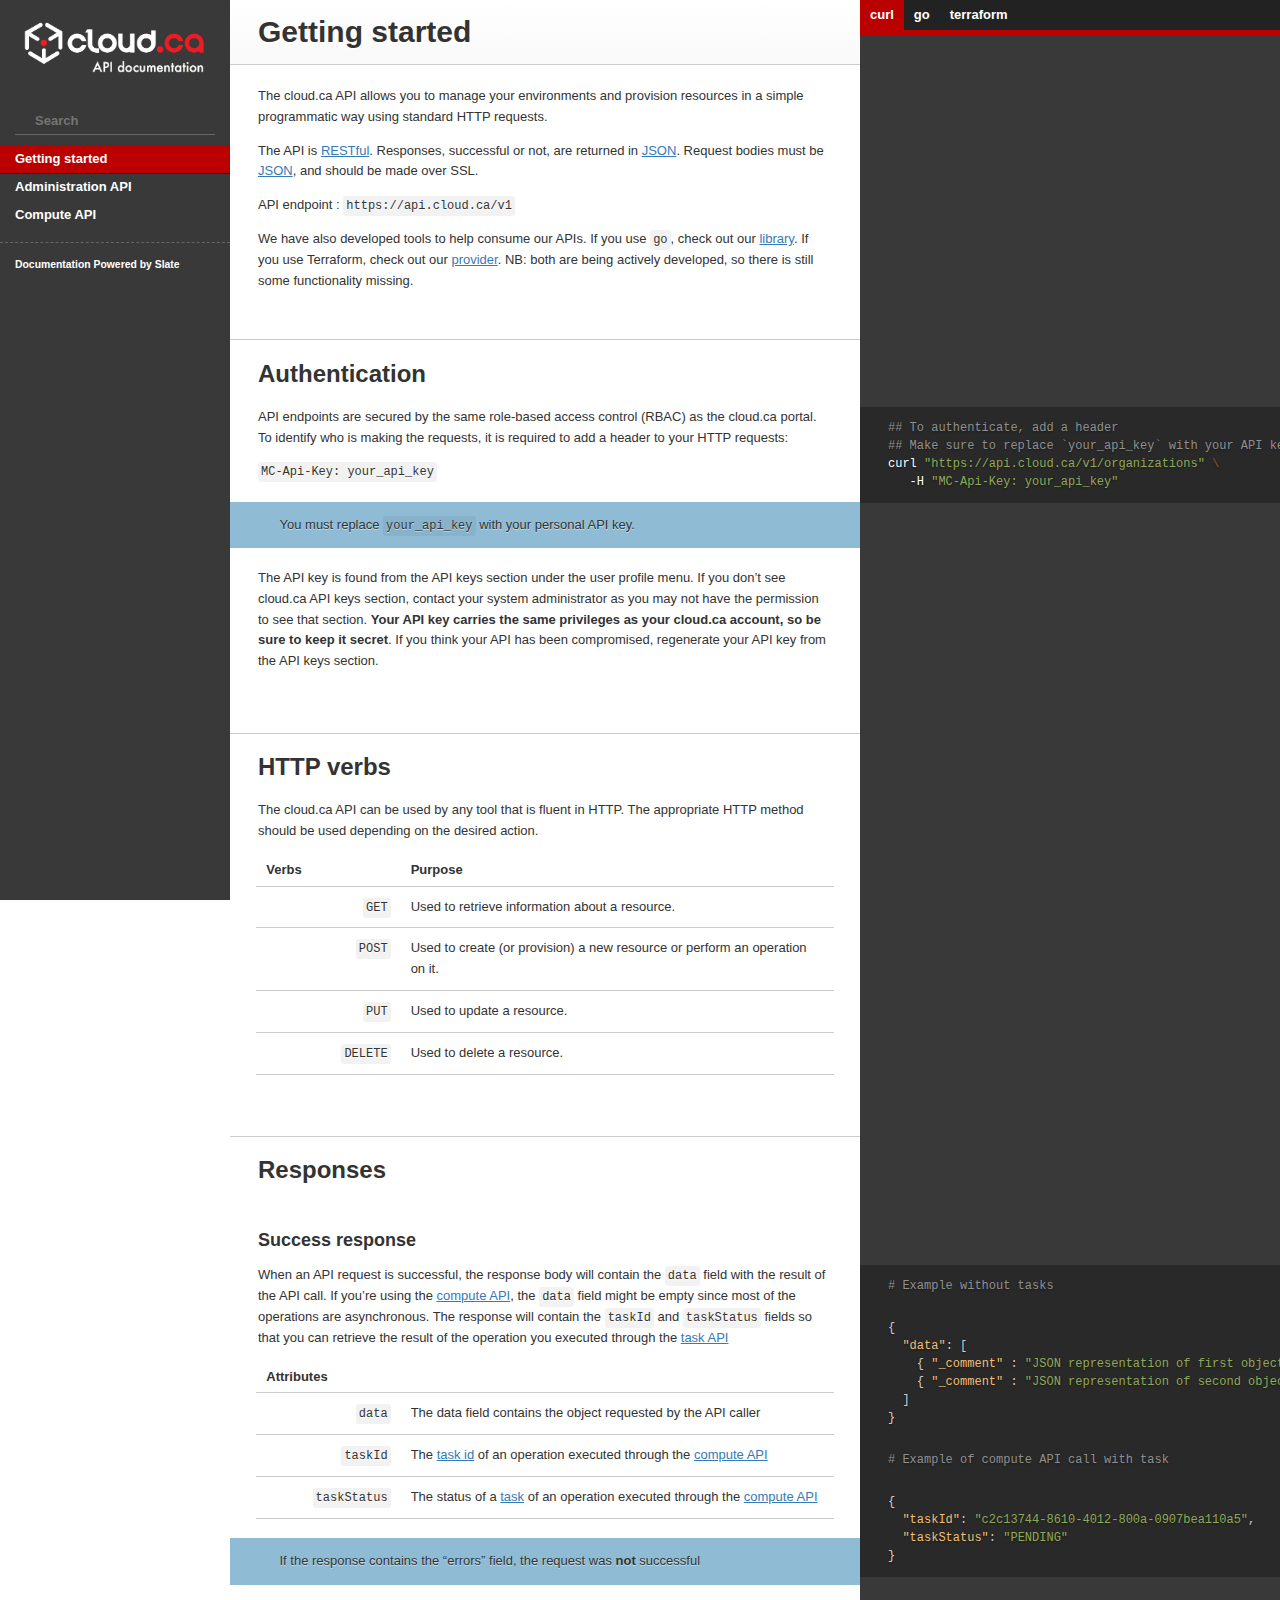
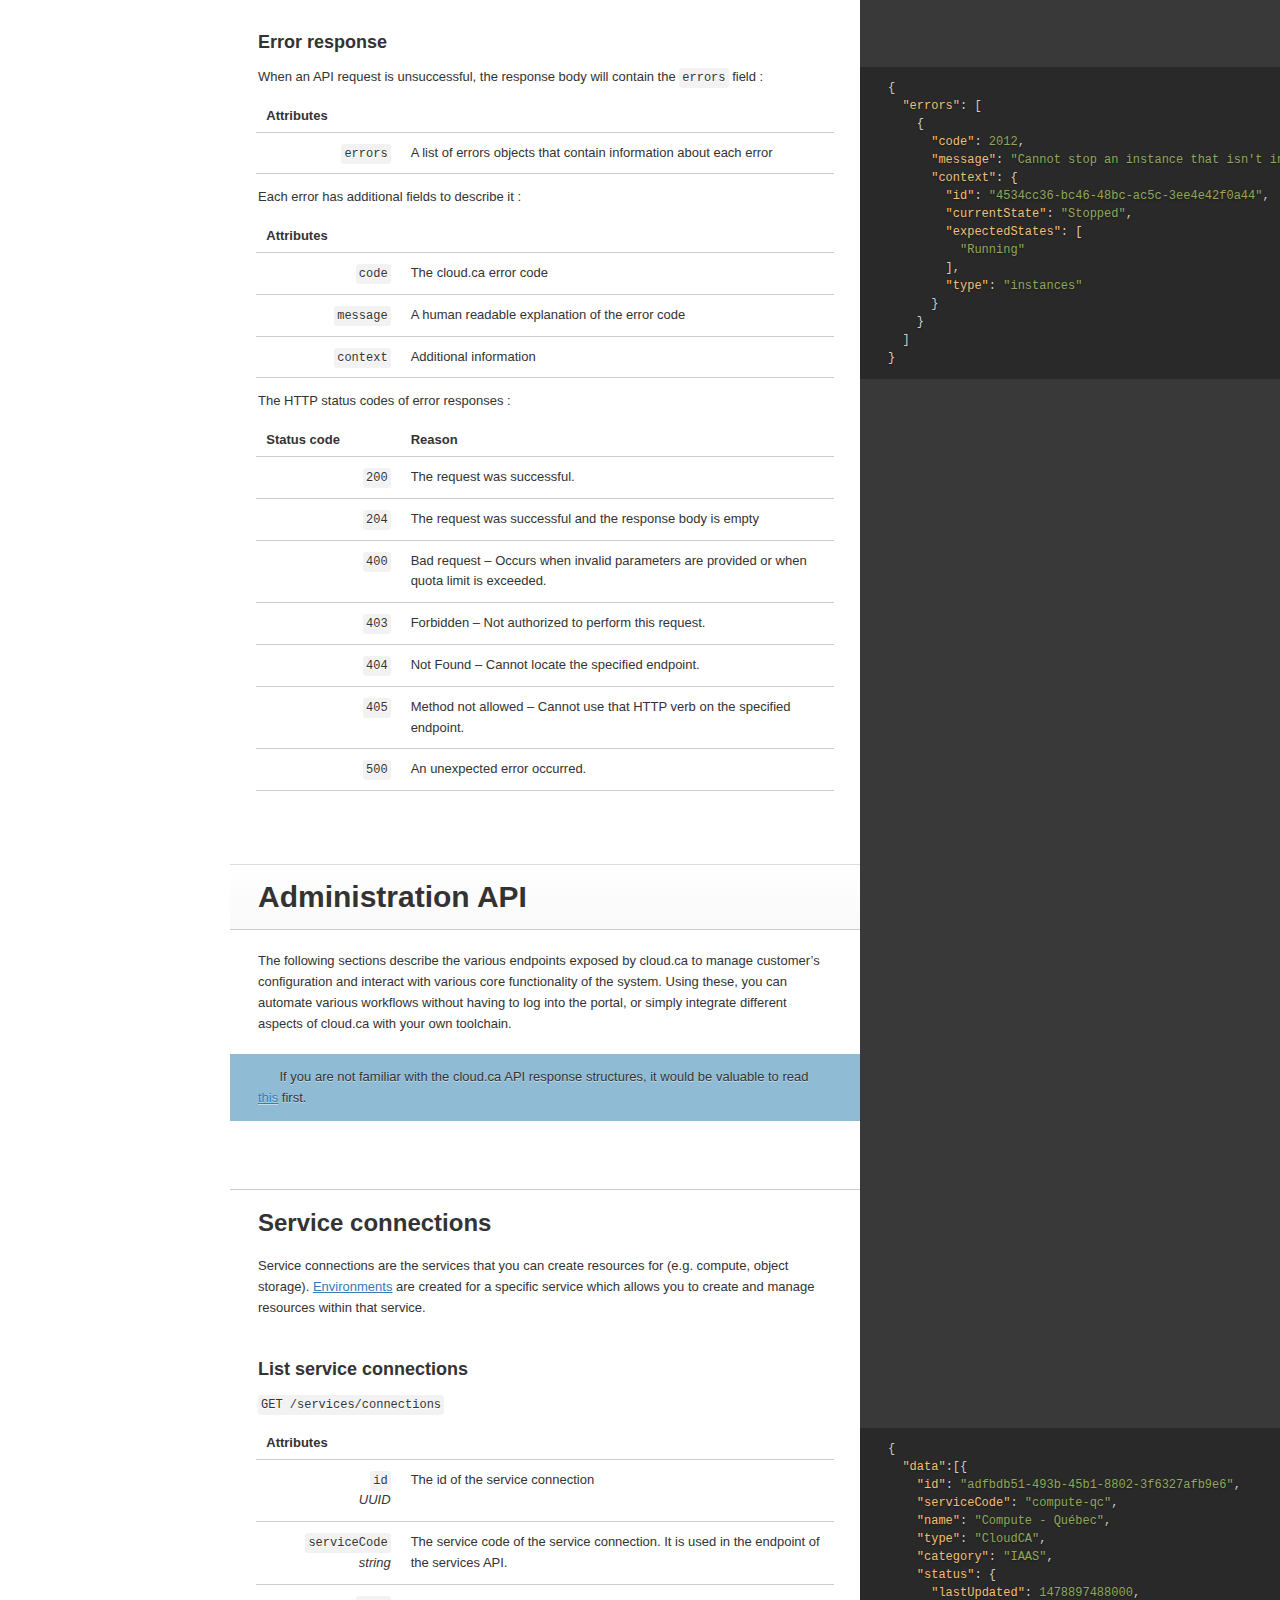
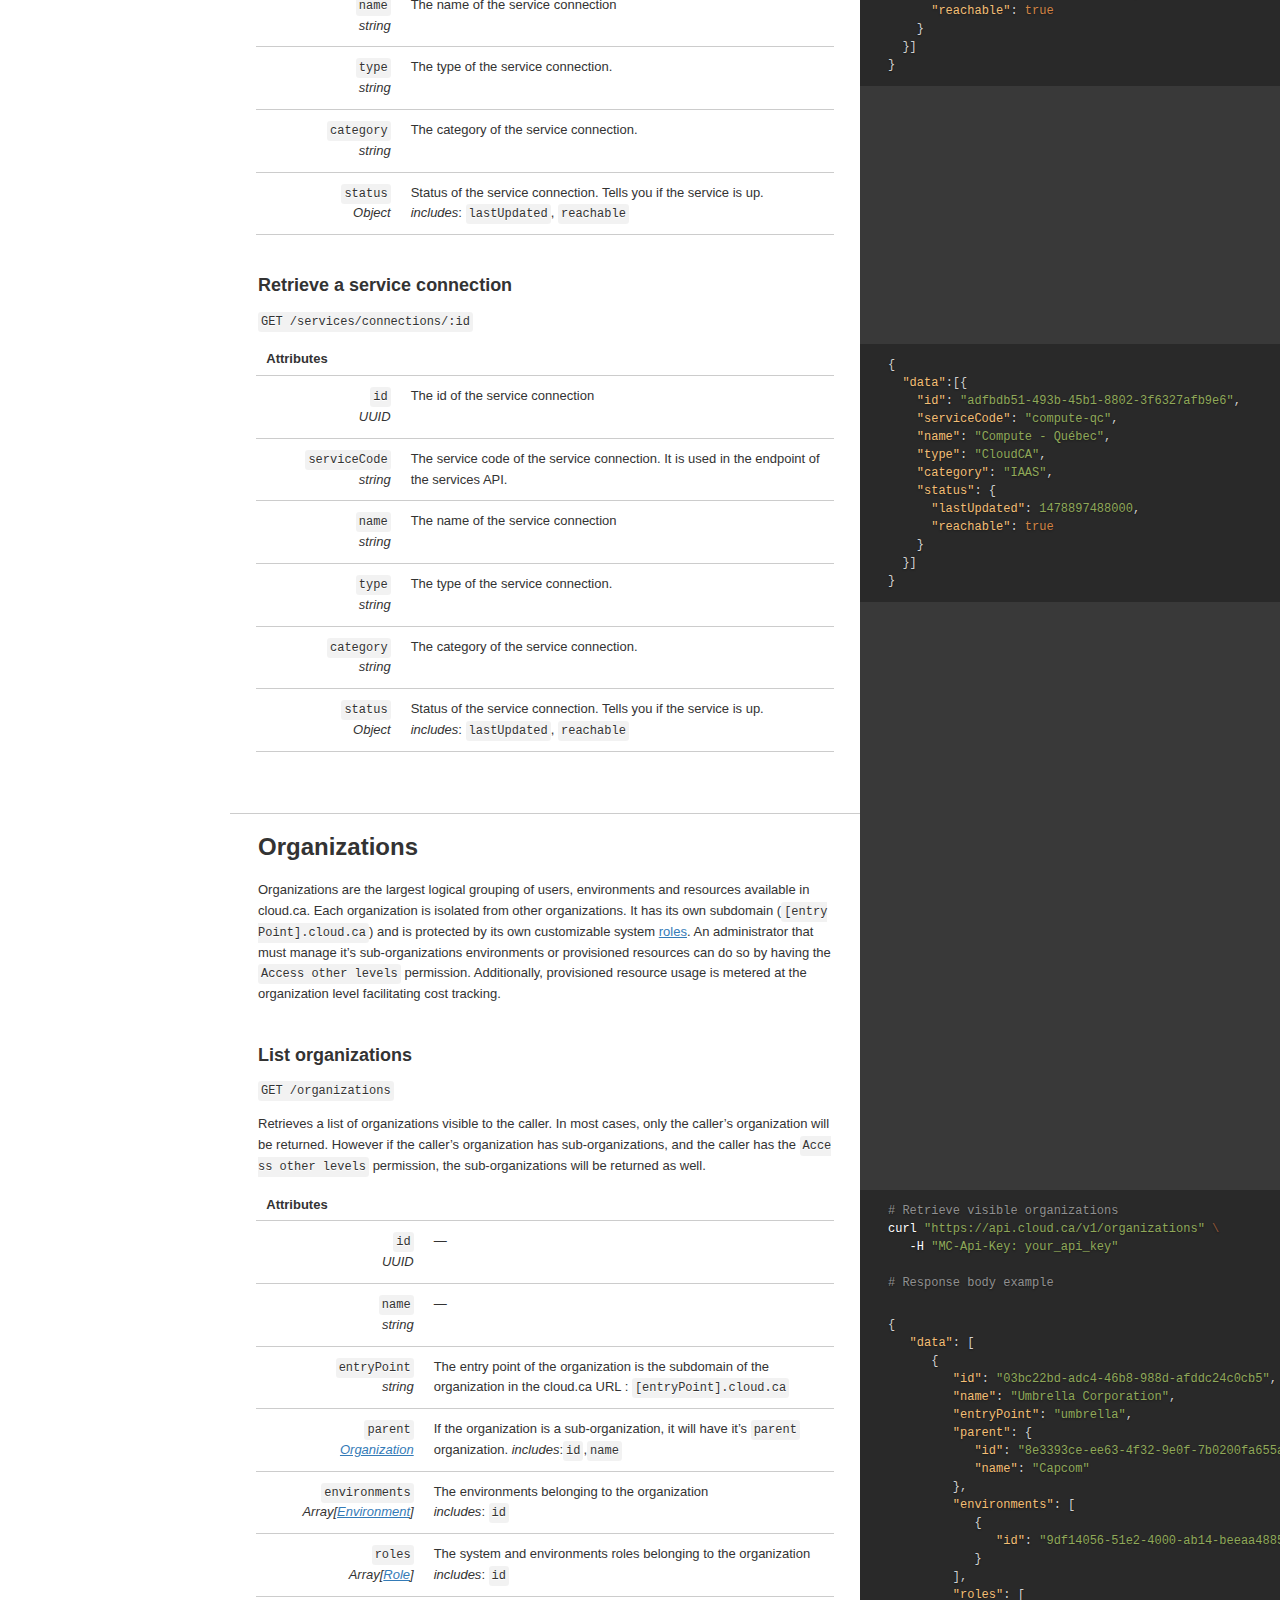
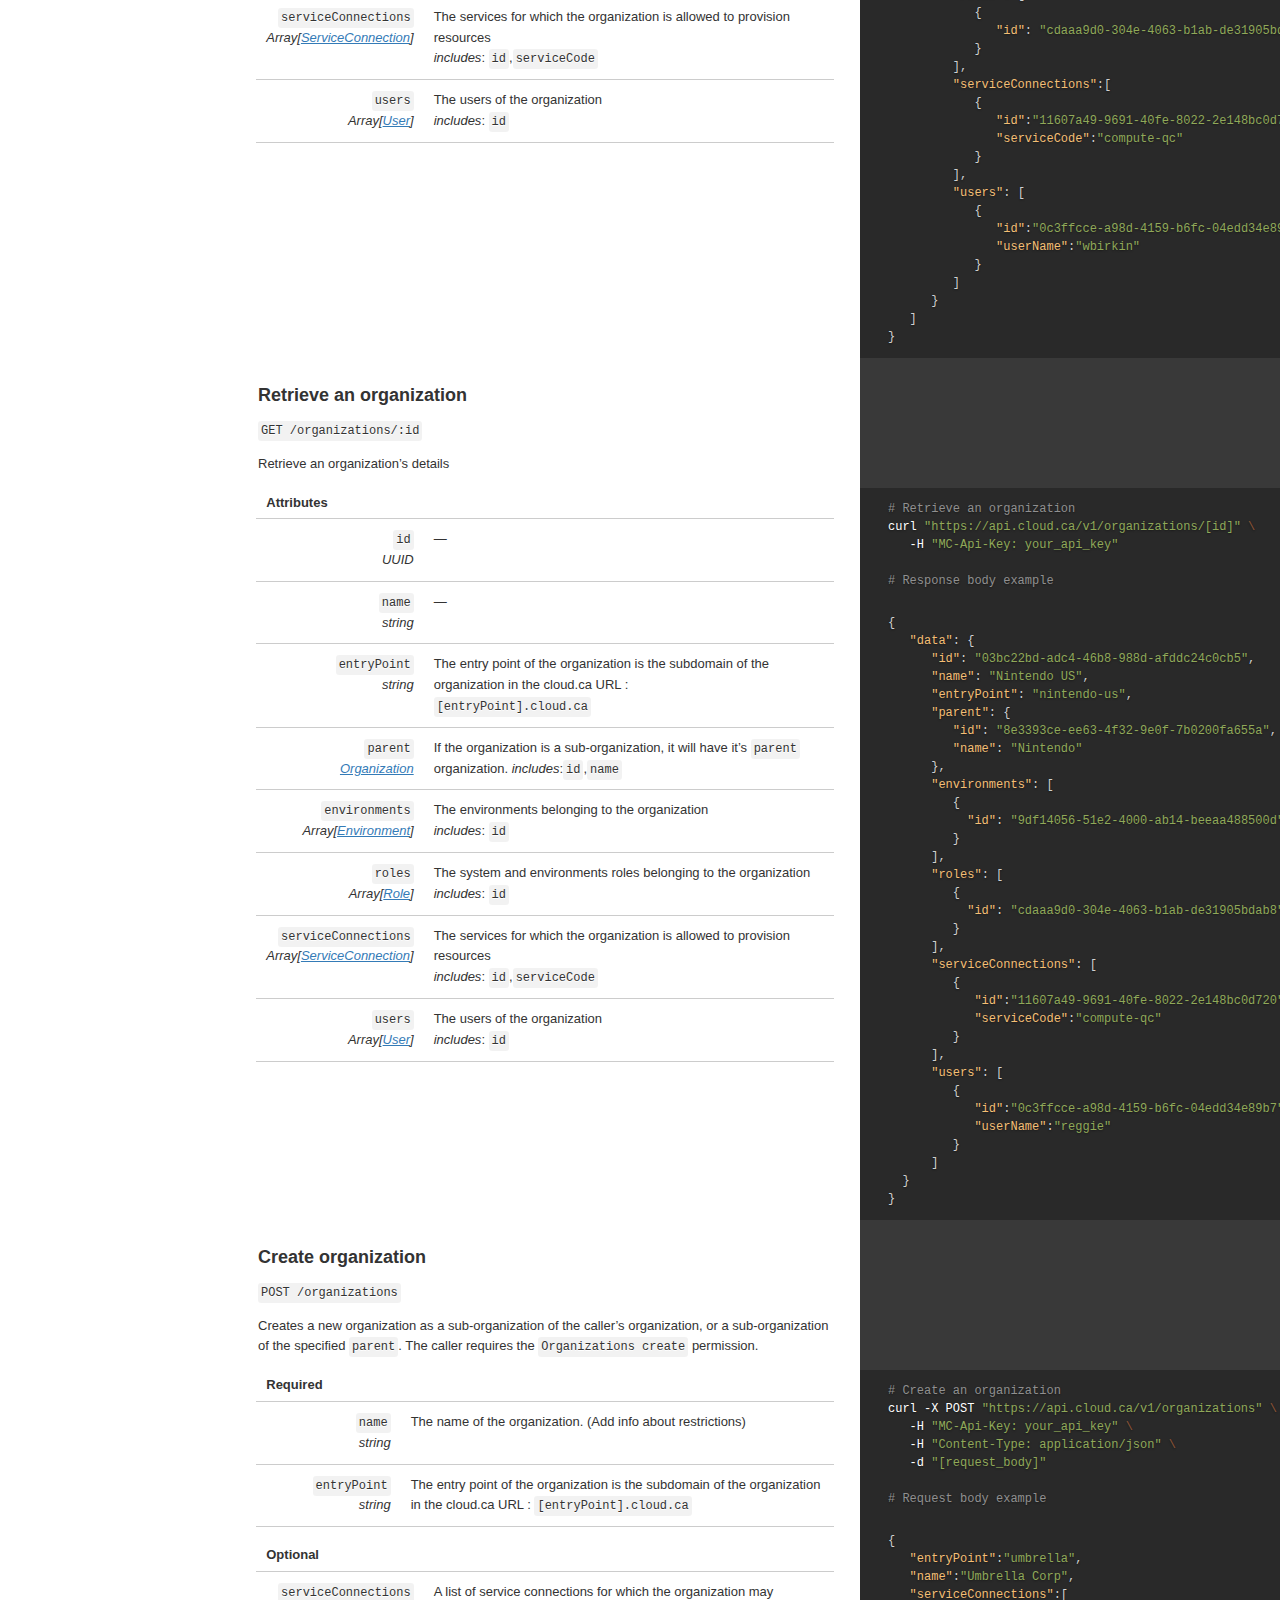
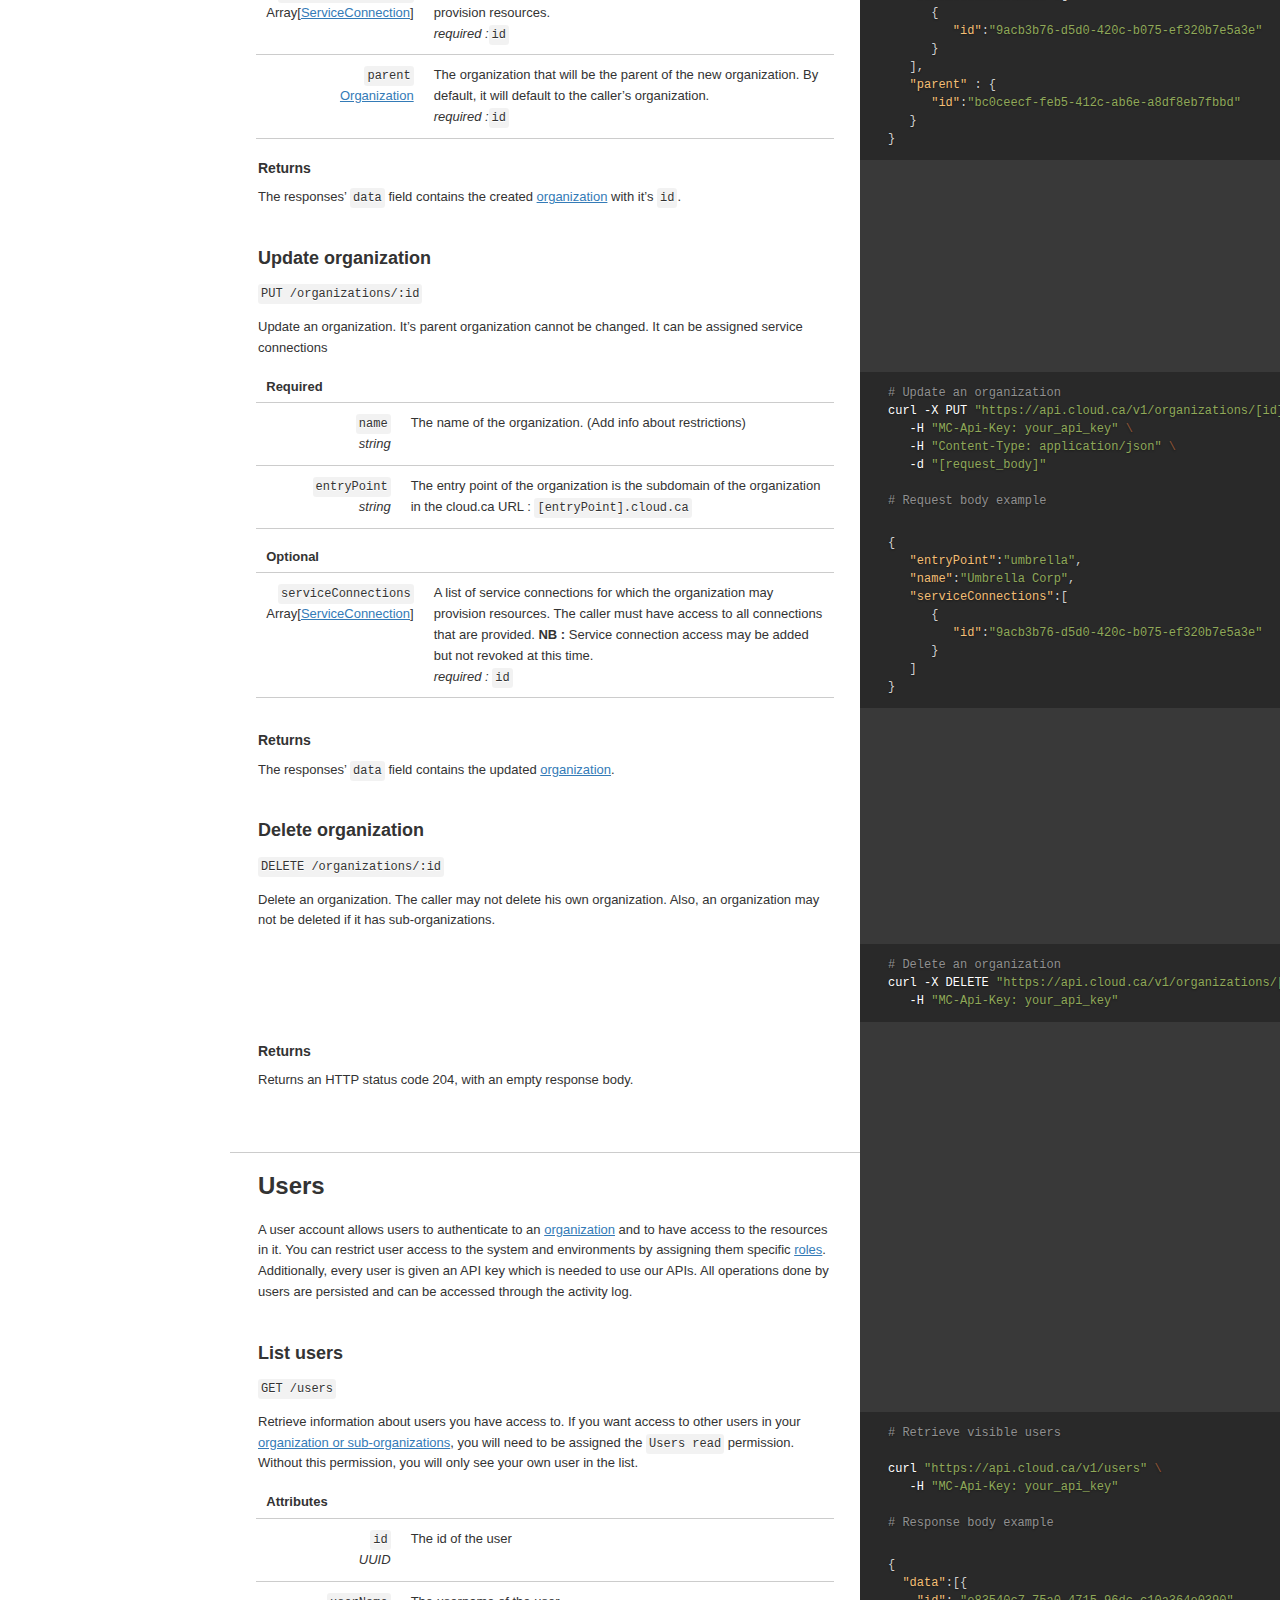
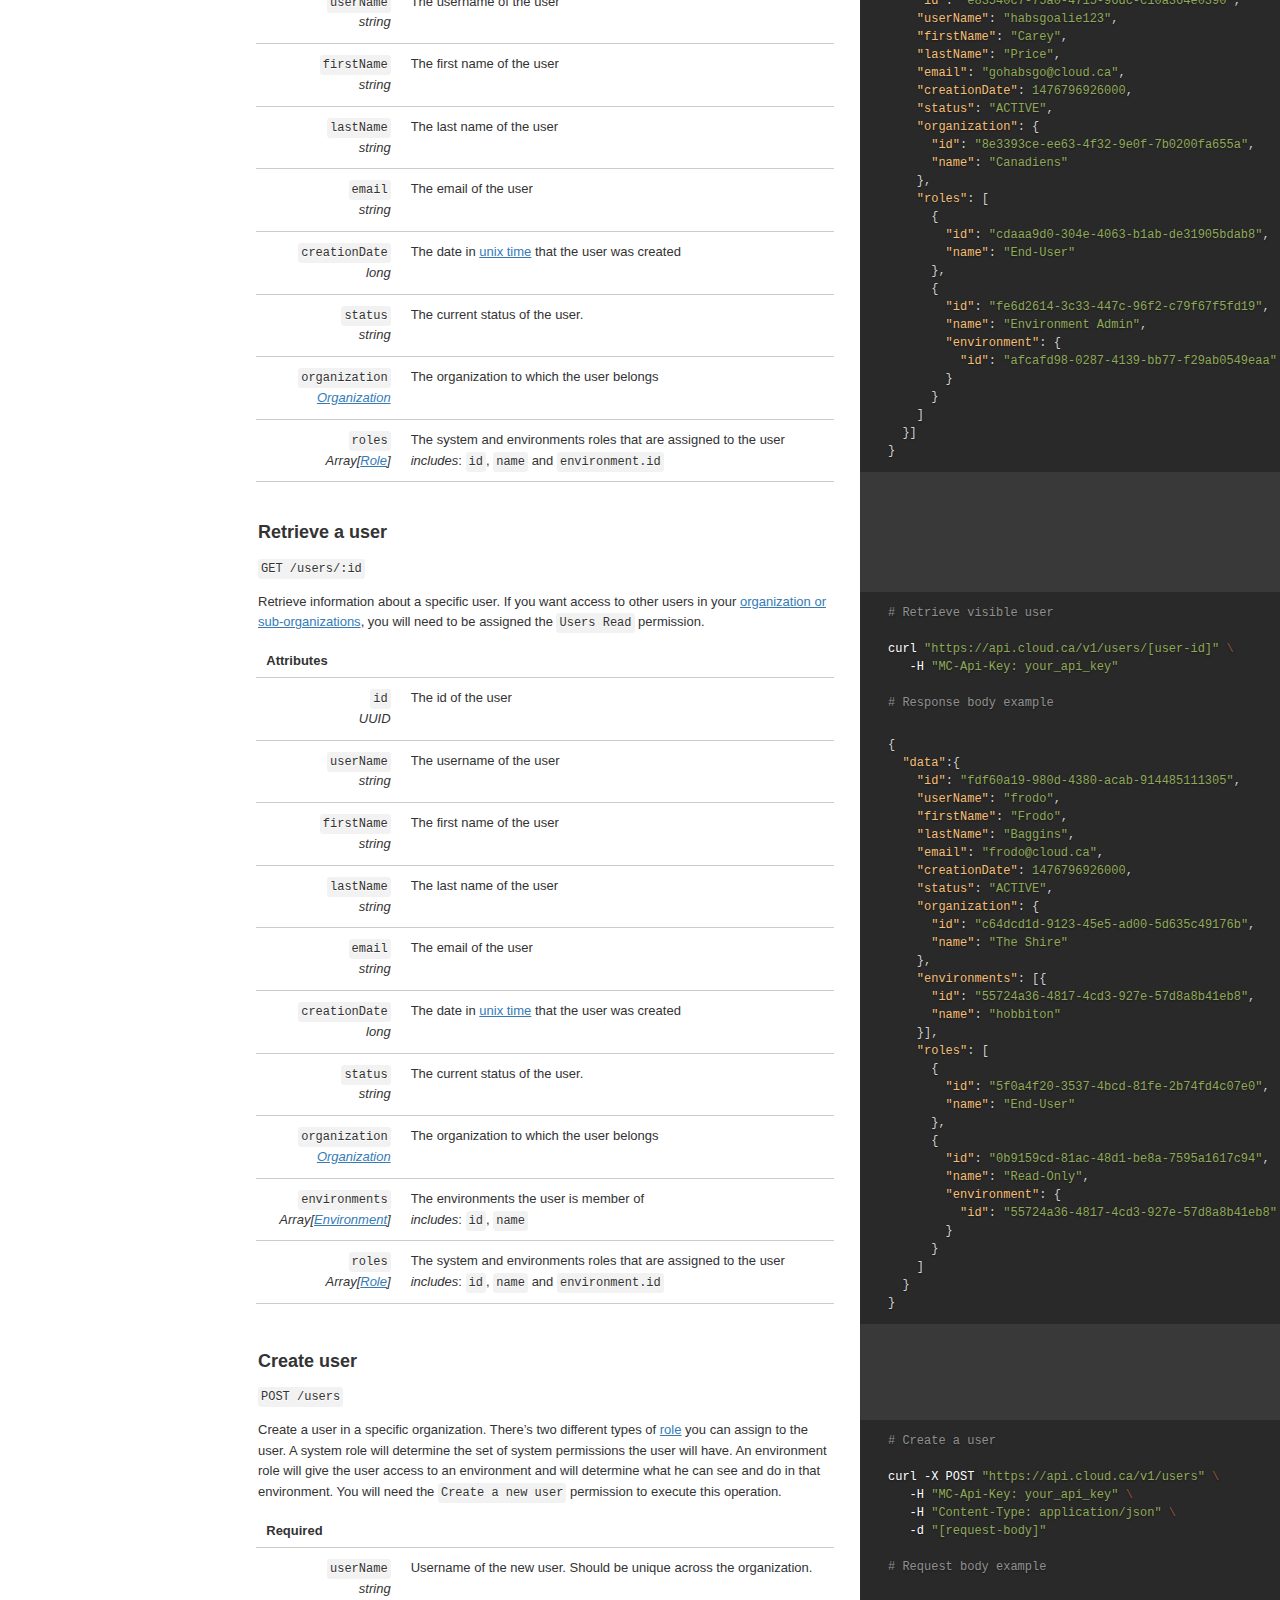
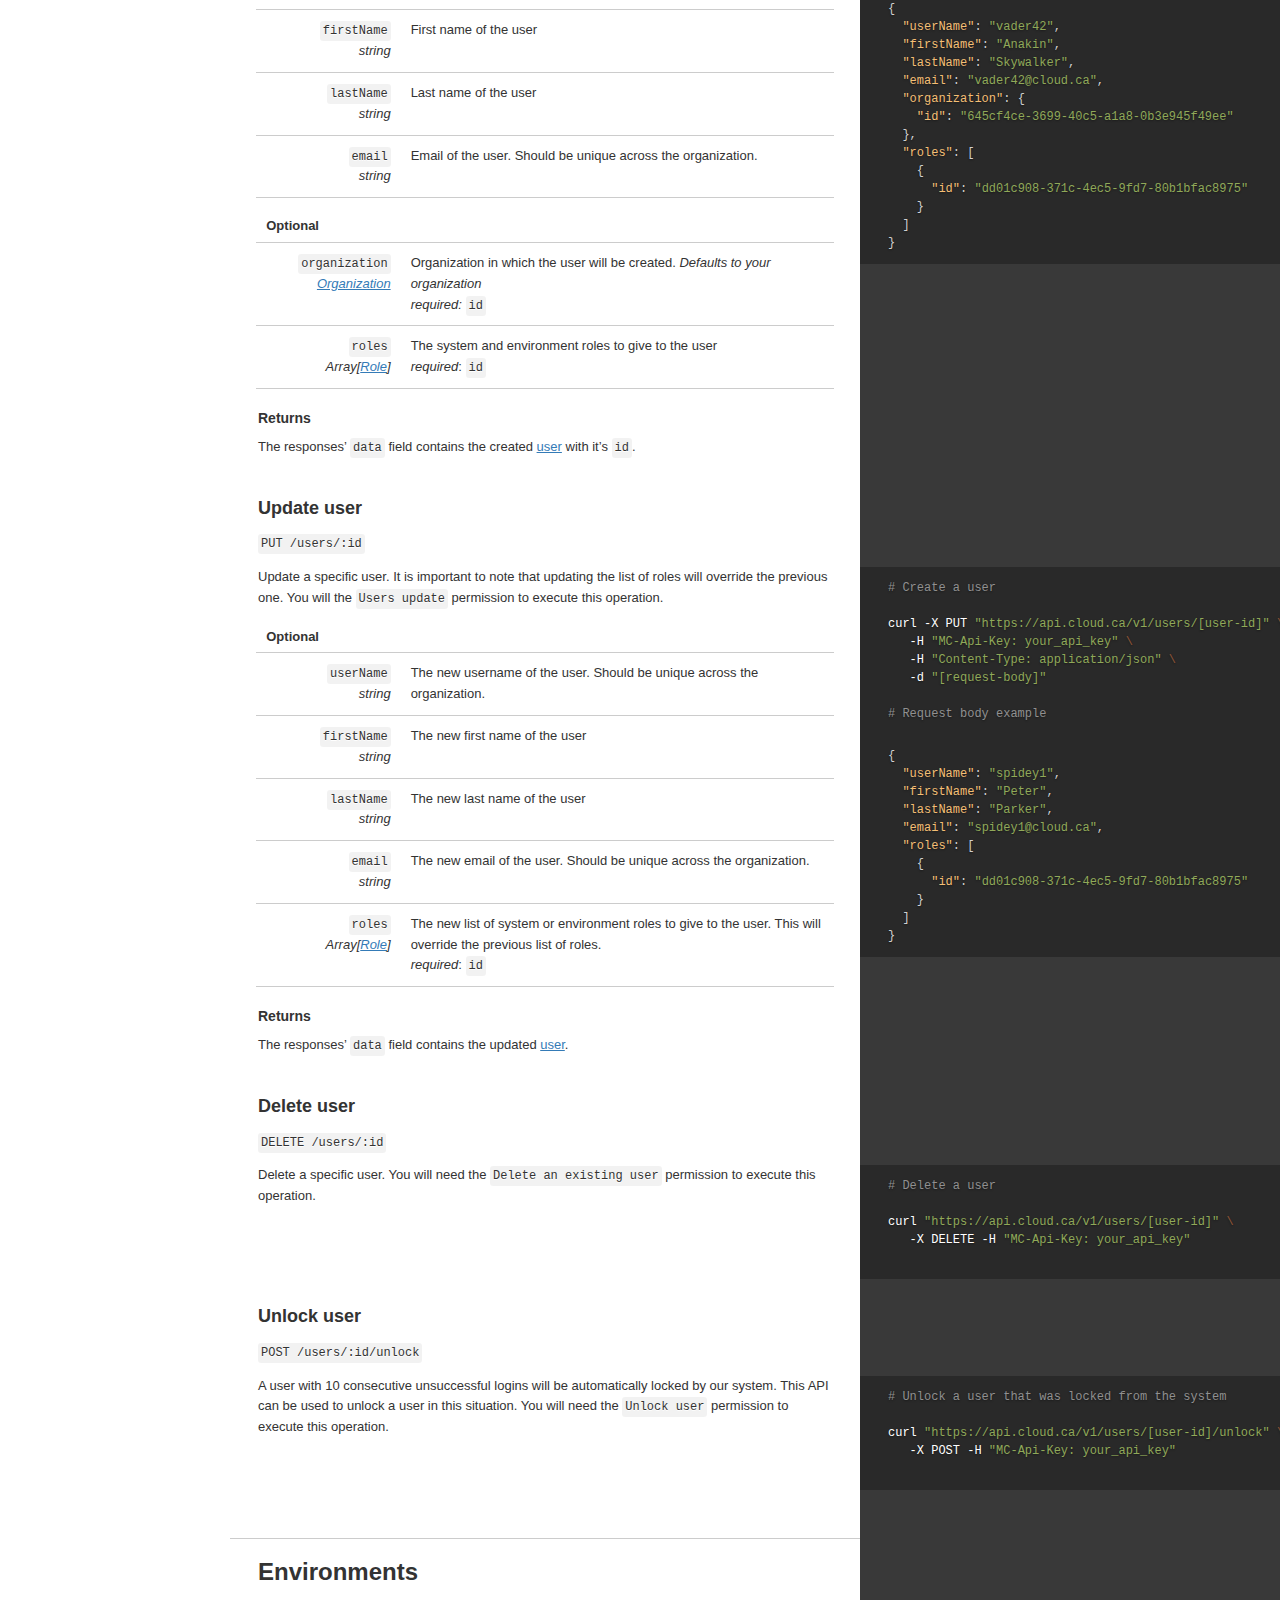
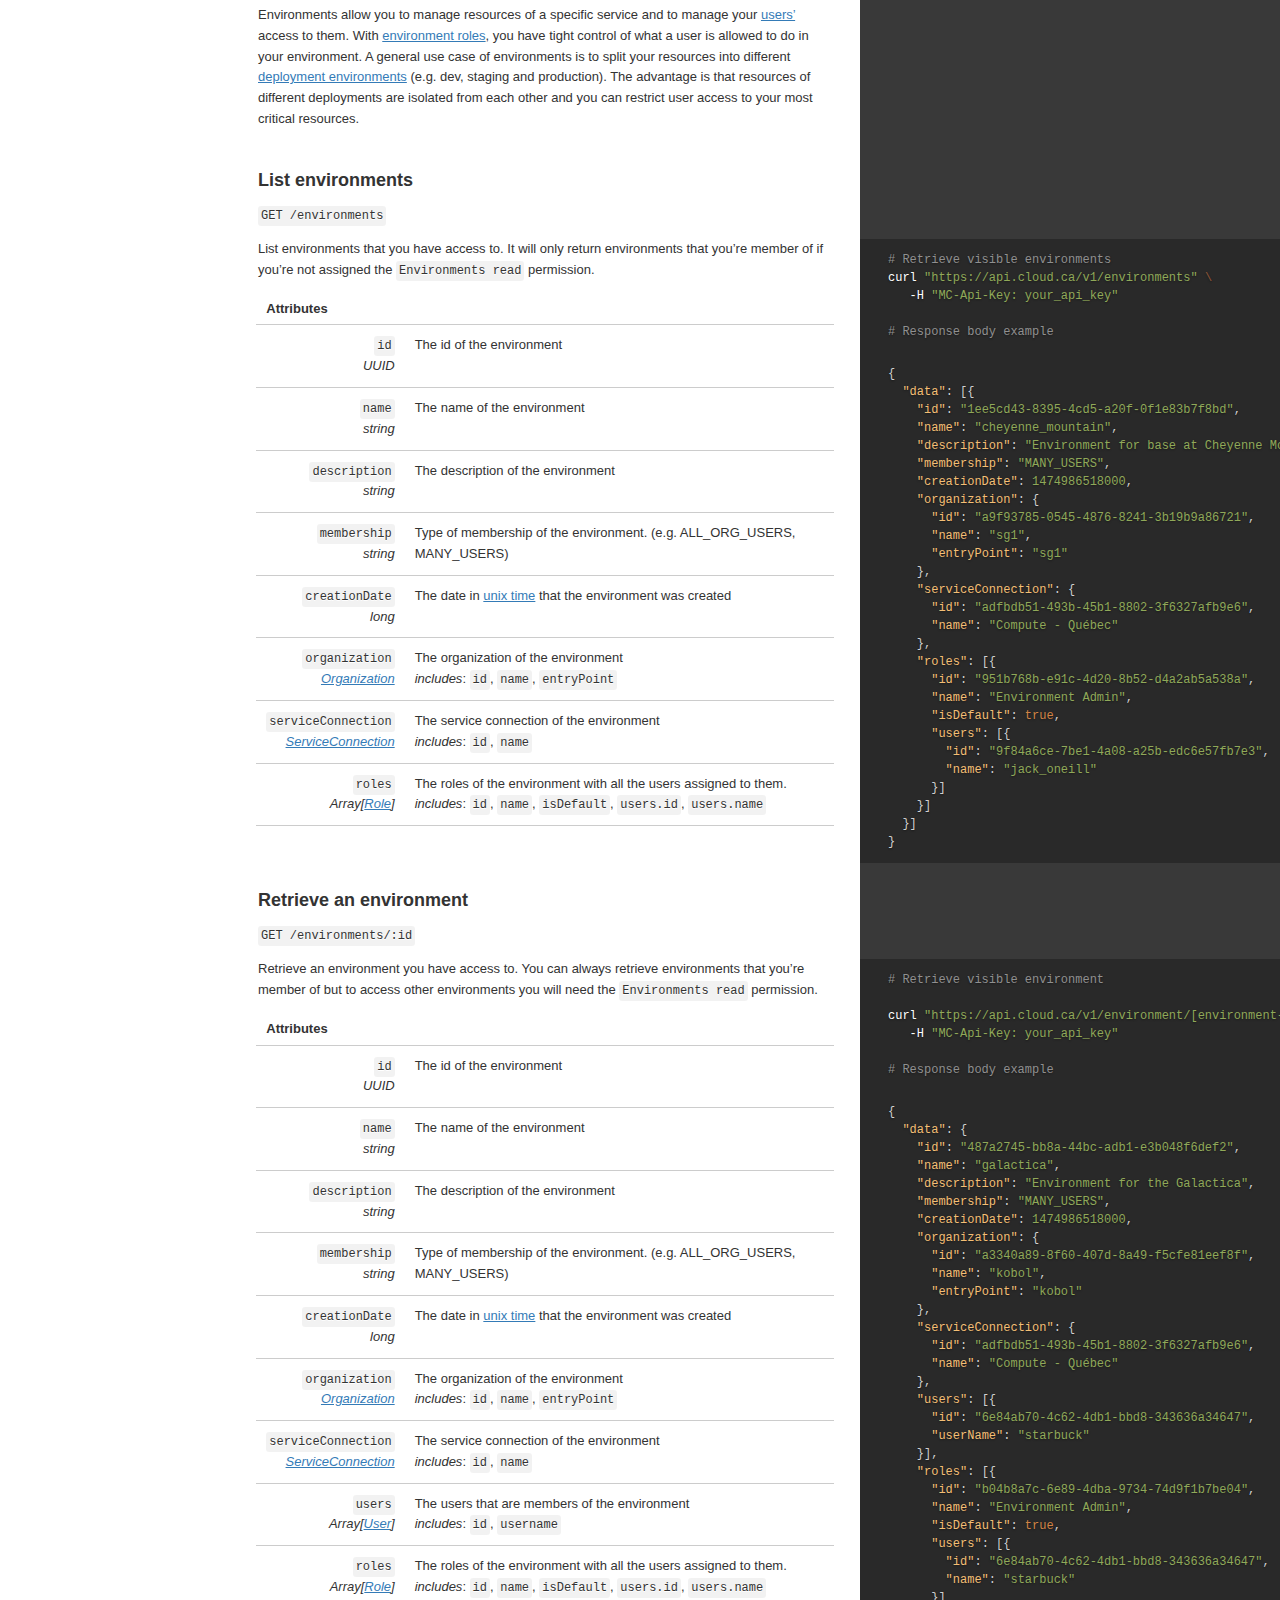
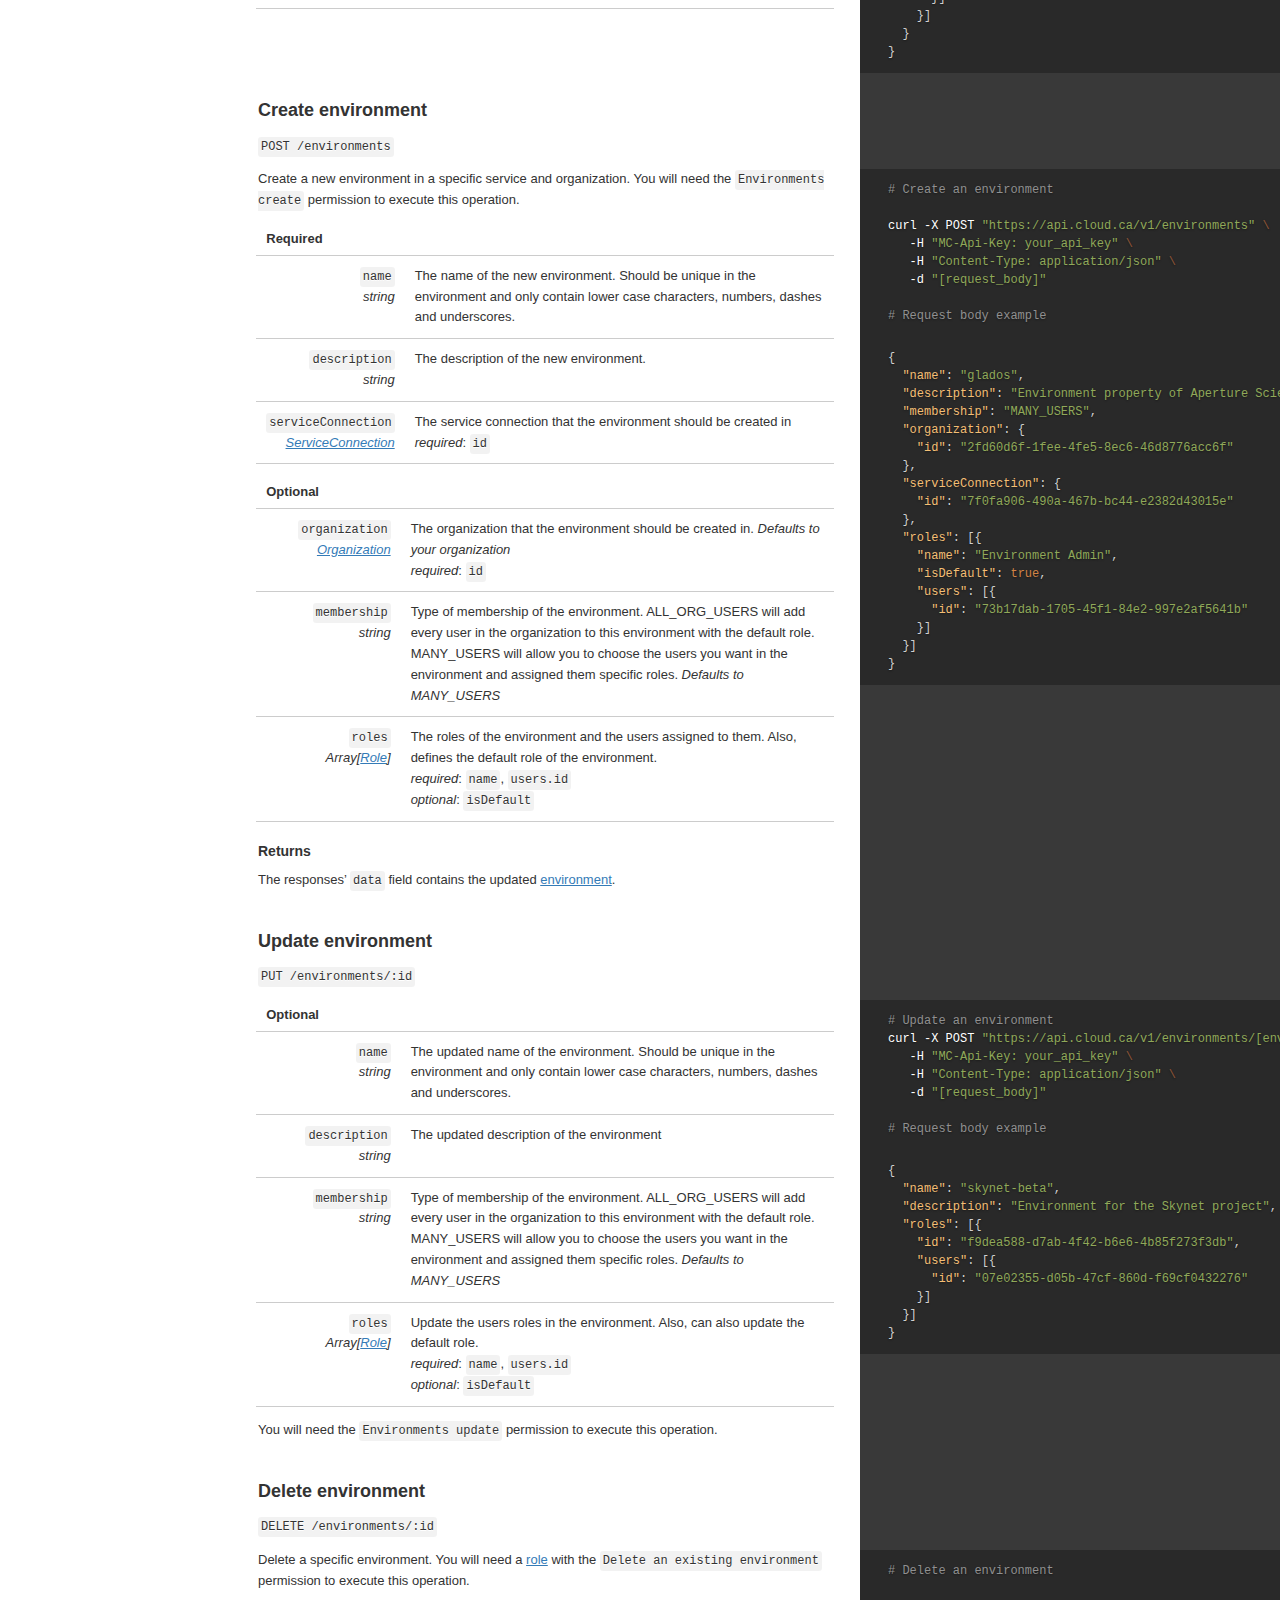
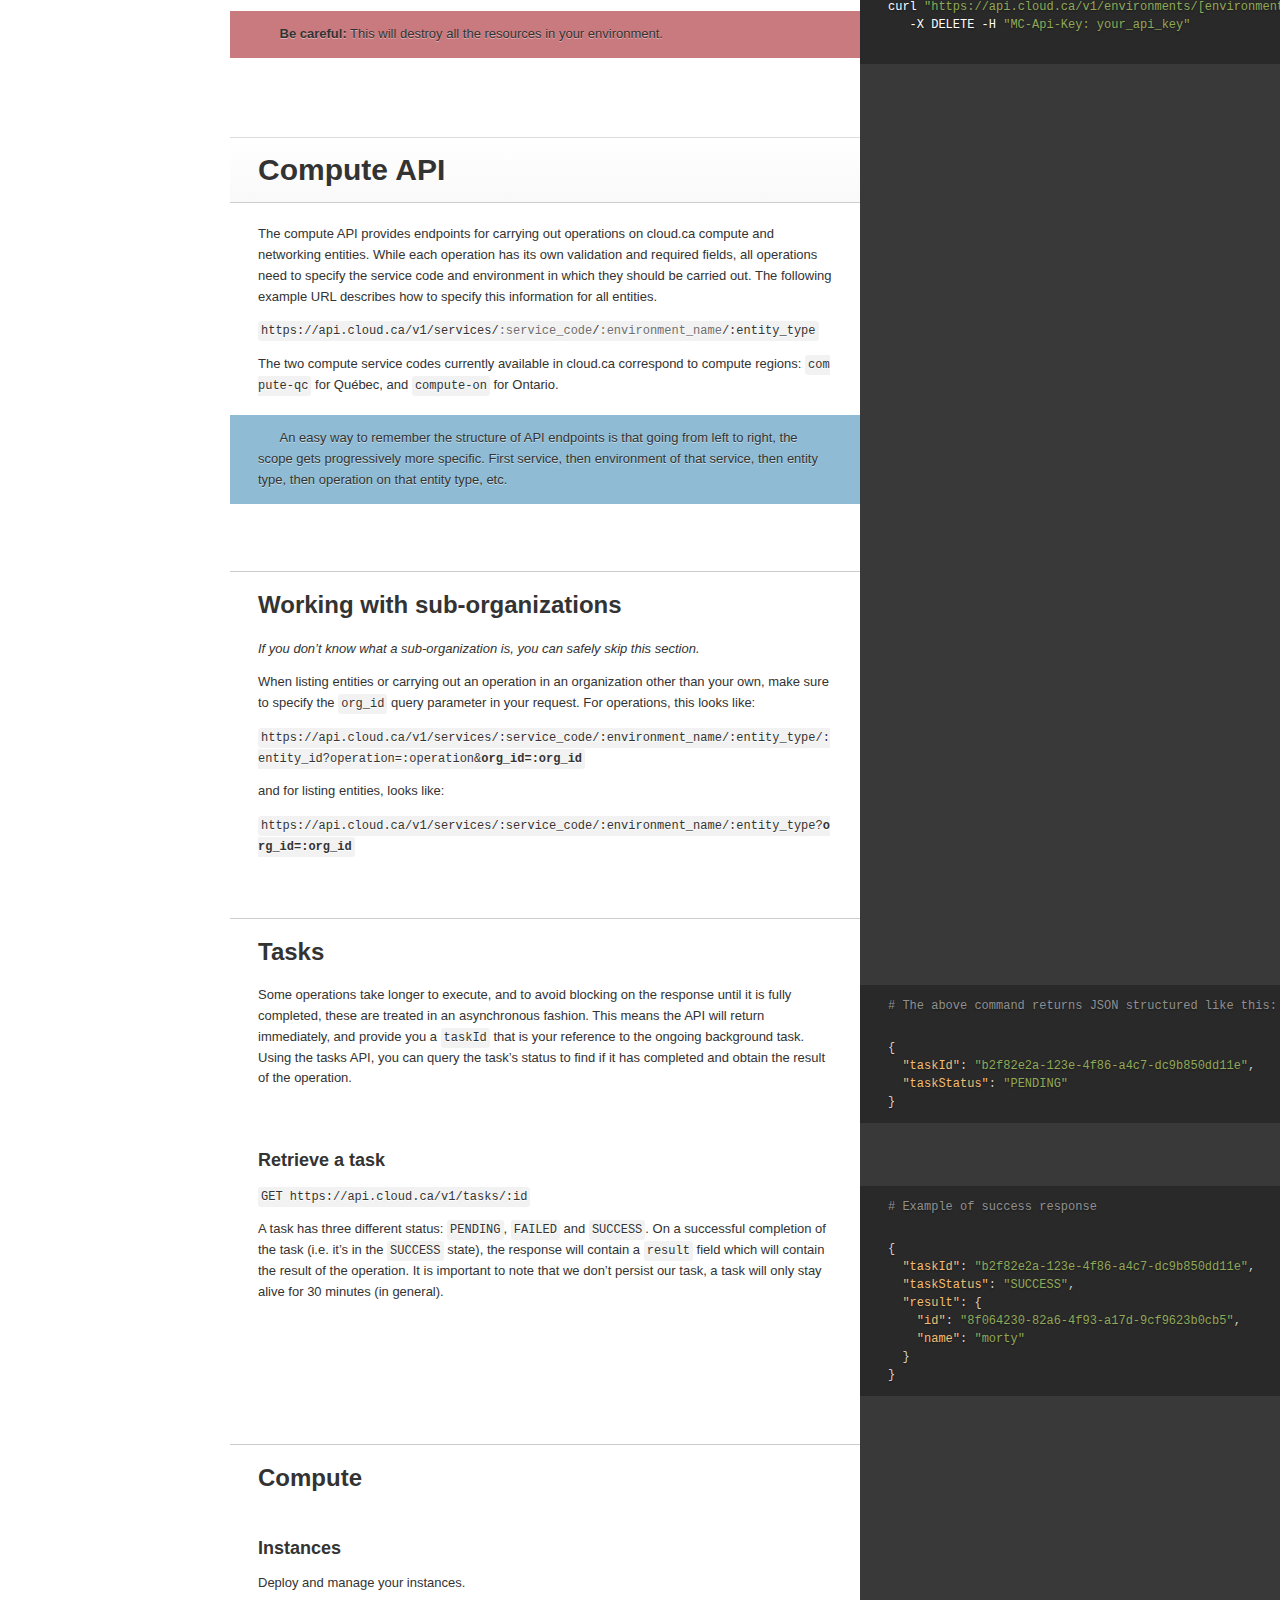
==== index.html @ 2f255aeb "publish: Merge branch 'master' into deployment" ====
<!doctype html>
<html>
  <head>
    <meta charset="utf-8">
    <meta content="IE=edge,chrome=1" http-equiv="X-UA-Compatible">
    <meta name="viewport" content="width=device-width, initial-scale=1, maximum-scale=1">

    <link href="favicon.png" rel="icon" type="image/png" />

    <title>cloud.ca API Documentation</title>

    <style>
      .highlight table td { padding: 5px; }
.highlight table pre { margin: 0; }
.highlight, .highlight .w {
  color: #f8f8f2;
  background-color: #272822;
}
.highlight .err {
  color: #151515;
  background-color: #ac4142;
}
.highlight .c, .highlight .cd, .highlight .cm, .highlight .c1, .highlight .cs {
  color: #505050;
}
.highlight .cp {
  color: #f4bf75;
}
.highlight .nt {
  color: #f4bf75;
}
.highlight .o, .highlight .ow {
  color: #d0d0d0;
}
.highlight .p, .highlight .pi {
  color: #d0d0d0;
}
.highlight .gi {
  color: #90a959;
}
.highlight .gd {
  color: #ac4142;
}
.highlight .gh {
  color: #6a9fb5;
  background-color: #151515;
  font-weight: bold;
}
.highlight .k, .highlight .kn, .highlight .kp, .highlight .kr, .highlight .kv {
  color: #aa759f;
}
.highlight .kc {
  color: #d28445;
}
.highlight .kt {
  color: #d28445;
}
.highlight .kd {
  color: #d28445;
}
.highlight .s, .highlight .sb, .highlight .sc, .highlight .sd, .highlight .s2, .highlight .sh, .highlight .sx, .highlight .s1 {
  color: #90a959;
}
.highlight .sr {
  color: #75b5aa;
}
.highlight .si {
  color: #8f5536;
}
.highlight .se {
  color: #8f5536;
}
.highlight .nn {
  color: #f4bf75;
}
.highlight .nc {
  color: #f4bf75;
}
.highlight .no {
  color: #f4bf75;
}
.highlight .na {
  color: #6a9fb5;
}
.highlight .m, .highlight .mf, .highlight .mh, .highlight .mi, .highlight .il, .highlight .mo, .highlight .mb, .highlight .mx {
  color: #90a959;
}
.highlight .ss {
  color: #90a959;
}
    </style>
    <link href="stylesheets/screen.css" rel="stylesheet" media="screen" />
    <link href="stylesheets/print.css" rel="stylesheet" media="print" />
      <script src="javascripts/all.js"></script>
  </head>

  <body class="index" data-languages="[&quot;shell&quot;,&quot;go&quot;,&quot;hcl&quot;]">
    <a href="#" id="nav-button">
      <span>
        NAV
        <img src="images/navbar.png" />
      </span>
    </a>
    <div class="tocify-wrapper">
      <img src="images/logo.png" />
        <div class="lang-selector">
              <a href="#" data-language-name="shell">curl</a>
              <a href="#" data-language-name="go">go</a>
              <a href="#" data-language-name="hcl">terraform</a>
        </div>
        <div class="search">
          <input type="text" class="search" id="input-search" placeholder="Search">
        </div>
        <ul class="search-results"></ul>
      <div id="toc">
      </div>
        <ul class="toc-footer">
            <li><a href='https://github.com/tripit/slate'>Documentation Powered by Slate</a></li>
        </ul>
    </div>
    <div class="page-wrapper">
      <div class="dark-box"></div>
      <div class="content">
        
          <h1 id="getting-started">Getting started</h1>

<p>The cloud.ca API allows you to manage your environments and provision resources in a simple programmatic way using standard HTTP requests.</p>

<p>The API is  <a href="https://en.wikipedia.org/wiki/Representational_state_transfer">RESTful</a>. Responses, successful or not, are returned in <a href="http://www.json.org/">JSON</a>. Request bodies must be <a href="http://www.json.org/">JSON</a>, and should be made over SSL.</p>

<p>API endpoint : <code class="prettyprint">https://api.cloud.ca/v1</code></p>

<p>We have also developed tools to help consume our APIs. If you use <code class="prettyprint">go</code>, check out our <a href="https://github.com/cloud-ca/go-cloudca">library</a>. If you use Terraform, check out our <a href="https://github.com/cloud-ca/terraform-cloudca">provider</a>. NB: both are being actively developed, so there is still some functionality missing.</p>

<h2 id="authentication">Authentication</h2>
<pre class="highlight go"><code><span class="k">import</span><span class="x"> </span><span class="s">"github.com/cloud-ca/go-cloudca"</span><span class="x">
</span><span class="n">ccaClient</span><span class="x"> </span><span class="o">:=</span><span class="x"> </span><span class="n">cca</span><span class="o">.</span><span class="n">NewCcaClient</span><span class="p">(</span><span class="s">"your_api_key"</span><span class="p">)</span><span class="x">
</span></code></pre>
<pre class="highlight shell"><code><span class="c">## To authenticate, add a header</span>
<span class="c">## Make sure to replace `your_api_key` with your API key.</span>
curl <span class="s2">"https://api.cloud.ca/v1/organizations"</span> <span class="se">\</span>
   -H <span class="s2">"MC-Api-Key: your_api_key"</span>
</code></pre>
<pre class="highlight dart"><code><span class="n">provider</span> <span class="s">"cloudca"</span> <span class="o">{</span>
    <span class="n">api_key</span> <span class="o">=</span> <span class="s">"</span><span class="si">${var.my_api_key}</span><span class="s">"</span>
<span class="o">}</span>
</code></pre>

<p>API endpoints are secured by the same role-based access control (RBAC) as the cloud.ca portal. To identify who is making the requests, it is required to add a header to your HTTP requests:</p>

<p><code class="prettyprint">MC-Api-Key: your_api_key</code></p>

<aside class="notice">
You must replace <code>your_api_key</code> with your personal API key.
</aside>

<p>The API key is found from the API keys section under the user profile menu. If you don&rsquo;t see cloud.ca API keys section, contact your system administrator as you may not have the permission to see that section. <strong>Your API key carries the same privileges as your cloud.ca account, so be sure to keep it secret</strong>. If you think your API has been compromised, regenerate your API key from the API keys section.</p>

<h2 id="http-verbs">HTTP verbs</h2>

<p>The cloud.ca API can be used by any tool that is fluent in HTTP. The appropriate HTTP method should be used depending on the desired action.</p>

<table><thead>
<tr>
<th>Verbs</th>
<th>Purpose</th>
</tr>
</thead><tbody>
<tr>
<td><code class="prettyprint">GET</code></td>
<td>Used to retrieve information about a resource.</td>
</tr>
<tr>
<td><code class="prettyprint">POST</code></td>
<td>Used to create (or provision) a new resource or perform an operation on it.</td>
</tr>
<tr>
<td><code class="prettyprint">PUT</code></td>
<td>Used to update a resource.</td>
</tr>
<tr>
<td><code class="prettyprint">DELETE</code></td>
<td>Used to delete a resource.</td>
</tr>
</tbody></table>

<h2 id="responses">Responses</h2>

<h3 id="success-response">Success response</h3>

<!--
```json
{
  "data": [
    { "_comment" : "JSON representation of first object goes here" },
    { "_comment" : "JSON representation of second object goes here" }
  ],
  "metadata": {
    "pageSize": 2,
    "pageCurrent": 1,
    "recordCount": 2,
    "sortField": "templateName",
    "sortOrder": "ASC"
  }
}
```
-->
<pre class="highlight shell"><code><span class="c"># Example without tasks</span>
</code></pre>
<pre class="highlight json"><code><span class="p">{</span><span class="w">
  </span><span class="nt">"data"</span><span class="p">:</span><span class="w"> </span><span class="p">[</span><span class="w">
    </span><span class="p">{</span><span class="w"> </span><span class="nt">"_comment"</span><span class="w"> </span><span class="p">:</span><span class="w"> </span><span class="s2">"JSON representation of first object goes here"</span><span class="w"> </span><span class="p">},</span><span class="w">
    </span><span class="p">{</span><span class="w"> </span><span class="nt">"_comment"</span><span class="w"> </span><span class="p">:</span><span class="w"> </span><span class="s2">"JSON representation of second object goes here"</span><span class="w"> </span><span class="p">}</span><span class="w">
  </span><span class="p">]</span><span class="w">
</span><span class="p">}</span><span class="w">
</span></code></pre>
<pre class="highlight shell"><code><span class="c"># Example of compute API call with task</span>
</code></pre>
<pre class="highlight json"><code><span class="p">{</span><span class="w">
  </span><span class="nt">"taskId"</span><span class="p">:</span><span class="w"> </span><span class="s2">"c2c13744-8610-4012-800a-0907bea110a5"</span><span class="p">,</span><span class="w">
  </span><span class="nt">"taskStatus"</span><span class="p">:</span><span class="w"> </span><span class="s2">"PENDING"</span><span class="w">
</span><span class="p">}</span><span class="w">
</span></code></pre>

<p>When an API request is successful, the response body will contain the <code class="prettyprint">data</code> field with the result of the API call. If you&rsquo;re using the <a href="#compute-api">compute API</a>, the <code class="prettyprint">data</code> field might be empty since most of the operations are asynchronous. The response will contain the <code class="prettyprint">taskId</code> and <code class="prettyprint">taskStatus</code> fields so that you can retrieve the result of the operation you executed through the <a href="#tasks">task API</a></p>

<table><thead>
<tr>
<th>Attributes</th>
<th>&nbsp;</th>
</tr>
</thead><tbody>
<tr>
<td><code class="prettyprint">data</code></td>
<td>The data field contains the object requested by the API caller</td>
</tr>
<tr>
<td><code class="prettyprint">taskId</code></td>
<td>The <a href="#tasks">task id</a> of an operation executed through the <a href="#compute-api">compute API</a></td>
</tr>
<tr>
<td><code class="prettyprint">taskStatus</code></td>
<td>The status of a <a href="#tasks">task</a> of an operation executed through the <a href="#compute-api">compute API</a></td>
</tr>
</tbody></table>

<!--
`metadata` | The metadata is an optionally returned field containing paging and sorting information
-->

<aside class="notice">
If the response contains the &ldquo;errors&rdquo; field, the request was <strong>not</strong> successful
</aside>

<h3 id="error-response">Error response</h3>
<pre class="highlight json"><code><span class="p">{</span><span class="w">
  </span><span class="nt">"errors"</span><span class="p">:</span><span class="w"> </span><span class="p">[</span><span class="w">
    </span><span class="p">{</span><span class="w">
      </span><span class="nt">"code"</span><span class="p">:</span><span class="w"> </span><span class="mi">2012</span><span class="p">,</span><span class="w">
      </span><span class="nt">"message"</span><span class="p">:</span><span class="w"> </span><span class="s2">"Cannot stop an instance that isn't in the running state"</span><span class="p">,</span><span class="w">
      </span><span class="nt">"context"</span><span class="p">:</span><span class="w"> </span><span class="p">{</span><span class="w">
        </span><span class="nt">"id"</span><span class="p">:</span><span class="w"> </span><span class="s2">"4534cc36-bc46-48bc-ac5c-3ee4e42f0a44"</span><span class="p">,</span><span class="w">
        </span><span class="nt">"currentState"</span><span class="p">:</span><span class="w"> </span><span class="s2">"Stopped"</span><span class="p">,</span><span class="w">
        </span><span class="nt">"expectedStates"</span><span class="p">:</span><span class="w"> </span><span class="p">[</span><span class="w">
          </span><span class="s2">"Running"</span><span class="w">
        </span><span class="p">],</span><span class="w">
        </span><span class="nt">"type"</span><span class="p">:</span><span class="w"> </span><span class="s2">"instances"</span><span class="w">
      </span><span class="p">}</span><span class="w">
    </span><span class="p">}</span><span class="w">
  </span><span class="p">]</span><span class="w">
</span><span class="p">}</span><span class="w">
</span></code></pre>
<pre class="highlight go"><code><span class="n">_</span><span class="p">,</span><span class="x"> </span><span class="n">err</span><span class="x"> </span><span class="o">:=</span><span class="x"> </span><span class="n">ccaResources</span><span class="o">.</span><span class="n">Volumes</span><span class="o">.</span><span class="n">Get</span><span class="p">(</span><span class="s">"[some-volume-id]"</span><span class="p">)</span><span class="x">
</span><span class="k">if</span><span class="x"> </span><span class="n">err</span><span class="x"> </span><span class="o">!=</span><span class="x"> </span><span class="no">nil</span><span class="x"> </span><span class="p">{</span><span class="x">
   </span><span class="k">if</span><span class="x"> </span><span class="n">errorResponse</span><span class="p">,</span><span class="x"> </span><span class="n">ok</span><span class="x"> </span><span class="o">:=</span><span class="x"> </span><span class="n">err</span><span class="o">.</span><span class="p">(</span><span class="n">api</span><span class="o">.</span><span class="n">CcaErrorResponse</span><span class="p">);</span><span class="x"> </span><span class="n">ok</span><span class="x"> </span><span class="p">{</span><span class="x">
      </span><span class="k">if</span><span class="x"> </span><span class="n">errorResponse</span><span class="o">.</span><span class="n">StatusCode</span><span class="x"> </span><span class="o">==</span><span class="x"> </span><span class="n">api</span><span class="o">.</span><span class="n">NOT_FOUND</span><span class="x"> </span><span class="p">{</span><span class="x">
         </span><span class="n">fmt</span><span class="o">.</span><span class="n">Println</span><span class="p">(</span><span class="s">"Volume was not found"</span><span class="p">)</span><span class="x">
      </span><span class="p">}</span><span class="x"> </span><span class="k">else</span><span class="x"> </span><span class="p">{</span><span class="x">
         </span><span class="c">//Can get more details from the CcaErrors</span><span class="x">
         </span><span class="n">fmt</span><span class="o">.</span><span class="n">Println</span><span class="p">(</span><span class="n">errorResponse</span><span class="o">.</span><span class="n">Errors</span><span class="p">)</span><span class="x">
      </span><span class="p">}</span><span class="x">
   </span><span class="p">}</span><span class="x"> </span><span class="k">else</span><span class="x"> </span><span class="p">{</span><span class="x">
      </span><span class="c">//handle unexpected error</span><span class="x">
      </span><span class="nb">panic</span><span class="p">(</span><span class="s">"Unexpected error"</span><span class="p">)</span><span class="x">
   </span><span class="p">}</span><span class="x">
</span><span class="p">}</span><span class="x">
</span></code></pre>

<p>When an API request is unsuccessful, the response body will contain the <code class="prettyprint">errors</code> field :</p>

<table><thead>
<tr>
<th>Attributes</th>
<th>&nbsp;</th>
</tr>
</thead><tbody>
<tr>
<td><code class="prettyprint">errors</code></td>
<td>A list of errors objects that contain information about each error</td>
</tr>
</tbody></table>

<p>Each error has additional fields to describe it :</p>

<table><thead>
<tr>
<th>Attributes</th>
<th>&nbsp;</th>
</tr>
</thead><tbody>
<tr>
<td><code class="prettyprint">code</code></td>
<td>The cloud.ca error code</td>
</tr>
<tr>
<td><code class="prettyprint">message</code></td>
<td>A human readable explanation of the error code</td>
</tr>
<tr>
<td><code class="prettyprint">context</code></td>
<td>Additional information</td>
</tr>
</tbody></table>

<p>The HTTP status codes of error responses :</p>

<table><thead>
<tr>
<th>Status code</th>
<th>Reason</th>
</tr>
</thead><tbody>
<tr>
<td><code class="prettyprint">200</code></td>
<td>The request was successful.</td>
</tr>
<tr>
<td><code class="prettyprint">204</code></td>
<td>The request was successful and the response body is empty</td>
</tr>
<tr>
<td><code class="prettyprint">400</code></td>
<td>Bad request &ndash; Occurs when invalid parameters are provided or when quota limit is exceeded.</td>
</tr>
<tr>
<td><code class="prettyprint">403</code></td>
<td>Forbidden &ndash; Not authorized to perform this request.</td>
</tr>
<tr>
<td><code class="prettyprint">404</code></td>
<td>Not Found &ndash; Cannot locate the specified endpoint.</td>
</tr>
<tr>
<td><code class="prettyprint">405</code></td>
<td>Method not allowed &ndash; Cannot use that HTTP verb on the specified endpoint.</td>
</tr>
<tr>
<td><code class="prettyprint">500</code></td>
<td>An unexpected error occurred.</td>
</tr>
</tbody></table>

<!--
## Paging & sorting
All `GET` endpoints returning a list of objects support pagination. The desired page of result is specified by providing the following HTTP query parameters:

Name | Description
------------------- | -----------
`page_number` | The page of data to retrieve
`page_size` | The number of items to display per page
`sort_by` | The field name to sort by
`sort_order` | The sort order (ASC or DESC)
-->

          <h1 id="administration-api">Administration API</h1>

<p>The following sections describe the various endpoints exposed by cloud.ca to manage customer&rsquo;s configuration and interact with various core functionality of the system. Using these, you can automate various workflows without having to log into the portal, or simply integrate different aspects of cloud.ca with your own toolchain.
<aside class="notice">
If you are not familiar with the cloud.ca API response structures, it would be valuable to read <a href="#responses">this</a> first.
</aside></p>

              <h2 id="service-connections">Service connections</h2>

<p>Service connections are the services that you can create resources for (e.g. compute, object storage). <a href="#environments">Environments</a> are created for a specific service which allows you to create and manage resources within that service.</p>

<!---- The service APIs are documented [here](#serviceApis) ---->

<!-------------------- LIST ORGANIZATIONS -------------------->

<h3 id="list-service-connections">List service connections</h3>

<p><code class="prettyprint">GET /services/connections</code></p>
<pre class="highlight json"><code><span class="p">{</span><span class="w">
  </span><span class="nt">"data"</span><span class="p">:[{</span><span class="w">
    </span><span class="nt">"id"</span><span class="p">:</span><span class="w"> </span><span class="s2">"adfbdb51-493b-45b1-8802-3f6327afb9e6"</span><span class="p">,</span><span class="w">
    </span><span class="nt">"serviceCode"</span><span class="p">:</span><span class="w"> </span><span class="s2">"compute-qc"</span><span class="p">,</span><span class="w">
    </span><span class="nt">"name"</span><span class="p">:</span><span class="w"> </span><span class="s2">"Compute - Québec"</span><span class="p">,</span><span class="w">
    </span><span class="nt">"type"</span><span class="p">:</span><span class="w"> </span><span class="s2">"CloudCA"</span><span class="p">,</span><span class="w">
    </span><span class="nt">"category"</span><span class="p">:</span><span class="w"> </span><span class="s2">"IAAS"</span><span class="p">,</span><span class="w">
    </span><span class="nt">"status"</span><span class="p">:</span><span class="w"> </span><span class="p">{</span><span class="w">  
      </span><span class="nt">"lastUpdated"</span><span class="p">:</span><span class="w"> </span><span class="mi">1478897488000</span><span class="p">,</span><span class="w">
      </span><span class="nt">"reachable"</span><span class="p">:</span><span class="w"> </span><span class="kc">true</span><span class="w">
    </span><span class="p">}</span><span class="w">
  </span><span class="p">}]</span><span class="w">
</span><span class="p">}</span><span class="w">
</span></code></pre>
<pre class="highlight go"><code><span class="n">ccaClient</span><span class="x"> </span><span class="o">:=</span><span class="x"> </span><span class="n">cca</span><span class="o">.</span><span class="n">NewCcaClient</span><span class="p">(</span><span class="s">"your_api_key"</span><span class="p">)</span><span class="x">
</span><span class="n">serviceConnection</span><span class="p">,</span><span class="x"> </span><span class="n">err</span><span class="x"> </span><span class="o">:=</span><span class="x"> </span><span class="n">ccaClient</span><span class="o">.</span><span class="n">ServiceConnections</span><span class="o">.</span><span class="n">List</span><span class="p">()</span><span class="x">
</span></code></pre>

<table><thead>
<tr>
<th>Attributes</th>
<th>&nbsp;</th>
</tr>
</thead><tbody>
<tr>
<td><code class="prettyprint">id</code><br/><em>UUID</em></td>
<td>The id of the service connection</td>
</tr>
<tr>
<td><code class="prettyprint">serviceCode</code><br/><em>string</em></td>
<td>The service code of the service connection. It is used in the endpoint of the services API.</td>
</tr>
<tr>
<td><code class="prettyprint">name</code><br/><em>string</em></td>
<td>The name of the service connection</td>
</tr>
<tr>
<td><code class="prettyprint">type</code><br/><em>string</em></td>
<td>The type of the service connection.</td>
</tr>
<tr>
<td><code class="prettyprint">category</code><br/><em>string</em></td>
<td>The category of the service connection.</td>
</tr>
<tr>
<td><code class="prettyprint">status</code><br/><em>Object</em></td>
<td>Status of the service connection. Tells you if the service is up.<br/><em>includes</em>: <code class="prettyprint">lastUpdated</code>, <code class="prettyprint">reachable</code></td>
</tr>
</tbody></table>

<!-------------------- GET ORGANIZATION -------------------->

<h3 id="retrieve-a-service-connection">Retrieve a service connection</h3>

<p><code class="prettyprint">GET /services/connections/:id</code></p>
<pre class="highlight json"><code><span class="p">{</span><span class="w">
  </span><span class="nt">"data"</span><span class="p">:[{</span><span class="w">
    </span><span class="nt">"id"</span><span class="p">:</span><span class="w"> </span><span class="s2">"adfbdb51-493b-45b1-8802-3f6327afb9e6"</span><span class="p">,</span><span class="w">
    </span><span class="nt">"serviceCode"</span><span class="p">:</span><span class="w"> </span><span class="s2">"compute-qc"</span><span class="p">,</span><span class="w">
    </span><span class="nt">"name"</span><span class="p">:</span><span class="w"> </span><span class="s2">"Compute - Québec"</span><span class="p">,</span><span class="w">
    </span><span class="nt">"type"</span><span class="p">:</span><span class="w"> </span><span class="s2">"CloudCA"</span><span class="p">,</span><span class="w">
    </span><span class="nt">"category"</span><span class="p">:</span><span class="w"> </span><span class="s2">"IAAS"</span><span class="p">,</span><span class="w">
    </span><span class="nt">"status"</span><span class="p">:</span><span class="w"> </span><span class="p">{</span><span class="w">  
      </span><span class="nt">"lastUpdated"</span><span class="p">:</span><span class="w"> </span><span class="mi">1478897488000</span><span class="p">,</span><span class="w">
      </span><span class="nt">"reachable"</span><span class="p">:</span><span class="w"> </span><span class="kc">true</span><span class="w">
    </span><span class="p">}</span><span class="w">
  </span><span class="p">}]</span><span class="w">
</span><span class="p">}</span><span class="w">
</span></code></pre>
<pre class="highlight go"><code><span class="n">ccaClient</span><span class="x"> </span><span class="o">:=</span><span class="x"> </span><span class="n">cca</span><span class="o">.</span><span class="n">NewCcaClient</span><span class="p">(</span><span class="s">"your_api_key"</span><span class="p">)</span><span class="x">
</span><span class="n">serviceConnections</span><span class="p">,</span><span class="x"> </span><span class="n">err</span><span class="x"> </span><span class="o">:=</span><span class="x"> </span><span class="n">ccaClient</span><span class="o">.</span><span class="n">ServiceConnections</span><span class="o">.</span><span class="n">Get</span><span class="p">(</span><span class="s">"[service-connection-id]"</span><span class="p">)</span><span class="x">
</span></code></pre>

<table><thead>
<tr>
<th>Attributes</th>
<th>&nbsp;</th>
</tr>
</thead><tbody>
<tr>
<td><code class="prettyprint">id</code><br/><em>UUID</em></td>
<td>The id of the service connection</td>
</tr>
<tr>
<td><code class="prettyprint">serviceCode</code><br/><em>string</em></td>
<td>The service code of the service connection. It is used in the endpoint of the services API.</td>
</tr>
<tr>
<td><code class="prettyprint">name</code><br/><em>string</em></td>
<td>The name of the service connection</td>
</tr>
<tr>
<td><code class="prettyprint">type</code><br/><em>string</em></td>
<td>The type of the service connection.</td>
</tr>
<tr>
<td><code class="prettyprint">category</code><br/><em>string</em></td>
<td>The category of the service connection.</td>
</tr>
<tr>
<td><code class="prettyprint">status</code><br/><em>Object</em></td>
<td>Status of the service connection. Tells you if the service is up.<br/><em>includes</em>: <code class="prettyprint">lastUpdated</code>, <code class="prettyprint">reachable</code></td>
</tr>
</tbody></table>

              <h2 id="organizations">Organizations</h2>

<p>Organizations are the largest logical grouping of users, environments and resources available in cloud.ca. Each organization is isolated from other organizations. It has its own subdomain (<code class="prettyprint">[entryPoint].cloud.ca</code>) and is protected by its own customizable system <a href="#roles">roles</a>. An administrator that must manage it&rsquo;s sub-organizations environments or provisioned resources can do so by having the <code class="prettyprint">Access other levels</code> permission. Additionally, provisioned resource usage is metered at the organization level facilitating cost tracking.</p>

<!-------------------- LIST ORGANIZATIONS -------------------->

<h3 id="list-organizations">List organizations</h3>

<p><code class="prettyprint">GET /organizations</code></p>

<p>Retrieves a list of organizations visible to the caller. In most cases, only the caller&rsquo;s organization will be returned. However if the caller&rsquo;s organization has sub-organizations, and the caller has the <code class="prettyprint">Access other levels</code> permission, the sub-organizations will be returned as well.</p>
<pre class="highlight go"><code><span class="c">// List organizations</span><span class="x">
</span><span class="n">ccaClient</span><span class="x"> </span><span class="o">:=</span><span class="x"> </span><span class="n">cca</span><span class="o">.</span><span class="n">NewCcaClient</span><span class="p">(</span><span class="s">"your_api_key"</span><span class="p">)</span><span class="x">
</span><span class="n">organizations</span><span class="p">,</span><span class="x"> </span><span class="n">err</span><span class="x"> </span><span class="o">:=</span><span class="x"> </span><span class="n">ccaClient</span><span class="o">.</span><span class="n">Organizations</span><span class="o">.</span><span class="n">List</span><span class="p">()</span><span class="x">
</span></code></pre>
<pre class="highlight shell"><code><span class="c"># Retrieve visible organizations</span>
curl <span class="s2">"https://api.cloud.ca/v1/organizations"</span> <span class="se">\</span>
   -H <span class="s2">"MC-Api-Key: your_api_key"</span>

<span class="c"># Response body example</span>
</code></pre>
<pre class="highlight json"><code><span class="p">{</span><span class="w">
   </span><span class="nt">"data"</span><span class="p">:</span><span class="w"> </span><span class="p">[</span><span class="w">
      </span><span class="p">{</span><span class="w">
         </span><span class="nt">"id"</span><span class="p">:</span><span class="w"> </span><span class="s2">"03bc22bd-adc4-46b8-988d-afddc24c0cb5"</span><span class="p">,</span><span class="w">
         </span><span class="nt">"name"</span><span class="p">:</span><span class="w"> </span><span class="s2">"Umbrella Corporation"</span><span class="p">,</span><span class="w">
         </span><span class="nt">"entryPoint"</span><span class="p">:</span><span class="w"> </span><span class="s2">"umbrella"</span><span class="p">,</span><span class="w">
         </span><span class="nt">"parent"</span><span class="p">:</span><span class="w"> </span><span class="p">{</span><span class="w">
            </span><span class="nt">"id"</span><span class="p">:</span><span class="w"> </span><span class="s2">"8e3393ce-ee63-4f32-9e0f-7b0200fa655a"</span><span class="p">,</span><span class="w">
            </span><span class="nt">"name"</span><span class="p">:</span><span class="w"> </span><span class="s2">"Capcom"</span><span class="w">
         </span><span class="p">},</span><span class="w">
         </span><span class="nt">"environments"</span><span class="p">:</span><span class="w"> </span><span class="p">[</span><span class="w">
            </span><span class="p">{</span><span class="w">
               </span><span class="nt">"id"</span><span class="p">:</span><span class="w"> </span><span class="s2">"9df14056-51e2-4000-ab14-beeaa488500d"</span><span class="w">
            </span><span class="p">}</span><span class="w">
         </span><span class="p">],</span><span class="w">
         </span><span class="nt">"roles"</span><span class="p">:</span><span class="w"> </span><span class="p">[</span><span class="w">
            </span><span class="p">{</span><span class="w">
               </span><span class="nt">"id"</span><span class="p">:</span><span class="w"> </span><span class="s2">"cdaaa9d0-304e-4063-b1ab-de31905bdab8"</span><span class="w">
            </span><span class="p">}</span><span class="w">
         </span><span class="p">],</span><span class="w">
         </span><span class="nt">"serviceConnections"</span><span class="p">:[</span><span class="w">
            </span><span class="p">{</span><span class="w">
               </span><span class="nt">"id"</span><span class="p">:</span><span class="s2">"11607a49-9691-40fe-8022-2e148bc0d720"</span><span class="p">,</span><span class="w">
               </span><span class="nt">"serviceCode"</span><span class="p">:</span><span class="s2">"compute-qc"</span><span class="w">
            </span><span class="p">}</span><span class="w">
         </span><span class="p">],</span><span class="w">
         </span><span class="nt">"users"</span><span class="p">:</span><span class="w"> </span><span class="p">[</span><span class="w">
            </span><span class="p">{</span><span class="w">
               </span><span class="nt">"id"</span><span class="p">:</span><span class="s2">"0c3ffcce-a98d-4159-b6fc-04edd34e89b7"</span><span class="p">,</span><span class="w">
               </span><span class="nt">"userName"</span><span class="p">:</span><span class="s2">"wbirkin"</span><span class="w">
            </span><span class="p">}</span><span class="w">
         </span><span class="p">]</span><span class="w">
      </span><span class="p">}</span><span class="w">
   </span><span class="p">]</span><span class="w">
</span><span class="p">}</span><span class="w">
</span></code></pre>

<table><thead>
<tr>
<th>Attributes</th>
<th>&nbsp;</th>
</tr>
</thead><tbody>
<tr>
<td><code class="prettyprint">id</code><br/><em>UUID</em></td>
<td>&mdash;</td>
</tr>
<tr>
<td><code class="prettyprint">name</code><br/><em>string</em></td>
<td>&mdash;</td>
</tr>
<tr>
<td><code class="prettyprint">entryPoint</code><br/><em>string</em></td>
<td>The entry point of the organization is the subdomain of the organization in the cloud.ca URL : <code class="prettyprint">[entryPoint].cloud.ca</code></td>
</tr>
<tr>
<td><code class="prettyprint">parent</code><br/><em><a href="#organizations">Organization</a></em></td>
<td>If the organization is a sub-organization, it will have it&rsquo;s <code class="prettyprint">parent</code> organization. <em>includes</em>:<code class="prettyprint">id</code>,<code class="prettyprint">name</code></td>
</tr>
<tr>
<td><code class="prettyprint">environments</code><br/><em>Array[<a href="#environments">Environment</a>]</em></td>
<td>The environments belonging to the organization<br/><em>includes</em>: <code class="prettyprint">id</code></td>
</tr>
<tr>
<td><code class="prettyprint">roles</code><br/><em>Array[<a href="#roles">Role</a>]</em></td>
<td>The system and environments roles belonging to the organization<br/><em>includes</em>: <code class="prettyprint">id</code></td>
</tr>
<tr>
<td><code class="prettyprint">serviceConnections</code><br/><em>Array[<a href="#service-connections">ServiceConnection</a>]</em></td>
<td>The services for which the organization is allowed to provision resources<br/><em>includes</em>: <code class="prettyprint">id</code>,<code class="prettyprint">serviceCode</code></td>
</tr>
<tr>
<td><code class="prettyprint">users</code><br/><em>Array[<a href="#users">User</a>]</em></td>
<td>The users of the organization<br/><em>includes</em>: <code class="prettyprint">id</code></td>
</tr>
</tbody></table>

<!-------------------- FIND ORGANIZATION -------------------->

<h3 id="retrieve-an-organization">Retrieve an organization</h3>

<p><code class="prettyprint">GET /organizations/:id</code></p>

<p>Retrieve an organization&rsquo;s details</p>
<pre class="highlight shell"><code><span class="c"># Retrieve an organization</span>
curl <span class="s2">"https://api.cloud.ca/v1/organizations/[id]"</span> <span class="se">\</span>
   -H <span class="s2">"MC-Api-Key: your_api_key"</span>

<span class="c"># Response body example</span>
</code></pre>
<pre class="highlight json"><code><span class="p">{</span><span class="w">
   </span><span class="nt">"data"</span><span class="p">:</span><span class="w"> </span><span class="p">{</span><span class="w">
      </span><span class="nt">"id"</span><span class="p">:</span><span class="w"> </span><span class="s2">"03bc22bd-adc4-46b8-988d-afddc24c0cb5"</span><span class="p">,</span><span class="w">
      </span><span class="nt">"name"</span><span class="p">:</span><span class="w"> </span><span class="s2">"Nintendo US"</span><span class="p">,</span><span class="w">
      </span><span class="nt">"entryPoint"</span><span class="p">:</span><span class="w"> </span><span class="s2">"nintendo-us"</span><span class="p">,</span><span class="w">
      </span><span class="nt">"parent"</span><span class="p">:</span><span class="w"> </span><span class="p">{</span><span class="w">
         </span><span class="nt">"id"</span><span class="p">:</span><span class="w"> </span><span class="s2">"8e3393ce-ee63-4f32-9e0f-7b0200fa655a"</span><span class="p">,</span><span class="w">
         </span><span class="nt">"name"</span><span class="p">:</span><span class="w"> </span><span class="s2">"Nintendo"</span><span class="w">
      </span><span class="p">},</span><span class="w">
      </span><span class="nt">"environments"</span><span class="p">:</span><span class="w"> </span><span class="p">[</span><span class="w">
         </span><span class="p">{</span><span class="w">
           </span><span class="nt">"id"</span><span class="p">:</span><span class="w"> </span><span class="s2">"9df14056-51e2-4000-ab14-beeaa488500d"</span><span class="w">
         </span><span class="p">}</span><span class="w">
      </span><span class="p">],</span><span class="w">
      </span><span class="nt">"roles"</span><span class="p">:</span><span class="w"> </span><span class="p">[</span><span class="w">
         </span><span class="p">{</span><span class="w">
           </span><span class="nt">"id"</span><span class="p">:</span><span class="w"> </span><span class="s2">"cdaaa9d0-304e-4063-b1ab-de31905bdab8"</span><span class="w">
         </span><span class="p">}</span><span class="w">
      </span><span class="p">],</span><span class="w">
      </span><span class="nt">"serviceConnections"</span><span class="p">:</span><span class="w"> </span><span class="p">[</span><span class="w">
         </span><span class="p">{</span><span class="w">
            </span><span class="nt">"id"</span><span class="p">:</span><span class="s2">"11607a49-9691-40fe-8022-2e148bc0d720"</span><span class="p">,</span><span class="w">
            </span><span class="nt">"serviceCode"</span><span class="p">:</span><span class="s2">"compute-qc"</span><span class="w">
         </span><span class="p">}</span><span class="w">
      </span><span class="p">],</span><span class="w">
      </span><span class="nt">"users"</span><span class="p">:</span><span class="w"> </span><span class="p">[</span><span class="w">
         </span><span class="p">{</span><span class="w">
            </span><span class="nt">"id"</span><span class="p">:</span><span class="s2">"0c3ffcce-a98d-4159-b6fc-04edd34e89b7"</span><span class="p">,</span><span class="w">
            </span><span class="nt">"userName"</span><span class="p">:</span><span class="s2">"reggie"</span><span class="w">
         </span><span class="p">}</span><span class="w">
      </span><span class="p">]</span><span class="w">
  </span><span class="p">}</span><span class="w">
</span><span class="p">}</span><span class="w">
</span></code></pre>

<table><thead>
<tr>
<th>Attributes</th>
<th>&nbsp;</th>
</tr>
</thead><tbody>
<tr>
<td><code class="prettyprint">id</code><br/><em>UUID</em></td>
<td>&mdash;</td>
</tr>
<tr>
<td><code class="prettyprint">name</code><br/><em>string</em></td>
<td>&mdash;</td>
</tr>
<tr>
<td><code class="prettyprint">entryPoint</code><br/><em>string</em></td>
<td>The entry point of the organization is the subdomain of the organization in the cloud.ca URL :<br/><code class="prettyprint">[entryPoint].cloud.ca</code></td>
</tr>
<tr>
<td><code class="prettyprint">parent</code><br/><em><a href="#organizations">Organization</a></em></td>
<td>If the organization is a sub-organization, it will have it&rsquo;s <code class="prettyprint">parent</code> organization. <em>includes</em>:<code class="prettyprint">id</code>,<code class="prettyprint">name</code></td>
</tr>
<tr>
<td><code class="prettyprint">environments</code><br/><em>Array[<a href="#environments">Environment</a>]</em></td>
<td>The environments belonging to the organization<br/><em>includes</em>: <code class="prettyprint">id</code></td>
</tr>
<tr>
<td><code class="prettyprint">roles</code><br/><em>Array[<a href="#roles">Role</a>]</em></td>
<td>The system and environments roles belonging to the organization<br/><em>includes</em>: <code class="prettyprint">id</code></td>
</tr>
<tr>
<td><code class="prettyprint">serviceConnections</code><br/><em>Array[<a href="#service-connections">ServiceConnection</a>]</em></td>
<td>The services for which the organization is allowed to provision resources<br/><em>includes</em>: <code class="prettyprint">id</code>,<code class="prettyprint">serviceCode</code></td>
</tr>
<tr>
<td><code class="prettyprint">users</code><br/><em>Array[<a href="#users">User</a>]</em></td>
<td>The users of the organization<br/><em>includes</em>: <code class="prettyprint">id</code></td>
</tr>
</tbody></table>

<!-------------------- CREATE ORGANIZATION -------------------->

<h3 id="create-organization">Create organization</h3>

<p><code class="prettyprint">POST /organizations</code></p>

<p>Creates a new organization as a sub-organization of the caller&rsquo;s organization, or a sub-organization of the specified <code class="prettyprint">parent</code>. The caller requires the <code class="prettyprint">Organizations create</code> permission.</p>
<pre class="highlight shell"><code><span class="c"># Create an organization</span>
curl -X POST <span class="s2">"https://api.cloud.ca/v1/organizations"</span> <span class="se">\</span>
   -H <span class="s2">"MC-Api-Key: your_api_key"</span> <span class="se">\</span>
   -H <span class="s2">"Content-Type: application/json"</span> <span class="se">\</span>
   -d <span class="s2">"[request_body]"</span>

<span class="c"># Request body example</span>
</code></pre>
<pre class="highlight json"><code><span class="p">{</span><span class="w">
   </span><span class="nt">"entryPoint"</span><span class="p">:</span><span class="s2">"umbrella"</span><span class="p">,</span><span class="w">
   </span><span class="nt">"name"</span><span class="p">:</span><span class="s2">"Umbrella Corp"</span><span class="p">,</span><span class="w">
   </span><span class="nt">"serviceConnections"</span><span class="p">:[</span><span class="w">
      </span><span class="p">{</span><span class="w">
         </span><span class="nt">"id"</span><span class="p">:</span><span class="s2">"9acb3b76-d5d0-420c-b075-ef320b7e5a3e"</span><span class="w">
      </span><span class="p">}</span><span class="w">
   </span><span class="p">],</span><span class="w">
   </span><span class="nt">"parent"</span><span class="w"> </span><span class="p">:</span><span class="w"> </span><span class="p">{</span><span class="w">
      </span><span class="nt">"id"</span><span class="p">:</span><span class="s2">"bc0ceecf-feb5-412c-ab6e-a8df8eb7fbbd"</span><span class="w">
   </span><span class="p">}</span><span class="w">
</span><span class="p">}</span><span class="w">
</span></code></pre>

<table><thead>
<tr>
<th>Required</th>
<th>&nbsp;</th>
</tr>
</thead><tbody>
<tr>
<td><code class="prettyprint">name</code><br/><em>string</em></td>
<td>The name of the organization. (Add info about restrictions)</td>
</tr>
<tr>
<td><code class="prettyprint">entryPoint</code><br/><em>string</em></td>
<td>The entry point of the organization is the subdomain of the organization in the cloud.ca URL : <code class="prettyprint">[entryPoint].cloud.ca</code></td>
</tr>
</tbody></table>

<table><thead>
<tr>
<th>Optional</th>
<th>&nbsp;</th>
</tr>
</thead><tbody>
<tr>
<td><code class="prettyprint">serviceConnections</code><br/>Array[<a href="#service-connections">ServiceConnection</a>]</td>
<td>A list of service connections for which the organization may provision resources.<br/><em>required :</em><code class="prettyprint">id</code></td>
</tr>
<tr>
<td><code class="prettyprint">parent</code><br/><a href="#organization">Organization</a></td>
<td>The organization that will be the parent of the new organization. By default, it will default to the caller&rsquo;s organization.<br/><em>required :</em><code class="prettyprint">id</code></td>
</tr>
</tbody></table>

<h5 id="returns">Returns</h5>

<p>The responses&rsquo; <code class="prettyprint">data</code> field contains the created <a href="#organizations">organization</a> with it&rsquo;s <code class="prettyprint">id</code>.</p>

<!-------------------- UPDATE ORGANIZATION -------------------->

<h3 id="update-organization">Update organization</h3>

<p><code class="prettyprint">PUT /organizations/:id</code></p>

<p>Update an organization. It&rsquo;s parent organization cannot be changed. It can be assigned service connections</p>
<pre class="highlight shell"><code><span class="c"># Update an organization</span>
curl -X PUT <span class="s2">"https://api.cloud.ca/v1/organizations/[id]"</span> <span class="se">\</span>
   -H <span class="s2">"MC-Api-Key: your_api_key"</span> <span class="se">\</span>
   -H <span class="s2">"Content-Type: application/json"</span> <span class="se">\</span>
   -d <span class="s2">"[request_body]"</span>

<span class="c"># Request body example</span>
</code></pre>
<pre class="highlight json"><code><span class="p">{</span><span class="w">
   </span><span class="nt">"entryPoint"</span><span class="p">:</span><span class="s2">"umbrella"</span><span class="p">,</span><span class="w">
   </span><span class="nt">"name"</span><span class="p">:</span><span class="s2">"Umbrella Corp"</span><span class="p">,</span><span class="w">
   </span><span class="nt">"serviceConnections"</span><span class="p">:[</span><span class="w">
      </span><span class="p">{</span><span class="w">
         </span><span class="nt">"id"</span><span class="p">:</span><span class="s2">"9acb3b76-d5d0-420c-b075-ef320b7e5a3e"</span><span class="w">
      </span><span class="p">}</span><span class="w">
   </span><span class="p">]</span><span class="w">
</span><span class="p">}</span><span class="w">
</span></code></pre>

<table><thead>
<tr>
<th>Required</th>
<th>&nbsp;</th>
</tr>
</thead><tbody>
<tr>
<td><code class="prettyprint">name</code><br/><em>string</em></td>
<td>The name of the organization. (Add info about restrictions)</td>
</tr>
<tr>
<td><code class="prettyprint">entryPoint</code><br/><em>string</em></td>
<td>The entry point of the organization is the subdomain of the organization in the cloud.ca URL : <code class="prettyprint">[entryPoint].cloud.ca</code></td>
</tr>
</tbody></table>

<table><thead>
<tr>
<th>Optional</th>
<th>&nbsp;</th>
</tr>
</thead><tbody>
<tr>
<td><code class="prettyprint">serviceConnections</code><br/>Array[<a href="#service-connections">ServiceConnection</a>]</td>
<td>A list of service connections for which the organization may provision resources. The caller must have access to all connections that are provided. <strong>NB :</strong> Service connection access may be added but not revoked at this time.<br/><em>required :</em> <code class="prettyprint">id</code></td>
</tr>
</tbody></table>

<h4 id="returns">Returns</h4>

<p>The responses&rsquo; <code class="prettyprint">data</code> field contains the updated <a href="#organizations">organization</a>.</p>

<!-------------------- DELETE ORGANIZATION -------------------->

<h3 id="delete-organization">Delete organization</h3>

<p><code class="prettyprint">DELETE /organizations/:id</code></p>

<p>Delete an organization. The caller may not delete his own organization. Also, an organization may not be deleted if it has sub-organizations.</p>
<pre class="highlight shell"><code><span class="c"># Delete an organization</span>
curl -X DELETE <span class="s2">"https://api.cloud.ca/v1/organizations/[id]"</span> <span class="se">\</span>
   -H <span class="s2">"MC-Api-Key: your_api_key"</span>
</code></pre>

<h4 id="returns">Returns</h4>

<p>Returns an HTTP status code 204, with an empty response body.</p>

              <h2 id="users">Users</h2>

<p>A user account allows users to authenticate to an <a href="#organizations">organization</a> and to have access to the resources in it. You can restrict user access to the system and environments by assigning them specific <a href="#roles">roles</a>. Additionally, every user is given an API key which is needed to use our APIs. All operations done by users are persisted and can be accessed through the activity log.</p>

<!-------------------- LIST USERS -------------------->

<h3 id="list-users">List users</h3>

<p><code class="prettyprint">GET /users</code></p>
<pre class="highlight shell"><code><span class="c"># Retrieve visible users</span>

curl <span class="s2">"https://api.cloud.ca/v1/users"</span> <span class="se">\</span>
   -H <span class="s2">"MC-Api-Key: your_api_key"</span>

<span class="c"># Response body example</span>
</code></pre>
<pre class="highlight json"><code><span class="p">{</span><span class="w">
  </span><span class="nt">"data"</span><span class="p">:[{</span><span class="w">
    </span><span class="nt">"id"</span><span class="p">:</span><span class="w"> </span><span class="s2">"e83540c7-75a0-4715-96dc-c10a364e0390"</span><span class="p">,</span><span class="w">
    </span><span class="nt">"userName"</span><span class="p">:</span><span class="w"> </span><span class="s2">"habsgoalie123"</span><span class="p">,</span><span class="w">
    </span><span class="nt">"firstName"</span><span class="p">:</span><span class="w"> </span><span class="s2">"Carey"</span><span class="p">,</span><span class="w">
    </span><span class="nt">"lastName"</span><span class="p">:</span><span class="w"> </span><span class="s2">"Price"</span><span class="p">,</span><span class="w">
    </span><span class="nt">"email"</span><span class="p">:</span><span class="w"> </span><span class="s2">"gohabsgo@cloud.ca"</span><span class="p">,</span><span class="w">
    </span><span class="nt">"creationDate"</span><span class="p">:</span><span class="w"> </span><span class="mi">1476796926000</span><span class="p">,</span><span class="w">
    </span><span class="nt">"status"</span><span class="p">:</span><span class="w"> </span><span class="s2">"ACTIVE"</span><span class="p">,</span><span class="w">
    </span><span class="nt">"organization"</span><span class="p">:</span><span class="w"> </span><span class="p">{</span><span class="w">
      </span><span class="nt">"id"</span><span class="p">:</span><span class="w"> </span><span class="s2">"8e3393ce-ee63-4f32-9e0f-7b0200fa655a"</span><span class="p">,</span><span class="w">
      </span><span class="nt">"name"</span><span class="p">:</span><span class="w"> </span><span class="s2">"Canadiens"</span><span class="w">
    </span><span class="p">},</span><span class="w">
    </span><span class="nt">"roles"</span><span class="p">:</span><span class="w"> </span><span class="p">[</span><span class="w">
      </span><span class="p">{</span><span class="w">
        </span><span class="nt">"id"</span><span class="p">:</span><span class="w"> </span><span class="s2">"cdaaa9d0-304e-4063-b1ab-de31905bdab8"</span><span class="p">,</span><span class="w">
        </span><span class="nt">"name"</span><span class="p">:</span><span class="w"> </span><span class="s2">"End-User"</span><span class="w">
      </span><span class="p">},</span><span class="w">
      </span><span class="p">{</span><span class="w">
        </span><span class="nt">"id"</span><span class="p">:</span><span class="w"> </span><span class="s2">"fe6d2614-3c33-447c-96f2-c79f67f5fd19"</span><span class="p">,</span><span class="w">
        </span><span class="nt">"name"</span><span class="p">:</span><span class="w"> </span><span class="s2">"Environment Admin"</span><span class="p">,</span><span class="w">
        </span><span class="nt">"environment"</span><span class="p">:</span><span class="w"> </span><span class="p">{</span><span class="w">
          </span><span class="nt">"id"</span><span class="p">:</span><span class="w"> </span><span class="s2">"afcafd98-0287-4139-bb77-f29ab0549eaa"</span><span class="w">
        </span><span class="p">}</span><span class="w">
      </span><span class="p">}</span><span class="w">
    </span><span class="p">]</span><span class="w">
  </span><span class="p">}]</span><span class="w">
</span><span class="p">}</span><span class="w">
</span></code></pre>
<pre class="highlight go"><code><span class="n">ccaClient</span><span class="x"> </span><span class="o">:=</span><span class="x"> </span><span class="n">cca</span><span class="o">.</span><span class="n">NewCcaClient</span><span class="p">(</span><span class="s">"your_api_key"</span><span class="p">)</span><span class="x">
</span><span class="n">users</span><span class="p">,</span><span class="x"> </span><span class="n">err</span><span class="x"> </span><span class="o">:=</span><span class="x"> </span><span class="n">ccaClient</span><span class="o">.</span><span class="n">Users</span><span class="o">.</span><span class="n">List</span><span class="p">()</span><span class="x">
</span></code></pre>

<p>Retrieve information about users you have access to. If you want access to other users in your <a href="#organizations">organization or sub-organizations</a>, you will need to be assigned the <code class="prettyprint">Users read</code> permission. Without this permission, you will only see your own user in the list.</p>

<table><thead>
<tr>
<th>Attributes</th>
<th>&nbsp;</th>
</tr>
</thead><tbody>
<tr>
<td><code class="prettyprint">id</code><br/><em>UUID</em></td>
<td>The id of the user</td>
</tr>
<tr>
<td><code class="prettyprint">userName</code><br/><em>string</em></td>
<td>The username of the user</td>
</tr>
<tr>
<td><code class="prettyprint">firstName</code><br/><em>string</em></td>
<td>The first name of the user</td>
</tr>
<tr>
<td><code class="prettyprint">lastName</code><br/><em>string</em></td>
<td>The last name of the user</td>
</tr>
<tr>
<td><code class="prettyprint">email</code><br/><em>string</em></td>
<td>The email of the user</td>
</tr>
<tr>
<td><code class="prettyprint">creationDate</code><br/><em>long</em></td>
<td>The date in <a href="https://en.wikipedia.org/wiki/Unix_time">unix time</a> that the user was created</td>
</tr>
<tr>
<td><code class="prettyprint">status</code><br/><em>string</em></td>
<td>The current status of the user.</td>
</tr>
<tr>
<td><code class="prettyprint">organization</code><br/><em><a href="#organization">Organization</a></em></td>
<td>The organization to which the user belongs</td>
</tr>
<tr>
<td><code class="prettyprint">roles</code><br/><em>Array[<a href="#roles">Role</a>]</em></td>
<td>The system and environments roles that are assigned to the user<br/><em>includes</em>: <code class="prettyprint">id</code>, <code class="prettyprint">name</code> and <code class="prettyprint">environment.id</code></td>
</tr>
</tbody></table>

<!-------------------- GET USER -------------------->

<h3 id="retrieve-a-user">Retrieve a user</h3>

<p><code class="prettyprint">GET /users/:id</code></p>
<pre class="highlight shell"><code><span class="c"># Retrieve visible user</span>

curl <span class="s2">"https://api.cloud.ca/v1/users/[user-id]"</span> <span class="se">\</span>
   -H <span class="s2">"MC-Api-Key: your_api_key"</span>

<span class="c"># Response body example</span>
</code></pre>
<pre class="highlight json"><code><span class="p">{</span><span class="w">
  </span><span class="nt">"data"</span><span class="p">:{</span><span class="w">
    </span><span class="nt">"id"</span><span class="p">:</span><span class="w"> </span><span class="s2">"fdf60a19-980d-4380-acab-914485111305"</span><span class="p">,</span><span class="w">
    </span><span class="nt">"userName"</span><span class="p">:</span><span class="w"> </span><span class="s2">"frodo"</span><span class="p">,</span><span class="w">
    </span><span class="nt">"firstName"</span><span class="p">:</span><span class="w"> </span><span class="s2">"Frodo"</span><span class="p">,</span><span class="w">
    </span><span class="nt">"lastName"</span><span class="p">:</span><span class="w"> </span><span class="s2">"Baggins"</span><span class="p">,</span><span class="w">
    </span><span class="nt">"email"</span><span class="p">:</span><span class="w"> </span><span class="s2">"frodo@cloud.ca"</span><span class="p">,</span><span class="w">
    </span><span class="nt">"creationDate"</span><span class="p">:</span><span class="w"> </span><span class="mi">1476796926000</span><span class="p">,</span><span class="w">
    </span><span class="nt">"status"</span><span class="p">:</span><span class="w"> </span><span class="s2">"ACTIVE"</span><span class="p">,</span><span class="w">
    </span><span class="nt">"organization"</span><span class="p">:</span><span class="w"> </span><span class="p">{</span><span class="w">
      </span><span class="nt">"id"</span><span class="p">:</span><span class="w"> </span><span class="s2">"c64dcd1d-9123-45e5-ad00-5d635c49176b"</span><span class="p">,</span><span class="w">
      </span><span class="nt">"name"</span><span class="p">:</span><span class="w"> </span><span class="s2">"The Shire"</span><span class="w">
    </span><span class="p">},</span><span class="w">
    </span><span class="nt">"environments"</span><span class="p">:</span><span class="w"> </span><span class="p">[{</span><span class="w">
      </span><span class="nt">"id"</span><span class="p">:</span><span class="w"> </span><span class="s2">"55724a36-4817-4cd3-927e-57d8a8b41eb8"</span><span class="p">,</span><span class="w">
      </span><span class="nt">"name"</span><span class="p">:</span><span class="w"> </span><span class="s2">"hobbiton"</span><span class="w">
    </span><span class="p">}],</span><span class="w">
    </span><span class="nt">"roles"</span><span class="p">:</span><span class="w"> </span><span class="p">[</span><span class="w">
      </span><span class="p">{</span><span class="w">
        </span><span class="nt">"id"</span><span class="p">:</span><span class="w"> </span><span class="s2">"5f0a4f20-3537-4bcd-81fe-2b74fd4c07e0"</span><span class="p">,</span><span class="w">
        </span><span class="nt">"name"</span><span class="p">:</span><span class="w"> </span><span class="s2">"End-User"</span><span class="w">
      </span><span class="p">},</span><span class="w">
      </span><span class="p">{</span><span class="w">
        </span><span class="nt">"id"</span><span class="p">:</span><span class="w"> </span><span class="s2">"0b9159cd-81ac-48d1-be8a-7595a1617c94"</span><span class="p">,</span><span class="w">
        </span><span class="nt">"name"</span><span class="p">:</span><span class="w"> </span><span class="s2">"Read-Only"</span><span class="p">,</span><span class="w">
        </span><span class="nt">"environment"</span><span class="p">:</span><span class="w"> </span><span class="p">{</span><span class="w">
          </span><span class="nt">"id"</span><span class="p">:</span><span class="w"> </span><span class="s2">"55724a36-4817-4cd3-927e-57d8a8b41eb8"</span><span class="w">
        </span><span class="p">}</span><span class="w">
      </span><span class="p">}</span><span class="w">
    </span><span class="p">]</span><span class="w">
  </span><span class="p">}</span><span class="w">
</span><span class="p">}</span><span class="w">
</span></code></pre>
<pre class="highlight go"><code><span class="n">ccaClient</span><span class="x"> </span><span class="o">:=</span><span class="x"> </span><span class="n">cca</span><span class="o">.</span><span class="n">NewCcaClient</span><span class="p">(</span><span class="s">"your_api_key"</span><span class="p">)</span><span class="x">
</span><span class="n">user</span><span class="p">,</span><span class="x"> </span><span class="n">err</span><span class="x"> </span><span class="o">:=</span><span class="x"> </span><span class="n">ccaClient</span><span class="o">.</span><span class="n">Users</span><span class="o">.</span><span class="n">Get</span><span class="p">(</span><span class="s">"[user-id]"</span><span class="p">)</span><span class="x">
</span></code></pre>

<p>Retrieve information about a specific user. If you want access to other users in your <a href="#organizations">organization or sub-organizations</a>, you will need to be assigned the <code class="prettyprint">Users Read</code> permission.</p>

<table><thead>
<tr>
<th>Attributes</th>
<th>&nbsp;</th>
</tr>
</thead><tbody>
<tr>
<td><code class="prettyprint">id</code><br/><em>UUID</em></td>
<td>The id of the user</td>
</tr>
<tr>
<td><code class="prettyprint">userName</code><br/><em>string</em></td>
<td>The username of the user</td>
</tr>
<tr>
<td><code class="prettyprint">firstName</code><br/><em>string</em></td>
<td>The first name of the user</td>
</tr>
<tr>
<td><code class="prettyprint">lastName</code><br/><em>string</em></td>
<td>The last name of the user</td>
</tr>
<tr>
<td><code class="prettyprint">email</code><br/><em>string</em></td>
<td>The email of the user</td>
</tr>
<tr>
<td><code class="prettyprint">creationDate</code><br/><em>long</em></td>
<td>The date in <a href="https://en.wikipedia.org/wiki/Unix_time">unix time</a> that the user was created</td>
</tr>
<tr>
<td><code class="prettyprint">status</code><br/><em>string</em></td>
<td>The current status of the user.</td>
</tr>
<tr>
<td><code class="prettyprint">organization</code><br/><em><a href="#organization">Organization</a></em></td>
<td>The organization to which the user belongs</td>
</tr>
<tr>
<td><code class="prettyprint">environments</code><br/><em>Array[<a href="#environments">Environment</a>]</em></td>
<td>The environments the user is member of<br/><em>includes</em>: <code class="prettyprint">id</code>, <code class="prettyprint">name</code></td>
</tr>
<tr>
<td><code class="prettyprint">roles</code><br/><em>Array[<a href="#roles">Role</a>]</em></td>
<td>The system and environments roles that are assigned to the user<br/><em>includes</em>: <code class="prettyprint">id</code>, <code class="prettyprint">name</code> and <code class="prettyprint">environment.id</code></td>
</tr>
</tbody></table>

<!-------------------- CREATE USER -------------------->

<h3 id="create-user">Create user</h3>

<p><code class="prettyprint">POST /users</code></p>
<pre class="highlight shell"><code><span class="c"># Create a user</span>

curl -X POST <span class="s2">"https://api.cloud.ca/v1/users"</span> <span class="se">\</span>
   -H <span class="s2">"MC-Api-Key: your_api_key"</span> <span class="se">\</span>
   -H <span class="s2">"Content-Type: application/json"</span> <span class="se">\</span>
   -d <span class="s2">"[request-body]"</span>

<span class="c"># Request body example</span>
</code></pre>
<pre class="highlight json"><code><span class="p">{</span><span class="w">
  </span><span class="nt">"userName"</span><span class="p">:</span><span class="w"> </span><span class="s2">"vader42"</span><span class="p">,</span><span class="w">
  </span><span class="nt">"firstName"</span><span class="p">:</span><span class="w"> </span><span class="s2">"Anakin"</span><span class="p">,</span><span class="w">
  </span><span class="nt">"lastName"</span><span class="p">:</span><span class="w"> </span><span class="s2">"Skywalker"</span><span class="p">,</span><span class="w">
  </span><span class="nt">"email"</span><span class="p">:</span><span class="w"> </span><span class="s2">"vader42@cloud.ca"</span><span class="p">,</span><span class="w">
  </span><span class="nt">"organization"</span><span class="p">:</span><span class="w"> </span><span class="p">{</span><span class="w">
    </span><span class="nt">"id"</span><span class="p">:</span><span class="w"> </span><span class="s2">"645cf4ce-3699-40c5-a1a8-0b3e945f49ee"</span><span class="w">
  </span><span class="p">},</span><span class="w">
  </span><span class="nt">"roles"</span><span class="p">:</span><span class="w"> </span><span class="p">[</span><span class="w">
    </span><span class="p">{</span><span class="w">
      </span><span class="nt">"id"</span><span class="p">:</span><span class="w"> </span><span class="s2">"dd01c908-371c-4ec5-9fd7-80b1bfac8975"</span><span class="w">
    </span><span class="p">}</span><span class="w">
  </span><span class="p">]</span><span class="w">
</span><span class="p">}</span><span class="w">
</span></code></pre>

<p>Create a user in a specific organization. There&rsquo;s two different types of <a href="#roles">role</a> you can assign to the user. A system role will determine the set of system permissions the user will have. An environment role will give the user access to an environment and will determine what he can see and do in that environment. You will need the <code class="prettyprint">Create a new user</code> permission to execute this operation.</p>

<table><thead>
<tr>
<th>Required</th>
<th>&nbsp;</th>
</tr>
</thead><tbody>
<tr>
<td><code class="prettyprint">userName</code><br/><em>string</em></td>
<td>Username of the new user. Should be unique across the organization.</td>
</tr>
<tr>
<td><code class="prettyprint">firstName</code><br/><em>string</em></td>
<td>First name of the user</td>
</tr>
<tr>
<td><code class="prettyprint">lastName</code><br/><em>string</em></td>
<td>Last name of the user</td>
</tr>
<tr>
<td><code class="prettyprint">email</code><br/><em>string</em></td>
<td>Email of the user. Should be unique across the organization.</td>
</tr>
</tbody></table>

<table><thead>
<tr>
<th>Optional</th>
<th>&nbsp;</th>
</tr>
</thead><tbody>
<tr>
<td><code class="prettyprint">organization</code></br><em><a href="#organization">Organization</a></em></td>
<td>Organization in which the user will be created. <em>Defaults to your organization</em><br/><em>required:</em> <code class="prettyprint">id</code></td>
</tr>
<tr>
<td><code class="prettyprint">roles</code><br/><em>Array[<a href="#roles">Role</a>]</em></td>
<td>The system and environment roles to give to the user<br/><em>required</em>: <code class="prettyprint">id</code></td>
</tr>
</tbody></table>

<h5 id="returns">Returns</h5>

<p>The responses&rsquo; <code class="prettyprint">data</code> field contains the created <a href="#users">user</a> with it&rsquo;s <code class="prettyprint">id</code>.</p>

<!-------------------- UPDATE USER -------------------->

<h3 id="update-user">Update user</h3>

<p><code class="prettyprint">PUT /users/:id</code></p>
<pre class="highlight shell"><code><span class="c"># Create a user</span>

curl -X PUT <span class="s2">"https://api.cloud.ca/v1/users/[user-id]"</span> <span class="se">\</span>
   -H <span class="s2">"MC-Api-Key: your_api_key"</span> <span class="se">\</span>
   -H <span class="s2">"Content-Type: application/json"</span> <span class="se">\</span>
   -d <span class="s2">"[request-body]"</span>

<span class="c"># Request body example</span>
</code></pre>
<pre class="highlight json"><code><span class="p">{</span><span class="w">
  </span><span class="nt">"userName"</span><span class="p">:</span><span class="w"> </span><span class="s2">"spidey1"</span><span class="p">,</span><span class="w">
  </span><span class="nt">"firstName"</span><span class="p">:</span><span class="w"> </span><span class="s2">"Peter"</span><span class="p">,</span><span class="w">
  </span><span class="nt">"lastName"</span><span class="p">:</span><span class="w"> </span><span class="s2">"Parker"</span><span class="p">,</span><span class="w">
  </span><span class="nt">"email"</span><span class="p">:</span><span class="w"> </span><span class="s2">"spidey1@cloud.ca"</span><span class="p">,</span><span class="w">
  </span><span class="nt">"roles"</span><span class="p">:</span><span class="w"> </span><span class="p">[</span><span class="w">
    </span><span class="p">{</span><span class="w">
      </span><span class="nt">"id"</span><span class="p">:</span><span class="w"> </span><span class="s2">"dd01c908-371c-4ec5-9fd7-80b1bfac8975"</span><span class="w">
    </span><span class="p">}</span><span class="w">
  </span><span class="p">]</span><span class="w">
</span><span class="p">}</span><span class="w">
</span></code></pre>

<p>Update a specific user. It is important to note that updating the list of roles will override the previous one. You will the <code class="prettyprint">Users update</code> permission to execute this operation.</p>

<table><thead>
<tr>
<th>Optional</th>
<th>&nbsp;</th>
</tr>
</thead><tbody>
<tr>
<td><code class="prettyprint">userName</code><br/><em>string</em></td>
<td>The new username of the user. Should be unique across the organization.</td>
</tr>
<tr>
<td><code class="prettyprint">firstName</code><br/><em>string</em></td>
<td>The new first name of the user</td>
</tr>
<tr>
<td><code class="prettyprint">lastName</code><br/><em>string</em></td>
<td>The new last name of the user</td>
</tr>
<tr>
<td><code class="prettyprint">email</code><br/><em>string</em></td>
<td>The new email of the user. Should be unique across the organization.</td>
</tr>
<tr>
<td><code class="prettyprint">roles</code><br/><em>Array[<a href="#roles">Role</a>]</em></td>
<td>The new list of system or environment roles to give to the user. This will override the previous list of roles.<br/><em>required</em>: <code class="prettyprint">id</code></td>
</tr>
</tbody></table>

<h5 id="returns">Returns</h5>

<p>The responses&rsquo; <code class="prettyprint">data</code> field contains the updated <a href="#users">user</a>.</p>

<!-------------------- DELETE USER -------------------->

<h3 id="delete-user">Delete user</h3>

<p><code class="prettyprint">DELETE /users/:id</code></p>
<pre class="highlight shell"><code><span class="c"># Delete a user</span>

curl <span class="s2">"https://api.cloud.ca/v1/users/[user-id]"</span> <span class="se">\</span>
   -X DELETE -H <span class="s2">"MC-Api-Key: your_api_key"</span>

</code></pre>

<p>Delete a specific user. You will need the <code class="prettyprint">Delete an existing user</code> permission to execute this operation.</p>

<!-------------------- UNLOCK USER -------------------->

<h3 id="unlock-user">Unlock user</h3>

<p><code class="prettyprint">POST /users/:id/unlock</code></p>
<pre class="highlight shell"><code><span class="c"># Unlock a user that was locked from the system</span>

curl <span class="s2">"https://api.cloud.ca/v1/users/[user-id]/unlock"</span> <span class="se">\</span>
   -X POST -H <span class="s2">"MC-Api-Key: your_api_key"</span>

</code></pre>

<p>A user with 10 consecutive unsuccessful logins will be automatically locked by our system. This API can be used to unlock a user in this situation. You will need the <code class="prettyprint">Unlock user</code> permission to execute this operation.</p>

              <h2 id="environments">Environments</h2>

<p>Environments allow you to manage resources of a specific service and to manage your <a href="#users">users&rsquo;</a> access to them. With <a href="#roles">environment roles</a>, you have tight control of what a user is allowed to do in your environment. A general use case of environments is to split your resources into different <a href="https://en.wikipedia.org/wiki/Deployment_environment">deployment environments</a> (e.g. dev, staging and production). The advantage is that resources of different deployments are isolated from each other and you can restrict user access to your most critical resources.</p>

<!-------------------- LIST ENVIRONMENTS -------------------->

<h3 id="list-environments">List environments</h3>

<p><code class="prettyprint">GET /environments</code></p>
<pre class="highlight shell"><code><span class="c"># Retrieve visible environments</span>
curl <span class="s2">"https://api.cloud.ca/v1/environments"</span> <span class="se">\</span>
   -H <span class="s2">"MC-Api-Key: your_api_key"</span>

<span class="c"># Response body example</span>
</code></pre>
<pre class="highlight json"><code><span class="p">{</span><span class="w">
  </span><span class="nt">"data"</span><span class="p">:</span><span class="w"> </span><span class="p">[{</span><span class="w">
    </span><span class="nt">"id"</span><span class="p">:</span><span class="w"> </span><span class="s2">"1ee5cd43-8395-4cd5-a20f-0f1e83b7f8bd"</span><span class="p">,</span><span class="w">
    </span><span class="nt">"name"</span><span class="p">:</span><span class="w"> </span><span class="s2">"cheyenne_mountain"</span><span class="p">,</span><span class="w">
    </span><span class="nt">"description"</span><span class="p">:</span><span class="w"> </span><span class="s2">"Environment for base at Cheyenne Mountain"</span><span class="p">,</span><span class="w">
    </span><span class="nt">"membership"</span><span class="p">:</span><span class="w"> </span><span class="s2">"MANY_USERS"</span><span class="p">,</span><span class="w">
    </span><span class="nt">"creationDate"</span><span class="p">:</span><span class="w"> </span><span class="mi">1474986518000</span><span class="p">,</span><span class="w">
    </span><span class="nt">"organization"</span><span class="p">:</span><span class="w"> </span><span class="p">{</span><span class="w">
      </span><span class="nt">"id"</span><span class="p">:</span><span class="w"> </span><span class="s2">"a9f93785-0545-4876-8241-3b19b9a86721"</span><span class="p">,</span><span class="w">
      </span><span class="nt">"name"</span><span class="p">:</span><span class="w"> </span><span class="s2">"sg1"</span><span class="p">,</span><span class="w">
      </span><span class="nt">"entryPoint"</span><span class="p">:</span><span class="w"> </span><span class="s2">"sg1"</span><span class="w">
    </span><span class="p">},</span><span class="w">
    </span><span class="nt">"serviceConnection"</span><span class="p">:</span><span class="w"> </span><span class="p">{</span><span class="w">
      </span><span class="nt">"id"</span><span class="p">:</span><span class="w"> </span><span class="s2">"adfbdb51-493b-45b1-8802-3f6327afb9e6"</span><span class="p">,</span><span class="w">
      </span><span class="nt">"name"</span><span class="p">:</span><span class="w"> </span><span class="s2">"Compute - Québec"</span><span class="w">
    </span><span class="p">},</span><span class="w">
    </span><span class="nt">"roles"</span><span class="p">:</span><span class="w"> </span><span class="p">[{</span><span class="w">
      </span><span class="nt">"id"</span><span class="p">:</span><span class="w"> </span><span class="s2">"951b768b-e91c-4d20-8b52-d4a2ab5a538a"</span><span class="p">,</span><span class="w">
      </span><span class="nt">"name"</span><span class="p">:</span><span class="w"> </span><span class="s2">"Environment Admin"</span><span class="p">,</span><span class="w">
      </span><span class="nt">"isDefault"</span><span class="p">:</span><span class="w"> </span><span class="kc">true</span><span class="p">,</span><span class="w">
      </span><span class="nt">"users"</span><span class="p">:</span><span class="w"> </span><span class="p">[{</span><span class="w">
        </span><span class="nt">"id"</span><span class="p">:</span><span class="w"> </span><span class="s2">"9f84a6ce-7be1-4a08-a25b-edc6e57fb7e3"</span><span class="p">,</span><span class="w">
        </span><span class="nt">"name"</span><span class="p">:</span><span class="w"> </span><span class="s2">"jack_oneill"</span><span class="w">
      </span><span class="p">}]</span><span class="w">
    </span><span class="p">}]</span><span class="w">
  </span><span class="p">}]</span><span class="w">
</span><span class="p">}</span><span class="w">
</span></code></pre>
<pre class="highlight go"><code><span class="n">ccaClient</span><span class="x"> </span><span class="o">:=</span><span class="x"> </span><span class="n">cca</span><span class="o">.</span><span class="n">NewCcaClient</span><span class="p">(</span><span class="s">"your_api_key"</span><span class="p">)</span><span class="x">
</span><span class="n">environments</span><span class="p">,</span><span class="x"> </span><span class="n">err</span><span class="x"> </span><span class="o">:=</span><span class="x"> </span><span class="n">ccaClient</span><span class="o">.</span><span class="n">Environments</span><span class="o">.</span><span class="n">List</span><span class="p">()</span><span class="x">
</span></code></pre>

<p>List environments that you have access to. It will only return environments that you&rsquo;re member of if you&rsquo;re not assigned the <code class="prettyprint">Environments read</code> permission.</p>

<table><thead>
<tr>
<th>Attributes</th>
<th>&nbsp;</th>
</tr>
</thead><tbody>
<tr>
<td><code class="prettyprint">id</code><br/><em>UUID</em></td>
<td>The id of the environment</td>
</tr>
<tr>
<td><code class="prettyprint">name</code><br/><em>string</em></td>
<td>The name of the environment</td>
</tr>
<tr>
<td><code class="prettyprint">description</code><br/><em>string</em></td>
<td>The description of the environment</td>
</tr>
<tr>
<td><code class="prettyprint">membership</code><br/><em>string</em></td>
<td>Type of membership of the environment. (e.g. ALL_ORG_USERS, MANY_USERS)</td>
</tr>
<tr>
<td><code class="prettyprint">creationDate</code><br/><em>long</em></td>
<td>The date in <a href="https://en.wikipedia.org/wiki/Unix_time">unix time</a> that the environment was created</td>
</tr>
<tr>
<td><code class="prettyprint">organization</code><br/><em><a href="#organizations">Organization</a></em></td>
<td>The organization of the environment<br/><em>includes</em>: <code class="prettyprint">id</code>, <code class="prettyprint">name</code>, <code class="prettyprint">entryPoint</code></td>
</tr>
<tr>
<td><code class="prettyprint">serviceConnection</code><br/><em><a href="#service-connections">ServiceConnection</a></em></td>
<td>The service connection of the environment<br/><em>includes</em>: <code class="prettyprint">id</code>, <code class="prettyprint">name</code></td>
</tr>
<tr>
<td><code class="prettyprint">roles</code><br/><em>Array[<a href="#roles">Role</a>]</em></td>
<td>The roles of the environment with all the users assigned to them.<br/><em>includes</em>: <code class="prettyprint">id</code>, <code class="prettyprint">name</code>, <code class="prettyprint">isDefault</code>, <code class="prettyprint">users.id</code>, <code class="prettyprint">users.name</code></td>
</tr>
</tbody></table>

<!-------------------- GET ENVIRONMENT -------------------->

<h3 id="retrieve-an-environment">Retrieve an environment</h3>

<p><code class="prettyprint">GET /environments/:id</code></p>
<pre class="highlight shell"><code><span class="c"># Retrieve visible environment</span>

curl <span class="s2">"https://api.cloud.ca/v1/environment/[environment-id]"</span> <span class="se">\</span>
   -H <span class="s2">"MC-Api-Key: your_api_key"</span>

<span class="c"># Response body example</span>
</code></pre>
<pre class="highlight json"><code><span class="p">{</span><span class="w">
  </span><span class="nt">"data"</span><span class="p">:</span><span class="w"> </span><span class="p">{</span><span class="w">
    </span><span class="nt">"id"</span><span class="p">:</span><span class="w"> </span><span class="s2">"487a2745-bb8a-44bc-adb1-e3b048f6def2"</span><span class="p">,</span><span class="w">
    </span><span class="nt">"name"</span><span class="p">:</span><span class="w"> </span><span class="s2">"galactica"</span><span class="p">,</span><span class="w">
    </span><span class="nt">"description"</span><span class="p">:</span><span class="w"> </span><span class="s2">"Environment for the Galactica"</span><span class="p">,</span><span class="w">
    </span><span class="nt">"membership"</span><span class="p">:</span><span class="w"> </span><span class="s2">"MANY_USERS"</span><span class="p">,</span><span class="w">
    </span><span class="nt">"creationDate"</span><span class="p">:</span><span class="w"> </span><span class="mi">1474986518000</span><span class="p">,</span><span class="w">
    </span><span class="nt">"organization"</span><span class="p">:</span><span class="w"> </span><span class="p">{</span><span class="w">
      </span><span class="nt">"id"</span><span class="p">:</span><span class="w"> </span><span class="s2">"a3340a89-8f60-407d-8a49-f5cfe81eef8f"</span><span class="p">,</span><span class="w">
      </span><span class="nt">"name"</span><span class="p">:</span><span class="w"> </span><span class="s2">"kobol"</span><span class="p">,</span><span class="w">
      </span><span class="nt">"entryPoint"</span><span class="p">:</span><span class="w"> </span><span class="s2">"kobol"</span><span class="w">
    </span><span class="p">},</span><span class="w">
    </span><span class="nt">"serviceConnection"</span><span class="p">:</span><span class="w"> </span><span class="p">{</span><span class="w">
      </span><span class="nt">"id"</span><span class="p">:</span><span class="w"> </span><span class="s2">"adfbdb51-493b-45b1-8802-3f6327afb9e6"</span><span class="p">,</span><span class="w">
      </span><span class="nt">"name"</span><span class="p">:</span><span class="w"> </span><span class="s2">"Compute - Québec"</span><span class="w">
    </span><span class="p">},</span><span class="w">
    </span><span class="nt">"users"</span><span class="p">:</span><span class="w"> </span><span class="p">[{</span><span class="w">
      </span><span class="nt">"id"</span><span class="p">:</span><span class="w"> </span><span class="s2">"6e84ab70-4c62-4db1-bbd8-343636a34647"</span><span class="p">,</span><span class="w">
      </span><span class="nt">"userName"</span><span class="p">:</span><span class="w"> </span><span class="s2">"starbuck"</span><span class="w">
    </span><span class="p">}],</span><span class="w">
    </span><span class="nt">"roles"</span><span class="p">:</span><span class="w"> </span><span class="p">[{</span><span class="w">
      </span><span class="nt">"id"</span><span class="p">:</span><span class="w"> </span><span class="s2">"b04b8a7c-6e89-4dba-9734-74d9f1b7be04"</span><span class="p">,</span><span class="w">
      </span><span class="nt">"name"</span><span class="p">:</span><span class="w"> </span><span class="s2">"Environment Admin"</span><span class="p">,</span><span class="w">
      </span><span class="nt">"isDefault"</span><span class="p">:</span><span class="w"> </span><span class="kc">true</span><span class="p">,</span><span class="w">
      </span><span class="nt">"users"</span><span class="p">:</span><span class="w"> </span><span class="p">[{</span><span class="w">
        </span><span class="nt">"id"</span><span class="p">:</span><span class="w"> </span><span class="s2">"6e84ab70-4c62-4db1-bbd8-343636a34647"</span><span class="p">,</span><span class="w">
        </span><span class="nt">"name"</span><span class="p">:</span><span class="w"> </span><span class="s2">"starbuck"</span><span class="w">
      </span><span class="p">}]</span><span class="w">
    </span><span class="p">}]</span><span class="w">
  </span><span class="p">}</span><span class="w">
</span><span class="p">}</span><span class="w">
</span></code></pre>
<pre class="highlight go"><code><span class="n">ccaClient</span><span class="x"> </span><span class="o">:=</span><span class="x"> </span><span class="n">cca</span><span class="o">.</span><span class="n">NewCcaClient</span><span class="p">(</span><span class="s">"your_api_key"</span><span class="p">)</span><span class="x">
</span><span class="n">environment</span><span class="p">,</span><span class="x"> </span><span class="n">err</span><span class="x"> </span><span class="o">:=</span><span class="x"> </span><span class="n">ccaClient</span><span class="o">.</span><span class="n">Environments</span><span class="o">.</span><span class="n">Get</span><span class="p">(</span><span class="s">"[environment-id]"</span><span class="p">)</span><span class="x">
</span></code></pre>

<p>Retrieve an environment you have access to. You can always retrieve environments that you&rsquo;re member of but to access other environments you will need the <code class="prettyprint">Environments read</code> permission.</p>

<table><thead>
<tr>
<th>Attributes</th>
<th>&nbsp;</th>
</tr>
</thead><tbody>
<tr>
<td><code class="prettyprint">id</code><br/><em>UUID</em></td>
<td>The id of the environment</td>
</tr>
<tr>
<td><code class="prettyprint">name</code><br/><em>string</em></td>
<td>The name of the environment</td>
</tr>
<tr>
<td><code class="prettyprint">description</code><br/><em>string</em></td>
<td>The description of the environment</td>
</tr>
<tr>
<td><code class="prettyprint">membership</code><br/><em>string</em></td>
<td>Type of membership of the environment. (e.g. ALL_ORG_USERS, MANY_USERS)</td>
</tr>
<tr>
<td><code class="prettyprint">creationDate</code><br/><em>long</em></td>
<td>The date in <a href="https://en.wikipedia.org/wiki/Unix_time">unix time</a> that the environment was created</td>
</tr>
<tr>
<td><code class="prettyprint">organization</code><br/><em><a href="#organizations">Organization</a></em></td>
<td>The organization of the environment<br/><em>includes</em>: <code class="prettyprint">id</code>, <code class="prettyprint">name</code>, <code class="prettyprint">entryPoint</code></td>
</tr>
<tr>
<td><code class="prettyprint">serviceConnection</code><br/><em><a href="#service-connections">ServiceConnection</a></em></td>
<td>The service connection of the environment<br/><em>includes</em>: <code class="prettyprint">id</code>, <code class="prettyprint">name</code></td>
</tr>
<tr>
<td><code class="prettyprint">users</code><br/><em>Array[<a href="#users">User</a>]</em></td>
<td>The users that are members of the environment<br/><em>includes</em>: <code class="prettyprint">id</code>, <code class="prettyprint">username</code></td>
</tr>
<tr>
<td><code class="prettyprint">roles</code><br/><em>Array[<a href="#roles">Role</a>]</em></td>
<td>The roles of the environment with all the users assigned to them.<br/><em>includes</em>: <code class="prettyprint">id</code>, <code class="prettyprint">name</code>, <code class="prettyprint">isDefault</code>, <code class="prettyprint">users.id</code>, <code class="prettyprint">users.name</code></td>
</tr>
</tbody></table>

<!-------------------- CREATE ENVIRONMENT -------------------->

<h3 id="create-environment">Create environment</h3>

<p><code class="prettyprint">POST /environments</code></p>
<pre class="highlight shell"><code><span class="c"># Create an environment</span>

curl -X POST <span class="s2">"https://api.cloud.ca/v1/environments"</span> <span class="se">\</span>
   -H <span class="s2">"MC-Api-Key: your_api_key"</span> <span class="se">\</span>
   -H <span class="s2">"Content-Type: application/json"</span> <span class="se">\</span>
   -d <span class="s2">"[request_body]"</span>

<span class="c"># Request body example</span>
</code></pre>
<pre class="highlight json"><code><span class="p">{</span><span class="w">
  </span><span class="nt">"name"</span><span class="p">:</span><span class="w"> </span><span class="s2">"glados"</span><span class="p">,</span><span class="w">
  </span><span class="nt">"description"</span><span class="p">:</span><span class="w"> </span><span class="s2">"Environment property of Aperture Science"</span><span class="p">,</span><span class="w">
  </span><span class="nt">"membership"</span><span class="p">:</span><span class="w"> </span><span class="s2">"MANY_USERS"</span><span class="p">,</span><span class="w">
  </span><span class="nt">"organization"</span><span class="p">:</span><span class="w"> </span><span class="p">{</span><span class="w">
    </span><span class="nt">"id"</span><span class="p">:</span><span class="w"> </span><span class="s2">"2fd60d6f-1fee-4fe5-8ec6-46d8776acc6f"</span><span class="w">
  </span><span class="p">},</span><span class="w">
  </span><span class="nt">"serviceConnection"</span><span class="p">:</span><span class="w"> </span><span class="p">{</span><span class="w">
    </span><span class="nt">"id"</span><span class="p">:</span><span class="w"> </span><span class="s2">"7f0fa906-490a-467b-bc44-e2382d43015e"</span><span class="w">
  </span><span class="p">},</span><span class="w">
  </span><span class="nt">"roles"</span><span class="p">:</span><span class="w"> </span><span class="p">[{</span><span class="w">
    </span><span class="nt">"name"</span><span class="p">:</span><span class="w"> </span><span class="s2">"Environment Admin"</span><span class="p">,</span><span class="w">
    </span><span class="nt">"isDefault"</span><span class="p">:</span><span class="w"> </span><span class="kc">true</span><span class="p">,</span><span class="w">
    </span><span class="nt">"users"</span><span class="p">:</span><span class="w"> </span><span class="p">[{</span><span class="w">
      </span><span class="nt">"id"</span><span class="p">:</span><span class="w"> </span><span class="s2">"73b17dab-1705-45f1-84e2-997e2af5641b"</span><span class="w">
    </span><span class="p">}]</span><span class="w">
  </span><span class="p">}]</span><span class="w">
</span><span class="p">}</span><span class="w">
</span></code></pre>
<pre class="highlight go"><code><span class="n">ccaClient</span><span class="x"> </span><span class="o">:=</span><span class="x"> </span><span class="n">cca</span><span class="o">.</span><span class="n">NewCcaClient</span><span class="p">(</span><span class="s">"your_api_key"</span><span class="p">)</span><span class="x">
</span><span class="n">environment</span><span class="p">,</span><span class="x"> </span><span class="n">err</span><span class="x"> </span><span class="o">:=</span><span class="x"> </span><span class="n">ccaClient</span><span class="o">.</span><span class="n">Environments</span><span class="o">.</span><span class="n">Create</span><span class="p">(</span><span class="n">configuration</span><span class="o">.</span><span class="n">Environment</span><span class="p">{</span><span class="x">
  </span><span class="n">Name</span><span class="o">:</span><span class="x"> </span><span class="s">"[environment-name]"</span><span class="p">,</span><span class="x">
  </span><span class="n">Description</span><span class="o">:</span><span class="x"> </span><span class="s">"[environment-description]"</span><span class="p">,</span><span class="x">
  </span><span class="n">ServiceConnection</span><span class="o">:</span><span class="x"> </span><span class="n">configuration</span><span class="o">.</span><span class="n">ServiceConnection</span><span class="x"> </span><span class="p">{</span><span class="x">
    </span><span class="n">Id</span><span class="o">:</span><span class="x"> </span><span class="s">"[service-connection-id]"</span><span class="p">,</span><span class="x">
  </span><span class="p">},</span><span class="x">
  </span><span class="n">Organization</span><span class="o">:</span><span class="x"> </span><span class="n">configuration</span><span class="o">.</span><span class="n">Organization</span><span class="x"> </span><span class="p">{</span><span class="x">
    </span><span class="n">Id</span><span class="o">:</span><span class="x"> </span><span class="s">"[organization-id]"</span><span class="p">,</span><span class="x">
  </span><span class="p">},</span><span class="x">
  </span><span class="n">Roles</span><span class="o">:</span><span class="x"> </span><span class="p">[</span><span class="n">configuration</span><span class="o">.</span><span class="n">Role</span><span class="p">{</span><span class="x">
    </span><span class="n">Id</span><span class="o">:</span><span class="x"> </span><span class="s">"[role-id]"</span><span class="p">,</span><span class="x">
    </span><span class="n">Users</span><span class="o">:</span><span class="x"> </span><span class="p">[</span><span class="n">configuration</span><span class="o">.</span><span class="n">User</span><span class="p">{</span><span class="x">
      </span><span class="n">Id</span><span class="o">:</span><span class="x"> </span><span class="s">"[user-id]"</span><span class="p">,</span><span class="x">
    </span><span class="p">}],</span><span class="x">
  </span><span class="p">}],</span><span class="x">
</span><span class="p">})</span><span class="x">
</span></code></pre>
<pre class="highlight dart"><code><span class="n">resource</span> <span class="s">"cloudca_environment"</span> <span class="s">"my_environment"</span> <span class="o">{</span>
    <span class="n">service_code</span> <span class="o">=</span> <span class="s">"compute-qc"</span>
    <span class="n">organization_code</span> <span class="o">=</span> <span class="s">"kamar-taj"</span>
    <span class="n">name</span> <span class="o">=</span> <span class="s">"production"</span>
    <span class="n">description</span> <span class="o">=</span> <span class="s">"Environment for production workloads"</span>
    <span class="n">admin_role</span> <span class="o">=</span> <span class="o">[</span><span class="s">"pat"</span><span class="o">]</span>
    <span class="n">read_only_role</span> <span class="o">=</span> <span class="o">[</span><span class="s">"dr_strange"</span><span class="o">,</span><span class="s">"ancient_one"</span><span class="o">]</span>
<span class="o">}</span>
</code></pre>

<p>Create a new environment in a specific service and organization. You will need the <code class="prettyprint">Environments create</code> permission to execute this operation.</p>

<table><thead>
<tr>
<th>Required</th>
<th>&nbsp;</th>
</tr>
</thead><tbody>
<tr>
<td><code class="prettyprint">name</code><br/><em>string</em></td>
<td>The name of the new environment. Should be unique in the environment and only contain lower case characters, numbers, dashes and underscores.</td>
</tr>
<tr>
<td><code class="prettyprint">description</code><br/><em>string</em></td>
<td>The description of the new environment.</td>
</tr>
<tr>
<td><code class="prettyprint">serviceConnection</code><br/><em><a href="#service-connections">ServiceConnection</a></em></td>
<td>The service connection that the environment should be created in<br/><em>required</em>: <code class="prettyprint">id</code></td>
</tr>
</tbody></table>

<table><thead>
<tr>
<th>Optional</th>
<th>&nbsp;</th>
</tr>
</thead><tbody>
<tr>
<td><code class="prettyprint">organization</code><br/><em><a href="#organizations">Organization</a></em></td>
<td>The organization that the environment should be created in. <em>Defaults to your organization</em><br/><em>required</em>: <code class="prettyprint">id</code></td>
</tr>
<tr>
<td><code class="prettyprint">membership</code><br/><em>string</em></td>
<td>Type of membership of the environment. ALL_ORG_USERS will add every user in the organization to this environment with the default role. MANY_USERS will allow you to  choose the users you want in the environment and assigned them specific roles. <em>Defaults to MANY_USERS</em></td>
</tr>
<tr>
<td><code class="prettyprint">roles</code><br/><em>Array[<a href="#roles">Role</a>]</em></td>
<td>The roles of the environment and the users assigned to them. Also, defines the default role of the environment.<br/><em>required</em>: <code class="prettyprint">name</code>, <code class="prettyprint">users.id</code><br/><em>optional</em>: <code class="prettyprint">isDefault</code></td>
</tr>
</tbody></table>

<h5 id="returns">Returns</h5>

<p>The responses&rsquo; <code class="prettyprint">data</code> field contains the updated <a href="#environments">environment</a>.</p>

<!-------------------- UPDATE ENVIRONMENT -------------------->

<h3 id="update-environment">Update environment</h3>

<p><code class="prettyprint">PUT /environments/:id</code></p>
<pre class="highlight shell"><code><span class="c"># Update an environment</span>
curl -X POST <span class="s2">"https://api.cloud.ca/v1/environments/[environment-id]"</span> <span class="se">\</span>
   -H <span class="s2">"MC-Api-Key: your_api_key"</span> <span class="se">\</span>
   -H <span class="s2">"Content-Type: application/json"</span> <span class="se">\</span>
   -d <span class="s2">"[request_body]"</span>

<span class="c"># Request body example</span>
</code></pre>
<pre class="highlight json"><code><span class="p">{</span><span class="w">
  </span><span class="nt">"name"</span><span class="p">:</span><span class="w"> </span><span class="s2">"skynet-beta"</span><span class="p">,</span><span class="w">
  </span><span class="nt">"description"</span><span class="p">:</span><span class="w"> </span><span class="s2">"Environment for the Skynet project"</span><span class="p">,</span><span class="w">
  </span><span class="nt">"roles"</span><span class="p">:</span><span class="w"> </span><span class="p">[{</span><span class="w">
    </span><span class="nt">"id"</span><span class="p">:</span><span class="w"> </span><span class="s2">"f9dea588-d7ab-4f42-b6e6-4b85f273f3db"</span><span class="p">,</span><span class="w">
    </span><span class="nt">"users"</span><span class="p">:</span><span class="w"> </span><span class="p">[{</span><span class="w">
      </span><span class="nt">"id"</span><span class="p">:</span><span class="w"> </span><span class="s2">"07e02355-d05b-47cf-860d-f69cf0432276"</span><span class="w">
    </span><span class="p">}]</span><span class="w">
  </span><span class="p">}]</span><span class="w">
</span><span class="p">}</span><span class="w">
</span></code></pre>
<pre class="highlight go"><code><span class="n">ccaClient</span><span class="x"> </span><span class="o">:=</span><span class="x"> </span><span class="n">cca</span><span class="o">.</span><span class="n">NewCcaClient</span><span class="p">(</span><span class="s">"your_api_key"</span><span class="p">)</span><span class="x">
</span><span class="n">environment</span><span class="p">,</span><span class="x"> </span><span class="n">err</span><span class="x"> </span><span class="o">:=</span><span class="x"> </span><span class="n">ccaClient</span><span class="o">.</span><span class="n">Environments</span><span class="o">.</span><span class="n">Update</span><span class="p">(</span><span class="n">configuration</span><span class="o">.</span><span class="n">Environment</span><span class="p">{</span><span class="x">
  </span><span class="n">Name</span><span class="o">:</span><span class="x"> </span><span class="s">"[environment-name]"</span><span class="p">,</span><span class="x">
  </span><span class="n">Description</span><span class="o">:</span><span class="x"> </span><span class="s">"[environment-description]"</span><span class="p">,</span><span class="x">
  </span><span class="n">Roles</span><span class="o">:</span><span class="x"> </span><span class="p">[</span><span class="n">configuration</span><span class="o">.</span><span class="n">Role</span><span class="p">{</span><span class="x">
    </span><span class="n">Id</span><span class="o">:</span><span class="x"> </span><span class="s">"[role-id]"</span><span class="p">,</span><span class="x">
    </span><span class="n">Users</span><span class="o">:</span><span class="x"> </span><span class="p">[</span><span class="n">configuration</span><span class="o">.</span><span class="n">User</span><span class="p">{</span><span class="x">
      </span><span class="n">Id</span><span class="o">:</span><span class="x"> </span><span class="s">"[user-id]"</span><span class="p">,</span><span class="x">
    </span><span class="p">}],</span><span class="x">
  </span><span class="p">}],</span><span class="x">
</span><span class="p">})</span><span class="x">
</span></code></pre>

<table><thead>
<tr>
<th>Optional</th>
<th>&nbsp;</th>
</tr>
</thead><tbody>
<tr>
<td><code class="prettyprint">name</code><br/><em>string</em></td>
<td>The updated name of the environment. Should be unique in the environment and only contain lower case characters, numbers, dashes and underscores.</td>
</tr>
<tr>
<td><code class="prettyprint">description</code><br/><em>string</em></td>
<td>The updated description of the environment</td>
</tr>
<tr>
<td><code class="prettyprint">membership</code><br/><em>string</em></td>
<td>Type of membership of the environment. ALL_ORG_USERS will add every user in the organization to this environment with the default role. MANY_USERS will allow you to  choose the users you want in the environment and assigned them specific roles. <em>Defaults to MANY_USERS</em></td>
</tr>
<tr>
<td><code class="prettyprint">roles</code><br/><em>Array[<a href="#roles">Role</a>]</em></td>
<td>Update the users roles in the environment. Also, can also update the default role.<br/><em>required</em>: <code class="prettyprint">name</code>, <code class="prettyprint">users.id</code><br/><em>optional</em>: <code class="prettyprint">isDefault</code></td>
</tr>
</tbody></table>

<p>You will need the <code class="prettyprint">Environments update</code> permission to execute this operation.</p>

<!-------------------- DELETE ENVIRONMENT -------------------->

<h3 id="delete-environment">Delete environment</h3>

<p><code class="prettyprint">DELETE /environments/:id</code></p>
<pre class="highlight shell"><code><span class="c"># Delete an environment</span>

curl <span class="s2">"https://api.cloud.ca/v1/environments/[environment-id]"</span> <span class="se">\</span>
   -X DELETE -H <span class="s2">"MC-Api-Key: your_api_key"</span>

</code></pre>
<pre class="highlight go"><code><span class="n">ccaClient</span><span class="x"> </span><span class="o">:=</span><span class="x"> </span><span class="n">cca</span><span class="o">.</span><span class="n">NewCcaClient</span><span class="p">(</span><span class="s">"your_api_key"</span><span class="p">)</span><span class="x">
</span><span class="n">deleted</span><span class="p">,</span><span class="x"> </span><span class="n">err</span><span class="x"> </span><span class="o">:=</span><span class="x"> </span><span class="n">ccaClient</span><span class="o">.</span><span class="n">Environments</span><span class="o">.</span><span class="n">Delete</span><span class="p">(</span><span class="s">"[environment-id]"</span><span class="p">)</span><span class="x">
</span></code></pre>

<p>Delete a specific environment. You will need a <a href="#roles">role</a> with the <code class="prettyprint">Delete an existing environment</code> permission to execute this operation.</p>

<aside class="warning">
  <strong>Be careful:</strong> This will destroy all the resources in your environment.
</aside>

          <h1 id="compute-api">Compute API</h1>

<p>The compute API provides endpoints for carrying out operations on cloud.ca compute and networking entities. While each operation has its own validation and required fields, all operations need to specify the service code and environment in which they should be carried out. The following example URL describes how to specify this information for all entities.</p>

<p><code>https://api.cloud.ca/v1/services/<a href="#service-connections">:service_code</a>/<a href="#environments">:environment_name</a>/:entity_type</code></p>

<p>The two compute service codes currently available in cloud.ca correspond to compute regions: <code class="prettyprint">compute-qc</code> for Québec, and <code class="prettyprint">compute-on</code> for Ontario.</p>

<aside class="notice">
An easy way to remember the structure of API endpoints is that going from left to right, the scope gets progressively more specific. First service, then environment of that service, then entity type, then operation on that entity type, etc.
</aside>

<h2 id="working-with-sub-organizations">Working with sub-organizations</h2>

<p><em>If you don&rsquo;t know what a sub-organization is, you can safely skip this section.</em></p>

<p>When listing entities or carrying out an operation in an organization other than your own, make sure to specify the <code class="prettyprint">org_id</code> query parameter in your request. For operations, this looks like:</p>

<p><code>https://api.cloud.ca/v1/services/:service_code/:environment_name/:entity_type/:entity_id?operation=:operation&amp;<strong>org_id=:org_id</strong></code></p>

<p>and for listing entities, looks like:</p>

<p><code>https://api.cloud.ca/v1/services/:service_code/:environment_name/:entity_type?<strong>org_id=:org_id</strong></code></p>

<h2 id="tasks">Tasks</h2>
<pre class="highlight shell"><code><span class="c"># The above command returns JSON structured like this:</span>
</code></pre>
<pre class="highlight json"><code><span class="p">{</span><span class="w">
  </span><span class="nt">"taskId"</span><span class="p">:</span><span class="w"> </span><span class="s2">"b2f82e2a-123e-4f86-a4c7-dc9b850dd11e"</span><span class="p">,</span><span class="w">
  </span><span class="nt">"taskStatus"</span><span class="p">:</span><span class="w"> </span><span class="s2">"PENDING"</span><span class="w">
</span><span class="p">}</span><span class="w">
</span></code></pre>

<p>Some operations take longer to execute, and to avoid blocking on the response until it is fully completed, these are treated in an asynchronous fashion. This means the API will return immediately, and provide you a <code class="prettyprint">taskId</code> that is your reference to the ongoing background task. Using the tasks API, you can query the task&rsquo;s status to find if it has completed and obtain the result of the operation.</p>

<h3 id="retrieve-a-task">Retrieve a task</h3>
<pre class="highlight shell"><code><span class="c"># Example of success response</span>
</code></pre>
<pre class="highlight json"><code><span class="p">{</span><span class="w">
  </span><span class="nt">"taskId"</span><span class="p">:</span><span class="w"> </span><span class="s2">"b2f82e2a-123e-4f86-a4c7-dc9b850dd11e"</span><span class="p">,</span><span class="w">
  </span><span class="nt">"taskStatus"</span><span class="p">:</span><span class="w"> </span><span class="s2">"SUCCESS"</span><span class="p">,</span><span class="w">
  </span><span class="nt">"result"</span><span class="p">:</span><span class="w"> </span><span class="p">{</span><span class="w">
    </span><span class="nt">"id"</span><span class="p">:</span><span class="w"> </span><span class="s2">"8f064230-82a6-4f93-a17d-9cf9623b0cb5"</span><span class="p">,</span><span class="w">
    </span><span class="nt">"name"</span><span class="p">:</span><span class="w"> </span><span class="s2">"morty"</span><span class="w">
  </span><span class="p">}</span><span class="w">
</span><span class="p">}</span><span class="w">
</span></code></pre>

<p><code class="prettyprint">GET https://api.cloud.ca/v1/tasks/:id</code></p>

<p>A task has three different status: <code class="prettyprint">PENDING</code>, <code class="prettyprint">FAILED</code> and <code class="prettyprint">SUCCESS</code>. On a successful completion of the task (i.e. it&rsquo;s in the <code class="prettyprint">SUCCESS</code> state), the response will contain a <code class="prettyprint">result</code> field which will contain the result of the operation. It is important to note that we don&rsquo;t persist our task, a task will only stay alive for 30 minutes (in general).</p>

              <h2 id="compute">Compute</h2>

              <h3 id="instances">Instances</h3>

<p>Deploy and manage your instances.</p>

<!-------------------- LIST INSTANCES -------------------->

<h4 id="list-instances">List instances</h4>
<pre class="highlight shell"><code>curl -X GET <span class="se">\</span>
   -H <span class="s2">"MC-Api-Key: your_api_key"</span> <span class="se">\</span>
   <span class="s2">"https://api.cloud.ca/v1/services/compute-on/test_area/instances"</span>

<span class="c"># The above command returns JSON structured like this:</span>
</code></pre>
<pre class="highlight json"><code><span class="p">{</span><span class="w">
  </span><span class="nt">"data"</span><span class="p">:</span><span class="w"> </span><span class="p">[</span><span class="w">
    </span><span class="p">{</span><span class="w">
      </span><span class="nt">"id"</span><span class="p">:</span><span class="w"> </span><span class="s2">"9db8ff2f-b49b-466d-a2f3-c1e6def408f4"</span><span class="p">,</span><span class="w">
      </span><span class="nt">"name"</span><span class="p">:</span><span class="w"> </span><span class="s2">"my_instance"</span><span class="p">,</span><span class="w">
      </span><span class="nt">"state"</span><span class="p">:</span><span class="w"> </span><span class="s2">"Running"</span><span class="p">,</span><span class="w">
      </span><span class="nt">"zoneId"</span><span class="p">:</span><span class="w"> </span><span class="s2">"04afdbd1-e32d-4999-86d0-96703736dded"</span><span class="p">,</span><span class="w">
      </span><span class="nt">"zoneName"</span><span class="p">:</span><span class="w"> </span><span class="s2">"QC-1"</span><span class="p">,</span><span class="w">
      </span><span class="nt">"templateId"</span><span class="p">:</span><span class="w"> </span><span class="s2">"5f968ad6-56d0-4d0d-ad7e-f8f4a5b5d986"</span><span class="p">,</span><span class="w">
      </span><span class="nt">"templateName"</span><span class="p">:</span><span class="w"> </span><span class="s2">"CentOS 6.8 PV"</span><span class="p">,</span><span class="w">
      </span><span class="nt">"computeOfferingId"</span><span class="p">:</span><span class="w"> </span><span class="s2">"3caab5ed-b5a2-4d8a-82e4-51c46168ee6c"</span><span class="p">,</span><span class="w">
      </span><span class="nt">"computeOfferingName"</span><span class="p">:</span><span class="w"> </span><span class="s2">"1vCPU.512MB"</span><span class="p">,</span><span class="w">
      </span><span class="nt">"networkId"</span><span class="p">:</span><span class="w"> </span><span class="s2">"d5a68379-a9ee-404f-9492-a1964b374d6f"</span><span class="p">,</span><span class="w">
      </span><span class="nt">"networkName"</span><span class="p">:</span><span class="w"> </span><span class="s2">"Web-test_area"</span><span class="p">,</span><span class="w">
      </span><span class="nt">"vpcId"</span><span class="p">:</span><span class="w"> </span><span class="s2">"9eb1592c-f92f-4ddd-9799-b58caf896328"</span><span class="p">,</span><span class="w">
      </span><span class="nt">"vpcName"</span><span class="p">:</span><span class="w"> </span><span class="s2">"prod-VPC"</span><span class="p">,</span><span class="w">
      </span><span class="nt">"ipAddress"</span><span class="p">:</span><span class="w"> </span><span class="s2">"10.164.212.68"</span><span class="p">,</span><span class="w">
      </span><span class="nt">"isPasswordEnabled"</span><span class="p">:</span><span class="w"> </span><span class="kc">true</span><span class="p">,</span><span class="w">
      </span><span class="nt">"macAddress"</span><span class="p">:</span><span class="w"> </span><span class="s2">"02:00:2b:67:00:30"</span><span class="p">,</span><span class="w">
      </span><span class="nt">"cpuCount"</span><span class="p">:</span><span class="w"> </span><span class="mi">1</span><span class="p">,</span><span class="w">
      </span><span class="nt">"memoryInMB"</span><span class="p">:</span><span class="w"> </span><span class="mi">512</span><span class="p">,</span><span class="w">
      </span><span class="nt">"hostname"</span><span class="p">:</span><span class="w"> </span><span class="s2">"my_instance"</span><span class="p">,</span><span class="w">
      </span><span class="nt">"username"</span><span class="p">:</span><span class="w"> </span><span class="s2">"cca-user"</span><span class="p">,</span><span class="w">
      </span><span class="nt">"affinityGroupIds"</span><span class="p">:</span><span class="w"> </span><span class="p">[]</span><span class="w">
    </span><span class="p">}</span><span class="w">
  </span><span class="p">],</span><span class="w">
  </span><span class="nt">"metadata"</span><span class="p">:</span><span class="w"> </span><span class="p">{</span><span class="w">
    </span><span class="nt">"recordCount"</span><span class="p">:</span><span class="w"> </span><span class="mi">1</span><span class="w">
  </span><span class="p">}</span><span class="w">
</span><span class="p">}</span><span class="w">
</span></code></pre>
<pre class="highlight go"><code><span class="n">resources</span><span class="p">,</span><span class="x"> </span><span class="n">_</span><span class="x"> </span><span class="o">:=</span><span class="x"> </span><span class="n">ccaClient</span><span class="o">.</span><span class="n">GetResources</span><span class="p">(</span><span class="s">"compute-on"</span><span class="p">,</span><span class="x"> </span><span class="s">"test_area"</span><span class="p">)</span><span class="x">
</span><span class="n">ccaResources</span><span class="x"> </span><span class="o">:=</span><span class="x"> </span><span class="n">resources</span><span class="o">.</span><span class="p">(</span><span class="n">cloudca</span><span class="o">.</span><span class="n">Resources</span><span class="p">)</span><span class="x">
</span><span class="n">instances</span><span class="p">,</span><span class="x"> </span><span class="n">err</span><span class="x"> </span><span class="o">:=</span><span class="x"> </span><span class="n">ccaResources</span><span class="o">.</span><span class="n">Instances</span><span class="o">.</span><span class="n">List</span><span class="p">()</span><span class="x">
</span></code></pre>

<p><code>GET /services/<a href="#service-connections">:service_code</a>/<a href="#environments">:environment_name</a>/instances</code></p>

<p>Retrieve a list of all instances in a given <a href="#environments">environment</a></p>

<table><thead>
<tr>
<th>Attributes</th>
<th>&nbsp;</th>
</tr>
</thead><tbody>
<tr>
<td><code class="prettyprint">id</code><br/><em>UUID</em></td>
<td>The id of the instance</td>
</tr>
<tr>
<td><code class="prettyprint">name</code><br/><em>string</em></td>
<td>The display name of the instance</td>
</tr>
<tr>
<td><code class="prettyprint">state</code><br/><em>string</em></td>
<td>The current state of the instance</td>
</tr>
<tr>
<td><code class="prettyprint">templateId</code><br/><em>UUID</em></td>
<td>The <a href="#templates">template</a> id of the instance</td>
</tr>
<tr>
<td><code class="prettyprint">templateName</code><br/><em>string</em></td>
<td>The <a href="#templates">template</a> name of the instance</td>
</tr>
<tr>
<td><code class="prettyprint">computeOfferingId</code><br/><em>UUID</em></td>
<td>The <a href="#compute-offerings">compute offering</a> id of the instance</td>
</tr>
<tr>
<td><code class="prettyprint">computeOfferingName</code><br/><em>string</em></td>
<td>The <a href="#compute-offerings">compute offering</a> name of the instance</td>
</tr>
<tr>
<td><code class="prettyprint">cpuCount</code><br/><em>int</em></td>
<td>The number of vCPUs associated with the instance&rsquo;s <a href="#compute-offerings">compute offering</a></td>
</tr>
<tr>
<td><code class="prettyprint">memoryInMB</code><br/><em>int</em></td>
<td>The number of megabytes associated with the instance&rsquo;s <a href="#compute-offerings">compute offering</a></td>
</tr>
<tr>
<td><code class="prettyprint">networkId</code><br/><em>UUID</em></td>
<td>The id of the <a href="#tiers">tier</a> where instance is deployed</td>
</tr>
<tr>
<td><code class="prettyprint">networkName</code><br/><em>string</em></td>
<td>The name of the <a href="#tiers">tier</a> where instance is deployed</td>
</tr>
<tr>
<td><code class="prettyprint">hostname</code><br/><em>string</em></td>
<td>The host name of the instance</td>
</tr>
<tr>
<td><code class="prettyprint">username</code><br/><em>string</em></td>
<td>The username that can be used to connect to the instance</td>
</tr>
<tr>
<td><code class="prettyprint">affinityGroupIds</code><br/><em>Array[UUID]</em></td>
<td>The id(s) of the <a href="#affinity-groups">affinity groups</a> to which the instance is associated.</td>
</tr>
<tr>
<td><code class="prettyprint">zoneId</code><br/><em>UUID</em></td>
<td>The id of the <a href="#zones">zone</a> where instance is deployed</td>
</tr>
<tr>
<td><code class="prettyprint">zoneName</code><br/><em>string</em></td>
<td>The name of associated <a href="#zones">zone</a></td>
</tr>
<tr>
<td><code class="prettyprint">vpcId</code><br/><em>UUID</em></td>
<td>The id of the associated <a href="#vpcs">VPC</a></td>
</tr>
<tr>
<td><code class="prettyprint">vpcName</code><br/><em>string</em></td>
<td>The name of associated <a href="#vpcs">VPC</a></td>
</tr>
<tr>
<td><code class="prettyprint">ipAddress</code><br/><em>string</em></td>
<td>The instance&rsquo;s private IPv4 address</td>
</tr>
<tr>
<td><code class="prettyprint">isPasswordEnabled</code><br/><em>boolean</em></td>
<td>Indicate whether a password can be used for remote connections</td>
</tr>
<tr>
<td><code class="prettyprint">macAddress</code><br/><em>string</em></td>
<td>The instance&rsquo;s MAC address</td>
</tr>
</tbody></table>

<!-------------------- RETRIEVE AN INSTANCE -------------------->

<h4 id="retrieve-an-instance">Retrieve an instance</h4>
<pre class="highlight shell"><code>curl -X GET <span class="se">\</span>
   -H <span class="s2">"MC-Api-Key: your_api_key"</span> <span class="se">\</span>
   <span class="s2">"https://api.cloud.ca/v1/services/compute-on/test_area/instances/5951c2b8-e901-4c01-8ae0-cb8d7c508d29"</span>


<span class="c"># The above command returns JSON structured like this:</span>
</code></pre>
<pre class="highlight json"><code><span class="p">{</span><span class="w">
  </span><span class="nt">"data"</span><span class="p">:</span><span class="w"> </span><span class="p">{</span><span class="w">
    </span><span class="nt">"id"</span><span class="p">:</span><span class="w"> </span><span class="s2">"9db8ff2f-b49b-466d-a2f3-c1e6def408f4"</span><span class="p">,</span><span class="w">
    </span><span class="nt">"name"</span><span class="p">:</span><span class="w"> </span><span class="s2">"backup_instance"</span><span class="p">,</span><span class="w">
    </span><span class="nt">"state"</span><span class="p">:</span><span class="w"> </span><span class="s2">"Running"</span><span class="p">,</span><span class="w">
    </span><span class="nt">"zoneId"</span><span class="p">:</span><span class="w"> </span><span class="s2">"04afdbd1-e32d-4999-86d0-96703736dded"</span><span class="p">,</span><span class="w">
    </span><span class="nt">"zoneName"</span><span class="p">:</span><span class="w"> </span><span class="s2">"QC-1"</span><span class="p">,</span><span class="w">
    </span><span class="nt">"templateId"</span><span class="p">:</span><span class="w"> </span><span class="s2">"5f968ad6-56d0-4d0d-ad7e-f8f4a5b5d986"</span><span class="p">,</span><span class="w">
    </span><span class="nt">"templateName"</span><span class="p">:</span><span class="w"> </span><span class="s2">"CentOS 6.8 PV"</span><span class="p">,</span><span class="w">
    </span><span class="nt">"computeOfferingId"</span><span class="p">:</span><span class="w"> </span><span class="s2">"3caab5ed-b5a2-4d8a-82e4-51c46168ee6c"</span><span class="p">,</span><span class="w">
    </span><span class="nt">"computeOfferingName"</span><span class="p">:</span><span class="w"> </span><span class="s2">"1vCPU.512MB"</span><span class="p">,</span><span class="w">
    </span><span class="nt">"networkId"</span><span class="p">:</span><span class="w"> </span><span class="s2">"d5a68379-a9ee-404f-9492-a1964b374d6f"</span><span class="p">,</span><span class="w">
    </span><span class="nt">"networkName"</span><span class="p">:</span><span class="w"> </span><span class="s2">"Web-test_area"</span><span class="p">,</span><span class="w">
    </span><span class="nt">"vpcId"</span><span class="p">:</span><span class="w"> </span><span class="s2">"9eb1592c-f92f-4ddd-9799-b58caf896328"</span><span class="p">,</span><span class="w">
    </span><span class="nt">"vpcName"</span><span class="p">:</span><span class="w"> </span><span class="s2">"prod-VPC"</span><span class="p">,</span><span class="w">
    </span><span class="nt">"ipAddress"</span><span class="p">:</span><span class="w"> </span><span class="s2">"10.164.212.68"</span><span class="p">,</span><span class="w">
    </span><span class="nt">"isPasswordEnabled"</span><span class="p">:</span><span class="w"> </span><span class="kc">true</span><span class="p">,</span><span class="w">
    </span><span class="nt">"macAddress"</span><span class="p">:</span><span class="w"> </span><span class="s2">"02:00:2b:67:00:30"</span><span class="p">,</span><span class="w">
    </span><span class="nt">"cpuCount"</span><span class="p">:</span><span class="w"> </span><span class="mi">1</span><span class="p">,</span><span class="w">
    </span><span class="nt">"memoryInMB"</span><span class="p">:</span><span class="w"> </span><span class="mi">512</span><span class="p">,</span><span class="w">
    </span><span class="nt">"hostname"</span><span class="p">:</span><span class="w"> </span><span class="s2">"backup_instance"</span><span class="p">,</span><span class="w">
    </span><span class="nt">"username"</span><span class="p">:</span><span class="w"> </span><span class="s2">"cca-user"</span><span class="p">,</span><span class="w">
    </span><span class="nt">"affinityGroupIds"</span><span class="p">:</span><span class="w"> </span><span class="p">[],</span><span class="w">
    </span><span class="nt">"userData"</span><span class="p">:</span><span class="w"> </span><span class="s2">""</span><span class="p">,</span><span class="w">
    </span><span class="nt">"publicIps"</span><span class="p">:</span><span class="w"> </span><span class="p">[{</span><span class="w">
      </span><span class="nt">"id"</span><span class="p">:</span><span class="w"> </span><span class="s2">"7a204b7f-1039-4867-8971-c1e4f778ef33"</span><span class="p">,</span><span class="w">
      </span><span class="nt">"ipAddress"</span><span class="p">:</span><span class="w"> </span><span class="s2">"199.215.226.46"</span><span class="p">,</span><span class="w">
      </span><span class="nt">"purposes"</span><span class="p">:</span><span class="w"> </span><span class="p">[</span><span class="w">
        </span><span class="s2">"PORT_FORWARDING"</span><span class="w">
      </span><span class="p">],</span><span class="w">
      </span><span class="nt">"ports"</span><span class="p">:</span><span class="w"> </span><span class="p">[</span><span class="w">
        </span><span class="s2">"22"</span><span class="w">
      </span><span class="p">]</span><span class="w">
    </span><span class="p">}],</span><span class="w">
    </span><span class="nt">"nics"</span><span class="p">:</span><span class="w"> </span><span class="p">[{</span><span class="w">
      </span><span class="nt">"id"</span><span class="p">:</span><span class="w"> </span><span class="s2">"f401d989-b149-4870-99f3-1991fec31454"</span><span class="p">,</span><span class="w">
      </span><span class="nt">"isDefault"</span><span class="p">:</span><span class="w"> </span><span class="kc">true</span><span class="p">,</span><span class="w">
      </span><span class="nt">"networkId"</span><span class="p">:</span><span class="w"> </span><span class="s2">"d5a68379-a9ee-404f-9492-a1964b374d6f"</span><span class="w">
    </span><span class="p">}]</span><span class="w">
  </span><span class="p">}</span><span class="w">
</span><span class="p">}</span><span class="w">
</span></code></pre>
<pre class="highlight go"><code><span class="n">resources</span><span class="p">,</span><span class="x"> </span><span class="n">_</span><span class="x"> </span><span class="o">:=</span><span class="x"> </span><span class="n">ccaClient</span><span class="o">.</span><span class="n">GetResources</span><span class="p">(</span><span class="s">"compute-on"</span><span class="p">,</span><span class="x"> </span><span class="s">"test_area"</span><span class="p">)</span><span class="x">
</span><span class="n">ccaResources</span><span class="x"> </span><span class="o">:=</span><span class="x"> </span><span class="n">resources</span><span class="o">.</span><span class="p">(</span><span class="n">cloudca</span><span class="o">.</span><span class="n">Resources</span><span class="p">)</span><span class="x">
</span><span class="n">instance</span><span class="p">,</span><span class="x"> </span><span class="n">err</span><span class="x"> </span><span class="o">:=</span><span class="x"> </span><span class="n">ccaResources</span><span class="o">.</span><span class="n">Instances</span><span class="o">.</span><span class="n">Get</span><span class="p">(</span><span class="s">"9db8ff2f-b49b-466d-a2f3-c1e6def408f4"</span><span class="p">)</span><span class="x">
</span></code></pre>

<p><code>GET /services/<a href="#service-connections">:service_code</a>/<a href="#environments">:environment_name</a>/instances/:id</code></p>

<p>Retrieve information about a specific instance.</p>

<table><thead>
<tr>
<th>Attributes</th>
<th>&nbsp;</th>
</tr>
</thead><tbody>
<tr>
<td><code class="prettyprint">id</code><br/><em>UUID</em></td>
<td>The id of the instance</td>
</tr>
<tr>
<td><code class="prettyprint">name</code><br/><em>string</em></td>
<td>The display name of the instance</td>
</tr>
<tr>
<td><code class="prettyprint">state</code><br/><em>string</em></td>
<td>The current state of the instance</td>
</tr>
<tr>
<td><code class="prettyprint">templateId</code><br/><em>UUID</em></td>
<td>The <a href="#templates">template</a> id of the instance</td>
</tr>
<tr>
<td><code class="prettyprint">templateName</code><br/><em>string</em></td>
<td>The <a href="#templates">template</a> name of the instance</td>
</tr>
<tr>
<td><code class="prettyprint">computeOfferingId</code><br/><em>UUID</em></td>
<td>The <a href="#compute-offerings">compute offering</a> id of the instance</td>
</tr>
<tr>
<td><code class="prettyprint">computeOfferingName</code><br/><em>string</em></td>
<td>The <a href="#compute-offerings">compute offering</a> name of the instance</td>
</tr>
<tr>
<td><code class="prettyprint">cpuCount</code><br/><em>int</em></td>
<td>The number of vCPUs associated with the instance&rsquo;s <a href="#compute-offerings">compute offering</a></td>
</tr>
<tr>
<td><code class="prettyprint">memoryInMB</code><br/><em>int</em></td>
<td>The number of megabytes associated with the instance&rsquo;s <a href="#compute-offerings">compute offering</a></td>
</tr>
<tr>
<td><code class="prettyprint">networkId</code><br/><em>UUID</em></td>
<td>The id of the <a href="#tiers">tier</a> where instance is deployed</td>
</tr>
<tr>
<td><code class="prettyprint">networkName</code><br/><em>string</em></td>
<td>The name of the <a href="#tiers">tier</a> where instance is deployed</td>
</tr>
<tr>
<td><code class="prettyprint">hostname</code><br/><em>string</em></td>
<td>The host name of the instance</td>
</tr>
<tr>
<td><code class="prettyprint">username</code><br/><em>string</em></td>
<td>The username that can be used to connect to the instance</td>
</tr>
<tr>
<td><code class="prettyprint">affinityGroupIds</code><br/><em>Array[UUID]</em></td>
<td>The id(s) of the <a href="#affinity-groups">affinity groups</a> to which the instance is associated.</td>
</tr>
<tr>
<td><code class="prettyprint">zoneId</code><br/><em>UUID</em></td>
<td>The id of the <a href="#zones">zone</a> where instance is deployed</td>
</tr>
<tr>
<td><code class="prettyprint">zoneName</code><br/><em>string</em></td>
<td>The name of associated <a href="#zones">zone</a></td>
</tr>
<tr>
<td><code class="prettyprint">vpcId</code><br/><em>UUID</em></td>
<td>The id of the associated <a href="#vpcs">VPC</a></td>
</tr>
<tr>
<td><code class="prettyprint">vpcName</code><br/><em>string</em></td>
<td>The name of associated <a href="#vpcs">VPC</a></td>
</tr>
<tr>
<td><code class="prettyprint">ipAddress</code><br/><em>string</em></td>
<td>The instance&rsquo;s private IPv4 address</td>
</tr>
<tr>
<td><code class="prettyprint">isPasswordEnabled</code><br/><em>boolean</em></td>
<td>Indicate whether a password can be used for remote connections</td>
</tr>
<tr>
<td><code class="prettyprint">macAddress</code><br/><em>string</em></td>
<td>The instance&rsquo;s MAC address</td>
</tr>
<tr>
<td><code class="prettyprint">userData</code><br/><em>string</em></td>
<td>The user data of the instance</td>
</tr>
<tr>
<td><code class="prettyprint">publicIps</code><br/><em>Array[<a href="#public-ips">PublicIp</a>]</em></td>
<td>The public IP addresses associated to the instance<br/><em>includes:</em> <code class="prettyprint">id</code>, <code class="prettyprint">purposes</code>, <code class="prettyprint">ipAddress</code>, <code class="prettyprint">ports</code></td>
</tr>
<tr>
<td><code class="prettyprint">nics</code><br/><em>Array[<a href="#nics">NIC</a>]</em></td>
<td>The NICs of the instance<br/><em>includes:</em> <code class="prettyprint">id</code>, <code class="prettyprint">isDefault</code>, <code class="prettyprint">networkId</code></td>
</tr>
</tbody></table>

<!-------------------- CREATE AN INSTANCE -------------------->

<h4 id="create-an-instance">Create an instance</h4>
<pre class="highlight shell"><code>
<span class="c"># Here is the absolute minimum information required to create a new instance:</span>

curl -X POST <span class="se">\</span>
   -H <span class="s2">"Content-Type: application/json"</span> <span class="se">\</span>
   -H <span class="s2">"MC-Api-Key: your_api_key"</span> <span class="se">\</span>
   -d <span class="s2">"request_body"</span> <span class="se">\</span>
   <span class="s2">"https://api.cloud.ca/v1/services/compute-on/test_area/instances"</span>

<span class="c"># Request should look like this</span>
</code></pre>
<pre class="highlight json"><code><span class="p">{</span><span class="w">
   </span><span class="nt">"name"</span><span class="p">:</span><span class="w"> </span><span class="s2">"jarvis"</span><span class="p">,</span><span class="w">
   </span><span class="nt">"templateId"</span><span class="p">:</span><span class="w"> </span><span class="s2">"5f968ad6-56d0-4d0d-ad7e-f8f4a5b5d986"</span><span class="p">,</span><span class="w">
   </span><span class="nt">"computeOfferingId"</span><span class="p">:</span><span class="w"> </span><span class="s2">"3caab5ed-b5a2-4d8a-82e4-51c46168ee6c"</span><span class="p">,</span><span class="w">
   </span><span class="nt">"networkId"</span><span class="p">:</span><span class="w"> </span><span class="s2">"55ccea7f-8286-479e-a648-dd4a45866daf"</span><span class="p">,</span><span class="w">
   </span><span class="nt">"diskOfferingId"</span><span class="p">:</span><span class="w"> </span><span class="s2">"f16f7f1b-462d-47b9-97bb-25a19e47a648"</span><span class="p">,</span><span class="w">
   </span><span class="nt">"additionalDiskSizeInGb"</span><span class="p">:</span><span class="w"> </span><span class="mi">20</span><span class="p">,</span><span class="w">
   </span><span class="nt">"additionalDiskIops"</span><span class="p">:</span><span class="w"> </span><span class="mi">1000</span><span class="p">,</span><span class="w">
   </span><span class="nt">"sshKeyName"</span><span class="p">:</span><span class="w"> </span><span class="s2">"mysshkey"</span><span class="p">,</span><span class="w">
   </span><span class="nt">"volumeIdToAttach"</span><span class="p">:</span><span class="w"> </span><span class="s2">"2478012b-3cf3-4eef-a8d6-85eb8599df6d"</span><span class="p">,</span><span class="w">
   </span><span class="nt">"affinityGroupId"</span><span class="p">:</span><span class="w"> </span><span class="s2">"1c0bfd2b-d609-4892-a43e-273654532d26"</span><span class="p">,</span><span class="w">
   </span><span class="nt">"portsToForward"</span><span class="p">:</span><span class="w"> </span><span class="p">[</span><span class="s2">"80"</span><span class="p">,</span><span class="w"> </span><span class="s2">"9999"</span><span class="p">],</span><span class="w">
   </span><span class="nt">"userData"</span><span class="p">:</span><span class="w"> </span><span class="s2">"#!/bin/bash\necho 'hello world'"</span><span class="w">
</span><span class="p">}</span><span class="w">
</span></code></pre>
<pre class="highlight go"><code><span class="n">resources</span><span class="p">,</span><span class="x"> </span><span class="n">_</span><span class="x"> </span><span class="o">:=</span><span class="x"> </span><span class="n">ccaClient</span><span class="o">.</span><span class="n">GetResources</span><span class="p">(</span><span class="s">"compute-on"</span><span class="p">,</span><span class="x"> </span><span class="s">"test_area"</span><span class="p">)</span><span class="x">
</span><span class="n">ccaResources</span><span class="x"> </span><span class="o">:=</span><span class="x"> </span><span class="n">resources</span><span class="o">.</span><span class="p">(</span><span class="n">cloudca</span><span class="o">.</span><span class="n">Resources</span><span class="p">)</span><span class="x">
</span><span class="n">createdInstance</span><span class="p">,</span><span class="x"> </span><span class="n">err</span><span class="x"> </span><span class="o">:=</span><span class="x"> </span><span class="n">ccaResources</span><span class="o">.</span><span class="n">Instances</span><span class="o">.</span><span class="n">Create</span><span class="p">(</span><span class="n">cloudca</span><span class="o">.</span><span class="n">Instance</span><span class="p">{</span><span class="x">
        </span><span class="n">Name</span><span class="o">:</span><span class="x"> </span><span class="s">"jarvis"</span><span class="p">,</span><span class="x">
        </span><span class="n">TemplateId</span><span class="o">:</span><span class="x"> </span><span class="s">"5f968ad6-56d0-4d0d-ad7e-f8f4a5b5d986"</span><span class="p">,</span><span class="x">
        </span><span class="n">ComputeOfferingId</span><span class="o">:</span><span class="s">"3caab5ed-b5a2-4d8a-82e4-51c46168ee6c"</span><span class="p">,</span><span class="x">
        </span><span class="n">NetworkId</span><span class="o">:</span><span class="s">"55ccea7f-8286-479e-a648-dd4a45866daf"</span><span class="p">,</span><span class="x">
    </span><span class="p">})</span><span class="x">
</span></code></pre>
<pre class="highlight dart"><code><span class="n">resource</span> <span class="s">"cloudca_instance"</span> <span class="s">"my_instance"</span> <span class="o">{</span>
    <span class="n">service_code</span> <span class="o">=</span> <span class="s">"compute-on"</span>
    <span class="n">environment_name</span> <span class="o">=</span> <span class="s">"test_area"</span>
    <span class="n">name</span> <span class="o">=</span> <span class="s">"jarvis"</span>
    <span class="n">network_id</span> <span class="o">=</span> <span class="s">"55ccea7f-8286-479e-a648-dd4a45866daf"</span>
    <span class="n">template</span> <span class="o">=</span> <span class="s">"CentOS 6.8 PV"</span>
    <span class="n">compute_offering</span> <span class="o">=</span> <span class="s">"1vCPU.512MB"</span>
    <span class="n">ssh_key_name</span> <span class="o">=</span> <span class="s">"my_ssh_key"</span>
<span class="o">}</span>
</code></pre>

<p><code>POST /services/<a href="#service-connections">:service_code</a>/<a href="#environments">:environment_name</a>/instances</code></p>

<p>Create an instance in an <a href="#environments">environment</a>. This endpoint allows you to easily attach a new or existing data volume and add port forwarding rules to the new instance without doing additional API calls.</p>

<table><thead>
<tr>
<th>Required</th>
<th>&nbsp;</th>
</tr>
</thead><tbody>
<tr>
<td><code class="prettyprint">name</code><br/><em>string</em></td>
<td>Name of the newly created instance</td>
</tr>
<tr>
<td><code class="prettyprint">templateId</code><br/><em>UUID</em></td>
<td>The <a href="#templates">template</a> to use for this instance</td>
</tr>
<tr>
<td><code class="prettyprint">computeOfferingId</code><br/><em>UUID</em></td>
<td>The <a href="#compute-offerings">compute offering</a> will determine the number of CPU and RAM of your instance</td>
</tr>
<tr>
<td><code class="prettyprint">networkId</code><br/><em>UUID</em></td>
<td>The <a href="#tiers">tier</a> in which the instance will be created. If you don&rsquo;t have a tier, it can be created through the <a href="#create-tier">create tier</a> api.</td>
</tr>
</tbody></table>

<table><thead>
<tr>
<th>Optional</th>
<th>&nbsp;</th>
</tr>
</thead><tbody>
<tr>
<td><code class="prettyprint">diskOfferingId</code><br/><em>UUID</em></td>
<td>The <a href="#disk-offerings">disk offering</a> to be used for a new volume to attach to this instance</td>
</tr>
<tr>
<td><code class="prettyprint">additionalDiskSizeInGb</code><br/><em>int</em></td>
<td>The number of GB the additional disk should have. You must choose a <a href="#disk-offerings">disk offering</a> with custom disk size enabled.</td>
</tr>
<tr>
<td><code class="prettyprint">additionalDiskIops</code><br/><em>int</em></td>
<td>The number of IOPS the additional disk should have. You must choose a <a href="#disk-offerings">disk offering</a> with custom IOPS enabled.</td>
</tr>
<tr>
<td><code class="prettyprint">sshKeyName</code><br/><em>string</em></td>
<td>The name of the <a href="#ssh-keys">SSH key</a> to use for this instance. If you don&rsquo;t have an SSH key registered, you can do so through this <a href="#create-ssh-key">api</a>.</td>
</tr>
<tr>
<td><code class="prettyprint">publicKey</code><br/><em>string</em></td>
<td>The public key to use for this instance.</td>
</tr>
<tr>
<td><code class="prettyprint">volumeIdToAttach</code><br/><em>UUID</em></td>
<td>The <a href="#volumes">volume</a> to attach to this instance.</td>
</tr>
<tr>
<td><code class="prettyprint">affinityGroupId</code><br/><em>UUID</em></td>
<td>The <a href="#affinity-groups">affinity group</a> where to create the instance.</td>
</tr>
<tr>
<td><code class="prettyprint">portsToForward</code><br/><em>array[string]</em></td>
<td>The <a href="#port-forwarding-rules">ports</a> you would like to open on the instance. It will try to use an existing <a href="#public-ips">public IP address</a>, if it can&rsquo;t find one it will <a href="#acquire-a-public-ip">acquire a new public IP</a>.</td>
</tr>
<tr>
<td><code class="prettyprint">userData</code><br/><em>string</em></td>
<td>User data is data that can be accessed and interpreted in the instance. You can read about common use cases <a href="https://cloudops.cloud.ca/kb/en?id=9">here</a>.</td>
</tr>
<tr>
<td><code class="prettyprint">cpuCount</code><br/><em>int</em></td>
<td>If the <a href="#compute-offerings">compute offering</a> requires custom values (i.e. <code class="prettyprint">&quot;custom&quot;: true</code>), this value must be provided.</td>
</tr>
<tr>
<td><code class="prettyprint">memoryInMB</code><br/><em>int</em></td>
<td>If the <a href="#compute-offerings">compute offering</a> requires custom values (i.e. <code class="prettyprint">&quot;custom&quot;: true</code>), this value must be provided.</td>
</tr>
</tbody></table>

<!-------------------- UPDATE AN INSTANCE -------------------->

<h4 id="update-an-instance">Update an instance</h4>
<pre class="highlight shell"><code>
<span class="c"># Here is the absolute minimum information required to create a new instance:</span>

curl -X PUT <span class="se">\</span>
   -H <span class="s2">"Content-Type: application/json"</span> <span class="se">\</span>
   -H <span class="s2">"MC-Api-Key: your_api_key"</span> <span class="se">\</span>
   -d <span class="s2">"request_body"</span> <span class="se">\</span>
   <span class="s2">"https://api.cloud.ca/v1/services/compute-on/test_area/instances/5951c2b8-e901-4c01-8ae0-cb8d7c508d29"</span>

<span class="c"># Request example:</span>
</code></pre>
<pre class="highlight json"><code><span class="p">{</span><span class="w">
   </span><span class="nt">"name"</span><span class="p">:</span><span class="w"> </span><span class="s2">"hal"</span><span class="p">,</span><span class="w">
   </span><span class="nt">"hostname"</span><span class="p">:</span><span class="w"> </span><span class="s2">"hal_9000"</span><span class="w">
</span><span class="p">}</span><span class="w">
</span></code></pre>

<p><code>POST /services/<a href="#service-connections">:service_code</a>/<a href="#environments">:environment_name</a>/instances/:id</code></p>

<p>Update the name and hostname of an existing instance.
<aside class="caution">
  Changing the hostname will force a reboot of your instance.
</aside></p>

<table><thead>
<tr>
<th>Optional</th>
<th>&nbsp;</th>
</tr>
</thead><tbody>
<tr>
<td><code class="prettyprint">name</code><br/><em>string</em></td>
<td>Updated name of instance</td>
</tr>
<tr>
<td><code class="prettyprint">hostname</code><br/><em>string</em></td>
<td>Updated hostname of instance.</td>
</tr>
</tbody></table>

<!-------------------- DELETE AN INSTANCE -------------------->

<h4 id="destroy-an-instance">Destroy an instance</h4>
<pre class="highlight shell"><code>curl -X DELETE <span class="se">\</span>
   -H <span class="s2">"MC-Api-Key: your_api_key"</span> <span class="se">\</span>
   <span class="s2">"https://api.cloud.ca:443/v1/services/compute-on/test_area/instances/5bf7352c-eed2-43dc-83f1-89917fb893ca"</span> <span class="se">\</span>

<span class="c"># Request example:</span>
</code></pre>
<pre class="highlight json"><code><span class="p">{</span><span class="w">
   </span><span class="nt">"purgeImmediately"</span><span class="p">:</span><span class="kc">true</span><span class="p">,</span><span class="w">
   </span><span class="nt">"deleteSnapshots"</span><span class="p">:</span><span class="kc">true</span><span class="p">,</span><span class="w">
   </span><span class="nt">"publicIpIdsToRelease"</span><span class="p">:[</span><span class="w">
      </span><span class="s2">"fe446d61-a22c-403a-87bf-5351e65dc54d"</span><span class="w">
   </span><span class="p">],</span><span class="w">
   </span><span class="nt">"volumeIdsToDelete"</span><span class="p">:[</span><span class="w">
      </span><span class="s2">"e3d4045d-3ef7-464d-92a3-fc18269f36e2"</span><span class="w">
   </span><span class="p">]</span><span class="w">
</span><span class="p">}</span><span class="w">
</span></code></pre>
<pre class="highlight go"><code><span class="n">resources</span><span class="p">,</span><span class="x"> </span><span class="n">_</span><span class="x"> </span><span class="o">:=</span><span class="x"> </span><span class="n">ccaClient</span><span class="o">.</span><span class="n">GetResources</span><span class="p">(</span><span class="s">"compute-on"</span><span class="p">,</span><span class="x"> </span><span class="s">"test_area"</span><span class="p">)</span><span class="x">
</span><span class="n">ccaResources</span><span class="x"> </span><span class="o">:=</span><span class="x"> </span><span class="n">resources</span><span class="o">.</span><span class="p">(</span><span class="n">cloudca</span><span class="o">.</span><span class="n">Resources</span><span class="p">)</span><span class="x">
</span><span class="n">success</span><span class="p">,</span><span class="x"> </span><span class="n">err</span><span class="x"> </span><span class="o">:=</span><span class="x"> </span><span class="n">ccaResources</span><span class="o">.</span><span class="n">Instances</span><span class="o">.</span><span class="n">Destroy</span><span class="p">(</span><span class="s">"5951c2b8-e901-4c01-8ae0-cb8d7c508d29"</span><span class="p">,</span><span class="x"> </span><span class="no">true</span><span class="p">)</span><span class="x"> </span><span class="c">// purge flag</span><span class="x">
</span></code></pre>

<p><code>DELETE /services/<a href="#service-connections">:service_code</a>/<a href="#environments">:environment_name</a>/instances/:id</code></p>

<p>Destroys an existing instance. The instance needs to be in the <em>Running</em>, <em>Stopped</em> or <em>Error</em> state for the operation to work. This endpoint allows you to do additional cleanup of resources attached to this instance such as <a href="#public-ips">public IPs</a>, <a href="#volumes">volumes</a> and <a href="#snapshots">snapshots</a>. If the purgeImmediately flag is not true, then it will not completely remove the instance from the <a href="#environments">environment</a>. (i.e. the instance could still be recovered).</p>

<table><thead>
<tr>
<th>Optional</th>
<th>&nbsp;</th>
</tr>
</thead><tbody>
<tr>
<td><code class="prettyprint">purgeImmediately</code><br/><em>boolean</em></td>
<td>Will destroy and purge the instance if true, puts the instance in destroyed state otherwise. An instance that wasn&rsquo;t purged can be recovered.</td>
</tr>
<tr>
<td><code class="prettyprint">deleteSnapshots</code><br/><em>boolean</em></td>
<td>Will delete all <a href="#snapshots">snapshots</a> of volumes attached to this instance if true, will keep snapshots otherwise.</td>
</tr>
<tr>
<td><code class="prettyprint">publicIpIdsToRelease</code><br/><em>Array[UUID]</em></td>
<td>List of IDs of the <a href="#public-ips">public IP addresses</a> to release with the instance. Can only release public IPs of the instance being destroyed and they must not be used by other instances.</td>
</tr>
<tr>
<td><code class="prettyprint">volumeIdsToDelete</code><br/><em>Array[UUID]</em></td>
<td>List of IDs of the <a href="#volumes">data volumes</a> to delete with the instance. Can only destroy data volumes that are attached to this instance.</td>
</tr>
</tbody></table>

<!-------------------- START AN INSTANCE -------------------->

<h4 id="start-an-instance">Start an instance</h4>
<pre class="highlight shell"><code>
<span class="c"># Example:</span>

curl -X POST <span class="se">\</span>
   -H <span class="s2">"Content-Type: application/json"</span> <span class="se">\</span>
   -H <span class="s2">"MC-Api-Key: your_api_key"</span> <span class="se">\</span>
   <span class="s2">"https://api.cloud.ca/v1/services/compute-on/test_area/instances/5951c2b8-e901-4c01-8ae0-cb8d7c508d29?operation=start"</span>

</code></pre>
<pre class="highlight go"><code><span class="n">resources</span><span class="p">,</span><span class="x"> </span><span class="n">_</span><span class="x"> </span><span class="o">:=</span><span class="x"> </span><span class="n">ccaClient</span><span class="o">.</span><span class="n">GetResources</span><span class="p">(</span><span class="s">"compute-on"</span><span class="p">,</span><span class="x"> </span><span class="s">"test_area"</span><span class="p">)</span><span class="x">
</span><span class="n">ccaResources</span><span class="x"> </span><span class="o">:=</span><span class="x"> </span><span class="n">resources</span><span class="o">.</span><span class="p">(</span><span class="n">cloudca</span><span class="o">.</span><span class="n">Resources</span><span class="p">)</span><span class="x">
</span><span class="n">success</span><span class="p">,</span><span class="x"> </span><span class="n">err</span><span class="x"> </span><span class="o">:=</span><span class="x"> </span><span class="n">ccaResources</span><span class="o">.</span><span class="n">Instances</span><span class="o">.</span><span class="n">Start</span><span class="p">(</span><span class="s">"5951c2b8-e901-4c01-8ae0-cb8d7c508d29"</span><span class="p">)</span><span class="x">
</span></code></pre>

<p><code>POST /services/<a href="#service-connections">:service_code</a>/<a href="#environments">:environment_name</a>/instances/:id?operation=start</code></p>

<p>Start an existing instance. The instance must be in the <em>Stopped</em> state for this operation to work.</p>

<!-------------------- STOP AN INSTANCE -------------------->

<h4 id="stop-an-instance">Stop an instance</h4>
<pre class="highlight shell"><code>
<span class="c"># Example:</span>

curl -X POST <span class="se">\</span>
   -H <span class="s2">"Content-Type: application/json"</span> <span class="se">\</span>
   -H <span class="s2">"MC-Api-Key: your_api_key"</span> <span class="se">\</span>
   <span class="s2">"https://api.cloud.ca/v1/services/compute-on/test_area/instances/5951c2b8-e901-4c01-8ae0-cb8d7c508d29?operation=stop"</span>
</code></pre>
<pre class="highlight go"><code><span class="n">resources</span><span class="p">,</span><span class="x"> </span><span class="n">_</span><span class="x"> </span><span class="o">:=</span><span class="x"> </span><span class="n">ccaClient</span><span class="o">.</span><span class="n">GetResources</span><span class="p">(</span><span class="s">"compute-on"</span><span class="p">,</span><span class="x"> </span><span class="s">"test_area"</span><span class="p">)</span><span class="x">
</span><span class="n">ccaResources</span><span class="x"> </span><span class="o">:=</span><span class="x"> </span><span class="n">resources</span><span class="o">.</span><span class="p">(</span><span class="n">cloudca</span><span class="o">.</span><span class="n">Resources</span><span class="p">)</span><span class="x">
</span><span class="n">success</span><span class="p">,</span><span class="x"> </span><span class="n">err</span><span class="x"> </span><span class="o">:=</span><span class="x"> </span><span class="n">ccaResources</span><span class="o">.</span><span class="n">Instances</span><span class="o">.</span><span class="n">Stop</span><span class="p">(</span><span class="s">"5951c2b8-e901-4c01-8ae0-cb8d7c508d29"</span><span class="p">)</span><span class="x">
</span></code></pre>

<p><code>POST /services/<a href="#service-connections">:service_code</a>/<a href="#environments">:environment_name</a>/instances/:id?operation=stop</code></p>

<p>Stop an existing instance. The instance must be in the <em>Running</em> state for this operation to work.</p>

<!-------------------- REBOOT AN INSTANCE -------------------->

<h4 id="reboot-an-instance">Reboot an instance</h4>
<pre class="highlight shell"><code>
<span class="c"># Example:</span>

curl -X POST <span class="se">\</span>
   -H <span class="s2">"Content-Type: application/json"</span> <span class="se">\</span>
   -H <span class="s2">"MC-Api-Key: your_api_key"</span> <span class="se">\</span>
   <span class="s2">"https://api.cloud.ca/v1/services/compute-on/test_area/instances/5951c2b8-e901-4c01-8ae0-cb8d7c508d29?operation=reboot"</span>
</code></pre>
<pre class="highlight go"><code><span class="n">resources</span><span class="p">,</span><span class="x"> </span><span class="n">_</span><span class="x"> </span><span class="o">:=</span><span class="x"> </span><span class="n">ccaClient</span><span class="o">.</span><span class="n">GetResources</span><span class="p">(</span><span class="s">"compute-on"</span><span class="p">,</span><span class="x"> </span><span class="s">"test_area"</span><span class="p">)</span><span class="x">
</span><span class="n">ccaResources</span><span class="x"> </span><span class="o">:=</span><span class="x"> </span><span class="n">resources</span><span class="o">.</span><span class="p">(</span><span class="n">cloudca</span><span class="o">.</span><span class="n">Resources</span><span class="p">)</span><span class="x">
</span><span class="n">success</span><span class="p">,</span><span class="x"> </span><span class="n">err</span><span class="x"> </span><span class="o">:=</span><span class="x"> </span><span class="n">ccaResources</span><span class="o">.</span><span class="n">Instances</span><span class="o">.</span><span class="n">Reboot</span><span class="p">(</span><span class="s">"5951c2b8-e901-4c01-8ae0-cb8d7c508d29"</span><span class="p">)</span><span class="x">
</span></code></pre>

<p><code>POST /services/<a href="#service-connections">:service_code</a>/<a href="#environments">:environment_name</a>/instances/:id?operation=reboot</code></p>

<p>Reboot an existing instance. The instance must be in the <em>Running</em> or <em>Stopped</em> state for this operation to work.</p>

<!-------------------- PURGE AN INSTANCE -------------------->

<h4 id="purge-an-instance">Purge an instance</h4>
<pre class="highlight shell"><code>
<span class="c"># Example:</span>

curl -X POST <span class="se">\</span>
   -H <span class="s2">"Content-Type: application/json"</span> <span class="se">\</span>
   -H <span class="s2">"MC-Api-Key: your_api_key"</span> <span class="se">\</span>
   <span class="s2">"https://api.cloud.ca/v1/services/compute-on/test_area/instances/5951c2b8-e901-4c01-8ae0-cb8d7c508d29?operation=purge"</span>
</code></pre>
<pre class="highlight go"><code><span class="n">resources</span><span class="p">,</span><span class="x"> </span><span class="n">_</span><span class="x"> </span><span class="o">:=</span><span class="x"> </span><span class="n">ccaClient</span><span class="o">.</span><span class="n">GetResources</span><span class="p">(</span><span class="s">"compute-on"</span><span class="p">,</span><span class="x"> </span><span class="s">"test_area"</span><span class="p">)</span><span class="x">
</span><span class="n">ccaResources</span><span class="x"> </span><span class="o">:=</span><span class="x"> </span><span class="n">resources</span><span class="o">.</span><span class="p">(</span><span class="n">cloudca</span><span class="o">.</span><span class="n">Resources</span><span class="p">)</span><span class="x">
</span><span class="n">success</span><span class="p">,</span><span class="x"> </span><span class="n">err</span><span class="x"> </span><span class="o">:=</span><span class="x"> </span><span class="n">ccaResources</span><span class="o">.</span><span class="n">Instances</span><span class="o">.</span><span class="n">Purge</span><span class="p">(</span><span class="s">"5951c2b8-e901-4c01-8ae0-cb8d7c508d29"</span><span class="p">)</span><span class="x">
</span></code></pre>

<p><code>POST /services/<a href="#service-connections">:service_code</a>/<a href="#environments">:environment_name</a>/instances/:id?operation=purge</code></p>

<p>Purges an existing instance (i.e. completely remove it from the environment). The instance must be in a <em>Destroyed</em> state.</p>

<!-------------------- RECOVER AN INSTANCE -------------------->

<h4 id="recover-an-instance">Recover an instance</h4>
<pre class="highlight shell"><code>
<span class="c"># Example:</span>

curl -X POST <span class="se">\</span>
   -H <span class="s2">"Content-Type: application/json"</span> <span class="se">\</span>
   -H <span class="s2">"MC-Api-Key: your_api_key"</span> <span class="se">\</span>
   <span class="s2">"https://api.cloud.ca/v1/services/compute-on/test_area/instances/5951c2b8-e901-4c01-8ae0-cb8d7c508d29?operation=recover"</span>
</code></pre>
<pre class="highlight go"><code><span class="n">resources</span><span class="p">,</span><span class="x"> </span><span class="n">_</span><span class="x"> </span><span class="o">:=</span><span class="x"> </span><span class="n">ccaClient</span><span class="o">.</span><span class="n">GetResources</span><span class="p">(</span><span class="s">"compute-on"</span><span class="p">,</span><span class="x"> </span><span class="s">"test_area"</span><span class="p">)</span><span class="x">
</span><span class="n">ccaResources</span><span class="x"> </span><span class="o">:=</span><span class="x"> </span><span class="n">resources</span><span class="o">.</span><span class="p">(</span><span class="n">cloudca</span><span class="o">.</span><span class="n">Resources</span><span class="p">)</span><span class="x">
</span><span class="n">success</span><span class="p">,</span><span class="x"> </span><span class="n">err</span><span class="x"> </span><span class="o">:=</span><span class="x"> </span><span class="n">ccaResources</span><span class="o">.</span><span class="n">Instances</span><span class="o">.</span><span class="n">Recover</span><span class="p">(</span><span class="s">"instance_id"</span><span class="p">)</span><span class="x">
</span></code></pre>

<p><code>POST /services/<a href="#service-connections">:service_code</a>/<a href="#environments">:environment_name</a>/instances/:id?operation=recover</code></p>

<p>Recover an existing instance that was previously destroyed. The instance must be in a <em>Destroyed</em> state.</p>

<!-------------------- CHANGE COMPUTE OFFERING OF AN INSTANCE -------------------->

<h4 id="change-the-compute-offering-of-an-instance">Change the compute offering of an instance</h4>
<pre class="highlight shell"><code>
<span class="c"># Example:</span>

curl -X POST <span class="se">\</span>
   -H <span class="s2">"Content-Type: application/json"</span> <span class="se">\</span>
   -H <span class="s2">"MC-Api-Key: your_api_key"</span> <span class="se">\</span>
   <span class="s2">"https://api.cloud.ca/v1/services/compute-on/test_area/instances/5951c2b8-e901-4c01-8ae0-cb8d7c508d29?operation=changeComputeOffering"</span>
</code></pre>
<pre class="highlight go"><code><span class="n">resources</span><span class="p">,</span><span class="x"> </span><span class="n">_</span><span class="x"> </span><span class="o">:=</span><span class="x"> </span><span class="n">ccaClient</span><span class="o">.</span><span class="n">GetResources</span><span class="p">(</span><span class="s">"compute-on"</span><span class="p">,</span><span class="x"> </span><span class="s">"test_area"</span><span class="p">)</span><span class="x">
</span><span class="n">ccaResources</span><span class="x"> </span><span class="o">:=</span><span class="x"> </span><span class="n">resources</span><span class="o">.</span><span class="p">(</span><span class="n">cloudca</span><span class="o">.</span><span class="n">Resources</span><span class="p">)</span><span class="x">
</span><span class="n">success</span><span class="p">,</span><span class="x"> </span><span class="n">err</span><span class="x"> </span><span class="o">:=</span><span class="x"> </span><span class="n">ccaResources</span><span class="o">.</span><span class="n">Instances</span><span class="o">.</span><span class="n">ChangeComputeOffering</span><span class="p">(</span><span class="n">Instance</span><span class="x"> </span><span class="p">{</span><span class="x">
   </span><span class="n">Id</span><span class="o">:</span><span class="x"> </span><span class="s">"instance_id"</span><span class="p">,</span><span class="x">
   </span><span class="n">ComputeOfferingId</span><span class="o">:</span><span class="x"> </span><span class="s">"new_compute_offering_id"</span><span class="p">})</span><span class="x">
</span></code></pre>

<p><code>POST /services/<a href="#service-connections">:service_code</a>/<a href="#environments">:environment_name</a>/instances/:id?operation=changeComputeOffering</code></p>

<p>Change the compute offering of an existing instance.</p>

<aside class="caution">
  This will force a reboot of your instance.
</aside>

<table><thead>
<tr>
<th>Required</th>
<th>&nbsp;</th>
</tr>
</thead><tbody>
<tr>
<td><code class="prettyprint">computeOfferingId</code><br/><em>UUID</em></td>
<td>Id of the new compute offering for the instnace</td>
</tr>
</tbody></table>

<table><thead>
<tr>
<th>Required</th>
<th>(if custom compute offering)</th>
</tr>
</thead><tbody>
<tr>
<td><code class="prettyprint">cpuCount</code><br/><em>integer</em></td>
<td>Number of CPUs for the instance</td>
</tr>
<tr>
<td><code class="prettyprint">memoryInMB</code><br/><em>integer</em></td>
<td>Amount of memory in MB for the instance</td>
</tr>
</tbody></table>

<!-------------------- CHANGE COMPUTE OFFERING OF AN INSTANCE -------------------->

<h4 id="reset-the-password-of-an-instance">Reset the password of an instance</h4>
<pre class="highlight shell"><code>
<span class="c"># Example:</span>

curl -X POST <span class="se">\</span>
   -H <span class="s2">"Content-Type: application/json"</span> <span class="se">\</span>
   -H <span class="s2">"MC-Api-Key: your_api_key"</span> <span class="se">\</span>
   <span class="s2">"https://api.cloud.ca/v1/services/compute-on/test_area/instances/5951c2b8-e901-4c01-8ae0-cb8d7c508d29?operation=resetPassword"</span>
</code></pre>
<pre class="highlight go"><code><span class="n">resources</span><span class="p">,</span><span class="x"> </span><span class="n">_</span><span class="x"> </span><span class="o">:=</span><span class="x"> </span><span class="n">ccaClient</span><span class="o">.</span><span class="n">GetResources</span><span class="p">(</span><span class="s">"compute-on"</span><span class="p">,</span><span class="x"> </span><span class="s">"test_area"</span><span class="p">)</span><span class="x">
</span><span class="n">ccaResources</span><span class="x"> </span><span class="o">:=</span><span class="x"> </span><span class="n">resources</span><span class="o">.</span><span class="p">(</span><span class="n">cloudca</span><span class="o">.</span><span class="n">Resources</span><span class="p">)</span><span class="x">
</span><span class="n">password</span><span class="p">,</span><span class="x"> </span><span class="n">err</span><span class="x"> </span><span class="o">:=</span><span class="x"> </span><span class="n">ccaResources</span><span class="o">.</span><span class="n">Instances</span><span class="o">.</span><span class="n">ResetPassword</span><span class="p">(</span><span class="s">"instance_id"</span><span class="p">)</span><span class="x">
</span></code></pre>

<p><code>POST /services/<a href="#service-connections">:service_code</a>/<a href="#environments">:environment_name</a>/instances/:id?operation=resetPassword</code></p>

<p>Reset the password of the default user of an existing instance. The new password of the instance will be in the task result.</p>

<!-------------------- ASSOCIATE AN SSH KEY TO AN INSTANCE -------------------->

<h4 id="associate-an-ssh-key-to-an-instance">Associate an SSH key to an instance</h4>
<pre class="highlight shell"><code>
<span class="c"># Example:</span>

curl -X POST <span class="se">\</span>
   -H <span class="s2">"Content-Type: application/json"</span> <span class="se">\</span>
   -H <span class="s2">"MC-Api-Key: your_api_key"</span> <span class="se">\</span>
   <span class="s2">"https://api.cloud.ca/v1/services/compute-on/test_area/instances/5951c2b8-e901-4c01-8ae0-cb8d7c508d29?operation=associateSSHKey"</span>

<span class="c"># Request example:</span>
</code></pre>
<pre class="highlight json"><code><span class="p">{</span><span class="w">
   </span><span class="nt">"sshKeyName"</span><span class="p">:</span><span class="w"> </span><span class="s2">"my_ssh_key"</span><span class="w">
</span><span class="p">}</span><span class="w">
</span></code></pre>
<pre class="highlight go"><code><span class="n">resources</span><span class="p">,</span><span class="x"> </span><span class="n">_</span><span class="x"> </span><span class="o">:=</span><span class="x"> </span><span class="n">ccaClient</span><span class="o">.</span><span class="n">GetResources</span><span class="p">(</span><span class="s">"compute-on"</span><span class="p">,</span><span class="x"> </span><span class="s">"test_area"</span><span class="p">)</span><span class="x">
</span><span class="n">ccaResources</span><span class="x"> </span><span class="o">:=</span><span class="x"> </span><span class="n">resources</span><span class="o">.</span><span class="p">(</span><span class="n">cloudca</span><span class="o">.</span><span class="n">Resources</span><span class="p">)</span><span class="x">
</span><span class="n">success</span><span class="p">,</span><span class="x"> </span><span class="n">err</span><span class="x"> </span><span class="o">:=</span><span class="x"> </span><span class="n">ccaResources</span><span class="o">.</span><span class="n">Instances</span><span class="o">.</span><span class="n">AssociateSSHKey</span><span class="p">(</span><span class="s">"5951c2b8-e901-4c01-8ae0-cb8d7c508d29"</span><span class="p">,</span><span class="x"> </span><span class="s">"my_ssh_key"</span><span class="p">)</span><span class="x">
</span></code></pre>

<p><code>POST /services/<a href="#service-connections">:service_code</a>/<a href="#environments">:environment_name</a>/instances/:id?operation=associateSSHKey</code></p>

<p>Associate a new <a href="#ssh-keys">SSH key</a> to the default user of an existing instance. This will override any other <a href="#ssh-keys">SSH key</a> associated to the instance for the default user. You can register a new SSH key with the <a href="#register-an-ssh-key">register SSH key</a> endpoint.</p>

<table><thead>
<tr>
<th>Required</th>
<th>&nbsp;</th>
</tr>
</thead><tbody>
<tr>
<td><code class="prettyprint">sshKeyName</code><br/><em>string</em></td>
<td>The name of the <a href="#ssh-keys">SSH key</a> to associate to the instance</td>
</tr>
</tbody></table>

              <h3 id="templates">Templates</h3>

<p>A template is a virtual disk image that can be used on the creation of an <a href="#instances">instance</a>. It contains the operating system which can contain some predefined configuration, files and software. Cloud.ca provides many default templates but you can also upload your own custom templates.</p>

<h4 id="list-templates">List templates</h4>
<pre class="highlight shell"><code>curl -X GET <span class="se">\</span>
   -H <span class="s2">"MC-Api-Key: your_api_key"</span> <span class="se">\</span>
   <span class="s2">"https://api.cloud.ca/v1/services/compute-on/test_area/templates"</span>

<span class="c"># Example:</span>
</code></pre>
<pre class="highlight json"><code><span class="p">{</span><span class="w">
  </span><span class="nt">"data"</span><span class="p">:</span><span class="w"> </span><span class="p">[{</span><span class="w">
    </span><span class="nt">"id"</span><span class="p">:</span><span class="w"> </span><span class="s2">"0b3fea04-b1ed-48cf-921d-96795dfe9a81"</span><span class="p">,</span><span class="w">
    </span><span class="nt">"name"</span><span class="p">:</span><span class="w"> </span><span class="s2">"ubuntu"</span><span class="p">,</span><span class="w">
    </span><span class="nt">"description"</span><span class="p">:</span><span class="w"> </span><span class="s2">"Example template"</span><span class="p">,</span><span class="w">
    </span><span class="nt">"size"</span><span class="p">:</span><span class="w"> </span><span class="mi">52428800</span><span class="p">,</span><span class="w">
    </span><span class="nt">"isPublic"</span><span class="p">:</span><span class="w"> </span><span class="kc">false</span><span class="p">,</span><span class="w">
    </span><span class="nt">"isReady"</span><span class="p">:</span><span class="w"> </span><span class="kc">true</span><span class="p">,</span><span class="w">
    </span><span class="nt">"isDynamicallyScalable"</span><span class="p">:</span><span class="w"> </span><span class="kc">true</span><span class="p">,</span><span class="w">
    </span><span class="nt">"sshKeyEnabled"</span><span class="p">:</span><span class="w"> </span><span class="kc">true</span><span class="p">,</span><span class="w">
    </span><span class="nt">"created"</span><span class="p">:</span><span class="s2">"2016-10-24 2:40:29 PM EDT"</span><span class="p">,</span><span class="w">
    </span><span class="nt">"osType"</span><span class="p">:</span><span class="w"> </span><span class="s2">"Other (64-bit)"</span><span class="p">,</span><span class="w">
    </span><span class="nt">"availableInZones"</span><span class="p">:</span><span class="w"> </span><span class="p">[</span><span class="w">
       </span><span class="s2">"ea901007-056b-4c50-bb3a-2dd635fce2ab"</span><span class="w">
    </span><span class="p">]</span><span class="w">
  </span><span class="p">}],</span><span class="w">
  </span><span class="nt">"metadata"</span><span class="p">:</span><span class="w"> </span><span class="p">{</span><span class="w">
    </span><span class="nt">"recordCount"</span><span class="p">:</span><span class="w"> </span><span class="mi">1</span><span class="w">
  </span><span class="p">}</span><span class="w">
</span><span class="p">}</span><span class="w">
</span></code></pre>

<p><code>GET /services/<a href="#service-connections">:service_code</a>/<a href="#environments">:environment_name</a>/templates</code></p>

<p>Retrieve a list of all templates of an <a href="#environments">environment</a> It will include all the public templates of the system.</p>

<table><thead>
<tr>
<th>Attributes</th>
<th>&nbsp;</th>
</tr>
</thead><tbody>
<tr>
<td><code class="prettyprint">id</code><br/><em>UUID</em></td>
<td>The id of the template</td>
</tr>
<tr>
<td><code class="prettyprint">name</code><br/><em>string</em></td>
<td>The name of the template</td>
</tr>
<tr>
<td><code class="prettyprint">description</code><br/><em>string</em></td>
<td>The description of the template</td>
</tr>
<tr>
<td><code class="prettyprint">size</code><br/><em>long</em></td>
<td>The size of the template in bytes</td>
</tr>
<tr>
<td><code class="prettyprint">isPublic</code><br/><em>boolean</em></td>
<td>true if public to everyone. Your custom templates will always be private</td>
</tr>
<tr>
<td><code class="prettyprint">isReady</code><br/><em>boolean</em></td>
<td>true if the template is ready to be used for a new <a href="#instances">instance</a></td>
</tr>
<tr>
<td><code class="prettyprint">isDynamicallyScalable</code><br/><em>boolean</em></td>
<td>true if you can dynamically scale an <a href="#instances">instance</a> with this template</td>
</tr>
<tr>
<td><code class="prettyprint">created</code><br/><em>string</em></td>
<td>The creation date of the template</td>
</tr>
<tr>
<td><code class="prettyprint">osType</code><br/><em>string</em></td>
<td>The OS type of the template (e.g. Ubuntu, CentOS&hellip;)</td>
</tr>
<tr>
<td><code class="prettyprint">availableInZones</code><br/><em>array[UUID]</em></td>
<td>List of all <a href="#zones">zone ids</a> that the template is available in</td>
</tr>
</tbody></table>

<h4 id="retrieve-a-template">Retrieve a template</h4>
<pre class="highlight shell"><code>curl -X GET <span class="se">\</span>
   -H <span class="s2">"MC-Api-Key: your_api_key"</span> <span class="se">\</span>
<span class="s2">"https://api.cloud.ca/v1/services/compute-on/test_area/templates/162cdfcb-45e5-4aa6-81c4-124c94621bdb"</span>

<span class="c"># Example:</span>
</code></pre>
<pre class="highlight json"><code><span class="p">{</span><span class="w">
  </span><span class="nt">"data"</span><span class="p">:</span><span class="w"> </span><span class="p">{</span><span class="w">
    </span><span class="nt">"id"</span><span class="p">:</span><span class="w"> </span><span class="s2">"0b3fea04-b1ed-48cf-921d-96795dfe9a81"</span><span class="p">,</span><span class="w">
    </span><span class="nt">"name"</span><span class="p">:</span><span class="w"> </span><span class="s2">"ubuntu"</span><span class="p">,</span><span class="w">
    </span><span class="nt">"description"</span><span class="p">:</span><span class="w"> </span><span class="s2">"Example template"</span><span class="p">,</span><span class="w">
    </span><span class="nt">"size"</span><span class="p">:</span><span class="w"> </span><span class="mi">52428800</span><span class="p">,</span><span class="w">
    </span><span class="nt">"isPublic"</span><span class="p">:</span><span class="w"> </span><span class="kc">false</span><span class="p">,</span><span class="w">
    </span><span class="nt">"isReady"</span><span class="p">:</span><span class="w"> </span><span class="kc">true</span><span class="p">,</span><span class="w">
    </span><span class="nt">"isDynamicallyScalable"</span><span class="p">:</span><span class="w"> </span><span class="kc">true</span><span class="p">,</span><span class="w">
    </span><span class="nt">"sshKeyEnabled"</span><span class="p">:</span><span class="w"> </span><span class="kc">true</span><span class="p">,</span><span class="w">
    </span><span class="nt">"created"</span><span class="p">:</span><span class="s2">"2016-10-24 2:40:29 PM EDT"</span><span class="p">,</span><span class="w">
    </span><span class="nt">"osType"</span><span class="p">:</span><span class="w"> </span><span class="s2">"Other (64-bit)"</span><span class="p">,</span><span class="w">
    </span><span class="nt">"availableInZones"</span><span class="p">:</span><span class="w"> </span><span class="p">[</span><span class="w">
       </span><span class="s2">"ea901007-056b-4c50-bb3a-2dd635fce2ab"</span><span class="w">
    </span><span class="p">]</span><span class="w">
  </span><span class="p">}</span><span class="w">
</span><span class="p">}</span><span class="w">
</span></code></pre>

<p><code>GET /services/<a href="#service-connections">:service_code</a>/<a href="#environments">:environment_name</a>/templates/:id</code></p>

<p>Retrieve information about a public or private template of an <a href="#environments">environment</a></p>

<table><thead>
<tr>
<th>Attributes</th>
<th>&nbsp;</th>
</tr>
</thead><tbody>
<tr>
<td><code class="prettyprint">id</code><br/><em>UUID</em></td>
<td>The id of the template</td>
</tr>
<tr>
<td><code class="prettyprint">name</code><br/><em>string</em></td>
<td>The name of the template</td>
</tr>
<tr>
<td><code class="prettyprint">description</code><br/><em>string</em></td>
<td>The description of the template</td>
</tr>
<tr>
<td><code class="prettyprint">size</code><br/><em>long</em></td>
<td>The size of the template in bytes</td>
</tr>
<tr>
<td><code class="prettyprint">isPublic</code><br/><em>boolean</em></td>
<td>true if public to everyone. Your custom templates will always be private</td>
</tr>
<tr>
<td><code class="prettyprint">isReady</code><br/><em>boolean</em></td>
<td>true if the template is ready to be used for a new <a href="#instances">instance</a></td>
</tr>
<tr>
<td><code class="prettyprint">isDynamicallyScalable</code><br/><em>boolean</em></td>
<td>true if you can dynamically scale an <a href="#instances">instance</a> with this template</td>
</tr>
<tr>
<td><code class="prettyprint">created</code><br/><em>string</em></td>
<td>The creation date of the template</td>
</tr>
<tr>
<td><code class="prettyprint">osType</code><br/><em>string</em></td>
<td>The OS type of the template (e.g. Ubuntu, CentOS&hellip;)</td>
</tr>
<tr>
<td><code class="prettyprint">availableInZones</code><br/><em>array[UUID]</em></td>
<td>List of all <a href="#zones">zone ids</a> that the template is available in</td>
</tr>
</tbody></table>

              <h3 id="ssh-keys">SSH keys</h3>

<p>SSH keys can be assigned to default users of instances by using the <a href="#associate-an-ssh-key-to-an-instance">associate SSH key</a> operation.</p>

<!-------------------- LIST SSH KEYS -------------------->

<h4 id="list-ssh-keys">List SSH keys</h4>
<pre class="highlight shell"><code>curl -X GET <span class="se">\</span>
   -H <span class="s2">"MC-Api-Key: your_api_key"</span> <span class="se">\</span>
   <span class="s2">"https://api.cloud.ca/v1/services/compute-on/test_area/sshkeys"</span>

<span class="c"># Example:</span>
</code></pre>
<pre class="highlight json"><code><span class="p">{</span><span class="w">
  </span><span class="nt">"data"</span><span class="p">:</span><span class="w"> </span><span class="p">[{</span><span class="w">
    </span><span class="nt">"name"</span><span class="p">:</span><span class="w"> </span><span class="s2">"mellon"</span><span class="p">,</span><span class="w">
    </span><span class="nt">"fingerprint"</span><span class="p">:</span><span class="w"> </span><span class="s2">"91:8d:71:ca:2d:2c:ad:97:26:db:cb:c3:df:9a:e9:b6"</span><span class="w">
  </span><span class="p">}],</span><span class="w">
  </span><span class="nt">"metadata"</span><span class="p">:</span><span class="w"> </span><span class="p">{</span><span class="w">
    </span><span class="nt">"recordCount"</span><span class="p">:</span><span class="w"> </span><span class="mi">1</span><span class="w">
  </span><span class="p">}</span><span class="w">
</span><span class="p">}</span><span class="w">
</span></code></pre>

<p><code>GET /services/<a href="#service-connections">:service_code</a>/<a href="#environments">:environment_name</a>/sshkeys</code></p>

<p>Retrieve a list of all SSH keys in an <a href="#environments">environment</a></p>

<table><thead>
<tr>
<th>Attributes</th>
<th>&nbsp;</th>
</tr>
</thead><tbody>
<tr>
<td><code class="prettyprint">name</code><br/><em>string</em></td>
<td>The name of the SSH key</td>
</tr>
<tr>
<td><code class="prettyprint">fingerprint</code><br/><em>string</em></td>
<td>A short sequence of bytes used to identify the SSH key.</td>
</tr>
</tbody></table>

<!-------------------- RETRIEVE AN SSH KEY -------------------->

<h4 id="retrieve-an-ssh-key">Retrieve an SSH key</h4>
<pre class="highlight shell"><code>curl -X GET <span class="se">\</span>
   -H <span class="s2">"MC-Api-Key: your_api_key"</span> <span class="se">\</span>
   <span class="s2">"https://api.cloud.ca/v1/services/compute-on/test_area/sshkeys/mellon"</span>

<span class="c"># Example:</span>
</code></pre>
<pre class="highlight json"><code><span class="p">{</span><span class="w">
  </span><span class="nt">"data"</span><span class="p">:</span><span class="w"> </span><span class="p">{</span><span class="w">
    </span><span class="nt">"name"</span><span class="p">:</span><span class="w"> </span><span class="s2">"mellon"</span><span class="p">,</span><span class="w">
    </span><span class="nt">"fingerprint"</span><span class="p">:</span><span class="w"> </span><span class="s2">"91:8d:71:ca:2d:2c:ad:97:26:db:cb:c3:df:9a:e9:b6"</span><span class="w">
  </span><span class="p">}</span><span class="w">
</span><span class="p">}</span><span class="w">
</span></code></pre>

<p><code>GET /services/<a href="#service-connections">:service_code</a>/<a href="#environments">:environment_name</a>/sshkeys/:name</code></p>

<p>Retrieve information about an SSH key of an <a href="#environments">environment</a></p>

<table><thead>
<tr>
<th>Attributes</th>
<th>&nbsp;</th>
</tr>
</thead><tbody>
<tr>
<td><code class="prettyprint">name</code><br/><em>string</em></td>
<td>The name of the SSH key</td>
</tr>
<tr>
<td><code class="prettyprint">fingerprint</code><br/><em>string</em></td>
<td>A short sequence of bytes used to identify the SSH key.</td>
</tr>
</tbody></table>

              <h3 id="affinity-groups">Affinity groups</h3>

<p>Affinity groups are a way of influencing on which host an <a href="#instances">instance</a> will be deployed. An anti-affinity group (the only type of affinity group we support) allows you to put <a href="#instances">instances</a> on different hosts to increase fault-tolerance. In the unlikely event of a host failure, your services would still be up on another host (assuming you distribute your services on multiple instances).</p>

<!-------------------- LIST AFFINITY GROUPS -------------------->

<h4 id="list-affinity-groups">List affinity groups</h4>
<pre class="highlight shell"><code>curl -X GET <span class="se">\</span>
   -H <span class="s2">"MC-Api-Key: your_api_key"</span> <span class="se">\</span>
<span class="s2">"https://api.cloud.ca/v1/services/compute-on/test_area/affinitygroups"</span>

<span class="c"># Example:</span>
</code></pre>
<pre class="highlight json"><code><span class="p">{</span><span class="w">
  </span><span class="nt">"data"</span><span class="p">:</span><span class="w"> </span><span class="p">[{</span><span class="w">
    </span><span class="nt">"id"</span><span class="p">:</span><span class="w"> </span><span class="s2">"d4fd794f-66e1-4906-a720-d0afb04bd517"</span><span class="p">,</span><span class="w">
    </span><span class="nt">"name"</span><span class="p">:</span><span class="w"> </span><span class="s2">"gnr"</span><span class="p">,</span><span class="w">
    </span><span class="nt">"type"</span><span class="p">:</span><span class="s2">"host anti-affinity"</span><span class="p">,</span><span class="w">
    </span><span class="nt">"instanceIds"</span><span class="p">:</span><span class="w"> </span><span class="p">[</span><span class="w">
      </span><span class="s2">"92b4df86-fee3-4610-8167-78332b86362f"</span><span class="w">
    </span><span class="p">]</span><span class="w">
  </span><span class="p">}],</span><span class="w">
  </span><span class="nt">"metadata"</span><span class="p">:</span><span class="w"> </span><span class="p">{</span><span class="w">
    </span><span class="nt">"recordCount"</span><span class="p">:</span><span class="w"> </span><span class="mi">1</span><span class="w">
  </span><span class="p">}</span><span class="w">
</span><span class="p">}</span><span class="w">
</span></code></pre>

<p><code>GET /services/<a href="#service-connections">:service_code</a>/<a href="#environments">:environment_name</a>/affinitygroups</code></p>

<p>Retrieve a list of all affinity groups in an <a href="#environments">environment</a></p>

<table><thead>
<tr>
<th>Attributes</th>
<th>&nbsp;</th>
</tr>
</thead><tbody>
<tr>
<td><code class="prettyprint">id</code><br/><em>UUID</em></td>
<td>The id of the affinity group</td>
</tr>
<tr>
<td><code class="prettyprint">name</code><br/><em>string</em></td>
<td>The name of the affinity group</td>
</tr>
<tr>
<td><code class="prettyprint">type</code><br/><em>string</em></td>
<td>The type of affinity group. We only support anti-affinity</td>
</tr>
<tr>
<td><code class="prettyprint">instanceIds</code><br/><em>Array[UUID]</em></td>
<td>The ids of the <a href="#instances">instances</a> in the affinity group</td>
</tr>
</tbody></table>

<!-------------------- RETRIEVE AN AFFINITY GROUP -------------------->

<h4 id="retrieve-an-affinity-group">Retrieve an affinity group</h4>
<pre class="highlight shell"><code>curl -X GET <span class="se">\</span>
   -H <span class="s2">"MC-Api-Key: your_api_key"</span> <span class="se">\</span>
   <span class="s2">"https://api.cloud.ca/v1/services/compute-on/test_area/affinitygroups/d4fd794f-66e1-4906-a720-d0afb04bd517"</span>

<span class="c"># Example:</span>
</code></pre>
<pre class="highlight json"><code><span class="p">{</span><span class="w">
  </span><span class="nt">"data"</span><span class="p">:</span><span class="w"> </span><span class="p">{</span><span class="w">
    </span><span class="nt">"id"</span><span class="p">:</span><span class="w"> </span><span class="s2">"d4fd794f-66e1-4906-a720-d0afb04bd517"</span><span class="p">,</span><span class="w">
    </span><span class="nt">"name"</span><span class="p">:</span><span class="w"> </span><span class="s2">"gnr"</span><span class="p">,</span><span class="w">
    </span><span class="nt">"type"</span><span class="p">:</span><span class="w"> </span><span class="s2">"host anti-affinity"</span><span class="p">,</span><span class="w">
    </span><span class="nt">"instanceIds"</span><span class="p">:</span><span class="w"> </span><span class="p">[</span><span class="w">
      </span><span class="s2">"92b4df86-fee3-4610-8167-78332b86362f"</span><span class="w">
    </span><span class="p">]</span><span class="w">
  </span><span class="p">}</span><span class="w">
</span><span class="p">}</span><span class="w">
</span></code></pre>

<p><code>GET /services/<a href="#service-connections">:service_code</a>/<a href="#environments">:environment_name</a>/affinitygroups/:id</code></p>

<p>Retrieve information about an affinity group.</p>

<table><thead>
<tr>
<th>Attributes</th>
<th>&nbsp;</th>
</tr>
</thead><tbody>
<tr>
<td><code class="prettyprint">id</code><br/><em>UUID</em></td>
<td>The id of the affinity group</td>
</tr>
<tr>
<td><code class="prettyprint">name</code><br/><em>string</em></td>
<td>The name of the affinity group</td>
</tr>
<tr>
<td><code class="prettyprint">type</code><br/><em>string</em></td>
<td>The type of affinity group. We only support anti-affinity</td>
</tr>
<tr>
<td><code class="prettyprint">instanceIds</code><br/><em>Array[UUID]</em></td>
<td>The ids of the <a href="#instances">instances</a> in the affinity group</td>
</tr>
</tbody></table>

<!-------------------- CREATE AN AFFINITY GROUP -------------------->

<h4 id="create-an-affinity-group">Create an affinity group</h4>
<pre class="highlight shell"><code>curl -X POST <span class="se">\</span>
   -H <span class="s2">"Content-Type: application/json"</span> <span class="se">\</span>
   -H <span class="s2">"MC-Api-Key: your_api_key"</span> <span class="se">\</span>
   -d <span class="s2">"request_body"</span> <span class="se">\</span>
   <span class="s2">"https://api.cloud.ca/v1/services/compute-on/test_area/affinitygroups"</span>

<span class="c"># Request should look like this</span>
</code></pre>
<pre class="highlight json"><code><span class="p">{</span><span class="w">
   </span><span class="nt">"name"</span><span class="p">:</span><span class="w"> </span><span class="s2">"gnr"</span><span class="p">,</span><span class="w">
   </span><span class="nt">"description"</span><span class="p">:</span><span class="w"> </span><span class="s2">"My affinity group"</span><span class="p">,</span><span class="w">
   </span><span class="nt">"type"</span><span class="p">:</span><span class="w"> </span><span class="s2">"host anti-affinity"</span><span class="p">,</span><span class="w">
   </span><span class="nt">"instanceIds"</span><span class="p">:</span><span class="w"> </span><span class="p">[</span><span class="w">
     </span><span class="s2">"92b4df86-fee3-4610-8167-78332b86362f"</span><span class="w">
   </span><span class="p">]</span><span class="w">
</span><span class="p">}</span><span class="w">
</span></code></pre>

<p><code>POST /services/<a href="#service-connections">:service_code</a>/<a href="#environments">:environment_name</a>/affinitygroups</code></p>

<p>Create an affinity group and add <a href="#instances">instances</a> to it.</p>

<table><thead>
<tr>
<th>Required</th>
<th>&nbsp;</th>
</tr>
</thead><tbody>
<tr>
<td><code class="prettyprint">name</code><br/><em>string</em></td>
<td>The name of the new affinity group</td>
</tr>
<tr>
<td><code class="prettyprint">description</code><br/><em>string</em></td>
<td>A description of the affinity group</td>
</tr>
<tr>
<td><code class="prettyprint">type</code><br/><em>string</em></td>
<td>The type of new affinity group. We only support anti-affinity</td>
</tr>
<tr>
<td><code class="prettyprint">instanceIds</code><br/><em>Array[UUID]</em></td>
<td>The ids of the <a href="#instances">instances</a> in the affinity group</td>
</tr>
</tbody></table>

<!-------------------- UPDATE AN AFFINITY GROUP -------------------->

<h4 id="update-an-affinity-group">Update an affinity group</h4>
<pre class="highlight shell"><code>curl -X PUT <span class="se">\</span>
   -H <span class="s2">"Content-Type: application/json"</span> <span class="se">\</span>
   -H <span class="s2">"MC-Api-Key: your_api_key"</span> <span class="se">\</span>
   -d <span class="s2">"request_body"</span> <span class="se">\</span>
   <span class="s2">"https://api.cloud.ca/v1/services/compute-on/test_area/affinitygroups/d4fd794f-66e1-4906-a720-d0afb04bd517"</span>

<span class="c"># Request should look like this</span>
</code></pre>
<pre class="highlight json"><code><span class="p">{</span><span class="w">
   </span><span class="nt">"instanceIds"</span><span class="p">:</span><span class="w"> </span><span class="p">[</span><span class="w">
     </span><span class="s2">"92b4df86-fee3-4610-8167-78332b86362f"</span><span class="p">,</span><span class="w">
     </span><span class="s2">"105f8b5e-5482-4bf5-88ca-7d7b7f431e3e"</span><span class="w">
   </span><span class="p">]</span><span class="w">
</span><span class="p">}</span><span class="w">
</span></code></pre>

<p><code>PUT /services/<a href="#service-connections">:service_code</a>/<a href="#environments">:environment_name</a>/affinitygroups/:id</code></p>

<p>Update the list of <a href="#instances">instances</a> in the affinity group.</p>

<table><thead>
<tr>
<th>Required</th>
<th>&nbsp;</th>
</tr>
</thead><tbody>
<tr>
<td><code class="prettyprint">name</code><br/><em>string</em></td>
<td>The name of the new affinity group</td>
</tr>
<tr>
<td><code class="prettyprint">description</code><br/><em>string</em></td>
<td>A description of the affinity group</td>
</tr>
<tr>
<td><code class="prettyprint">type</code><br/><em>string</em></td>
<td>The type of new affinity group. We only support anti-affinity</td>
</tr>
<tr>
<td><code class="prettyprint">instanceIds</code><br/><em>Array[UUID]</em></td>
<td>The ids of the <a href="#instances">instances</a> in the affinity group</td>
</tr>
</tbody></table>

<!-------------------- DELETE AN AFFINITY GROUP -------------------->

<h4 id="delete-an-affinity-group">Delete an affinity group</h4>
<pre class="highlight shell"><code>curl -X DELETE <span class="se">\</span>
   -H <span class="s2">"MC-Api-Key: your_api_key"</span> <span class="se">\</span>
   <span class="s2">"https://api.cloud.ca/v1/services/compute-on/test_area/affinitygroups/d4fd794f-66e1-4906-a720-d0afb04bd517"</span>
</code></pre>

<p><code>DELETE /services/<a href="#service-connections">:service_code</a>/<a href="#environments">:environment_name</a>/affinitygroups/:id</code></p>

<p>Delete an existing affinity group.</p>

              <h2 id="networking">Networking</h2>

              <h3 id="vpcs">VPCs</h3>

<p>A Virtual Private Cloud (VPC) is a logically isolated section of cloud.ca, where you can build a multi-tier application architecture.</p>

<!-------------------- LIST VPCS -------------------->

<h4 id="list-vpcs">List VPCs</h4>
<pre class="highlight shell"><code>curl -X GET <span class="se">\</span>
   -H <span class="s2">"MC-Api-Key: your_api_key"</span> <span class="se">\</span>
   <span class="s2">"https://api.cloud.ca/v1/services/compute-on/test_area/vpcs"</span>

<span class="c"># Example response:</span>
</code></pre>
<pre class="highlight json"><code><span class="p">{</span><span class="w">
  </span><span class="nt">"data"</span><span class="p">:</span><span class="w"> </span><span class="p">[{</span><span class="w">
    </span><span class="nt">"id"</span><span class="p">:</span><span class="w"> </span><span class="s2">"9fe8e398-06d6-482c-8f55-b805bde4d3cc"</span><span class="p">,</span><span class="w">
    </span><span class="nt">"name"</span><span class="p">:</span><span class="w"> </span><span class="s2">"MyVPC"</span><span class="p">,</span><span class="w">
    </span><span class="nt">"description"</span><span class="p">:</span><span class="w"> </span><span class="s2">"Some VPC"</span><span class="p">,</span><span class="w">
    </span><span class="nt">"cidr"</span><span class="p">:</span><span class="w"> </span><span class="s2">"10.155.24.0/22"</span><span class="p">,</span><span class="w">
    </span><span class="nt">"zoneId"</span><span class="p">:</span><span class="w"> </span><span class="s2">"04afdbd1-e32d-4999-86d0-96703736dded"</span><span class="p">,</span><span class="w">
    </span><span class="nt">"zoneName"</span><span class="p">:</span><span class="w"> </span><span class="s2">"QC-1"</span><span class="p">,</span><span class="w">
    </span><span class="nt">"state"</span><span class="p">:</span><span class="w"> </span><span class="s2">"Enabled"</span><span class="p">,</span><span class="w">
    </span><span class="nt">"networkDomain"</span><span class="p">:</span><span class="w"> </span><span class="s2">"hello.world"</span><span class="p">,</span><span class="w">
    </span><span class="nt">"vpcOfferingId"</span><span class="p">:</span><span class="w"> </span><span class="s2">"21a40b85-5fa9-440f-ab77-5e560073b584"</span><span class="p">,</span><span class="w">
    </span><span class="nt">"requiresUpgrade"</span><span class="p">:</span><span class="w"> </span><span class="kc">false</span><span class="p">,</span><span class="w">
    </span><span class="nt">"sourceNatIp"</span><span class="p">:</span><span class="w"> </span><span class="s2">"172.31.3.253"</span><span class="p">,</span><span class="w">
    </span><span class="nt">"vpnStatus"</span><span class="p">:</span><span class="w"> </span><span class="s2">"Disabled"</span><span class="w">
  </span><span class="p">}],</span><span class="w">
  </span><span class="nt">"metadata"</span><span class="p">:</span><span class="w"> </span><span class="p">{</span><span class="w">
    </span><span class="nt">"recordCount"</span><span class="p">:</span><span class="w"> </span><span class="mi">1</span><span class="w">
  </span><span class="p">}</span><span class="w">
</span><span class="p">}</span><span class="w">
</span></code></pre>
<pre class="highlight go"><code><span class="n">resources</span><span class="p">,</span><span class="x"> </span><span class="n">_</span><span class="x"> </span><span class="o">:=</span><span class="x"> </span><span class="n">ccaClient</span><span class="o">.</span><span class="n">GetResources</span><span class="p">(</span><span class="s">"compute-on"</span><span class="p">,</span><span class="x"> </span><span class="s">"test_area"</span><span class="p">)</span><span class="x">
</span><span class="n">ccaResources</span><span class="x"> </span><span class="o">:=</span><span class="x"> </span><span class="n">resources</span><span class="o">.</span><span class="p">(</span><span class="n">cloudca</span><span class="o">.</span><span class="n">Resources</span><span class="p">)</span><span class="x">
</span><span class="n">vpcs</span><span class="p">,</span><span class="x"> </span><span class="n">err</span><span class="x"> </span><span class="o">:=</span><span class="x"> </span><span class="n">ccaResources</span><span class="o">.</span><span class="n">Vpcs</span><span class="o">.</span><span class="n">List</span><span class="p">()</span><span class="x">
</span></code></pre>

<p><code>GET /services/<a href="#service-connections">:service_code</a>/<a href="#environments">:environment_name</a>/vpcs</code></p>

<p>Retrieve a list of all VPCs of an <a href="#environments">environment</a></p>

<table><thead>
<tr>
<th>Attributes</th>
<th>&nbsp;</th>
</tr>
</thead><tbody>
<tr>
<td><code class="prettyprint">id</code><br/><em>UUID</em></td>
<td>The id of the VPC</td>
</tr>
<tr>
<td><code class="prettyprint">name</code><br/><em>string</em></td>
<td>The name of the VPC</td>
</tr>
<tr>
<td><code class="prettyprint">description</code><br/><em>string</em></td>
<td>The description of the VPC</td>
</tr>
<tr>
<td><code class="prettyprint">cidr</code><br/><em>string</em></td>
<td>The CIDR of a VPC</td>
</tr>
<tr>
<td><code class="prettyprint">zoneId</code><br/><em>string</em></td>
<td>The id of the <a href="#zones">zone</a> where the VPC was created</td>
</tr>
<tr>
<td><code class="prettyprint">zoneName</code><br/><em>string</em></td>
<td>The name of the <a href="#zones">zone</a> where the VPC was created</td>
</tr>
<tr>
<td><code class="prettyprint">state</code><br/><em>string</em></td>
<td>The state of the VPC</td>
</tr>
<tr>
<td><code class="prettyprint">networkDomain</code><br/><em>string</em></td>
<td>A custom DNS suffix at the level of a network</td>
</tr>
<tr>
<td><code class="prettyprint">requiresUpgrade</code><br/><em>string</em></td>
<td>true if the VPC needs to be upgraded</td>
</tr>
<tr>
<td><code class="prettyprint">sourceNatIp</code><br/><em>string</em></td>
<td>The source NAT IP of the VPC</td>
</tr>
<tr>
<td><code class="prettyprint">vpnStatus</code><br/><em>string</em></td>
<td>The status of the <a href="#vpn">VPN</a>. The status can be <code class="prettyprint">ENABLED</code> or <code class="prettyprint">DISABLED</code></td>
</tr>
</tbody></table>

<!-------------------- RETRIEVE A VPC -------------------->

<h4 id="retrieve-a-vpc">Retrieve a VPC</h4>
<pre class="highlight shell"><code>curl -X GET <span class="se">\</span>
   -H <span class="s2">"MC-Api-Key: your_api_key"</span> <span class="se">\</span>
   <span class="s2">"https://api.cloud.ca/v1/services/compute-on/test_area/vpcs/ad5bcae8-ee8b-4ee8-a7a4-381c25444b8e"</span>

<span class="c"># Example response:</span>
</code></pre>
<pre class="highlight json"><code><span class="p">{</span><span class="w">
  </span><span class="nt">"data"</span><span class="p">:</span><span class="w"> </span><span class="p">{</span><span class="w">
    </span><span class="nt">"id"</span><span class="p">:</span><span class="w"> </span><span class="s2">"9fe8e398-06d6-482c-8f55-b805bde4d3cc"</span><span class="p">,</span><span class="w">
    </span><span class="nt">"name"</span><span class="p">:</span><span class="w"> </span><span class="s2">"MyVPC"</span><span class="p">,</span><span class="w">
    </span><span class="nt">"description"</span><span class="p">:</span><span class="w"> </span><span class="s2">"Some VPC"</span><span class="p">,</span><span class="w">
    </span><span class="nt">"cidr"</span><span class="p">:</span><span class="w"> </span><span class="s2">"10.155.24.0/22"</span><span class="p">,</span><span class="w">
    </span><span class="nt">"zoneId"</span><span class="p">:</span><span class="w"> </span><span class="s2">"04afdbd1-e32d-4999-86d0-96703736dded"</span><span class="p">,</span><span class="w">
    </span><span class="nt">"zoneName"</span><span class="p">:</span><span class="w"> </span><span class="s2">"QC-1"</span><span class="p">,</span><span class="w">
    </span><span class="nt">"state"</span><span class="p">:</span><span class="w"> </span><span class="s2">"Enabled"</span><span class="p">,</span><span class="w">
    </span><span class="nt">"networkDomain"</span><span class="p">:</span><span class="w"> </span><span class="s2">"hello.world"</span><span class="p">,</span><span class="w">
    </span><span class="nt">"vpcOfferingId"</span><span class="p">:</span><span class="w"> </span><span class="s2">"21a40b85-5fa9-440f-ab77-5e560073b584"</span><span class="p">,</span><span class="w">
    </span><span class="nt">"requiresUpgrade"</span><span class="p">:</span><span class="w"> </span><span class="kc">false</span><span class="p">,</span><span class="w">
    </span><span class="nt">"sourceNatIp"</span><span class="p">:</span><span class="w"> </span><span class="s2">"172.31.3.253"</span><span class="p">,</span><span class="w">
    </span><span class="nt">"vpnStatus"</span><span class="p">:</span><span class="w"> </span><span class="s2">"Disabled"</span><span class="w">
  </span><span class="p">}</span><span class="w">
</span><span class="p">}</span><span class="w">
</span></code></pre>
<pre class="highlight go"><code><span class="n">resources</span><span class="p">,</span><span class="x"> </span><span class="n">_</span><span class="x"> </span><span class="o">:=</span><span class="x"> </span><span class="n">ccaClient</span><span class="o">.</span><span class="n">GetResources</span><span class="p">(</span><span class="s">"compute-on"</span><span class="p">,</span><span class="x"> </span><span class="s">"test_area"</span><span class="p">)</span><span class="x">
</span><span class="n">ccaResources</span><span class="x"> </span><span class="o">:=</span><span class="x"> </span><span class="n">resources</span><span class="o">.</span><span class="p">(</span><span class="n">cloudca</span><span class="o">.</span><span class="n">Resources</span><span class="p">)</span><span class="x">
</span><span class="n">vpc</span><span class="p">,</span><span class="x"> </span><span class="n">err</span><span class="x"> </span><span class="o">:=</span><span class="x"> </span><span class="n">ccaResources</span><span class="o">.</span><span class="n">Vpcs</span><span class="o">.</span><span class="n">Get</span><span class="p">(</span><span class="s">"ad5bcae8-ee8b-4ee8-a7a4-381c25444b8e"</span><span class="p">)</span><span class="x">
</span></code></pre>

<p><code>GET /services/<a href="#service-connections">:service_code</a>/<a href="#environments">:environment_name</a>/vpcs/:id</code></p>

<p>Retrieve information about a VPC.</p>

<table><thead>
<tr>
<th>Attributes</th>
<th>&nbsp;</th>
</tr>
</thead><tbody>
<tr>
<td><code class="prettyprint">id</code><br/><em>UUID</em></td>
<td>The id of the VPC</td>
</tr>
<tr>
<td><code class="prettyprint">name</code><br/><em>string</em></td>
<td>The name of the VPC</td>
</tr>
<tr>
<td><code class="prettyprint">description</code><br/><em>string</em></td>
<td>The description of the VPC</td>
</tr>
<tr>
<td><code class="prettyprint">cidr</code><br/><em>string</em></td>
<td>The CIDR of a VPC</td>
</tr>
<tr>
<td><code class="prettyprint">zoneId</code><br/><em>string</em></td>
<td>The id of the <a href="#zones">zone</a> where the VPC was created</td>
</tr>
<tr>
<td><code class="prettyprint">zoneName</code><br/><em>string</em></td>
<td>The name of the <a href="#zones">zone</a> where the VPC was created</td>
</tr>
<tr>
<td><code class="prettyprint">state</code><br/><em>string</em></td>
<td>The state of the VPC</td>
</tr>
<tr>
<td><code class="prettyprint">networkDomain</code><br/><em>string</em></td>
<td>A custom DNS suffix at the level of a network</td>
</tr>
<tr>
<td><code class="prettyprint">requiresUpgrade</code><br/><em>string</em></td>
<td>true if the VPC needs to be upgraded</td>
</tr>
<tr>
<td><code class="prettyprint">sourceNatIp</code><br/><em>string</em></td>
<td>The source NAT IP of the VPC</td>
</tr>
<tr>
<td><code class="prettyprint">vpnStatus</code><br/><em>string</em></td>
<td>The status of the <a href="#vpn">VPN</a>. The status can be <code class="prettyprint">ENABLED</code> or <code class="prettyprint">DISABLED</code></td>
</tr>
</tbody></table>

<!-------------------- CREATE A VPC -------------------->

<h4 id="create-a-vpc">Create a VPC</h4>
<pre class="highlight shell"><code>
<span class="c"># Example:</span>

curl -X POST <span class="se">\</span>
   -H <span class="s2">"Content-Type: application/json"</span> <span class="se">\</span>
   -H <span class="s2">"MC-Api-Key: your_api_key"</span> <span class="se">\</span>
   -d <span class="s2">"request_body"</span> <span class="se">\</span>
   <span class="s2">"https://api.cloud.ca/v1/services/compute-on/test_area/vpcs"</span>

<span class="c"># Request example:</span>
</code></pre>
<pre class="highlight json"><code><span class="p">{</span><span class="w">
  </span><span class="nt">"name"</span><span class="p">:</span><span class="w"> </span><span class="s2">"my_vpc"</span><span class="p">,</span><span class="w">
  </span><span class="nt">"description"</span><span class="p">:</span><span class="w"> </span><span class="s2">"My prod VPC"</span><span class="p">,</span><span class="w">
  </span><span class="nt">"vpcOfferingId"</span><span class="p">:</span><span class="w"> </span><span class="s2">"21a40b85-5fa9-440f-ab77-5e560073b584"</span><span class="p">,</span><span class="w">
  </span><span class="nt">"networkDomain"</span><span class="p">:</span><span class="w"> </span><span class="s2">"hello.world"</span><span class="w">
</span><span class="p">}</span><span class="w">
</span></code></pre>
<pre class="highlight go"><code><span class="n">resources</span><span class="p">,</span><span class="x"> </span><span class="n">_</span><span class="x"> </span><span class="o">:=</span><span class="x"> </span><span class="n">ccaClient</span><span class="o">.</span><span class="n">GetResources</span><span class="p">(</span><span class="s">"compute-on"</span><span class="p">,</span><span class="x"> </span><span class="s">"test_area"</span><span class="p">)</span><span class="x">
</span><span class="n">ccaResources</span><span class="x"> </span><span class="o">:=</span><span class="x"> </span><span class="n">resources</span><span class="o">.</span><span class="p">(</span><span class="n">cloudca</span><span class="o">.</span><span class="n">Resources</span><span class="p">)</span><span class="x">
</span><span class="n">createdVpc</span><span class="p">,</span><span class="x"> </span><span class="n">err</span><span class="x"> </span><span class="o">:=</span><span class="x"> </span><span class="n">ccaResources</span><span class="o">.</span><span class="n">Vpcs</span><span class="o">.</span><span class="n">Create</span><span class="p">(</span><span class="n">cloudca</span><span class="o">.</span><span class="n">Vpc</span><span class="p">{</span><span class="x">
        </span><span class="n">Name</span><span class="o">:</span><span class="x"> </span><span class="s">"my_vpc"</span><span class="p">,</span><span class="x">
        </span><span class="n">Description</span><span class="o">:</span><span class="x"> </span><span class="s">"My prod VPC"</span><span class="p">,</span><span class="x">
        </span><span class="n">VpcOfferingId</span><span class="o">:</span><span class="x"> </span><span class="s">"21a40b85-5fa9-440f-ab77-5e560073b584"</span><span class="p">,</span><span class="x">
        </span><span class="n">NetworkDomain</span><span class="o">:</span><span class="s">"hello.world"</span><span class="x">
    </span><span class="p">})</span><span class="x">
</span></code></pre>
<pre class="highlight dart"><code><span class="n">resource</span> <span class="s">"cloudca_vpc"</span> <span class="s">"my_vpc"</span> <span class="o">{</span>
    <span class="n">service_code</span> <span class="o">=</span> <span class="s">"compute-on"</span>
    <span class="n">environment_name</span> <span class="o">=</span> <span class="s">"test_area"</span>
    <span class="n">name</span> <span class="o">=</span> <span class="s">"my_vpc"</span>
    <span class="n">description</span> <span class="o">=</span> <span class="s">"This is a test vpc"</span>
    <span class="n">vpc_offering</span> <span class="o">=</span> <span class="s">"Default VPC offering"</span>
<span class="o">}</span>
</code></pre>

<p><code>POST /services/<a href="#service-connections">:service_code</a>/<a href="#environments">:environment_name</a>/vpcs</code></p>

<p>Create a VPC in an <a href="#environments">environment</a></p>

<table><thead>
<tr>
<th>Required</th>
<th>&nbsp;</th>
</tr>
</thead><tbody>
<tr>
<td><code class="prettyprint">name</code><br/><em>string</em></td>
<td>The name of the new VPC</td>
</tr>
<tr>
<td><code class="prettyprint">description</code><br/><em>string</em></td>
<td>The description of the new VPC</td>
</tr>
<tr>
<td><code class="prettyprint">vpcOfferingId</code><br/><em>UUID</em></td>
<td>The id of the <a href="#vpc-offerings">VPC offering</a> to use for the new VPC</td>
</tr>
</tbody></table>

<table><thead>
<tr>
<th>Optional</th>
<th>&nbsp;</th>
</tr>
</thead><tbody>
<tr>
<td><code class="prettyprint">networkDomain</code><br/><em>string</em></td>
<td>A custom DNS suffix at the level of a network</td>
</tr>
</tbody></table>

<!-------------------- UPDATE A VPC -------------------->

<h4 id="update-a-vpc">Update a VPC</h4>
<pre class="highlight shell"><code>
<span class="c"># Example:</span>

curl -X PUT <span class="se">\</span>
   -H <span class="s2">"Content-Type: application/json"</span> <span class="se">\</span>
   -H <span class="s2">"MC-Api-Key: your_api_key"</span> <span class="se">\</span>
   -d <span class="s2">"request_body"</span> <span class="se">\</span>
   <span class="s2">"https://api.cloud.ca/v1/services/compute-on/test_area/vpcs/d77e1ab1-0320-4504-83c5-e78b431c7577"</span>

<span class="c"># Request example:</span>
</code></pre>
<pre class="highlight json"><code><span class="p">{</span><span class="w">
  </span><span class="nt">"name"</span><span class="p">:</span><span class="w"> </span><span class="s2">"my_updated_vpc"</span><span class="p">,</span><span class="w">
  </span><span class="nt">"description"</span><span class="p">:</span><span class="w"> </span><span class="s2">"My prod VPC"</span><span class="w">
</span><span class="p">}</span><span class="w">
</span></code></pre>
<pre class="highlight go"><code><span class="n">resources</span><span class="p">,</span><span class="x"> </span><span class="n">_</span><span class="x"> </span><span class="o">:=</span><span class="x"> </span><span class="n">ccaClient</span><span class="o">.</span><span class="n">GetResources</span><span class="p">(</span><span class="s">"compute-on"</span><span class="p">,</span><span class="x"> </span><span class="s">"test_area"</span><span class="p">)</span><span class="x">
</span><span class="n">ccaResources</span><span class="x"> </span><span class="o">:=</span><span class="x"> </span><span class="n">resources</span><span class="o">.</span><span class="p">(</span><span class="n">cloudca</span><span class="o">.</span><span class="n">Resources</span><span class="p">)</span><span class="x">
</span><span class="n">updatedVpc</span><span class="p">,</span><span class="x"> </span><span class="n">err</span><span class="x"> </span><span class="o">:=</span><span class="x"> </span><span class="n">ccaResources</span><span class="o">.</span><span class="n">Vpcs</span><span class="o">.</span><span class="n">Update</span><span class="p">(</span><span class="n">cloudca</span><span class="o">.</span><span class="n">Vpc</span><span class="p">{</span><span class="x">
        </span><span class="n">Id</span><span class="o">:</span><span class="x"> </span><span class="s">"d77e1ab1-0320-4504-83c5-e78b431c7577"</span><span class="p">,</span><span class="x">
        </span><span class="n">Name</span><span class="o">:</span><span class="x"> </span><span class="s">"my_updated_vpc"</span><span class="p">,</span><span class="x">
        </span><span class="n">Description</span><span class="o">:</span><span class="x"> </span><span class="s">"My prod VPC"</span><span class="p">,</span><span class="x">
    </span><span class="p">})</span><span class="x">
</span></code></pre>

<p><code>PUT /services/<a href="#service-connections">:service_code</a>/<a href="#environments">:environment_name</a>/vpcs</code></p>

<p>Update an existing VPC in your <a href="#environments">environment</a></p>

<table><thead>
<tr>
<th>Optional</th>
<th>&nbsp;</th>
</tr>
</thead><tbody>
<tr>
<td><code class="prettyprint">name</code><br/><em>string</em></td>
<td>The new name of the VPC</td>
</tr>
<tr>
<td><code class="prettyprint">description</code><br/><em>string</em></td>
<td>The new description of the VPC</td>
</tr>
</tbody></table>

<!-------------------- DELETE A VPC -------------------->

<h4 id="destroy-a-vpc">Destroy a VPC</h4>
<pre class="highlight shell"><code>
<span class="c"># Example:</span>

curl -X DELETE <span class="se">\</span>
   -H <span class="s2">"MC-Api-Key: your_api_key"</span> <span class="se">\</span>
   <span class="s2">"https://api.cloud.ca/v1/services/compute-on/test_area/vpcs/ad5bcae8-ee8b-4ee8-a7a4-381c25444b8e"</span>
</code></pre>
<pre class="highlight go"><code><span class="n">resources</span><span class="p">,</span><span class="x"> </span><span class="n">_</span><span class="x"> </span><span class="o">:=</span><span class="x"> </span><span class="n">ccaClient</span><span class="o">.</span><span class="n">GetResources</span><span class="p">(</span><span class="s">"compute-on"</span><span class="p">,</span><span class="x"> </span><span class="s">"test_area"</span><span class="p">)</span><span class="x">
</span><span class="n">ccaResources</span><span class="x"> </span><span class="o">:=</span><span class="x"> </span><span class="n">resources</span><span class="o">.</span><span class="p">(</span><span class="n">cloudca</span><span class="o">.</span><span class="n">Resources</span><span class="p">)</span><span class="x">
</span><span class="n">success</span><span class="p">,</span><span class="x"> </span><span class="n">err</span><span class="x"> </span><span class="o">:=</span><span class="x"> </span><span class="n">ccaResources</span><span class="o">.</span><span class="n">Vpcs</span><span class="o">.</span><span class="n">Destroy</span><span class="p">(</span><span class="s">"ad5bcae8-ee8b-4ee8-a7a4-381c25444b8e"</span><span class="p">)</span><span class="x">
</span></code></pre>

<p><code>DELETE /services/<a href="#service-connections">:service_code</a>/<a href="#environments">:environment_name</a>/vpcs/:id</code></p>

<p>Destroy an existing VPC. To delete a VPC, you must first delete all the <a href="#tiers">tiers</a> in the VPC.</p>

<!-------------------- RESTART A VPC -------------------->

<h4 id="restart-a-vpc">Restart a VPC</h4>
<pre class="highlight shell"><code>
<span class="c"># Example:</span>

curl -X POST <span class="se">\</span>
   -H <span class="s2">"MC-Api-Key: your_api_key"</span> <span class="se">\</span>
   <span class="s2">"https://api.cloud.ca/v1/services/compute-on/test_area/vpcs/ad5bcae8-ee8b-4ee8-a7a4-381c25444b8e?operation=restart"</span>
</code></pre>
<pre class="highlight go"><code><span class="n">resources</span><span class="p">,</span><span class="x"> </span><span class="n">_</span><span class="x"> </span><span class="o">:=</span><span class="x"> </span><span class="n">ccaClient</span><span class="o">.</span><span class="n">GetResources</span><span class="p">(</span><span class="s">"compute-on"</span><span class="p">,</span><span class="x"> </span><span class="s">"test_area"</span><span class="p">)</span><span class="x">
</span><span class="n">ccaResources</span><span class="x"> </span><span class="o">:=</span><span class="x"> </span><span class="n">resources</span><span class="o">.</span><span class="p">(</span><span class="n">cloudca</span><span class="o">.</span><span class="n">Resources</span><span class="p">)</span><span class="x">
</span><span class="n">success</span><span class="p">,</span><span class="x"> </span><span class="n">err</span><span class="x"> </span><span class="o">:=</span><span class="x"> </span><span class="n">ccaResources</span><span class="o">.</span><span class="n">Vpcs</span><span class="o">.</span><span class="n">RestartRouter</span><span class="p">(</span><span class="s">"ad5bcae8-ee8b-4ee8-a7a4-381c25444b8e"</span><span class="p">)</span><span class="x">
</span></code></pre>

<p><code>POST /services/<a href="#service-connections">:service_code</a>/<a href="#environments">:environment_name</a>/vpcs/:id?operation=restart</code></p>

<p>Restart the router of a VPC.</p>

              <h3 id="tiers">Tiers</h3>

<p>A tier is an isolated network with its own VLANs and CIDR list, where you can place groups of resources, such as <a href="#instances">instances</a>.</p>

<!-------------------- LIST TIER -------------------->

<h4 id="list-tiers">List tiers</h4>
<pre class="highlight shell"><code>curl -X GET <span class="se">\</span>
   -H <span class="s2">"MC-Api-Key: your_api_key"</span> <span class="se">\</span>
   <span class="s2">"https://api.cloud.ca/v1/services/compute-on/test_area/tiers"</span>

<span class="c"># Example response:</span>
</code></pre>
<pre class="highlight json"><code><span class="p">{</span><span class="w">
  </span><span class="nt">"data"</span><span class="p">:</span><span class="w"> </span><span class="p">[{</span><span class="w">
    </span><span class="nt">"id"</span><span class="p">:</span><span class="w"> </span><span class="s2">"8ef7539c-c9ba-49f3-a484-a08f4ffb2234"</span><span class="p">,</span><span class="w">
    </span><span class="nt">"name"</span><span class="p">:</span><span class="w"> </span><span class="s2">"Frontend"</span><span class="p">,</span><span class="w">
    </span><span class="nt">"description"</span><span class="p">:</span><span class="w"> </span><span class="s2">"default tier"</span><span class="p">,</span><span class="w">
    </span><span class="nt">"vpcId"</span><span class="p">:</span><span class="w"> </span><span class="s2">"12b8c150-b444-482a-8411-c08eaccb0a3b"</span><span class="p">,</span><span class="w">
    </span><span class="nt">"vpcName"</span><span class="p">:</span><span class="w"> </span><span class="s2">"SomeVPC"</span><span class="p">,</span><span class="w">
    </span><span class="nt">"zoneId"</span><span class="p">:</span><span class="w"> </span><span class="s2">"04afdbd1-e32d-4999-86d0-96703736dded"</span><span class="p">,</span><span class="w">
    </span><span class="nt">"zoneName"</span><span class="p">:</span><span class="w"> </span><span class="s2">"QC-1"</span><span class="p">,</span><span class="w">
    </span><span class="nt">"cidr"</span><span class="p">:</span><span class="w"> </span><span class="s2">"10.169.254.0/24"</span><span class="p">,</span><span class="w">
    </span><span class="nt">"gateway"</span><span class="p">:</span><span class="w"> </span><span class="s2">"10.169.254.1"</span><span class="p">,</span><span class="w">
    </span><span class="nt">"netmask"</span><span class="p">:</span><span class="w"> </span><span class="s2">"255.255.255.0"</span><span class="p">,</span><span class="w">
    </span><span class="nt">"networkAclId"</span><span class="p">:</span><span class="w"> </span><span class="s2">"9ba3ec65-2e1d-11e4-8e05-42a29a39fc92"</span><span class="p">,</span><span class="w">
    </span><span class="nt">"networkAclName"</span><span class="p">:</span><span class="w"> </span><span class="s2">"default_allow"</span><span class="p">,</span><span class="w">
    </span><span class="nt">"networkOfferingId"</span><span class="p">:</span><span class="w"> </span><span class="s2">"9593f0df-573a-43c4-a107-a5c704a7cfee"</span><span class="p">,</span><span class="w">
    </span><span class="nt">"networkOfferingName"</span><span class="p">:</span><span class="w"> </span><span class="s2">"Load Balanced Tier"</span><span class="p">,</span><span class="w">
    </span><span class="nt">"networkOfferingDescription"</span><span class="p">:</span><span class="w"> </span><span class="s2">"Offering for Isolated Vpc networks with Source Nat service enabled"</span><span class="p">,</span><span class="w">
    </span><span class="nt">"state"</span><span class="p">:</span><span class="w"> </span><span class="s2">"Implemented"</span><span class="w">
  </span><span class="p">}],</span><span class="w">
  </span><span class="nt">"metadata"</span><span class="p">:</span><span class="w"> </span><span class="p">{</span><span class="w">
    </span><span class="nt">"recordCount"</span><span class="p">:</span><span class="w"> </span><span class="mi">1</span><span class="w">
  </span><span class="p">}</span><span class="w">
</span><span class="p">}</span><span class="w">
</span></code></pre>
<pre class="highlight go"><code><span class="n">resources</span><span class="p">,</span><span class="x"> </span><span class="n">_</span><span class="x"> </span><span class="o">:=</span><span class="x"> </span><span class="n">ccaClient</span><span class="o">.</span><span class="n">GetResources</span><span class="p">(</span><span class="s">"compute-on"</span><span class="p">,</span><span class="x"> </span><span class="s">"test_area"</span><span class="p">)</span><span class="x">
</span><span class="n">ccaResources</span><span class="x"> </span><span class="o">:=</span><span class="x"> </span><span class="n">resources</span><span class="o">.</span><span class="p">(</span><span class="n">cloudca</span><span class="o">.</span><span class="n">Resources</span><span class="p">)</span><span class="x">
</span><span class="n">tiers</span><span class="p">,</span><span class="x"> </span><span class="n">err</span><span class="x"> </span><span class="o">:=</span><span class="x"> </span><span class="n">ccaResources</span><span class="o">.</span><span class="n">Tiers</span><span class="o">.</span><span class="n">List</span><span class="p">()</span><span class="x">
</span></code></pre>

<p><code>GET /services/<a href="#service-connections">:service_code</a>/<a href="#environments">:environment_name</a>/tiers</code></p>

<p>Retrieve a list of all tiers of an <a href="#environments">environment</a></p>

<table><thead>
<tr>
<th>Attributes</th>
<th>&nbsp;</th>
</tr>
</thead><tbody>
<tr>
<td><code class="prettyprint">id</code><br/><em>UUID</em></td>
<td>The id of the tier</td>
</tr>
<tr>
<td><code class="prettyprint">name</code><br/><em>string</em></td>
<td>The name of the tier</td>
</tr>
<tr>
<td><code class="prettyprint">description</code><br/><em>string</em></td>
<td>The description of the tier</td>
</tr>
<tr>
<td><code class="prettyprint">vpcId</code><br/><em>UUID</em></td>
<td>The id of the <a href="#vpcs">VPC</a> where the tier was created</td>
</tr>
<tr>
<td><code class="prettyprint">vpcName</code><br/><em>string</em></td>
<td>The name of the <a href="#vpcs">VPC</a> where the tier was created</td>
</tr>
<tr>
<td><code class="prettyprint">zoneId</code><br/><em>string</em></td>
<td>The id of the <a href="#zones">zone</a> where the tier was created</td>
</tr>
<tr>
<td><code class="prettyprint">zoneName</code><br/><em>string</em></td>
<td>The name of the <a href="#zones">zone</a> where the tier was created</td>
</tr>
<tr>
<td><code class="prettyprint">cidr</code><br/><em>string</em></td>
<td>The cidr of the tier</td>
</tr>
<tr>
<td><code class="prettyprint">gateway</code><br/><em>string</em></td>
<td>The gateway of the tier</td>
</tr>
<tr>
<td><code class="prettyprint">netmask</code><br/><em>string</em></td>
<td>The netmask of the tier</td>
</tr>
<tr>
<td><code class="prettyprint">networkAclId</code><br/><em>UUID</em></td>
<td>The id of the <a href="#network-acls">network ACL</a> of the the tier</td>
</tr>
<tr>
<td><code class="prettyprint">networkAclName</code><br/><em>string</em></td>
<td>The name of the <a href="#network-acls">network ACL</a> of the the tier</td>
</tr>
<tr>
<td><code class="prettyprint">networkOfferingId</code><br/><em>UUID</em></td>
<td>The id of the <a href="#network-offerings">network offering</a> of the tier</td>
</tr>
<tr>
<td><code class="prettyprint">networkOfferingName</code><br/><em>string</em></td>
<td>The name of the <a href="#network-offerings">network offering</a> of the tier</td>
</tr>
<tr>
<td><code class="prettyprint">networkOfferingDescription</code><br/><em>string</em></td>
<td>The description of the <a href="#network-offerings">network offering</a> of the tier</td>
</tr>
<tr>
<td><code class="prettyprint">state</code><br/><em>string</em></td>
<td>The state of the tier. <code class="prettyprint">Allocated</code> if no instances where created in the tier yet, <code class="prettyprint">Implemented</code> otherwise.</td>
</tr>
</tbody></table>

<table><thead>
<tr>
<th>Query Parameters</th>
<th>&nbsp;</th>
</tr>
</thead><tbody>
<tr>
<td><code class="prettyprint">vpc_id</code><br/><em>UUID</em></td>
<td>Filter the list to only retrieve the tiers of a <a href="#vpcs">VPC</a></td>
</tr>
<tr>
<td><code class="prettyprint">zone_id</code><br/><em>UUID</em></td>
<td>Filter the list to only retrieve the tiers in a specific <a href="#zones">zone</a></td>
</tr>
</tbody></table>

<!-------------------- RETRIEVE A TIER -------------------->

<h4 id="retrieve-a-tier">Retrieve a tier</h4>
<pre class="highlight shell"><code>curl -X GET <span class="se">\</span>
   -H <span class="s2">"MC-Api-Key: your_api_key"</span> <span class="se">\</span>
   <span class="s2">"https://api.cloud.ca/v1/services/compute-on/test_area/tiers/ad5bcae8-ee8b-4ee8-a7a4-381c25444b8e"</span>

<span class="c"># Example response:</span>
</code></pre>
<pre class="highlight json"><code><span class="p">{</span><span class="w">
  </span><span class="nt">"data"</span><span class="p">:</span><span class="w"> </span><span class="p">{</span><span class="w">
    </span><span class="nt">"id"</span><span class="p">:</span><span class="w"> </span><span class="s2">"8ef7539c-c9ba-49f3-a484-a08f4ffb2234"</span><span class="p">,</span><span class="w">
    </span><span class="nt">"name"</span><span class="p">:</span><span class="w"> </span><span class="s2">"Frontend"</span><span class="p">,</span><span class="w">
    </span><span class="nt">"description"</span><span class="p">:</span><span class="w"> </span><span class="s2">"default tier"</span><span class="p">,</span><span class="w">
    </span><span class="nt">"vpcId"</span><span class="p">:</span><span class="w"> </span><span class="s2">"12b8c150-b444-482a-8411-c08eaccb0a3b"</span><span class="p">,</span><span class="w">
    </span><span class="nt">"vpcName"</span><span class="p">:</span><span class="w"> </span><span class="s2">"SomeVPC"</span><span class="p">,</span><span class="w">
    </span><span class="nt">"zoneId"</span><span class="p">:</span><span class="w"> </span><span class="s2">"04afdbd1-e32d-4999-86d0-96703736dded"</span><span class="p">,</span><span class="w">
    </span><span class="nt">"zoneName"</span><span class="p">:</span><span class="w"> </span><span class="s2">"QC-1"</span><span class="p">,</span><span class="w">
    </span><span class="nt">"cidr"</span><span class="p">:</span><span class="w"> </span><span class="s2">"10.169.254.0/24"</span><span class="p">,</span><span class="w">
    </span><span class="nt">"gateway"</span><span class="p">:</span><span class="w"> </span><span class="s2">"10.169.254.1"</span><span class="p">,</span><span class="w">
    </span><span class="nt">"netmask"</span><span class="p">:</span><span class="w"> </span><span class="s2">"255.255.255.0"</span><span class="p">,</span><span class="w">
    </span><span class="nt">"networkAclId"</span><span class="p">:</span><span class="w"> </span><span class="s2">"9ba3ec65-2e1d-11e4-8e05-42a29a39fc92"</span><span class="p">,</span><span class="w">
    </span><span class="nt">"networkAclName"</span><span class="p">:</span><span class="w"> </span><span class="s2">"default_allow"</span><span class="p">,</span><span class="w">
    </span><span class="nt">"networkOfferingId"</span><span class="p">:</span><span class="w"> </span><span class="s2">"9593f0df-573a-43c4-a107-a5c704a7cfee"</span><span class="p">,</span><span class="w">
    </span><span class="nt">"networkOfferingName"</span><span class="p">:</span><span class="w"> </span><span class="s2">"Load Balanced Tier"</span><span class="p">,</span><span class="w">
    </span><span class="nt">"networkOfferingDescription"</span><span class="p">:</span><span class="w"> </span><span class="s2">"Offering for Isolated Vpc networks with Source Nat service enabled"</span><span class="p">,</span><span class="w">
    </span><span class="nt">"state"</span><span class="p">:</span><span class="w"> </span><span class="s2">"Implemented"</span><span class="w">
  </span><span class="p">}</span><span class="w">
</span><span class="p">}</span><span class="w">
</span></code></pre>
<pre class="highlight go"><code><span class="n">resources</span><span class="p">,</span><span class="x"> </span><span class="n">_</span><span class="x"> </span><span class="o">:=</span><span class="x"> </span><span class="n">ccaClient</span><span class="o">.</span><span class="n">GetResources</span><span class="p">(</span><span class="s">"compute-on"</span><span class="p">,</span><span class="x"> </span><span class="s">"test_area"</span><span class="p">)</span><span class="x">
</span><span class="n">ccaResources</span><span class="x"> </span><span class="o">:=</span><span class="x"> </span><span class="n">resources</span><span class="o">.</span><span class="p">(</span><span class="n">cloudca</span><span class="o">.</span><span class="n">Resources</span><span class="p">)</span><span class="x">
</span><span class="n">tier</span><span class="p">,</span><span class="x"> </span><span class="n">err</span><span class="x"> </span><span class="o">:=</span><span class="x"> </span><span class="n">ccaResources</span><span class="o">.</span><span class="n">Tiers</span><span class="o">.</span><span class="n">Get</span><span class="p">(</span><span class="s">"ad5bcae8-ee8b-4ee8-a7a4-381c25444b8e"</span><span class="p">)</span><span class="x">
</span></code></pre>

<p><code>GET /services/<a href="#service-connections">:service_code</a>/<a href="#environments">:environment_name</a>/tiers/:id</code></p>

<p>Retrieve information about a tier.</p>

<table><thead>
<tr>
<th>Attributes</th>
<th>&nbsp;</th>
</tr>
</thead><tbody>
<tr>
<td><code class="prettyprint">id</code><br/><em>UUID</em></td>
<td>The id of the tier</td>
</tr>
<tr>
<td><code class="prettyprint">name</code><br/><em>string</em></td>
<td>The name of the tier</td>
</tr>
<tr>
<td><code class="prettyprint">description</code><br/><em>string</em></td>
<td>The description of the tier</td>
</tr>
<tr>
<td><code class="prettyprint">vpcId</code><br/><em>UUID</em></td>
<td>The id of the <a href="#vpcs">VPC</a> where the tier was created</td>
</tr>
<tr>
<td><code class="prettyprint">vpcName</code><br/><em>string</em></td>
<td>The name of the <a href="#vpcs">VPC</a> where the tier was created</td>
</tr>
<tr>
<td><code class="prettyprint">zoneId</code><br/><em>string</em></td>
<td>The id of the <a href="#zones">zone</a> where the tier was created</td>
</tr>
<tr>
<td><code class="prettyprint">zoneName</code><br/><em>string</em></td>
<td>The name of the <a href="#zones">zone</a> where the tier was created</td>
</tr>
<tr>
<td><code class="prettyprint">cidr</code><br/><em>string</em></td>
<td>The cidr of the tier</td>
</tr>
<tr>
<td><code class="prettyprint">gateway</code><br/><em>string</em></td>
<td>The gateway of the tier</td>
</tr>
<tr>
<td><code class="prettyprint">netmask</code><br/><em>string</em></td>
<td>The netmask of the tier</td>
</tr>
<tr>
<td><code class="prettyprint">networkAclId</code><br/><em>UUID</em></td>
<td>The id of the <a href="#network-acls">network ACL</a> of the the tier</td>
</tr>
<tr>
<td><code class="prettyprint">networkAclName</code><br/><em>string</em></td>
<td>The name of the <a href="#network-acls">network ACL</a> of the the tier</td>
</tr>
<tr>
<td><code class="prettyprint">networkOfferingId</code><br/><em>UUID</em></td>
<td>The id of the <a href="#network-offerings">network offering</a> of the tier</td>
</tr>
<tr>
<td><code class="prettyprint">networkOfferingName</code><br/><em>string</em></td>
<td>The name of the <a href="#network-offerings">network offering</a> of the tier</td>
</tr>
<tr>
<td><code class="prettyprint">networkOfferingDescription</code><br/><em>string</em></td>
<td>The description of the <a href="#network-offerings">network offering</a> of the tier</td>
</tr>
<tr>
<td><code class="prettyprint">state</code><br/><em>string</em></td>
<td>The state of the tier. <code class="prettyprint">Allocated</code> if no instances where created in the tier yet, <code class="prettyprint">Implemented</code> otherwise.</td>
</tr>
</tbody></table>

<!-------------------- CREATE A TIER -------------------->

<h4 id="create-a-tier">Create a tier</h4>
<pre class="highlight shell"><code>
<span class="c"># Example:</span>

curl -X POST <span class="se">\</span>
   -H <span class="s2">"Content-Type: application/json"</span> <span class="se">\</span>
   -H <span class="s2">"MC-Api-Key: your_api_key"</span> <span class="se">\</span>
   -d <span class="s2">"request_body"</span> <span class="se">\</span>
   <span class="s2">"https://api.cloud.ca/v1/services/compute-on/test_area/tiers"</span>

<span class="c"># Request example:</span>
</code></pre>
<pre class="highlight json"><code><span class="p">{</span><span class="w">
  </span><span class="nt">"name"</span><span class="p">:</span><span class="w"> </span><span class="s2">"my_tier"</span><span class="p">,</span><span class="w">
  </span><span class="nt">"description"</span><span class="p">:</span><span class="w"> </span><span class="s2">"My production tier"</span><span class="p">,</span><span class="w">
  </span><span class="nt">"vpcId"</span><span class="p">:</span><span class="w"> </span><span class="s2">"b1932c7c-0b85-450f-92b9-bfdeb3e80804"</span><span class="p">,</span><span class="w">
  </span><span class="nt">"networkOfferingId"</span><span class="p">:</span><span class="w"> </span><span class="s2">"c5d4ffcd-56e2-407a-8b4d-06082b7365c4"</span><span class="p">,</span><span class="w">
  </span><span class="nt">"networkAclId"</span><span class="p">:</span><span class="w"> </span><span class="s2">"9ba3ec65-2e1d-11e4-8e05-42a29a39fc92"</span><span class="w">
</span><span class="p">}</span><span class="w">
</span></code></pre>
<pre class="highlight go"><code><span class="n">resources</span><span class="p">,</span><span class="x"> </span><span class="n">_</span><span class="x"> </span><span class="o">:=</span><span class="x"> </span><span class="n">ccaClient</span><span class="o">.</span><span class="n">GetResources</span><span class="p">(</span><span class="s">"compute-on"</span><span class="p">,</span><span class="x"> </span><span class="s">"test_area"</span><span class="p">)</span><span class="x">
</span><span class="n">ccaResources</span><span class="x"> </span><span class="o">:=</span><span class="x"> </span><span class="n">resources</span><span class="o">.</span><span class="p">(</span><span class="n">cloudca</span><span class="o">.</span><span class="n">Resources</span><span class="p">)</span><span class="x">
</span><span class="n">createdTier</span><span class="p">,</span><span class="x"> </span><span class="n">err</span><span class="x"> </span><span class="o">:=</span><span class="x"> </span><span class="n">ccaResources</span><span class="o">.</span><span class="n">Tiers</span><span class="o">.</span><span class="n">Create</span><span class="p">(</span><span class="n">cloudca</span><span class="o">.</span><span class="n">Tier</span><span class="p">{</span><span class="x">
        </span><span class="n">Name</span><span class="o">:</span><span class="x"> </span><span class="s">"my_tier"</span><span class="p">,</span><span class="x">
        </span><span class="n">Description</span><span class="o">:</span><span class="x"> </span><span class="s">"My production tier"</span><span class="p">,</span><span class="x">
        </span><span class="n">VpcId</span><span class="o">:</span><span class="x"> </span><span class="s">"b1932c7c-0b85-450f-92b9-bfdeb3e80804"</span><span class="p">,</span><span class="x">
        </span><span class="n">NetworkOfferingId</span><span class="o">:</span><span class="x"> </span><span class="s">"c5d4ffcd-56e2-407a-8b4d-06082b7365c4"</span><span class="p">,</span><span class="x">
        </span><span class="n">NetworkAclId</span><span class="o">:</span><span class="x"> </span><span class="s">"9ba3ec65-2e1d-11e4-8e05-42a29a39fc92"</span><span class="x">
    </span><span class="p">},</span><span class="x">  </span><span class="k">map</span><span class="p">[</span><span class="kt">string</span><span class="p">]</span><span class="kt">string</span><span class="p">{})</span><span class="x">
</span></code></pre>
<pre class="highlight dart"><code><span class="n">resource</span> <span class="s">"cloudca_tier"</span> <span class="s">"my_tier"</span> <span class="o">{</span>
    <span class="n">service_code</span> <span class="o">=</span> <span class="s">"compute-on"</span>
    <span class="n">environment_name</span> <span class="o">=</span> <span class="s">"test_area"</span>
    <span class="n">name</span> <span class="o">=</span> <span class="s">"my_tier"</span>
    <span class="n">description</span> <span class="o">=</span> <span class="s">"This is a prod tier"</span>
    <span class="n">vpc_id</span> <span class="o">=</span> <span class="s">"8b46e2d1-bbc4-4fad-b3bd-1b25fcba4cec"</span>
    <span class="n">network_offering</span> <span class="o">=</span> <span class="s">"Standard Tier"</span>
    <span class="n">network_acl_id</span> <span class="o">=</span> <span class="s">"7d428416-263d-47cd-9270-2cdbdf222f57"</span>
<span class="o">}</span>
</code></pre>

<p><code>POST /services/<a href="#service-connections">:service_code</a>/<a href="#environments">:environment_name</a>/tiers</code></p>

<p>Create a tier in an <a href="#environments">environment</a></p>

<table><thead>
<tr>
<th>Required</th>
<th>&nbsp;</th>
</tr>
</thead><tbody>
<tr>
<td><code class="prettyprint">name</code><br/><em>string</em></td>
<td>The name of the new tier</td>
</tr>
<tr>
<td><code class="prettyprint">description</code><br/><em>string</em></td>
<td>The description of the new tier</td>
</tr>
<tr>
<td><code class="prettyprint">vpcId</code><br/><em>UUID</em></td>
<td>The id of the VPC where to create the tier</td>
</tr>
<tr>
<td><code class="prettyprint">networkOfferingId</code><br/><em>UUID</em></td>
<td>The id of the <a href="#network-offerings">network offering</a> to use for the tier</td>
</tr>
<tr>
<td><code class="prettyprint">networkAclId</code><br/><em>UUID</em></td>
<td>The id of the <a href="#network-acls">network ACL</a> to use for the tier</td>
</tr>
</tbody></table>

<!-------------------- UPDATE A TIER -------------------->

<h4 id="update-a-tier">Update a tier</h4>
<pre class="highlight shell"><code>
<span class="c"># Example:</span>

curl -X PUT <span class="se">\</span>
   -H <span class="s2">"Content-Type: application/json"</span> <span class="se">\</span>
   -H <span class="s2">"MC-Api-Key: your_api_key"</span> <span class="se">\</span>
   -d <span class="s2">"request_body"</span> <span class="se">\</span>
   <span class="s2">"https://api.cloud.ca/v1/services/compute-on/test_area/tiers/9572d2ea-a60d-478a-a75e-8ed31f2641f1"</span>

<span class="c"># Request example:</span>
</code></pre>
<pre class="highlight json"><code><span class="p">{</span><span class="w">
  </span><span class="nt">"name"</span><span class="p">:</span><span class="w"> </span><span class="s2">"my_updated_tier"</span><span class="p">,</span><span class="w">
  </span><span class="nt">"description"</span><span class="p">:</span><span class="w"> </span><span class="s2">"My updated production tier"</span><span class="w">
</span><span class="p">}</span><span class="w">
</span></code></pre>
<pre class="highlight go"><code><span class="n">resources</span><span class="p">,</span><span class="x"> </span><span class="n">_</span><span class="x"> </span><span class="o">:=</span><span class="x"> </span><span class="n">ccaClient</span><span class="o">.</span><span class="n">GetResources</span><span class="p">(</span><span class="s">"compute-on"</span><span class="p">,</span><span class="x"> </span><span class="s">"test_area"</span><span class="p">)</span><span class="x">
</span><span class="n">ccaResources</span><span class="x"> </span><span class="o">:=</span><span class="x"> </span><span class="n">resources</span><span class="o">.</span><span class="p">(</span><span class="n">cloudca</span><span class="o">.</span><span class="n">Resources</span><span class="p">)</span><span class="x">
</span><span class="n">updatedTier</span><span class="p">,</span><span class="x"> </span><span class="n">err</span><span class="x"> </span><span class="o">:=</span><span class="x"> </span><span class="n">ccaResources</span><span class="o">.</span><span class="n">Tiers</span><span class="o">.</span><span class="n">Update</span><span class="p">(</span><span class="s">"9572d2ea-a60d-478a-a75e-8ed31f2641f1"</span><span class="p">,</span><span class="x"> </span><span class="n">cloudca</span><span class="o">.</span><span class="n">Tier</span><span class="p">{</span><span class="x">
        </span><span class="n">Name</span><span class="o">:</span><span class="x"> </span><span class="s">"my_updated_tier"</span><span class="p">,</span><span class="x">
        </span><span class="n">Description</span><span class="o">:</span><span class="x"> </span><span class="s">"My updated production tier"</span><span class="x">
    </span><span class="p">})</span><span class="x">
</span></code></pre>

<p><code>POST /services/<a href="#service-connections">:service_code</a>/<a href="#environments">:environment_name</a>/tiers/9572d2ea-a60d-478a-a75e-8ed31f2641f1</code></p>

<p>Update an existing tier in an <a href="#environments">environment</a></p>

<table><thead>
<tr>
<th>Required</th>
<th>&nbsp;</th>
</tr>
</thead><tbody>
<tr>
<td><code class="prettyprint">name</code><br/><em>string</em></td>
<td>The updated name of the tier</td>
</tr>
<tr>
<td><code class="prettyprint">description</code><br/><em>string</em></td>
<td>The updated description of the tier</td>
</tr>
</tbody></table>

<!-------------------- DELETE A TIER -------------------->

<h4 id="delete-a-tier">Delete a tier</h4>
<pre class="highlight shell"><code>
<span class="c"># Example:</span>

curl -X DELETE <span class="se">\</span>
   -H <span class="s2">"MC-Api-Key: your_api_key"</span> <span class="se">\</span>
   <span class="s2">"https://api.cloud.ca/v1/services/compute-on/test_area/tiers/9572d2ea-a60d-478a-a75e-8ed31f2641f1"</span>
</code></pre>
<pre class="highlight go"><code><span class="n">resources</span><span class="p">,</span><span class="x"> </span><span class="n">_</span><span class="x"> </span><span class="o">:=</span><span class="x"> </span><span class="n">ccaClient</span><span class="o">.</span><span class="n">GetResources</span><span class="p">(</span><span class="s">"compute-on"</span><span class="p">,</span><span class="x"> </span><span class="s">"test_area"</span><span class="p">)</span><span class="x">
</span><span class="n">ccaResources</span><span class="x"> </span><span class="o">:=</span><span class="x"> </span><span class="n">resources</span><span class="o">.</span><span class="p">(</span><span class="n">cloudca</span><span class="o">.</span><span class="n">Resources</span><span class="p">)</span><span class="x">
</span><span class="n">success</span><span class="p">,</span><span class="x"> </span><span class="n">err</span><span class="x"> </span><span class="o">:=</span><span class="x"> </span><span class="n">ccaResources</span><span class="o">.</span><span class="n">Tiers</span><span class="o">.</span><span class="n">Delete</span><span class="p">(</span><span class="s">"9572d2ea-a60d-478a-a75e-8ed31f2641f1"</span><span class="p">)</span><span class="x">
</span></code></pre>

<p><code>POST /services/<a href="#service-connections">:service_code</a>/<a href="#environments">:environment_name</a>/tiers/9572d2ea-a60d-478a-a75e-8ed31f2641f1</code></p>

<p>Delete an existing tier in an <a href="#environments">environment</a> To delete a tier, you must first delete all the <a href="#instances">instances</a> in the tier.</p>

<!-------------------- REPLACE THE NETWORK ACL OF A TIER -------------------->

<h4 id="replace-the-network-acl-of-a-tier">Replace the network ACL of a tier</h4>
<pre class="highlight shell"><code>
<span class="c"># Example:</span>

curl -X POST <span class="se">\</span>
   -H <span class="s2">"Content-Type: application/json"</span> <span class="se">\</span>
   -H <span class="s2">"MC-Api-Key: your_api_key"</span> <span class="se">\</span>
   -d <span class="s2">"request_body"</span> <span class="se">\</span>
   <span class="s2">"https://api.cloud.ca/v1/services/compute-on/test_area/tiers/9572d2ea-a60d-478a-a75e-8ed31f2641f1?operation=replace"</span>

<span class="c"># Request example:</span>
</code></pre>
<pre class="highlight json"><code><span class="p">{</span><span class="w">
  </span><span class="nt">"name"</span><span class="p">:</span><span class="w"> </span><span class="s2">"my_updated_tier"</span><span class="p">,</span><span class="w">
  </span><span class="nt">"description"</span><span class="p">:</span><span class="w"> </span><span class="s2">"My updated production tier"</span><span class="w">
</span><span class="p">}</span><span class="w">
</span></code></pre>
<pre class="highlight go"><code><span class="n">resources</span><span class="p">,</span><span class="x"> </span><span class="n">_</span><span class="x"> </span><span class="o">:=</span><span class="x"> </span><span class="n">ccaClient</span><span class="o">.</span><span class="n">GetResources</span><span class="p">(</span><span class="s">"compute-on"</span><span class="p">,</span><span class="x"> </span><span class="s">"test_area"</span><span class="p">)</span><span class="x">
</span><span class="n">ccaResources</span><span class="x"> </span><span class="o">:=</span><span class="x"> </span><span class="n">resources</span><span class="o">.</span><span class="p">(</span><span class="n">cloudca</span><span class="o">.</span><span class="n">Resources</span><span class="p">)</span><span class="x">
</span><span class="n">success</span><span class="p">,</span><span class="x"> </span><span class="n">err</span><span class="x"> </span><span class="o">:=</span><span class="x"> </span><span class="n">ccaResources</span><span class="o">.</span><span class="n">Tiers</span><span class="o">.</span><span class="n">ChangeAcl</span><span class="p">(</span><span class="s">"9572d2ea-a60d-478a-a75e-8ed31f2641f1"</span><span class="p">,</span><span class="x"> </span><span class="s">"9ba3863e-2e1d-11e4-8e05-42a29a39fc92"</span><span class="p">)</span><span class="x">
</span></code></pre>

<p><code>POST /services/<a href="#service-connections">:service_code</a>/<a href="#environments">:environment_name</a>/tiers/9572d2ea-a60d-478a-a75e-8ed31f2641f1?operation=replace</code></p>

<p>Replace the <a href="#network-acls">network ACL</a> of an existing tier.</p>

<table><thead>
<tr>
<th>Required</th>
<th>&nbsp;</th>
</tr>
</thead><tbody>
<tr>
<td><code class="prettyprint">networkAclId</code><br/><em>string</em></td>
<td>The id of the <a href="#network-acls">network ACL</a> to use for the tier</td>
</tr>
</tbody></table>

              <!-- ACLs -->

<h3 id="network-acls">Network ACLs</h3>

<p>Manage access control lists and their rules. To apply an ACL to a tier, <a href="#replace-the-network-acl-of-a-tier">replace the ACL of a tier</a>.</p>

<h4 id="list-network-acls">List network ACLs</h4>
<pre class="highlight shell"><code>curl -X GET <span class="se">\</span>
   -H <span class="s2">"MC-Api-Key: your_api_key"</span> <span class="se">\</span>
   <span class="s2">"https://api.cloud.ca/v1/services/compute-on/test_area/networkacls?vpc_id=eb763d03-9935-4cd4-8a42-99134e242ccb"</span>
</code></pre>
<pre class="highlight json"><code><span class="p">{</span><span class="w">
  </span><span class="nt">"data"</span><span class="p">:</span><span class="w"> </span><span class="p">[</span><span class="w">
    </span><span class="p">{</span><span class="w">
      </span><span class="nt">"id"</span><span class="p">:</span><span class="w"> </span><span class="s2">"736d0c2e-d6b5-43fc-bcf0-732fce9a509e"</span><span class="p">,</span><span class="w">
      </span><span class="nt">"vpcId"</span><span class="p">:</span><span class="w"> </span><span class="s2">"eb763d03-9935-4cd4-8a42-99134e242ccb"</span><span class="p">,</span><span class="w">
      </span><span class="nt">"name"</span><span class="p">:</span><span class="w"> </span><span class="s2">"custom-1"</span><span class="p">,</span><span class="w">
      </span><span class="nt">"description"</span><span class="p">:</span><span class="w"> </span><span class="s2">"Allows network egress"</span><span class="w">
    </span><span class="p">},</span><span class="w">
    </span><span class="p">{</span><span class="w">
      </span><span class="nt">"id"</span><span class="p">:</span><span class="w"> </span><span class="s2">"3246de94-e7e7-11e3-9187-06669c0000ad"</span><span class="p">,</span><span class="w">
      </span><span class="nt">"name"</span><span class="p">:</span><span class="w"> </span><span class="s2">"default_allow"</span><span class="p">,</span><span class="w">
      </span><span class="nt">"description"</span><span class="p">:</span><span class="w"> </span><span class="s2">"Default Network ACL Allow All"</span><span class="w">
    </span><span class="p">},</span><span class="w">
    </span><span class="p">{</span><span class="w">
      </span><span class="nt">"id"</span><span class="p">:</span><span class="w"> </span><span class="s2">"32467792-e7e7-11e3-9187-06669c0000ad"</span><span class="p">,</span><span class="w">
      </span><span class="nt">"name"</span><span class="p">:</span><span class="w"> </span><span class="s2">"default_deny"</span><span class="p">,</span><span class="w">
      </span><span class="nt">"description"</span><span class="p">:</span><span class="w"> </span><span class="s2">"Default Network ACL Deny All"</span><span class="w">
    </span><span class="p">}</span><span class="w">
  </span><span class="p">],</span><span class="w">
  </span><span class="nt">"metadata"</span><span class="p">:</span><span class="w"> </span><span class="p">{</span><span class="w">
    </span><span class="nt">"recordCount"</span><span class="p">:</span><span class="w"> </span><span class="mi">3</span><span class="w">
  </span><span class="p">}</span><span class="w">
</span><span class="p">}</span><span class="w">
</span></code></pre>
<pre class="highlight go"><code><span class="n">resources</span><span class="p">,</span><span class="x"> </span><span class="n">_</span><span class="x"> </span><span class="o">:=</span><span class="x"> </span><span class="n">ccaClient</span><span class="o">.</span><span class="n">GetResources</span><span class="p">(</span><span class="s">"compute-on"</span><span class="p">,</span><span class="x"> </span><span class="s">"test_area"</span><span class="p">)</span><span class="x">
</span><span class="n">ccaResources</span><span class="x"> </span><span class="o">:=</span><span class="x"> </span><span class="n">resources</span><span class="o">.</span><span class="p">(</span><span class="n">cloudca</span><span class="o">.</span><span class="n">Resources</span><span class="p">)</span><span class="x">
</span><span class="n">acls</span><span class="p">,</span><span class="x"> </span><span class="n">err</span><span class="x"> </span><span class="o">:=</span><span class="x"> </span><span class="n">ccaResources</span><span class="o">.</span><span class="n">NetworkAcls</span><span class="o">.</span><span class="n">ListByVpcId</span><span class="p">(</span><span class="s">"eb763d03-9935-4cd4-8a42-99134e242ccb"</span><span class="p">)</span><span class="x">
</span></code></pre>

<p><code>GET /services/<a href="#service-connections">:service_code</a>/<a href="#environments">:environment_name</a>/networkacls?vpc_id=:vpc_id</code></p>

<p>Retrieve a list of network ACLs in a VPC.</p>

<table><thead>
<tr>
<th>Attributes</th>
<th>&nbsp;</th>
</tr>
</thead><tbody>
<tr>
<td><code class="prettyprint">id</code><br/><em>UUID</em></td>
<td>The id of the network ACL</td>
</tr>
<tr>
<td><code class="prettyprint">name</code><br/><em>string</em></td>
<td>The name of the network ACL</td>
</tr>
<tr>
<td><code class="prettyprint">description</code><br/><em>string</em></td>
<td>The description of the network ACL</td>
</tr>
<tr>
<td><code class="prettyprint">vpcId</code><br/><em>UUID</em></td>
<td>The VPC where this rule is available. Not present on <code class="prettyprint">default_allow</code> and <code class="prettyprint">default_deny</code> ACLs</td>
</tr>
</tbody></table>

<table><thead>
<tr>
<th>Query Parameters</th>
<th>&nbsp;</th>
</tr>
</thead><tbody>
<tr>
<td><code class="prettyprint">vpc_id</code><br/><em>UUID</em></td>
<td>Filter the list to only retrieve the network ACLs of a specific <a href="#vpcs">VPC</a></td>
</tr>
</tbody></table>

<h4 id="retrieve-a-network-acl">Retrieve a network ACL</h4>
<pre class="highlight shell"><code>curl -X GET <span class="se">\</span>
   -H <span class="s2">"MC-Api-Key: your_api_key"</span> <span class="se">\</span>
   <span class="s2">"https://api.cloud.ca/v1/services/compute-on/test_area/networkacls/:id"</span>
</code></pre>
<pre class="highlight json"><code><span class="p">{</span><span class="w">
  </span><span class="nt">"data"</span><span class="p">:</span><span class="w"> </span><span class="p">{</span><span class="w">
    </span><span class="nt">"id"</span><span class="p">:</span><span class="w"> </span><span class="s2">"736d0c2e-d6b5-43fc-bcf0-732fce9a509e"</span><span class="p">,</span><span class="w">
    </span><span class="nt">"vpcId"</span><span class="p">:</span><span class="w"> </span><span class="s2">"eb763d03-9935-4cd4-8a42-99134e242ccb"</span><span class="p">,</span><span class="w">
    </span><span class="nt">"name"</span><span class="p">:</span><span class="w"> </span><span class="s2">"custom-1"</span><span class="p">,</span><span class="w">
    </span><span class="nt">"description"</span><span class="p">:</span><span class="w"> </span><span class="s2">"Allows network egress"</span><span class="w">
  </span><span class="p">}</span><span class="w">
</span><span class="p">}</span><span class="w">
</span></code></pre>
<pre class="highlight go"><code><span class="n">resources</span><span class="p">,</span><span class="x"> </span><span class="n">_</span><span class="x"> </span><span class="o">:=</span><span class="x"> </span><span class="n">ccaClient</span><span class="o">.</span><span class="n">GetResources</span><span class="p">(</span><span class="s">"compute-on"</span><span class="p">,</span><span class="x"> </span><span class="s">"test_area"</span><span class="p">)</span><span class="x">
</span><span class="n">ccaResources</span><span class="x"> </span><span class="o">:=</span><span class="x"> </span><span class="n">resources</span><span class="o">.</span><span class="p">(</span><span class="n">cloudca</span><span class="o">.</span><span class="n">Resources</span><span class="p">)</span><span class="x">
</span><span class="n">acl</span><span class="p">,</span><span class="x"> </span><span class="n">err</span><span class="x"> </span><span class="o">:=</span><span class="x"> </span><span class="n">ccaResources</span><span class="o">.</span><span class="n">NetworkAcls</span><span class="o">.</span><span class="n">Get</span><span class="p">(</span><span class="s">"736d0c2e-d6b5-43fc-bcf0-732fce9a509e"</span><span class="p">)</span><span class="x">
</span></code></pre>

<p><code>GET /services/<a href="#service-connections">:service_code</a>/<a href="#environments">:environment_name</a>/networkacls/:id</code></p>

<p>Retrieve a specific network ACL by its id.</p>

<table><thead>
<tr>
<th>Attributes</th>
<th>&nbsp;</th>
</tr>
</thead><tbody>
<tr>
<td><code class="prettyprint">id</code><br/><em>UUID</em></td>
<td>The id of the network ACL</td>
</tr>
<tr>
<td><code class="prettyprint">name</code><br/><em>string</em></td>
<td>The name of the network ACL</td>
</tr>
<tr>
<td><code class="prettyprint">description</code><br/><em>string</em></td>
<td>The description of the network ACL</td>
</tr>
<tr>
<td><code class="prettyprint">vpcId</code><br/><em>UUID</em></td>
<td>The VPC where this rule is available. Not present on <code class="prettyprint">default_allow</code> and <code class="prettyprint">default_deny</code> ACLs</td>
</tr>
</tbody></table>

<h4 id="create-network-acl">Create network ACL</h4>
<pre class="highlight shell"><code>curl -X POST <span class="se">\</span>
   -H <span class="s2">"Content-Type: application/json"</span> <span class="se">\</span>
   -H <span class="s2">"MC-Api-Key: your_api_key"</span> <span class="se">\</span>
   -d <span class="s2">"request_body"</span> <span class="se">\</span>
   <span class="s2">"https://api.cloud.ca/v1/services/compute-on/test_area/networkacls"</span>
</code></pre>
<pre class="highlight go"><code><span class="n">resources</span><span class="p">,</span><span class="x"> </span><span class="n">_</span><span class="x"> </span><span class="o">:=</span><span class="x"> </span><span class="n">ccaClient</span><span class="o">.</span><span class="n">GetResources</span><span class="p">(</span><span class="s">"compute-on"</span><span class="p">,</span><span class="x"> </span><span class="s">"test_area"</span><span class="p">)</span><span class="x">
</span><span class="n">ccaResources</span><span class="x"> </span><span class="o">:=</span><span class="x"> </span><span class="n">resources</span><span class="o">.</span><span class="p">(</span><span class="n">cloudca</span><span class="o">.</span><span class="n">Resources</span><span class="p">)</span><span class="x">
</span><span class="n">acl</span><span class="p">,</span><span class="x"> </span><span class="n">err</span><span class="x"> </span><span class="o">:=</span><span class="x"> </span><span class="n">ccaResources</span><span class="o">.</span><span class="n">NetworkAcls</span><span class="o">.</span><span class="n">Create</span><span class="p">(</span><span class="n">cloudca</span><span class="o">.</span><span class="n">NetworkAcl</span><span class="p">{</span><span class="x">
  </span><span class="n">Name</span><span class="o">:</span><span class="x"> </span><span class="s">"network-ingress"</span><span class="p">,</span><span class="x">
  </span><span class="n">Description</span><span class="o">:</span><span class="x"> </span><span class="s">"Allows network ingress"</span><span class="p">,</span><span class="x">
  </span><span class="n">VpcId</span><span class="o">:</span><span class="x"> </span><span class="s">"eb763d03-9935-4cd4-8a42-99134e242ccb"</span><span class="p">,</span><span class="x">
</span><span class="p">})</span><span class="x">
</span></code></pre>
<pre class="highlight dart"><code><span class="n">resource</span> <span class="s">"cloudca_network_acl"</span> <span class="s">"my_acl"</span> <span class="o">{</span>
  <span class="n">service_code</span> <span class="o">=</span> <span class="s">"compute-on"</span>
  <span class="n">environment_name</span> <span class="o">=</span> <span class="s">"test_area"</span>
  <span class="n">name</span> <span class="o">=</span> <span class="s">"network-ingress"</span>
  <span class="n">description</span> <span class="o">=</span> <span class="s">"Allows network ingress"</span>
  <span class="n">vpc_id</span> <span class="o">=</span> <span class="s">"eb763d03-9935-4cd4-8a42-99134e242ccb"</span>
<span class="o">}</span>
</code></pre>

<p><code>POST /services/<a href="#service-connections">:service_code</a>/<a href="#environments">:environment_name</a>/networkacls</code></p>

<p>Create a new network ACL associated to a VPC.</p>

<table><thead>
<tr>
<th>Required</th>
<th>&nbsp;</th>
</tr>
</thead><tbody>
<tr>
<td><code class="prettyprint">name</code><br/><em>string</em></td>
<td>The name of the network ACL</td>
</tr>
<tr>
<td><code class="prettyprint">description</code><br/><em>string</em></td>
<td>The description of the network ACL</td>
</tr>
<tr>
<td><code class="prettyprint">vpcId</code><br/><em>UUID</em></td>
<td>Networks of this VPC will be able to use the new ACL</td>
</tr>
</tbody></table>

<h4 id="delete-a-network-acl">Delete a network ACL</h4>
<pre class="highlight shell"><code>curl -X DELETE <span class="se">\</span>
   -H <span class="s2">"MC-Api-Key: your_api_key"</span> <span class="se">\</span>
   <span class="s2">"https://api.cloud.ca/v1/services/compute-on/test_area/networkacls/736d0c2e-d6b5-43fc-bcf0-732fce9a509e"</span>
</code></pre>
<pre class="highlight go"><code><span class="n">resources</span><span class="p">,</span><span class="x"> </span><span class="n">_</span><span class="x"> </span><span class="o">:=</span><span class="x"> </span><span class="n">ccaClient</span><span class="o">.</span><span class="n">GetResources</span><span class="p">(</span><span class="s">"compute-on"</span><span class="p">,</span><span class="x"> </span><span class="s">"test_area"</span><span class="p">)</span><span class="x">
</span><span class="n">ccaResources</span><span class="x"> </span><span class="o">:=</span><span class="x"> </span><span class="n">resources</span><span class="o">.</span><span class="p">(</span><span class="n">cloudca</span><span class="o">.</span><span class="n">Resources</span><span class="p">)</span><span class="x">
</span><span class="n">success</span><span class="p">,</span><span class="x"> </span><span class="n">err</span><span class="x"> </span><span class="o">:=</span><span class="x"> </span><span class="n">ccaResources</span><span class="o">.</span><span class="n">NetworkAcls</span><span class="o">.</span><span class="n">Delete</span><span class="p">(</span><span class="s">"736d0c2e-d6b5-43fc-bcf0-732fce9a509e"</span><span class="p">)</span><span class="x">
</span></code></pre>

<p><code>DELETE /services/<a href="#service-connections">:service_code</a>/<a href="#environments">:environment_name</a>/networkacls/:id</code></p>

<p>Delete an ACL and all of its rules.</p>

<!-- ACL rules -->

<h4 id="list-a-network-acl-39-s-rules">List a network ACL&rsquo;s rules</h4>
<pre class="highlight shell"><code>curl -X GET <span class="se">\</span>
   -H <span class="s2">"MC-Api-Key: your_api_key"</span> <span class="se">\</span>
   <span class="s2">"https://api.cloud.ca/v1/services/compute-on/test_area/networkaclrules?network_acl_id=3246de94-e7e7-11e3-9187-06669c0000ad"</span>
</code></pre>
<pre class="highlight json"><code><span class="p">{</span><span class="w">
  </span><span class="nt">"data"</span><span class="p">:</span><span class="w"> </span><span class="p">[</span><span class="w">
    </span><span class="p">{</span><span class="w">
      </span><span class="nt">"id"</span><span class="p">:</span><span class="w"> </span><span class="s2">"3247167a-e7e7-11e3-9187-06669c0000ad"</span><span class="p">,</span><span class="w">
      </span><span class="nt">"networkAclId"</span><span class="p">:</span><span class="w"> </span><span class="s2">"3246de94-e7e7-11e3-9187-06669c0000ad"</span><span class="p">,</span><span class="w">
      </span><span class="nt">"ruleNumber"</span><span class="p">:</span><span class="w"> </span><span class="s2">"2"</span><span class="p">,</span><span class="w">
      </span><span class="nt">"cidr"</span><span class="p">:</span><span class="w"> </span><span class="s2">"0.0.0.0/0"</span><span class="p">,</span><span class="w">
      </span><span class="nt">"action"</span><span class="p">:</span><span class="w"> </span><span class="s2">"Allow"</span><span class="p">,</span><span class="w">
      </span><span class="nt">"protocol"</span><span class="p">:</span><span class="w"> </span><span class="s2">"ALL"</span><span class="p">,</span><span class="w">
      </span><span class="nt">"trafficType"</span><span class="p">:</span><span class="w"> </span><span class="s2">"Egress"</span><span class="p">,</span><span class="w">
      </span><span class="nt">"state"</span><span class="p">:</span><span class="w"> </span><span class="s2">"Active"</span><span class="w">
    </span><span class="p">},</span><span class="w">
    </span><span class="p">{</span><span class="w">
      </span><span class="nt">"id"</span><span class="p">:</span><span class="w"> </span><span class="s2">"3246fdb6-e7e7-11e3-9187-06669c0000ad"</span><span class="p">,</span><span class="w">
      </span><span class="nt">"networkAclId"</span><span class="p">:</span><span class="w"> </span><span class="s2">"3246de94-e7e7-11e3-9187-06669c0000ad"</span><span class="p">,</span><span class="w">
      </span><span class="nt">"ruleNumber"</span><span class="p">:</span><span class="w"> </span><span class="s2">"1"</span><span class="p">,</span><span class="w">
      </span><span class="nt">"cidr"</span><span class="p">:</span><span class="w"> </span><span class="s2">"0.0.0.0/0"</span><span class="p">,</span><span class="w">
      </span><span class="nt">"action"</span><span class="p">:</span><span class="w"> </span><span class="s2">"Allow"</span><span class="p">,</span><span class="w">
      </span><span class="nt">"protocol"</span><span class="p">:</span><span class="w"> </span><span class="s2">"ALL"</span><span class="p">,</span><span class="w">
      </span><span class="nt">"trafficType"</span><span class="p">:</span><span class="w"> </span><span class="s2">"Ingress"</span><span class="p">,</span><span class="w">
      </span><span class="nt">"state"</span><span class="p">:</span><span class="w"> </span><span class="s2">"Active"</span><span class="w">
    </span><span class="p">}</span><span class="w">
  </span><span class="p">],</span><span class="w">
  </span><span class="nt">"metadata"</span><span class="p">:</span><span class="w"> </span><span class="p">{</span><span class="w">
    </span><span class="nt">"recordCount"</span><span class="p">:</span><span class="w"> </span><span class="mi">2</span><span class="w">
  </span><span class="p">}</span><span class="w">
</span><span class="p">}</span><span class="w">
</span></code></pre>
<pre class="highlight go"><code><span class="n">resources</span><span class="p">,</span><span class="x"> </span><span class="n">_</span><span class="x"> </span><span class="o">:=</span><span class="x"> </span><span class="n">ccaClient</span><span class="o">.</span><span class="n">GetResources</span><span class="p">(</span><span class="s">"compute-on"</span><span class="p">,</span><span class="x"> </span><span class="s">"test_area"</span><span class="p">)</span><span class="x">
</span><span class="n">ccaResources</span><span class="x"> </span><span class="o">:=</span><span class="x"> </span><span class="n">resources</span><span class="o">.</span><span class="p">(</span><span class="n">cloudca</span><span class="o">.</span><span class="n">Resources</span><span class="p">)</span><span class="x">
</span><span class="n">rules</span><span class="p">,</span><span class="x"> </span><span class="n">err</span><span class="x"> </span><span class="o">:=</span><span class="x"> </span><span class="n">ccaResources</span><span class="o">.</span><span class="n">NetworkAclRules</span><span class="o">.</span><span class="n">ListByNetworkAclId</span><span class="p">(</span><span class="s">"3246de94-e7e7-11e3-9187-06669c0000ad"</span><span class="p">)</span><span class="x">
</span></code></pre>

<p><code>GET /services/<a href="#service-connections">:service_code</a>/<a href="#environments">:environment_name</a>/networkaclrules?network_acl_id=:network_acl_id</code></p>

<p>List a network ACL&rsquo;s rules.</p>

<table><thead>
<tr>
<th>Attributes</th>
<th>&nbsp;</th>
</tr>
</thead><tbody>
<tr>
<td><code class="prettyprint">id</code><br/><em>UUID</em></td>
<td>The id of the network ACL rule</td>
</tr>
<tr>
<td><code class="prettyprint">networkAclId</code><br/><em>UUID</em></td>
<td>The id of the network ACL that this rule belongs to</td>
</tr>
<tr>
<td><code class="prettyprint">ruleNumber</code><br/><em>int</em></td>
<td>The relative position of this rule in its ACL</td>
</tr>
<tr>
<td><code class="prettyprint">cidr</code><br/><em>CIDR</em></td>
<td>The network addresses targeted by this rule</td>
</tr>
<tr>
<td><code class="prettyprint">action</code><br/><em>string</em></td>
<td>What to do with traffic matched by this rule. Either Allow or Deny</td>
</tr>
<tr>
<td><code class="prettyprint">protocol</code><br/><em>string</em></td>
<td>The protocols targeted by this rule. TCP, UDP, ICMP, or ALL</td>
</tr>
<tr>
<td><code class="prettyprint">trafficType</code><br/><em>string</em></td>
<td>The direction of traffic targeted by this rule. Either Ingress or Egress</td>
</tr>
<tr>
<td><code class="prettyprint">state</code><br/><em>string</em></td>
<td>The state of this rule. Either Active or Inactive</td>
</tr>
</tbody></table>

<table><thead>
<tr>
<th>Query Parameters</th>
<th>&nbsp;</th>
</tr>
</thead><tbody>
<tr>
<td><code class="prettyprint">network_acl_id</code><br/><em>UUID</em></td>
<td>Filter the list to only retrieve the rules of a specific <a href="#network-acls">network ACL</a></td>
</tr>
</tbody></table>

<h4 id="retrieve-a-network-acl-rule">Retrieve a network ACL rule</h4>
<pre class="highlight shell"><code>curl -X GET <span class="se">\</span>
   -H <span class="s2">"MC-Api-Key: your_api_key"</span> <span class="se">\</span>
   <span class="s2">"https://api.cloud.ca/v1/services/compute-on/test_area/networkaclrules/3247167a-e7e7-11e3-9187-06669c0000ad"</span>
</code></pre>
<pre class="highlight json"><code><span class="p">{</span><span class="w">
  </span><span class="nt">"data"</span><span class="p">:</span><span class="w"> </span><span class="p">{</span><span class="w">
    </span><span class="nt">"id"</span><span class="p">:</span><span class="w"> </span><span class="s2">"3247167a-e7e7-11e3-9187-06669c0000ad"</span><span class="p">,</span><span class="w">
    </span><span class="nt">"networkAclId"</span><span class="p">:</span><span class="w"> </span><span class="s2">"3246de94-e7e7-11e3-9187-06669c0000ad"</span><span class="p">,</span><span class="w">
    </span><span class="nt">"ruleNumber"</span><span class="p">:</span><span class="w"> </span><span class="s2">"2"</span><span class="p">,</span><span class="w">
    </span><span class="nt">"cidr"</span><span class="p">:</span><span class="w"> </span><span class="s2">"0.0.0.0/0"</span><span class="p">,</span><span class="w">
    </span><span class="nt">"action"</span><span class="p">:</span><span class="w"> </span><span class="s2">"Allow"</span><span class="p">,</span><span class="w">
    </span><span class="nt">"protocol"</span><span class="p">:</span><span class="w"> </span><span class="s2">"ALL"</span><span class="p">,</span><span class="w">
    </span><span class="nt">"trafficType"</span><span class="p">:</span><span class="w"> </span><span class="s2">"Egress"</span><span class="p">,</span><span class="w">
    </span><span class="nt">"state"</span><span class="p">:</span><span class="w"> </span><span class="s2">"Active"</span><span class="w">
  </span><span class="p">}</span><span class="w">
</span><span class="p">}</span><span class="w">
</span></code></pre>
<pre class="highlight go"><code><span class="n">resources</span><span class="p">,</span><span class="x"> </span><span class="n">_</span><span class="x"> </span><span class="o">:=</span><span class="x"> </span><span class="n">ccaClient</span><span class="o">.</span><span class="n">GetResources</span><span class="p">(</span><span class="s">"compute-on"</span><span class="p">,</span><span class="x"> </span><span class="s">"test_area"</span><span class="p">)</span><span class="x">
</span><span class="n">ccaResources</span><span class="x"> </span><span class="o">:=</span><span class="x"> </span><span class="n">resources</span><span class="o">.</span><span class="p">(</span><span class="n">cloudca</span><span class="o">.</span><span class="n">Resources</span><span class="p">)</span><span class="x">
</span><span class="n">rules</span><span class="p">,</span><span class="x"> </span><span class="n">err</span><span class="x"> </span><span class="o">:=</span><span class="x"> </span><span class="n">ccaResources</span><span class="o">.</span><span class="n">NetworkAclRules</span><span class="o">.</span><span class="n">Get</span><span class="p">(</span><span class="s">"3247167a-e7e7-11e3-9187-06669c0000ad"</span><span class="p">)</span><span class="x">
</span></code></pre>

<p><code>GET /services/<a href="#service-connections">:service_code</a>/<a href="#environments">:environment_name</a>/networkaclrules/:id</code></p>

<table><thead>
<tr>
<th>Attributes</th>
<th>&nbsp;</th>
</tr>
</thead><tbody>
<tr>
<td><code class="prettyprint">id</code><br/><em>UUID</em></td>
<td>The id of the network ACL rule</td>
</tr>
<tr>
<td><code class="prettyprint">networkAclId</code><br/><em>UUID</em></td>
<td>The id of the network ACL that this rule belongs to</td>
</tr>
<tr>
<td><code class="prettyprint">ruleNumber</code><br/><em>int</em></td>
<td>The relative position of this rule in its ACL</td>
</tr>
<tr>
<td><code class="prettyprint">cidr</code><br/><em>CIDR</em></td>
<td>The network addresses targeted by this rule</td>
</tr>
<tr>
<td><code class="prettyprint">action</code><br/><em>string</em></td>
<td>What to do with traffic matched by this rule. Either Allow or Deny</td>
</tr>
<tr>
<td><code class="prettyprint">protocol</code><br/><em>string</em></td>
<td>The protocols targeted by this rule. TCP, UDP, ICMP, or ALL</td>
</tr>
<tr>
<td><code class="prettyprint">trafficType</code><br/><em>string</em></td>
<td>The direction of traffic targeted by this rule. Either Ingress or Egress</td>
</tr>
<tr>
<td><code class="prettyprint">state</code><br/><em>string</em></td>
<td>The state of this rule. Either Active or Inactive</td>
</tr>
</tbody></table>

<h4 id="create-a-network-acl-rule">Create a network ACL rule</h4>
<pre class="highlight shell"><code>curl -X POST <span class="se">\</span>
   -H <span class="s2">"Content-Type: application/json"</span> <span class="se">\</span>
   -H <span class="s2">"MC-Api-Key: your_api_key"</span> <span class="se">\</span>
   -d <span class="s2">"request_body"</span> <span class="se">\</span>
   <span class="s2">"https://api.cloud.ca/v1/services/compute-on/test_area/networkaclrules"</span>
</code></pre>
<pre class="highlight go"><code><span class="n">resources</span><span class="p">,</span><span class="x"> </span><span class="n">_</span><span class="x"> </span><span class="o">:=</span><span class="x"> </span><span class="n">ccaClient</span><span class="o">.</span><span class="n">GetResources</span><span class="p">(</span><span class="s">"compute-on"</span><span class="p">,</span><span class="x"> </span><span class="s">"test_area"</span><span class="p">)</span><span class="x">
</span><span class="n">ccaResources</span><span class="x"> </span><span class="o">:=</span><span class="x"> </span><span class="n">resources</span><span class="o">.</span><span class="p">(</span><span class="n">cloudca</span><span class="o">.</span><span class="n">Resources</span><span class="p">)</span><span class="x">
</span><span class="n">rule</span><span class="p">,</span><span class="x"> </span><span class="n">err</span><span class="x"> </span><span class="o">:=</span><span class="x"> </span><span class="n">ccaResources</span><span class="o">.</span><span class="n">NetworkAclRules</span><span class="o">.</span><span class="n">Create</span><span class="p">(</span><span class="n">cloudca</span><span class="o">.</span><span class="n">NetworkAclRule</span><span class="p">{</span><span class="x">
  </span><span class="n">NetworkAclId</span><span class="o">:</span><span class="x"> </span><span class="s">"3247167a-e7e7-11e3-9187-06669c0000ad"</span><span class="p">,</span><span class="x">
  </span><span class="n">RuleNumber</span><span class="o">:</span><span class="x"> </span><span class="m">1</span><span class="p">,</span><span class="x">
  </span><span class="n">Cidr</span><span class="o">:</span><span class="x"> </span><span class="s">"0.0.0.0/0"</span><span class="p">,</span><span class="x">
  </span><span class="n">Action</span><span class="o">:</span><span class="x"> </span><span class="s">"Deny"</span><span class="p">,</span><span class="x">
  </span><span class="n">TrafficType</span><span class="o">:</span><span class="x"> </span><span class="s">"Ingress"</span><span class="p">,</span><span class="x">
  </span><span class="n">Protocol</span><span class="o">:</span><span class="x"> </span><span class="s">"ALL"</span><span class="p">,</span><span class="x">
</span><span class="p">})</span><span class="x">
</span></code></pre>
<pre class="highlight dart"><code><span class="n">resource</span> <span class="s">"cloudca_network_acl_rule"</span> <span class="s">"my_acl_rule"</span> <span class="o">{</span>
  <span class="n">service_code</span> <span class="o">=</span> <span class="s">"compute-on"</span>
  <span class="n">environment_name</span> <span class="o">=</span> <span class="s">"test_area"</span>
  <span class="n">network_acl_id</span> <span class="o">=</span> <span class="s">"3247167a-e7e7-11e3-9187-06669c0000ad"</span>
  <span class="n">rule_number</span> <span class="o">=</span> <span class="mi">1</span>
  <span class="n">cidr</span> <span class="o">=</span> <span class="s">"0.0.0.0/0"</span>
  <span class="n">action</span> <span class="o">=</span> <span class="s">"Deny"</span>
  <span class="n">traffic_type</span> <span class="o">=</span> <span class="s">"Ingress"</span>
  <span class="n">protocol</span> <span class="o">=</span> <span class="s">"ALL"</span>
<span class="o">}</span>
</code></pre>

<p><code>POST /services/<a href="#service-connections">:service_code</a>/<a href="#environments">:environment_name</a>/networkaclrules</code></p>

<table><thead>
<tr>
<th>Required</th>
<th>&nbsp;</th>
</tr>
</thead><tbody>
<tr>
<td><code class="prettyprint">networkAclId</code><br/><em>UUID</em></td>
<td>The id of the network ACL to add this rule to</td>
</tr>
<tr>
<td><code class="prettyprint">ruleNumber</code><br/><em>int</em></td>
<td>The relative position of this rule in its ACL</td>
</tr>
<tr>
<td><code class="prettyprint">cidr</code><br/><em>CIDR</em></td>
<td>The network addresses targeted by this rule</td>
</tr>
<tr>
<td><code class="prettyprint">action</code><br/><em>string</em></td>
<td>What to do with traffic matched by this rule. Either Allow or Deny</td>
</tr>
<tr>
<td><code class="prettyprint">protocol</code><br/><em>string</em></td>
<td>The protocols targeted by this rule. TCP, UDP, ICMP, or ALL</td>
</tr>
<tr>
<td><code class="prettyprint">trafficType</code><br/><em>string</em></td>
<td>The direction of traffic targeted by this rule. Either Ingress or Egress</td>
</tr>
</tbody></table>

<aside class="notice">
For rules with protocol <code>ALL</code>, no protocol-specific information is required. For all other protocols, see the protocol-specific fields below.
</aside>

<table><thead>
<tr>
<th>Protocol-specific</th>
<th>&nbsp;</th>
</tr>
</thead><tbody>
<tr>
<td><code class="prettyprint">startPort</code><br/><em>int</em></td>
<td>The start of the port range targeted by this rule. Required if the protocol is TCP or UDP</td>
</tr>
<tr>
<td><code class="prettyprint">endPort</code><br/><em>int</em></td>
<td>The end of the port range targeted by this rule. Required if the protocol is TCP or UDP</td>
</tr>
<tr>
<td><code class="prettyprint">icmpType</code><br/><em>int</em></td>
<td>ICMP message type. Required if the protocol is ICMP</td>
</tr>
<tr>
<td><code class="prettyprint">icmpCode</code><br/><em>int</em></td>
<td>ICMP message error code. Required if the protocol is ICMP</td>
</tr>
</tbody></table>

<h4 id="update-a-network-acl-rule">Update a network ACL rule</h4>
<pre class="highlight shell"><code>curl -X PUT <span class="se">\</span>
   -H <span class="s2">"Content-Type: application/json"</span> <span class="se">\</span>
   -H <span class="s2">"MC-Api-Key: your_api_key"</span> <span class="se">\</span>
   -d <span class="s2">"request_body"</span> <span class="se">\</span>
   <span class="s2">"https://api.cloud.ca/v1/services/compute-on/test_area/networkaclrules/3247167a-e7e7-11e3-9187-06669c0000ad"</span>
</code></pre>
<pre class="highlight go"><code><span class="n">resources</span><span class="p">,</span><span class="x"> </span><span class="n">_</span><span class="x"> </span><span class="o">:=</span><span class="x"> </span><span class="n">ccaClient</span><span class="o">.</span><span class="n">GetResources</span><span class="p">(</span><span class="s">"compute-on"</span><span class="p">,</span><span class="x"> </span><span class="s">"test_area"</span><span class="p">)</span><span class="x">
</span><span class="n">ccaResources</span><span class="x"> </span><span class="o">:=</span><span class="x"> </span><span class="n">resources</span><span class="o">.</span><span class="p">(</span><span class="n">cloudca</span><span class="o">.</span><span class="n">Resources</span><span class="p">)</span><span class="x">
</span><span class="n">rule</span><span class="p">,</span><span class="x"> </span><span class="n">err</span><span class="x"> </span><span class="o">:=</span><span class="x"> </span><span class="n">ccaResources</span><span class="o">.</span><span class="n">NetworkAclRules</span><span class="o">.</span><span class="n">Update</span><span class="p">(</span><span class="s">"3247167a-e7e7-11e3-9187-06669c0000ad"</span><span class="p">,</span><span class="x"> </span><span class="n">cloudca</span><span class="o">.</span><span class="n">NetworkAclRule</span><span class="p">{</span><span class="x">
  </span><span class="n">RuleNumber</span><span class="o">:</span><span class="x"> </span><span class="m">3</span><span class="p">,</span><span class="x">
  </span><span class="n">Action</span><span class="o">:</span><span class="x"> </span><span class="s">"Allow"</span><span class="p">,</span><span class="x">
</span><span class="p">})</span><span class="x">
</span></code></pre>

<p><code>PUT /services/<a href="#service-connections">:service_code</a>/<a href="#environments">:environment_name</a>/networkaclrules/:id</code></p>

<p>Update a network ACL rule.</p>

<aside class="notice">
A rule&rsquo;s protocol can only be changed from TCP to UDP or vice versa.
</aside>

<table><thead>
<tr>
<th>Optional</th>
<th>&nbsp;</th>
</tr>
</thead><tbody>
<tr>
<td><code class="prettyprint">ruleNumber</code><br/><em>int</em></td>
<td>The relative position of this rule in its ACL</td>
</tr>
<tr>
<td><code class="prettyprint">cidr</code><br/><em>CIDR</em></td>
<td>The network addresses targeted by this rule</td>
</tr>
<tr>
<td><code class="prettyprint">action</code><br/><em>string</em></td>
<td>What to do with traffic matched by this rule. Either Allow or Deny</td>
</tr>
<tr>
<td><code class="prettyprint">protocol</code><br/><em>string</em></td>
<td>The protocols targeted by this rule. TCP, UDP, ICMP, or ALL</td>
</tr>
<tr>
<td><code class="prettyprint">trafficType</code><br/><em>string</em></td>
<td>The direction of traffic targeted by this rule. Either Ingress or Egress</td>
</tr>
<tr>
<td><code class="prettyprint">startPort</code><br/><em>int</em></td>
<td>The start of the port range targeted by this rule</td>
</tr>
<tr>
<td><code class="prettyprint">endPort</code><br/><em>int</em></td>
<td>The end of the port range targeted by this rule</td>
</tr>
<tr>
<td><code class="prettyprint">icmpType</code><br/><em>int</em></td>
<td>ICMP message type</td>
</tr>
<tr>
<td><code class="prettyprint">icmpCode</code><br/><em>int</em></td>
<td>ICMP message error code</td>
</tr>
</tbody></table>

<h4 id="delete-a-network-acl-rule">Delete a network ACL rule</h4>
<pre class="highlight shell"><code>curl -X DELETE <span class="se">\</span>
   -H <span class="s2">"MC-Api-Key: your_api_key"</span> <span class="se">\</span>
   <span class="s2">"https://api.cloud.ca/v1/services/compute-on/test_area/networkaclrules/3247167a-e7e7-11e3-9187-06669c0000ad"</span>
</code></pre>
<pre class="highlight go"><code><span class="n">resources</span><span class="p">,</span><span class="x"> </span><span class="n">_</span><span class="x"> </span><span class="o">:=</span><span class="x"> </span><span class="n">ccaClient</span><span class="o">.</span><span class="n">GetResources</span><span class="p">(</span><span class="s">"compute-on"</span><span class="p">,</span><span class="x"> </span><span class="s">"test_area"</span><span class="p">)</span><span class="x">
</span><span class="n">ccaResources</span><span class="x"> </span><span class="o">:=</span><span class="x"> </span><span class="n">resources</span><span class="o">.</span><span class="p">(</span><span class="n">cloudca</span><span class="o">.</span><span class="n">Resources</span><span class="p">)</span><span class="x">
</span><span class="n">success</span><span class="p">,</span><span class="x"> </span><span class="n">err</span><span class="x"> </span><span class="o">:=</span><span class="x"> </span><span class="n">ccaResources</span><span class="o">.</span><span class="n">NetworkAclRules</span><span class="o">.</span><span class="n">Delete</span><span class="p">(</span><span class="s">"3247167a-e7e7-11e3-9187-06669c0000ad"</span><span class="p">)</span><span class="x">
</span></code></pre>

<p><code>DELETE /services/<a href="#service-connections">:service_code</a>/<a href="#environments">:environment_name</a>/networkaclrules/:id</code></p>

<p>Delete a specific rule of a network ACL.</p>

              <h3 id="public-ips">Public IPs</h3>

<h4 id="list-public-ips">List public IPs</h4>
<pre class="highlight shell"><code>curl -X GET <span class="se">\</span>
   -H <span class="s2">"MC-Api-Key: your_api_key"</span> <span class="se">\</span>
   <span class="s2">"https://api.cloud.ca/v1/services/compute-on/test_area/publicipaddresses"</span>

<span class="c"># Example:</span>
</code></pre>
<pre class="highlight json"><code><span class="p">{</span><span class="w">
   </span><span class="nt">"data"</span><span class="p">:</span><span class="w"> </span><span class="p">[</span><span class="w">
      </span><span class="p">{</span><span class="w">
         </span><span class="nt">"id"</span><span class="p">:</span><span class="w"> </span><span class="s2">"0ed72307-e33d-4d41-90b7-7d2b4f0d1ae0"</span><span class="p">,</span><span class="w">
         </span><span class="nt">"instances"</span><span class="p">:</span><span class="w"> </span><span class="p">[</span><span class="w">
            </span><span class="p">{</span><span class="w">
               </span><span class="nt">"id"</span><span class="p">:</span><span class="w"> </span><span class="s2">"986cfea3-4a94-407d-b915-eb2d49e4323f"</span><span class="p">,</span><span class="w">
               </span><span class="nt">"name"</span><span class="p">:</span><span class="w"> </span><span class="s2">"i-pdube-F49"</span><span class="w">
            </span><span class="p">}</span><span class="w">
         </span><span class="p">],</span><span class="w">
         </span><span class="nt">"ipAddress"</span><span class="p">:</span><span class="w"> </span><span class="s2">"69.196.164.98"</span><span class="p">,</span><span class="w">
         </span><span class="nt">"networkId"</span><span class="p">:</span><span class="w"> </span><span class="s2">"def89cb6-f897-435a-ad7f-6b2d05ab11e6"</span><span class="p">,</span><span class="w">
         </span><span class="nt">"networkName"</span><span class="p">:</span><span class="w"> </span><span class="s2">"web"</span><span class="p">,</span><span class="w">
         </span><span class="nt">"purposes"</span><span class="p">:</span><span class="w"> </span><span class="p">[</span><span class="w">
            </span><span class="s2">"PORT_FORWARDING"</span><span class="w">
         </span><span class="p">],</span><span class="w">
         </span><span class="nt">"state"</span><span class="p">:</span><span class="w"> </span><span class="s2">"Allocated"</span><span class="p">,</span><span class="w">
         </span><span class="nt">"vpcId"</span><span class="p">:</span><span class="w"> </span><span class="s2">"0687f5ce-89f9-47c8-9f58-c522455d56eb"</span><span class="p">,</span><span class="w">
         </span><span class="nt">"vpcName"</span><span class="p">:</span><span class="w"> </span><span class="s2">"secondary"</span><span class="p">,</span><span class="w">
         </span><span class="nt">"zoneId"</span><span class="p">:</span><span class="w"> </span><span class="s2">"ea901007-056b-4c50-bb3a-2dd635fce2ab"</span><span class="p">,</span><span class="w">
         </span><span class="nt">"zoneName"</span><span class="p">:</span><span class="w"> </span><span class="s2">"ON-1"</span><span class="w">
      </span><span class="p">},</span><span class="w">
      </span><span class="p">{</span><span class="w">
         </span><span class="nt">"id"</span><span class="p">:</span><span class="w"> </span><span class="s2">"10001e7d-b4ef-489b-836e-0619a383bc8d"</span><span class="p">,</span><span class="w">
         </span><span class="nt">"ipAddress"</span><span class="p">:</span><span class="w"> </span><span class="s2">"208.80.152.201"</span><span class="p">,</span><span class="w">
         </span><span class="nt">"purposes"</span><span class="p">:</span><span class="w"> </span><span class="p">[</span><span class="w">
            </span><span class="s2">"SOURCE_NAT"</span><span class="w">
         </span><span class="p">],</span><span class="w">
         </span><span class="nt">"state"</span><span class="p">:</span><span class="w"> </span><span class="s2">"Allocated"</span><span class="p">,</span><span class="w">
         </span><span class="nt">"vpcId"</span><span class="p">:</span><span class="w"> </span><span class="s2">"0687f5ce-89f9-47c8-9f58-c522455d56eb"</span><span class="p">,</span><span class="w">
         </span><span class="nt">"vpcName"</span><span class="p">:</span><span class="w"> </span><span class="s2">"primary"</span><span class="p">,</span><span class="w">
         </span><span class="nt">"zoneId"</span><span class="p">:</span><span class="w"> </span><span class="s2">"ea901007-056b-4c50-bb3a-2dd635fce2ab"</span><span class="p">,</span><span class="w">
         </span><span class="nt">"zoneName"</span><span class="p">:</span><span class="w"> </span><span class="s2">"ON-1"</span><span class="w">
      </span><span class="p">}</span><span class="w">
   </span><span class="p">],</span><span class="w">
   </span><span class="nt">"metadata"</span><span class="p">:</span><span class="w"> </span><span class="p">{</span><span class="w">
      </span><span class="nt">"recordCount"</span><span class="p">:</span><span class="w"> </span><span class="mi">2</span><span class="w">
   </span><span class="p">}</span><span class="w">
</span><span class="p">}</span><span class="w">
</span></code></pre>
<pre class="highlight go"><code><span class="n">resources</span><span class="p">,</span><span class="x"> </span><span class="n">_</span><span class="x"> </span><span class="o">:=</span><span class="x"> </span><span class="n">ccaClient</span><span class="o">.</span><span class="n">GetResources</span><span class="p">(</span><span class="s">"compute-on"</span><span class="p">,</span><span class="x"> </span><span class="s">"test_area"</span><span class="p">)</span><span class="x">
</span><span class="n">ccaResources</span><span class="x"> </span><span class="o">:=</span><span class="x"> </span><span class="n">resources</span><span class="o">.</span><span class="p">(</span><span class="n">cloudca</span><span class="o">.</span><span class="n">Resources</span><span class="p">)</span><span class="x">
</span><span class="n">publicIps</span><span class="p">,</span><span class="x"> </span><span class="n">_</span><span class="x"> </span><span class="o">:=</span><span class="x"> </span><span class="n">ccaResources</span><span class="o">.</span><span class="n">PublicIps</span><span class="o">.</span><span class="n">List</span><span class="p">()</span><span class="x">
</span></code></pre>

<p><code>GET /services/<a href="#service-connections">:service_code</a>/<a href="#environments">:environment_name</a>/publicipaddresses</code></p>

<p>List allocated public IP addresses.</p>

<table><thead>
<tr>
<th>Attributes</th>
<th>&nbsp;</th>
</tr>
</thead><tbody>
<tr>
<td><code class="prettyprint">id</code><br/><em>UUID</em></td>
<td>The id of the public IP</td>
</tr>
<tr>
<td><code class="prettyprint">instances</code><br/><em>Array[<a href="#instances">Instance</a>]</em></td>
<td>The associated <a href="#instances">instances</a> <br/><em>includes</em>: <code class="prettyprint">id</code>,<code class="prettyprint">name</code></td>
</tr>
<tr>
<td><code class="prettyprint">ipAddress</code><br/><em>string</em></td>
<td>The IP address (e.g. 208.80.154.224)</td>
</tr>
<tr>
<td><code class="prettyprint">networkId</code><br/><em>UUID</em></td>
<td>The associated <a href="#networks">tier</a> id</td>
</tr>
<tr>
<td><code class="prettyprint">networkName</code><br/><em>string</em></td>
<td>The associated <a href="#networks">tier</a> name</td>
</tr>
<tr>
<td><code class="prettyprint">purposes</code><br/><em>Array[string]</em></td>
<td>The list of purposes of the IP address.</br><em>Possible values:</em> <code class="prettyprint">STATIC_NAT</code>, <code class="prettyprint">PORT_FORWARDING</code>, <code class="prettyprint">LOAD_BALANCING</code>, <code class="prettyprint">SOURCE_NAT</code> or <code class="prettyprint">SOURCE_NAT</code> and <code class="prettyprint">VPN</code></td>
</tr>
<tr>
<td><code class="prettyprint">state</code><br/><em>string</em></td>
<td>The state of the public IP</td>
</tr>
<tr>
<td><code class="prettyprint">vpcId</code><br/><em>UUID</em></td>
<td>The id of the <a href="#vpcs">VPC</a></td>
</tr>
<tr>
<td><code class="prettyprint">vpcName</code><br/><em>string</em></td>
<td>The name of the <a href="#vpcs">VPC</a></td>
</tr>
<tr>
<td><code class="prettyprint">zoneId</code><br/><em>UUID</em></td>
<td>The id of the <a href="#zones">zone</a></td>
</tr>
<tr>
<td><code class="prettyprint">zoneName</code><br/><em>string</em></td>
<td>The name of the <a href="#zones">zone</a></td>
</tr>
</tbody></table>

<table><thead>
<tr>
<th>Query Parameters</th>
<th>&nbsp;</th>
</tr>
</thead><tbody>
<tr>
<td><code class="prettyprint">vpc_id</code><br/><em>UUID</em></td>
<td>Filter the list to only retrieve the public IPs in a specific <a href="#vpcs">VPC</a></td>
</tr>
<tr>
<td><code class="prettyprint">instance_id</code><br/><em>UUID</em></td>
<td>Filter the list to only retrieve the public IPs associated to a specific <a href="#instances">instance</a></td>
</tr>
</tbody></table>

<h4 id="retrieve-a-public-ip">Retrieve a public IP</h4>
<pre class="highlight shell"><code>curl -X GET -H <span class="s2">"MC-Api-Key: your_api_key"</span>
<span class="s2">"https://api.cloud.ca/v1/services/compute-on/test_area/publicipaddresses/10001e7d-b4ef-489b-836e-0619a383bc8d"</span>

<span class="c"># Example:</span>
</code></pre>
<pre class="highlight json"><code><span class="p">{</span><span class="w">
   </span><span class="nt">"data"</span><span class="p">:</span><span class="w"> </span><span class="p">{</span><span class="w">
      </span><span class="nt">"id"</span><span class="p">:</span><span class="w"> </span><span class="s2">"10001e7d-b4ef-489b-836e-0619a383bc8d"</span><span class="p">,</span><span class="w">
      </span><span class="nt">"ipAddress"</span><span class="p">:</span><span class="w"> </span><span class="s2">"208.80.152.201"</span><span class="p">,</span><span class="w">
      </span><span class="nt">"purposes"</span><span class="p">:</span><span class="w"> </span><span class="p">[</span><span class="w">
          </span><span class="s2">"SOURCE_NAT"</span><span class="w">
      </span><span class="p">],</span><span class="w">
      </span><span class="nt">"state"</span><span class="p">:</span><span class="w"> </span><span class="s2">"Allocated"</span><span class="p">,</span><span class="w">
      </span><span class="nt">"vpcId"</span><span class="p">:</span><span class="w"> </span><span class="s2">"0687f5ce-89f9-47c8-9f58-c522455d56eb"</span><span class="p">,</span><span class="w">
      </span><span class="nt">"vpcName"</span><span class="p">:</span><span class="w"> </span><span class="s2">"primary"</span><span class="p">,</span><span class="w">
      </span><span class="nt">"zoneId"</span><span class="p">:</span><span class="w"> </span><span class="s2">"ea901007-056b-4c50-bb3a-2dd635fce2ab"</span><span class="p">,</span><span class="w">
      </span><span class="nt">"zoneName"</span><span class="p">:</span><span class="w"> </span><span class="s2">"ON-1"</span><span class="w">
   </span><span class="p">}</span><span class="w">
</span><span class="p">}</span><span class="w">
</span></code></pre>
<pre class="highlight go"><code><span class="n">resources</span><span class="p">,</span><span class="x"> </span><span class="n">_</span><span class="x"> </span><span class="o">:=</span><span class="x"> </span><span class="n">ccaClient</span><span class="o">.</span><span class="n">GetResources</span><span class="p">(</span><span class="s">"compute-on"</span><span class="p">,</span><span class="x"> </span><span class="s">"test_area"</span><span class="p">)</span><span class="x">
</span><span class="n">ccaResources</span><span class="x"> </span><span class="o">:=</span><span class="x"> </span><span class="n">resources</span><span class="o">.</span><span class="p">(</span><span class="n">cloudca</span><span class="o">.</span><span class="n">Resources</span><span class="p">)</span><span class="x">
</span><span class="n">publicIp</span><span class="p">,</span><span class="x"> </span><span class="n">_</span><span class="x"> </span><span class="o">:=</span><span class="x"> </span><span class="n">ccaResources</span><span class="o">.</span><span class="n">PublicIps</span><span class="o">.</span><span class="n">Get</span><span class="p">(</span><span class="s">"10001e7d-b4ef-489b-836e-0619a383bc8d"</span><span class="p">)</span><span class="x">
</span></code></pre>

<p><code>GET /services/<a href="#service-connections">:service_code</a>/<a href="#environments">:environment_name</a>/publicipaddresses/:id</code></p>

<p>Retrieve a public IP address.</p>

<table><thead>
<tr>
<th>Attributes</th>
<th>&nbsp;</th>
</tr>
</thead><tbody>
<tr>
<td><code class="prettyprint">id</code><br/><em>UUID</em></td>
<td>The id of the public IP</td>
</tr>
<tr>
<td><code class="prettyprint">instances</code><br/><em>Array[<a href="#instances">Instance</a>]</em></td>
<td>The associated <a href="#instances">instances</a> <br/><em>includes</em>: <code class="prettyprint">id</code>,<code class="prettyprint">name</code></td>
</tr>
<tr>
<td><code class="prettyprint">ipAddress</code><br/><em>string</em></td>
<td>The IP address (e.g. 208.80.154.224)</td>
</tr>
<tr>
<td><code class="prettyprint">networkId</code><br/><em>UUID</em></td>
<td>The associated <a href="#networks">tier</a> id</td>
</tr>
<tr>
<td><code class="prettyprint">networkName</code><br/><em>string</em></td>
<td>The associated <a href="#networks">tier</a> name</td>
</tr>
<tr>
<td><code class="prettyprint">purposes</code><br/><em>Array[string]</em></td>
<td>The list of purposes of the IP address.</br><em>Possible values:</em> <code class="prettyprint">STATIC_NAT</code>, <code class="prettyprint">PORT_FORWARDING</code>, <code class="prettyprint">LOAD_BALANCING</code>, <code class="prettyprint">SOURCE_NAT</code> or <code class="prettyprint">SOURCE_NAT</code> and <code class="prettyprint">VPN</code></td>
</tr>
<tr>
<td><code class="prettyprint">state</code><br/><em>string</em></td>
<td>The state of the public IP</td>
</tr>
<tr>
<td><code class="prettyprint">vpcId</code><br/><em>UUID</em></td>
<td>The id of the <a href="#vpcs">VPC</a></td>
</tr>
<tr>
<td><code class="prettyprint">vpcName</code><br/><em>string</em></td>
<td>The name of the <a href="#vpcs">VPC</a></td>
</tr>
<tr>
<td><code class="prettyprint">zoneId</code><br/><em>UUID</em></td>
<td>The id of the <a href="#zones">zone</a></td>
</tr>
<tr>
<td><code class="prettyprint">zoneName</code><br/><em>string</em></td>
<td>The name of the <a href="#zones">zone</a></td>
</tr>
</tbody></table>

<h4 id="acquire-a-public-ip">Acquire a public IP</h4>
<pre class="highlight shell"><code>curl -X POST <span class="se">\</span>
   -H <span class="s2">"MC-Api-Key: your_api_key"</span> <span class="se">\</span>
   -H <span class="s2">"Content-Type: application/json"</span> <span class="se">\</span>
   -d <span class="s2">"request_body"</span> <span class="se">\</span>
   <span class="s2">"https://api.cloud.ca/v1/services/compute-on/test_area/publicipaddresses"</span>

<span class="c"># Request should look like this</span>
</code></pre>
<pre class="highlight json"><code><span class="p">{</span><span class="w">
   </span><span class="nt">"vpcId"</span><span class="p">:</span><span class="w"> </span><span class="s2">"0687f5ce-89f9-47c8-9f58-c522455d56eb"</span><span class="w">
</span><span class="p">}</span><span class="w">
</span></code></pre>

<p><code>POST /services/<a href="#service-connections">:service_code</a>/<a href="#environments">:environment_name</a>/publicipaddresses</code></p>

<p>Acquire a public IP address for a <a href="#vpcs">VPC</a>.</p>

<table><thead>
<tr>
<th>Required</th>
<th>&nbsp;</th>
</tr>
</thead><tbody>
<tr>
<td><code class="prettyprint">vpcId</code><br/><em>UUID</em></td>
<td>The id of the <a href="#vpcs">VPC</a> where to acquire the public IP</td>
</tr>
</tbody></table>

<h4 id="release-a-public-ip">Release a public IP</h4>
<pre class="highlight shell"><code>curl -X DELETE <span class="se">\</span>
   -H <span class="s2">"MC-Api-Key: your_api_key"</span> <span class="se">\</span>
   <span class="s2">"https://api.cloud.ca/v1/services/compute-on/test_area/publicipaddresses/a723b2b1-e343-4ea1-afe0-bf345a99a92b"</span>
</code></pre>

<p><code>DELETE /services/<a href="#service-connections">:service_code</a>/<a href="#environments">:environment_name</a>/publicipaddresses/:id</code></p>

<p>Release a public IP. When acquiring a public IP, you are not guaranteed to receive a previously owned public IP, so be careful when releasing public IPs.</p>

<h4 id="enable-static-nat">Enable static NAT</h4>
<pre class="highlight shell"><code>curl -X POST <span class="se">\</span>
   -H <span class="s2">"MC-Api-Key: your_api_key"</span> <span class="se">\</span>
   -H <span class="s2">"Content-Type: application/json"</span> <span class="se">\</span>
   -d <span class="s2">"request_body"</span> <span class="se">\</span>
   <span class="s2">"https://api.cloud.ca/v1/services/compute-on/test_area/publicipaddresses/a723b2b1-e343-4ea1-afe0-bf345a99a92b?operation=enableStaticNat"</span>

<span class="c"># Request should look like this</span>
</code></pre>
<pre class="highlight json"><code><span class="p">{</span><span class="w">
   </span><span class="nt">"privateIpId"</span><span class="p">:</span><span class="w"> </span><span class="s2">"5e30609d-7098-4d93-8317-3ecfe316ed00"</span><span class="w">
</span><span class="p">}</span><span class="w">
</span></code></pre>

<p><code>POST /services/<a href="#service-connections">:service_code</a>/<a href="#environments">:environment_name</a>/publicipaddresses/:id?operation=enableStaticNat</code></p>

<p>Enable static NAT on a public IP address.</p>

<table><thead>
<tr>
<th>Required</th>
<th>&nbsp;</th>
</tr>
</thead><tbody>
<tr>
<td><code class="prettyprint">privateIpId</code><br/><em>string</em></td>
<td>The private IP id of the <a href="#instances">instance</a> which is to be available on that IP. It can also be done on a secondary IP id.</td>
</tr>
</tbody></table>

<h4 id="disable-static-nat">Disable static NAT</h4>
<pre class="highlight shell"><code>curl -X POST <span class="se">\</span>
   -H <span class="s2">"MC-Api-Key: your_api_key"</span> <span class="se">\</span>
   <span class="s2">"https://api.cloud.ca/v1/services/compute-on/test_area/publicipaddresses/a723b2b1-e343-4ea1-afe0-bf345a99a92b?operation=disableStaticNat"</span>

</code></pre>

<p><code>POST /services/<a href="#service-connections">:service_code</a>/<a href="#environments">:environment_name</a>/publicipaddresses/:id?operation=disableStaticNat</code></p>

<p>Disable static NAT on that public IP.</p>

              <h3 id="port-forwarding-rules">Port forwarding rules</h3>

<p>Port forwarding allows traffic from external hosts to services offered by applications in your <a href="#vpcs">VPCs</a>. A port forwarding rule is a mapping of public IP ports to <a href="#nics">private IP</a> ports (i.e. forwards traffic from a public IP to an instance).</p>

<!-------------------- LIST PORT FORWARDING RULES -------------------->

<h4 id="list-port-forwarding-rules">List port forwarding rules</h4>
<pre class="highlight shell"><code>curl -X GET <span class="se">\</span>
   -H <span class="s2">"MC-Api-Key: your_api_key"</span> <span class="se">\</span>
   <span class="s2">"https://api.cloud.ca/v1/services/compute-on/test_area/portforwardingrules"</span>

<span class="c"># Example response:</span>
</code></pre>
<pre class="highlight json"><code><span class="p">{</span><span class="w">
  </span><span class="nt">"data"</span><span class="p">:</span><span class="w"> </span><span class="p">[{</span><span class="w">
    </span><span class="nt">"id"</span><span class="p">:</span><span class="w"> </span><span class="s2">"bf145d1e-7beb-42b8-bd2c-1a316aeb9aef"</span><span class="p">,</span><span class="w">
    </span><span class="nt">"ipAddress"</span><span class="p">:</span><span class="w"> </span><span class="s2">"74.121.244.23"</span><span class="p">,</span><span class="w">
    </span><span class="nt">"ipAddressId"</span><span class="p">:</span><span class="w"> </span><span class="s2">"747e30d0-a0cd-48ba-b7d8-77a2f7e10504"</span><span class="p">,</span><span class="w">
    </span><span class="nt">"privatePortStart"</span><span class="p">:</span><span class="w"> </span><span class="s2">"8080"</span><span class="p">,</span><span class="w">
    </span><span class="nt">"privatePortEnd"</span><span class="p">:</span><span class="w"> </span><span class="s2">"8080"</span><span class="p">,</span><span class="w">
    </span><span class="nt">"publicPortStart"</span><span class="p">:</span><span class="w"> </span><span class="s2">"80"</span><span class="p">,</span><span class="w">
    </span><span class="nt">"publicPortEnd"</span><span class="p">:</span><span class="w"> </span><span class="s2">"80"</span><span class="p">,</span><span class="w">
    </span><span class="nt">"protocol"</span><span class="p">:</span><span class="w"> </span><span class="s2">"TCP"</span><span class="p">,</span><span class="w">
    </span><span class="nt">"instanceId"</span><span class="p">:</span><span class="w"> </span><span class="s2">"d7328dd9-882e-4d08-8ad2-c74c2d493689"</span><span class="p">,</span><span class="w">
    </span><span class="nt">"instanceName"</span><span class="p">:</span><span class="w"> </span><span class="s2">"my_app_instance"</span><span class="p">,</span><span class="w">
    </span><span class="nt">"networkId"</span><span class="p">:</span><span class="w"> </span><span class="s2">"7388f551-4163-4467-b49b-58e9310d7207"</span><span class="p">,</span><span class="w">
    </span><span class="nt">"vpcId"</span><span class="p">:</span><span class="w"> </span><span class="s2">"39907f0a-c253-42b8-b02d-337e00e9851e"</span><span class="p">,</span><span class="w">
    </span><span class="nt">"privateIp"</span><span class="p">:</span><span class="w"> </span><span class="s2">"10.155.24.145"</span><span class="p">,</span><span class="w">
    </span><span class="nt">"privateIpId"</span><span class="p">:</span><span class="w"> </span><span class="s2">"10.155.24.145   "</span><span class="w">
  </span><span class="p">}],</span><span class="w">
  </span><span class="nt">"metadata"</span><span class="p">:</span><span class="w"> </span><span class="p">{</span><span class="w">
    </span><span class="nt">"recordCount"</span><span class="p">:</span><span class="w"> </span><span class="mi">1</span><span class="w">
  </span><span class="p">}</span><span class="w">
</span><span class="p">}</span><span class="w">
</span></code></pre>
<pre class="highlight go"><code><span class="n">resources</span><span class="p">,</span><span class="x"> </span><span class="n">_</span><span class="x"> </span><span class="o">:=</span><span class="x"> </span><span class="n">ccaClient</span><span class="o">.</span><span class="n">GetResources</span><span class="p">(</span><span class="s">"compute-on"</span><span class="p">,</span><span class="x"> </span><span class="s">"test_area"</span><span class="p">)</span><span class="x">
</span><span class="n">ccaResources</span><span class="x"> </span><span class="o">:=</span><span class="x"> </span><span class="n">resources</span><span class="o">.</span><span class="p">(</span><span class="n">cloudca</span><span class="o">.</span><span class="n">Resources</span><span class="p">)</span><span class="x">
</span><span class="n">portForwardingRules</span><span class="p">,</span><span class="x"> </span><span class="n">err</span><span class="x"> </span><span class="o">:=</span><span class="x"> </span><span class="n">ccaResources</span><span class="o">.</span><span class="n">PortForwardingRules</span><span class="o">.</span><span class="n">List</span><span class="p">()</span><span class="x">
</span></code></pre>

<p><code>GET /services/<a href="#service-connections">:service_code</a>/<a href="#environments">:environment_name</a>/portforwardingrules</code></p>

<p>Retrieve a list of all port forwarding rules of an environment.</p>

<table><thead>
<tr>
<th>Attributes</th>
<th>&nbsp;</th>
</tr>
</thead><tbody>
<tr>
<td><code class="prettyprint">id</code><br/><em>UUID</em></td>
<td>The id of the port forwarding rule</td>
</tr>
<tr>
<td><code class="prettyprint">ipAddress</code><br/><em>string</em></td>
<td>The ip address of the <a href="#public-ips">public IP</a> associated to this port forwarding rule</td>
</tr>
<tr>
<td><code class="prettyprint">ipAddressId</code><br/><em>UUID</em></td>
<td>The id of the <a href="#public-ips">public IP</a> associated to this port forwarding rule</td>
</tr>
<tr>
<td><code class="prettyprint">privatePortStart</code><br/><em>string</em></td>
<td>The start of the private port range</td>
</tr>
<tr>
<td><code class="prettyprint">privatePortEnd</code><br/><em>string</em></td>
<td>The end of the private port range</td>
</tr>
<tr>
<td><code class="prettyprint">publicPortStart</code><br/><em>string</em></td>
<td>The start of the public port range</td>
</tr>
<tr>
<td><code class="prettyprint">publicPortEnd</code><br/><em>string</em></td>
<td>The end of the public port range</td>
</tr>
<tr>
<td><code class="prettyprint">protocol</code><br/><em>string</em></td>
<td>The protocol of the port forwarding rule (e.g. TCP, UDP)</td>
</tr>
<tr>
<td><code class="prettyprint">instanceId</code><br/><em>UUID</em></td>
<td>The id of the <a href="#instances">instance</a> of the port forwarding rule</td>
</tr>
<tr>
<td><code class="prettyprint">instanceName</code><br/><em>string</em></td>
<td>The name of the <a href="#instances">instance</a> of the port forwarding rule</td>
</tr>
<tr>
<td><code class="prettyprint">networkId</code><br/><em>UUID</em></td>
<td>The id of the <a href="#tiers">tier</a> of the port forwarding rule</td>
</tr>
<tr>
<td><code class="prettyprint">vpcId</code><br/><em>UUID</em></td>
<td>The id of the <a href="#vpcs">VPC</a> of the port forwarding rule</td>
</tr>
<tr>
<td><code class="prettyprint">privateIp</code><br/><em>string</em></td>
<td>The private IP address of the <a href="#instances">instance</a> where the traffic will be forwarded</td>
</tr>
<tr>
<td><code class="prettyprint">privateIpId</code><br/><em>UUID</em></td>
<td>The id of private IP address of the <a href="#instances">instance</a> where traffic will be forwarded</td>
</tr>
</tbody></table>

<table><thead>
<tr>
<th>Query Parameters</th>
<th>&nbsp;</th>
</tr>
</thead><tbody>
<tr>
<td><code class="prettyprint">instance_id</code><br/><em>UUID</em></td>
<td>Filter the list to only retrieve the port forwarding rules of an <a href="#instances">instance</a></td>
</tr>
</tbody></table>

<!-------------------- RETRIEVE A PORT FORWARDING RULE -------------------->

<h4 id="retrieve-a-port-forwarding-rule">Retrieve a port forwarding rule</h4>
<pre class="highlight shell"><code>curl -X GET <span class="se">\</span>
   -H <span class="s2">"MC-Api-Key: your_api_key"</span> <span class="se">\</span>
   <span class="s2">"https://api.cloud.ca/v1/services/compute-on/test_area/portforwardingrules/ad5bcae8-ee8b-4ee8-a7a4-381c25444b8e"</span>

<span class="c"># Example response:</span>
</code></pre>
<pre class="highlight json"><code><span class="p">{</span><span class="w">
  </span><span class="nt">"data"</span><span class="p">:</span><span class="w"> </span><span class="p">{</span><span class="w">
    </span><span class="nt">"id"</span><span class="p">:</span><span class="w"> </span><span class="s2">"bf145d1e-7beb-42b8-bd2c-1a316aeb9aef"</span><span class="p">,</span><span class="w">
    </span><span class="nt">"ipAddress"</span><span class="p">:</span><span class="w"> </span><span class="s2">"74.121.244.23"</span><span class="p">,</span><span class="w">
    </span><span class="nt">"ipAddressId"</span><span class="p">:</span><span class="w"> </span><span class="s2">"747e30d0-a0cd-48ba-b7d8-77a2f7e10504"</span><span class="p">,</span><span class="w">
    </span><span class="nt">"privatePortStart"</span><span class="p">:</span><span class="w"> </span><span class="s2">"8080"</span><span class="p">,</span><span class="w">
    </span><span class="nt">"privatePortEnd"</span><span class="p">:</span><span class="w"> </span><span class="s2">"8080"</span><span class="p">,</span><span class="w">
    </span><span class="nt">"publicPortStart"</span><span class="p">:</span><span class="w"> </span><span class="s2">"80"</span><span class="p">,</span><span class="w">
    </span><span class="nt">"publicPortEnd"</span><span class="p">:</span><span class="w"> </span><span class="s2">"80"</span><span class="p">,</span><span class="w">
    </span><span class="nt">"protocol"</span><span class="p">:</span><span class="w"> </span><span class="s2">"TCP"</span><span class="p">,</span><span class="w">
    </span><span class="nt">"instanceName"</span><span class="p">:</span><span class="w"> </span><span class="s2">"my_app_instance"</span><span class="p">,</span><span class="w">
    </span><span class="nt">"instanceId"</span><span class="p">:</span><span class="w"> </span><span class="s2">"d7328dd9-882e-4d08-8ad2-c74c2d493689"</span><span class="p">,</span><span class="w">
    </span><span class="nt">"networkId"</span><span class="p">:</span><span class="w"> </span><span class="s2">"7388f551-4163-4467-b49b-58e9310d7207"</span><span class="p">,</span><span class="w">
    </span><span class="nt">"vpcId"</span><span class="p">:</span><span class="w"> </span><span class="s2">"39907f0a-c253-42b8-b02d-337e00e9851e"</span><span class="p">,</span><span class="w">
    </span><span class="nt">"privateIp"</span><span class="p">:</span><span class="w"> </span><span class="s2">"10.155.24.145"</span><span class="p">,</span><span class="w">
    </span><span class="nt">"privateIpId"</span><span class="p">:</span><span class="w"> </span><span class="s2">"fc9d60a5-a8f8-4d01-a63f-f1731440063f"</span><span class="w">
  </span><span class="p">}</span><span class="w">
</span><span class="p">}</span><span class="w">
</span></code></pre>
<pre class="highlight go"><code><span class="n">resources</span><span class="p">,</span><span class="x"> </span><span class="n">_</span><span class="x"> </span><span class="o">:=</span><span class="x"> </span><span class="n">ccaClient</span><span class="o">.</span><span class="n">GetResources</span><span class="p">(</span><span class="s">"compute-on"</span><span class="p">,</span><span class="x"> </span><span class="s">"test_area"</span><span class="p">)</span><span class="x">
</span><span class="n">ccaResources</span><span class="x"> </span><span class="o">:=</span><span class="x"> </span><span class="n">resources</span><span class="o">.</span><span class="p">(</span><span class="n">cloudca</span><span class="o">.</span><span class="n">Resources</span><span class="p">)</span><span class="x">
</span><span class="n">portForwardingRule</span><span class="p">,</span><span class="x"> </span><span class="n">err</span><span class="x"> </span><span class="o">:=</span><span class="x"> </span><span class="n">ccaResources</span><span class="o">.</span><span class="n">PortForwardingRule</span><span class="o">.</span><span class="n">Get</span><span class="p">(</span><span class="s">"bf145d1e-7beb-42b8-bd2c-1a316aeb9aef"</span><span class="p">)</span><span class="x">
</span></code></pre>

<p><code>GET /services/<a href="#service-connections">:service_code</a>/<a href="#environments">:environment_name</a>/portforwardingrules/:id</code></p>

<p>Retrieve information about a port forwarding rule.</p>

<table><thead>
<tr>
<th>Attributes</th>
<th>&nbsp;</th>
</tr>
</thead><tbody>
<tr>
<td><code class="prettyprint">id</code><br/><em>UUID</em></td>
<td>The id of the port forwarding rule</td>
</tr>
<tr>
<td><code class="prettyprint">ipAddress</code><br/><em>string</em></td>
<td>The ip address of the <a href="#public-ips">public IP</a> associated to this port forwarding rule</td>
</tr>
<tr>
<td><code class="prettyprint">ipAddressId</code><br/><em>UUID</em></td>
<td>The id of the <a href="#public-ips">public IP</a> associated to this port forwarding rule</td>
</tr>
<tr>
<td><code class="prettyprint">privatePortStart</code><br/><em>string</em></td>
<td>The start of the private port range</td>
</tr>
<tr>
<td><code class="prettyprint">privatePortEnd</code><br/><em>string</em></td>
<td>The end of the private port range</td>
</tr>
<tr>
<td><code class="prettyprint">publicPortStart</code><br/><em>string</em></td>
<td>The start of the public port range</td>
</tr>
<tr>
<td><code class="prettyprint">publicPortEnd</code><br/><em>string</em></td>
<td>The end of the public port range</td>
</tr>
<tr>
<td><code class="prettyprint">protocol</code><br/><em>string</em></td>
<td>The protocol of the port forwarding rule (e.g. TCP, UDP)</td>
</tr>
<tr>
<td><code class="prettyprint">instanceId</code><br/><em>UUID</em></td>
<td>The id of the <a href="#instances">instance</a> of the port forwarding rule</td>
</tr>
<tr>
<td><code class="prettyprint">instanceName</code><br/><em>string</em></td>
<td>The name of the <a href="#instances">instance</a> of the port forwarding rule</td>
</tr>
<tr>
<td><code class="prettyprint">networkId</code><br/><em>UUID</em></td>
<td>The id of the <a href="#tiers">tier</a> of the port forwarding rule</td>
</tr>
<tr>
<td><code class="prettyprint">vpcId</code><br/><em>UUID</em></td>
<td>The id of the <a href="#vpcs">VPC</a> of the port forwarding rule</td>
</tr>
<tr>
<td><code class="prettyprint">privateIp</code><br/><em>string</em></td>
<td>The private IP address of the <a href="#instances">instance</a> where requests will be forwarded</td>
</tr>
<tr>
<td><code class="prettyprint">privateIpId</code><br/><em>UUID</em></td>
<td>The id of private IP address of the <a href="#instances">instance</a> where requests will be forwarded</td>
</tr>
</tbody></table>

<!-------------------- CREATE A PORT FORWARDING RULE -------------------->

<h4 id="create-a-port-forwarding-rule">Create a port forwarding rule</h4>
<pre class="highlight shell"><code>
<span class="c"># Example:</span>

curl -X POST <span class="se">\</span>
   -H <span class="s2">"Content-Type: application/json"</span> <span class="se">\</span>
   -H <span class="s2">"MC-Api-Key: your_api_key"</span> <span class="se">\</span>
   -d <span class="s2">"request_body"</span> <span class="se">\</span>
   <span class="s2">"https://api.cloud.ca/v1/services/compute-on/test_area/portforwardingrules"</span>

<span class="c"># Request example:</span>
</code></pre>
<pre class="highlight json"><code><span class="p">{</span><span class="w">
  </span><span class="nt">"ipAddressId"</span><span class="p">:</span><span class="w"> </span><span class="s2">"4daf6ce5-a8b1-47d2-96b3-8edda63d891c"</span><span class="p">,</span><span class="w">
  </span><span class="nt">"instanceId"</span><span class="p">:</span><span class="w"> </span><span class="s2">"0ec9ee23-f9dd-4830-acb6-7f8d4469673a"</span><span class="p">,</span><span class="w">
  </span><span class="nt">"protocol"</span><span class="p">:</span><span class="w"> </span><span class="s2">"TCP"</span><span class="p">,</span><span class="w">
  </span><span class="nt">"privatePortStart"</span><span class="p">:</span><span class="w"> </span><span class="s2">"8080"</span><span class="p">,</span><span class="w">
  </span><span class="nt">"privatePortEnd"</span><span class="p">:</span><span class="w"> </span><span class="s2">"8080"</span><span class="p">,</span><span class="w">
  </span><span class="nt">"publicPortStart"</span><span class="p">:</span><span class="w"> </span><span class="s2">"80"</span><span class="p">,</span><span class="w">
  </span><span class="nt">"publicPortEnd"</span><span class="p">:</span><span class="w"> </span><span class="s2">"80"</span><span class="w">
</span><span class="p">}</span><span class="w">
</span></code></pre>
<pre class="highlight go"><code><span class="n">resources</span><span class="p">,</span><span class="x"> </span><span class="n">_</span><span class="x"> </span><span class="o">:=</span><span class="x"> </span><span class="n">ccaClient</span><span class="o">.</span><span class="n">GetResources</span><span class="p">(</span><span class="s">"compute-on"</span><span class="p">,</span><span class="x"> </span><span class="s">"test_area"</span><span class="p">)</span><span class="x">
</span><span class="n">ccaResources</span><span class="x"> </span><span class="o">:=</span><span class="x"> </span><span class="n">resources</span><span class="o">.</span><span class="p">(</span><span class="n">cloudca</span><span class="o">.</span><span class="n">Resources</span><span class="p">)</span><span class="x">
</span><span class="n">createdVpc</span><span class="p">,</span><span class="x"> </span><span class="n">err</span><span class="x"> </span><span class="o">:=</span><span class="x"> </span><span class="n">ccaResources</span><span class="o">.</span><span class="n">PortForwardingRules</span><span class="o">.</span><span class="n">Create</span><span class="p">(</span><span class="n">cloudca</span><span class="o">.</span><span class="n">PortForwardingRule</span><span class="p">{</span><span class="x">
        </span><span class="n">PublicIpId</span><span class="o">:</span><span class="x"> </span><span class="s">"4daf6ce5-a8b1-47d2-96b3-8edda63d891c"</span><span class="x">
        </span><span class="n">InstanceId</span><span class="o">:</span><span class="x"> </span><span class="s">"0ec9ee23-f9dd-4830-acb6-7f8d4469673a"</span><span class="p">,</span><span class="x">
        </span><span class="n">Protocol</span><span class="o">:</span><span class="x"> </span><span class="s">"TCP"</span><span class="p">,</span><span class="x">
        </span><span class="n">PrivatePortStart</span><span class="o">:</span><span class="x"> </span><span class="s">"8080"</span><span class="p">,</span><span class="x">
        </span><span class="n">PrivatePortEnd</span><span class="o">:</span><span class="x"> </span><span class="s">"8080"</span><span class="p">,</span><span class="x">
        </span><span class="n">PublicPortStart</span><span class="o">:</span><span class="x"> </span><span class="s">"80"</span><span class="p">,</span><span class="x">
        </span><span class="n">PublicPortEnd</span><span class="o">:</span><span class="x"> </span><span class="s">"80"</span><span class="x">
    </span><span class="p">})</span><span class="x">
</span></code></pre>
<pre class="highlight dart"><code><span class="n">resource</span> <span class="s">"cloudca_port_forwarding_rule"</span> <span class="s">"web_pfr"</span> <span class="o">{</span>
    <span class="n">service_code</span> <span class="o">=</span> <span class="s">"compute-on"</span>
    <span class="n">environment_name</span> <span class="o">=</span> <span class="s">"test_area"</span>

    <span class="n">public_ip_id</span> <span class="o">=</span> <span class="s">"4daf6ce5-a8b1-47d2-96b3-8edda63d891c"</span>
    <span class="n">public_port_start</span> <span class="o">=</span> <span class="mi">80</span>
    <span class="n">private_ip_id</span> <span class="o">=</span> <span class="s">"30face92-f1cf-4064-aa7f-008ea09ef7f0"</span>
    <span class="n">private_port_start</span> <span class="o">=</span> <span class="mi">8080</span>
    <span class="n">protocol</span> <span class="o">=</span> <span class="s">"TCP"</span>
<span class="o">}</span>
</code></pre>

<p><code>POST /services/<a href="#service-connections">:service_code</a>/<a href="#environments">:environment_name</a>/portforwardingrules</code></p>

<p>Create a port forwarding rule for a <a href="#public-ips">public IP</a>.</p>

<table><thead>
<tr>
<th>Required</th>
<th>&nbsp;</th>
</tr>
</thead><tbody>
<tr>
<td><code class="prettyprint">ipAddressId</code><br/><em>UUID</em></td>
<td>The id of the <a href="#public-ips">public IP</a> where the port forwarding should be created</td>
</tr>
<tr>
<td><code class="prettyprint">protocol</code><br/><em>string</em></td>
<td>The protocol (e.g. TCP, UDP) to forward</td>
</tr>
<tr>
<td><code class="prettyprint">privatePortStart</code><br/><em>string</em></td>
<td>The start of the private port range</td>
</tr>
<tr>
<td><code class="prettyprint">privatePortEnd</code><br/><em>string</em></td>
<td>The end of the private port range</td>
</tr>
<tr>
<td><code class="prettyprint">publicPortStart</code><br/><em>string</em></td>
<td>The start of the public port range</td>
</tr>
<tr>
<td><code class="prettyprint">publicPortEnd</code><br/><em>string</em></td>
<td>The end of the public port range</td>
</tr>
</tbody></table>

<table><thead>
<tr>
<th>Optional</th>
<th>&nbsp;</th>
</tr>
</thead><tbody>
<tr>
<td><code class="prettyprint">instanceId</code><br/><em>UUID</em></td>
<td>The id of the <a href="#instances">instance</a> that will have a port forwarded (it will use the default private port)</td>
</tr>
<tr>
<td><code class="prettyprint">privateIpId</code><br/><em>UUID</em></td>
<td>The id of the private IP to forward</td>
</tr>
</tbody></table>

<!-------------------- DELETE A PORT FORWARDING RULE -------------------->

<h4 id="delete-a-port-forwarding-rule">Delete a port forwarding rule</h4>
<pre class="highlight shell"><code>
<span class="c"># Example:</span>

curl -X DELETE <span class="se">\</span>
   -H <span class="s2">"MC-Api-Key: your_api_key"</span> <span class="se">\</span>
   <span class="s2">"https://api.cloud.ca/v1/services/compute-on/test_area/portforwardingrules/7d22b390-cbb3-4df6-96c6-52901ccb63c0"</span>
</code></pre>
<pre class="highlight go"><code><span class="n">resources</span><span class="p">,</span><span class="x"> </span><span class="n">_</span><span class="x"> </span><span class="o">:=</span><span class="x"> </span><span class="n">ccaClient</span><span class="o">.</span><span class="n">GetResources</span><span class="p">(</span><span class="s">"compute-on"</span><span class="p">,</span><span class="x"> </span><span class="s">"test_area"</span><span class="p">)</span><span class="x">
</span><span class="n">ccaResources</span><span class="x"> </span><span class="o">:=</span><span class="x"> </span><span class="n">resources</span><span class="o">.</span><span class="p">(</span><span class="n">cloudca</span><span class="o">.</span><span class="n">Resources</span><span class="p">)</span><span class="x">
</span><span class="n">success</span><span class="p">,</span><span class="x"> </span><span class="n">err</span><span class="x"> </span><span class="o">:=</span><span class="x"> </span><span class="n">ccaResources</span><span class="o">.</span><span class="n">PortForwardingRules</span><span class="o">.</span><span class="n">Delete</span><span class="p">(</span><span class="s">"7d22b390-cbb3-4df6-96c6-52901ccb63c0"</span><span class="p">)</span><span class="x">
</span></code></pre>

<p><code>DELETE /services/<a href="#service-connections">:service_code</a>/<a href="#environments">:environment_name</a>/portforwardingrules/:id</code></p>

<p>Delete an existing port forwarding rule.</p>

              <!-- Load balancer rules -->

<h3 id="load-balancer-rules">Load balancer rules</h3>

<h4 id="list-load-balancer-rules">List load balancer rules</h4>
<pre class="highlight shell"><code>curl -X GET <span class="se">\</span>
   -H <span class="s2">"MC-Api-Key: your_api_key"</span> <span class="se">\</span>
   <span class="s2">"https://api.cloud.ca/v1/services/compute-on/test_area/loadbalancerrules?public_ip_id=eb763d03-9935-4cd4-8a42-99134e242ccb"</span>
</code></pre>
<pre class="highlight json"><code><span class="p">{</span><span class="w">
  </span><span class="nt">"data"</span><span class="p">:</span><span class="w"> </span><span class="p">[</span><span class="w">
     </span><span class="p">{</span><span class="w">
        </span><span class="nt">"id"</span><span class="p">:</span><span class="w"> </span><span class="s2">"32804ef2-dea6-4b07-b507-b3562bb9844a"</span><span class="p">,</span><span class="w">
        </span><span class="nt">"name"</span><span class="p">:</span><span class="w"> </span><span class="s2">"web_lbr"</span><span class="p">,</span><span class="w">
        </span><span class="nt">"networkId"</span><span class="p">:</span><span class="w"> </span><span class="s2">"394873ef-8655-49b6-8096-58b99c4e2347"</span><span class="p">,</span><span class="w">
        </span><span class="nt">"publicIp"</span><span class="p">:</span><span class="w"> </span><span class="s2">"172.31.3.202"</span><span class="p">,</span><span class="w">
        </span><span class="nt">"publicIpId"</span><span class="p">:</span><span class="w"> </span><span class="s2">"44ebac5d-18cc-4eea-ab59-7a2af0691c88"</span><span class="p">,</span><span class="w">
        </span><span class="nt">"publicPort"</span><span class="p">:</span><span class="w"> </span><span class="s2">"80"</span><span class="p">,</span><span class="w">
        </span><span class="nt">"privatePort"</span><span class="p">:</span><span class="w"> </span><span class="s2">"80"</span><span class="p">,</span><span class="w">
        </span><span class="nt">"algorithm"</span><span class="p">:</span><span class="w"> </span><span class="s2">"roundrobin"</span><span class="p">,</span><span class="w">
        </span><span class="nt">"protocol"</span><span class="p">:</span><span class="w"> </span><span class="s2">"ssl"</span><span class="p">,</span><span class="w">
        </span><span class="nt">"stickinessMethod"</span><span class="p">:</span><span class="w"> </span><span class="s2">"AppCookie"</span><span class="p">,</span><span class="w">
        </span><span class="nt">"instanceIds"</span><span class="p">:</span><span class="w"> </span><span class="p">[</span><span class="w">
           </span><span class="s2">"d7048640-35d4-4a4f-8193-f4837da7e861"</span><span class="w">
        </span><span class="p">],</span><span class="w">
        </span><span class="nt">"sslCertificateId"</span><span class="p">:</span><span class="w"> </span><span class="s2">"b1bea50a-e5f0-4b1e-bc0d-1dde909ac49a"</span><span class="p">,</span><span class="w">
        </span><span class="nt">"stickinessPolicyId"</span><span class="p">:</span><span class="w"> </span><span class="s2">"217c1140-4146-4af0-92e9-ad47d4ff5ba9"</span><span class="p">,</span><span class="w">
        </span><span class="nt">"stickinessPolicyParameters"</span><span class="p">:</span><span class="w"> </span><span class="p">{</span><span class="w">
           </span><span class="nt">"mode"</span><span class="p">:</span><span class="w"> </span><span class="s2">"test"</span><span class="p">,</span><span class="w">
           </span><span class="nt">"indirect"</span><span class="p">:</span><span class="w"> </span><span class="s2">"false"</span><span class="p">,</span><span class="w">
           </span><span class="nt">"domain"</span><span class="p">:</span><span class="w"> </span><span class="s2">"some_domain"</span><span class="p">,</span><span class="w">
           </span><span class="nt">"postonly"</span><span class="p">:</span><span class="w"> </span><span class="s2">"false"</span><span class="p">,</span><span class="w">
           </span><span class="nt">"nocache"</span><span class="p">:</span><span class="w"> </span><span class="s2">"true"</span><span class="p">,</span><span class="w">
           </span><span class="nt">"cookieName"</span><span class="p">:</span><span class="w"> </span><span class="s2">"test"</span><span class="w">
        </span><span class="p">}</span><span class="w">
     </span><span class="p">}</span><span class="w">
  </span><span class="p">],</span><span class="w">
  </span><span class="nt">"metadata"</span><span class="p">:</span><span class="w"> </span><span class="p">{</span><span class="w">
    </span><span class="nt">"recordCount"</span><span class="p">:</span><span class="w"> </span><span class="mi">1</span><span class="w">
  </span><span class="p">}</span><span class="w">
</span><span class="p">}</span><span class="w">
</span></code></pre>
<pre class="highlight go"><code><span class="n">resources</span><span class="p">,</span><span class="x"> </span><span class="n">_</span><span class="x"> </span><span class="o">:=</span><span class="x"> </span><span class="n">ccaClient</span><span class="o">.</span><span class="n">GetResources</span><span class="p">(</span><span class="s">"compute-on"</span><span class="p">,</span><span class="x"> </span><span class="s">"test_area"</span><span class="p">)</span><span class="x">
</span><span class="n">ccaResources</span><span class="x"> </span><span class="o">:=</span><span class="x"> </span><span class="n">resources</span><span class="o">.</span><span class="p">(</span><span class="n">cloudca</span><span class="o">.</span><span class="n">Resources</span><span class="p">)</span><span class="x">
</span><span class="n">lbrs</span><span class="p">,</span><span class="x"> </span><span class="n">err</span><span class="x"> </span><span class="o">:=</span><span class="x"> </span><span class="n">ccaResources</span><span class="o">.</span><span class="n">LoadBalancerRules</span><span class="o">.</span><span class="n">List</span><span class="p">()</span><span class="x">
</span></code></pre>

<p><code>GET /services/<a href="#service-connections">:service_code</a>/<a href="#environments">:environment_name</a>/loadbalancerrules?public_ip_id=:public_ip_id</code></p>

<p>Retrieve a list of load balancer rules.</p>

<table><thead>
<tr>
<th>Attributes</th>
<th>&nbsp;</th>
</tr>
</thead><tbody>
<tr>
<td><code class="prettyprint">id</code><br/><em>UUID</em></td>
<td>The id of the load balancer rule</td>
</tr>
<tr>
<td><code class="prettyprint">name</code><br/><em>string</em></td>
<td>The name of the load balancer rule</td>
</tr>
<tr>
<td><code class="prettyprint">networkId</code><br/><em>string</em></td>
<td>The <a href="#tiers">tier</a> id of the load balancer rule</td>
</tr>
<tr>
<td><code class="prettyprint">publicIp</code><br/><em>UUID</em></td>
<td>The <a href="#public-ips">public IP</a> of this load balancer rule</td>
</tr>
<tr>
<td><code class="prettyprint">publicIpId</code><br/><em>string</em></td>
<td>The id of the <a href="#public-ips">public IP</a> of this load balancer rule</td>
</tr>
<tr>
<td><code class="prettyprint">publicPort</code><br/><em>int</em></td>
<td>The public port of this load balancer rule</td>
</tr>
<tr>
<td><code class="prettyprint">privatePort</code><br/><em>int</em></td>
<td>The private port of this load balancer rule</td>
</tr>
<tr>
<td><code class="prettyprint">algorithm</code><br/><em>string</em></td>
<td>The algorithm to use for this load balancer rule</td>
</tr>
<tr>
<td><code class="prettyprint">protocol</code><br/><em>string</em></td>
<td>The protocol to load balance</td>
</tr>
<tr>
<td><code class="prettyprint">stickinessMethod</code><br/><em>string</em></td>
<td>The stickiness policy of the load balancer rule</td>
</tr>
<tr>
<td><code class="prettyprint">stickinessPolicyParameters</code><br/><em>Map[string,string]</em></td>
<td>The stickiness policy parameters of the load balancer rule</td>
</tr>
<tr>
<td><code class="prettyprint">instanceIds</code><br/><em>Array[string]</em></td>
<td>The ids of the instances being load balanced</td>
</tr>
</tbody></table>

<table><thead>
<tr>
<th>Query Parameters</th>
<th>&nbsp;</th>
</tr>
</thead><tbody>
<tr>
<td><code class="prettyprint">public_ip_id</code><br/><em>UUID</em></td>
<td>Filter the list to only retrieve the load balancer rules of a <a href="#public-ips">public IP</a></td>
</tr>
</tbody></table>

<h4 id="retrieve-a-load-balancer-rule">Retrieve a load balancer rule</h4>
<pre class="highlight shell"><code>curl -X GET <span class="se">\</span>
   -H <span class="s2">"MC-Api-Key: your_api_key"</span> <span class="se">\</span>
   <span class="s2">"https://api.cloud.ca/v1/services/compute-on/test_area/loadbalancerrules/:id"</span>
</code></pre>
<pre class="highlight json"><code><span class="p">{</span><span class="w">
  </span><span class="nt">"data"</span><span class="p">:</span><span class="w"> </span><span class="p">{</span><span class="w">
      </span><span class="nt">"id"</span><span class="p">:</span><span class="w"> </span><span class="s2">"f8ed7f44-449c-4510-848c-dc18e6665db1"</span><span class="p">,</span><span class="w">
      </span><span class="nt">"name"</span><span class="p">:</span><span class="w"> </span><span class="s2">"web_lbr"</span><span class="p">,</span><span class="w">
      </span><span class="nt">"networkId"</span><span class="p">:</span><span class="w"> </span><span class="s2">"394873ef-8655-49b6-8096-58b99c4e2347"</span><span class="p">,</span><span class="w">
      </span><span class="nt">"publicIp"</span><span class="p">:</span><span class="w"> </span><span class="s2">"172.31.3.202"</span><span class="p">,</span><span class="w">
      </span><span class="nt">"publicIpId"</span><span class="p">:</span><span class="w"> </span><span class="s2">"44ebac5d-18cc-4eea-ab59-7a2af0691c88"</span><span class="p">,</span><span class="w">
      </span><span class="nt">"publicPort"</span><span class="p">:</span><span class="w"> </span><span class="s2">"22"</span><span class="p">,</span><span class="w">
      </span><span class="nt">"privatePort"</span><span class="p">:</span><span class="w"> </span><span class="s2">"22"</span><span class="p">,</span><span class="w">
      </span><span class="nt">"algorithm"</span><span class="p">:</span><span class="w"> </span><span class="s2">"roundrobin"</span><span class="p">,</span><span class="w">
      </span><span class="nt">"protocol"</span><span class="p">:</span><span class="w"> </span><span class="s2">"tcp"</span><span class="p">,</span><span class="w">
      </span><span class="nt">"stickinessMethod"</span><span class="p">:</span><span class="w"> </span><span class="s2">"LbCookie"</span><span class="p">,</span><span class="w">
      </span><span class="nt">"instanceIds"</span><span class="p">:</span><span class="w"> </span><span class="p">[</span><span class="w">
         </span><span class="s2">"056cbb23-9021-4df7-b458-721ed9153ba9"</span><span class="w">
      </span><span class="p">],</span><span class="w">
      </span><span class="nt">"stickinessPolicyId"</span><span class="p">:</span><span class="w"> </span><span class="s2">"29a1946c-5b59-4ab1-b9b8-5c73444b1c10"</span><span class="p">,</span><span class="w">
      </span><span class="nt">"stickinessPolicyParameters"</span><span class="p">:</span><span class="w"> </span><span class="p">{</span><span class="w">
         </span><span class="nt">"mode"</span><span class="p">:</span><span class="w"> </span><span class="s2">"test"</span><span class="p">,</span><span class="w">
         </span><span class="nt">"indirect"</span><span class="p">:</span><span class="w"> </span><span class="s2">"false"</span><span class="p">,</span><span class="w">
         </span><span class="nt">"domain"</span><span class="p">:</span><span class="w"> </span><span class="s2">"some_domain"</span><span class="p">,</span><span class="w">
         </span><span class="nt">"postonly"</span><span class="p">:</span><span class="w"> </span><span class="s2">"false"</span><span class="p">,</span><span class="w">
         </span><span class="nt">"nocache"</span><span class="p">:</span><span class="w"> </span><span class="s2">"true"</span><span class="p">,</span><span class="w">
         </span><span class="nt">"cookieName"</span><span class="p">:</span><span class="w"> </span><span class="s2">"test"</span><span class="w">
      </span><span class="p">}</span><span class="w">
   </span><span class="p">}</span><span class="w">
</span><span class="p">}</span><span class="w">
</span></code></pre>
<pre class="highlight go"><code><span class="n">resources</span><span class="p">,</span><span class="x"> </span><span class="n">_</span><span class="x"> </span><span class="o">:=</span><span class="x"> </span><span class="n">ccaClient</span><span class="o">.</span><span class="n">GetResources</span><span class="p">(</span><span class="s">"compute-on"</span><span class="p">,</span><span class="x"> </span><span class="s">"test_area"</span><span class="p">)</span><span class="x">
</span><span class="n">ccaResources</span><span class="x"> </span><span class="o">:=</span><span class="x"> </span><span class="n">resources</span><span class="o">.</span><span class="p">(</span><span class="n">cloudca</span><span class="o">.</span><span class="n">Resources</span><span class="p">)</span><span class="x">
</span><span class="n">lbr</span><span class="p">,</span><span class="x"> </span><span class="n">err</span><span class="x"> </span><span class="o">:=</span><span class="x"> </span><span class="n">ccaResources</span><span class="o">.</span><span class="n">LoadBalancerRules</span><span class="o">.</span><span class="n">Get</span><span class="p">(</span><span class="s">"736d0c2e-d6b5-43fc-bcf0-732fce9a509e"</span><span class="p">)</span><span class="x">
</span></code></pre>

<p><code>GET /services/<a href="#service-connections">:service_code</a>/<a href="#environments">:environment_name</a>/loadbalancerrules/:id</code></p>

<p>Retrieve a specific load balancer rule by its id.</p>

<table><thead>
<tr>
<th>Attributes</th>
<th>&nbsp;</th>
</tr>
</thead><tbody>
<tr>
<td><code class="prettyprint">id</code><br/><em>UUID</em></td>
<td>The id of the load balancer rule</td>
</tr>
<tr>
<td><code class="prettyprint">name</code><br/><em>string</em></td>
<td>The name of the load balancer rule</td>
</tr>
<tr>
<td><code class="prettyprint">networkId</code><br/><em>string</em></td>
<td>The <a href="#tiers">tier</a> id of the load balancer rule</td>
</tr>
<tr>
<td><code class="prettyprint">publicIp</code><br/><em>UUID</em></td>
<td>The <a href="#public-ips">public IP</a> of this load balancer rule</td>
</tr>
<tr>
<td><code class="prettyprint">publicIpId</code><br/><em>string</em></td>
<td>The id of the <a href="#public-ips">public IP</a> of this load balancer rule</td>
</tr>
<tr>
<td><code class="prettyprint">publicPort</code><br/><em>int</em></td>
<td>The public port of this load balancer rule</td>
</tr>
<tr>
<td><code class="prettyprint">privatePort</code><br/><em>int</em></td>
<td>The private port of this load balancer rule</td>
</tr>
<tr>
<td><code class="prettyprint">algorithm</code><br/><em>string</em></td>
<td>The algorithm to use for this load balancer rule</td>
</tr>
<tr>
<td><code class="prettyprint">protocol</code><br/><em>string</em></td>
<td>The protocol to load balance</td>
</tr>
<tr>
<td><code class="prettyprint">stickinessMethod</code><br/><em>string</em></td>
<td>The stickiness policy of the load balancer rule</td>
</tr>
<tr>
<td><code class="prettyprint">stickinessPolicyParameters</code><br/><em>Map[string,string]</em></td>
<td>The stickiness policy parameters of the load balancer rule</td>
</tr>
<tr>
<td><code class="prettyprint">instanceIds</code><br/><em>Array[string]</em></td>
<td>The ids of the instances being load balanced</td>
</tr>
</tbody></table>

<h4 id="create-a-load-balancer-rule">Create a load balancer rule</h4>
<pre class="highlight shell"><code>curl -X POST <span class="se">\</span>
   -H <span class="s2">"Content-Type: application/json"</span> <span class="se">\</span>
   -H <span class="s2">"MC-Api-Key: your_api_key"</span> <span class="se">\</span>
   -d <span class="s2">"request_body"</span> <span class="se">\</span>
   <span class="s2">"https://api.cloud.ca/v1/services/compute-on/test_area/loadbalancerrules"</span>
<span class="c"># Request example:</span>
</code></pre>
<pre class="highlight json"><code><span class="p">{</span><span class="w">
   </span><span class="nt">"name"</span><span class="p">:</span><span class="w"> </span><span class="s2">"test"</span><span class="p">,</span><span class="w">
   </span><span class="nt">"publicIpId"</span><span class="p">:</span><span class="w"> </span><span class="s2">"44ebac5d-18cc-4eea-ab59-7a2af0691c88"</span><span class="p">,</span><span class="w">
   </span><span class="nt">"networkId"</span><span class="p">:</span><span class="w"> </span><span class="s2">"093f6208-8a56-4035-8e71-3e39029fc5aa"</span><span class="p">,</span><span class="w">
   </span><span class="nt">"publicPort"</span><span class="p">:</span><span class="w"> </span><span class="s2">"80"</span><span class="p">,</span><span class="w">
   </span><span class="nt">"privatePort"</span><span class="p">:</span><span class="w"> </span><span class="s2">"80"</span><span class="p">,</span><span class="w">
   </span><span class="nt">"algorithm"</span><span class="p">:</span><span class="w"> </span><span class="s2">"roundrobin"</span><span class="p">,</span><span class="w">
   </span><span class="nt">"protocol"</span><span class="p">:</span><span class="w"> </span><span class="s2">"ssl"</span><span class="p">,</span><span class="w">
   </span><span class="nt">"stickinessMethod"</span><span class="p">:</span><span class="w"> </span><span class="s2">"AppCookie"</span><span class="p">,</span><span class="w">
   </span><span class="nt">"instanceIds"</span><span class="p">:</span><span class="w"> </span><span class="p">[</span><span class="w">
      </span><span class="s2">"d7048640-35d4-4a4f-8193-f4837da7e861"</span><span class="w">
   </span><span class="p">],</span><span class="w">
   </span><span class="nt">"sslCertificateId"</span><span class="p">:</span><span class="w"> </span><span class="s2">"b1bea50a-e5f0-4b1e-bc0d-1dde909ac49a"</span><span class="p">,</span><span class="w">
   </span><span class="nt">"stickinessPolicyParameters"</span><span class="p">:</span><span class="w"> </span><span class="p">{</span><span class="w">
      </span><span class="nt">"holdtime"</span><span class="p">:</span><span class="w"> </span><span class="mi">3600000</span><span class="w">
   </span><span class="p">}</span><span class="w">
</span><span class="p">}</span><span class="w">
</span></code></pre>
<pre class="highlight go"><code><span class="n">resources</span><span class="p">,</span><span class="x"> </span><span class="n">_</span><span class="x"> </span><span class="o">:=</span><span class="x"> </span><span class="n">ccaClient</span><span class="o">.</span><span class="n">GetResources</span><span class="p">(</span><span class="s">"compute-on"</span><span class="p">,</span><span class="x"> </span><span class="s">"test_area"</span><span class="p">)</span><span class="x">
</span><span class="n">ccaResources</span><span class="x"> </span><span class="o">:=</span><span class="x"> </span><span class="n">resources</span><span class="o">.</span><span class="p">(</span><span class="n">cloudca</span><span class="o">.</span><span class="n">Resources</span><span class="p">)</span><span class="x">
</span><span class="n">lbr</span><span class="p">,</span><span class="x"> </span><span class="n">err</span><span class="x"> </span><span class="o">:=</span><span class="x"> </span><span class="n">ccaResources</span><span class="o">.</span><span class="n">LoadBalancerRules</span><span class="o">.</span><span class="n">Create</span><span class="p">(</span><span class="n">cloudca</span><span class="o">.</span><span class="n">LoadBalancerRule</span><span class="p">{</span><span class="x">
   </span><span class="n">Name</span><span class="o">:</span><span class="x"> </span><span class="s">"test"</span><span class="p">,</span><span class="x">
   </span><span class="n">PublicIpId</span><span class="o">:</span><span class="x"> </span><span class="s">"44ebac5d-18cc-4eea-ab59-7a2af0691c88"</span><span class="p">,</span><span class="x">
   </span><span class="n">NetworkId</span><span class="o">:</span><span class="x"> </span><span class="s">"093f6208-8a56-4035-8e71-3e39029fc5aa"</span><span class="p">,</span><span class="x">
   </span><span class="n">PublicPort</span><span class="o">:</span><span class="x"> </span><span class="s">"80"</span><span class="p">,</span><span class="x">
   </span><span class="n">PrivatePort</span><span class="o">:</span><span class="x"> </span><span class="s">"80"</span><span class="p">,</span><span class="x">
   </span><span class="n">Algorithm</span><span class="o">:</span><span class="x"> </span><span class="s">"roundrobin"</span><span class="p">,</span><span class="x">
   </span><span class="n">Protocol</span><span class="o">:</span><span class="x"> </span><span class="s">"tcp"</span><span class="p">,</span><span class="x">
   </span><span class="n">StickinessMethod</span><span class="o">:</span><span class="x"> </span><span class="s">"AppCookie"</span><span class="p">,</span><span class="x">
   </span><span class="n">StickinesPolicyParameters</span><span class="o">:</span><span class="x"> </span><span class="k">map</span><span class="p">[</span><span class="kt">string</span><span class="p">]</span><span class="kt">string</span><span class="p">{,</span><span class="x">
      </span><span class="s">"holdtime"</span><span class="o">:</span><span class="x"> </span><span class="s">"3600000"</span><span class="p">,</span><span class="x">
   </span><span class="p">},</span><span class="x">
   </span><span class="n">InstanceIds</span><span class="o">:</span><span class="x"> </span><span class="p">[</span><span class="s">"d7048640-35d4-4a4f-8193-f4837da7e861"</span><span class="p">]</span><span class="x">
</span><span class="p">})</span><span class="x">
</span></code></pre>
<pre class="highlight dart"><code><span class="n">resource</span> <span class="s">"cloudca_load_balancer_rule"</span> <span class="s">"lbr"</span> <span class="o">{</span>
    <span class="n">service_code</span> <span class="o">=</span> <span class="s">"compute-qc"</span>
    <span class="n">environment_name</span> <span class="o">=</span> <span class="s">"dev"</span>
    <span class="n">name</span><span class="o">=</span><span class="s">"web_lb"</span>
    <span class="n">public_ip_id</span><span class="o">=</span><span class="s">"5cd3a059-f15b-49f7-b7e1-254fef15968d"</span>
    <span class="n">protocol</span><span class="o">=</span><span class="s">"tcp"</span>
    <span class="n">algorithm</span> <span class="o">=</span> <span class="s">"leastconn"</span>
    <span class="n">public_port</span> <span class="o">=</span> <span class="mi">80</span>
    <span class="n">private_port</span> <span class="o">=</span> <span class="mi">80</span>
    <span class="n">instance_ids</span> <span class="o">=</span> <span class="o">[</span><span class="s">"071e2929-672e-45bc-a5b6-703d17c08367"</span><span class="o">]</span>
    <span class="n">stickiness_method</span> <span class="o">=</span> <span class="s">"AppCookie"</span>
    <span class="n">stickiness_params</span> <span class="o">{</span>
       <span class="n">cookieName</span> <span class="o">=</span> <span class="s">"allo"</span>
    <span class="o">}</span>
 <span class="o">}</span>
</code></pre>

<p><code>POST /services/<a href="#service-connections">:service_code</a>/<a href="#environments">:environment_name</a>/loadbalancerrules</code></p>

<p>Create a new load balancer rule associated to a public IP.</p>

<table><thead>
<tr>
<th>Required</th>
<th>&nbsp;</th>
</tr>
</thead><tbody>
<tr>
<td><code class="prettyprint">name</code><br/><em>string</em></td>
<td>The name of the load balancer rule</td>
</tr>
<tr>
<td><code class="prettyprint">publicIpId</code><br/><em>string</em></td>
<td>The id of the <a href="#public-ips">public IP</a> of this load balancer rule</td>
</tr>
<tr>
<td><code class="prettyprint">publicPort</code><br/><em>int</em></td>
<td>The public port of this load balancer rule</td>
</tr>
<tr>
<td><code class="prettyprint">privatePort</code><br/><em>int</em></td>
<td>The private port of this load balancer rule</td>
</tr>
<tr>
<td><code class="prettyprint">algorithm</code><br/><em>string</em></td>
<td>The algorithm to use for this load balancer rule (roundrobin, leastconn or source)</td>
</tr>
<tr>
<td><code class="prettyprint">protocol</code><br/><em>string</em></td>
<td>The protocol to load balance (TCP, UDP or TCP-PROXY)</td>
</tr>
</tbody></table>

<table><thead>
<tr>
<th>Optional (required if <a href="#public-ips">public IP</a> already assigned a <a href="#tiers">tier</a>)</th>
<th>&nbsp;</th>
</tr>
</thead><tbody>
<tr>
<td><code class="prettyprint">networkId</code><br/><em>string</em></td>
<td>The <a href="#tiers">tier</a> id of the load balancer rule</td>
</tr>
</tbody></table>

<table><thead>
<tr>
<th>Optional</th>
<th>&nbsp;</th>
</tr>
</thead><tbody>
<tr>
<td><code class="prettyprint">stickinessMethod</code><br/><em>string</em></td>
<td>The stickiness policy of the load balancer rule</td>
</tr>
<tr>
<td><code class="prettyprint">stickinessPolicyParameters</code><br/><em>Map[string, object]</em></td>
<td>The stickiness policy parameters of the load balancer rule</td>
</tr>
<tr>
<td><code class="prettyprint">instanceIds</code><br/><em>Array[string]</em></td>
<td>The ids of the instances being load balanced</td>
</tr>
<tr>
<td><code class="prettyprint">sslCertificateId</code><br/><em>UUID</em></td>
<td>The id of the SSL certificate for the load balancer rule. Can only be used with SSL protocol.</td>
</tr>
</tbody></table>

<table><thead>
<tr>
<th>LbCookie parameters</th>
<th>&nbsp;</th>
</tr>
</thead><tbody>
<tr>
<td><code class="prettyprint">cookieName</code><br/><em>string</em></td>
<td>Name of the cookie to be inserted by the load balancer for load balancing</td>
</tr>
<tr>
<td><code class="prettyprint">mode</code><br/><em>string</em></td>
<td>rewrite, insert or prefix. rewrite: This keyword indicates that the cookie will be provided by the server and that the load balancer will have to modify its value to set the server&rsquo;s identifier in it. insert: This keyword indicates that the persistence cookie will have to be inserted by the load balancer in server responses if the client did not already have a cookie that would have permitted it to access this server. prefix: This keyword indicates that instead of relying on a dedicated cookie for the persistence, an existing one will be completed.</td>
</tr>
<tr>
<td><code class="prettyprint">nocache</code><br/><em>boolean</em></td>
<td>This option is recommended in conjunction with the insert mode when there is a cache between the client and the load balancer, as it ensures that a cacheable response will be tagged non-cacheable if a cookie needs to be inserted.</td>
</tr>
<tr>
<td><code class="prettyprint">indirect</code><br/><em>boolean</em></td>
<td>When this option is specified, no cookie will be emitted to a client which already has a valid one for the server which has processed the request.</td>
</tr>
<tr>
<td><code class="prettyprint">postonly</code><br/><em>boolean</em></td>
<td>This option ensures that cookie insertion will only be performed on responses to POST requests.</td>
</tr>
<tr>
<td><code class="prettyprint">domain</code><br/><em>string</em></td>
<td>This option allows to specify the domain at which a cookie is inserted.</td>
</tr>
</tbody></table>

<table><thead>
<tr>
<th>AppCookie parameters</th>
<th>&nbsp;</th>
</tr>
</thead><tbody>
<tr>
<td><code class="prettyprint">cookieName</code><br/><em>string</em></td>
<td>Name of the cookie to be inserted by the application for load balancing.</td>
</tr>
<tr>
<td><code class="prettyprint">mode</code><br/><em>string</em></td>
<td>This option allows to change the URL parser mode. <code class="prettyprint">path-parameters</code>(default) will look for the appsession cookie in the path parameters. <code class="prettyprint">query-parameters</code> will look for the appsession cookie in the query parameters.</td>
</tr>
<tr>
<td><code class="prettyprint">length</code><br/><em>string</em></td>
<td>The maximum number of characters to check in the cookie value.</td>
</tr>
<tr>
<td><code class="prettyprint">holdtime</code><br/><em>boolean</em></td>
<td>Time in milliseconds that the cookie should be saved.</td>
</tr>
<tr>
<td><code class="prettyprint">requestLearn</code><br/><em>boolean</em></td>
<td>If true, then it will be able to learn the cookie found in the request in case the server does not specify any in response.</td>
</tr>
<tr>
<td><code class="prettyprint">prefix</code><br/><em>string</em></td>
<td>If true, then it will match on the cookie prefix (or URL parameter prefix). The appsession value is the data following this prefix.</td>
</tr>
</tbody></table>

<table><thead>
<tr>
<th>SourceBased parameters</th>
<th>&nbsp;</th>
</tr>
</thead><tbody>
<tr>
<td><code class="prettyprint">tableSize</code><br/><em>string</em></td>
<td>The maximum number of entries that can be stored in the table.</td>
</tr>
<tr>
<td><code class="prettyprint">expires</code><br/><em>string</em></td>
<td>Defines the maximum duration of an entry in the table since it was last created, refreshed or matched. The expiration delay is defined using the standard time format, similarly as the various timeouts.</td>
</tr>
</tbody></table>

<p>For more information, please consult section 4.2 of the HAProxy <a href="https://cbonte.github.io/haproxy-dconv/1.5/configuration.html">configuration manual</a>. (<a href="https://cbonte.github.io/haproxy-dconv/1.5/configuration.html#4.2-appsession">AppCookie</a>, <a href="https://cbonte.github.io/haproxy-dconv/1.5/configuration.html#4.2-cookie">LbCookie</a>, <a href="https://cbonte.github.io/haproxy-dconv/1.5/configuration.html#4.2-stick-table">SourceBased</a>)</p>

<h4 id="update-a-load-balancer-rule">Update a load balancer rule</h4>
<pre class="highlight shell"><code>curl -X PUT <span class="se">\</span>
   -H <span class="s2">"Content-Type: application/json"</span> <span class="se">\</span>
   -H <span class="s2">"MC-Api-Key: your_api_key"</span> <span class="se">\</span>
   -d <span class="s2">"request_body"</span> <span class="se">\</span>
   <span class="s2">"https://api.cloud.ca/v1/services/compute-on/test_area/loadbalancerrules/3247167a-e7e7-11e3-9187-06669c0000ad"</span>
   <span class="c"># Request example:</span>
</code></pre>
<pre class="highlight json"><code><span class="p">{</span><span class="w">
   </span><span class="nt">"name"</span><span class="p">:</span><span class="w"> </span><span class="s2">"test"</span><span class="p">,</span><span class="w">
   </span><span class="nt">"algorithm"</span><span class="p">:</span><span class="w"> </span><span class="s2">"roundrobin"</span><span class="w">
</span><span class="p">}</span><span class="w">
</span></code></pre>
<pre class="highlight go"><code><span class="n">resources</span><span class="p">,</span><span class="x"> </span><span class="n">_</span><span class="x"> </span><span class="o">:=</span><span class="x"> </span><span class="n">ccaClient</span><span class="o">.</span><span class="n">GetResources</span><span class="p">(</span><span class="s">"compute-on"</span><span class="p">,</span><span class="x"> </span><span class="s">"test_area"</span><span class="p">)</span><span class="x">
</span><span class="n">ccaResources</span><span class="x"> </span><span class="o">:=</span><span class="x"> </span><span class="n">resources</span><span class="o">.</span><span class="p">(</span><span class="n">cloudca</span><span class="o">.</span><span class="n">Resources</span><span class="p">)</span><span class="x">
</span><span class="n">lbr</span><span class="p">,</span><span class="x"> </span><span class="n">err</span><span class="x"> </span><span class="o">:=</span><span class="x"> </span><span class="n">ccaResources</span><span class="o">.</span><span class="n">LoadBalancerRules</span><span class="o">.</span><span class="n">Update</span><span class="p">(</span><span class="s">"3247167a-e7e7-11e3-9187-06669c0000ad"</span><span class="p">,</span><span class="x"> </span><span class="n">cloudca</span><span class="o">.</span><span class="n">LoadBalancerRule</span><span class="p">{</span><span class="x">
   </span><span class="n">Name</span><span class="o">:</span><span class="x"> </span><span class="s">"newtest"</span><span class="p">,</span><span class="x">
   </span><span class="n">Algorithm</span><span class="o">:</span><span class="x"> </span><span class="s">"leastconn"</span><span class="p">,</span><span class="x">
</span><span class="p">})</span><span class="x">
</span></code></pre>

<p><code>PUT /services/<a href="#service-connections">:service_code</a>/<a href="#environments">:environment_name</a>/loadbalancerrules/:id</code></p>

<p>Update a load balancer rule.</p>

<table><thead>
<tr>
<th>Optional</th>
<th>&nbsp;</th>
</tr>
</thead><tbody>
<tr>
<td><code class="prettyprint">name</code><br/><em>string</em></td>
<td>The name of the load balancer rule</td>
</tr>
<tr>
<td><code class="prettyprint">algorithm</code><br/><em>string</em></td>
<td>The algorithm of the load balancer rule (roundrobin, leastconn or source)</td>
</tr>
</tbody></table>

<h4 id="update-instances-of-a-load-balancer-rule">Update instances of a load balancer rule</h4>
<pre class="highlight shell"><code>curl -X PUT <span class="se">\</span>
   -H <span class="s2">"Content-Type: application/json"</span> <span class="se">\</span>
   -H <span class="s2">"MC-Api-Key: your_api_key"</span> <span class="se">\</span>
   -d <span class="s2">"request_body"</span> <span class="se">\</span>
   <span class="s2">"https://api.cloud.ca/v1/services/compute-on/test_area/loadbalancerrules/3247167a-e7e7-11e3-9187-06669c0000ad"</span>
   <span class="c"># Request example:</span>
</code></pre>
<pre class="highlight json"><code><span class="p">{</span><span class="w">
   </span><span class="nt">"instanceIds"</span><span class="p">:</span><span class="w"> </span><span class="p">[</span><span class="w">
      </span><span class="s2">"95d034b5-b902-440c-b430-120efaed9caf"</span><span class="p">,</span><span class="w"> </span><span class="s2">"60df0bc2-f59b-4608-8147-1b8ac4a39add"</span><span class="w">
   </span><span class="p">]</span><span class="w">
</span><span class="p">}</span><span class="w">
</span></code></pre>
<pre class="highlight go"><code><span class="n">resources</span><span class="p">,</span><span class="x"> </span><span class="n">_</span><span class="x"> </span><span class="o">:=</span><span class="x"> </span><span class="n">ccaClient</span><span class="o">.</span><span class="n">GetResources</span><span class="p">(</span><span class="s">"compute-on"</span><span class="p">,</span><span class="x"> </span><span class="s">"test_area"</span><span class="p">)</span><span class="x">
</span><span class="n">ccaResources</span><span class="x"> </span><span class="o">:=</span><span class="x"> </span><span class="n">resources</span><span class="o">.</span><span class="p">(</span><span class="n">cloudca</span><span class="o">.</span><span class="n">Resources</span><span class="p">)</span><span class="x">
</span><span class="n">err</span><span class="x"> </span><span class="o">:=</span><span class="x"> </span><span class="n">ccaResources</span><span class="o">.</span><span class="n">LoadBalancerRules</span><span class="o">.</span><span class="n">SetLoadBalancerRuleInstances</span><span class="p">(</span><span class="s">"3247167a-e7e7-11e3-9187-06669c0000ad"</span><span class="p">,</span><span class="x"> </span><span class="p">[]</span><span class="kt">string</span><span class="x"> </span><span class="p">{</span><span class="s">"95d034b5-b902-440c-b430-120efaed9caf"</span><span class="p">})</span><span class="x">
</span></code></pre>

<p><code>PUT /services/<a href="#service-connections">:service_code</a>/<a href="#environments">:environment_name</a>/loadbalancerrules/:id?operation=updateInstances</code></p>

<p>Update instances of a load balancer rule.</p>

<table><thead>
<tr>
<th>Required</th>
<th>&nbsp;</th>
</tr>
</thead><tbody>
<tr>
<td><code class="prettyprint">instanceIds</code><br/><em>Array[String]</em></td>
<td>The instances of the load balancer rule</td>
</tr>
</tbody></table>

<h4 id="update-stickiness-policy-of-a-load-balancer-rule">Update stickiness policy of a load balancer rule</h4>
<pre class="highlight shell"><code>curl -X PUT <span class="se">\</span>
   -H <span class="s2">"Content-Type: application/json"</span> <span class="se">\</span>
   -H <span class="s2">"MC-Api-Key: your_api_key"</span> <span class="se">\</span>
   -d <span class="s2">"request_body"</span> <span class="se">\</span>
   <span class="s2">"https://api.cloud.ca/v1/services/compute-on/test_area/loadbalancerrules/3247167a-e7e7-11e3-9187-06669c0000ad"</span>
   <span class="c"># Request example:</span>
</code></pre>
<pre class="highlight json"><code><span class="p">{</span><span class="w">
   </span><span class="nt">"stickinessMethod"</span><span class="p">:</span><span class="w"> </span><span class="s2">"LbCookie"</span><span class="p">,</span><span class="w">
   </span><span class="nt">"stickinessPolicyParameters"</span><span class="p">:</span><span class="w"> </span><span class="p">{</span><span class="w">
      </span><span class="nt">"mode"</span><span class="p">:</span><span class="w"> </span><span class="s2">"test"</span><span class="p">,</span><span class="w">
      </span><span class="nt">"indirect"</span><span class="p">:</span><span class="w"> </span><span class="s2">"false"</span><span class="p">,</span><span class="w">
      </span><span class="nt">"domain"</span><span class="p">:</span><span class="w"> </span><span class="s2">"some_domain"</span><span class="p">,</span><span class="w">
      </span><span class="nt">"postonly"</span><span class="p">:</span><span class="w"> </span><span class="s2">"false"</span><span class="p">,</span><span class="w">
      </span><span class="nt">"nocache"</span><span class="p">:</span><span class="w"> </span><span class="s2">"true"</span><span class="p">,</span><span class="w">
      </span><span class="nt">"cookieName"</span><span class="p">:</span><span class="w"> </span><span class="s2">"test"</span><span class="w">
   </span><span class="p">}</span><span class="w">
</span><span class="p">}</span><span class="w">
</span></code></pre>
<pre class="highlight go"><code><span class="n">resources</span><span class="p">,</span><span class="x"> </span><span class="n">_</span><span class="x"> </span><span class="o">:=</span><span class="x"> </span><span class="n">ccaClient</span><span class="o">.</span><span class="n">GetResources</span><span class="p">(</span><span class="s">"compute-on"</span><span class="p">,</span><span class="x"> </span><span class="s">"test_area"</span><span class="p">)</span><span class="x">
</span><span class="n">ccaResources</span><span class="x"> </span><span class="o">:=</span><span class="x"> </span><span class="n">resources</span><span class="o">.</span><span class="p">(</span><span class="n">cloudca</span><span class="o">.</span><span class="n">Resources</span><span class="p">)</span><span class="x">
</span><span class="n">lbr</span><span class="p">,</span><span class="x"> </span><span class="n">err</span><span class="x"> </span><span class="o">:=</span><span class="x"> </span><span class="n">ccaResources</span><span class="o">.</span><span class="n">LoadBalancerRules</span><span class="o">.</span><span class="n">SetLoadBalancerRuleStickinessPolicy</span><span class="p">(</span><span class="s">"3247167a-e7e7-11e3-9187-06669c0000ad"</span><span class="p">,</span><span class="x"> </span><span class="s">"LbCookie"</span><span class="p">,</span><span class="x"> </span><span class="k">map</span><span class="p">[</span><span class="kt">string</span><span class="p">]</span><span class="kt">string</span><span class="p">{,</span><span class="x">
   </span><span class="s">"holdtime"</span><span class="o">:</span><span class="x"> </span><span class="s">"3600000"</span><span class="p">,</span><span class="x">
</span><span class="p">})</span><span class="x">
</span></code></pre>

<p><code>PUT /services/<a href="#service-connections">:service_code</a>/<a href="#environments">:environment_name</a>/loadbalancerrules/:id?operation=updateStickiness</code></p>

<p>Update instances of a load balancer rule.</p>

<table><thead>
<tr>
<th>Required</th>
<th>&nbsp;</th>
</tr>
</thead><tbody>
<tr>
<td><code class="prettyprint">stickinessMethod</code><br/><em>string</em></td>
<td>The stickiness policy for the load balancer rule</td>
</tr>
<tr>
<td><code class="prettyprint">stickinessPolicyParameters</code><br/><em>Map[String, String]</em></td>
<td>The parameters for the stickiness policy of the load balancer rule</td>
</tr>
</tbody></table>

<p>See <a href="#create-a-load-balancer-rule">Create a load balance rule</a> for stickiness policy parameters documentation.</p>

<h4 id="delete-a-load-balancer-rule">Delete a load balancer rule</h4>
<pre class="highlight shell"><code>curl -X DELETE <span class="se">\</span>
   -H <span class="s2">"MC-Api-Key: your_api_key"</span> <span class="se">\</span>
   <span class="s2">"https://api.cloud.ca/v1/services/compute-on/test_area/loadbalancerrules/736d0c2e-d6b5-43fc-bcf0-732fce9a509e"</span>
</code></pre>
<pre class="highlight go"><code><span class="n">resources</span><span class="p">,</span><span class="x"> </span><span class="n">_</span><span class="x"> </span><span class="o">:=</span><span class="x"> </span><span class="n">ccaClient</span><span class="o">.</span><span class="n">GetResources</span><span class="p">(</span><span class="s">"compute-on"</span><span class="p">,</span><span class="x"> </span><span class="s">"test_area"</span><span class="p">)</span><span class="x">
</span><span class="n">ccaResources</span><span class="x"> </span><span class="o">:=</span><span class="x"> </span><span class="n">resources</span><span class="o">.</span><span class="p">(</span><span class="n">cloudca</span><span class="o">.</span><span class="n">Resources</span><span class="p">)</span><span class="x">
</span><span class="n">success</span><span class="p">,</span><span class="x"> </span><span class="n">err</span><span class="x"> </span><span class="o">:=</span><span class="x"> </span><span class="n">ccaResources</span><span class="o">.</span><span class="n">LoadBalancerRules</span><span class="o">.</span><span class="n">Delete</span><span class="p">(</span><span class="s">"736d0c2e-d6b5-43fc-bcf0-732fce9a509e"</span><span class="p">)</span><span class="x">
</span></code></pre>

<p><code>DELETE /services/<a href="#service-connections">:service_code</a>/<a href="#environments">:environment_name</a>/loadbalancerrules/:id</code></p>

<p>Delete a load balancer rule.</p>

              <h3 id="nics">NICs</h3>

<!-------------------- LIST NICS -------------------->

<h4 id="list-nics">List NICs</h4>
<pre class="highlight shell"><code>curl -X GET <span class="se">\</span>
   -H <span class="s2">"MC-Api-Key: your_api_key"</span> <span class="se">\</span>
   <span class="s2">"https://api.cloud.ca/v1/services/compute-on/test_area/nics"</span>

<span class="c"># Example response:</span>
</code></pre>
<pre class="highlight json"><code><span class="p">{</span><span class="w">
  </span><span class="nt">"data"</span><span class="p">:</span><span class="w"> </span><span class="p">[{</span><span class="w">
    </span><span class="nt">"id"</span><span class="p">:</span><span class="w"> </span><span class="s2">"fff1f45a-8350-4c87-be43-947b96d01ebd"</span><span class="p">,</span><span class="w">
    </span><span class="nt">"name"</span><span class="p">:</span><span class="w"> </span><span class="s2">"NIC-0"</span><span class="p">,</span><span class="w">
    </span><span class="nt">"ipAddress"</span><span class="p">:</span><span class="w"> </span><span class="s2">"10.169.253.165"</span><span class="p">,</span><span class="w">
    </span><span class="nt">"isDefault"</span><span class="p">:</span><span class="w"> </span><span class="kc">true</span><span class="p">,</span><span class="w">
    </span><span class="nt">"networkId"</span><span class="p">:</span><span class="w"> </span><span class="s2">"d2243d4c-0dd8-4f8c-9ab4-4b1d285d5642"</span><span class="p">,</span><span class="w">
    </span><span class="nt">"networkName"</span><span class="p">:</span><span class="w"> </span><span class="s2">"Backend"</span><span class="p">,</span><span class="w">
    </span><span class="nt">"gateway"</span><span class="p">:</span><span class="w"> </span><span class="s2">"10.169.253.1"</span><span class="p">,</span><span class="w">
    </span><span class="nt">"netmask"</span><span class="p">:</span><span class="w"> </span><span class="s2">"255.255.255.0"</span><span class="p">,</span><span class="w">
    </span><span class="nt">"instanceId"</span><span class="p">:</span><span class="w"> </span><span class="s2">"b6145e8b-abd3ta-456c-832c-f3db86a6acfe"</span><span class="p">,</span><span class="w">
    </span><span class="nt">"vpcId"</span><span class="p">:</span><span class="w"> </span><span class="s2">"5aa9f5d7-55a9-43bf-bd2c-78a6bae1b267"</span><span class="p">,</span><span class="w">
    </span><span class="nt">"vpcName"</span><span class="p">:</span><span class="w"> </span><span class="s2">"default-vpc"</span><span class="p">,</span><span class="w">
    </span><span class="nt">"secondaryIps"</span><span class="p">:</span><span class="w"> </span><span class="p">[</span><span class="w">
      </span><span class="p">{</span><span class="w">
        </span><span class="nt">"id"</span><span class="p">:</span><span class="w"> </span><span class="s2">"9c28e297-5d23-41a3-a167-34dc24f1df19"</span><span class="p">,</span><span class="w">
        </span><span class="nt">"ipAddress"</span><span class="p">:</span><span class="w"> </span><span class="s2">"10.169.253.124"</span><span class="w">
      </span><span class="p">}</span><span class="w">
    </span><span class="p">]</span><span class="w">
  </span><span class="p">}],</span><span class="w">
  </span><span class="nt">"metadata"</span><span class="p">:</span><span class="w"> </span><span class="p">{</span><span class="w">
    </span><span class="nt">"recordCount"</span><span class="p">:</span><span class="w"> </span><span class="mi">1</span><span class="w">
  </span><span class="p">}</span><span class="w">
</span><span class="p">}</span><span class="w">
</span></code></pre>

<p><code>GET <a href="#service-connections">:service_code</a>/<a href="#environments">:environment_name</a>/portforwardingrules</code></p>

<p>Retrieve a list of all NICs.</p>

<table><thead>
<tr>
<th>Attributes</th>
<th>&nbsp;</th>
</tr>
</thead><tbody>
<tr>
<td><code class="prettyprint">id</code><br/><em>UUID</em></td>
<td>The id of the NIC</td>
</tr>
<tr>
<td><code class="prettyprint">name</code><br/><em>string</em></td>
<td>The name of the NIC</td>
</tr>
<tr>
<td><code class="prettyprint">ipAddress</code><br/><em>string</em></td>
<td>The IP address of the NIC</td>
</tr>
<tr>
<td><code class="prettyprint">isDefault</code><br/><em>string</em></td>
<td>true if it&rsquo;s the default NIC of the <a href="#instances">instance</a> (i.e. it will be the private IP on the instance)</td>
</tr>
<tr>
<td><code class="prettyprint">networkId</code><br/><em>UUID</em></td>
<td>The id of the <a href="#tiers">tier</a> of the NIC</td>
</tr>
<tr>
<td><code class="prettyprint">networkName</code><br/><em>string</em></td>
<td>The name of the <a href="#tiers">tier</a> of the NIC</td>
</tr>
<tr>
<td><code class="prettyprint">gateway</code><br/><em>string</em></td>
<td>The gateway of the <a href="#tiers">tier</a> associated with the NIC</td>
</tr>
<tr>
<td><code class="prettyprint">netmask</code><br/><em>string</em></td>
<td>The netmask of the <a href="#tiers">tier</a> associated with the NIC</td>
</tr>
<tr>
<td><code class="prettyprint">instanceId</code><br/><em>string</em></td>
<td>The id of the instance associated with the NIC</td>
</tr>
<tr>
<td><code class="prettyprint">vpcId</code><br/><em>string</em></td>
<td>The id of the <a href="#vpcs">VPC</a> associated with the NIC</td>
</tr>
<tr>
<td><code class="prettyprint">vpcName</code><br/><em>string</em></td>
<td>The name of the <a href="#vpcs">VPC</a> associated with the NIC</td>
</tr>
<tr>
<td><code class="prettyprint">secondaryIps</code><br/><em>SecondaryIP</em></td>
<td>The list of secondary IPs of the NIC<br/><em>includes:</em> <code class="prettyprint">id</code>, <code class="prettyprint">ipAddress</code></td>
</tr>
</tbody></table>

<table><thead>
<tr>
<th>Query Parameters</th>
<th>&nbsp;</th>
</tr>
</thead><tbody>
<tr>
<td><code class="prettyprint">instance_id</code><br/><em>UUID</em></td>
<td>Filter the list to only retrieve the NICs of a specific <a href="#instances">instance</a></td>
</tr>
<tr>
<td><code class="prettyprint">network_id</code><br/><em>UUID</em></td>
<td>Filter the list to only retrieve the NICs of a specific <a href="#tiers">tier</a></td>
</tr>
</tbody></table>

<!-------------------- RETRIEVE A NIC -------------------->

<h4 id="retrieve-a-nic">Retrieve a NIC</h4>
<pre class="highlight shell"><code>curl -X GET <span class="se">\</span>
   -H <span class="s2">"MC-Api-Key: your_api_key"</span> <span class="se">\</span>
   <span class="s2">"https://api.cloud.ca/v1/services/compute-on/test_area/nics/fff1f45a-8350-4c87-be43-947b96d01ebd"</span>

<span class="c"># Example response:</span>
</code></pre>
<pre class="highlight json"><code><span class="p">{</span><span class="w">
  </span><span class="nt">"data"</span><span class="p">:</span><span class="w"> </span><span class="p">{</span><span class="w">
    </span><span class="nt">"id"</span><span class="p">:</span><span class="w"> </span><span class="s2">"fff1f45a-8350-4c87-be43-947b96d01ebd"</span><span class="p">,</span><span class="w">
    </span><span class="nt">"name"</span><span class="p">:</span><span class="w"> </span><span class="s2">"NIC-0"</span><span class="p">,</span><span class="w">
    </span><span class="nt">"ipAddress"</span><span class="p">:</span><span class="w"> </span><span class="s2">"10.169.253.165"</span><span class="p">,</span><span class="w">
    </span><span class="nt">"isDefault"</span><span class="p">:</span><span class="w"> </span><span class="kc">true</span><span class="p">,</span><span class="w">
    </span><span class="nt">"networkId"</span><span class="p">:</span><span class="w"> </span><span class="s2">"d2243d4c-0dd8-4f8c-9ab4-4b1d285d5642"</span><span class="p">,</span><span class="w">
    </span><span class="nt">"networkName"</span><span class="p">:</span><span class="w"> </span><span class="s2">"Backend"</span><span class="p">,</span><span class="w">
    </span><span class="nt">"gateway"</span><span class="p">:</span><span class="w"> </span><span class="s2">"10.169.253.1"</span><span class="p">,</span><span class="w">
    </span><span class="nt">"netmask"</span><span class="p">:</span><span class="w"> </span><span class="s2">"255.255.255.0"</span><span class="p">,</span><span class="w">
    </span><span class="nt">"instanceId"</span><span class="p">:</span><span class="w"> </span><span class="s2">"b6145e8b-abd3ta-456c-832c-f3db86a6acfe"</span><span class="p">,</span><span class="w">
    </span><span class="nt">"vpcId"</span><span class="p">:</span><span class="w"> </span><span class="s2">"5aa9f5d7-55a9-43bf-bd2c-78a6bae1b267"</span><span class="p">,</span><span class="w">
    </span><span class="nt">"vpcName"</span><span class="p">:</span><span class="w"> </span><span class="s2">"default-vpc"</span><span class="p">,</span><span class="w">
    </span><span class="nt">"secondaryIps"</span><span class="p">:</span><span class="w"> </span><span class="p">[</span><span class="w">
      </span><span class="p">{</span><span class="w">
        </span><span class="nt">"id"</span><span class="p">:</span><span class="w"> </span><span class="s2">"9c28e297-5d23-41a3-a167-34dc24f1df19"</span><span class="p">,</span><span class="w">
        </span><span class="nt">"ipAddress"</span><span class="p">:</span><span class="w"> </span><span class="s2">"10.169.253.124"</span><span class="w">
      </span><span class="p">}</span><span class="w">
    </span><span class="p">]</span><span class="w">
  </span><span class="p">}</span><span class="w">
</span><span class="p">}</span><span class="w">
</span></code></pre>

<p><code>GET /services/<a href="#service-connections">:service_code</a>/<a href="#environments">:environment_name</a>/nics/:id</code></p>

<p>Retrieve an existing NIC.</p>

<table><thead>
<tr>
<th>Attributes</th>
<th>&nbsp;</th>
</tr>
</thead><tbody>
<tr>
<td><code class="prettyprint">id</code><br/><em>UUID</em></td>
<td>The id of the NIC</td>
</tr>
<tr>
<td><code class="prettyprint">name</code><br/><em>string</em></td>
<td>The name of the NIC</td>
</tr>
<tr>
<td><code class="prettyprint">ipAddress</code><br/><em>string</em></td>
<td>The IP address of the NIC</td>
</tr>
<tr>
<td><code class="prettyprint">isDefault</code><br/><em>string</em></td>
<td>true if it&rsquo;s the default NIC of the <a href="#instances">instance</a> (i.e. it will be the private IP on the instance)</td>
</tr>
<tr>
<td><code class="prettyprint">networkId</code><br/><em>UUID</em></td>
<td>The id of the <a href="#tiers">tier</a> of the NIC</td>
</tr>
<tr>
<td><code class="prettyprint">networkName</code><br/><em>string</em></td>
<td>The name of the <a href="#tiers">tier</a> of the NIC</td>
</tr>
<tr>
<td><code class="prettyprint">gateway</code><br/><em>string</em></td>
<td>The gateway of the <a href="#tiers">tier</a> associated with the NIC</td>
</tr>
<tr>
<td><code class="prettyprint">netmask</code><br/><em>string</em></td>
<td>The netmask of the <a href="#tiers">tier</a> associated with the NIC</td>
</tr>
<tr>
<td><code class="prettyprint">instanceId</code><br/><em>string</em></td>
<td>The id of the <a href="#instances">instance</a> associated with the NIC</td>
</tr>
<tr>
<td><code class="prettyprint">vpcId</code><br/><em>string</em></td>
<td>The id of the <a href="#vpcs">VPC</a> associated with the NIC</td>
</tr>
<tr>
<td><code class="prettyprint">vpcName</code><br/><em>string</em></td>
<td>The name of the <a href="#vpcs">VPC</a> associated with the NIC</td>
</tr>
<tr>
<td><code class="prettyprint">secondaryIps</code><br/><em>SecondaryIP</em></td>
<td>The list of secondary IPs of the NIC<br/><em>includes:</em> <code class="prettyprint">id</code>, <code class="prettyprint">ipAddress</code></td>
</tr>
</tbody></table>

<!-------------------- CREATE A NIC -------------------->

<h4 id="create-a-nic">Create a NIC</h4>
<pre class="highlight shell"><code>
<span class="c"># Example:</span>

curl -X POST <span class="se">\</span>
   -H <span class="s2">"Content-Type: application/json"</span> <span class="se">\</span>
   -H <span class="s2">"MC-Api-Key: your_api_key"</span> <span class="se">\</span>
   -d <span class="s2">"request_body"</span> <span class="se">\</span>
   <span class="s2">"https://api.cloud.ca/v1/services/compute-on/test_area/nics"</span>

<span class="c"># Request example:</span>
</code></pre>
<pre class="highlight json"><code><span class="p">{</span><span class="w">
  </span><span class="nt">"networkId"</span><span class="p">:</span><span class="w"> </span><span class="s2">"d67e986d-fe04-4827-836e-1697ede8ed30"</span><span class="p">,</span><span class="w">
  </span><span class="nt">"instanceId"</span><span class="p">:</span><span class="w"> </span><span class="s2">"96330eea-4424-46ca-825c-82fdd051d8c3"</span><span class="w">
</span><span class="p">}</span><span class="w">
</span></code></pre>

<p><code>POST /services/<a href="#service-connections">:service_code</a>/<a href="#environments">:environment_name</a>/nics</code></p>

<p>Create a NIC for an <a href="#instances">instance</a> in a specific network. You can only have one NIC per <a href="#tiers">tier</a>.</p>

<table><thead>
<tr>
<th>Required</th>
<th>&nbsp;</th>
</tr>
</thead><tbody>
<tr>
<td><code class="prettyprint">networkId</code><br/><em>string</em></td>
<td>The id of the <a href="#tiers">tier</a> where to create the NIC</td>
</tr>
<tr>
<td><code class="prettyprint">instanceId</code><br/><em>string</em></td>
<td>The id of the <a href="#instances">instance</a> where to attach the NIC</td>
</tr>
</tbody></table>

<!-------------------- DELETE A NIC -------------------->

<h4 id="delete-a-nic">Delete a NIC</h4>
<pre class="highlight shell"><code>
<span class="c"># Example:</span>

curl -X DELETE <span class="se">\</span>
   -H <span class="s2">"MC-Api-Key: your_api_key"</span> <span class="se">\</span>
   <span class="s2">"https://api.cloud.ca/v1/services/compute-on/test_area/nics"</span>
</code></pre>

<p><code>DELETE /services/<a href="#service-connections">:service_code</a>/<a href="#environments">:environment_name</a>/nics/:id</code></p>

<p>Delete an existing NIC. The NIC you&rsquo;re trying to delete must not be the default one.</p>

<!-------------------- SET A NIC AS DEFAULT -------------------->

<h4 id="set-a-nic-as-default">Set a NIC as default</h4>
<pre class="highlight shell"><code>
<span class="c"># Example:</span>

curl -X POST <span class="se">\</span>
   -H <span class="s2">"MC-Api-Key: your_api_key"</span> <span class="se">\</span>
   <span class="s2">"https://api.cloud.ca/v1/services/compute-on/test_area/nics/63ef1efe-225f-4e05-bc79-b3e457a041e2?operation=setDefault"</span>
</code></pre>

<p><code>POST /services/<a href="#service-connections">:service_code</a>/<a href="#environments">:environment_name</a>/nics/:id?operation=setDefault</code></p>

<p>Set an existing NIC as the default NIC of an <a href="#instances">instance</a>.</p>

              <h3 id="remote-access-vpns">Remote access VPNs</h3>

<p>Remote access VPNs allow users to connect to <a href="#vpcs">VPCs</a> through secure connections.</p>

<h4 id="list-remote-access-vpns">List remote access VPNs</h4>
<pre class="highlight shell"><code>curl -H <span class="s2">"MC-Api-Key: your_api_key"</span> <span class="se">\</span>
   <span class="s2">"https://api.cloud.ca/v1/services/compute-on/test_area/remoteaccessvpns"</span>

<span class="c"># Response example:</span>
</code></pre>
<pre class="highlight json"><code><span class="p">{</span><span class="w">
    </span><span class="nt">"data"</span><span class="p">:</span><span class="w"> </span><span class="p">[</span><span class="w">
        </span><span class="p">{</span><span class="w">
            </span><span class="nt">"id"</span><span class="p">:</span><span class="w"> </span><span class="s2">"10001e7d-b4ef-489b-836e-0619a383bc8d"</span><span class="p">,</span><span class="w">
            </span><span class="nt">"publicIpAddress"</span><span class="p">:</span><span class="w"> </span><span class="s2">"69.196.164.31"</span><span class="p">,</span><span class="w">
            </span><span class="nt">"publicIpAddressId"</span><span class="p">:</span><span class="w"> </span><span class="s2">"10001e7d-b4ef-489b-836e-0619a383bc8d"</span><span class="p">,</span><span class="w">
            </span><span class="nt">"state"</span><span class="p">:</span><span class="w"> </span><span class="s2">"Disabled"</span><span class="w">
        </span><span class="p">},</span><span class="w">
        </span><span class="p">{</span><span class="w">
            </span><span class="nt">"id"</span><span class="p">:</span><span class="w"> </span><span class="s2">"8925406c-8051-467e-a0ca-c48caa5bf670"</span><span class="p">,</span><span class="w">
            </span><span class="nt">"presharedKey"</span><span class="p">:</span><span class="w"> </span><span class="s2">"Kwth4JYUfXXmtMG4X7vAwRPH"</span><span class="p">,</span><span class="w">
            </span><span class="nt">"publicIpAddress"</span><span class="p">:</span><span class="w"> </span><span class="s2">"69.196.164.223"</span><span class="p">,</span><span class="w">
            </span><span class="nt">"publicIpAddressId"</span><span class="p">:</span><span class="w"> </span><span class="s2">"8925406c-8051-467e-a0ca-c48caa5bf670"</span><span class="p">,</span><span class="w">
            </span><span class="nt">"state"</span><span class="p">:</span><span class="w"> </span><span class="s2">"Enabled"</span><span class="w">
        </span><span class="p">}</span><span class="w">
    </span><span class="p">],</span><span class="w">
    </span><span class="nt">"metadata"</span><span class="p">:</span><span class="w"> </span><span class="p">{</span><span class="w">
        </span><span class="nt">"recordCount"</span><span class="p">:</span><span class="w"> </span><span class="mi">2</span><span class="w">
    </span><span class="p">}</span><span class="w">
</span><span class="p">}</span><span class="w">
</span></code></pre>

<p><code>GET /services/<a href="#service-connections">:service_code</a>/<a href="#environments">:environment_name</a>/remoteaccessvpns</code></p>

<p>List remote access VPNs.</p>

<table><thead>
<tr>
<th>Attributes</th>
<th>&nbsp;</th>
</tr>
</thead><tbody>
<tr>
<td><code class="prettyprint">id</code><br/><em>UUID</em></td>
<td>The id of the remote access VPN</td>
</tr>
<tr>
<td><code class="prettyprint">presharedKey</code><br/><em>string</em></td>
<td>The VPN&rsquo;s preshared key</td>
</tr>
<tr>
<td><code class="prettyprint">publicIpAddress</code><br/><em>string</em></td>
<td>The <a href="#public-ips">public IP</a> (e.g. 208.80.154.224)</td>
</tr>
<tr>
<td><code class="prettyprint">publicIpAddressId</code><br/><em>string</em></td>
<td>The id of the <a href="#public-ips">public IP</a></td>
</tr>
<tr>
<td><code class="prettyprint">state</code><br/><em>string</em></td>
<td>The state.<br/><em>Possible values:</em> <code class="prettyprint">Enabled</code>, <code class="prettyprint">Disabled.</code></td>
</tr>
</tbody></table>

<table><thead>
<tr>
<th>Query Parameters</th>
<th>&nbsp;</th>
</tr>
</thead><tbody>
<tr>
<td><code class="prettyprint">vpc_id</code><br/><em>UUID</em></td>
<td>Filter the list to only retrieve the VPN information of a specific <a href="#vpcs">VPC</a></td>
</tr>
</tbody></table>

<h4 id="retrieve-a-remote-access-vpn">Retrieve a remote access VPN</h4>
<pre class="highlight shell"><code>curl -H <span class="s2">"MC-Api-Key: your_api_key"</span> <span class="se">\</span>
   <span class="s2">"https://api.cloud.ca/v1/services/compute-on/test_area/remoteaccessvpns/10001e7d-b4ef-489b-836e-0619a383bc8d"</span>

<span class="c"># Response example:</span>
</code></pre>
<pre class="highlight json"><code><span class="p">{</span><span class="w">
    </span><span class="nt">"data"</span><span class="p">:</span><span class="w"> </span><span class="p">{</span><span class="w">
        </span><span class="nt">"id"</span><span class="p">:</span><span class="w"> </span><span class="s2">"10001e7d-b4ef-489b-836e-0619a383bc8d"</span><span class="p">,</span><span class="w">
        </span><span class="nt">"publicIpAddress"</span><span class="p">:</span><span class="w"> </span><span class="s2">"69.196.164.31"</span><span class="p">,</span><span class="w">
        </span><span class="nt">"publicIpAddressId"</span><span class="p">:</span><span class="w"> </span><span class="s2">"10001e7d-b4ef-489b-836e-0619a383bc8d"</span><span class="p">,</span><span class="w">
        </span><span class="nt">"state"</span><span class="p">:</span><span class="w"> </span><span class="s2">"Disabled"</span><span class="w">
    </span><span class="p">}</span><span class="w">
</span><span class="p">}</span><span class="w">
</span></code></pre>

<p><code>GET /services/<a href="#service-connections">:service_code</a>/<a href="#environments">:environment_name</a>/remoteaccessvpns/:id</code></p>

<p>Retrieve a remote access VPN.</p>

<table><thead>
<tr>
<th>Attributes</th>
<th>&nbsp;</th>
</tr>
</thead><tbody>
<tr>
<td><code class="prettyprint">id</code><br/><em>UUID</em></td>
<td>The id of the remote access VPN</td>
</tr>
<tr>
<td><code class="prettyprint">presharedKey</code><br/><em>string</em></td>
<td>The VPN&rsquo;s preshared key</td>
</tr>
<tr>
<td><code class="prettyprint">publicIpAddress</code><br/><em>string</em></td>
<td>The <a href="#public-ips">public IP</a> (e.g. 208.80.154.224)</td>
</tr>
<tr>
<td><code class="prettyprint">publicIpAddressId</code><br/><em>string</em></td>
<td>The id of the <a href="#public-ips">public IP</a></td>
</tr>
<tr>
<td><code class="prettyprint">state</code><br/><em>string</em></td>
<td>The state.<br/><em>Possible values:</em> <code class="prettyprint">Enabled</code>, <code class="prettyprint">Disabled.</code></td>
</tr>
</tbody></table>

              <h3 id="vpn-users">VPN users</h3>

<p>VPN users are the accounts that are allowed to connect to <a href="#remote-access-vpns">remote access VPNs</a>.</p>

<h4 id="list-vpn-users">List VPN users</h4>
<pre class="highlight shell"><code>curl -X GET <span class="se">\</span>
   -H <span class="s2">"MC-Api-Key: your_api_key"</span> <span class="se">\</span>
   <span class="s2">"https://api.cloud.ca/v1/services/compute-on/test_area/vpnusers"</span>

<span class="c"># Response example:</span>
</code></pre>
<pre class="highlight json"><code><span class="p">{</span><span class="w">
    </span><span class="nt">"data"</span><span class="p">:</span><span class="w"> </span><span class="p">[</span><span class="w">
        </span><span class="p">{</span><span class="w">
            </span><span class="nt">"id"</span><span class="p">:</span><span class="w"> </span><span class="s2">"5de76bf5-9f61-487a-a989-042b52882da4"</span><span class="p">,</span><span class="w">
            </span><span class="nt">"username"</span><span class="p">:</span><span class="w"> </span><span class="s2">"wilson"</span><span class="w">
        </span><span class="p">}</span><span class="w">
    </span><span class="p">],</span><span class="w">
    </span><span class="nt">"metadata"</span><span class="p">:</span><span class="w"> </span><span class="p">{</span><span class="w">
        </span><span class="nt">"recordCount"</span><span class="p">:</span><span class="w"> </span><span class="mi">1</span><span class="w">
    </span><span class="p">}</span><span class="w">
</span><span class="p">}</span><span class="w">
</span></code></pre>

<p><code>GET /services/<a href="#service-connections">:service_code</a>/<a href="#environments">:environment_name</a>/vpnusers</code></p>

<p>List VPN users.</p>

<table><thead>
<tr>
<th>Attributes</th>
<th>&nbsp;</th>
</tr>
</thead><tbody>
<tr>
<td><code class="prettyprint">id</code><br/><em>UUID</em></td>
<td>The id of the remote access VPN user</td>
</tr>
<tr>
<td><code class="prettyprint">username</code><br/><em>string</em></td>
<td>The VPN user&rsquo;s username</td>
</tr>
</tbody></table>

<h4 id="retrieve-a-vpn-user">Retrieve a VPN user</h4>
<pre class="highlight shell"><code>curl -X GET <span class="se">\</span>
   -H <span class="s2">"MC-Api-Key: your_api_key"</span> <span class="se">\</span>
   <span class="s2">"https://api.cloud.ca/v1/services/compute-on/test_area/vpnusers/5de76bf5-9f61-487a-a989-042b52882da4"</span>

<span class="c"># Response example:</span>
</code></pre>
<pre class="highlight json"><code><span class="p">{</span><span class="w">
    </span><span class="nt">"data"</span><span class="p">:</span><span class="w"> </span><span class="p">{</span><span class="w">
        </span><span class="nt">"id"</span><span class="p">:</span><span class="w"> </span><span class="s2">"5de76bf5-9f61-487a-a989-042b52882da4"</span><span class="p">,</span><span class="w">
        </span><span class="nt">"username"</span><span class="p">:</span><span class="w"> </span><span class="s2">"wilson"</span><span class="w">
    </span><span class="p">}</span><span class="w">
</span><span class="p">}</span><span class="w">
</span></code></pre>

<p><code>GET /services/<a href="#service-connections">:service_code</a>/<a href="#environments">:environment_name</a>/vpnusers/:id</code></p>

<p>Retrieve a VPN user</p>

<table><thead>
<tr>
<th>Attributes</th>
<th>&nbsp;</th>
</tr>
</thead><tbody>
<tr>
<td><code class="prettyprint">id</code><br/><em>UUID</em></td>
<td>The id of the remote access VPN user</td>
</tr>
<tr>
<td><code class="prettyprint">username</code><br/><em>string</em></td>
<td>The VPN user&rsquo;s username</td>
</tr>
</tbody></table>

              <h2 id="storage">Storage</h2>

              <h3 id="volumes">Volumes</h3>

<p>A volume is a virtual disk that provide storage for your instances. An OS volumes is created for every instance and it holds the OS of the instance. The size of this volume is usually pretty. A data volume is a volume that can be created and attached to an instance. It can also be detached and reattached to another instance.</p>

<!-------------------- LIST VOLUMES -------------------->

<h4 id="list-volumes">List volumes</h4>
<pre class="highlight shell"><code>curl -X GET <span class="se">\</span>
   -H <span class="s2">"MC-Api-Key: your_api_key"</span> <span class="se">\</span>
   <span class="s2">"https://api.cloud.ca/v1/services/compute-on/test_area/volumes"</span>

<span class="c"># Example:</span>
</code></pre>
<pre class="highlight json"><code><span class="p">{</span><span class="w">
  </span><span class="nt">"data"</span><span class="p">:</span><span class="w"> </span><span class="p">[</span><span class="w">
    </span><span class="p">{</span><span class="w">
      </span><span class="nt">"id"</span><span class="p">:</span><span class="w"> </span><span class="s2">"1bd672f4-b274-4371-a792-b0a6c6778cc7"</span><span class="p">,</span><span class="w">
      </span><span class="nt">"name"</span><span class="p">:</span><span class="w"> </span><span class="s2">"DOUGLAS-ADM"</span><span class="p">,</span><span class="w">
      </span><span class="nt">"type"</span><span class="p">:</span><span class="w"> </span><span class="s2">"os"</span><span class="p">,</span><span class="w">
      </span><span class="nt">"creationDate"</span><span class="p">:</span><span class="w"> </span><span class="s2">"2016-10-19T14:25:41-0400"</span><span class="p">,</span><span class="w">
      </span><span class="nt">"instanceId"</span><span class="p">:</span><span class="w"> </span><span class="s2">"b6145e8b-abd3-456c-832c-f3db86a6acfe"</span><span class="p">,</span><span class="w">
      </span><span class="nt">"instanceName"</span><span class="p">:</span><span class="w"> </span><span class="s2">"i-douglas-ADM"</span><span class="p">,</span><span class="w">
      </span><span class="nt">"zoneId"</span><span class="p">:</span><span class="w"> </span><span class="s2">"04afdbd1-e32d-4999-86d0-96703736dded"</span><span class="p">,</span><span class="w">
      </span><span class="nt">"zoneName"</span><span class="p">:</span><span class="w"> </span><span class="s2">"QC-1"</span><span class="p">,</span><span class="w">
      </span><span class="nt">"state"</span><span class="p">:</span><span class="w"> </span><span class="s2">"Ready"</span><span class="p">,</span><span class="w">
      </span><span class="nt">"sizeInGb"</span><span class="p">:</span><span class="w"> </span><span class="mi">40</span><span class="w">
    </span><span class="p">}</span><span class="w">
  </span><span class="p">],</span><span class="w">
  </span><span class="nt">"metadata"</span><span class="p">:</span><span class="w"> </span><span class="p">{</span><span class="w">
    </span><span class="nt">"recordCount"</span><span class="p">:</span><span class="w"> </span><span class="mi">1</span><span class="w">
  </span><span class="p">}</span><span class="w">
</span><span class="p">}</span><span class="w">
</span></code></pre>
<pre class="highlight go"><code><span class="n">resources</span><span class="p">,</span><span class="x"> </span><span class="n">_</span><span class="x"> </span><span class="o">:=</span><span class="x"> </span><span class="n">ccaClient</span><span class="o">.</span><span class="n">GetResources</span><span class="p">(</span><span class="s">"compute-on"</span><span class="p">,</span><span class="x"> </span><span class="s">"test_area"</span><span class="p">)</span><span class="x">
</span><span class="n">ccaResources</span><span class="x"> </span><span class="o">:=</span><span class="x"> </span><span class="n">resources</span><span class="o">.</span><span class="p">(</span><span class="n">cloudca</span><span class="o">.</span><span class="n">Resources</span><span class="p">)</span><span class="x">
</span><span class="n">volumes</span><span class="p">,</span><span class="x"> </span><span class="n">err</span><span class="x"> </span><span class="o">:=</span><span class="x"> </span><span class="n">ccaResources</span><span class="o">.</span><span class="n">Volumes</span><span class="o">.</span><span class="n">List</span><span class="p">()</span><span class="x">
</span></code></pre>

<p><code>GET /services/<a href="#service-connections">:service_code</a>/<a href="#environments">:environment_name</a>/volumes</code></p>

<p>Retrieve a list of all volumes in an environment.</p>

<table><thead>
<tr>
<th>Attributes</th>
<th>&nbsp;</th>
</tr>
</thead><tbody>
<tr>
<td><code class="prettyprint">id</code><br/><em>UUID</em></td>
<td>The id of the volume</td>
</tr>
<tr>
<td><code class="prettyprint">name</code><br/><em>string</em></td>
<td>The name of the volume</td>
</tr>
<tr>
<td><code class="prettyprint">type</code><br/><em>string</em></td>
<td>The type of the volume. <code class="prettyprint">os</code> if it is a root volume of an <a href="#instances">instance</a>, <code class="prettyprint">data</code> otherwise</td>
</tr>
<tr>
<td><code class="prettyprint">creationDate</code><br/><em>string</em></td>
<td>The creation date of the volume</td>
</tr>
<tr>
<td><code class="prettyprint">instanceId</code><br/><em>UUID</em></td>
<td>The id of the <a href="#instances">instance</a> to which the volume is attached</td>
</tr>
<tr>
<td><code class="prettyprint">instanceName</code><br/><em>string</em></td>
<td>The name of the <a href="#instances">instance</a> to which the volume is attached</td>
</tr>
<tr>
<td><code class="prettyprint">zoneId</code><br/><em>UUID</em></td>
<td>The id of the <a href="#zones">zone</a> where the volume was created</td>
</tr>
<tr>
<td><code class="prettyprint">zoneName</code><br/><em>string</em></td>
<td>The name of the <a href="#zones">zone</a> where the volume was created</td>
</tr>
<tr>
<td><code class="prettyprint">state</code><br/><em>string</em></td>
<td>The state of the volume</td>
</tr>
<tr>
<td><code class="prettyprint">sizeInGb</code><br/><em>int</em></td>
<td>The size in gigabytes of the volume</td>
</tr>
</tbody></table>

<!-- iops<br/>*int* | The number of IOPS of the volume &ndash;>

<table><thead>
<tr>
<th>Query Parameters</th>
<th>&nbsp;</th>
</tr>
</thead><tbody>
<tr>
<td><code class="prettyprint">type</code><br/><em>string</em></td>
<td>Filter the list to only retrieve the volumes of a specific type (<code class="prettyprint">os</code> or <code class="prettyprint">data</code>)</td>
</tr>
<tr>
<td><code class="prettyprint">instance_id</code><br/><em>UUID</em></td>
<td>Filter the list to only retrieve the volumes of a specific <a href="#instances">instance</a></td>
</tr>
</tbody></table>

<!-------------------- RETRIEVE A VOLUME -------------------->

<h4 id="retrieve-a-volume">Retrieve a volume</h4>
<pre class="highlight shell"><code>curl -X GET <span class="se">\</span>
   -H <span class="s2">"MC-Api-Key: your_api_key"</span> <span class="se">\</span>
   <span class="s2">"https://api.cloud.ca/v1/services/compute-on/test_area/volumes/1bd672f4-b274-4371-a792-b0a6c6778cc7"</span>

<span class="c"># Example:</span>
</code></pre>
<pre class="highlight json"><code><span class="p">{</span><span class="w">
  </span><span class="nt">"data"</span><span class="p">:</span><span class="w"> </span><span class="p">{</span><span class="w">
    </span><span class="nt">"id"</span><span class="p">:</span><span class="w"> </span><span class="s2">"1bd672f4-b274-4371-a792-b0a6c6778cc7"</span><span class="p">,</span><span class="w">
    </span><span class="nt">"name"</span><span class="p">:</span><span class="w"> </span><span class="s2">"deep_thought_42"</span><span class="p">,</span><span class="w">
    </span><span class="nt">"type"</span><span class="p">:</span><span class="w"> </span><span class="s2">"data"</span><span class="p">,</span><span class="w">
    </span><span class="nt">"creationDate"</span><span class="p">:</span><span class="w"> </span><span class="s2">"2016-10-19T14:25:41-0400"</span><span class="p">,</span><span class="w">
    </span><span class="nt">"instanceId"</span><span class="p">:</span><span class="w"> </span><span class="s2">"b6145e8b-abd3-456c-832c-f3db86a6acfe"</span><span class="p">,</span><span class="w">
    </span><span class="nt">"instanceName"</span><span class="p">:</span><span class="w"> </span><span class="s2">"i-douglas-ADM"</span><span class="p">,</span><span class="w">
    </span><span class="nt">"zoneId"</span><span class="p">:</span><span class="w"> </span><span class="s2">"04afdbd1-e32d-4999-86d0-96703736dded"</span><span class="p">,</span><span class="w">
    </span><span class="nt">"zoneName"</span><span class="p">:</span><span class="w"> </span><span class="s2">"QC-1"</span><span class="p">,</span><span class="w">
    </span><span class="nt">"diskOfferingId"</span><span class="p">:</span><span class="w"> </span><span class="s2">"21ba9c9b-a31e-496e-983f-e3041525bf95"</span><span class="p">,</span><span class="w">
    </span><span class="nt">"diskOfferingName"</span><span class="p">:</span><span class="w"> </span><span class="s2">"50GB - 50 IOPS Min."</span><span class="p">,</span><span class="w">
    </span><span class="nt">"state"</span><span class="p">:</span><span class="w"> </span><span class="s2">"Ready"</span><span class="p">,</span><span class="w">
    </span><span class="nt">"sizeInGb"</span><span class="p">:</span><span class="w"> </span><span class="mi">40</span><span class="w">
  </span><span class="p">}</span><span class="w">
</span><span class="p">}</span><span class="w">
</span></code></pre>
<pre class="highlight go"><code><span class="n">resources</span><span class="p">,</span><span class="x"> </span><span class="n">_</span><span class="x"> </span><span class="o">:=</span><span class="x"> </span><span class="n">ccaClient</span><span class="o">.</span><span class="n">GetResources</span><span class="p">(</span><span class="s">"compute-on"</span><span class="p">,</span><span class="x"> </span><span class="s">"test_area"</span><span class="p">)</span><span class="x">
</span><span class="n">ccaResources</span><span class="x"> </span><span class="o">:=</span><span class="x"> </span><span class="n">resources</span><span class="o">.</span><span class="p">(</span><span class="n">cloudca</span><span class="o">.</span><span class="n">Resources</span><span class="p">)</span><span class="x">
</span><span class="n">volumes</span><span class="p">,</span><span class="x"> </span><span class="n">err</span><span class="x"> </span><span class="o">:=</span><span class="x"> </span><span class="n">ccaResources</span><span class="o">.</span><span class="n">Volumes</span><span class="o">.</span><span class="n">Get</span><span class="p">(</span><span class="s">"1bd672f4-b274-4371-a792-b0a6c6778cc7"</span><span class="p">)</span><span class="x">
</span></code></pre>

<p><code>GET /services/<a href="#service-connections">:service_code</a>/<a href="#environments">:environment_name</a>/volumes/:id</code></p>

<p>Retrieve information about an volume.</p>

<table><thead>
<tr>
<th>Attributes</th>
<th>&nbsp;</th>
</tr>
</thead><tbody>
<tr>
<td><code class="prettyprint">id</code><br/><em>UUID</em></td>
<td>The id of the volume</td>
</tr>
<tr>
<td><code class="prettyprint">name</code><br/><em>string</em></td>
<td>The name of the volume</td>
</tr>
<tr>
<td><code class="prettyprint">type</code><br/><em>string</em></td>
<td>The type of the volume. <code class="prettyprint">os</code> if it is a root volume of an <a href="#instances">instance</a>, <code class="prettyprint">data</code> otherwise</td>
</tr>
<tr>
<td><code class="prettyprint">creationDate</code><br/><em>string</em></td>
<td>The creation date of the volume</td>
</tr>
<tr>
<td><code class="prettyprint">instanceId</code><br/><em>UUID</em></td>
<td>The id of the <a href="#instances">instance</a> to which the volume is attached</td>
</tr>
<tr>
<td><code class="prettyprint">instanceName</code><br/><em>string</em></td>
<td>The name of the <a href="#instances">instance</a> to which the volume is attached</td>
</tr>
<tr>
<td><code class="prettyprint">zoneId</code><br/><em>UUID</em></td>
<td>The id of the <a href="#zones">zone</a> where the volume was created</td>
</tr>
<tr>
<td><code class="prettyprint">zoneName</code><br/><em>string</em></td>
<td>The name of the <a href="#zones">zone</a> where the volume was created</td>
</tr>
<tr>
<td><code class="prettyprint">state</code><br/><em>string</em></td>
<td>The state of the volume</td>
</tr>
<tr>
<td><code class="prettyprint">sizeInGb</code><br/><em>int</em></td>
<td>The size in gigabytes of the volume</td>
</tr>
</tbody></table>

<!-- iops<br/>*int* | The number of IOPS of the volume &ndash;>

<!-------------------- CREATE A VOLUME -------------------->

<h4 id="create-a-volume">Create a volume</h4>
<pre class="highlight shell"><code>curl -X POST <span class="se">\</span>
   -H <span class="s2">"Content-Type: application/json"</span> <span class="se">\</span>
   -H <span class="s2">"MC-Api-Key: your_api_key"</span> <span class="se">\</span>
   -d <span class="s2">"request_body"</span> <span class="se">\</span>
   <span class="s2">"https://api.cloud.ca/v1/services/compute-on/testing/volumes"</span>

<span class="c"># Request should look like this</span>
</code></pre>
<pre class="highlight json"><code><span class="p">{</span><span class="w">
   </span><span class="nt">"name"</span><span class="p">:</span><span class="w"> </span><span class="s2">"my_volume"</span><span class="p">,</span><span class="w">
   </span><span class="nt">"diskOfferingId"</span><span class="p">:</span><span class="w"> </span><span class="s2">"166f85eb-b4a2-4000-8e0c-24104d551f60"</span><span class="p">,</span><span class="w">
   </span><span class="nt">"zoneId"</span><span class="p">:</span><span class="w"> </span><span class="s2">"37c0d1f2-523a-4c43-a522-26932992b193"</span><span class="p">,</span><span class="w">
   </span><span class="nt">"instanceId"</span><span class="p">:</span><span class="w"> </span><span class="s2">"c043e651-8b3f-4941-b47f-5ecb77f3423b"</span><span class="w">
</span><span class="p">}</span><span class="w">
</span></code></pre>
<pre class="highlight go"><code><span class="n">resources</span><span class="p">,</span><span class="x"> </span><span class="n">_</span><span class="x"> </span><span class="o">:=</span><span class="x"> </span><span class="n">ccaClient</span><span class="o">.</span><span class="n">GetResources</span><span class="p">(</span><span class="s">"compute-on"</span><span class="p">,</span><span class="x"> </span><span class="s">"test_area"</span><span class="p">)</span><span class="x">
</span><span class="n">ccaResources</span><span class="x"> </span><span class="o">:=</span><span class="x"> </span><span class="n">resources</span><span class="o">.</span><span class="p">(</span><span class="n">cloudca</span><span class="o">.</span><span class="n">Resources</span><span class="p">)</span><span class="x">
</span><span class="n">createdVolume</span><span class="p">,</span><span class="x"> </span><span class="n">err</span><span class="x"> </span><span class="o">:=</span><span class="x"> </span><span class="n">ccaResources</span><span class="o">.</span><span class="n">Volumes</span><span class="o">.</span><span class="n">Create</span><span class="p">(</span><span class="n">cloudca</span><span class="o">.</span><span class="n">Volume</span><span class="p">{</span><span class="x">
        </span><span class="n">Name</span><span class="o">:</span><span class="x"> </span><span class="s">"my_volume"</span><span class="p">,</span><span class="x">
        </span><span class="n">DiskOfferingId</span><span class="o">:</span><span class="x"> </span><span class="s">"166f85eb-b4a2-4000-8e0c-24104d551f60"</span><span class="p">,</span><span class="x">
        </span><span class="n">ZoneId</span><span class="o">:</span><span class="x"> </span><span class="s">"37c0d1f2-523a-4c43-a522-26932992b193"</span><span class="p">,</span><span class="x">
        </span><span class="n">InstanceId</span><span class="o">:</span><span class="x"> </span><span class="s">"c043e651-8b3f-4941-b47f-5ecb77f3423b"</span><span class="x">
    </span><span class="p">})</span><span class="x">
</span></code></pre>
<pre class="highlight dart"><code><span class="n">resource</span> <span class="s">"cloudca_volume"</span> <span class="s">"data_volume"</span> <span class="o">{</span>
    <span class="n">service_code</span> <span class="o">=</span> <span class="s">"compute-on"</span>
    <span class="n">environment_name</span> <span class="o">=</span> <span class="s">"test_area"</span>

    <span class="n">name</span> <span class="o">=</span> <span class="s">"my_volume"</span>
    <span class="n">disk_offering</span> <span class="o">=</span> <span class="s">"50GB - 50 IOPS Min."</span><span class="o">,</span>
    <span class="n">instance_id</span> <span class="o">=</span> <span class="s">"c043e651-8b3f-4941-b47f-5ecb77f3423b"</span>
<span class="o">}</span>
</code></pre>

<p><code>POST /services/<a href="#service-connections">:service_code</a>/<a href="#environments">:environment_name</a>/volumes</code></p>

<p>Create a volume in an environment. Also, by specifying an <a href="#instances">instance</a>, it will attach the new volume to it.</p>

<table><thead>
<tr>
<th>Required</th>
<th>&nbsp;</th>
</tr>
</thead><tbody>
<tr>
<td>name<br/><em>string</em></td>
<td>The name of the new volume</td>
</tr>
<tr>
<td>diskOfferingId<br/><em>UUID</em></td>
<td>The <a href="#disk-offerings">disk offering</a> to use for the volume</td>
</tr>
<tr>
<td>zoneId<br/><em>UUID</em></td>
<td>The id of the <a href="#zones">zone</a> where the volume will be created</td>
</tr>
</tbody></table>

<table><thead>
<tr>
<th>Optional</th>
<th>&nbsp;</th>
</tr>
</thead><tbody>
<tr>
<td>instanceId<br/><em>UUID</em></td>
<td>The id of the <a href="#instances">instance</a> to which the created volume should be attached</td>
</tr>
</tbody></table>

<!-------------------- DELETE A VOLUME -------------------->

<h4 id="delete-a-volume">Delete a volume</h4>
<pre class="highlight shell"><code>
<span class="c"># Example:</span>

curl -X DELETE <span class="se">\</span>
   -H <span class="s2">"MC-Api-Key: your_api_key"</span> <span class="se">\</span>
   <span class="s2">"https://api.cloud.ca/v1/services/compute-on/test_area/volumes/e922e5fc-8fee-4688-ad93-c9ef5d7eb685"</span>
</code></pre>
<pre class="highlight go"><code><span class="n">resources</span><span class="p">,</span><span class="x"> </span><span class="n">_</span><span class="x"> </span><span class="o">:=</span><span class="x"> </span><span class="n">ccaClient</span><span class="o">.</span><span class="n">GetResources</span><span class="p">(</span><span class="s">"compute-on"</span><span class="p">,</span><span class="x"> </span><span class="s">"test_area"</span><span class="p">)</span><span class="x">
</span><span class="n">ccaResources</span><span class="x"> </span><span class="o">:=</span><span class="x"> </span><span class="n">resources</span><span class="o">.</span><span class="p">(</span><span class="n">cloudca</span><span class="o">.</span><span class="n">Resources</span><span class="p">)</span><span class="x">
</span><span class="n">err</span><span class="x"> </span><span class="o">:=</span><span class="x"> </span><span class="n">ccaResources</span><span class="o">.</span><span class="n">Volumes</span><span class="o">.</span><span class="n">Delete</span><span class="p">(</span><span class="s">"e922e5fc-8fee-4688-ad93-c9ef5d7eb685"</span><span class="p">)</span><span class="x">
</span></code></pre>

<p><code>DELETE /services/<a href="#service-connections">:service_code</a>/<a href="#environments">:environment_name</a>/vpcs/:id</code></p>

<p>Destroy an existing data volume. A volume can only be deleted if it&rsquo;s not attached to an <a href="#instances">instance</a>.</p>

<!-------------------- ATTACH A VOLUME -------------------->

<h4 id="attach-a-volume-to-an-instance">Attach a volume to an instance</h4>
<pre class="highlight shell"><code>curl -X POST <span class="se">\</span>
   -H <span class="s2">"Content-Type: application/json"</span> <span class="se">\</span>
   -H <span class="s2">"MC-Api-Key: your_api_key"</span> <span class="se">\</span>
   -d <span class="s2">"request_body"</span> <span class="se">\</span>
   <span class="s2">"https://api.cloud.ca/v1/services/compute-on/testing/volumes/e922e5fc-8fee-4688-ad93-c9ef5d7eb685?operation=attachToInstance"</span>

<span class="c"># Request should look like this</span>
</code></pre>
<pre class="highlight json"><code><span class="p">{</span><span class="w">
   </span><span class="nt">"instanceId"</span><span class="p">:</span><span class="w"> </span><span class="s2">"c043e651-8b3f-4941-b47f-5ecb77f3423b"</span><span class="w">
</span><span class="p">}</span><span class="w">
</span></code></pre>
<pre class="highlight go"><code><span class="n">resources</span><span class="p">,</span><span class="x"> </span><span class="n">_</span><span class="x"> </span><span class="o">:=</span><span class="x"> </span><span class="n">ccaClient</span><span class="o">.</span><span class="n">GetResources</span><span class="p">(</span><span class="s">"compute-on"</span><span class="p">,</span><span class="x"> </span><span class="s">"test_area"</span><span class="p">)</span><span class="x">
</span><span class="n">ccaResources</span><span class="x"> </span><span class="o">:=</span><span class="x"> </span><span class="n">resources</span><span class="o">.</span><span class="p">(</span><span class="n">cloudca</span><span class="o">.</span><span class="n">Resources</span><span class="p">)</span><span class="x">
</span><span class="n">err</span><span class="x"> </span><span class="o">:=</span><span class="x"> </span><span class="n">ccaResources</span><span class="o">.</span><span class="n">Volumes</span><span class="o">.</span><span class="n">AttachToInstance</span><span class="p">(</span><span class="n">cloudca</span><span class="o">.</span><span class="n">Volume</span><span class="p">{</span><span class="x">
        </span><span class="n">Id</span><span class="o">:</span><span class="x"> </span><span class="s">"e922e5fc-8fee-4688-ad93-c9ef5d7eb685"</span><span class="x">
        </span><span class="n">InstanceId</span><span class="o">:</span><span class="x"> </span><span class="s">"c043e651-8b3f-4941-b47f-5ecb77f3423b"</span><span class="x">
    </span><span class="p">})</span><span class="x">
</span></code></pre>

<p><code>POST /services/<a href="#service-connections">:service_code</a>/<a href="#environments">:environment_name</a>/volumes/:id?operation=attachToInstance</code></p>

<p>Attach an existing data volume to an <a href="#instances">instance</a>.</p>

<table><thead>
<tr>
<th>Required</th>
<th>&nbsp;</th>
</tr>
</thead><tbody>
<tr>
<td>instanceId<br/><em>UUID</em></td>
<td>The id of the <a href="#instances">instance</a> to which the created volume should be attached</td>
</tr>
</tbody></table>

<!-------------------- DETACH A VOLUME -------------------->

<h4 id="detach-a-volume-from-an-instance">Detach a volume from an instance</h4>
<pre class="highlight shell"><code>curl -X POST <span class="se">\</span>
   -H <span class="s2">"Content-Type: application/json"</span> <span class="se">\</span>
   -H <span class="s2">"MC-Api-Key: your_api_key"</span> <span class="se">\</span>
   -d <span class="s2">"request_body"</span> <span class="se">\</span>
   <span class="s2">"https://api.cloud.ca/v1/services/compute-on/testing/volumes/e922e5fc-8fee-4688-ad93-c9ef5d7eb685?operation=detachFromInstance"</span>
</code></pre>
<pre class="highlight go"><code><span class="n">resources</span><span class="p">,</span><span class="x"> </span><span class="n">_</span><span class="x"> </span><span class="o">:=</span><span class="x"> </span><span class="n">ccaClient</span><span class="o">.</span><span class="n">GetResources</span><span class="p">(</span><span class="s">"compute-on"</span><span class="p">,</span><span class="x"> </span><span class="s">"test_area"</span><span class="p">)</span><span class="x">
</span><span class="n">ccaResources</span><span class="x"> </span><span class="o">:=</span><span class="x"> </span><span class="n">resources</span><span class="o">.</span><span class="p">(</span><span class="n">cloudca</span><span class="o">.</span><span class="n">Resources</span><span class="p">)</span><span class="x">
</span><span class="n">err</span><span class="x"> </span><span class="o">:=</span><span class="x"> </span><span class="n">ccaResources</span><span class="o">.</span><span class="n">Volumes</span><span class="o">.</span><span class="n">DetachFromInstance</span><span class="p">(</span><span class="n">cloudca</span><span class="o">.</span><span class="n">Volume</span><span class="p">{</span><span class="x">
        </span><span class="n">Id</span><span class="o">:</span><span class="x"> </span><span class="s">"e922e5fc-8fee-4688-ad93-c9ef5d7eb685"</span><span class="x">
    </span><span class="p">})</span><span class="x">
</span></code></pre>

<p><code>POST /services/<a href="#service-connections">:service_code</a>/<a href="#environments">:environment_name</a>/volumes/:id?operation=detachFromInstance</code></p>

<p>Detach a data volume from an <a href="#instances">instance</a>.</p>

              <h3 id="snapshots">Snapshots</h3>

<p>A volume snapshot is a full image of a volume. They are often considered as backups, but in reality this is not 100% true since you have only the data written on disk. Volume Snapshots are typically used to derive new templates out of a running instance.</p>

<!-------------------- LIST SNAPSHOTS -------------------->

<h4 id="list-snapshots">List snapshots</h4>
<pre class="highlight shell"><code>curl -X GET <span class="se">\</span>
   -H <span class="s2">"MC-Api-Key: your_api_key"</span> <span class="se">\</span>
   <span class="s2">"https://api.cloud.ca/v1/services/compute-on/test_area/snapshots"</span>

<span class="c"># Example:</span>
</code></pre>
<pre class="highlight json"><code><span class="p">{</span><span class="w">
  </span><span class="nt">"data"</span><span class="p">:</span><span class="w"> </span><span class="p">[</span><span class="w">
    </span><span class="p">{</span><span class="w">
      </span><span class="nt">"id"</span><span class="p">:</span><span class="w"> </span><span class="s2">"33a27b8d-5a27-42a5-aec4-37606e372bda"</span><span class="p">,</span><span class="w">
      </span><span class="nt">"name"</span><span class="p">:</span><span class="w"> </span><span class="s2">"i-douglas-ADM_foo_20161116211009"</span><span class="p">,</span><span class="w">
      </span><span class="nt">"state"</span><span class="p">:</span><span class="w"> </span><span class="s2">"BackedUp"</span><span class="p">,</span><span class="w">
      </span><span class="nt">"intervalType"</span><span class="p">:</span><span class="w"> </span><span class="s2">"MANUAL"</span><span class="p">,</span><span class="w">
      </span><span class="nt">"volumeId"</span><span class="p">:</span><span class="w"> </span><span class="s2">"c779ca42-6966-41af-a7dc-23db4e41d4ee"</span><span class="p">,</span><span class="w">
      </span><span class="nt">"volume"</span><span class="p">:</span><span class="w"> </span><span class="s2">"ROOT-35545"</span><span class="p">,</span><span class="w">
      </span><span class="nt">"volumeType"</span><span class="p">:</span><span class="w"> </span><span class="s2">"ROOT-35545"</span><span class="w">
    </span><span class="p">}</span><span class="w">
  </span><span class="p">],</span><span class="w">
  </span><span class="nt">"metadata"</span><span class="p">:</span><span class="w"> </span><span class="p">{</span><span class="w">
    </span><span class="nt">"recordCount"</span><span class="p">:</span><span class="w"> </span><span class="mi">1</span><span class="w">
  </span><span class="p">}</span><span class="w">
</span><span class="p">}</span><span class="w">
</span></code></pre>

<p><code>GET /services/<a href="#service-connections">:service_code</a>/<a href="#environments">:environment_name</a>/snapshots</code></p>

<p>Retrieve a list of all snapshots in an <a href="#environments">environment</a></p>

<table><thead>
<tr>
<th>Attributes</th>
<th>&nbsp;</th>
</tr>
</thead><tbody>
<tr>
<td><code class="prettyprint">id</code><br/><em>UUID</em></td>
<td>The id of the snapshot</td>
</tr>
<tr>
<td><code class="prettyprint">name</code><br/><em>string</em></td>
<td>The name of the snapshot</td>
</tr>
<tr>
<td><code class="prettyprint">state</code><br/><em>string</em></td>
<td>The state of the snapshot</td>
</tr>
<tr>
<td><code class="prettyprint">intervalType</code><br/><em>string</em></td>
<td>The interval type. <code class="prettyprint">MANUAL</code> means that you created the snapshot manually (i.e. it&rsquo;s not a recurring snapshot)</td>
</tr>
<tr>
<td><code class="prettyprint">volumeId</code><br/><em>UUID</em></td>
<td>The id of the <a href="#volumes">volume</a> that was snapshotted</td>
</tr>
<tr>
<td><code class="prettyprint">volume</code><br/><em>string</em></td>
<td>The name of the <a href="#volumes">volume</a> that was snapshotted</td>
</tr>
<tr>
<td><code class="prettyprint">volumeType</code><br/><em>string</em></td>
<td>The type of the <a href="#volumes">volume</a> that was snapshotted</td>
</tr>
</tbody></table>

<table><thead>
<tr>
<th>Query Parameters</th>
<th>&nbsp;</th>
</tr>
</thead><tbody>
<tr>
<td><code class="prettyprint">volume_id</code><br/><em>UUID</em></td>
<td>Filter the list to only retrieve the snapshots of a specific <a href="#volumes">volume</a></td>
</tr>
</tbody></table>

<!-------------------- RETRIEVE A SNAPSHOT -------------------->

<h4 id="retrieve-a-snapshot">Retrieve a snapshot</h4>
<pre class="highlight shell"><code>curl -X GET <span class="se">\</span>
   -H <span class="s2">"MC-Api-Key: your_api_key"</span> <span class="se">\</span>
   <span class="s2">"https://api.cloud.ca/v1/services/compute-on/test_area/snapshots/1bd672f4-b274-4371-a792-b0a6c6778cc7"</span>

<span class="c"># Example:</span>
</code></pre>
<pre class="highlight json"><code><span class="p">{</span><span class="w">
  </span><span class="nt">"data"</span><span class="p">:</span><span class="w"> </span><span class="p">{</span><span class="w">
    </span><span class="nt">"id"</span><span class="p">:</span><span class="w"> </span><span class="s2">"33a27b8d-5a27-42a5-aec4-37606e372bda"</span><span class="p">,</span><span class="w">
    </span><span class="nt">"name"</span><span class="p">:</span><span class="w"> </span><span class="s2">"i-douglas-ADM_foo_20161116211009"</span><span class="p">,</span><span class="w">
    </span><span class="nt">"state"</span><span class="p">:</span><span class="w"> </span><span class="s2">"BackedUp"</span><span class="p">,</span><span class="w">
    </span><span class="nt">"intervalType"</span><span class="p">:</span><span class="w"> </span><span class="s2">"MANUAL"</span><span class="p">,</span><span class="w">
    </span><span class="nt">"volumeId"</span><span class="p">:</span><span class="w"> </span><span class="s2">"c779ca42-6966-41af-a7dc-23db4e41d4ee"</span><span class="p">,</span><span class="w">
    </span><span class="nt">"volume"</span><span class="p">:</span><span class="w"> </span><span class="s2">"ROOT-35545"</span><span class="p">,</span><span class="w">
    </span><span class="nt">"volumeType"</span><span class="p">:</span><span class="w"> </span><span class="s2">"ROOT-35545"</span><span class="w">
  </span><span class="p">}</span><span class="w">
</span><span class="p">}</span><span class="w">
</span></code></pre>

<p><code>GET /services/<a href="#service-connections">:service_code</a>/<a href="#environments">:environment_name</a>/snapshots/:id</code></p>

<p>Retrieve information about a snapshot.</p>

<table><thead>
<tr>
<th>Attributes</th>
<th>&nbsp;</th>
</tr>
</thead><tbody>
<tr>
<td><code class="prettyprint">id</code><br/><em>UUID</em></td>
<td>The id of the snapshot</td>
</tr>
<tr>
<td><code class="prettyprint">name</code><br/><em>string</em></td>
<td>The name of the snapshot</td>
</tr>
<tr>
<td><code class="prettyprint">state</code><br/><em>string</em></td>
<td>The state of the snapshot</td>
</tr>
<tr>
<td><code class="prettyprint">intervalType</code><br/><em>string</em></td>
<td>The interval type. <code class="prettyprint">MANUAL</code> means that you created the snapshot manually (i.e. it&rsquo;s not a recurring snapshot)</td>
</tr>
<tr>
<td><code class="prettyprint">volumeId</code><br/><em>UUID</em></td>
<td>The id of the <a href="#volumes">volume</a> that was snapshotted</td>
</tr>
<tr>
<td><code class="prettyprint">volume</code><br/><em>string</em></td>
<td>The name of the <a href="#volumes">volume</a> that was snapshotted</td>
</tr>
<tr>
<td><code class="prettyprint">volumeType</code><br/><em>string</em></td>
<td>The type of the <a href="#volumes">volume</a> that was snapshotted</td>
</tr>
</tbody></table>

              <h2 id="offerings">Offerings</h2>

<p>Offerings are what determine the characteristics of provisioned resources. There are 4 types of offerings : <a href="#compute-offerings">compute</a>, <a href="#disk-offerings">disk</a>, <a href="#vpc-offerings">VPC</a> and <a href="#network-offerings">tier</a> offerings.</p>

              <h3 id="vpc-offerings">VPC offerings</h3>

<p>VPC offerings determine which services are available to provisioned <a href="#vpcs">VPCs</a>.</p>

<h4 id="list-vpc-offerings">List VPC offerings</h4>
<pre class="highlight shell"><code>curl -X GET <span class="se">\</span>
   -H <span class="s2">"MC-Api-Key: your_api_key"</span> <span class="se">\</span>
   <span class="s2">"https://api.cloud.ca/v1/services/compute-on/test_area/vpcofferings"</span>

<span class="c"># The above command returns JSON structured like this:</span>
</code></pre>
<pre class="highlight json"><code><span class="p">{</span><span class="w">
    </span><span class="nt">"data"</span><span class="p">:</span><span class="w"> </span><span class="p">[</span><span class="w">
        </span><span class="p">{</span><span class="w">
            </span><span class="nt">"id"</span><span class="p">:</span><span class="w"> </span><span class="s2">"41ac6ba0-6172-4bc4-bff6-b0831b91677c"</span><span class="p">,</span><span class="w">
            </span><span class="nt">"name"</span><span class="p">:</span><span class="w"> </span><span class="s2">"Default VPC offering"</span><span class="p">,</span><span class="w">
            </span><span class="nt">"services"</span><span class="p">:</span><span class="w"> </span><span class="p">[</span><span class="w">
                </span><span class="s2">"PortForwarding"</span><span class="p">,</span><span class="w">
                </span><span class="s2">"Vpn"</span><span class="p">,</span><span class="w">
                </span><span class="s2">"SourceNat"</span><span class="p">,</span><span class="w">
                </span><span class="s2">"Dhcp"</span><span class="p">,</span><span class="w">
                </span><span class="s2">"NetworkACL"</span><span class="p">,</span><span class="w">
                </span><span class="s2">"Dns"</span><span class="p">,</span><span class="w">
                </span><span class="s2">"Lb"</span><span class="p">,</span><span class="w">
                </span><span class="s2">"UserData"</span><span class="p">,</span><span class="w">
                </span><span class="s2">"StaticNat"</span><span class="w">
            </span><span class="p">],</span><span class="w">
            </span><span class="nt">"state"</span><span class="p">:</span><span class="w"> </span><span class="s2">"Enabled"</span><span class="w">
        </span><span class="p">}</span><span class="w">
    </span><span class="p">],</span><span class="w">
    </span><span class="nt">"metadata"</span><span class="p">:</span><span class="w"> </span><span class="p">{</span><span class="w">
        </span><span class="nt">"recordCount"</span><span class="p">:</span><span class="w"> </span><span class="mi">1</span><span class="w">
    </span><span class="p">}</span><span class="w">
</span><span class="p">}</span><span class="w">
</span></code></pre>
<pre class="highlight go"><code><span class="n">resources</span><span class="p">,</span><span class="x"> </span><span class="n">_</span><span class="x"> </span><span class="o">:=</span><span class="x"> </span><span class="n">ccaClient</span><span class="o">.</span><span class="n">GetResources</span><span class="p">(</span><span class="s">"compute-on"</span><span class="p">,</span><span class="x"> </span><span class="s">"test_area"</span><span class="p">)</span><span class="x">
</span><span class="n">ccaResources</span><span class="x"> </span><span class="o">:=</span><span class="x"> </span><span class="n">resources</span><span class="o">.</span><span class="p">(</span><span class="n">cloudca</span><span class="o">.</span><span class="n">Resources</span><span class="p">)</span><span class="x">
</span><span class="n">vpcOfferings</span><span class="p">,</span><span class="x"> </span><span class="n">_</span><span class="x"> </span><span class="o">:=</span><span class="x"> </span><span class="n">ccaResources</span><span class="o">.</span><span class="n">VpcOfferings</span><span class="o">.</span><span class="n">List</span><span class="p">()</span><span class="x">
</span></code></pre>

<p><code>GET /services/<a href="#service-connections">:service_code</a>/<a href="#environments">:environment_name</a>/vpcofferings</code></p>

<p>Retrieve a list of available VPC offerings.</p>

<table><thead>
<tr>
<th>Attributes</th>
<th>&nbsp;</th>
</tr>
</thead><tbody>
<tr>
<td><code class="prettyprint">id</code><br/><em>UUID</em></td>
<td>The id of the VPC offering</td>
</tr>
<tr>
<td><code class="prettyprint">name</code><br/><em>string</em></td>
<td>The name of the VPC offering</td>
</tr>
<tr>
<td><code class="prettyprint">services</code><br/><em>Array[string]</em></td>
<td>The services provided by the offering</td>
</tr>
<tr>
<td><code class="prettyprint">state</code><br/><em>string</em></td>
<td>The state of the offering</td>
</tr>
</tbody></table>

<h4 id="retrieve-a-vpc-offering">Retrieve a VPC offering</h4>
<pre class="highlight shell"><code>curl -X GET <span class="se">\</span>
   -H <span class="s2">"MC-Api-Key: your_api_key"</span> <span class="se">\</span>
   <span class="s2">"https://api.cloud.ca/v1/services/compute-on/test_area/vpcofferings/41ac6ba0-6172-4bc4-bff6-b0831b91677c"</span>

<span class="c"># The above command returns JSON structured like this:</span>
</code></pre>
<pre class="highlight json"><code><span class="p">{</span><span class="w">
    </span><span class="nt">"data"</span><span class="p">:</span><span class="w"> </span><span class="p">{</span><span class="w">
        </span><span class="nt">"id"</span><span class="p">:</span><span class="w"> </span><span class="s2">"41ac6ba0-6172-4bc4-bff6-b0831b91677c"</span><span class="p">,</span><span class="w">
        </span><span class="nt">"name"</span><span class="p">:</span><span class="w"> </span><span class="s2">"Default VPC offering"</span><span class="p">,</span><span class="w">
        </span><span class="nt">"services"</span><span class="p">:</span><span class="w"> </span><span class="p">[</span><span class="w">
            </span><span class="s2">"PortForwarding"</span><span class="p">,</span><span class="w">
            </span><span class="s2">"Lb"</span><span class="p">,</span><span class="w">
            </span><span class="s2">"NetworkACL"</span><span class="p">,</span><span class="w">
            </span><span class="s2">"SourceNat"</span><span class="p">,</span><span class="w">
            </span><span class="s2">"Dns"</span><span class="p">,</span><span class="w">
            </span><span class="s2">"StaticNat"</span><span class="p">,</span><span class="w">
            </span><span class="s2">"Vpn"</span><span class="p">,</span><span class="w">
            </span><span class="s2">"Dhcp"</span><span class="p">,</span><span class="w">
            </span><span class="s2">"UserData"</span><span class="w">
        </span><span class="p">],</span><span class="w">
        </span><span class="nt">"state"</span><span class="p">:</span><span class="w"> </span><span class="s2">"Enabled"</span><span class="w">
    </span><span class="p">}</span><span class="w">
</span><span class="p">}</span><span class="w">
</span></code></pre>
<pre class="highlight go"><code><span class="n">resources</span><span class="p">,</span><span class="x"> </span><span class="n">_</span><span class="x"> </span><span class="o">:=</span><span class="x"> </span><span class="n">ccaClient</span><span class="o">.</span><span class="n">GetResources</span><span class="p">(</span><span class="s">"compute-on"</span><span class="p">,</span><span class="x"> </span><span class="s">"test_area"</span><span class="p">)</span><span class="x">
</span><span class="n">ccaResources</span><span class="x"> </span><span class="o">:=</span><span class="x"> </span><span class="n">resources</span><span class="o">.</span><span class="p">(</span><span class="n">cloudca</span><span class="o">.</span><span class="n">Resources</span><span class="p">)</span><span class="x">
</span><span class="n">vpcOfferings</span><span class="p">,</span><span class="x"> </span><span class="n">_</span><span class="x"> </span><span class="o">:=</span><span class="x"> </span><span class="n">ccaResources</span><span class="o">.</span><span class="n">VpcOfferings</span><span class="o">.</span><span class="n">Get</span><span class="p">(</span><span class="s">"41ac6ba0-6172-4bc4-bff6-b0831b91677c"</span><span class="p">)</span><span class="x">
</span></code></pre>

<p><code>GET /services/<a href="#service-connections">:service_code</a>/<a href="#environments">:environment_name</a>/vpcofferings/:id</code></p>

<p>Retrieve a VPC offering.</p>

<table><thead>
<tr>
<th>Attributes</th>
<th>&nbsp;</th>
</tr>
</thead><tbody>
<tr>
<td><code class="prettyprint">id</code><br/><em>UUID</em></td>
<td>The id of the VPC offering</td>
</tr>
<tr>
<td><code class="prettyprint">name</code><br/><em>string</em></td>
<td>The name of the VPC offering</td>
</tr>
<tr>
<td><code class="prettyprint">services</code><br/><em>Array[string]</em></td>
<td>The services provided by the offering</td>
</tr>
<tr>
<td><code class="prettyprint">state</code><br/><em>string</em></td>
<td>The state of the offering</td>
</tr>
</tbody></table>

              <h3 id="network-offerings">Network offerings</h3>

<p>Network offerings determine which services are available to each provisioned <a href="#tiers">tier</a>.</p>

<h4 id="list-network-offerings">List network offerings</h4>
<pre class="highlight shell"><code>curl -X GET <span class="se">\</span>
   -H <span class="s2">"MC-Api-Key: your_api_key"</span> <span class="se">\</span>
   <span class="s2">"https://api.cloud.ca/v1/services/compute-on/test_area/networkofferings"</span>

<span class="c"># The above command returns JSON structured like this:</span>
</code></pre>
<pre class="highlight json"><code><span class="p">{</span><span class="w">
    </span><span class="nt">"data"</span><span class="p">:</span><span class="w"> </span><span class="p">[</span><span class="w">
        </span><span class="p">{</span><span class="w">
            </span><span class="nt">"id"</span><span class="p">:</span><span class="w"> </span><span class="s2">"89724d35-b69c-418c-be81-7d83fcfc9da9"</span><span class="p">,</span><span class="w">
            </span><span class="nt">"name"</span><span class="p">:</span><span class="w"> </span><span class="s2">"Load Balanced Tier"</span><span class="p">,</span><span class="w">
            </span><span class="nt">"services"</span><span class="p">:</span><span class="w"> </span><span class="p">[</span><span class="w">
                </span><span class="s2">"PortForwarding"</span><span class="p">,</span><span class="w">
                </span><span class="s2">"Vpn"</span><span class="p">,</span><span class="w">
                </span><span class="s2">"SourceNat"</span><span class="p">,</span><span class="w">
                </span><span class="s2">"Dhcp"</span><span class="p">,</span><span class="w">
                </span><span class="s2">"NetworkACL"</span><span class="p">,</span><span class="w">
                </span><span class="s2">"Dns"</span><span class="p">,</span><span class="w">
                </span><span class="s2">"Lb"</span><span class="p">,</span><span class="w">
                </span><span class="s2">"UserData"</span><span class="p">,</span><span class="w">
                </span><span class="s2">"StaticNat"</span><span class="w">
            </span><span class="p">],</span><span class="w">
            </span><span class="nt">"state"</span><span class="p">:</span><span class="w"> </span><span class="s2">"ENABLED"</span><span class="w">
        </span><span class="p">},</span><span class="w">
        </span><span class="p">{</span><span class="w">
            </span><span class="nt">"id"</span><span class="p">:</span><span class="w"> </span><span class="s2">"087502ea-cb42-421b-9bd9-9cf9ae5d1b89"</span><span class="p">,</span><span class="w">
            </span><span class="nt">"name"</span><span class="p">:</span><span class="w"> </span><span class="s2">"Standard Tier"</span><span class="p">,</span><span class="w">
            </span><span class="nt">"services"</span><span class="p">:</span><span class="w"> </span><span class="p">[</span><span class="w">
                </span><span class="s2">"PortForwarding"</span><span class="p">,</span><span class="w">
                </span><span class="s2">"Vpn"</span><span class="p">,</span><span class="w">
                </span><span class="s2">"SourceNat"</span><span class="p">,</span><span class="w">
                </span><span class="s2">"Dhcp"</span><span class="p">,</span><span class="w">
                </span><span class="s2">"NetworkACL"</span><span class="p">,</span><span class="w">
                </span><span class="s2">"Dns"</span><span class="p">,</span><span class="w">
                </span><span class="s2">"UserData"</span><span class="p">,</span><span class="w">
                </span><span class="s2">"StaticNat"</span><span class="w">
            </span><span class="p">],</span><span class="w">
            </span><span class="nt">"state"</span><span class="p">:</span><span class="w"> </span><span class="s2">"ENABLED"</span><span class="w">
        </span><span class="p">}</span><span class="w">
    </span><span class="p">],</span><span class="w">
    </span><span class="nt">"metadata"</span><span class="p">:</span><span class="w"> </span><span class="p">{</span><span class="w">
        </span><span class="nt">"recordCount"</span><span class="p">:</span><span class="w"> </span><span class="mi">2</span><span class="w">
    </span><span class="p">}</span><span class="w">
</span><span class="p">}</span><span class="w">
</span></code></pre>
<pre class="highlight go"><code><span class="n">resources</span><span class="p">,</span><span class="x"> </span><span class="n">_</span><span class="x"> </span><span class="o">:=</span><span class="x"> </span><span class="n">ccaClient</span><span class="o">.</span><span class="n">GetResources</span><span class="p">(</span><span class="s">"compute-on"</span><span class="p">,</span><span class="x"> </span><span class="s">"test_area"</span><span class="p">)</span><span class="x">
</span><span class="n">ccaResources</span><span class="x"> </span><span class="o">:=</span><span class="x"> </span><span class="n">resources</span><span class="o">.</span><span class="p">(</span><span class="n">cloudca</span><span class="o">.</span><span class="n">Resources</span><span class="p">)</span><span class="x">
</span><span class="n">networkOfferings</span><span class="p">,</span><span class="x"> </span><span class="n">_</span><span class="x"> </span><span class="o">:=</span><span class="x"> </span><span class="n">ccaResources</span><span class="o">.</span><span class="n">NetworkOfferings</span><span class="o">.</span><span class="n">List</span><span class="p">()</span><span class="x">
</span></code></pre>

<p><code>GET /services/<a href="#service-connections">:service_code</a>/<a href="#environments">:environment_name</a>/networkofferings</code></p>

<p>Retrieve a list of available network offerings.</p>

<table><thead>
<tr>
<th>Attributes</th>
<th>&nbsp;</th>
</tr>
</thead><tbody>
<tr>
<td><code class="prettyprint">id</code><br/><em>UUID</em></td>
<td>The id of the network offering</td>
</tr>
<tr>
<td><code class="prettyprint">name</code><br/><em>string</em></td>
<td>The name of the network offering</td>
</tr>
<tr>
<td><code class="prettyprint">services</code><br/><em>Array[string]</em></td>
<td>The services provided by the offering</td>
</tr>
<tr>
<td><code class="prettyprint">state</code><br/><em>string</em></td>
<td>The state of the offering</td>
</tr>
</tbody></table>

<h4 id="retrieve-a-network-offering">Retrieve a network offering</h4>
<pre class="highlight shell"><code>curl -X GET <span class="se">\</span>
   -H <span class="s2">"MC-Api-Key: your_api_key"</span> <span class="se">\</span>
   <span class="s2">"https://api.cloud.ca/v1/services/compute-on/test_area/networkofferings/89724d35-b69c-418c-be81-7d83fcfc9da9"</span>

<span class="c"># The above command returns JSON structured like this:</span>
</code></pre>
<pre class="highlight json"><code><span class="p">{</span><span class="w">
    </span><span class="nt">"data"</span><span class="p">:</span><span class="w"> </span><span class="p">{</span><span class="w">
        </span><span class="nt">"id"</span><span class="p">:</span><span class="w"> </span><span class="s2">"89724d35-b69c-418c-be81-7d83fcfc9da9"</span><span class="p">,</span><span class="w">
        </span><span class="nt">"name"</span><span class="p">:</span><span class="w"> </span><span class="s2">"Load Balanced Tier"</span><span class="p">,</span><span class="w">
        </span><span class="nt">"services"</span><span class="p">:</span><span class="w"> </span><span class="p">[</span><span class="w">
            </span><span class="s2">"PortForwarding"</span><span class="p">,</span><span class="w">
            </span><span class="s2">"Lb"</span><span class="p">,</span><span class="w">
            </span><span class="s2">"NetworkACL"</span><span class="p">,</span><span class="w">
            </span><span class="s2">"SourceNat"</span><span class="p">,</span><span class="w">
            </span><span class="s2">"Dns"</span><span class="p">,</span><span class="w">
            </span><span class="s2">"StaticNat"</span><span class="p">,</span><span class="w">
            </span><span class="s2">"Vpn"</span><span class="p">,</span><span class="w">
            </span><span class="s2">"Dhcp"</span><span class="p">,</span><span class="w">
            </span><span class="s2">"UserData"</span><span class="w">
        </span><span class="p">],</span><span class="w">
        </span><span class="nt">"state"</span><span class="p">:</span><span class="w"> </span><span class="s2">"ENABLED"</span><span class="w">
    </span><span class="p">}</span><span class="w">
</span><span class="p">}</span><span class="w">
</span></code></pre>
<pre class="highlight go"><code><span class="n">resources</span><span class="p">,</span><span class="x"> </span><span class="n">_</span><span class="x"> </span><span class="o">:=</span><span class="x"> </span><span class="n">ccaClient</span><span class="o">.</span><span class="n">GetResources</span><span class="p">(</span><span class="s">"compute-on"</span><span class="p">,</span><span class="x"> </span><span class="s">"test_area"</span><span class="p">)</span><span class="x">
</span><span class="n">ccaResources</span><span class="x"> </span><span class="o">:=</span><span class="x"> </span><span class="n">resources</span><span class="o">.</span><span class="p">(</span><span class="n">cloudca</span><span class="o">.</span><span class="n">Resources</span><span class="p">)</span><span class="x">
</span><span class="n">networkOfferings</span><span class="p">,</span><span class="x"> </span><span class="n">_</span><span class="x"> </span><span class="o">:=</span><span class="x"> </span><span class="n">ccaResources</span><span class="o">.</span><span class="n">NetworkOfferings</span><span class="o">.</span><span class="n">Get</span><span class="p">(</span><span class="s">"89724d35-b69c-418c-be81-7d83fcfc9da9"</span><span class="p">)</span><span class="x">
</span></code></pre>

<p><code>GET /services/<a href="#service-connections">:service_code</a>/<a href="#environments">:environment_name</a>/networkofferings/:id</code></p>

<p>Retrieve a network offering.</p>

<table><thead>
<tr>
<th>Attributes</th>
<th>&nbsp;</th>
</tr>
</thead><tbody>
<tr>
<td><code class="prettyprint">id</code><br/><em>UUID</em></td>
<td>The id of the network offering</td>
</tr>
<tr>
<td><code class="prettyprint">name</code><br/><em>string</em></td>
<td>The name of the network offering</td>
</tr>
<tr>
<td><code class="prettyprint">services</code><br/><em>Array[string]</em></td>
<td>The services provided by the offering</td>
</tr>
<tr>
<td><code class="prettyprint">state</code><br/><em>string</em></td>
<td>The state of the offering</td>
</tr>
</tbody></table>

              <h3 id="compute-offerings">Compute offerings</h3>

<p>Compute offerings determine the number of vCPUs and the size of the memory allocated to new <a href="#instances">instances</a>.</p>

<h4 id="list-compute-offerings">List compute offerings</h4>
<pre class="highlight shell"><code>curl -X GET <span class="se">\</span>
   -H <span class="s2">"MC-Api-Key: your_api_key"</span> <span class="se">\</span>
   <span class="s2">"https://api.cloud.ca/v1/services/compute-on/test_area/computeofferings"</span>

<span class="c"># The above command returns JSON structured like this:</span>
</code></pre>
<pre class="highlight json"><code><span class="p">{</span><span class="w">
    </span><span class="nt">"data"</span><span class="p">:</span><span class="w"> </span><span class="p">[</span><span class="w">
        </span><span class="p">{</span><span class="w">
            </span><span class="nt">"id"</span><span class="p">:</span><span class="w"> </span><span class="s2">"40a2e5f7-22e6-4d1e-b03b-4a4b7c9cbc6f"</span><span class="p">,</span><span class="w">
            </span><span class="nt">"name"</span><span class="p">:</span><span class="w"> </span><span class="s2">"Custom CPU and memory"</span><span class="p">,</span><span class="w">
            </span><span class="nt">"custom"</span><span class="w"> </span><span class="p">:</span><span class="w"> </span><span class="kc">true</span><span class="p">,</span><span class="w">
            </span><span class="nt">"availableCpuCountValues"</span><span class="p">:</span><span class="w"> </span><span class="p">[</span><span class="mi">1</span><span class="p">,</span><span class="w"> </span><span class="mi">2</span><span class="p">,</span><span class="w"> </span><span class="mi">4</span><span class="p">,</span><span class="w"> </span><span class="mi">8</span><span class="p">],</span><span class="w">
            </span><span class="nt">"availableMemoryInMBValues"</span><span class="p">:</span><span class="w"> </span><span class="p">[</span><span class="mi">1024</span><span class="p">,</span><span class="w"> </span><span class="mi">2048</span><span class="p">,</span><span class="w"> </span><span class="mi">4096</span><span class="p">,</span><span class="w"> </span><span class="mi">8192</span><span class="p">],</span><span class="w">
            </span><span class="nt">"maxMemoryInMBToCpuRatio"</span><span class="p">:</span><span class="w"> </span><span class="mi">2048</span><span class="w">
        </span><span class="p">},</span><span class="w">
        </span><span class="p">{</span><span class="w">
            </span><span class="nt">"id"</span><span class="p">:</span><span class="w"> </span><span class="s2">"1fb0caba-8ffb-4e77-8dcb-401170e15e0a"</span><span class="p">,</span><span class="w">
            </span><span class="nt">"name"</span><span class="p">:</span><span class="w"> </span><span class="s2">"1vCPU.1GB"</span><span class="p">,</span><span class="w">
            </span><span class="nt">"cpuCount"</span><span class="p">:</span><span class="w"> </span><span class="mi">1</span><span class="p">,</span><span class="w">
            </span><span class="nt">"memoryInMB"</span><span class="p">:</span><span class="w"> </span><span class="mi">1024</span><span class="p">,</span><span class="w">
            </span><span class="nt">"custom"</span><span class="w"> </span><span class="p">:</span><span class="w"> </span><span class="kc">false</span><span class="w">
        </span><span class="p">}</span><span class="w">
    </span><span class="p">],</span><span class="w">
    </span><span class="nt">"metadata"</span><span class="p">:</span><span class="w"> </span><span class="p">{</span><span class="w">
        </span><span class="nt">"recordCount"</span><span class="p">:</span><span class="w"> </span><span class="mi">2</span><span class="w">
    </span><span class="p">}</span><span class="w">
</span><span class="p">}</span><span class="w">
</span></code></pre>
<pre class="highlight go"><code><span class="n">resources</span><span class="p">,</span><span class="x"> </span><span class="n">_</span><span class="x"> </span><span class="o">:=</span><span class="x"> </span><span class="n">ccaClient</span><span class="o">.</span><span class="n">GetResources</span><span class="p">(</span><span class="s">"compute-on"</span><span class="p">,</span><span class="x"> </span><span class="s">"test_area"</span><span class="p">)</span><span class="x">
</span><span class="n">ccaResources</span><span class="x"> </span><span class="o">:=</span><span class="x"> </span><span class="n">resources</span><span class="o">.</span><span class="p">(</span><span class="n">cloudca</span><span class="o">.</span><span class="n">Resources</span><span class="p">)</span><span class="x">
</span><span class="n">computeOfferings</span><span class="p">,</span><span class="x"> </span><span class="n">_</span><span class="x"> </span><span class="o">:=</span><span class="x"> </span><span class="n">ccaResources</span><span class="o">.</span><span class="n">ComputeOfferings</span><span class="o">.</span><span class="n">List</span><span class="p">()</span><span class="x">
</span></code></pre>

<p><code>GET /services/<a href="#service-connections">:service_code</a>/<a href="#environments">:environment_name</a>/computeofferings</code></p>

<p>Retrieve a list of available compute offerings.</p>

<table><thead>
<tr>
<th>Attributes</th>
<th>&nbsp;</th>
</tr>
</thead><tbody>
<tr>
<td><code class="prettyprint">id</code><br/><em>UUID</em></td>
<td>The id of the compute offering</td>
</tr>
<tr>
<td><code class="prettyprint">name</code><br/><em>string</em></td>
<td>The name of the compute offering</td>
</tr>
<tr>
<td><code class="prettyprint">memoryInMB</code><br/><em>int</em></td>
<td>The amount of provisioned memory in MB</td>
</tr>
<tr>
<td><code class="prettyprint">cpuCount</code><br/><em>int</em></td>
<td>The number of vCPUs available to the created <a href="#instances">instance</a></td>
</tr>
<tr>
<td><code class="prettyprint">custom</code><br/><em>boolean</em></td>
<td>If true, the <code class="prettyprint">cpuCount</code> and <code class="prettyprint">memoryInMB</code> fields will be missing from the response and will be required on <a href="#create-an-instance">instance create</a></td>
</tr>
<tr>
<td><code class="prettyprint">availableCpuCountValues</code><br/><em>Array[integer]</em></td>
<td>The list of valid cpu counts when used in the <a href="#create-an-instance">create instance operation</a>. Only present for custom offerings</td>
</tr>
<tr>
<td><code class="prettyprint">availableMemoryInMBValues</code><br/><em>Array[integer]</em></td>
<td>The list of valid amounts of memory (in MB) that can be used in the <a href="#create-an-instance">create instance operation</a>. Only present for custom offerings</td>
</tr>
<tr>
<td><code class="prettyprint">maxMemoryInMBToCpuRatio</code><br/><em>integer</em></td>
<td>The maximum ratio of memory (in MB) to number of CPU of an <a href="#instance">instance</a> created with this offering. Only present for custom offerings.</td>
</tr>
</tbody></table>

<h4 id="retrieve-a-compute-offering">Retrieve a compute offering</h4>
<pre class="highlight shell"><code>curl -X GET <span class="se">\</span>
   -H <span class="s2">"MC-Api-Key: your_api_key"</span> <span class="se">\</span>
   <span class="s2">"https://api.cloud.ca/v1/services/compute-on/test_area/computeofferings/40a2e5f7-22e6-4d1e-b03b-4a4b7c9cbc6f"</span>

<span class="c"># The above command returns JSON structured like this:</span>
</code></pre>
<pre class="highlight json"><code><span class="p">{</span><span class="w">
    </span><span class="nt">"data"</span><span class="p">:</span><span class="w"> </span><span class="p">{</span><span class="w">
        </span><span class="nt">"id"</span><span class="p">:</span><span class="w"> </span><span class="s2">"40a2e5f7-22e6-4d1e-b03b-4a4b7c9cbc6f"</span><span class="p">,</span><span class="w">
        </span><span class="nt">"name"</span><span class="p">:</span><span class="w"> </span><span class="s2">"1vCPU.512MB"</span><span class="p">,</span><span class="w">
        </span><span class="nt">"cpuCount"</span><span class="p">:</span><span class="w"> </span><span class="mi">1</span><span class="p">,</span><span class="w">
        </span><span class="nt">"memoryInMB"</span><span class="p">:</span><span class="w"> </span><span class="mi">512</span><span class="p">,</span><span class="w">
        </span><span class="nt">"custom"</span><span class="p">:</span><span class="w"> </span><span class="kc">false</span><span class="w">
    </span><span class="p">}</span><span class="w">
</span><span class="p">}</span><span class="w">
</span></code></pre>
<pre class="highlight go"><code><span class="n">resources</span><span class="p">,</span><span class="x"> </span><span class="n">_</span><span class="x"> </span><span class="o">:=</span><span class="x"> </span><span class="n">ccaClient</span><span class="o">.</span><span class="n">GetResources</span><span class="p">(</span><span class="s">"compute-on"</span><span class="p">,</span><span class="x"> </span><span class="s">"test_area"</span><span class="p">)</span><span class="x">
</span><span class="n">ccaResources</span><span class="x"> </span><span class="o">:=</span><span class="x"> </span><span class="n">resources</span><span class="o">.</span><span class="p">(</span><span class="n">cloudca</span><span class="o">.</span><span class="n">Resources</span><span class="p">)</span><span class="x">
</span><span class="n">computeOfferings</span><span class="p">,</span><span class="x"> </span><span class="n">_</span><span class="x"> </span><span class="o">:=</span><span class="x"> </span><span class="n">ccaResources</span><span class="o">.</span><span class="n">ComputeOfferings</span><span class="o">.</span><span class="n">Get</span><span class="p">(</span><span class="s">"40a2e5f7-22e6-4d1e-b03b-4a4b7c9cbc6f"</span><span class="p">)</span><span class="x">
</span></code></pre>

<p><code>GET /services/<a href="#service-connections">:service_code</a>/<a href="#environments">:environment_name</a>/computeofferings/:id</code></p>

<p>Retrieve a compute offering.</p>

<table><thead>
<tr>
<th>Attributes</th>
<th>&nbsp;</th>
</tr>
</thead><tbody>
<tr>
<td><code class="prettyprint">id</code><br/><em>UUID</em></td>
<td>The id of the compute offering</td>
</tr>
<tr>
<td><code class="prettyprint">name</code><br/><em>string</em></td>
<td>The name of the compute offering</td>
</tr>
<tr>
<td><code class="prettyprint">memoryInMB</code><br/><em>int</em></td>
<td>The amount of provisioned memory in MB</td>
</tr>
<tr>
<td><code class="prettyprint">cpuCount</code><br/><em>int</em></td>
<td>The number of vCPUs available to the created <a href="#instances">instance</a></td>
</tr>
<tr>
<td><code class="prettyprint">custom</code><br/><em>boolean</em></td>
<td>If true, the <code class="prettyprint">cpuCount</code> and <code class="prettyprint">memoryInMB</code> fields will be missing from the response and will be required on <a href="#create-an-instance">instance create</a></td>
</tr>
<tr>
<td><code class="prettyprint">availableCpuCountValues</code><br/><em>Array[integer]</em></td>
<td>The list of valid cpu counts when used in the <a href="#create-an-instance">create instance operation</a>. Only present for custom offerings</td>
</tr>
<tr>
<td><code class="prettyprint">availableMemoryInMBValues</code><br/><em>Array[integer]</em></td>
<td>The list of valid amounts of memory (in MB) that can be used in the <a href="#create-an-instance">create instance operation</a>. Only present for custom offerings</td>
</tr>
<tr>
<td><code class="prettyprint">maxMemoryInMBToCpuRatio</code><br/><em>integer</em></td>
<td>The maximum ratio of memory (in MB) to number of CPU of an <a href="#instance">instance</a> created with this offering. Only present for custom offerings.</td>
</tr>
</tbody></table>

              <h3 id="disk-offerings">Disk offerings</h3>

<p>Disk offerings determine the size and the performance (IOPS) of <a href="#volumes">data volumes</a>.</p>

<h4 id="list-disk-offerings">List disk offerings</h4>
<pre class="highlight shell"><code>curl -X GET <span class="se">\</span>
   -H <span class="s2">"MC-Api-Key: your_api_key"</span> <span class="se">\</span>
   <span class="s2">"https://api.cloud.ca/v1/services/compute-on/test_area/diskofferings"</span>

<span class="c"># The above command returns JSON structured like this:</span>
</code></pre>
<pre class="highlight json"><code><span class="p">{</span><span class="w">
    </span><span class="nt">"data"</span><span class="p">:</span><span class="w"> </span><span class="p">[</span><span class="w">
        </span><span class="p">{</span><span class="w">
            </span><span class="nt">"customIops"</span><span class="p">:</span><span class="w"> </span><span class="kc">false</span><span class="p">,</span><span class="w">
            </span><span class="nt">"customSize"</span><span class="p">:</span><span class="w"> </span><span class="kc">false</span><span class="p">,</span><span class="w">
            </span><span class="nt">"gbSize"</span><span class="p">:</span><span class="w"> </span><span class="mi">20</span><span class="p">,</span><span class="w">
            </span><span class="nt">"id"</span><span class="p">:</span><span class="w"> </span><span class="s2">"18bbab50-8d85-4b34-8361-0dc223ffd7e5"</span><span class="p">,</span><span class="w">
            </span><span class="nt">"name"</span><span class="p">:</span><span class="w"> </span><span class="s2">"20GB - 20 IOPS Min."</span><span class="w">
        </span><span class="p">},</span><span class="w">
        </span><span class="p">{</span><span class="w">
            </span><span class="nt">"customIops"</span><span class="p">:</span><span class="w"> </span><span class="kc">false</span><span class="p">,</span><span class="w">
            </span><span class="nt">"customSize"</span><span class="p">:</span><span class="w"> </span><span class="kc">false</span><span class="p">,</span><span class="w">
            </span><span class="nt">"gbSize"</span><span class="p">:</span><span class="w"> </span><span class="mi">50</span><span class="p">,</span><span class="w">
            </span><span class="nt">"id"</span><span class="p">:</span><span class="w"> </span><span class="s2">"0432acc2-9226-4945-bf2e-9c8157be31d1"</span><span class="p">,</span><span class="w">
            </span><span class="nt">"name"</span><span class="p">:</span><span class="w"> </span><span class="s2">"50GB - 50 IOPS Min."</span><span class="w">
        </span><span class="p">}</span><span class="w">
    </span><span class="p">],</span><span class="w">
    </span><span class="nt">"metadata"</span><span class="p">:</span><span class="w"> </span><span class="p">{</span><span class="w">
        </span><span class="nt">"recordCount"</span><span class="p">:</span><span class="w"> </span><span class="mi">2</span><span class="w">
    </span><span class="p">}</span><span class="w">
</span><span class="p">}</span><span class="w">
</span></code></pre>
<pre class="highlight go"><code><span class="n">resources</span><span class="p">,</span><span class="x"> </span><span class="n">_</span><span class="x"> </span><span class="o">:=</span><span class="x"> </span><span class="n">ccaClient</span><span class="o">.</span><span class="n">GetResources</span><span class="p">(</span><span class="s">"compute-on"</span><span class="p">,</span><span class="x"> </span><span class="s">"test_area"</span><span class="p">)</span><span class="x">
</span><span class="n">ccaResources</span><span class="x"> </span><span class="o">:=</span><span class="x"> </span><span class="n">resources</span><span class="o">.</span><span class="p">(</span><span class="n">cloudca</span><span class="o">.</span><span class="n">Resources</span><span class="p">)</span><span class="x">
</span><span class="n">diskOfferings</span><span class="p">,</span><span class="x"> </span><span class="n">_</span><span class="x"> </span><span class="o">:=</span><span class="x"> </span><span class="n">ccaResources</span><span class="o">.</span><span class="n">DiskOfferings</span><span class="o">.</span><span class="n">List</span><span class="p">()</span><span class="x">
</span></code></pre>

<p><code>GET /services/<a href="#service-connections">:service_code</a>/<a href="#environments">:environment_name</a>/diskofferings</code></p>

<p>Retrieve a list of available disk offerings.</p>

<table><thead>
<tr>
<th>Attributes</th>
<th>&nbsp;</th>
</tr>
</thead><tbody>
<tr>
<td><code class="prettyprint">id</code><br/><em>UUID</em></td>
<td>The id of the disk offering</td>
</tr>
<tr>
<td><code class="prettyprint">name</code><br/><em>string</em></td>
<td>The name of the disk offering</td>
</tr>
<tr>
<td><code class="prettyprint">gbSize</code><br/><em>int</em></td>
<td>The size of the <a href="#volumes">data volume</a> in GB</td>
</tr>
<tr>
<td><code class="prettyprint">customSize</code><br/><em>boolean</em></td>
<td>If the offering supports custom size</td>
</tr>
<tr>
<td><code class="prettyprint">customIops</code><br/><em>boolean</em></td>
<td>If the offering supports custom IOPS</td>
</tr>
</tbody></table>

<h4 id="retrieve-a-disk-offering">Retrieve a disk offering</h4>
<pre class="highlight shell"><code>curl -X GET <span class="se">\</span>
   -H <span class="s2">"MC-Api-Key: your_api_key"</span> <span class="se">\</span>
   <span class="s2">"https://api.cloud.ca/v1/services/compute-on/test_area/diskofferings/18bbab50-8d85-4b34-8361-0dc223ffd7e5"</span>

<span class="c"># The above command returns JSON structured like this:</span>
</code></pre>
<pre class="highlight json"><code><span class="p">{</span><span class="w">
    </span><span class="nt">"data"</span><span class="p">:</span><span class="w"> </span><span class="p">{</span><span class="w">
        </span><span class="nt">"customIops"</span><span class="p">:</span><span class="w"> </span><span class="kc">false</span><span class="p">,</span><span class="w">
        </span><span class="nt">"customSize"</span><span class="p">:</span><span class="w"> </span><span class="kc">false</span><span class="p">,</span><span class="w">
        </span><span class="nt">"gbSize"</span><span class="p">:</span><span class="w"> </span><span class="mi">20</span><span class="p">,</span><span class="w">
        </span><span class="nt">"id"</span><span class="p">:</span><span class="w"> </span><span class="s2">"18bbab50-8d85-4b34-8361-0dc223ffd7e5"</span><span class="p">,</span><span class="w">
        </span><span class="nt">"name"</span><span class="p">:</span><span class="w"> </span><span class="s2">"20GB - 20 IOPS Min."</span><span class="w">
    </span><span class="p">}</span><span class="w">
</span><span class="p">}</span><span class="w">
</span></code></pre>
<pre class="highlight go"><code><span class="n">resources</span><span class="p">,</span><span class="x"> </span><span class="n">_</span><span class="x"> </span><span class="o">:=</span><span class="x"> </span><span class="n">ccaClient</span><span class="o">.</span><span class="n">GetResources</span><span class="p">(</span><span class="s">"compute-on"</span><span class="p">,</span><span class="x"> </span><span class="s">"test_area"</span><span class="p">)</span><span class="x">
</span><span class="n">ccaResources</span><span class="x"> </span><span class="o">:=</span><span class="x"> </span><span class="n">resources</span><span class="o">.</span><span class="p">(</span><span class="n">cloudca</span><span class="o">.</span><span class="n">Resources</span><span class="p">)</span><span class="x">
</span><span class="n">diskOfferings</span><span class="p">,</span><span class="x"> </span><span class="n">_</span><span class="x"> </span><span class="o">:=</span><span class="x"> </span><span class="n">ccaResources</span><span class="o">.</span><span class="n">DiskOfferings</span><span class="o">.</span><span class="n">Get</span><span class="p">(</span><span class="s">"18bbab50-8d85-4b34-8361-0dc223ffd7e5"</span><span class="p">)</span><span class="x">
</span></code></pre>

<p><code>GET /services/<a href="#service-connections">:service_code</a>/<a href="#environments">:environment_name</a>/diskofferings/:id</code></p>

<p>Retrieve a disk offering.</p>

<table><thead>
<tr>
<th>Attributes</th>
<th>&nbsp;</th>
</tr>
</thead><tbody>
<tr>
<td><code class="prettyprint">id</code><br/><em>UUID</em></td>
<td>The id of the disk offering</td>
</tr>
<tr>
<td><code class="prettyprint">name</code><br/><em>string</em></td>
<td>The name of the disk offering</td>
</tr>
<tr>
<td><code class="prettyprint">gbSize</code><br/><em>int</em></td>
<td>The size of the <a href="#volumes">data volume</a> in GB</td>
</tr>
<tr>
<td><code class="prettyprint">customSize</code><br/><em>boolean</em></td>
<td>If the offering supports custom size</td>
</tr>
<tr>
<td><code class="prettyprint">customIops</code><br/><em>boolean</em></td>
<td>If the offering supports custom IOPS</td>
</tr>
</tbody></table>

              <h2 id="zones">Zones</h2>

<p>Each zone consists of physically isolated hosts, storage, and networking infrastructure. Like deploying workloads across regions, deploying workloads over multiple zones can help ensure high availability of applications.</p>

<h4 id="list-zones">List zones</h4>
<pre class="highlight shell"><code>curl -X GET <span class="se">\</span>
   -H <span class="s2">"MC-Api-Key: your_api_key"</span> <span class="se">\</span>
   <span class="s2">"https://api.cloud.ca/v1/services/compute-on/test_area/zones"</span>

<span class="c"># The above command returns JSON structured like this:</span>
</code></pre>
<pre class="highlight json"><code><span class="p">{</span><span class="w">
    </span><span class="nt">"data"</span><span class="p">:</span><span class="w"> </span><span class="p">[</span><span class="w">
        </span><span class="p">{</span><span class="w">
            </span><span class="nt">"id"</span><span class="p">:</span><span class="w"> </span><span class="s2">"ea901007-056b-4c50-bb3a-2dd635fce2ab"</span><span class="p">,</span><span class="w">
            </span><span class="nt">"name"</span><span class="p">:</span><span class="w"> </span><span class="s2">"ON-1"</span><span class="w">
        </span><span class="p">}</span><span class="w">
    </span><span class="p">],</span><span class="w">
    </span><span class="nt">"metadata"</span><span class="p">:</span><span class="w"> </span><span class="p">{</span><span class="w">
        </span><span class="nt">"recordCount"</span><span class="p">:</span><span class="w"> </span><span class="mi">1</span><span class="w">
    </span><span class="p">}</span><span class="w">
</span><span class="p">}</span><span class="w">
</span></code></pre>
<pre class="highlight go"><code><span class="n">resources</span><span class="p">,</span><span class="x"> </span><span class="n">_</span><span class="x"> </span><span class="o">:=</span><span class="x"> </span><span class="n">ccaClient</span><span class="o">.</span><span class="n">GetResources</span><span class="p">(</span><span class="s">"compute-on"</span><span class="p">,</span><span class="x"> </span><span class="s">"test_area"</span><span class="p">)</span><span class="x">
</span><span class="n">ccaResources</span><span class="x"> </span><span class="o">:=</span><span class="x"> </span><span class="n">resources</span><span class="o">.</span><span class="p">(</span><span class="n">cloudca</span><span class="o">.</span><span class="n">Resources</span><span class="p">)</span><span class="x">
</span><span class="n">zones</span><span class="p">,</span><span class="x"> </span><span class="n">_</span><span class="x"> </span><span class="o">:=</span><span class="x"> </span><span class="n">ccaResources</span><span class="o">.</span><span class="n">Zones</span><span class="o">.</span><span class="n">List</span><span class="p">()</span><span class="x">
</span></code></pre>

<p><code>GET /services/<a href="#service-connections">:service_code</a>/<a href="#environments">:environment_name</a>/zones</code></p>

<p>Retrieve a list of available zones.</p>

<table><thead>
<tr>
<th>Attributes</th>
<th>&nbsp;</th>
</tr>
</thead><tbody>
<tr>
<td><code class="prettyprint">id</code><br/><em>UUID</em></td>
<td>The id of the zone</td>
</tr>
<tr>
<td><code class="prettyprint">name</code><br/><em>string</em></td>
<td>The name of the zone</td>
</tr>
</tbody></table>

<h4 id="retrieve-a-zone">Retrieve a zone</h4>
<pre class="highlight shell"><code>curl -X GET <span class="se">\</span>
   -H <span class="s2">"MC-Api-Key: your_api_key"</span> <span class="se">\</span>
   <span class="s2">"https://api.cloud.ca/v1/services/compute-on/test_area/zones/ea901007-056b-4c50-bb3a-2dd635fce2ab"</span>

<span class="c"># The above command returns JSON structured like this:</span>
</code></pre>
<pre class="highlight json"><code><span class="p">{</span><span class="w">
    </span><span class="nt">"data"</span><span class="p">:</span><span class="w"> </span><span class="p">{</span><span class="w">
        </span><span class="nt">"id"</span><span class="p">:</span><span class="w"> </span><span class="s2">"ea901007-056b-4c50-bb3a-2dd635fce2ab"</span><span class="p">,</span><span class="w">
        </span><span class="nt">"name"</span><span class="p">:</span><span class="w"> </span><span class="s2">"ON-1"</span><span class="w">
    </span><span class="p">}</span><span class="w">
</span><span class="p">}</span><span class="w">

</span></code></pre>
<pre class="highlight go"><code><span class="n">resources</span><span class="p">,</span><span class="x"> </span><span class="n">_</span><span class="x"> </span><span class="o">:=</span><span class="x"> </span><span class="n">ccaClient</span><span class="o">.</span><span class="n">GetResources</span><span class="p">(</span><span class="s">"compute-on"</span><span class="p">,</span><span class="x"> </span><span class="s">"test_area"</span><span class="p">)</span><span class="x">
</span><span class="n">ccaResources</span><span class="x"> </span><span class="o">:=</span><span class="x"> </span><span class="n">resources</span><span class="o">.</span><span class="p">(</span><span class="n">cloudca</span><span class="o">.</span><span class="n">Resources</span><span class="p">)</span><span class="x">
</span><span class="n">zones</span><span class="p">,</span><span class="x"> </span><span class="n">_</span><span class="x"> </span><span class="o">:=</span><span class="x"> </span><span class="n">ccaResources</span><span class="o">.</span><span class="n">Zones</span><span class="o">.</span><span class="n">Get</span><span class="p">(</span><span class="s">"ea901007-056b-4c50-bb3a-2dd635fce2ab"</span><span class="p">)</span><span class="x">
</span></code></pre>

<p><code>GET /services/<a href="#service-connections">:service_code</a>/<a href="#environments">:environment_name</a>/zones/:id</code></p>

<p>Retrieve a zone</p>

<table><thead>
<tr>
<th>Attributes</th>
<th>&nbsp;</th>
</tr>
</thead><tbody>
<tr>
<td><code class="prettyprint">id</code><br/><em>UUID</em></td>
<td>The id of the zone</td>
</tr>
<tr>
<td><code class="prettyprint">name</code><br/><em>string</em></td>
<td>The name of the zone</td>
</tr>
</tbody></table>

      </div>
      <div class="dark-box">
          <div class="lang-selector">
                <a href="#" data-language-name="shell">curl</a>
                <a href="#" data-language-name="go">go</a>
                <a href="#" data-language-name="hcl">terraform</a>
          </div>
      </div>
    </div>
  </body>
</html>
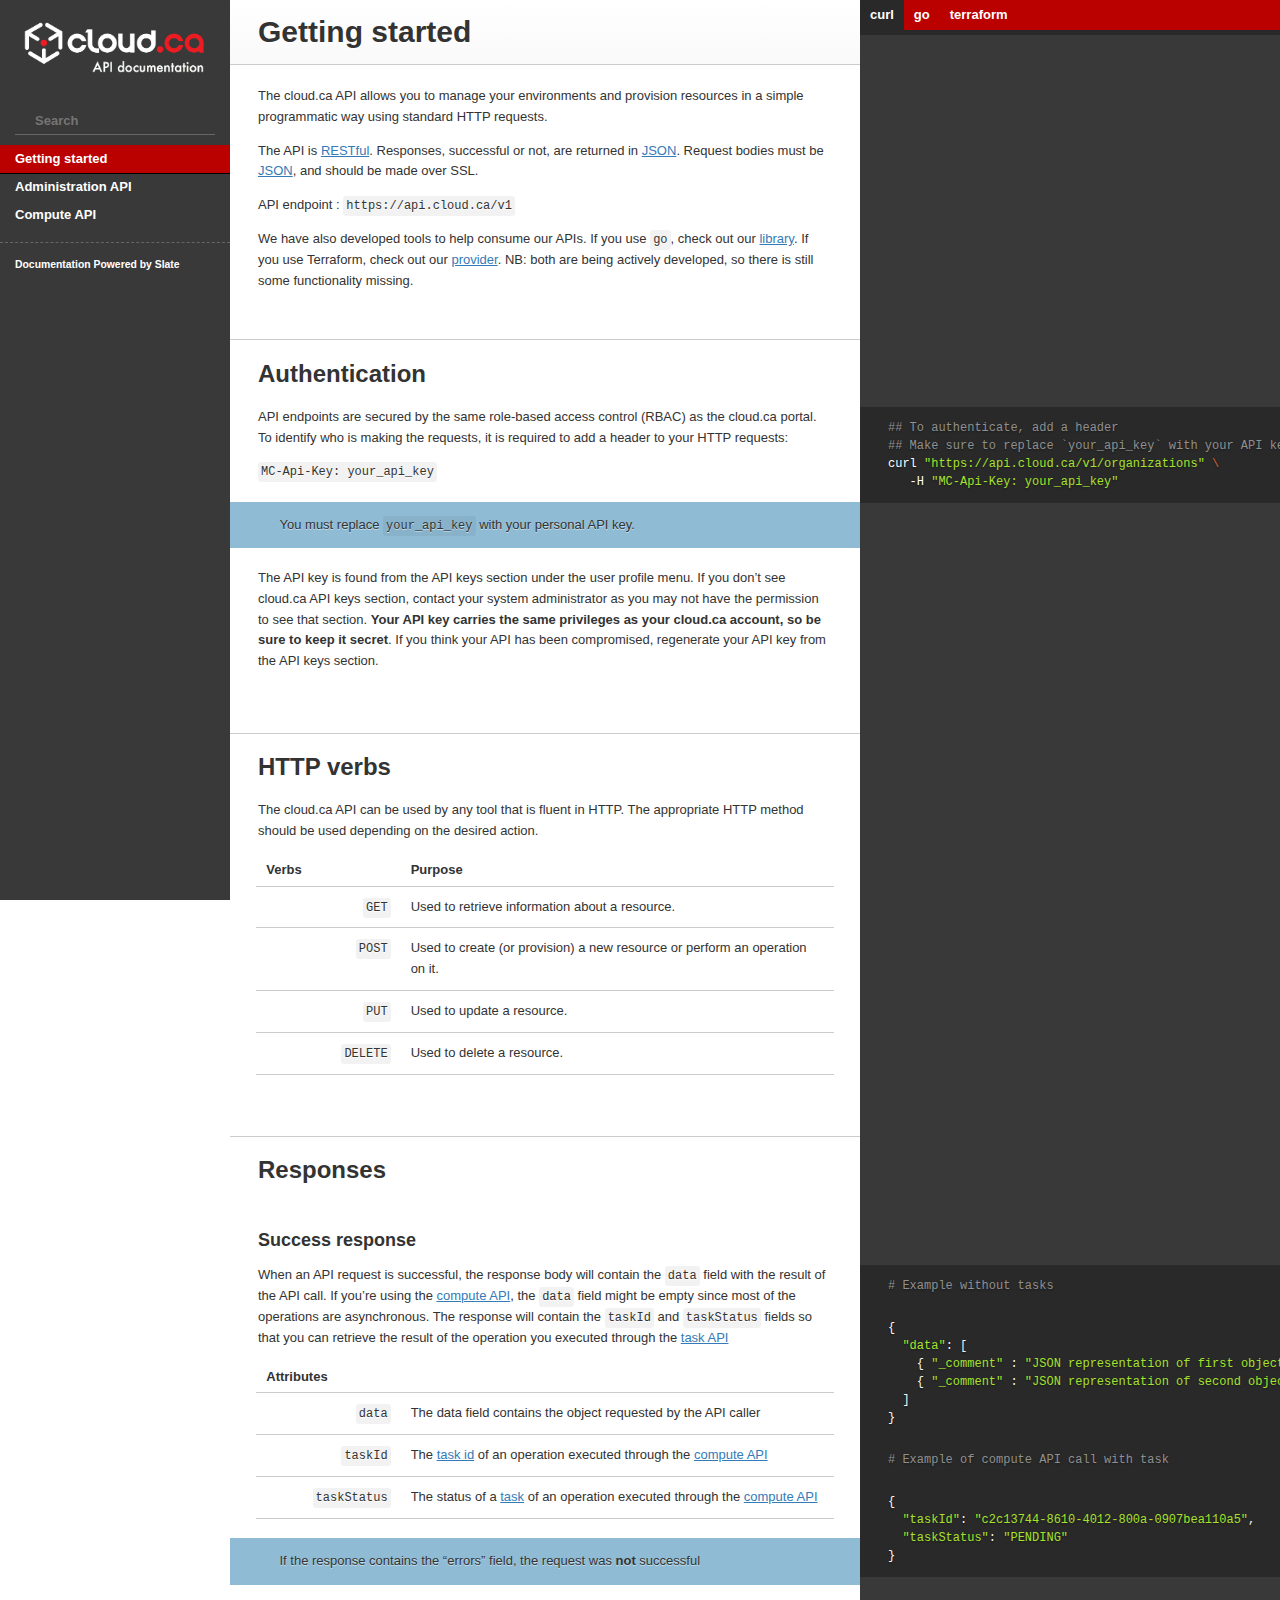
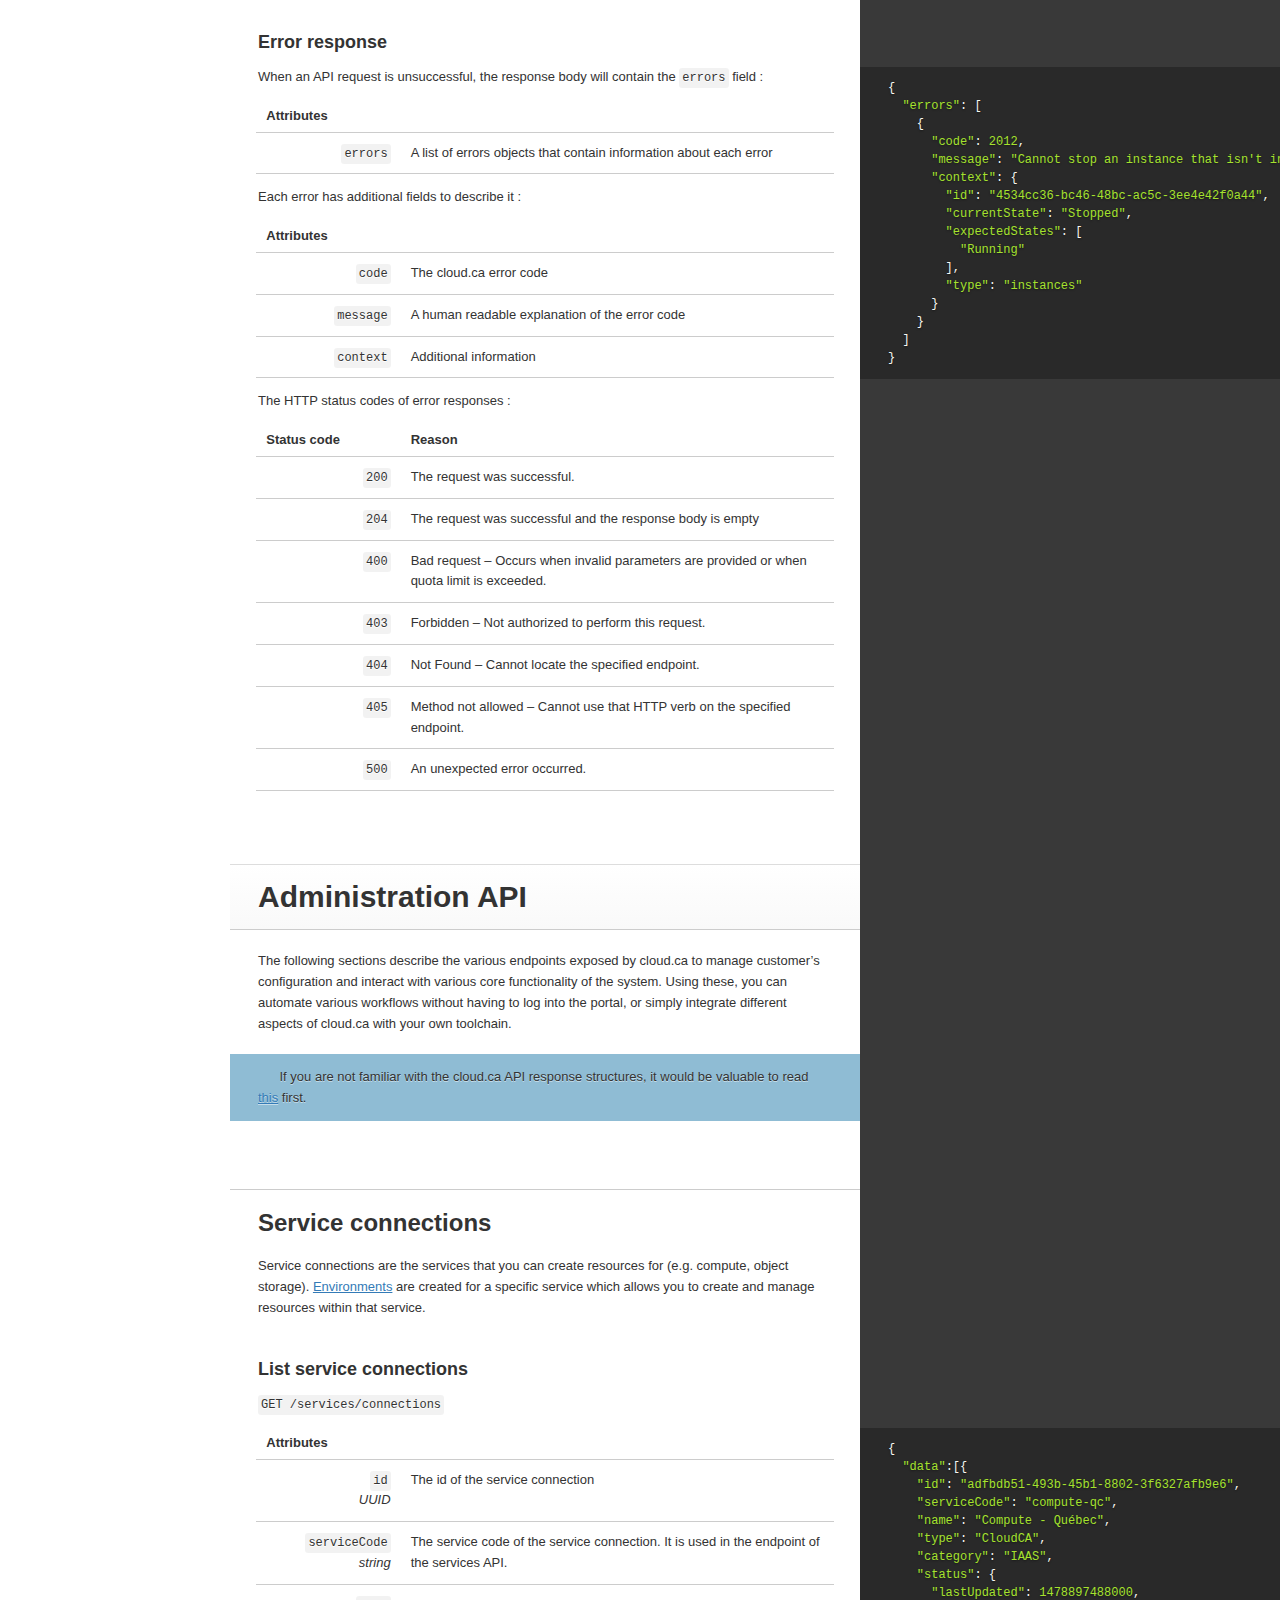
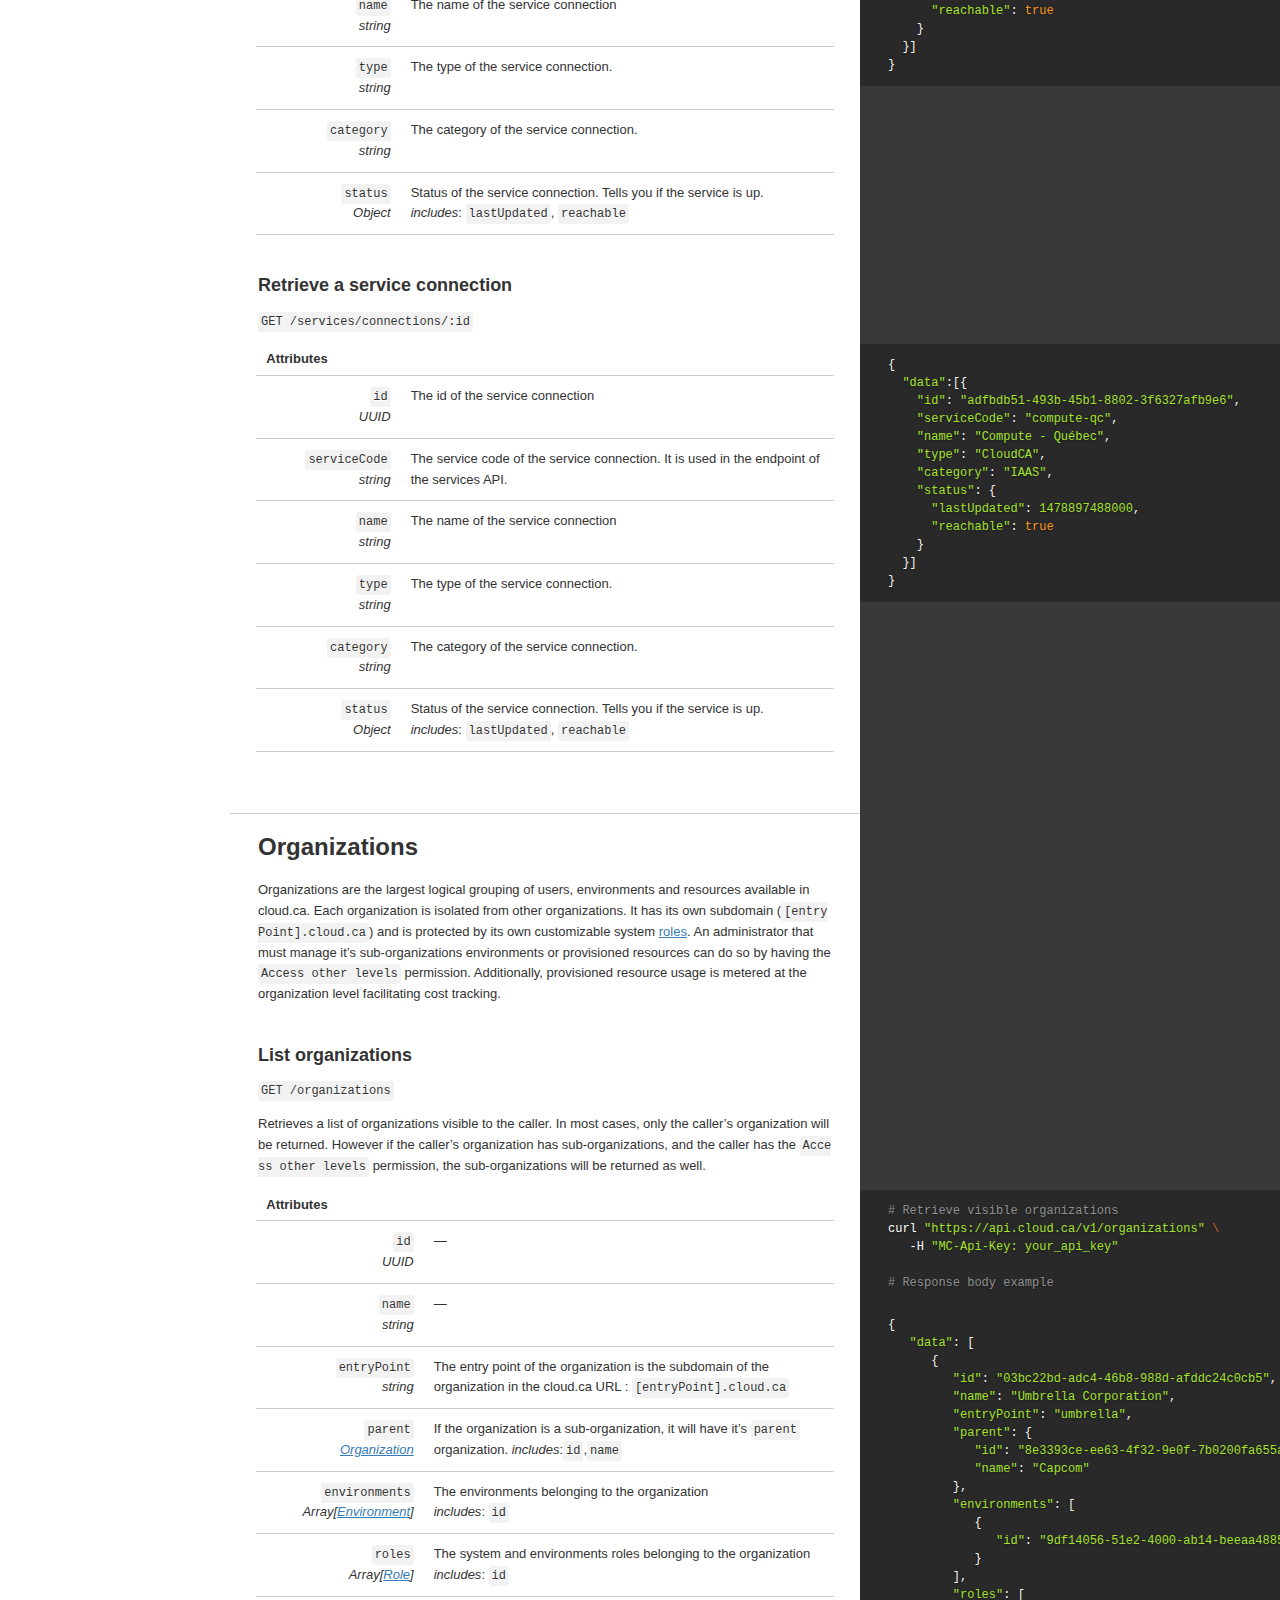
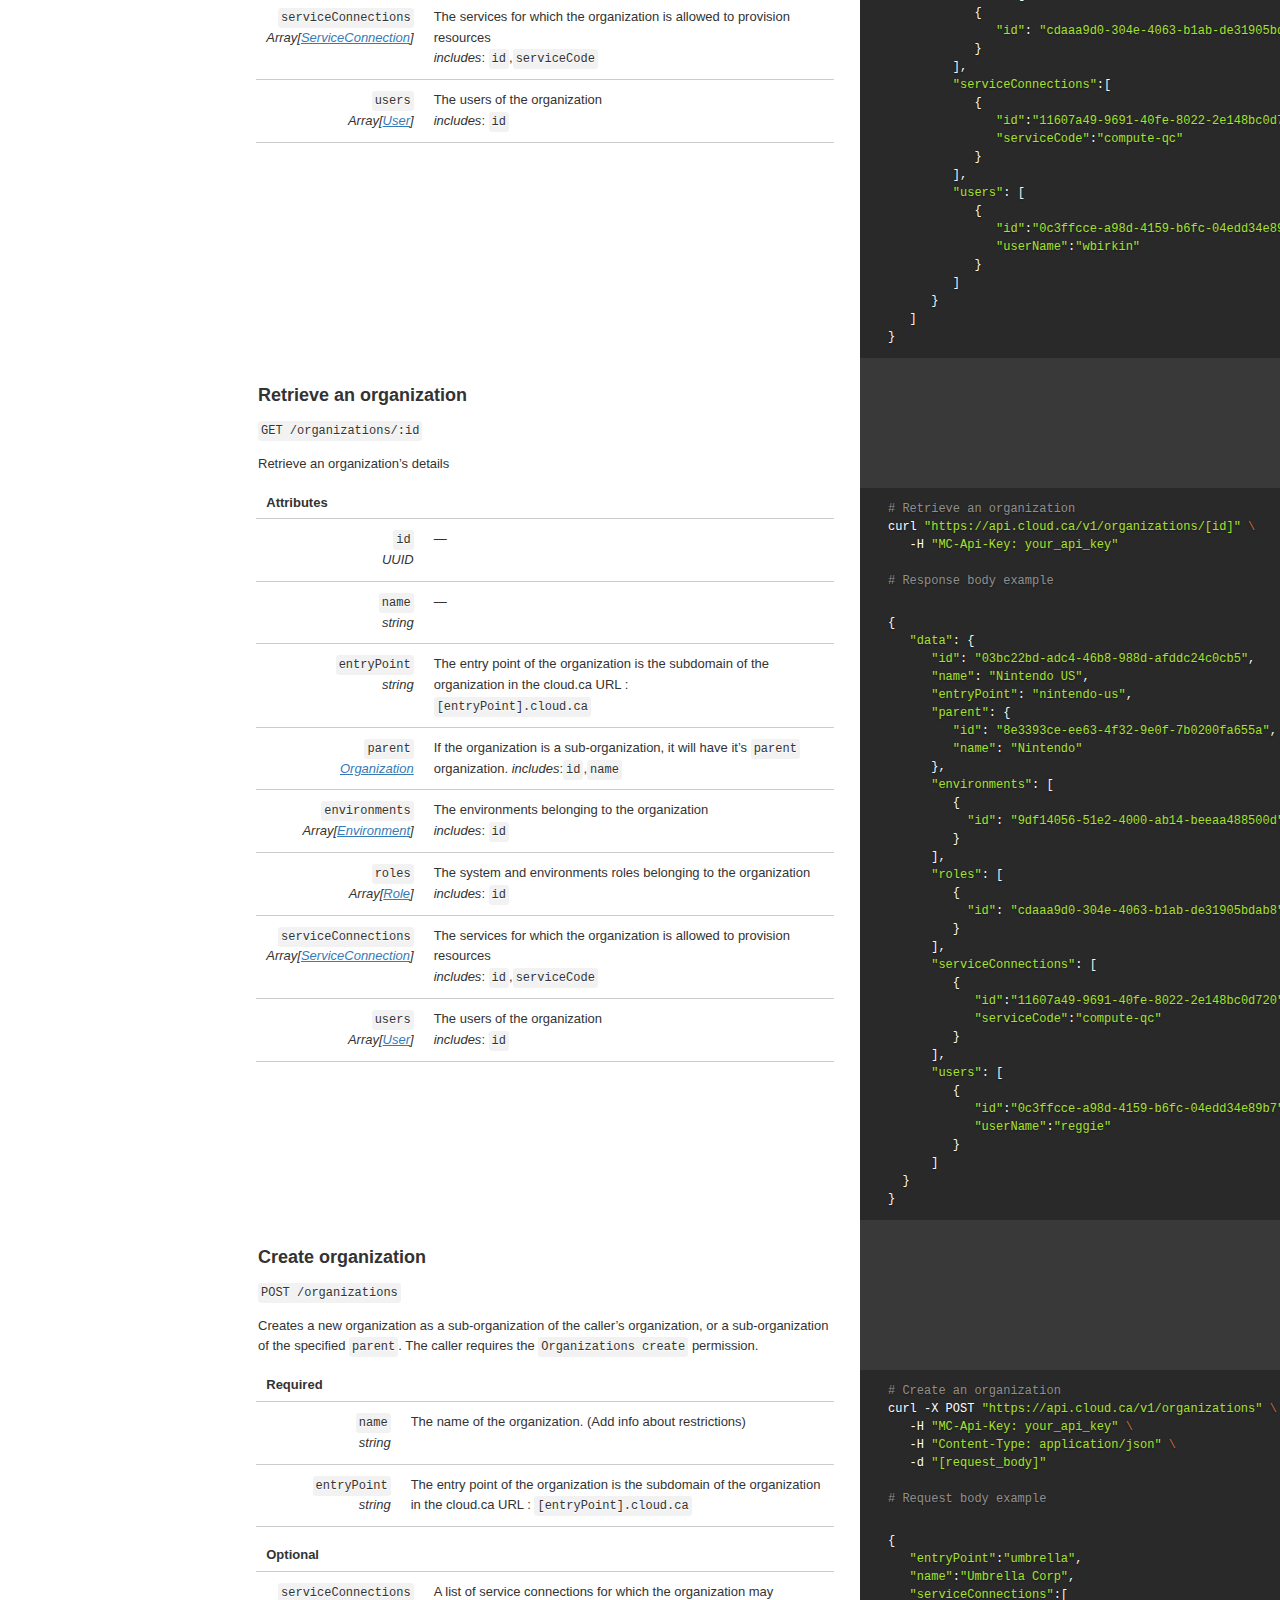
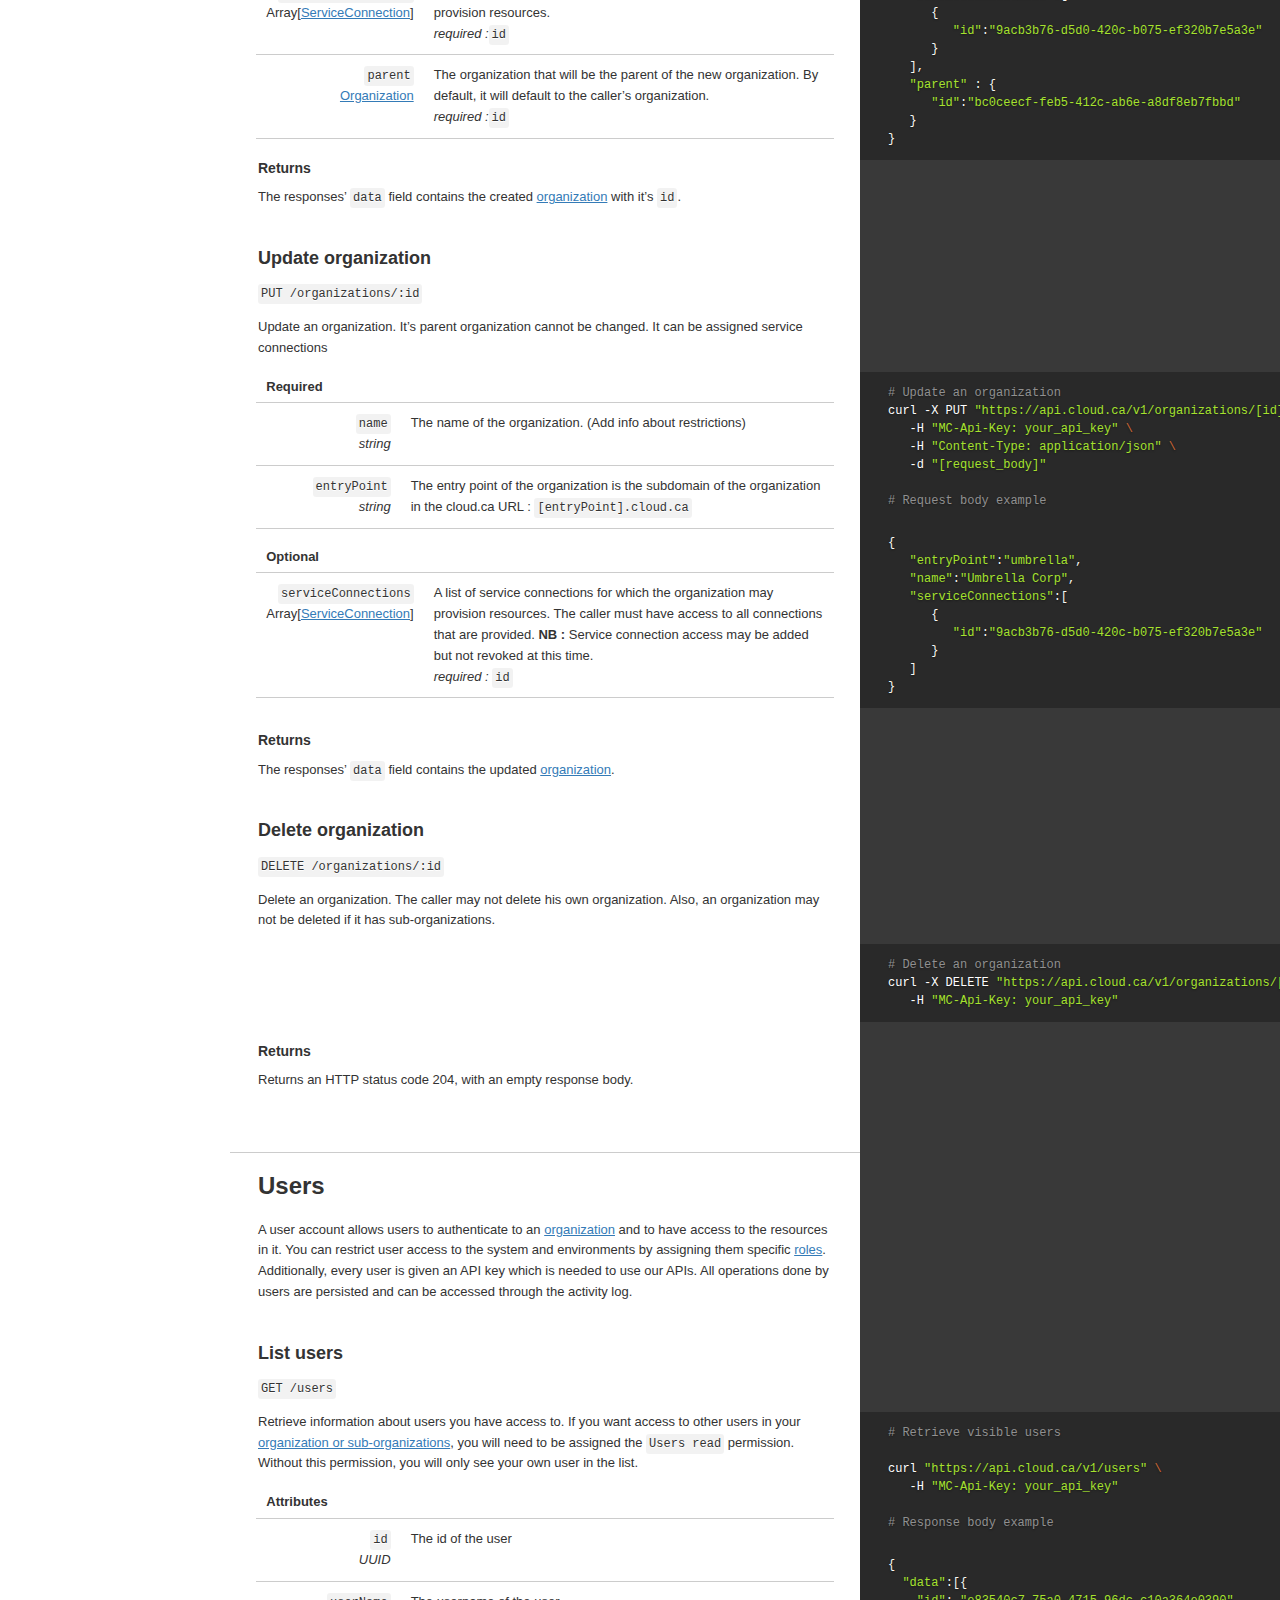
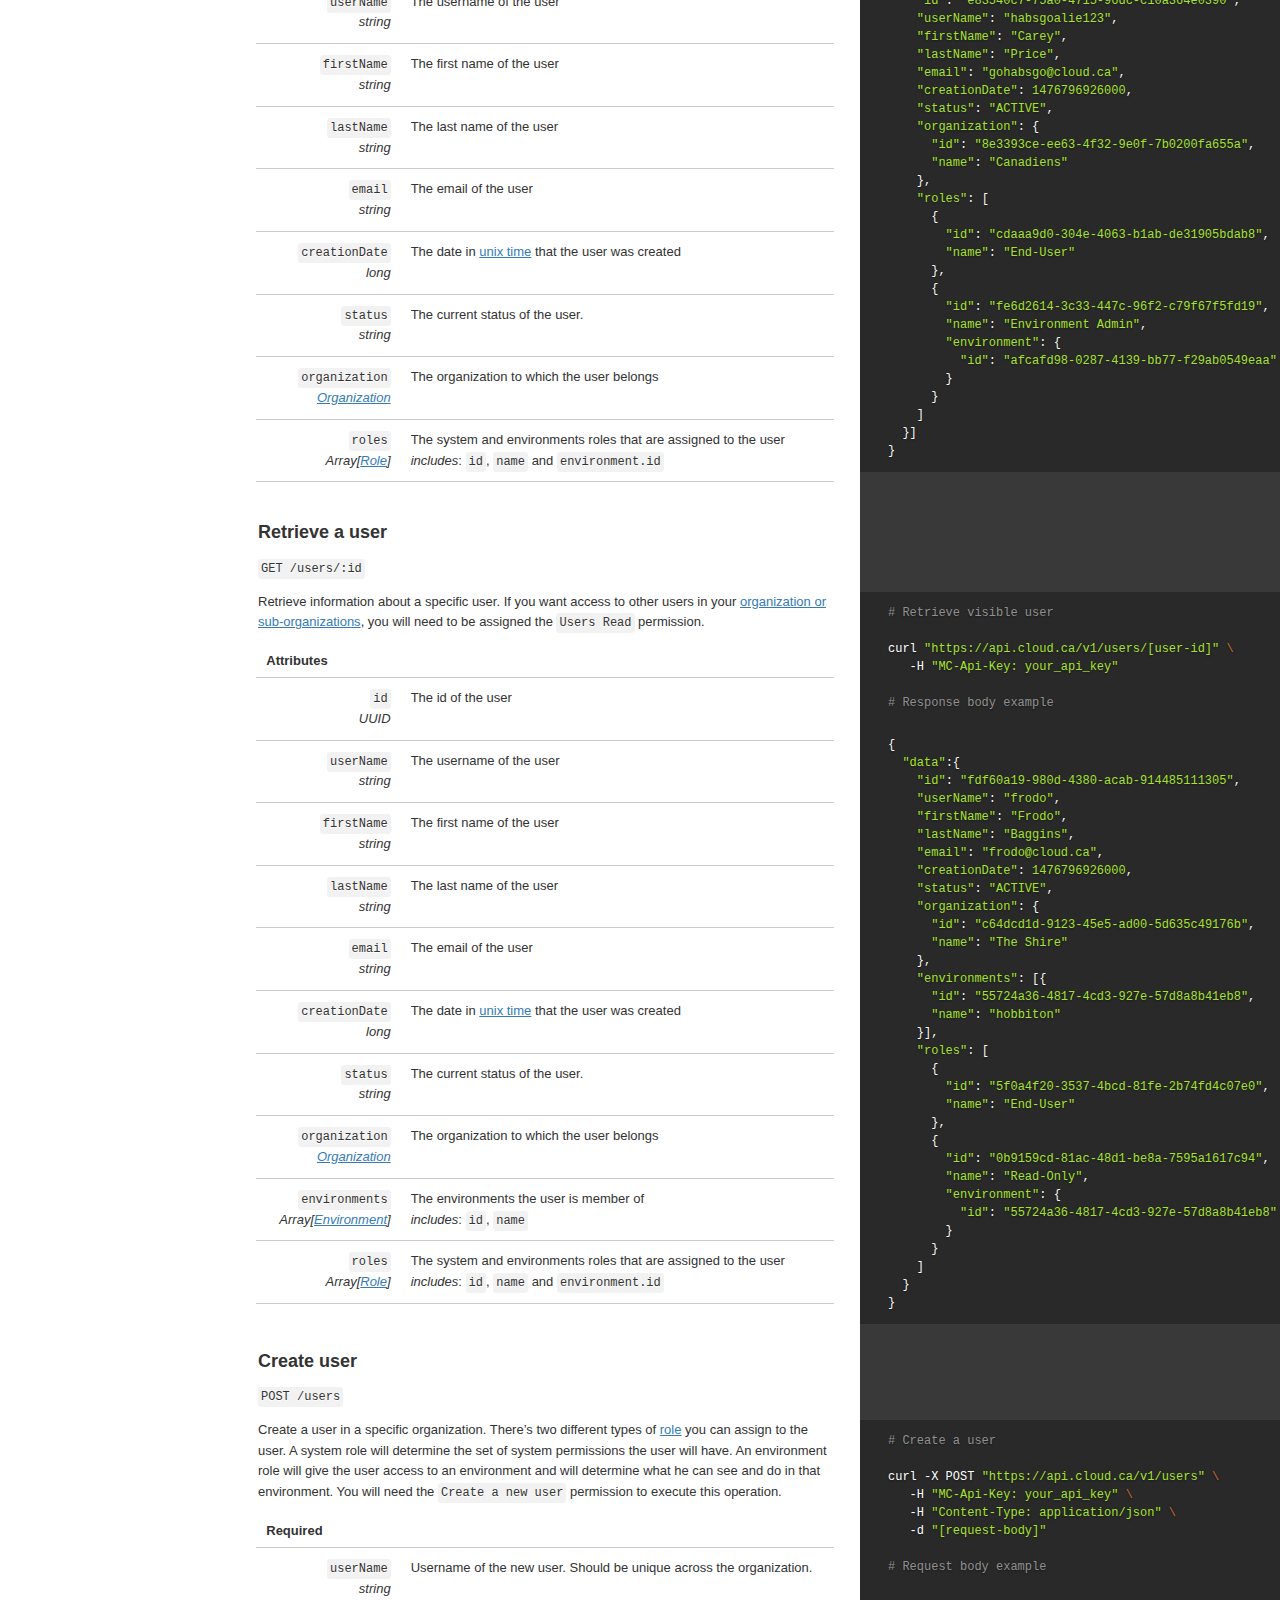
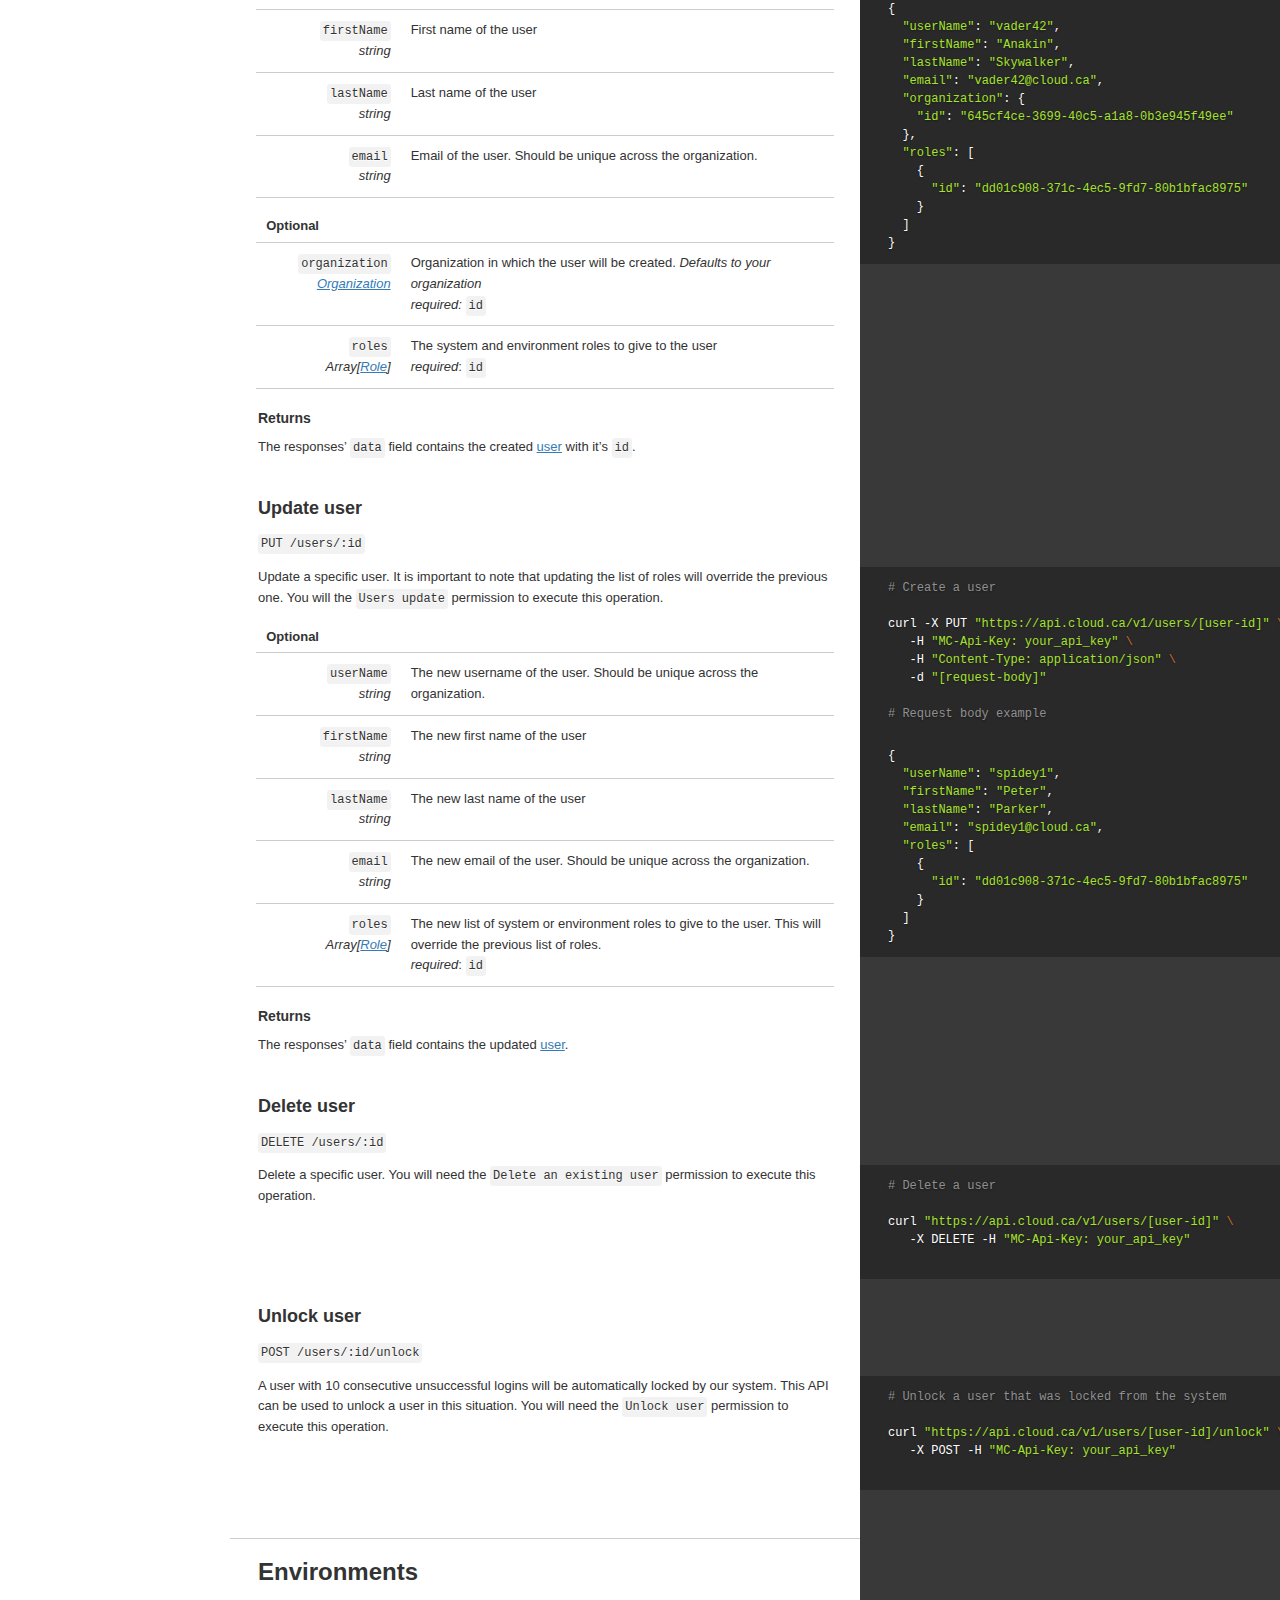
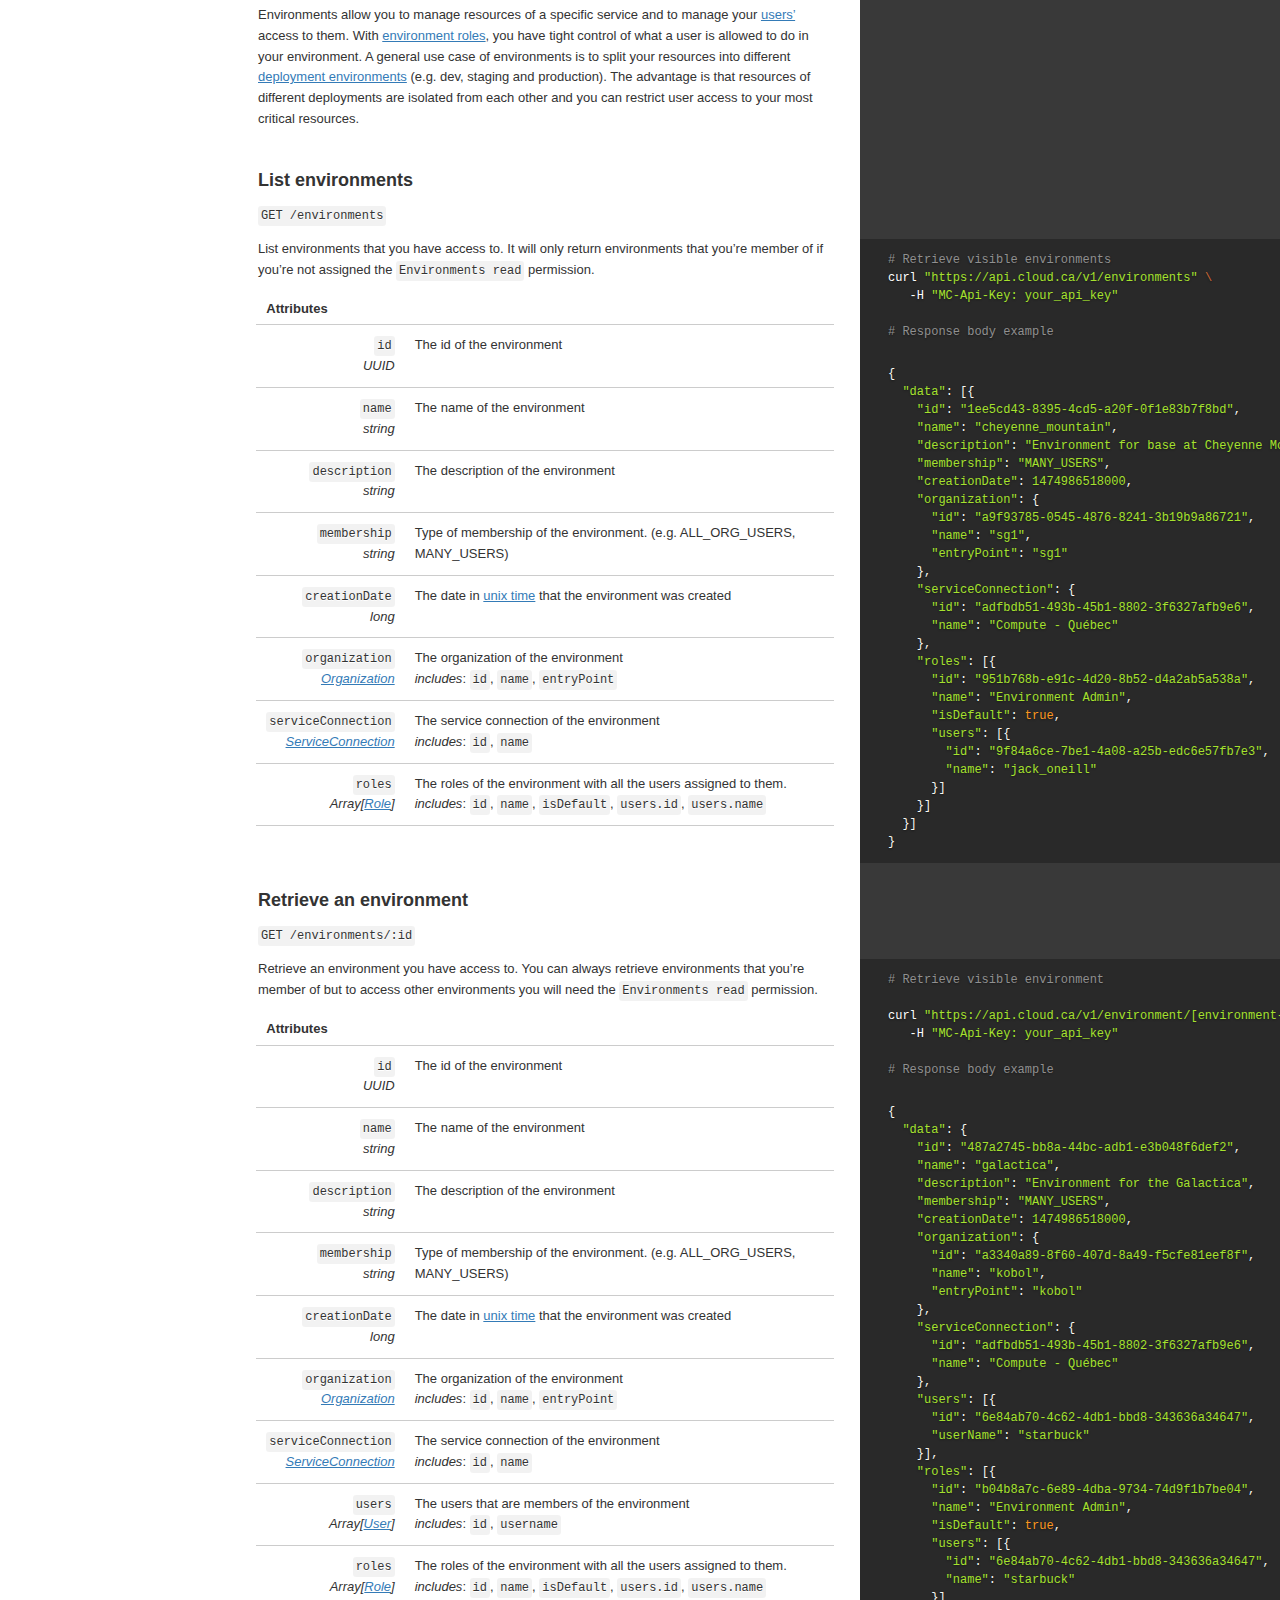
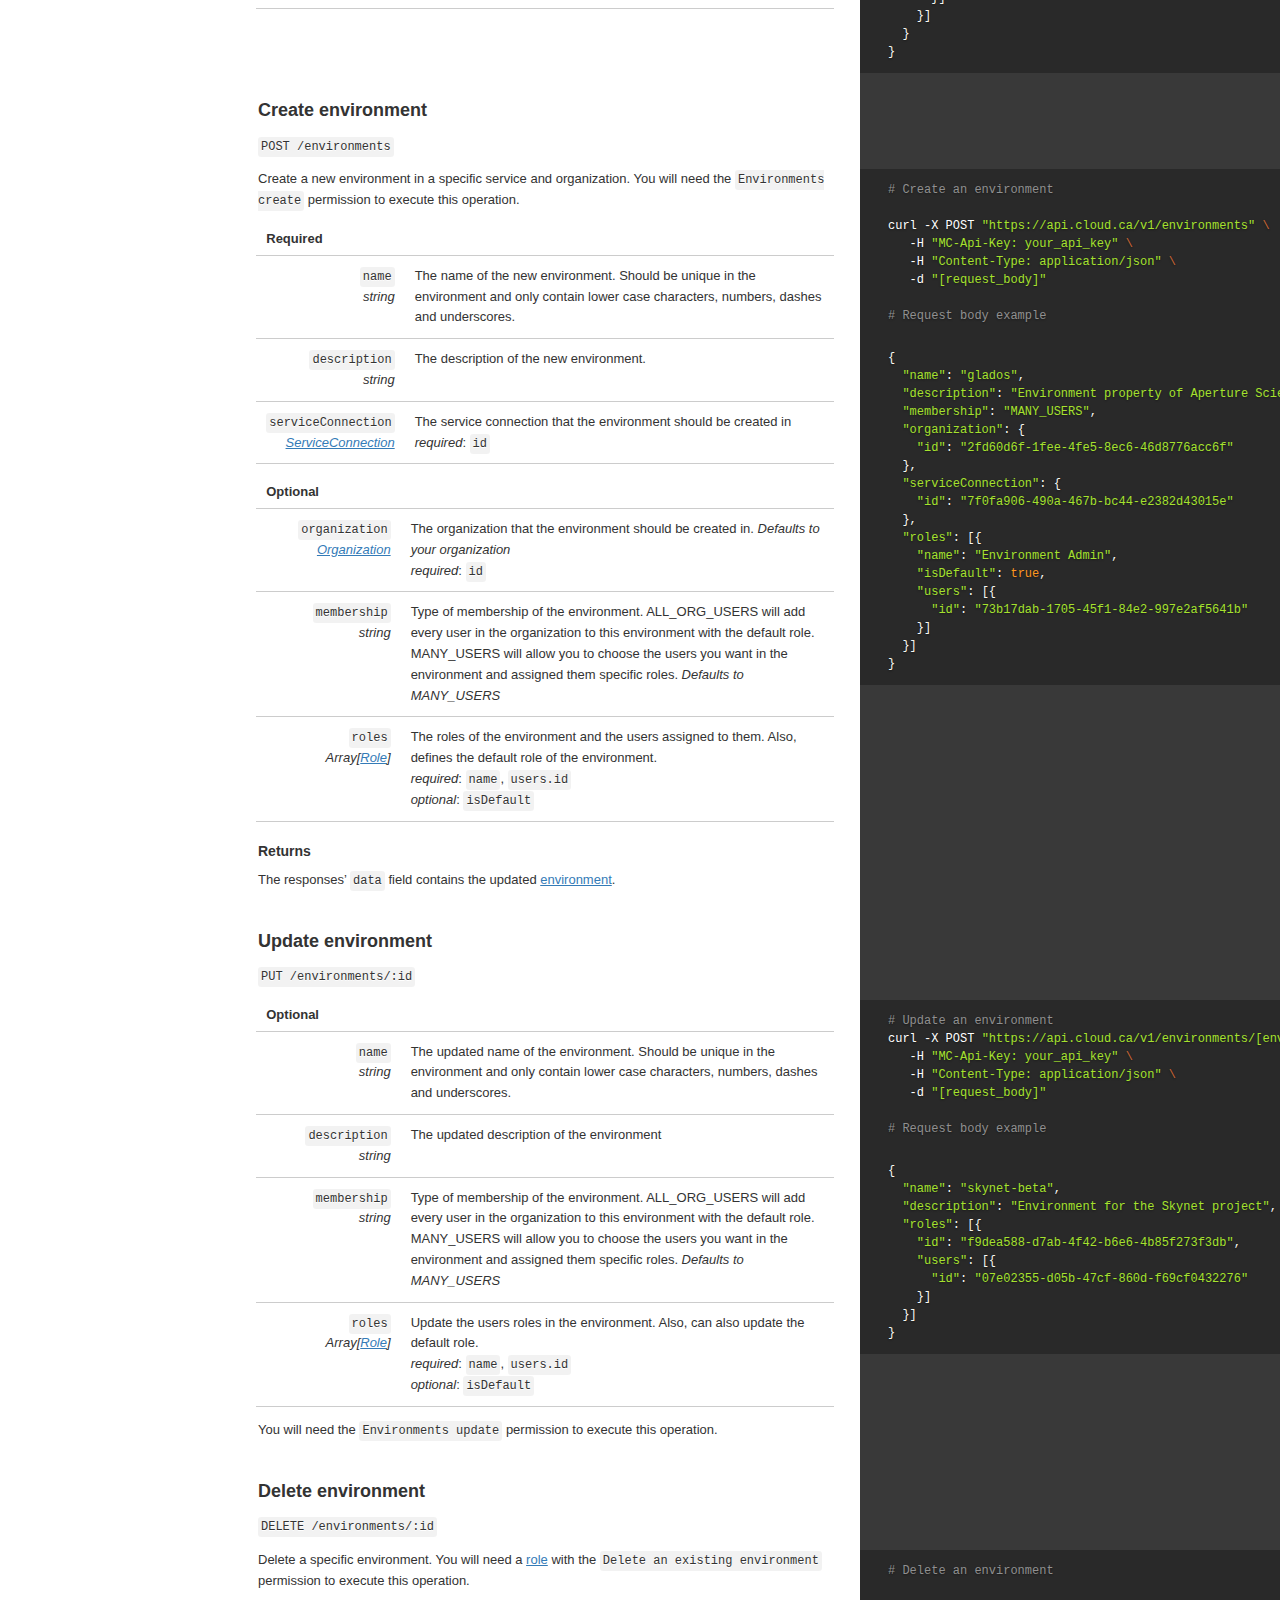
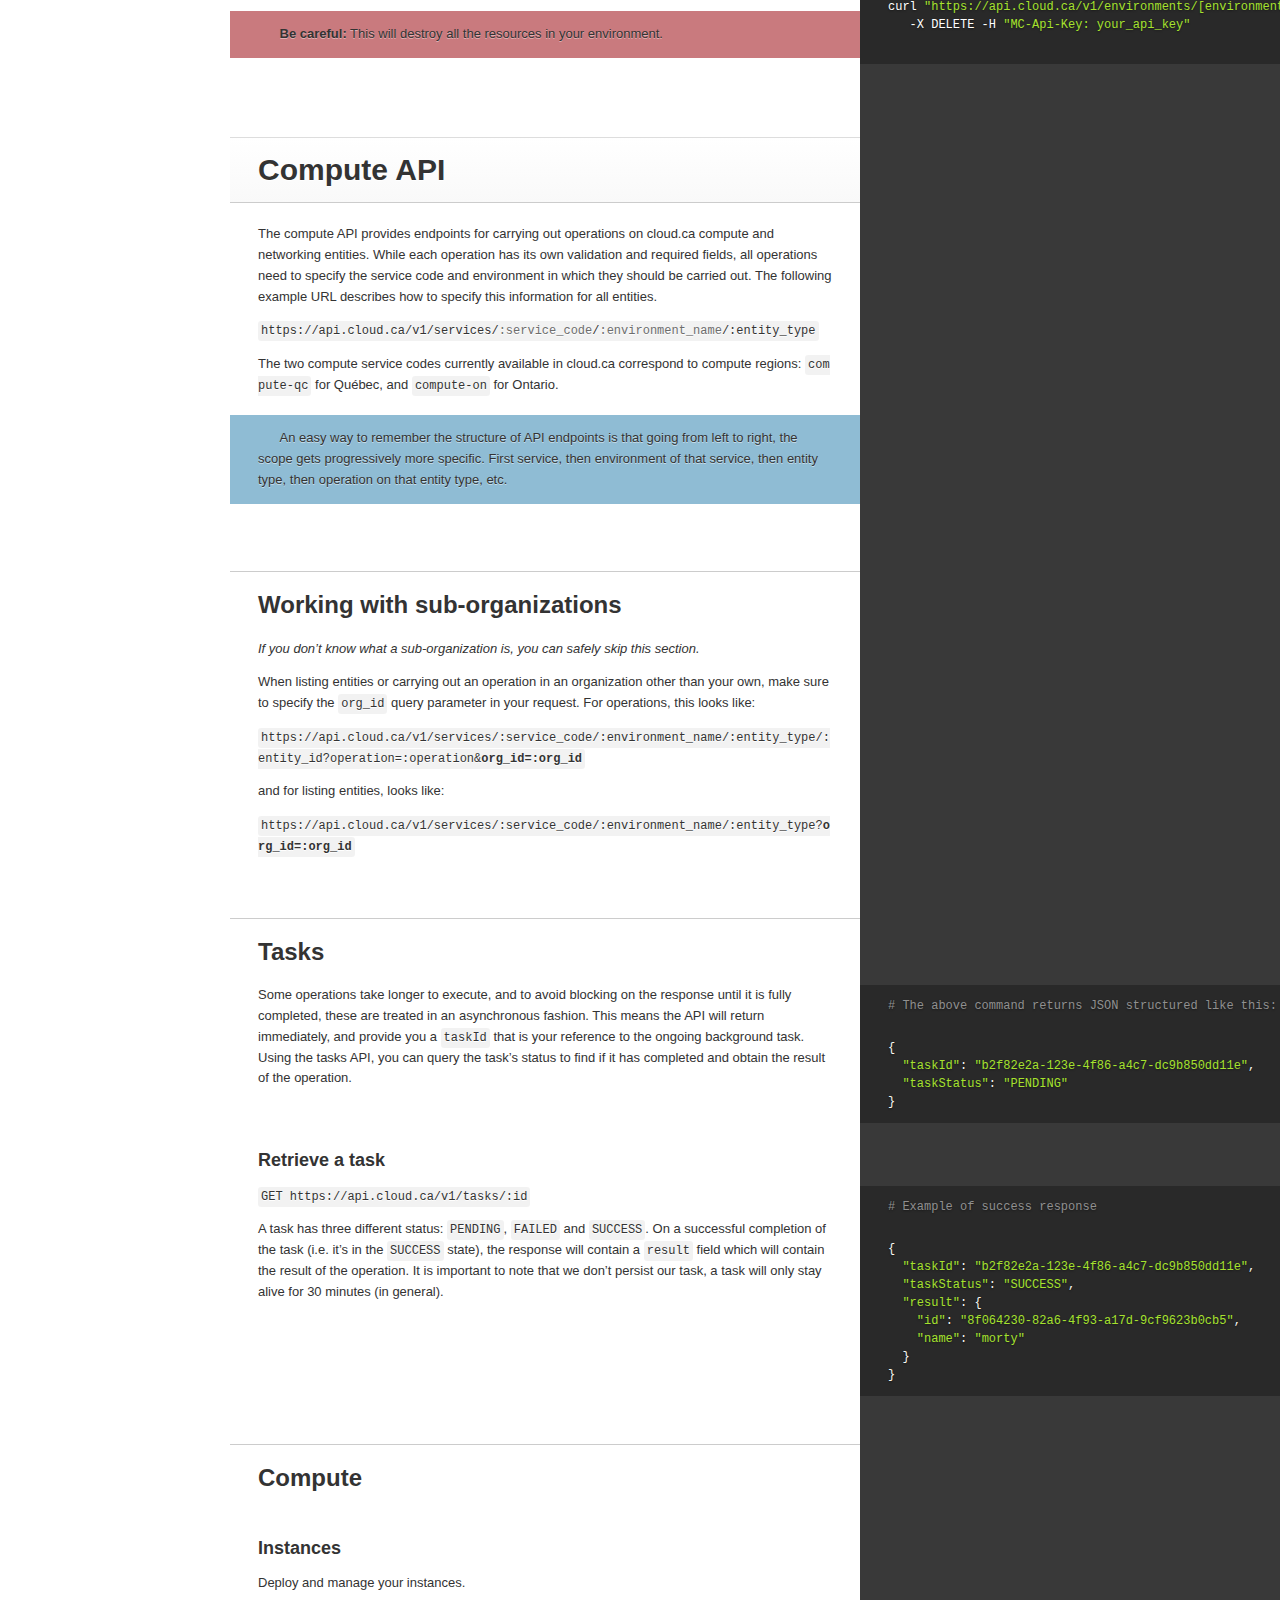
==== commit 9c654c64: "publish: Merge tag 'v1.4'" ====
--- a/index.html
+++ b/index.html
@@ -17,11 +17,11 @@
   background-color: #272822;
 }
 .highlight .err {
-  color: #151515;
-  background-color: #ac4142;
+  color: #272822;
+  background-color: #f92672;
 }
 .highlight .c, .highlight .cd, .highlight .cm, .highlight .c1, .highlight .cs {
-  color: #505050;
+  color: #75715e;
 }
 .highlight .cp {
   color: #f4bf75;
@@ -30,45 +30,45 @@
   color: #f4bf75;
 }
 .highlight .o, .highlight .ow {
-  color: #d0d0d0;
+  color: #f8f8f2;
 }
 .highlight .p, .highlight .pi {
-  color: #d0d0d0;
+  color: #f8f8f2;
 }
 .highlight .gi {
-  color: #90a959;
+  color: #a6e22e;
 }
 .highlight .gd {
-  color: #ac4142;
+  color: #f92672;
 }
 .highlight .gh {
-  color: #6a9fb5;
-  background-color: #151515;
+  color: #66d9ef;
+  background-color: #272822;
   font-weight: bold;
 }
 .highlight .k, .highlight .kn, .highlight .kp, .highlight .kr, .highlight .kv {
-  color: #aa759f;
+  color: #ae81ff;
 }
 .highlight .kc {
-  color: #d28445;
+  color: #fd971f;
 }
 .highlight .kt {
-  color: #d28445;
+  color: #fd971f;
 }
 .highlight .kd {
-  color: #d28445;
+  color: #fd971f;
 }
 .highlight .s, .highlight .sb, .highlight .sc, .highlight .sd, .highlight .s2, .highlight .sh, .highlight .sx, .highlight .s1 {
-  color: #90a959;
+  color: #a6e22e;
 }
 .highlight .sr {
-  color: #75b5aa;
+  color: #a1efe4;
 }
 .highlight .si {
-  color: #8f5536;
+  color: #cc6633;
 }
 .highlight .se {
-  color: #8f5536;
+  color: #cc6633;
 }
 .highlight .nn {
   color: #f4bf75;
@@ -80,13 +80,13 @@
   color: #f4bf75;
 }
 .highlight .na {
-  color: #6a9fb5;
+  color: #66d9ef;
 }
 .highlight .m, .highlight .mf, .highlight .mh, .highlight .mi, .highlight .il, .highlight .mo, .highlight .mb, .highlight .mx {
-  color: #90a959;
+  color: #a6e22e;
 }
 .highlight .ss {
-  color: #90a959;
+  color: #a6e22e;
 }
     </style>
     <link href="stylesheets/screen.css" rel="stylesheet" media="screen" />
@@ -98,11 +98,11 @@
     <a href="#" id="nav-button">
       <span>
         NAV
-        <img src="images/navbar.png" />
+        <img src="images/navbar.png" alt="Navbar" />
       </span>
     </a>
     <div class="tocify-wrapper">
-      <img src="images/logo.png" />
+      <img src="images/logo.png" alt="Logo" />
         <div class="lang-selector">
               <a href="#" data-language-name="shell">curl</a>
               <a href="#" data-language-name="go">go</a>
@@ -135,17 +135,14 @@
 <h2 id="authentication">Authentication</h2>
 <pre class="highlight go"><code><span class="k">import</span><span class="x"> </span><span class="s">"github.com/cloud-ca/go-cloudca"</span><span class="x">
 </span><span class="n">ccaClient</span><span class="x"> </span><span class="o">:=</span><span class="x"> </span><span class="n">cca</span><span class="o">.</span><span class="n">NewCcaClient</span><span class="p">(</span><span class="s">"your_api_key"</span><span class="p">)</span><span class="x">
-</span></code></pre>
-<pre class="highlight shell"><code><span class="c">## To authenticate, add a header</span>
+</span></code></pre><pre class="highlight shell"><code><span class="c">## To authenticate, add a header</span>
 <span class="c">## Make sure to replace `your_api_key` with your API key.</span>
 curl <span class="s2">"https://api.cloud.ca/v1/organizations"</span> <span class="se">\</span>
    -H <span class="s2">"MC-Api-Key: your_api_key"</span>
-</code></pre>
-<pre class="highlight dart"><code><span class="n">provider</span> <span class="s">"cloudca"</span> <span class="o">{</span>
+</code></pre><pre class="highlight dart"><code><span class="n">provider</span> <span class="s">"cloudca"</span> <span class="o">{</span>
     <span class="n">api_key</span> <span class="o">=</span> <span class="s">"</span><span class="si">${var.my_api_key}</span><span class="s">"</span>
 <span class="o">}</span>
 </code></pre>
-
 <p>API endpoints are secured by the same role-based access control (RBAC) as the cloud.ca portal. To identify who is making the requests, it is required to add a header to your HTTP requests:</p>
 
 <p><code class="prettyprint">MC-Api-Key: your_api_key</code></p>
@@ -206,22 +203,18 @@
 ```
 -->
 <pre class="highlight shell"><code><span class="c"># Example without tasks</span>
-</code></pre>
-<pre class="highlight json"><code><span class="p">{</span><span class="w">
-  </span><span class="nt">"data"</span><span class="p">:</span><span class="w"> </span><span class="p">[</span><span class="w">
-    </span><span class="p">{</span><span class="w"> </span><span class="nt">"_comment"</span><span class="w"> </span><span class="p">:</span><span class="w"> </span><span class="s2">"JSON representation of first object goes here"</span><span class="w"> </span><span class="p">},</span><span class="w">
-    </span><span class="p">{</span><span class="w"> </span><span class="nt">"_comment"</span><span class="w"> </span><span class="p">:</span><span class="w"> </span><span class="s2">"JSON representation of second object goes here"</span><span class="w"> </span><span class="p">}</span><span class="w">
+</code></pre><pre class="highlight json"><code><span class="p">{</span><span class="w">
+  </span><span class="s2">"data"</span><span class="p">:</span><span class="w"> </span><span class="p">[</span><span class="w">
+    </span><span class="p">{</span><span class="w"> </span><span class="s2">"_comment"</span><span class="w"> </span><span class="p">:</span><span class="w"> </span><span class="s2">"JSON representation of first object goes here"</span><span class="w"> </span><span class="p">},</span><span class="w">
+    </span><span class="p">{</span><span class="w"> </span><span class="s2">"_comment"</span><span class="w"> </span><span class="p">:</span><span class="w"> </span><span class="s2">"JSON representation of second object goes here"</span><span class="w"> </span><span class="p">}</span><span class="w">
   </span><span class="p">]</span><span class="w">
 </span><span class="p">}</span><span class="w">
-</span></code></pre>
-<pre class="highlight shell"><code><span class="c"># Example of compute API call with task</span>
-</code></pre>
-<pre class="highlight json"><code><span class="p">{</span><span class="w">
-  </span><span class="nt">"taskId"</span><span class="p">:</span><span class="w"> </span><span class="s2">"c2c13744-8610-4012-800a-0907bea110a5"</span><span class="p">,</span><span class="w">
-  </span><span class="nt">"taskStatus"</span><span class="p">:</span><span class="w"> </span><span class="s2">"PENDING"</span><span class="w">
-</span><span class="p">}</span><span class="w">
-</span></code></pre>
-
+</span></code></pre><pre class="highlight shell"><code><span class="c"># Example of compute API call with task</span>
+</code></pre><pre class="highlight json"><code><span class="p">{</span><span class="w">
+  </span><span class="s2">"taskId"</span><span class="p">:</span><span class="w"> </span><span class="s2">"c2c13744-8610-4012-800a-0907bea110a5"</span><span class="p">,</span><span class="w">
+  </span><span class="s2">"taskStatus"</span><span class="p">:</span><span class="w"> </span><span class="s2">"PENDING"</span><span class="w">
+</span><span class="p">}</span><span class="w">
+</span></code></pre>
 <p>When an API request is successful, the response body will contain the <code class="prettyprint">data</code> field with the result of the API call. If you&rsquo;re using the <a href="#compute-api">compute API</a>, the <code class="prettyprint">data</code> field might be empty since most of the operations are asynchronous. The response will contain the <code class="prettyprint">taskId</code> and <code class="prettyprint">taskStatus</code> fields so that you can retrieve the result of the operation you executed through the <a href="#tasks">task API</a></p>
 
 <table><thead>
@@ -254,23 +247,22 @@
 
 <h3 id="error-response">Error response</h3>
 <pre class="highlight json"><code><span class="p">{</span><span class="w">
-  </span><span class="nt">"errors"</span><span class="p">:</span><span class="w"> </span><span class="p">[</span><span class="w">
+  </span><span class="s2">"errors"</span><span class="p">:</span><span class="w"> </span><span class="p">[</span><span class="w">
     </span><span class="p">{</span><span class="w">
-      </span><span class="nt">"code"</span><span class="p">:</span><span class="w"> </span><span class="mi">2012</span><span class="p">,</span><span class="w">
-      </span><span class="nt">"message"</span><span class="p">:</span><span class="w"> </span><span class="s2">"Cannot stop an instance that isn't in the running state"</span><span class="p">,</span><span class="w">
-      </span><span class="nt">"context"</span><span class="p">:</span><span class="w"> </span><span class="p">{</span><span class="w">
-        </span><span class="nt">"id"</span><span class="p">:</span><span class="w"> </span><span class="s2">"4534cc36-bc46-48bc-ac5c-3ee4e42f0a44"</span><span class="p">,</span><span class="w">
-        </span><span class="nt">"currentState"</span><span class="p">:</span><span class="w"> </span><span class="s2">"Stopped"</span><span class="p">,</span><span class="w">
-        </span><span class="nt">"expectedStates"</span><span class="p">:</span><span class="w"> </span><span class="p">[</span><span class="w">
+      </span><span class="s2">"code"</span><span class="p">:</span><span class="w"> </span><span class="mi">2012</span><span class="p">,</span><span class="w">
+      </span><span class="s2">"message"</span><span class="p">:</span><span class="w"> </span><span class="s2">"Cannot stop an instance that isn't in the running state"</span><span class="p">,</span><span class="w">
+      </span><span class="s2">"context"</span><span class="p">:</span><span class="w"> </span><span class="p">{</span><span class="w">
+        </span><span class="s2">"id"</span><span class="p">:</span><span class="w"> </span><span class="s2">"4534cc36-bc46-48bc-ac5c-3ee4e42f0a44"</span><span class="p">,</span><span class="w">
+        </span><span class="s2">"currentState"</span><span class="p">:</span><span class="w"> </span><span class="s2">"Stopped"</span><span class="p">,</span><span class="w">
+        </span><span class="s2">"expectedStates"</span><span class="p">:</span><span class="w"> </span><span class="p">[</span><span class="w">
           </span><span class="s2">"Running"</span><span class="w">
         </span><span class="p">],</span><span class="w">
-        </span><span class="nt">"type"</span><span class="p">:</span><span class="w"> </span><span class="s2">"instances"</span><span class="w">
+        </span><span class="s2">"type"</span><span class="p">:</span><span class="w"> </span><span class="s2">"instances"</span><span class="w">
       </span><span class="p">}</span><span class="w">
     </span><span class="p">}</span><span class="w">
   </span><span class="p">]</span><span class="w">
 </span><span class="p">}</span><span class="w">
-</span></code></pre>
-<pre class="highlight go"><code><span class="n">_</span><span class="p">,</span><span class="x"> </span><span class="n">err</span><span class="x"> </span><span class="o">:=</span><span class="x"> </span><span class="n">ccaResources</span><span class="o">.</span><span class="n">Volumes</span><span class="o">.</span><span class="n">Get</span><span class="p">(</span><span class="s">"[some-volume-id]"</span><span class="p">)</span><span class="x">
+</span></code></pre><pre class="highlight go"><code><span class="n">_</span><span class="p">,</span><span class="x"> </span><span class="n">err</span><span class="x"> </span><span class="o">:=</span><span class="x"> </span><span class="n">ccaResources</span><span class="o">.</span><span class="n">Volumes</span><span class="o">.</span><span class="n">Get</span><span class="p">(</span><span class="s">"[some-volume-id]"</span><span class="p">)</span><span class="x">
 </span><span class="k">if</span><span class="x"> </span><span class="n">err</span><span class="x"> </span><span class="o">!=</span><span class="x"> </span><span class="no">nil</span><span class="x"> </span><span class="p">{</span><span class="x">
    </span><span class="k">if</span><span class="x"> </span><span class="n">errorResponse</span><span class="p">,</span><span class="x"> </span><span class="n">ok</span><span class="x"> </span><span class="o">:=</span><span class="x"> </span><span class="n">err</span><span class="o">.</span><span class="p">(</span><span class="n">api</span><span class="o">.</span><span class="n">CcaErrorResponse</span><span class="p">);</span><span class="x"> </span><span class="n">ok</span><span class="x"> </span><span class="p">{</span><span class="x">
       </span><span class="k">if</span><span class="x"> </span><span class="n">errorResponse</span><span class="o">.</span><span class="n">StatusCode</span><span class="x"> </span><span class="o">==</span><span class="x"> </span><span class="n">api</span><span class="o">.</span><span class="n">NOT_FOUND</span><span class="x"> </span><span class="p">{</span><span class="x">
@@ -285,7 +277,6 @@
    </span><span class="p">}</span><span class="x">
 </span><span class="p">}</span><span class="x">
 </span></code></pre>
-
 <p>When an API request is unsuccessful, the response body will contain the <code class="prettyprint">errors</code> field :</p>
 
 <table><thead>
@@ -391,23 +382,21 @@
 
 <p><code class="prettyprint">GET /services/connections</code></p>
 <pre class="highlight json"><code><span class="p">{</span><span class="w">
-  </span><span class="nt">"data"</span><span class="p">:[{</span><span class="w">
-    </span><span class="nt">"id"</span><span class="p">:</span><span class="w"> </span><span class="s2">"adfbdb51-493b-45b1-8802-3f6327afb9e6"</span><span class="p">,</span><span class="w">
-    </span><span class="nt">"serviceCode"</span><span class="p">:</span><span class="w"> </span><span class="s2">"compute-qc"</span><span class="p">,</span><span class="w">
-    </span><span class="nt">"name"</span><span class="p">:</span><span class="w"> </span><span class="s2">"Compute - Québec"</span><span class="p">,</span><span class="w">
-    </span><span class="nt">"type"</span><span class="p">:</span><span class="w"> </span><span class="s2">"CloudCA"</span><span class="p">,</span><span class="w">
-    </span><span class="nt">"category"</span><span class="p">:</span><span class="w"> </span><span class="s2">"IAAS"</span><span class="p">,</span><span class="w">
-    </span><span class="nt">"status"</span><span class="p">:</span><span class="w"> </span><span class="p">{</span><span class="w">  
-      </span><span class="nt">"lastUpdated"</span><span class="p">:</span><span class="w"> </span><span class="mi">1478897488000</span><span class="p">,</span><span class="w">
-      </span><span class="nt">"reachable"</span><span class="p">:</span><span class="w"> </span><span class="kc">true</span><span class="w">
+  </span><span class="s2">"data"</span><span class="p">:[{</span><span class="w">
+    </span><span class="s2">"id"</span><span class="p">:</span><span class="w"> </span><span class="s2">"adfbdb51-493b-45b1-8802-3f6327afb9e6"</span><span class="p">,</span><span class="w">
+    </span><span class="s2">"serviceCode"</span><span class="p">:</span><span class="w"> </span><span class="s2">"compute-qc"</span><span class="p">,</span><span class="w">
+    </span><span class="s2">"name"</span><span class="p">:</span><span class="w"> </span><span class="s2">"Compute - Québec"</span><span class="p">,</span><span class="w">
+    </span><span class="s2">"type"</span><span class="p">:</span><span class="w"> </span><span class="s2">"CloudCA"</span><span class="p">,</span><span class="w">
+    </span><span class="s2">"category"</span><span class="p">:</span><span class="w"> </span><span class="s2">"IAAS"</span><span class="p">,</span><span class="w">
+    </span><span class="s2">"status"</span><span class="p">:</span><span class="w"> </span><span class="p">{</span><span class="w">  
+      </span><span class="s2">"lastUpdated"</span><span class="p">:</span><span class="w"> </span><span class="mi">1478897488000</span><span class="p">,</span><span class="w">
+      </span><span class="s2">"reachable"</span><span class="p">:</span><span class="w"> </span><span class="kc">true</span><span class="w">
     </span><span class="p">}</span><span class="w">
   </span><span class="p">}]</span><span class="w">
 </span><span class="p">}</span><span class="w">
-</span></code></pre>
-<pre class="highlight go"><code><span class="n">ccaClient</span><span class="x"> </span><span class="o">:=</span><span class="x"> </span><span class="n">cca</span><span class="o">.</span><span class="n">NewCcaClient</span><span class="p">(</span><span class="s">"your_api_key"</span><span class="p">)</span><span class="x">
+</span></code></pre><pre class="highlight go"><code><span class="n">ccaClient</span><span class="x"> </span><span class="o">:=</span><span class="x"> </span><span class="n">cca</span><span class="o">.</span><span class="n">NewCcaClient</span><span class="p">(</span><span class="s">"your_api_key"</span><span class="p">)</span><span class="x">
 </span><span class="n">serviceConnection</span><span class="p">,</span><span class="x"> </span><span class="n">err</span><span class="x"> </span><span class="o">:=</span><span class="x"> </span><span class="n">ccaClient</span><span class="o">.</span><span class="n">ServiceConnections</span><span class="o">.</span><span class="n">List</span><span class="p">()</span><span class="x">
 </span></code></pre>
-
 <table><thead>
 <tr>
 <th>Attributes</th>
@@ -446,23 +435,21 @@
 
 <p><code class="prettyprint">GET /services/connections/:id</code></p>
 <pre class="highlight json"><code><span class="p">{</span><span class="w">
-  </span><span class="nt">"data"</span><span class="p">:[{</span><span class="w">
-    </span><span class="nt">"id"</span><span class="p">:</span><span class="w"> </span><span class="s2">"adfbdb51-493b-45b1-8802-3f6327afb9e6"</span><span class="p">,</span><span class="w">
-    </span><span class="nt">"serviceCode"</span><span class="p">:</span><span class="w"> </span><span class="s2">"compute-qc"</span><span class="p">,</span><span class="w">
-    </span><span class="nt">"name"</span><span class="p">:</span><span class="w"> </span><span class="s2">"Compute - Québec"</span><span class="p">,</span><span class="w">
-    </span><span class="nt">"type"</span><span class="p">:</span><span class="w"> </span><span class="s2">"CloudCA"</span><span class="p">,</span><span class="w">
-    </span><span class="nt">"category"</span><span class="p">:</span><span class="w"> </span><span class="s2">"IAAS"</span><span class="p">,</span><span class="w">
-    </span><span class="nt">"status"</span><span class="p">:</span><span class="w"> </span><span class="p">{</span><span class="w">  
-      </span><span class="nt">"lastUpdated"</span><span class="p">:</span><span class="w"> </span><span class="mi">1478897488000</span><span class="p">,</span><span class="w">
-      </span><span class="nt">"reachable"</span><span class="p">:</span><span class="w"> </span><span class="kc">true</span><span class="w">
+  </span><span class="s2">"data"</span><span class="p">:[{</span><span class="w">
+    </span><span class="s2">"id"</span><span class="p">:</span><span class="w"> </span><span class="s2">"adfbdb51-493b-45b1-8802-3f6327afb9e6"</span><span class="p">,</span><span class="w">
+    </span><span class="s2">"serviceCode"</span><span class="p">:</span><span class="w"> </span><span class="s2">"compute-qc"</span><span class="p">,</span><span class="w">
+    </span><span class="s2">"name"</span><span class="p">:</span><span class="w"> </span><span class="s2">"Compute - Québec"</span><span class="p">,</span><span class="w">
+    </span><span class="s2">"type"</span><span class="p">:</span><span class="w"> </span><span class="s2">"CloudCA"</span><span class="p">,</span><span class="w">
+    </span><span class="s2">"category"</span><span class="p">:</span><span class="w"> </span><span class="s2">"IAAS"</span><span class="p">,</span><span class="w">
+    </span><span class="s2">"status"</span><span class="p">:</span><span class="w"> </span><span class="p">{</span><span class="w">  
+      </span><span class="s2">"lastUpdated"</span><span class="p">:</span><span class="w"> </span><span class="mi">1478897488000</span><span class="p">,</span><span class="w">
+      </span><span class="s2">"reachable"</span><span class="p">:</span><span class="w"> </span><span class="kc">true</span><span class="w">
     </span><span class="p">}</span><span class="w">
   </span><span class="p">}]</span><span class="w">
 </span><span class="p">}</span><span class="w">
-</span></code></pre>
-<pre class="highlight go"><code><span class="n">ccaClient</span><span class="x"> </span><span class="o">:=</span><span class="x"> </span><span class="n">cca</span><span class="o">.</span><span class="n">NewCcaClient</span><span class="p">(</span><span class="s">"your_api_key"</span><span class="p">)</span><span class="x">
+</span></code></pre><pre class="highlight go"><code><span class="n">ccaClient</span><span class="x"> </span><span class="o">:=</span><span class="x"> </span><span class="n">cca</span><span class="o">.</span><span class="n">NewCcaClient</span><span class="p">(</span><span class="s">"your_api_key"</span><span class="p">)</span><span class="x">
 </span><span class="n">serviceConnections</span><span class="p">,</span><span class="x"> </span><span class="n">err</span><span class="x"> </span><span class="o">:=</span><span class="x"> </span><span class="n">ccaClient</span><span class="o">.</span><span class="n">ServiceConnections</span><span class="o">.</span><span class="n">Get</span><span class="p">(</span><span class="s">"[service-connection-id]"</span><span class="p">)</span><span class="x">
 </span></code></pre>
-
 <table><thead>
 <tr>
 <th>Attributes</th>
@@ -509,50 +496,47 @@
 <pre class="highlight go"><code><span class="c">// List organizations</span><span class="x">
 </span><span class="n">ccaClient</span><span class="x"> </span><span class="o">:=</span><span class="x"> </span><span class="n">cca</span><span class="o">.</span><span class="n">NewCcaClient</span><span class="p">(</span><span class="s">"your_api_key"</span><span class="p">)</span><span class="x">
 </span><span class="n">organizations</span><span class="p">,</span><span class="x"> </span><span class="n">err</span><span class="x"> </span><span class="o">:=</span><span class="x"> </span><span class="n">ccaClient</span><span class="o">.</span><span class="n">Organizations</span><span class="o">.</span><span class="n">List</span><span class="p">()</span><span class="x">
-</span></code></pre>
-<pre class="highlight shell"><code><span class="c"># Retrieve visible organizations</span>
+</span></code></pre><pre class="highlight shell"><code><span class="c"># Retrieve visible organizations</span>
 curl <span class="s2">"https://api.cloud.ca/v1/organizations"</span> <span class="se">\</span>
    -H <span class="s2">"MC-Api-Key: your_api_key"</span>
 
 <span class="c"># Response body example</span>
-</code></pre>
-<pre class="highlight json"><code><span class="p">{</span><span class="w">
-   </span><span class="nt">"data"</span><span class="p">:</span><span class="w"> </span><span class="p">[</span><span class="w">
+</code></pre><pre class="highlight json"><code><span class="p">{</span><span class="w">
+   </span><span class="s2">"data"</span><span class="p">:</span><span class="w"> </span><span class="p">[</span><span class="w">
       </span><span class="p">{</span><span class="w">
-         </span><span class="nt">"id"</span><span class="p">:</span><span class="w"> </span><span class="s2">"03bc22bd-adc4-46b8-988d-afddc24c0cb5"</span><span class="p">,</span><span class="w">
-         </span><span class="nt">"name"</span><span class="p">:</span><span class="w"> </span><span class="s2">"Umbrella Corporation"</span><span class="p">,</span><span class="w">
-         </span><span class="nt">"entryPoint"</span><span class="p">:</span><span class="w"> </span><span class="s2">"umbrella"</span><span class="p">,</span><span class="w">
-         </span><span class="nt">"parent"</span><span class="p">:</span><span class="w"> </span><span class="p">{</span><span class="w">
-            </span><span class="nt">"id"</span><span class="p">:</span><span class="w"> </span><span class="s2">"8e3393ce-ee63-4f32-9e0f-7b0200fa655a"</span><span class="p">,</span><span class="w">
-            </span><span class="nt">"name"</span><span class="p">:</span><span class="w"> </span><span class="s2">"Capcom"</span><span class="w">
+         </span><span class="s2">"id"</span><span class="p">:</span><span class="w"> </span><span class="s2">"03bc22bd-adc4-46b8-988d-afddc24c0cb5"</span><span class="p">,</span><span class="w">
+         </span><span class="s2">"name"</span><span class="p">:</span><span class="w"> </span><span class="s2">"Umbrella Corporation"</span><span class="p">,</span><span class="w">
+         </span><span class="s2">"entryPoint"</span><span class="p">:</span><span class="w"> </span><span class="s2">"umbrella"</span><span class="p">,</span><span class="w">
+         </span><span class="s2">"parent"</span><span class="p">:</span><span class="w"> </span><span class="p">{</span><span class="w">
+            </span><span class="s2">"id"</span><span class="p">:</span><span class="w"> </span><span class="s2">"8e3393ce-ee63-4f32-9e0f-7b0200fa655a"</span><span class="p">,</span><span class="w">
+            </span><span class="s2">"name"</span><span class="p">:</span><span class="w"> </span><span class="s2">"Capcom"</span><span class="w">
          </span><span class="p">},</span><span class="w">
-         </span><span class="nt">"environments"</span><span class="p">:</span><span class="w"> </span><span class="p">[</span><span class="w">
+         </span><span class="s2">"environments"</span><span class="p">:</span><span class="w"> </span><span class="p">[</span><span class="w">
             </span><span class="p">{</span><span class="w">
-               </span><span class="nt">"id"</span><span class="p">:</span><span class="w"> </span><span class="s2">"9df14056-51e2-4000-ab14-beeaa488500d"</span><span class="w">
+               </span><span class="s2">"id"</span><span class="p">:</span><span class="w"> </span><span class="s2">"9df14056-51e2-4000-ab14-beeaa488500d"</span><span class="w">
             </span><span class="p">}</span><span class="w">
          </span><span class="p">],</span><span class="w">
-         </span><span class="nt">"roles"</span><span class="p">:</span><span class="w"> </span><span class="p">[</span><span class="w">
+         </span><span class="s2">"roles"</span><span class="p">:</span><span class="w"> </span><span class="p">[</span><span class="w">
             </span><span class="p">{</span><span class="w">
-               </span><span class="nt">"id"</span><span class="p">:</span><span class="w"> </span><span class="s2">"cdaaa9d0-304e-4063-b1ab-de31905bdab8"</span><span class="w">
+               </span><span class="s2">"id"</span><span class="p">:</span><span class="w"> </span><span class="s2">"cdaaa9d0-304e-4063-b1ab-de31905bdab8"</span><span class="w">
             </span><span class="p">}</span><span class="w">
          </span><span class="p">],</span><span class="w">
-         </span><span class="nt">"serviceConnections"</span><span class="p">:[</span><span class="w">
+         </span><span class="s2">"serviceConnections"</span><span class="p">:[</span><span class="w">
             </span><span class="p">{</span><span class="w">
-               </span><span class="nt">"id"</span><span class="p">:</span><span class="s2">"11607a49-9691-40fe-8022-2e148bc0d720"</span><span class="p">,</span><span class="w">
-               </span><span class="nt">"serviceCode"</span><span class="p">:</span><span class="s2">"compute-qc"</span><span class="w">
+               </span><span class="s2">"id"</span><span class="p">:</span><span class="s2">"11607a49-9691-40fe-8022-2e148bc0d720"</span><span class="p">,</span><span class="w">
+               </span><span class="s2">"serviceCode"</span><span class="p">:</span><span class="s2">"compute-qc"</span><span class="w">
             </span><span class="p">}</span><span class="w">
          </span><span class="p">],</span><span class="w">
-         </span><span class="nt">"users"</span><span class="p">:</span><span class="w"> </span><span class="p">[</span><span class="w">
+         </span><span class="s2">"users"</span><span class="p">:</span><span class="w"> </span><span class="p">[</span><span class="w">
             </span><span class="p">{</span><span class="w">
-               </span><span class="nt">"id"</span><span class="p">:</span><span class="s2">"0c3ffcce-a98d-4159-b6fc-04edd34e89b7"</span><span class="p">,</span><span class="w">
-               </span><span class="nt">"userName"</span><span class="p">:</span><span class="s2">"wbirkin"</span><span class="w">
+               </span><span class="s2">"id"</span><span class="p">:</span><span class="s2">"0c3ffcce-a98d-4159-b6fc-04edd34e89b7"</span><span class="p">,</span><span class="w">
+               </span><span class="s2">"userName"</span><span class="p">:</span><span class="s2">"wbirkin"</span><span class="w">
             </span><span class="p">}</span><span class="w">
          </span><span class="p">]</span><span class="w">
       </span><span class="p">}</span><span class="w">
    </span><span class="p">]</span><span class="w">
 </span><span class="p">}</span><span class="w">
 </span></code></pre>
-
 <table><thead>
 <tr>
 <th>Attributes</th>
@@ -605,42 +589,40 @@
    -H <span class="s2">"MC-Api-Key: your_api_key"</span>
 
 <span class="c"># Response body example</span>
-</code></pre>
-<pre class="highlight json"><code><span class="p">{</span><span class="w">
-   </span><span class="nt">"data"</span><span class="p">:</span><span class="w"> </span><span class="p">{</span><span class="w">
-      </span><span class="nt">"id"</span><span class="p">:</span><span class="w"> </span><span class="s2">"03bc22bd-adc4-46b8-988d-afddc24c0cb5"</span><span class="p">,</span><span class="w">
-      </span><span class="nt">"name"</span><span class="p">:</span><span class="w"> </span><span class="s2">"Nintendo US"</span><span class="p">,</span><span class="w">
-      </span><span class="nt">"entryPoint"</span><span class="p">:</span><span class="w"> </span><span class="s2">"nintendo-us"</span><span class="p">,</span><span class="w">
-      </span><span class="nt">"parent"</span><span class="p">:</span><span class="w"> </span><span class="p">{</span><span class="w">
-         </span><span class="nt">"id"</span><span class="p">:</span><span class="w"> </span><span class="s2">"8e3393ce-ee63-4f32-9e0f-7b0200fa655a"</span><span class="p">,</span><span class="w">
-         </span><span class="nt">"name"</span><span class="p">:</span><span class="w"> </span><span class="s2">"Nintendo"</span><span class="w">
+</code></pre><pre class="highlight json"><code><span class="p">{</span><span class="w">
+   </span><span class="s2">"data"</span><span class="p">:</span><span class="w"> </span><span class="p">{</span><span class="w">
+      </span><span class="s2">"id"</span><span class="p">:</span><span class="w"> </span><span class="s2">"03bc22bd-adc4-46b8-988d-afddc24c0cb5"</span><span class="p">,</span><span class="w">
+      </span><span class="s2">"name"</span><span class="p">:</span><span class="w"> </span><span class="s2">"Nintendo US"</span><span class="p">,</span><span class="w">
+      </span><span class="s2">"entryPoint"</span><span class="p">:</span><span class="w"> </span><span class="s2">"nintendo-us"</span><span class="p">,</span><span class="w">
+      </span><span class="s2">"parent"</span><span class="p">:</span><span class="w"> </span><span class="p">{</span><span class="w">
+         </span><span class="s2">"id"</span><span class="p">:</span><span class="w"> </span><span class="s2">"8e3393ce-ee63-4f32-9e0f-7b0200fa655a"</span><span class="p">,</span><span class="w">
+         </span><span class="s2">"name"</span><span class="p">:</span><span class="w"> </span><span class="s2">"Nintendo"</span><span class="w">
       </span><span class="p">},</span><span class="w">
-      </span><span class="nt">"environments"</span><span class="p">:</span><span class="w"> </span><span class="p">[</span><span class="w">
+      </span><span class="s2">"environments"</span><span class="p">:</span><span class="w"> </span><span class="p">[</span><span class="w">
          </span><span class="p">{</span><span class="w">
-           </span><span class="nt">"id"</span><span class="p">:</span><span class="w"> </span><span class="s2">"9df14056-51e2-4000-ab14-beeaa488500d"</span><span class="w">
+           </span><span class="s2">"id"</span><span class="p">:</span><span class="w"> </span><span class="s2">"9df14056-51e2-4000-ab14-beeaa488500d"</span><span class="w">
          </span><span class="p">}</span><span class="w">
       </span><span class="p">],</span><span class="w">
-      </span><span class="nt">"roles"</span><span class="p">:</span><span class="w"> </span><span class="p">[</span><span class="w">
+      </span><span class="s2">"roles"</span><span class="p">:</span><span class="w"> </span><span class="p">[</span><span class="w">
          </span><span class="p">{</span><span class="w">
-           </span><span class="nt">"id"</span><span class="p">:</span><span class="w"> </span><span class="s2">"cdaaa9d0-304e-4063-b1ab-de31905bdab8"</span><span class="w">
+           </span><span class="s2">"id"</span><span class="p">:</span><span class="w"> </span><span class="s2">"cdaaa9d0-304e-4063-b1ab-de31905bdab8"</span><span class="w">
          </span><span class="p">}</span><span class="w">
       </span><span class="p">],</span><span class="w">
-      </span><span class="nt">"serviceConnections"</span><span class="p">:</span><span class="w"> </span><span class="p">[</span><span class="w">
+      </span><span class="s2">"serviceConnections"</span><span class="p">:</span><span class="w"> </span><span class="p">[</span><span class="w">
          </span><span class="p">{</span><span class="w">
-            </span><span class="nt">"id"</span><span class="p">:</span><span class="s2">"11607a49-9691-40fe-8022-2e148bc0d720"</span><span class="p">,</span><span class="w">
-            </span><span class="nt">"serviceCode"</span><span class="p">:</span><span class="s2">"compute-qc"</span><span class="w">
+            </span><span class="s2">"id"</span><span class="p">:</span><span class="s2">"11607a49-9691-40fe-8022-2e148bc0d720"</span><span class="p">,</span><span class="w">
+            </span><span class="s2">"serviceCode"</span><span class="p">:</span><span class="s2">"compute-qc"</span><span class="w">
          </span><span class="p">}</span><span class="w">
       </span><span class="p">],</span><span class="w">
-      </span><span class="nt">"users"</span><span class="p">:</span><span class="w"> </span><span class="p">[</span><span class="w">
+      </span><span class="s2">"users"</span><span class="p">:</span><span class="w"> </span><span class="p">[</span><span class="w">
          </span><span class="p">{</span><span class="w">
-            </span><span class="nt">"id"</span><span class="p">:</span><span class="s2">"0c3ffcce-a98d-4159-b6fc-04edd34e89b7"</span><span class="p">,</span><span class="w">
-            </span><span class="nt">"userName"</span><span class="p">:</span><span class="s2">"reggie"</span><span class="w">
+            </span><span class="s2">"id"</span><span class="p">:</span><span class="s2">"0c3ffcce-a98d-4159-b6fc-04edd34e89b7"</span><span class="p">,</span><span class="w">
+            </span><span class="s2">"userName"</span><span class="p">:</span><span class="s2">"reggie"</span><span class="w">
          </span><span class="p">}</span><span class="w">
       </span><span class="p">]</span><span class="w">
   </span><span class="p">}</span><span class="w">
 </span><span class="p">}</span><span class="w">
 </span></code></pre>
-
 <table><thead>
 <tr>
 <th>Attributes</th>
@@ -695,21 +677,19 @@
    -d <span class="s2">"[request_body]"</span>
 
 <span class="c"># Request body example</span>
-</code></pre>
-<pre class="highlight json"><code><span class="p">{</span><span class="w">
-   </span><span class="nt">"entryPoint"</span><span class="p">:</span><span class="s2">"umbrella"</span><span class="p">,</span><span class="w">
-   </span><span class="nt">"name"</span><span class="p">:</span><span class="s2">"Umbrella Corp"</span><span class="p">,</span><span class="w">
-   </span><span class="nt">"serviceConnections"</span><span class="p">:[</span><span class="w">
+</code></pre><pre class="highlight json"><code><span class="p">{</span><span class="w">
+   </span><span class="s2">"entryPoint"</span><span class="p">:</span><span class="s2">"umbrella"</span><span class="p">,</span><span class="w">
+   </span><span class="s2">"name"</span><span class="p">:</span><span class="s2">"Umbrella Corp"</span><span class="p">,</span><span class="w">
+   </span><span class="s2">"serviceConnections"</span><span class="p">:[</span><span class="w">
       </span><span class="p">{</span><span class="w">
-         </span><span class="nt">"id"</span><span class="p">:</span><span class="s2">"9acb3b76-d5d0-420c-b075-ef320b7e5a3e"</span><span class="w">
+         </span><span class="s2">"id"</span><span class="p">:</span><span class="s2">"9acb3b76-d5d0-420c-b075-ef320b7e5a3e"</span><span class="w">
       </span><span class="p">}</span><span class="w">
    </span><span class="p">],</span><span class="w">
-   </span><span class="nt">"parent"</span><span class="w"> </span><span class="p">:</span><span class="w"> </span><span class="p">{</span><span class="w">
-      </span><span class="nt">"id"</span><span class="p">:</span><span class="s2">"bc0ceecf-feb5-412c-ab6e-a8df8eb7fbbd"</span><span class="w">
+   </span><span class="s2">"parent"</span><span class="w"> </span><span class="p">:</span><span class="w"> </span><span class="p">{</span><span class="w">
+      </span><span class="s2">"id"</span><span class="p">:</span><span class="s2">"bc0ceecf-feb5-412c-ab6e-a8df8eb7fbbd"</span><span class="w">
    </span><span class="p">}</span><span class="w">
 </span><span class="p">}</span><span class="w">
 </span></code></pre>
-
 <table><thead>
 <tr>
 <th>Required</th>
@@ -760,18 +740,16 @@
    -d <span class="s2">"[request_body]"</span>
 
 <span class="c"># Request body example</span>
-</code></pre>
-<pre class="highlight json"><code><span class="p">{</span><span class="w">
-   </span><span class="nt">"entryPoint"</span><span class="p">:</span><span class="s2">"umbrella"</span><span class="p">,</span><span class="w">
-   </span><span class="nt">"name"</span><span class="p">:</span><span class="s2">"Umbrella Corp"</span><span class="p">,</span><span class="w">
-   </span><span class="nt">"serviceConnections"</span><span class="p">:[</span><span class="w">
+</code></pre><pre class="highlight json"><code><span class="p">{</span><span class="w">
+   </span><span class="s2">"entryPoint"</span><span class="p">:</span><span class="s2">"umbrella"</span><span class="p">,</span><span class="w">
+   </span><span class="s2">"name"</span><span class="p">:</span><span class="s2">"Umbrella Corp"</span><span class="p">,</span><span class="w">
+   </span><span class="s2">"serviceConnections"</span><span class="p">:[</span><span class="w">
       </span><span class="p">{</span><span class="w">
-         </span><span class="nt">"id"</span><span class="p">:</span><span class="s2">"9acb3b76-d5d0-420c-b075-ef320b7e5a3e"</span><span class="w">
+         </span><span class="s2">"id"</span><span class="p">:</span><span class="s2">"9acb3b76-d5d0-420c-b075-ef320b7e5a3e"</span><span class="w">
       </span><span class="p">}</span><span class="w">
    </span><span class="p">]</span><span class="w">
 </span><span class="p">}</span><span class="w">
 </span></code></pre>
-
 <table><thead>
 <tr>
 <th>Required</th>
@@ -815,7 +793,6 @@
 curl -X DELETE <span class="s2">"https://api.cloud.ca/v1/organizations/[id]"</span> <span class="se">\</span>
    -H <span class="s2">"MC-Api-Key: your_api_key"</span>
 </code></pre>
-
 <h4 id="returns">Returns</h4>
 
 <p>Returns an HTTP status code 204, with an empty response body.</p>
@@ -835,40 +812,37 @@
    -H <span class="s2">"MC-Api-Key: your_api_key"</span>
 
 <span class="c"># Response body example</span>
-</code></pre>
-<pre class="highlight json"><code><span class="p">{</span><span class="w">
-  </span><span class="nt">"data"</span><span class="p">:[{</span><span class="w">
-    </span><span class="nt">"id"</span><span class="p">:</span><span class="w"> </span><span class="s2">"e83540c7-75a0-4715-96dc-c10a364e0390"</span><span class="p">,</span><span class="w">
-    </span><span class="nt">"userName"</span><span class="p">:</span><span class="w"> </span><span class="s2">"habsgoalie123"</span><span class="p">,</span><span class="w">
-    </span><span class="nt">"firstName"</span><span class="p">:</span><span class="w"> </span><span class="s2">"Carey"</span><span class="p">,</span><span class="w">
-    </span><span class="nt">"lastName"</span><span class="p">:</span><span class="w"> </span><span class="s2">"Price"</span><span class="p">,</span><span class="w">
-    </span><span class="nt">"email"</span><span class="p">:</span><span class="w"> </span><span class="s2">"gohabsgo@cloud.ca"</span><span class="p">,</span><span class="w">
-    </span><span class="nt">"creationDate"</span><span class="p">:</span><span class="w"> </span><span class="mi">1476796926000</span><span class="p">,</span><span class="w">
-    </span><span class="nt">"status"</span><span class="p">:</span><span class="w"> </span><span class="s2">"ACTIVE"</span><span class="p">,</span><span class="w">
-    </span><span class="nt">"organization"</span><span class="p">:</span><span class="w"> </span><span class="p">{</span><span class="w">
-      </span><span class="nt">"id"</span><span class="p">:</span><span class="w"> </span><span class="s2">"8e3393ce-ee63-4f32-9e0f-7b0200fa655a"</span><span class="p">,</span><span class="w">
-      </span><span class="nt">"name"</span><span class="p">:</span><span class="w"> </span><span class="s2">"Canadiens"</span><span class="w">
+</code></pre><pre class="highlight json"><code><span class="p">{</span><span class="w">
+  </span><span class="s2">"data"</span><span class="p">:[{</span><span class="w">
+    </span><span class="s2">"id"</span><span class="p">:</span><span class="w"> </span><span class="s2">"e83540c7-75a0-4715-96dc-c10a364e0390"</span><span class="p">,</span><span class="w">
+    </span><span class="s2">"userName"</span><span class="p">:</span><span class="w"> </span><span class="s2">"habsgoalie123"</span><span class="p">,</span><span class="w">
+    </span><span class="s2">"firstName"</span><span class="p">:</span><span class="w"> </span><span class="s2">"Carey"</span><span class="p">,</span><span class="w">
+    </span><span class="s2">"lastName"</span><span class="p">:</span><span class="w"> </span><span class="s2">"Price"</span><span class="p">,</span><span class="w">
+    </span><span class="s2">"email"</span><span class="p">:</span><span class="w"> </span><span class="s2">"gohabsgo@cloud.ca"</span><span class="p">,</span><span class="w">
+    </span><span class="s2">"creationDate"</span><span class="p">:</span><span class="w"> </span><span class="mi">1476796926000</span><span class="p">,</span><span class="w">
+    </span><span class="s2">"status"</span><span class="p">:</span><span class="w"> </span><span class="s2">"ACTIVE"</span><span class="p">,</span><span class="w">
+    </span><span class="s2">"organization"</span><span class="p">:</span><span class="w"> </span><span class="p">{</span><span class="w">
+      </span><span class="s2">"id"</span><span class="p">:</span><span class="w"> </span><span class="s2">"8e3393ce-ee63-4f32-9e0f-7b0200fa655a"</span><span class="p">,</span><span class="w">
+      </span><span class="s2">"name"</span><span class="p">:</span><span class="w"> </span><span class="s2">"Canadiens"</span><span class="w">
     </span><span class="p">},</span><span class="w">
-    </span><span class="nt">"roles"</span><span class="p">:</span><span class="w"> </span><span class="p">[</span><span class="w">
+    </span><span class="s2">"roles"</span><span class="p">:</span><span class="w"> </span><span class="p">[</span><span class="w">
       </span><span class="p">{</span><span class="w">
-        </span><span class="nt">"id"</span><span class="p">:</span><span class="w"> </span><span class="s2">"cdaaa9d0-304e-4063-b1ab-de31905bdab8"</span><span class="p">,</span><span class="w">
-        </span><span class="nt">"name"</span><span class="p">:</span><span class="w"> </span><span class="s2">"End-User"</span><span class="w">
+        </span><span class="s2">"id"</span><span class="p">:</span><span class="w"> </span><span class="s2">"cdaaa9d0-304e-4063-b1ab-de31905bdab8"</span><span class="p">,</span><span class="w">
+        </span><span class="s2">"name"</span><span class="p">:</span><span class="w"> </span><span class="s2">"End-User"</span><span class="w">
       </span><span class="p">},</span><span class="w">
       </span><span class="p">{</span><span class="w">
-        </span><span class="nt">"id"</span><span class="p">:</span><span class="w"> </span><span class="s2">"fe6d2614-3c33-447c-96f2-c79f67f5fd19"</span><span class="p">,</span><span class="w">
-        </span><span class="nt">"name"</span><span class="p">:</span><span class="w"> </span><span class="s2">"Environment Admin"</span><span class="p">,</span><span class="w">
-        </span><span class="nt">"environment"</span><span class="p">:</span><span class="w"> </span><span class="p">{</span><span class="w">
-          </span><span class="nt">"id"</span><span class="p">:</span><span class="w"> </span><span class="s2">"afcafd98-0287-4139-bb77-f29ab0549eaa"</span><span class="w">
+        </span><span class="s2">"id"</span><span class="p">:</span><span class="w"> </span><span class="s2">"fe6d2614-3c33-447c-96f2-c79f67f5fd19"</span><span class="p">,</span><span class="w">
+        </span><span class="s2">"name"</span><span class="p">:</span><span class="w"> </span><span class="s2">"Environment Admin"</span><span class="p">,</span><span class="w">
+        </span><span class="s2">"environment"</span><span class="p">:</span><span class="w"> </span><span class="p">{</span><span class="w">
+          </span><span class="s2">"id"</span><span class="p">:</span><span class="w"> </span><span class="s2">"afcafd98-0287-4139-bb77-f29ab0549eaa"</span><span class="w">
         </span><span class="p">}</span><span class="w">
       </span><span class="p">}</span><span class="w">
     </span><span class="p">]</span><span class="w">
   </span><span class="p">}]</span><span class="w">
 </span><span class="p">}</span><span class="w">
-</span></code></pre>
-<pre class="highlight go"><code><span class="n">ccaClient</span><span class="x"> </span><span class="o">:=</span><span class="x"> </span><span class="n">cca</span><span class="o">.</span><span class="n">NewCcaClient</span><span class="p">(</span><span class="s">"your_api_key"</span><span class="p">)</span><span class="x">
+</span></code></pre><pre class="highlight go"><code><span class="n">ccaClient</span><span class="x"> </span><span class="o">:=</span><span class="x"> </span><span class="n">cca</span><span class="o">.</span><span class="n">NewCcaClient</span><span class="p">(</span><span class="s">"your_api_key"</span><span class="p">)</span><span class="x">
 </span><span class="n">users</span><span class="p">,</span><span class="x"> </span><span class="n">err</span><span class="x"> </span><span class="o">:=</span><span class="x"> </span><span class="n">ccaClient</span><span class="o">.</span><span class="n">Users</span><span class="o">.</span><span class="n">List</span><span class="p">()</span><span class="x">
 </span></code></pre>
-
 <p>Retrieve information about users you have access to. If you want access to other users in your <a href="#organizations">organization or sub-organizations</a>, you will need to be assigned the <code class="prettyprint">Users read</code> permission. Without this permission, you will only see your own user in the list.</p>
 
 <table><thead>
@@ -926,44 +900,41 @@
    -H <span class="s2">"MC-Api-Key: your_api_key"</span>
 
 <span class="c"># Response body example</span>
-</code></pre>
-<pre class="highlight json"><code><span class="p">{</span><span class="w">
-  </span><span class="nt">"data"</span><span class="p">:{</span><span class="w">
-    </span><span class="nt">"id"</span><span class="p">:</span><span class="w"> </span><span class="s2">"fdf60a19-980d-4380-acab-914485111305"</span><span class="p">,</span><span class="w">
-    </span><span class="nt">"userName"</span><span class="p">:</span><span class="w"> </span><span class="s2">"frodo"</span><span class="p">,</span><span class="w">
-    </span><span class="nt">"firstName"</span><span class="p">:</span><span class="w"> </span><span class="s2">"Frodo"</span><span class="p">,</span><span class="w">
-    </span><span class="nt">"lastName"</span><span class="p">:</span><span class="w"> </span><span class="s2">"Baggins"</span><span class="p">,</span><span class="w">
-    </span><span class="nt">"email"</span><span class="p">:</span><span class="w"> </span><span class="s2">"frodo@cloud.ca"</span><span class="p">,</span><span class="w">
-    </span><span class="nt">"creationDate"</span><span class="p">:</span><span class="w"> </span><span class="mi">1476796926000</span><span class="p">,</span><span class="w">
-    </span><span class="nt">"status"</span><span class="p">:</span><span class="w"> </span><span class="s2">"ACTIVE"</span><span class="p">,</span><span class="w">
-    </span><span class="nt">"organization"</span><span class="p">:</span><span class="w"> </span><span class="p">{</span><span class="w">
-      </span><span class="nt">"id"</span><span class="p">:</span><span class="w"> </span><span class="s2">"c64dcd1d-9123-45e5-ad00-5d635c49176b"</span><span class="p">,</span><span class="w">
-      </span><span class="nt">"name"</span><span class="p">:</span><span class="w"> </span><span class="s2">"The Shire"</span><span class="w">
+</code></pre><pre class="highlight json"><code><span class="p">{</span><span class="w">
+  </span><span class="s2">"data"</span><span class="p">:{</span><span class="w">
+    </span><span class="s2">"id"</span><span class="p">:</span><span class="w"> </span><span class="s2">"fdf60a19-980d-4380-acab-914485111305"</span><span class="p">,</span><span class="w">
+    </span><span class="s2">"userName"</span><span class="p">:</span><span class="w"> </span><span class="s2">"frodo"</span><span class="p">,</span><span class="w">
+    </span><span class="s2">"firstName"</span><span class="p">:</span><span class="w"> </span><span class="s2">"Frodo"</span><span class="p">,</span><span class="w">
+    </span><span class="s2">"lastName"</span><span class="p">:</span><span class="w"> </span><span class="s2">"Baggins"</span><span class="p">,</span><span class="w">
+    </span><span class="s2">"email"</span><span class="p">:</span><span class="w"> </span><span class="s2">"frodo@cloud.ca"</span><span class="p">,</span><span class="w">
+    </span><span class="s2">"creationDate"</span><span class="p">:</span><span class="w"> </span><span class="mi">1476796926000</span><span class="p">,</span><span class="w">
+    </span><span class="s2">"status"</span><span class="p">:</span><span class="w"> </span><span class="s2">"ACTIVE"</span><span class="p">,</span><span class="w">
+    </span><span class="s2">"organization"</span><span class="p">:</span><span class="w"> </span><span class="p">{</span><span class="w">
+      </span><span class="s2">"id"</span><span class="p">:</span><span class="w"> </span><span class="s2">"c64dcd1d-9123-45e5-ad00-5d635c49176b"</span><span class="p">,</span><span class="w">
+      </span><span class="s2">"name"</span><span class="p">:</span><span class="w"> </span><span class="s2">"The Shire"</span><span class="w">
     </span><span class="p">},</span><span class="w">
-    </span><span class="nt">"environments"</span><span class="p">:</span><span class="w"> </span><span class="p">[{</span><span class="w">
-      </span><span class="nt">"id"</span><span class="p">:</span><span class="w"> </span><span class="s2">"55724a36-4817-4cd3-927e-57d8a8b41eb8"</span><span class="p">,</span><span class="w">
-      </span><span class="nt">"name"</span><span class="p">:</span><span class="w"> </span><span class="s2">"hobbiton"</span><span class="w">
+    </span><span class="s2">"environments"</span><span class="p">:</span><span class="w"> </span><span class="p">[{</span><span class="w">
+      </span><span class="s2">"id"</span><span class="p">:</span><span class="w"> </span><span class="s2">"55724a36-4817-4cd3-927e-57d8a8b41eb8"</span><span class="p">,</span><span class="w">
+      </span><span class="s2">"name"</span><span class="p">:</span><span class="w"> </span><span class="s2">"hobbiton"</span><span class="w">
     </span><span class="p">}],</span><span class="w">
-    </span><span class="nt">"roles"</span><span class="p">:</span><span class="w"> </span><span class="p">[</span><span class="w">
+    </span><span class="s2">"roles"</span><span class="p">:</span><span class="w"> </span><span class="p">[</span><span class="w">
       </span><span class="p">{</span><span class="w">
-        </span><span class="nt">"id"</span><span class="p">:</span><span class="w"> </span><span class="s2">"5f0a4f20-3537-4bcd-81fe-2b74fd4c07e0"</span><span class="p">,</span><span class="w">
-        </span><span class="nt">"name"</span><span class="p">:</span><span class="w"> </span><span class="s2">"End-User"</span><span class="w">
+        </span><span class="s2">"id"</span><span class="p">:</span><span class="w"> </span><span class="s2">"5f0a4f20-3537-4bcd-81fe-2b74fd4c07e0"</span><span class="p">,</span><span class="w">
+        </span><span class="s2">"name"</span><span class="p">:</span><span class="w"> </span><span class="s2">"End-User"</span><span class="w">
       </span><span class="p">},</span><span class="w">
       </span><span class="p">{</span><span class="w">
-        </span><span class="nt">"id"</span><span class="p">:</span><span class="w"> </span><span class="s2">"0b9159cd-81ac-48d1-be8a-7595a1617c94"</span><span class="p">,</span><span class="w">
-        </span><span class="nt">"name"</span><span class="p">:</span><span class="w"> </span><span class="s2">"Read-Only"</span><span class="p">,</span><span class="w">
-        </span><span class="nt">"environment"</span><span class="p">:</span><span class="w"> </span><span class="p">{</span><span class="w">
-          </span><span class="nt">"id"</span><span class="p">:</span><span class="w"> </span><span class="s2">"55724a36-4817-4cd3-927e-57d8a8b41eb8"</span><span class="w">
+        </span><span class="s2">"id"</span><span class="p">:</span><span class="w"> </span><span class="s2">"0b9159cd-81ac-48d1-be8a-7595a1617c94"</span><span class="p">,</span><span class="w">
+        </span><span class="s2">"name"</span><span class="p">:</span><span class="w"> </span><span class="s2">"Read-Only"</span><span class="p">,</span><span class="w">
+        </span><span class="s2">"environment"</span><span class="p">:</span><span class="w"> </span><span class="p">{</span><span class="w">
+          </span><span class="s2">"id"</span><span class="p">:</span><span class="w"> </span><span class="s2">"55724a36-4817-4cd3-927e-57d8a8b41eb8"</span><span class="w">
         </span><span class="p">}</span><span class="w">
       </span><span class="p">}</span><span class="w">
     </span><span class="p">]</span><span class="w">
   </span><span class="p">}</span><span class="w">
 </span><span class="p">}</span><span class="w">
-</span></code></pre>
-<pre class="highlight go"><code><span class="n">ccaClient</span><span class="x"> </span><span class="o">:=</span><span class="x"> </span><span class="n">cca</span><span class="o">.</span><span class="n">NewCcaClient</span><span class="p">(</span><span class="s">"your_api_key"</span><span class="p">)</span><span class="x">
+</span></code></pre><pre class="highlight go"><code><span class="n">ccaClient</span><span class="x"> </span><span class="o">:=</span><span class="x"> </span><span class="n">cca</span><span class="o">.</span><span class="n">NewCcaClient</span><span class="p">(</span><span class="s">"your_api_key"</span><span class="p">)</span><span class="x">
 </span><span class="n">user</span><span class="p">,</span><span class="x"> </span><span class="n">err</span><span class="x"> </span><span class="o">:=</span><span class="x"> </span><span class="n">ccaClient</span><span class="o">.</span><span class="n">Users</span><span class="o">.</span><span class="n">Get</span><span class="p">(</span><span class="s">"[user-id]"</span><span class="p">)</span><span class="x">
 </span></code></pre>
-
 <p>Retrieve information about a specific user. If you want access to other users in your <a href="#organizations">organization or sub-organizations</a>, you will need to be assigned the <code class="prettyprint">Users Read</code> permission.</p>
 
 <table><thead>
@@ -1027,23 +998,21 @@
    -d <span class="s2">"[request-body]"</span>
 
 <span class="c"># Request body example</span>
-</code></pre>
-<pre class="highlight json"><code><span class="p">{</span><span class="w">
-  </span><span class="nt">"userName"</span><span class="p">:</span><span class="w"> </span><span class="s2">"vader42"</span><span class="p">,</span><span class="w">
-  </span><span class="nt">"firstName"</span><span class="p">:</span><span class="w"> </span><span class="s2">"Anakin"</span><span class="p">,</span><span class="w">
-  </span><span class="nt">"lastName"</span><span class="p">:</span><span class="w"> </span><span class="s2">"Skywalker"</span><span class="p">,</span><span class="w">
-  </span><span class="nt">"email"</span><span class="p">:</span><span class="w"> </span><span class="s2">"vader42@cloud.ca"</span><span class="p">,</span><span class="w">
-  </span><span class="nt">"organization"</span><span class="p">:</span><span class="w"> </span><span class="p">{</span><span class="w">
-    </span><span class="nt">"id"</span><span class="p">:</span><span class="w"> </span><span class="s2">"645cf4ce-3699-40c5-a1a8-0b3e945f49ee"</span><span class="w">
+</code></pre><pre class="highlight json"><code><span class="p">{</span><span class="w">
+  </span><span class="s2">"userName"</span><span class="p">:</span><span class="w"> </span><span class="s2">"vader42"</span><span class="p">,</span><span class="w">
+  </span><span class="s2">"firstName"</span><span class="p">:</span><span class="w"> </span><span class="s2">"Anakin"</span><span class="p">,</span><span class="w">
+  </span><span class="s2">"lastName"</span><span class="p">:</span><span class="w"> </span><span class="s2">"Skywalker"</span><span class="p">,</span><span class="w">
+  </span><span class="s2">"email"</span><span class="p">:</span><span class="w"> </span><span class="s2">"vader42@cloud.ca"</span><span class="p">,</span><span class="w">
+  </span><span class="s2">"organization"</span><span class="p">:</span><span class="w"> </span><span class="p">{</span><span class="w">
+    </span><span class="s2">"id"</span><span class="p">:</span><span class="w"> </span><span class="s2">"645cf4ce-3699-40c5-a1a8-0b3e945f49ee"</span><span class="w">
   </span><span class="p">},</span><span class="w">
-  </span><span class="nt">"roles"</span><span class="p">:</span><span class="w"> </span><span class="p">[</span><span class="w">
+  </span><span class="s2">"roles"</span><span class="p">:</span><span class="w"> </span><span class="p">[</span><span class="w">
     </span><span class="p">{</span><span class="w">
-      </span><span class="nt">"id"</span><span class="p">:</span><span class="w"> </span><span class="s2">"dd01c908-371c-4ec5-9fd7-80b1bfac8975"</span><span class="w">
+      </span><span class="s2">"id"</span><span class="p">:</span><span class="w"> </span><span class="s2">"dd01c908-371c-4ec5-9fd7-80b1bfac8975"</span><span class="w">
     </span><span class="p">}</span><span class="w">
   </span><span class="p">]</span><span class="w">
 </span><span class="p">}</span><span class="w">
 </span></code></pre>
-
 <p>Create a user in a specific organization. There&rsquo;s two different types of <a href="#roles">role</a> you can assign to the user. A system role will determine the set of system permissions the user will have. An environment role will give the user access to an environment and will determine what he can see and do in that environment. You will need the <code class="prettyprint">Create a new user</code> permission to execute this operation.</p>
 
 <table><thead>
@@ -1103,20 +1072,18 @@
    -d <span class="s2">"[request-body]"</span>
 
 <span class="c"># Request body example</span>
-</code></pre>
-<pre class="highlight json"><code><span class="p">{</span><span class="w">
-  </span><span class="nt">"userName"</span><span class="p">:</span><span class="w"> </span><span class="s2">"spidey1"</span><span class="p">,</span><span class="w">
-  </span><span class="nt">"firstName"</span><span class="p">:</span><span class="w"> </span><span class="s2">"Peter"</span><span class="p">,</span><span class="w">
-  </span><span class="nt">"lastName"</span><span class="p">:</span><span class="w"> </span><span class="s2">"Parker"</span><span class="p">,</span><span class="w">
-  </span><span class="nt">"email"</span><span class="p">:</span><span class="w"> </span><span class="s2">"spidey1@cloud.ca"</span><span class="p">,</span><span class="w">
-  </span><span class="nt">"roles"</span><span class="p">:</span><span class="w"> </span><span class="p">[</span><span class="w">
+</code></pre><pre class="highlight json"><code><span class="p">{</span><span class="w">
+  </span><span class="s2">"userName"</span><span class="p">:</span><span class="w"> </span><span class="s2">"spidey1"</span><span class="p">,</span><span class="w">
+  </span><span class="s2">"firstName"</span><span class="p">:</span><span class="w"> </span><span class="s2">"Peter"</span><span class="p">,</span><span class="w">
+  </span><span class="s2">"lastName"</span><span class="p">:</span><span class="w"> </span><span class="s2">"Parker"</span><span class="p">,</span><span class="w">
+  </span><span class="s2">"email"</span><span class="p">:</span><span class="w"> </span><span class="s2">"spidey1@cloud.ca"</span><span class="p">,</span><span class="w">
+  </span><span class="s2">"roles"</span><span class="p">:</span><span class="w"> </span><span class="p">[</span><span class="w">
     </span><span class="p">{</span><span class="w">
-      </span><span class="nt">"id"</span><span class="p">:</span><span class="w"> </span><span class="s2">"dd01c908-371c-4ec5-9fd7-80b1bfac8975"</span><span class="w">
+      </span><span class="s2">"id"</span><span class="p">:</span><span class="w"> </span><span class="s2">"dd01c908-371c-4ec5-9fd7-80b1bfac8975"</span><span class="w">
     </span><span class="p">}</span><span class="w">
   </span><span class="p">]</span><span class="w">
 </span><span class="p">}</span><span class="w">
 </span></code></pre>
-
 <p>Update a specific user. It is important to note that updating the list of roles will override the previous one. You will the <code class="prettyprint">Users update</code> permission to execute this operation.</p>
 
 <table><thead>
@@ -1162,7 +1129,6 @@
    -X DELETE -H <span class="s2">"MC-Api-Key: your_api_key"</span>
 
 </code></pre>
-
 <p>Delete a specific user. You will need the <code class="prettyprint">Delete an existing user</code> permission to execute this operation.</p>
 
 <!-------------------- UNLOCK USER -------------------->
@@ -1176,7 +1142,6 @@
    -X POST -H <span class="s2">"MC-Api-Key: your_api_key"</span>
 
 </code></pre>
-
 <p>A user with 10 consecutive unsuccessful logins will be automatically locked by our system. This API can be used to unlock a user in this situation. You will need the <code class="prettyprint">Unlock user</code> permission to execute this operation.</p>
 
               <h2 id="environments">Environments</h2>
@@ -1193,39 +1158,36 @@
    -H <span class="s2">"MC-Api-Key: your_api_key"</span>
 
 <span class="c"># Response body example</span>
-</code></pre>
-<pre class="highlight json"><code><span class="p">{</span><span class="w">
-  </span><span class="nt">"data"</span><span class="p">:</span><span class="w"> </span><span class="p">[{</span><span class="w">
-    </span><span class="nt">"id"</span><span class="p">:</span><span class="w"> </span><span class="s2">"1ee5cd43-8395-4cd5-a20f-0f1e83b7f8bd"</span><span class="p">,</span><span class="w">
-    </span><span class="nt">"name"</span><span class="p">:</span><span class="w"> </span><span class="s2">"cheyenne_mountain"</span><span class="p">,</span><span class="w">
-    </span><span class="nt">"description"</span><span class="p">:</span><span class="w"> </span><span class="s2">"Environment for base at Cheyenne Mountain"</span><span class="p">,</span><span class="w">
-    </span><span class="nt">"membership"</span><span class="p">:</span><span class="w"> </span><span class="s2">"MANY_USERS"</span><span class="p">,</span><span class="w">
-    </span><span class="nt">"creationDate"</span><span class="p">:</span><span class="w"> </span><span class="mi">1474986518000</span><span class="p">,</span><span class="w">
-    </span><span class="nt">"organization"</span><span class="p">:</span><span class="w"> </span><span class="p">{</span><span class="w">
-      </span><span class="nt">"id"</span><span class="p">:</span><span class="w"> </span><span class="s2">"a9f93785-0545-4876-8241-3b19b9a86721"</span><span class="p">,</span><span class="w">
-      </span><span class="nt">"name"</span><span class="p">:</span><span class="w"> </span><span class="s2">"sg1"</span><span class="p">,</span><span class="w">
-      </span><span class="nt">"entryPoint"</span><span class="p">:</span><span class="w"> </span><span class="s2">"sg1"</span><span class="w">
+</code></pre><pre class="highlight json"><code><span class="p">{</span><span class="w">
+  </span><span class="s2">"data"</span><span class="p">:</span><span class="w"> </span><span class="p">[{</span><span class="w">
+    </span><span class="s2">"id"</span><span class="p">:</span><span class="w"> </span><span class="s2">"1ee5cd43-8395-4cd5-a20f-0f1e83b7f8bd"</span><span class="p">,</span><span class="w">
+    </span><span class="s2">"name"</span><span class="p">:</span><span class="w"> </span><span class="s2">"cheyenne_mountain"</span><span class="p">,</span><span class="w">
+    </span><span class="s2">"description"</span><span class="p">:</span><span class="w"> </span><span class="s2">"Environment for base at Cheyenne Mountain"</span><span class="p">,</span><span class="w">
+    </span><span class="s2">"membership"</span><span class="p">:</span><span class="w"> </span><span class="s2">"MANY_USERS"</span><span class="p">,</span><span class="w">
+    </span><span class="s2">"creationDate"</span><span class="p">:</span><span class="w"> </span><span class="mi">1474986518000</span><span class="p">,</span><span class="w">
+    </span><span class="s2">"organization"</span><span class="p">:</span><span class="w"> </span><span class="p">{</span><span class="w">
+      </span><span class="s2">"id"</span><span class="p">:</span><span class="w"> </span><span class="s2">"a9f93785-0545-4876-8241-3b19b9a86721"</span><span class="p">,</span><span class="w">
+      </span><span class="s2">"name"</span><span class="p">:</span><span class="w"> </span><span class="s2">"sg1"</span><span class="p">,</span><span class="w">
+      </span><span class="s2">"entryPoint"</span><span class="p">:</span><span class="w"> </span><span class="s2">"sg1"</span><span class="w">
     </span><span class="p">},</span><span class="w">
-    </span><span class="nt">"serviceConnection"</span><span class="p">:</span><span class="w"> </span><span class="p">{</span><span class="w">
-      </span><span class="nt">"id"</span><span class="p">:</span><span class="w"> </span><span class="s2">"adfbdb51-493b-45b1-8802-3f6327afb9e6"</span><span class="p">,</span><span class="w">
-      </span><span class="nt">"name"</span><span class="p">:</span><span class="w"> </span><span class="s2">"Compute - Québec"</span><span class="w">
+    </span><span class="s2">"serviceConnection"</span><span class="p">:</span><span class="w"> </span><span class="p">{</span><span class="w">
+      </span><span class="s2">"id"</span><span class="p">:</span><span class="w"> </span><span class="s2">"adfbdb51-493b-45b1-8802-3f6327afb9e6"</span><span class="p">,</span><span class="w">
+      </span><span class="s2">"name"</span><span class="p">:</span><span class="w"> </span><span class="s2">"Compute - Québec"</span><span class="w">
     </span><span class="p">},</span><span class="w">
-    </span><span class="nt">"roles"</span><span class="p">:</span><span class="w"> </span><span class="p">[{</span><span class="w">
-      </span><span class="nt">"id"</span><span class="p">:</span><span class="w"> </span><span class="s2">"951b768b-e91c-4d20-8b52-d4a2ab5a538a"</span><span class="p">,</span><span class="w">
-      </span><span class="nt">"name"</span><span class="p">:</span><span class="w"> </span><span class="s2">"Environment Admin"</span><span class="p">,</span><span class="w">
-      </span><span class="nt">"isDefault"</span><span class="p">:</span><span class="w"> </span><span class="kc">true</span><span class="p">,</span><span class="w">
-      </span><span class="nt">"users"</span><span class="p">:</span><span class="w"> </span><span class="p">[{</span><span class="w">
-        </span><span class="nt">"id"</span><span class="p">:</span><span class="w"> </span><span class="s2">"9f84a6ce-7be1-4a08-a25b-edc6e57fb7e3"</span><span class="p">,</span><span class="w">
-        </span><span class="nt">"name"</span><span class="p">:</span><span class="w"> </span><span class="s2">"jack_oneill"</span><span class="w">
+    </span><span class="s2">"roles"</span><span class="p">:</span><span class="w"> </span><span class="p">[{</span><span class="w">
+      </span><span class="s2">"id"</span><span class="p">:</span><span class="w"> </span><span class="s2">"951b768b-e91c-4d20-8b52-d4a2ab5a538a"</span><span class="p">,</span><span class="w">
+      </span><span class="s2">"name"</span><span class="p">:</span><span class="w"> </span><span class="s2">"Environment Admin"</span><span class="p">,</span><span class="w">
+      </span><span class="s2">"isDefault"</span><span class="p">:</span><span class="w"> </span><span class="kc">true</span><span class="p">,</span><span class="w">
+      </span><span class="s2">"users"</span><span class="p">:</span><span class="w"> </span><span class="p">[{</span><span class="w">
+        </span><span class="s2">"id"</span><span class="p">:</span><span class="w"> </span><span class="s2">"9f84a6ce-7be1-4a08-a25b-edc6e57fb7e3"</span><span class="p">,</span><span class="w">
+        </span><span class="s2">"name"</span><span class="p">:</span><span class="w"> </span><span class="s2">"jack_oneill"</span><span class="w">
       </span><span class="p">}]</span><span class="w">
     </span><span class="p">}]</span><span class="w">
   </span><span class="p">}]</span><span class="w">
 </span><span class="p">}</span><span class="w">
-</span></code></pre>
-<pre class="highlight go"><code><span class="n">ccaClient</span><span class="x"> </span><span class="o">:=</span><span class="x"> </span><span class="n">cca</span><span class="o">.</span><span class="n">NewCcaClient</span><span class="p">(</span><span class="s">"your_api_key"</span><span class="p">)</span><span class="x">
+</span></code></pre><pre class="highlight go"><code><span class="n">ccaClient</span><span class="x"> </span><span class="o">:=</span><span class="x"> </span><span class="n">cca</span><span class="o">.</span><span class="n">NewCcaClient</span><span class="p">(</span><span class="s">"your_api_key"</span><span class="p">)</span><span class="x">
 </span><span class="n">environments</span><span class="p">,</span><span class="x"> </span><span class="n">err</span><span class="x"> </span><span class="o">:=</span><span class="x"> </span><span class="n">ccaClient</span><span class="o">.</span><span class="n">Environments</span><span class="o">.</span><span class="n">List</span><span class="p">()</span><span class="x">
 </span></code></pre>
-
 <p>List environments that you have access to. It will only return environments that you&rsquo;re member of if you&rsquo;re not assigned the <code class="prettyprint">Environments read</code> permission.</p>
 
 <table><thead>
@@ -1279,43 +1241,40 @@
    -H <span class="s2">"MC-Api-Key: your_api_key"</span>
 
 <span class="c"># Response body example</span>
-</code></pre>
-<pre class="highlight json"><code><span class="p">{</span><span class="w">
-  </span><span class="nt">"data"</span><span class="p">:</span><span class="w"> </span><span class="p">{</span><span class="w">
-    </span><span class="nt">"id"</span><span class="p">:</span><span class="w"> </span><span class="s2">"487a2745-bb8a-44bc-adb1-e3b048f6def2"</span><span class="p">,</span><span class="w">
-    </span><span class="nt">"name"</span><span class="p">:</span><span class="w"> </span><span class="s2">"galactica"</span><span class="p">,</span><span class="w">
-    </span><span class="nt">"description"</span><span class="p">:</span><span class="w"> </span><span class="s2">"Environment for the Galactica"</span><span class="p">,</span><span class="w">
-    </span><span class="nt">"membership"</span><span class="p">:</span><span class="w"> </span><span class="s2">"MANY_USERS"</span><span class="p">,</span><span class="w">
-    </span><span class="nt">"creationDate"</span><span class="p">:</span><span class="w"> </span><span class="mi">1474986518000</span><span class="p">,</span><span class="w">
-    </span><span class="nt">"organization"</span><span class="p">:</span><span class="w"> </span><span class="p">{</span><span class="w">
-      </span><span class="nt">"id"</span><span class="p">:</span><span class="w"> </span><span class="s2">"a3340a89-8f60-407d-8a49-f5cfe81eef8f"</span><span class="p">,</span><span class="w">
-      </span><span class="nt">"name"</span><span class="p">:</span><span class="w"> </span><span class="s2">"kobol"</span><span class="p">,</span><span class="w">
-      </span><span class="nt">"entryPoint"</span><span class="p">:</span><span class="w"> </span><span class="s2">"kobol"</span><span class="w">
+</code></pre><pre class="highlight json"><code><span class="p">{</span><span class="w">
+  </span><span class="s2">"data"</span><span class="p">:</span><span class="w"> </span><span class="p">{</span><span class="w">
+    </span><span class="s2">"id"</span><span class="p">:</span><span class="w"> </span><span class="s2">"487a2745-bb8a-44bc-adb1-e3b048f6def2"</span><span class="p">,</span><span class="w">
+    </span><span class="s2">"name"</span><span class="p">:</span><span class="w"> </span><span class="s2">"galactica"</span><span class="p">,</span><span class="w">
+    </span><span class="s2">"description"</span><span class="p">:</span><span class="w"> </span><span class="s2">"Environment for the Galactica"</span><span class="p">,</span><span class="w">
+    </span><span class="s2">"membership"</span><span class="p">:</span><span class="w"> </span><span class="s2">"MANY_USERS"</span><span class="p">,</span><span class="w">
+    </span><span class="s2">"creationDate"</span><span class="p">:</span><span class="w"> </span><span class="mi">1474986518000</span><span class="p">,</span><span class="w">
+    </span><span class="s2">"organization"</span><span class="p">:</span><span class="w"> </span><span class="p">{</span><span class="w">
+      </span><span class="s2">"id"</span><span class="p">:</span><span class="w"> </span><span class="s2">"a3340a89-8f60-407d-8a49-f5cfe81eef8f"</span><span class="p">,</span><span class="w">
+      </span><span class="s2">"name"</span><span class="p">:</span><span class="w"> </span><span class="s2">"kobol"</span><span class="p">,</span><span class="w">
+      </span><span class="s2">"entryPoint"</span><span class="p">:</span><span class="w"> </span><span class="s2">"kobol"</span><span class="w">
     </span><span class="p">},</span><span class="w">
-    </span><span class="nt">"serviceConnection"</span><span class="p">:</span><span class="w"> </span><span class="p">{</span><span class="w">
-      </span><span class="nt">"id"</span><span class="p">:</span><span class="w"> </span><span class="s2">"adfbdb51-493b-45b1-8802-3f6327afb9e6"</span><span class="p">,</span><span class="w">
-      </span><span class="nt">"name"</span><span class="p">:</span><span class="w"> </span><span class="s2">"Compute - Québec"</span><span class="w">
+    </span><span class="s2">"serviceConnection"</span><span class="p">:</span><span class="w"> </span><span class="p">{</span><span class="w">
+      </span><span class="s2">"id"</span><span class="p">:</span><span class="w"> </span><span class="s2">"adfbdb51-493b-45b1-8802-3f6327afb9e6"</span><span class="p">,</span><span class="w">
+      </span><span class="s2">"name"</span><span class="p">:</span><span class="w"> </span><span class="s2">"Compute - Québec"</span><span class="w">
     </span><span class="p">},</span><span class="w">
-    </span><span class="nt">"users"</span><span class="p">:</span><span class="w"> </span><span class="p">[{</span><span class="w">
-      </span><span class="nt">"id"</span><span class="p">:</span><span class="w"> </span><span class="s2">"6e84ab70-4c62-4db1-bbd8-343636a34647"</span><span class="p">,</span><span class="w">
-      </span><span class="nt">"userName"</span><span class="p">:</span><span class="w"> </span><span class="s2">"starbuck"</span><span class="w">
+    </span><span class="s2">"users"</span><span class="p">:</span><span class="w"> </span><span class="p">[{</span><span class="w">
+      </span><span class="s2">"id"</span><span class="p">:</span><span class="w"> </span><span class="s2">"6e84ab70-4c62-4db1-bbd8-343636a34647"</span><span class="p">,</span><span class="w">
+      </span><span class="s2">"userName"</span><span class="p">:</span><span class="w"> </span><span class="s2">"starbuck"</span><span class="w">
     </span><span class="p">}],</span><span class="w">
-    </span><span class="nt">"roles"</span><span class="p">:</span><span class="w"> </span><span class="p">[{</span><span class="w">
-      </span><span class="nt">"id"</span><span class="p">:</span><span class="w"> </span><span class="s2">"b04b8a7c-6e89-4dba-9734-74d9f1b7be04"</span><span class="p">,</span><span class="w">
-      </span><span class="nt">"name"</span><span class="p">:</span><span class="w"> </span><span class="s2">"Environment Admin"</span><span class="p">,</span><span class="w">
-      </span><span class="nt">"isDefault"</span><span class="p">:</span><span class="w"> </span><span class="kc">true</span><span class="p">,</span><span class="w">
-      </span><span class="nt">"users"</span><span class="p">:</span><span class="w"> </span><span class="p">[{</span><span class="w">
-        </span><span class="nt">"id"</span><span class="p">:</span><span class="w"> </span><span class="s2">"6e84ab70-4c62-4db1-bbd8-343636a34647"</span><span class="p">,</span><span class="w">
-        </span><span class="nt">"name"</span><span class="p">:</span><span class="w"> </span><span class="s2">"starbuck"</span><span class="w">
+    </span><span class="s2">"roles"</span><span class="p">:</span><span class="w"> </span><span class="p">[{</span><span class="w">
+      </span><span class="s2">"id"</span><span class="p">:</span><span class="w"> </span><span class="s2">"b04b8a7c-6e89-4dba-9734-74d9f1b7be04"</span><span class="p">,</span><span class="w">
+      </span><span class="s2">"name"</span><span class="p">:</span><span class="w"> </span><span class="s2">"Environment Admin"</span><span class="p">,</span><span class="w">
+      </span><span class="s2">"isDefault"</span><span class="p">:</span><span class="w"> </span><span class="kc">true</span><span class="p">,</span><span class="w">
+      </span><span class="s2">"users"</span><span class="p">:</span><span class="w"> </span><span class="p">[{</span><span class="w">
+        </span><span class="s2">"id"</span><span class="p">:</span><span class="w"> </span><span class="s2">"6e84ab70-4c62-4db1-bbd8-343636a34647"</span><span class="p">,</span><span class="w">
+        </span><span class="s2">"name"</span><span class="p">:</span><span class="w"> </span><span class="s2">"starbuck"</span><span class="w">
       </span><span class="p">}]</span><span class="w">
     </span><span class="p">}]</span><span class="w">
   </span><span class="p">}</span><span class="w">
 </span><span class="p">}</span><span class="w">
-</span></code></pre>
-<pre class="highlight go"><code><span class="n">ccaClient</span><span class="x"> </span><span class="o">:=</span><span class="x"> </span><span class="n">cca</span><span class="o">.</span><span class="n">NewCcaClient</span><span class="p">(</span><span class="s">"your_api_key"</span><span class="p">)</span><span class="x">
+</span></code></pre><pre class="highlight go"><code><span class="n">ccaClient</span><span class="x"> </span><span class="o">:=</span><span class="x"> </span><span class="n">cca</span><span class="o">.</span><span class="n">NewCcaClient</span><span class="p">(</span><span class="s">"your_api_key"</span><span class="p">)</span><span class="x">
 </span><span class="n">environment</span><span class="p">,</span><span class="x"> </span><span class="n">err</span><span class="x"> </span><span class="o">:=</span><span class="x"> </span><span class="n">ccaClient</span><span class="o">.</span><span class="n">Environments</span><span class="o">.</span><span class="n">Get</span><span class="p">(</span><span class="s">"[environment-id]"</span><span class="p">)</span><span class="x">
 </span></code></pre>
-
 <p>Retrieve an environment you have access to. You can always retrieve environments that you&rsquo;re member of but to access other environments you will need the <code class="prettyprint">Environments read</code> permission.</p>
 
 <table><thead>
@@ -1375,27 +1334,25 @@
    -d <span class="s2">"[request_body]"</span>
 
 <span class="c"># Request body example</span>
-</code></pre>
-<pre class="highlight json"><code><span class="p">{</span><span class="w">
-  </span><span class="nt">"name"</span><span class="p">:</span><span class="w"> </span><span class="s2">"glados"</span><span class="p">,</span><span class="w">
-  </span><span class="nt">"description"</span><span class="p">:</span><span class="w"> </span><span class="s2">"Environment property of Aperture Science"</span><span class="p">,</span><span class="w">
-  </span><span class="nt">"membership"</span><span class="p">:</span><span class="w"> </span><span class="s2">"MANY_USERS"</span><span class="p">,</span><span class="w">
-  </span><span class="nt">"organization"</span><span class="p">:</span><span class="w"> </span><span class="p">{</span><span class="w">
-    </span><span class="nt">"id"</span><span class="p">:</span><span class="w"> </span><span class="s2">"2fd60d6f-1fee-4fe5-8ec6-46d8776acc6f"</span><span class="w">
+</code></pre><pre class="highlight json"><code><span class="p">{</span><span class="w">
+  </span><span class="s2">"name"</span><span class="p">:</span><span class="w"> </span><span class="s2">"glados"</span><span class="p">,</span><span class="w">
+  </span><span class="s2">"description"</span><span class="p">:</span><span class="w"> </span><span class="s2">"Environment property of Aperture Science"</span><span class="p">,</span><span class="w">
+  </span><span class="s2">"membership"</span><span class="p">:</span><span class="w"> </span><span class="s2">"MANY_USERS"</span><span class="p">,</span><span class="w">
+  </span><span class="s2">"organization"</span><span class="p">:</span><span class="w"> </span><span class="p">{</span><span class="w">
+    </span><span class="s2">"id"</span><span class="p">:</span><span class="w"> </span><span class="s2">"2fd60d6f-1fee-4fe5-8ec6-46d8776acc6f"</span><span class="w">
   </span><span class="p">},</span><span class="w">
-  </span><span class="nt">"serviceConnection"</span><span class="p">:</span><span class="w"> </span><span class="p">{</span><span class="w">
-    </span><span class="nt">"id"</span><span class="p">:</span><span class="w"> </span><span class="s2">"7f0fa906-490a-467b-bc44-e2382d43015e"</span><span class="w">
+  </span><span class="s2">"serviceConnection"</span><span class="p">:</span><span class="w"> </span><span class="p">{</span><span class="w">
+    </span><span class="s2">"id"</span><span class="p">:</span><span class="w"> </span><span class="s2">"7f0fa906-490a-467b-bc44-e2382d43015e"</span><span class="w">
   </span><span class="p">},</span><span class="w">
-  </span><span class="nt">"roles"</span><span class="p">:</span><span class="w"> </span><span class="p">[{</span><span class="w">
-    </span><span class="nt">"name"</span><span class="p">:</span><span class="w"> </span><span class="s2">"Environment Admin"</span><span class="p">,</span><span class="w">
-    </span><span class="nt">"isDefault"</span><span class="p">:</span><span class="w"> </span><span class="kc">true</span><span class="p">,</span><span class="w">
-    </span><span class="nt">"users"</span><span class="p">:</span><span class="w"> </span><span class="p">[{</span><span class="w">
-      </span><span class="nt">"id"</span><span class="p">:</span><span class="w"> </span><span class="s2">"73b17dab-1705-45f1-84e2-997e2af5641b"</span><span class="w">
+  </span><span class="s2">"roles"</span><span class="p">:</span><span class="w"> </span><span class="p">[{</span><span class="w">
+    </span><span class="s2">"name"</span><span class="p">:</span><span class="w"> </span><span class="s2">"Environment Admin"</span><span class="p">,</span><span class="w">
+    </span><span class="s2">"isDefault"</span><span class="p">:</span><span class="w"> </span><span class="kc">true</span><span class="p">,</span><span class="w">
+    </span><span class="s2">"users"</span><span class="p">:</span><span class="w"> </span><span class="p">[{</span><span class="w">
+      </span><span class="s2">"id"</span><span class="p">:</span><span class="w"> </span><span class="s2">"73b17dab-1705-45f1-84e2-997e2af5641b"</span><span class="w">
     </span><span class="p">}]</span><span class="w">
   </span><span class="p">}]</span><span class="w">
 </span><span class="p">}</span><span class="w">
-</span></code></pre>
-<pre class="highlight go"><code><span class="n">ccaClient</span><span class="x"> </span><span class="o">:=</span><span class="x"> </span><span class="n">cca</span><span class="o">.</span><span class="n">NewCcaClient</span><span class="p">(</span><span class="s">"your_api_key"</span><span class="p">)</span><span class="x">
+</span></code></pre><pre class="highlight go"><code><span class="n">ccaClient</span><span class="x"> </span><span class="o">:=</span><span class="x"> </span><span class="n">cca</span><span class="o">.</span><span class="n">NewCcaClient</span><span class="p">(</span><span class="s">"your_api_key"</span><span class="p">)</span><span class="x">
 </span><span class="n">environment</span><span class="p">,</span><span class="x"> </span><span class="n">err</span><span class="x"> </span><span class="o">:=</span><span class="x"> </span><span class="n">ccaClient</span><span class="o">.</span><span class="n">Environments</span><span class="o">.</span><span class="n">Create</span><span class="p">(</span><span class="n">configuration</span><span class="o">.</span><span class="n">Environment</span><span class="p">{</span><span class="x">
   </span><span class="n">Name</span><span class="o">:</span><span class="x"> </span><span class="s">"[environment-name]"</span><span class="p">,</span><span class="x">
   </span><span class="n">Description</span><span class="o">:</span><span class="x"> </span><span class="s">"[environment-description]"</span><span class="p">,</span><span class="x">
@@ -1412,8 +1369,7 @@
     </span><span class="p">}],</span><span class="x">
   </span><span class="p">}],</span><span class="x">
 </span><span class="p">})</span><span class="x">
-</span></code></pre>
-<pre class="highlight dart"><code><span class="n">resource</span> <span class="s">"cloudca_environment"</span> <span class="s">"my_environment"</span> <span class="o">{</span>
+</span></code></pre><pre class="highlight dart"><code><span class="n">resource</span> <span class="s">"cloudca_environment"</span> <span class="s">"my_environment"</span> <span class="o">{</span>
     <span class="n">service_code</span> <span class="o">=</span> <span class="s">"compute-qc"</span>
     <span class="n">organization_code</span> <span class="o">=</span> <span class="s">"kamar-taj"</span>
     <span class="n">name</span> <span class="o">=</span> <span class="s">"production"</span>
@@ -1422,7 +1378,6 @@
     <span class="n">read_only_role</span> <span class="o">=</span> <span class="o">[</span><span class="s">"dr_strange"</span><span class="o">,</span><span class="s">"ancient_one"</span><span class="o">]</span>
 <span class="o">}</span>
 </code></pre>
-
 <p>Create a new environment in a specific service and organization. You will need the <code class="prettyprint">Environments create</code> permission to execute this operation.</p>
 
 <table><thead>
@@ -1481,19 +1436,17 @@
    -d <span class="s2">"[request_body]"</span>
 
 <span class="c"># Request body example</span>
-</code></pre>
-<pre class="highlight json"><code><span class="p">{</span><span class="w">
-  </span><span class="nt">"name"</span><span class="p">:</span><span class="w"> </span><span class="s2">"skynet-beta"</span><span class="p">,</span><span class="w">
-  </span><span class="nt">"description"</span><span class="p">:</span><span class="w"> </span><span class="s2">"Environment for the Skynet project"</span><span class="p">,</span><span class="w">
-  </span><span class="nt">"roles"</span><span class="p">:</span><span class="w"> </span><span class="p">[{</span><span class="w">
-    </span><span class="nt">"id"</span><span class="p">:</span><span class="w"> </span><span class="s2">"f9dea588-d7ab-4f42-b6e6-4b85f273f3db"</span><span class="p">,</span><span class="w">
-    </span><span class="nt">"users"</span><span class="p">:</span><span class="w"> </span><span class="p">[{</span><span class="w">
-      </span><span class="nt">"id"</span><span class="p">:</span><span class="w"> </span><span class="s2">"07e02355-d05b-47cf-860d-f69cf0432276"</span><span class="w">
+</code></pre><pre class="highlight json"><code><span class="p">{</span><span class="w">
+  </span><span class="s2">"name"</span><span class="p">:</span><span class="w"> </span><span class="s2">"skynet-beta"</span><span class="p">,</span><span class="w">
+  </span><span class="s2">"description"</span><span class="p">:</span><span class="w"> </span><span class="s2">"Environment for the Skynet project"</span><span class="p">,</span><span class="w">
+  </span><span class="s2">"roles"</span><span class="p">:</span><span class="w"> </span><span class="p">[{</span><span class="w">
+    </span><span class="s2">"id"</span><span class="p">:</span><span class="w"> </span><span class="s2">"f9dea588-d7ab-4f42-b6e6-4b85f273f3db"</span><span class="p">,</span><span class="w">
+    </span><span class="s2">"users"</span><span class="p">:</span><span class="w"> </span><span class="p">[{</span><span class="w">
+      </span><span class="s2">"id"</span><span class="p">:</span><span class="w"> </span><span class="s2">"07e02355-d05b-47cf-860d-f69cf0432276"</span><span class="w">
     </span><span class="p">}]</span><span class="w">
   </span><span class="p">}]</span><span class="w">
 </span><span class="p">}</span><span class="w">
-</span></code></pre>
-<pre class="highlight go"><code><span class="n">ccaClient</span><span class="x"> </span><span class="o">:=</span><span class="x"> </span><span class="n">cca</span><span class="o">.</span><span class="n">NewCcaClient</span><span class="p">(</span><span class="s">"your_api_key"</span><span class="p">)</span><span class="x">
+</span></code></pre><pre class="highlight go"><code><span class="n">ccaClient</span><span class="x"> </span><span class="o">:=</span><span class="x"> </span><span class="n">cca</span><span class="o">.</span><span class="n">NewCcaClient</span><span class="p">(</span><span class="s">"your_api_key"</span><span class="p">)</span><span class="x">
 </span><span class="n">environment</span><span class="p">,</span><span class="x"> </span><span class="n">err</span><span class="x"> </span><span class="o">:=</span><span class="x"> </span><span class="n">ccaClient</span><span class="o">.</span><span class="n">Environments</span><span class="o">.</span><span class="n">Update</span><span class="p">(</span><span class="n">configuration</span><span class="o">.</span><span class="n">Environment</span><span class="p">{</span><span class="x">
   </span><span class="n">Name</span><span class="o">:</span><span class="x"> </span><span class="s">"[environment-name]"</span><span class="p">,</span><span class="x">
   </span><span class="n">Description</span><span class="o">:</span><span class="x"> </span><span class="s">"[environment-description]"</span><span class="p">,</span><span class="x">
@@ -1505,7 +1458,6 @@
   </span><span class="p">}],</span><span class="x">
 </span><span class="p">})</span><span class="x">
 </span></code></pre>
-
 <table><thead>
 <tr>
 <th>Optional</th>
@@ -1542,11 +1494,9 @@
 curl <span class="s2">"https://api.cloud.ca/v1/environments/[environment-id]"</span> <span class="se">\</span>
    -X DELETE -H <span class="s2">"MC-Api-Key: your_api_key"</span>
 
-</code></pre>
-<pre class="highlight go"><code><span class="n">ccaClient</span><span class="x"> </span><span class="o">:=</span><span class="x"> </span><span class="n">cca</span><span class="o">.</span><span class="n">NewCcaClient</span><span class="p">(</span><span class="s">"your_api_key"</span><span class="p">)</span><span class="x">
+</code></pre><pre class="highlight go"><code><span class="n">ccaClient</span><span class="x"> </span><span class="o">:=</span><span class="x"> </span><span class="n">cca</span><span class="o">.</span><span class="n">NewCcaClient</span><span class="p">(</span><span class="s">"your_api_key"</span><span class="p">)</span><span class="x">
 </span><span class="n">deleted</span><span class="p">,</span><span class="x"> </span><span class="n">err</span><span class="x"> </span><span class="o">:=</span><span class="x"> </span><span class="n">ccaClient</span><span class="o">.</span><span class="n">Environments</span><span class="o">.</span><span class="n">Delete</span><span class="p">(</span><span class="s">"[environment-id]"</span><span class="p">)</span><span class="x">
 </span></code></pre>
-
 <p>Delete a specific environment. You will need a <a href="#roles">role</a> with the <code class="prettyprint">Delete an existing environment</code> permission to execute this operation.</p>
 
 <aside class="warning">
@@ -1579,28 +1529,24 @@
 
 <h2 id="tasks">Tasks</h2>
 <pre class="highlight shell"><code><span class="c"># The above command returns JSON structured like this:</span>
-</code></pre>
-<pre class="highlight json"><code><span class="p">{</span><span class="w">
-  </span><span class="nt">"taskId"</span><span class="p">:</span><span class="w"> </span><span class="s2">"b2f82e2a-123e-4f86-a4c7-dc9b850dd11e"</span><span class="p">,</span><span class="w">
-  </span><span class="nt">"taskStatus"</span><span class="p">:</span><span class="w"> </span><span class="s2">"PENDING"</span><span class="w">
-</span><span class="p">}</span><span class="w">
-</span></code></pre>
-
+</code></pre><pre class="highlight json"><code><span class="p">{</span><span class="w">
+  </span><span class="s2">"taskId"</span><span class="p">:</span><span class="w"> </span><span class="s2">"b2f82e2a-123e-4f86-a4c7-dc9b850dd11e"</span><span class="p">,</span><span class="w">
+  </span><span class="s2">"taskStatus"</span><span class="p">:</span><span class="w"> </span><span class="s2">"PENDING"</span><span class="w">
+</span><span class="p">}</span><span class="w">
+</span></code></pre>
 <p>Some operations take longer to execute, and to avoid blocking on the response until it is fully completed, these are treated in an asynchronous fashion. This means the API will return immediately, and provide you a <code class="prettyprint">taskId</code> that is your reference to the ongoing background task. Using the tasks API, you can query the task&rsquo;s status to find if it has completed and obtain the result of the operation.</p>
 
 <h3 id="retrieve-a-task">Retrieve a task</h3>
 <pre class="highlight shell"><code><span class="c"># Example of success response</span>
-</code></pre>
-<pre class="highlight json"><code><span class="p">{</span><span class="w">
-  </span><span class="nt">"taskId"</span><span class="p">:</span><span class="w"> </span><span class="s2">"b2f82e2a-123e-4f86-a4c7-dc9b850dd11e"</span><span class="p">,</span><span class="w">
-  </span><span class="nt">"taskStatus"</span><span class="p">:</span><span class="w"> </span><span class="s2">"SUCCESS"</span><span class="p">,</span><span class="w">
-  </span><span class="nt">"result"</span><span class="p">:</span><span class="w"> </span><span class="p">{</span><span class="w">
-    </span><span class="nt">"id"</span><span class="p">:</span><span class="w"> </span><span class="s2">"8f064230-82a6-4f93-a17d-9cf9623b0cb5"</span><span class="p">,</span><span class="w">
-    </span><span class="nt">"name"</span><span class="p">:</span><span class="w"> </span><span class="s2">"morty"</span><span class="w">
+</code></pre><pre class="highlight json"><code><span class="p">{</span><span class="w">
+  </span><span class="s2">"taskId"</span><span class="p">:</span><span class="w"> </span><span class="s2">"b2f82e2a-123e-4f86-a4c7-dc9b850dd11e"</span><span class="p">,</span><span class="w">
+  </span><span class="s2">"taskStatus"</span><span class="p">:</span><span class="w"> </span><span class="s2">"SUCCESS"</span><span class="p">,</span><span class="w">
+  </span><span class="s2">"result"</span><span class="p">:</span><span class="w"> </span><span class="p">{</span><span class="w">
+    </span><span class="s2">"id"</span><span class="p">:</span><span class="w"> </span><span class="s2">"8f064230-82a6-4f93-a17d-9cf9623b0cb5"</span><span class="p">,</span><span class="w">
+    </span><span class="s2">"name"</span><span class="p">:</span><span class="w"> </span><span class="s2">"morty"</span><span class="w">
   </span><span class="p">}</span><span class="w">
 </span><span class="p">}</span><span class="w">
 </span></code></pre>
-
 <p><code class="prettyprint">GET https://api.cloud.ca/v1/tasks/:id</code></p>
 
 <p>A task has three different status: <code class="prettyprint">PENDING</code>, <code class="prettyprint">FAILED</code> and <code class="prettyprint">SUCCESS</code>. On a successful completion of the task (i.e. it&rsquo;s in the <code class="prettyprint">SUCCESS</code> state), the response will contain a <code class="prettyprint">result</code> field which will contain the result of the operation. It is important to note that we don&rsquo;t persist our task, a task will only stay alive for 30 minutes (in general).</p>
@@ -1619,43 +1565,40 @@
    <span class="s2">"https://api.cloud.ca/v1/services/compute-on/test_area/instances"</span>
 
 <span class="c"># The above command returns JSON structured like this:</span>
-</code></pre>
-<pre class="highlight json"><code><span class="p">{</span><span class="w">
-  </span><span class="nt">"data"</span><span class="p">:</span><span class="w"> </span><span class="p">[</span><span class="w">
+</code></pre><pre class="highlight json"><code><span class="p">{</span><span class="w">
+  </span><span class="s2">"data"</span><span class="p">:</span><span class="w"> </span><span class="p">[</span><span class="w">
     </span><span class="p">{</span><span class="w">
-      </span><span class="nt">"id"</span><span class="p">:</span><span class="w"> </span><span class="s2">"9db8ff2f-b49b-466d-a2f3-c1e6def408f4"</span><span class="p">,</span><span class="w">
-      </span><span class="nt">"name"</span><span class="p">:</span><span class="w"> </span><span class="s2">"my_instance"</span><span class="p">,</span><span class="w">
-      </span><span class="nt">"state"</span><span class="p">:</span><span class="w"> </span><span class="s2">"Running"</span><span class="p">,</span><span class="w">
-      </span><span class="nt">"zoneId"</span><span class="p">:</span><span class="w"> </span><span class="s2">"04afdbd1-e32d-4999-86d0-96703736dded"</span><span class="p">,</span><span class="w">
-      </span><span class="nt">"zoneName"</span><span class="p">:</span><span class="w"> </span><span class="s2">"QC-1"</span><span class="p">,</span><span class="w">
-      </span><span class="nt">"templateId"</span><span class="p">:</span><span class="w"> </span><span class="s2">"5f968ad6-56d0-4d0d-ad7e-f8f4a5b5d986"</span><span class="p">,</span><span class="w">
-      </span><span class="nt">"templateName"</span><span class="p">:</span><span class="w"> </span><span class="s2">"CentOS 6.8 PV"</span><span class="p">,</span><span class="w">
-      </span><span class="nt">"computeOfferingId"</span><span class="p">:</span><span class="w"> </span><span class="s2">"3caab5ed-b5a2-4d8a-82e4-51c46168ee6c"</span><span class="p">,</span><span class="w">
-      </span><span class="nt">"computeOfferingName"</span><span class="p">:</span><span class="w"> </span><span class="s2">"1vCPU.512MB"</span><span class="p">,</span><span class="w">
-      </span><span class="nt">"networkId"</span><span class="p">:</span><span class="w"> </span><span class="s2">"d5a68379-a9ee-404f-9492-a1964b374d6f"</span><span class="p">,</span><span class="w">
-      </span><span class="nt">"networkName"</span><span class="p">:</span><span class="w"> </span><span class="s2">"Web-test_area"</span><span class="p">,</span><span class="w">
-      </span><span class="nt">"vpcId"</span><span class="p">:</span><span class="w"> </span><span class="s2">"9eb1592c-f92f-4ddd-9799-b58caf896328"</span><span class="p">,</span><span class="w">
-      </span><span class="nt">"vpcName"</span><span class="p">:</span><span class="w"> </span><span class="s2">"prod-VPC"</span><span class="p">,</span><span class="w">
-      </span><span class="nt">"ipAddress"</span><span class="p">:</span><span class="w"> </span><span class="s2">"10.164.212.68"</span><span class="p">,</span><span class="w">
-      </span><span class="nt">"isPasswordEnabled"</span><span class="p">:</span><span class="w"> </span><span class="kc">true</span><span class="p">,</span><span class="w">
-      </span><span class="nt">"macAddress"</span><span class="p">:</span><span class="w"> </span><span class="s2">"02:00:2b:67:00:30"</span><span class="p">,</span><span class="w">
-      </span><span class="nt">"cpuCount"</span><span class="p">:</span><span class="w"> </span><span class="mi">1</span><span class="p">,</span><span class="w">
-      </span><span class="nt">"memoryInMB"</span><span class="p">:</span><span class="w"> </span><span class="mi">512</span><span class="p">,</span><span class="w">
-      </span><span class="nt">"hostname"</span><span class="p">:</span><span class="w"> </span><span class="s2">"my_instance"</span><span class="p">,</span><span class="w">
-      </span><span class="nt">"username"</span><span class="p">:</span><span class="w"> </span><span class="s2">"cca-user"</span><span class="p">,</span><span class="w">
-      </span><span class="nt">"affinityGroupIds"</span><span class="p">:</span><span class="w"> </span><span class="p">[]</span><span class="w">
+      </span><span class="s2">"id"</span><span class="p">:</span><span class="w"> </span><span class="s2">"9db8ff2f-b49b-466d-a2f3-c1e6def408f4"</span><span class="p">,</span><span class="w">
+      </span><span class="s2">"name"</span><span class="p">:</span><span class="w"> </span><span class="s2">"my_instance"</span><span class="p">,</span><span class="w">
+      </span><span class="s2">"state"</span><span class="p">:</span><span class="w"> </span><span class="s2">"Running"</span><span class="p">,</span><span class="w">
+      </span><span class="s2">"zoneId"</span><span class="p">:</span><span class="w"> </span><span class="s2">"04afdbd1-e32d-4999-86d0-96703736dded"</span><span class="p">,</span><span class="w">
+      </span><span class="s2">"zoneName"</span><span class="p">:</span><span class="w"> </span><span class="s2">"QC-1"</span><span class="p">,</span><span class="w">
+      </span><span class="s2">"templateId"</span><span class="p">:</span><span class="w"> </span><span class="s2">"5f968ad6-56d0-4d0d-ad7e-f8f4a5b5d986"</span><span class="p">,</span><span class="w">
+      </span><span class="s2">"templateName"</span><span class="p">:</span><span class="w"> </span><span class="s2">"CentOS 6.8 PV"</span><span class="p">,</span><span class="w">
+      </span><span class="s2">"computeOfferingId"</span><span class="p">:</span><span class="w"> </span><span class="s2">"3caab5ed-b5a2-4d8a-82e4-51c46168ee6c"</span><span class="p">,</span><span class="w">
+      </span><span class="s2">"computeOfferingName"</span><span class="p">:</span><span class="w"> </span><span class="s2">"1vCPU.512MB"</span><span class="p">,</span><span class="w">
+      </span><span class="s2">"networkId"</span><span class="p">:</span><span class="w"> </span><span class="s2">"d5a68379-a9ee-404f-9492-a1964b374d6f"</span><span class="p">,</span><span class="w">
+      </span><span class="s2">"networkName"</span><span class="p">:</span><span class="w"> </span><span class="s2">"Web-test_area"</span><span class="p">,</span><span class="w">
+      </span><span class="s2">"vpcId"</span><span class="p">:</span><span class="w"> </span><span class="s2">"9eb1592c-f92f-4ddd-9799-b58caf896328"</span><span class="p">,</span><span class="w">
+      </span><span class="s2">"vpcName"</span><span class="p">:</span><span class="w"> </span><span class="s2">"prod-VPC"</span><span class="p">,</span><span class="w">
+      </span><span class="s2">"ipAddress"</span><span class="p">:</span><span class="w"> </span><span class="s2">"10.164.212.68"</span><span class="p">,</span><span class="w">
+      </span><span class="s2">"isPasswordEnabled"</span><span class="p">:</span><span class="w"> </span><span class="kc">true</span><span class="p">,</span><span class="w">
+      </span><span class="s2">"macAddress"</span><span class="p">:</span><span class="w"> </span><span class="s2">"02:00:2b:67:00:30"</span><span class="p">,</span><span class="w">
+      </span><span class="s2">"cpuCount"</span><span class="p">:</span><span class="w"> </span><span class="mi">1</span><span class="p">,</span><span class="w">
+      </span><span class="s2">"memoryInMB"</span><span class="p">:</span><span class="w"> </span><span class="mi">512</span><span class="p">,</span><span class="w">
+      </span><span class="s2">"hostname"</span><span class="p">:</span><span class="w"> </span><span class="s2">"my_instance"</span><span class="p">,</span><span class="w">
+      </span><span class="s2">"username"</span><span class="p">:</span><span class="w"> </span><span class="s2">"cca-user"</span><span class="p">,</span><span class="w">
+      </span><span class="s2">"affinityGroupIds"</span><span class="p">:</span><span class="w"> </span><span class="p">[]</span><span class="w">
     </span><span class="p">}</span><span class="w">
   </span><span class="p">],</span><span class="w">
-  </span><span class="nt">"metadata"</span><span class="p">:</span><span class="w"> </span><span class="p">{</span><span class="w">
-    </span><span class="nt">"recordCount"</span><span class="p">:</span><span class="w"> </span><span class="mi">1</span><span class="w">
+  </span><span class="s2">"metadata"</span><span class="p">:</span><span class="w"> </span><span class="p">{</span><span class="w">
+    </span><span class="s2">"recordCount"</span><span class="p">:</span><span class="w"> </span><span class="mi">1</span><span class="w">
   </span><span class="p">}</span><span class="w">
 </span><span class="p">}</span><span class="w">
-</span></code></pre>
-<pre class="highlight go"><code><span class="n">resources</span><span class="p">,</span><span class="x"> </span><span class="n">_</span><span class="x"> </span><span class="o">:=</span><span class="x"> </span><span class="n">ccaClient</span><span class="o">.</span><span class="n">GetResources</span><span class="p">(</span><span class="s">"compute-on"</span><span class="p">,</span><span class="x"> </span><span class="s">"test_area"</span><span class="p">)</span><span class="x">
+</span></code></pre><pre class="highlight go"><code><span class="n">resources</span><span class="p">,</span><span class="x"> </span><span class="n">_</span><span class="x"> </span><span class="o">:=</span><span class="x"> </span><span class="n">ccaClient</span><span class="o">.</span><span class="n">GetResources</span><span class="p">(</span><span class="s">"compute-on"</span><span class="p">,</span><span class="x"> </span><span class="s">"test_area"</span><span class="p">)</span><span class="x">
 </span><span class="n">ccaResources</span><span class="x"> </span><span class="o">:=</span><span class="x"> </span><span class="n">resources</span><span class="o">.</span><span class="p">(</span><span class="n">cloudca</span><span class="o">.</span><span class="n">Resources</span><span class="p">)</span><span class="x">
 </span><span class="n">instances</span><span class="p">,</span><span class="x"> </span><span class="n">err</span><span class="x"> </span><span class="o">:=</span><span class="x"> </span><span class="n">ccaResources</span><span class="o">.</span><span class="n">Instances</span><span class="o">.</span><span class="n">List</span><span class="p">()</span><span class="x">
 </span></code></pre>
-
 <p><code>GET /services/<a href="#service-connections">:service_code</a>/<a href="#environments">:environment_name</a>/instances</code></p>
 
 <p>Retrieve a list of all instances in a given <a href="#environments">environment</a></p>
@@ -1704,11 +1647,11 @@
 </tr>
 <tr>
 <td><code class="prettyprint">networkId</code><br/><em>UUID</em></td>
-<td>The id of the <a href="#tiers">tier</a> where instance is deployed</td>
+<td>The id of the <a href="#networks">network</a> where instance is deployed</td>
 </tr>
 <tr>
 <td><code class="prettyprint">networkName</code><br/><em>string</em></td>
-<td>The name of the <a href="#tiers">tier</a> where instance is deployed</td>
+<td>The name of the <a href="#networks">network</a> where instance is deployed</td>
 </tr>
 <tr>
 <td><code class="prettyprint">hostname</code><br/><em>string</em></td>
@@ -1761,54 +1704,51 @@
 
 
 <span class="c"># The above command returns JSON structured like this:</span>
-</code></pre>
-<pre class="highlight json"><code><span class="p">{</span><span class="w">
-  </span><span class="nt">"data"</span><span class="p">:</span><span class="w"> </span><span class="p">{</span><span class="w">
-    </span><span class="nt">"id"</span><span class="p">:</span><span class="w"> </span><span class="s2">"9db8ff2f-b49b-466d-a2f3-c1e6def408f4"</span><span class="p">,</span><span class="w">
-    </span><span class="nt">"name"</span><span class="p">:</span><span class="w"> </span><span class="s2">"backup_instance"</span><span class="p">,</span><span class="w">
-    </span><span class="nt">"state"</span><span class="p">:</span><span class="w"> </span><span class="s2">"Running"</span><span class="p">,</span><span class="w">
-    </span><span class="nt">"zoneId"</span><span class="p">:</span><span class="w"> </span><span class="s2">"04afdbd1-e32d-4999-86d0-96703736dded"</span><span class="p">,</span><span class="w">
-    </span><span class="nt">"zoneName"</span><span class="p">:</span><span class="w"> </span><span class="s2">"QC-1"</span><span class="p">,</span><span class="w">
-    </span><span class="nt">"templateId"</span><span class="p">:</span><span class="w"> </span><span class="s2">"5f968ad6-56d0-4d0d-ad7e-f8f4a5b5d986"</span><span class="p">,</span><span class="w">
-    </span><span class="nt">"templateName"</span><span class="p">:</span><span class="w"> </span><span class="s2">"CentOS 6.8 PV"</span><span class="p">,</span><span class="w">
-    </span><span class="nt">"computeOfferingId"</span><span class="p">:</span><span class="w"> </span><span class="s2">"3caab5ed-b5a2-4d8a-82e4-51c46168ee6c"</span><span class="p">,</span><span class="w">
-    </span><span class="nt">"computeOfferingName"</span><span class="p">:</span><span class="w"> </span><span class="s2">"1vCPU.512MB"</span><span class="p">,</span><span class="w">
-    </span><span class="nt">"networkId"</span><span class="p">:</span><span class="w"> </span><span class="s2">"d5a68379-a9ee-404f-9492-a1964b374d6f"</span><span class="p">,</span><span class="w">
-    </span><span class="nt">"networkName"</span><span class="p">:</span><span class="w"> </span><span class="s2">"Web-test_area"</span><span class="p">,</span><span class="w">
-    </span><span class="nt">"vpcId"</span><span class="p">:</span><span class="w"> </span><span class="s2">"9eb1592c-f92f-4ddd-9799-b58caf896328"</span><span class="p">,</span><span class="w">
-    </span><span class="nt">"vpcName"</span><span class="p">:</span><span class="w"> </span><span class="s2">"prod-VPC"</span><span class="p">,</span><span class="w">
-    </span><span class="nt">"ipAddress"</span><span class="p">:</span><span class="w"> </span><span class="s2">"10.164.212.68"</span><span class="p">,</span><span class="w">
-    </span><span class="nt">"isPasswordEnabled"</span><span class="p">:</span><span class="w"> </span><span class="kc">true</span><span class="p">,</span><span class="w">
-    </span><span class="nt">"macAddress"</span><span class="p">:</span><span class="w"> </span><span class="s2">"02:00:2b:67:00:30"</span><span class="p">,</span><span class="w">
-    </span><span class="nt">"cpuCount"</span><span class="p">:</span><span class="w"> </span><span class="mi">1</span><span class="p">,</span><span class="w">
-    </span><span class="nt">"memoryInMB"</span><span class="p">:</span><span class="w"> </span><span class="mi">512</span><span class="p">,</span><span class="w">
-    </span><span class="nt">"hostname"</span><span class="p">:</span><span class="w"> </span><span class="s2">"backup_instance"</span><span class="p">,</span><span class="w">
-    </span><span class="nt">"username"</span><span class="p">:</span><span class="w"> </span><span class="s2">"cca-user"</span><span class="p">,</span><span class="w">
-    </span><span class="nt">"affinityGroupIds"</span><span class="p">:</span><span class="w"> </span><span class="p">[],</span><span class="w">
-    </span><span class="nt">"userData"</span><span class="p">:</span><span class="w"> </span><span class="s2">""</span><span class="p">,</span><span class="w">
-    </span><span class="nt">"publicIps"</span><span class="p">:</span><span class="w"> </span><span class="p">[{</span><span class="w">
-      </span><span class="nt">"id"</span><span class="p">:</span><span class="w"> </span><span class="s2">"7a204b7f-1039-4867-8971-c1e4f778ef33"</span><span class="p">,</span><span class="w">
-      </span><span class="nt">"ipAddress"</span><span class="p">:</span><span class="w"> </span><span class="s2">"199.215.226.46"</span><span class="p">,</span><span class="w">
-      </span><span class="nt">"purposes"</span><span class="p">:</span><span class="w"> </span><span class="p">[</span><span class="w">
+</code></pre><pre class="highlight json"><code><span class="p">{</span><span class="w">
+  </span><span class="s2">"data"</span><span class="p">:</span><span class="w"> </span><span class="p">{</span><span class="w">
+    </span><span class="s2">"id"</span><span class="p">:</span><span class="w"> </span><span class="s2">"9db8ff2f-b49b-466d-a2f3-c1e6def408f4"</span><span class="p">,</span><span class="w">
+    </span><span class="s2">"name"</span><span class="p">:</span><span class="w"> </span><span class="s2">"backup_instance"</span><span class="p">,</span><span class="w">
+    </span><span class="s2">"state"</span><span class="p">:</span><span class="w"> </span><span class="s2">"Running"</span><span class="p">,</span><span class="w">
+    </span><span class="s2">"zoneId"</span><span class="p">:</span><span class="w"> </span><span class="s2">"04afdbd1-e32d-4999-86d0-96703736dded"</span><span class="p">,</span><span class="w">
+    </span><span class="s2">"zoneName"</span><span class="p">:</span><span class="w"> </span><span class="s2">"QC-1"</span><span class="p">,</span><span class="w">
+    </span><span class="s2">"templateId"</span><span class="p">:</span><span class="w"> </span><span class="s2">"5f968ad6-56d0-4d0d-ad7e-f8f4a5b5d986"</span><span class="p">,</span><span class="w">
+    </span><span class="s2">"templateName"</span><span class="p">:</span><span class="w"> </span><span class="s2">"CentOS 6.8 PV"</span><span class="p">,</span><span class="w">
+    </span><span class="s2">"computeOfferingId"</span><span class="p">:</span><span class="w"> </span><span class="s2">"3caab5ed-b5a2-4d8a-82e4-51c46168ee6c"</span><span class="p">,</span><span class="w">
+    </span><span class="s2">"computeOfferingName"</span><span class="p">:</span><span class="w"> </span><span class="s2">"1vCPU.512MB"</span><span class="p">,</span><span class="w">
+    </span><span class="s2">"networkId"</span><span class="p">:</span><span class="w"> </span><span class="s2">"d5a68379-a9ee-404f-9492-a1964b374d6f"</span><span class="p">,</span><span class="w">
+    </span><span class="s2">"networkName"</span><span class="p">:</span><span class="w"> </span><span class="s2">"Web-test_area"</span><span class="p">,</span><span class="w">
+    </span><span class="s2">"vpcId"</span><span class="p">:</span><span class="w"> </span><span class="s2">"9eb1592c-f92f-4ddd-9799-b58caf896328"</span><span class="p">,</span><span class="w">
+    </span><span class="s2">"vpcName"</span><span class="p">:</span><span class="w"> </span><span class="s2">"prod-VPC"</span><span class="p">,</span><span class="w">
+    </span><span class="s2">"ipAddress"</span><span class="p">:</span><span class="w"> </span><span class="s2">"10.164.212.68"</span><span class="p">,</span><span class="w">
+    </span><span class="s2">"isPasswordEnabled"</span><span class="p">:</span><span class="w"> </span><span class="kc">true</span><span class="p">,</span><span class="w">
+    </span><span class="s2">"macAddress"</span><span class="p">:</span><span class="w"> </span><span class="s2">"02:00:2b:67:00:30"</span><span class="p">,</span><span class="w">
+    </span><span class="s2">"cpuCount"</span><span class="p">:</span><span class="w"> </span><span class="mi">1</span><span class="p">,</span><span class="w">
+    </span><span class="s2">"memoryInMB"</span><span class="p">:</span><span class="w"> </span><span class="mi">512</span><span class="p">,</span><span class="w">
+    </span><span class="s2">"hostname"</span><span class="p">:</span><span class="w"> </span><span class="s2">"backup_instance"</span><span class="p">,</span><span class="w">
+    </span><span class="s2">"username"</span><span class="p">:</span><span class="w"> </span><span class="s2">"cca-user"</span><span class="p">,</span><span class="w">
+    </span><span class="s2">"affinityGroupIds"</span><span class="p">:</span><span class="w"> </span><span class="p">[],</span><span class="w">
+    </span><span class="s2">"userData"</span><span class="p">:</span><span class="w"> </span><span class="s2">""</span><span class="p">,</span><span class="w">
+    </span><span class="s2">"publicIps"</span><span class="p">:</span><span class="w"> </span><span class="p">[{</span><span class="w">
+      </span><span class="s2">"id"</span><span class="p">:</span><span class="w"> </span><span class="s2">"7a204b7f-1039-4867-8971-c1e4f778ef33"</span><span class="p">,</span><span class="w">
+      </span><span class="s2">"ipAddress"</span><span class="p">:</span><span class="w"> </span><span class="s2">"199.215.226.46"</span><span class="p">,</span><span class="w">
+      </span><span class="s2">"purposes"</span><span class="p">:</span><span class="w"> </span><span class="p">[</span><span class="w">
         </span><span class="s2">"PORT_FORWARDING"</span><span class="w">
       </span><span class="p">],</span><span class="w">
-      </span><span class="nt">"ports"</span><span class="p">:</span><span class="w"> </span><span class="p">[</span><span class="w">
+      </span><span class="s2">"ports"</span><span class="p">:</span><span class="w"> </span><span class="p">[</span><span class="w">
         </span><span class="s2">"22"</span><span class="w">
       </span><span class="p">]</span><span class="w">
     </span><span class="p">}],</span><span class="w">
-    </span><span class="nt">"nics"</span><span class="p">:</span><span class="w"> </span><span class="p">[{</span><span class="w">
-      </span><span class="nt">"id"</span><span class="p">:</span><span class="w"> </span><span class="s2">"f401d989-b149-4870-99f3-1991fec31454"</span><span class="p">,</span><span class="w">
-      </span><span class="nt">"isDefault"</span><span class="p">:</span><span class="w"> </span><span class="kc">true</span><span class="p">,</span><span class="w">
-      </span><span class="nt">"networkId"</span><span class="p">:</span><span class="w"> </span><span class="s2">"d5a68379-a9ee-404f-9492-a1964b374d6f"</span><span class="w">
+    </span><span class="s2">"nics"</span><span class="p">:</span><span class="w"> </span><span class="p">[{</span><span class="w">
+      </span><span class="s2">"id"</span><span class="p">:</span><span class="w"> </span><span class="s2">"f401d989-b149-4870-99f3-1991fec31454"</span><span class="p">,</span><span class="w">
+      </span><span class="s2">"isDefault"</span><span class="p">:</span><span class="w"> </span><span class="kc">true</span><span class="p">,</span><span class="w">
+      </span><span class="s2">"networkId"</span><span class="p">:</span><span class="w"> </span><span class="s2">"d5a68379-a9ee-404f-9492-a1964b374d6f"</span><span class="w">
     </span><span class="p">}]</span><span class="w">
   </span><span class="p">}</span><span class="w">
 </span><span class="p">}</span><span class="w">
-</span></code></pre>
-<pre class="highlight go"><code><span class="n">resources</span><span class="p">,</span><span class="x"> </span><span class="n">_</span><span class="x"> </span><span class="o">:=</span><span class="x"> </span><span class="n">ccaClient</span><span class="o">.</span><span class="n">GetResources</span><span class="p">(</span><span class="s">"compute-on"</span><span class="p">,</span><span class="x"> </span><span class="s">"test_area"</span><span class="p">)</span><span class="x">
+</span></code></pre><pre class="highlight go"><code><span class="n">resources</span><span class="p">,</span><span class="x"> </span><span class="n">_</span><span class="x"> </span><span class="o">:=</span><span class="x"> </span><span class="n">ccaClient</span><span class="o">.</span><span class="n">GetResources</span><span class="p">(</span><span class="s">"compute-on"</span><span class="p">,</span><span class="x"> </span><span class="s">"test_area"</span><span class="p">)</span><span class="x">
 </span><span class="n">ccaResources</span><span class="x"> </span><span class="o">:=</span><span class="x"> </span><span class="n">resources</span><span class="o">.</span><span class="p">(</span><span class="n">cloudca</span><span class="o">.</span><span class="n">Resources</span><span class="p">)</span><span class="x">
 </span><span class="n">instance</span><span class="p">,</span><span class="x"> </span><span class="n">err</span><span class="x"> </span><span class="o">:=</span><span class="x"> </span><span class="n">ccaResources</span><span class="o">.</span><span class="n">Instances</span><span class="o">.</span><span class="n">Get</span><span class="p">(</span><span class="s">"9db8ff2f-b49b-466d-a2f3-c1e6def408f4"</span><span class="p">)</span><span class="x">
 </span></code></pre>
-
 <p><code>GET /services/<a href="#service-connections">:service_code</a>/<a href="#environments">:environment_name</a>/instances/:id</code></p>
 
 <p>Retrieve information about a specific instance.</p>
@@ -1857,11 +1797,11 @@
 </tr>
 <tr>
 <td><code class="prettyprint">networkId</code><br/><em>UUID</em></td>
-<td>The id of the <a href="#tiers">tier</a> where instance is deployed</td>
+<td>The id of the <a href="#networks">network</a> where instance is deployed</td>
 </tr>
 <tr>
 <td><code class="prettyprint">networkName</code><br/><em>string</em></td>
-<td>The name of the <a href="#tiers">tier</a> where instance is deployed</td>
+<td>The name of the <a href="#networks">network</a> where instance is deployed</td>
 </tr>
 <tr>
 <td><code class="prettyprint">hostname</code><br/><em>string</em></td>
@@ -1930,23 +1870,21 @@
    <span class="s2">"https://api.cloud.ca/v1/services/compute-on/test_area/instances"</span>
 
 <span class="c"># Request should look like this</span>
-</code></pre>
-<pre class="highlight json"><code><span class="p">{</span><span class="w">
-   </span><span class="nt">"name"</span><span class="p">:</span><span class="w"> </span><span class="s2">"jarvis"</span><span class="p">,</span><span class="w">
-   </span><span class="nt">"templateId"</span><span class="p">:</span><span class="w"> </span><span class="s2">"5f968ad6-56d0-4d0d-ad7e-f8f4a5b5d986"</span><span class="p">,</span><span class="w">
-   </span><span class="nt">"computeOfferingId"</span><span class="p">:</span><span class="w"> </span><span class="s2">"3caab5ed-b5a2-4d8a-82e4-51c46168ee6c"</span><span class="p">,</span><span class="w">
-   </span><span class="nt">"networkId"</span><span class="p">:</span><span class="w"> </span><span class="s2">"55ccea7f-8286-479e-a648-dd4a45866daf"</span><span class="p">,</span><span class="w">
-   </span><span class="nt">"diskOfferingId"</span><span class="p">:</span><span class="w"> </span><span class="s2">"f16f7f1b-462d-47b9-97bb-25a19e47a648"</span><span class="p">,</span><span class="w">
-   </span><span class="nt">"additionalDiskSizeInGb"</span><span class="p">:</span><span class="w"> </span><span class="mi">20</span><span class="p">,</span><span class="w">
-   </span><span class="nt">"additionalDiskIops"</span><span class="p">:</span><span class="w"> </span><span class="mi">1000</span><span class="p">,</span><span class="w">
-   </span><span class="nt">"sshKeyName"</span><span class="p">:</span><span class="w"> </span><span class="s2">"mysshkey"</span><span class="p">,</span><span class="w">
-   </span><span class="nt">"volumeIdToAttach"</span><span class="p">:</span><span class="w"> </span><span class="s2">"2478012b-3cf3-4eef-a8d6-85eb8599df6d"</span><span class="p">,</span><span class="w">
-   </span><span class="nt">"affinityGroupId"</span><span class="p">:</span><span class="w"> </span><span class="s2">"1c0bfd2b-d609-4892-a43e-273654532d26"</span><span class="p">,</span><span class="w">
-   </span><span class="nt">"portsToForward"</span><span class="p">:</span><span class="w"> </span><span class="p">[</span><span class="s2">"80"</span><span class="p">,</span><span class="w"> </span><span class="s2">"9999"</span><span class="p">],</span><span class="w">
-   </span><span class="nt">"userData"</span><span class="p">:</span><span class="w"> </span><span class="s2">"#!/bin/bash\necho 'hello world'"</span><span class="w">
-</span><span class="p">}</span><span class="w">
-</span></code></pre>
-<pre class="highlight go"><code><span class="n">resources</span><span class="p">,</span><span class="x"> </span><span class="n">_</span><span class="x"> </span><span class="o">:=</span><span class="x"> </span><span class="n">ccaClient</span><span class="o">.</span><span class="n">GetResources</span><span class="p">(</span><span class="s">"compute-on"</span><span class="p">,</span><span class="x"> </span><span class="s">"test_area"</span><span class="p">)</span><span class="x">
+</code></pre><pre class="highlight json"><code><span class="p">{</span><span class="w">
+   </span><span class="s2">"name"</span><span class="p">:</span><span class="w"> </span><span class="s2">"jarvis"</span><span class="p">,</span><span class="w">
+   </span><span class="s2">"templateId"</span><span class="p">:</span><span class="w"> </span><span class="s2">"5f968ad6-56d0-4d0d-ad7e-f8f4a5b5d986"</span><span class="p">,</span><span class="w">
+   </span><span class="s2">"computeOfferingId"</span><span class="p">:</span><span class="w"> </span><span class="s2">"3caab5ed-b5a2-4d8a-82e4-51c46168ee6c"</span><span class="p">,</span><span class="w">
+   </span><span class="s2">"networkId"</span><span class="p">:</span><span class="w"> </span><span class="s2">"55ccea7f-8286-479e-a648-dd4a45866daf"</span><span class="p">,</span><span class="w">
+   </span><span class="s2">"diskOfferingId"</span><span class="p">:</span><span class="w"> </span><span class="s2">"f16f7f1b-462d-47b9-97bb-25a19e47a648"</span><span class="p">,</span><span class="w">
+   </span><span class="s2">"additionalDiskSizeInGb"</span><span class="p">:</span><span class="w"> </span><span class="mi">20</span><span class="p">,</span><span class="w">
+   </span><span class="s2">"additionalDiskIops"</span><span class="p">:</span><span class="w"> </span><span class="mi">1000</span><span class="p">,</span><span class="w">
+   </span><span class="s2">"sshKeyName"</span><span class="p">:</span><span class="w"> </span><span class="s2">"mysshkey"</span><span class="p">,</span><span class="w">
+   </span><span class="s2">"volumeIdToAttach"</span><span class="p">:</span><span class="w"> </span><span class="s2">"2478012b-3cf3-4eef-a8d6-85eb8599df6d"</span><span class="p">,</span><span class="w">
+   </span><span class="s2">"affinityGroupId"</span><span class="p">:</span><span class="w"> </span><span class="s2">"1c0bfd2b-d609-4892-a43e-273654532d26"</span><span class="p">,</span><span class="w">
+   </span><span class="s2">"portsToForward"</span><span class="p">:</span><span class="w"> </span><span class="p">[</span><span class="s2">"80"</span><span class="p">,</span><span class="w"> </span><span class="s2">"9999"</span><span class="p">],</span><span class="w">
+   </span><span class="s2">"userData"</span><span class="p">:</span><span class="w"> </span><span class="s2">"#!/bin/bash</span><span class="se">\n</span><span class="s2">echo 'hello world'"</span><span class="w">
+</span><span class="p">}</span><span class="w">
+</span></code></pre><pre class="highlight go"><code><span class="n">resources</span><span class="p">,</span><span class="x"> </span><span class="n">_</span><span class="x"> </span><span class="o">:=</span><span class="x"> </span><span class="n">ccaClient</span><span class="o">.</span><span class="n">GetResources</span><span class="p">(</span><span class="s">"compute-on"</span><span class="p">,</span><span class="x"> </span><span class="s">"test_area"</span><span class="p">)</span><span class="x">
 </span><span class="n">ccaResources</span><span class="x"> </span><span class="o">:=</span><span class="x"> </span><span class="n">resources</span><span class="o">.</span><span class="p">(</span><span class="n">cloudca</span><span class="o">.</span><span class="n">Resources</span><span class="p">)</span><span class="x">
 </span><span class="n">createdInstance</span><span class="p">,</span><span class="x"> </span><span class="n">err</span><span class="x"> </span><span class="o">:=</span><span class="x"> </span><span class="n">ccaResources</span><span class="o">.</span><span class="n">Instances</span><span class="o">.</span><span class="n">Create</span><span class="p">(</span><span class="n">cloudca</span><span class="o">.</span><span class="n">Instance</span><span class="p">{</span><span class="x">
         </span><span class="n">Name</span><span class="o">:</span><span class="x"> </span><span class="s">"jarvis"</span><span class="p">,</span><span class="x">
@@ -1954,8 +1892,7 @@
         </span><span class="n">ComputeOfferingId</span><span class="o">:</span><span class="s">"3caab5ed-b5a2-4d8a-82e4-51c46168ee6c"</span><span class="p">,</span><span class="x">
         </span><span class="n">NetworkId</span><span class="o">:</span><span class="s">"55ccea7f-8286-479e-a648-dd4a45866daf"</span><span class="p">,</span><span class="x">
     </span><span class="p">})</span><span class="x">
-</span></code></pre>
-<pre class="highlight dart"><code><span class="n">resource</span> <span class="s">"cloudca_instance"</span> <span class="s">"my_instance"</span> <span class="o">{</span>
+</span></code></pre><pre class="highlight dart"><code><span class="n">resource</span> <span class="s">"cloudca_instance"</span> <span class="s">"my_instance"</span> <span class="o">{</span>
     <span class="n">service_code</span> <span class="o">=</span> <span class="s">"compute-on"</span>
     <span class="n">environment_name</span> <span class="o">=</span> <span class="s">"test_area"</span>
     <span class="n">name</span> <span class="o">=</span> <span class="s">"jarvis"</span>
@@ -1965,7 +1902,6 @@
     <span class="n">ssh_key_name</span> <span class="o">=</span> <span class="s">"my_ssh_key"</span>
 <span class="o">}</span>
 </code></pre>
-
 <p><code>POST /services/<a href="#service-connections">:service_code</a>/<a href="#environments">:environment_name</a>/instances</code></p>
 
 <p>Create an instance in an <a href="#environments">environment</a>. This endpoint allows you to easily attach a new or existing data volume and add port forwarding rules to the new instance without doing additional API calls.</p>
@@ -1990,7 +1926,7 @@
 </tr>
 <tr>
 <td><code class="prettyprint">networkId</code><br/><em>UUID</em></td>
-<td>The <a href="#tiers">tier</a> in which the instance will be created. If you don&rsquo;t have a tier, it can be created through the <a href="#create-tier">create tier</a> api.</td>
+<td>The <a href="#networks">network</a> in which the instance will be created. If you don&rsquo;t have a network, it can be created through the <a href="#create-network">create network</a> api.</td>
 </tr>
 </tbody></table>
 
@@ -2059,13 +1995,11 @@
    <span class="s2">"https://api.cloud.ca/v1/services/compute-on/test_area/instances/5951c2b8-e901-4c01-8ae0-cb8d7c508d29"</span>
 
 <span class="c"># Request example:</span>
-</code></pre>
-<pre class="highlight json"><code><span class="p">{</span><span class="w">
-   </span><span class="nt">"name"</span><span class="p">:</span><span class="w"> </span><span class="s2">"hal"</span><span class="p">,</span><span class="w">
-   </span><span class="nt">"hostname"</span><span class="p">:</span><span class="w"> </span><span class="s2">"hal_9000"</span><span class="w">
-</span><span class="p">}</span><span class="w">
-</span></code></pre>
-
+</code></pre><pre class="highlight json"><code><span class="p">{</span><span class="w">
+   </span><span class="s2">"name"</span><span class="p">:</span><span class="w"> </span><span class="s2">"hal"</span><span class="p">,</span><span class="w">
+   </span><span class="s2">"hostname"</span><span class="p">:</span><span class="w"> </span><span class="s2">"hal_9000"</span><span class="w">
+</span><span class="p">}</span><span class="w">
+</span></code></pre>
 <p><code>POST /services/<a href="#service-connections">:service_code</a>/<a href="#environments">:environment_name</a>/instances/:id</code></p>
 
 <p>Update the name and hostname of an existing instance.
@@ -2097,23 +2031,20 @@
    <span class="s2">"https://api.cloud.ca:443/v1/services/compute-on/test_area/instances/5bf7352c-eed2-43dc-83f1-89917fb893ca"</span> <span class="se">\</span>
 
 <span class="c"># Request example:</span>
-</code></pre>
-<pre class="highlight json"><code><span class="p">{</span><span class="w">
-   </span><span class="nt">"purgeImmediately"</span><span class="p">:</span><span class="kc">true</span><span class="p">,</span><span class="w">
-   </span><span class="nt">"deleteSnapshots"</span><span class="p">:</span><span class="kc">true</span><span class="p">,</span><span class="w">
-   </span><span class="nt">"publicIpIdsToRelease"</span><span class="p">:[</span><span class="w">
+</code></pre><pre class="highlight json"><code><span class="p">{</span><span class="w">
+   </span><span class="s2">"purgeImmediately"</span><span class="p">:</span><span class="kc">true</span><span class="p">,</span><span class="w">
+   </span><span class="s2">"deleteSnapshots"</span><span class="p">:</span><span class="kc">true</span><span class="p">,</span><span class="w">
+   </span><span class="s2">"publicIpIdsToRelease"</span><span class="p">:[</span><span class="w">
       </span><span class="s2">"fe446d61-a22c-403a-87bf-5351e65dc54d"</span><span class="w">
    </span><span class="p">],</span><span class="w">
-   </span><span class="nt">"volumeIdsToDelete"</span><span class="p">:[</span><span class="w">
+   </span><span class="s2">"volumeIdsToDelete"</span><span class="p">:[</span><span class="w">
       </span><span class="s2">"e3d4045d-3ef7-464d-92a3-fc18269f36e2"</span><span class="w">
    </span><span class="p">]</span><span class="w">
 </span><span class="p">}</span><span class="w">
-</span></code></pre>
-<pre class="highlight go"><code><span class="n">resources</span><span class="p">,</span><span class="x"> </span><span class="n">_</span><span class="x"> </span><span class="o">:=</span><span class="x"> </span><span class="n">ccaClient</span><span class="o">.</span><span class="n">GetResources</span><span class="p">(</span><span class="s">"compute-on"</span><span class="p">,</span><span class="x"> </span><span class="s">"test_area"</span><span class="p">)</span><span class="x">
+</span></code></pre><pre class="highlight go"><code><span class="n">resources</span><span class="p">,</span><span class="x"> </span><span class="n">_</span><span class="x"> </span><span class="o">:=</span><span class="x"> </span><span class="n">ccaClient</span><span class="o">.</span><span class="n">GetResources</span><span class="p">(</span><span class="s">"compute-on"</span><span class="p">,</span><span class="x"> </span><span class="s">"test_area"</span><span class="p">)</span><span class="x">
 </span><span class="n">ccaResources</span><span class="x"> </span><span class="o">:=</span><span class="x"> </span><span class="n">resources</span><span class="o">.</span><span class="p">(</span><span class="n">cloudca</span><span class="o">.</span><span class="n">Resources</span><span class="p">)</span><span class="x">
 </span><span class="n">success</span><span class="p">,</span><span class="x"> </span><span class="n">err</span><span class="x"> </span><span class="o">:=</span><span class="x"> </span><span class="n">ccaResources</span><span class="o">.</span><span class="n">Instances</span><span class="o">.</span><span class="n">Destroy</span><span class="p">(</span><span class="s">"5951c2b8-e901-4c01-8ae0-cb8d7c508d29"</span><span class="p">,</span><span class="x"> </span><span class="no">true</span><span class="p">)</span><span class="x"> </span><span class="c">// purge flag</span><span class="x">
 </span></code></pre>
-
 <p><code>DELETE /services/<a href="#service-connections">:service_code</a>/<a href="#environments">:environment_name</a>/instances/:id</code></p>
 
 <p>Destroys an existing instance. The instance needs to be in the <em>Running</em>, <em>Stopped</em> or <em>Error</em> state for the operation to work. This endpoint allows you to do additional cleanup of resources attached to this instance such as <a href="#public-ips">public IPs</a>, <a href="#volumes">volumes</a> and <a href="#snapshots">snapshots</a>. If the purgeImmediately flag is not true, then it will not completely remove the instance from the <a href="#environments">environment</a>. (i.e. the instance could still be recovered).</p>
@@ -2153,12 +2084,10 @@
    -H <span class="s2">"MC-Api-Key: your_api_key"</span> <span class="se">\</span>
    <span class="s2">"https://api.cloud.ca/v1/services/compute-on/test_area/instances/5951c2b8-e901-4c01-8ae0-cb8d7c508d29?operation=start"</span>
 
-</code></pre>
-<pre class="highlight go"><code><span class="n">resources</span><span class="p">,</span><span class="x"> </span><span class="n">_</span><span class="x"> </span><span class="o">:=</span><span class="x"> </span><span class="n">ccaClient</span><span class="o">.</span><span class="n">GetResources</span><span class="p">(</span><span class="s">"compute-on"</span><span class="p">,</span><span class="x"> </span><span class="s">"test_area"</span><span class="p">)</span><span class="x">
+</code></pre><pre class="highlight go"><code><span class="n">resources</span><span class="p">,</span><span class="x"> </span><span class="n">_</span><span class="x"> </span><span class="o">:=</span><span class="x"> </span><span class="n">ccaClient</span><span class="o">.</span><span class="n">GetResources</span><span class="p">(</span><span class="s">"compute-on"</span><span class="p">,</span><span class="x"> </span><span class="s">"test_area"</span><span class="p">)</span><span class="x">
 </span><span class="n">ccaResources</span><span class="x"> </span><span class="o">:=</span><span class="x"> </span><span class="n">resources</span><span class="o">.</span><span class="p">(</span><span class="n">cloudca</span><span class="o">.</span><span class="n">Resources</span><span class="p">)</span><span class="x">
 </span><span class="n">success</span><span class="p">,</span><span class="x"> </span><span class="n">err</span><span class="x"> </span><span class="o">:=</span><span class="x"> </span><span class="n">ccaResources</span><span class="o">.</span><span class="n">Instances</span><span class="o">.</span><span class="n">Start</span><span class="p">(</span><span class="s">"5951c2b8-e901-4c01-8ae0-cb8d7c508d29"</span><span class="p">)</span><span class="x">
 </span></code></pre>
-
 <p><code>POST /services/<a href="#service-connections">:service_code</a>/<a href="#environments">:environment_name</a>/instances/:id?operation=start</code></p>
 
 <p>Start an existing instance. The instance must be in the <em>Stopped</em> state for this operation to work.</p>
@@ -2173,12 +2102,10 @@
    -H <span class="s2">"Content-Type: application/json"</span> <span class="se">\</span>
    -H <span class="s2">"MC-Api-Key: your_api_key"</span> <span class="se">\</span>
    <span class="s2">"https://api.cloud.ca/v1/services/compute-on/test_area/instances/5951c2b8-e901-4c01-8ae0-cb8d7c508d29?operation=stop"</span>
-</code></pre>
-<pre class="highlight go"><code><span class="n">resources</span><span class="p">,</span><span class="x"> </span><span class="n">_</span><span class="x"> </span><span class="o">:=</span><span class="x"> </span><span class="n">ccaClient</span><span class="o">.</span><span class="n">GetResources</span><span class="p">(</span><span class="s">"compute-on"</span><span class="p">,</span><span class="x"> </span><span class="s">"test_area"</span><span class="p">)</span><span class="x">
+</code></pre><pre class="highlight go"><code><span class="n">resources</span><span class="p">,</span><span class="x"> </span><span class="n">_</span><span class="x"> </span><span class="o">:=</span><span class="x"> </span><span class="n">ccaClient</span><span class="o">.</span><span class="n">GetResources</span><span class="p">(</span><span class="s">"compute-on"</span><span class="p">,</span><span class="x"> </span><span class="s">"test_area"</span><span class="p">)</span><span class="x">
 </span><span class="n">ccaResources</span><span class="x"> </span><span class="o">:=</span><span class="x"> </span><span class="n">resources</span><span class="o">.</span><span class="p">(</span><span class="n">cloudca</span><span class="o">.</span><span class="n">Resources</span><span class="p">)</span><span class="x">
 </span><span class="n">success</span><span class="p">,</span><span class="x"> </span><span class="n">err</span><span class="x"> </span><span class="o">:=</span><span class="x"> </span><span class="n">ccaResources</span><span class="o">.</span><span class="n">Instances</span><span class="o">.</span><span class="n">Stop</span><span class="p">(</span><span class="s">"5951c2b8-e901-4c01-8ae0-cb8d7c508d29"</span><span class="p">)</span><span class="x">
 </span></code></pre>
-
 <p><code>POST /services/<a href="#service-connections">:service_code</a>/<a href="#environments">:environment_name</a>/instances/:id?operation=stop</code></p>
 
 <p>Stop an existing instance. The instance must be in the <em>Running</em> state for this operation to work.</p>
@@ -2193,12 +2120,10 @@
    -H <span class="s2">"Content-Type: application/json"</span> <span class="se">\</span>
    -H <span class="s2">"MC-Api-Key: your_api_key"</span> <span class="se">\</span>
    <span class="s2">"https://api.cloud.ca/v1/services/compute-on/test_area/instances/5951c2b8-e901-4c01-8ae0-cb8d7c508d29?operation=reboot"</span>
-</code></pre>
-<pre class="highlight go"><code><span class="n">resources</span><span class="p">,</span><span class="x"> </span><span class="n">_</span><span class="x"> </span><span class="o">:=</span><span class="x"> </span><span class="n">ccaClient</span><span class="o">.</span><span class="n">GetResources</span><span class="p">(</span><span class="s">"compute-on"</span><span class="p">,</span><span class="x"> </span><span class="s">"test_area"</span><span class="p">)</span><span class="x">
+</code></pre><pre class="highlight go"><code><span class="n">resources</span><span class="p">,</span><span class="x"> </span><span class="n">_</span><span class="x"> </span><span class="o">:=</span><span class="x"> </span><span class="n">ccaClient</span><span class="o">.</span><span class="n">GetResources</span><span class="p">(</span><span class="s">"compute-on"</span><span class="p">,</span><span class="x"> </span><span class="s">"test_area"</span><span class="p">)</span><span class="x">
 </span><span class="n">ccaResources</span><span class="x"> </span><span class="o">:=</span><span class="x"> </span><span class="n">resources</span><span class="o">.</span><span class="p">(</span><span class="n">cloudca</span><span class="o">.</span><span class="n">Resources</span><span class="p">)</span><span class="x">
 </span><span class="n">success</span><span class="p">,</span><span class="x"> </span><span class="n">err</span><span class="x"> </span><span class="o">:=</span><span class="x"> </span><span class="n">ccaResources</span><span class="o">.</span><span class="n">Instances</span><span class="o">.</span><span class="n">Reboot</span><span class="p">(</span><span class="s">"5951c2b8-e901-4c01-8ae0-cb8d7c508d29"</span><span class="p">)</span><span class="x">
 </span></code></pre>
-
 <p><code>POST /services/<a href="#service-connections">:service_code</a>/<a href="#environments">:environment_name</a>/instances/:id?operation=reboot</code></p>
 
 <p>Reboot an existing instance. The instance must be in the <em>Running</em> or <em>Stopped</em> state for this operation to work.</p>
@@ -2213,12 +2138,10 @@
    -H <span class="s2">"Content-Type: application/json"</span> <span class="se">\</span>
    -H <span class="s2">"MC-Api-Key: your_api_key"</span> <span class="se">\</span>
    <span class="s2">"https://api.cloud.ca/v1/services/compute-on/test_area/instances/5951c2b8-e901-4c01-8ae0-cb8d7c508d29?operation=purge"</span>
-</code></pre>
-<pre class="highlight go"><code><span class="n">resources</span><span class="p">,</span><span class="x"> </span><span class="n">_</span><span class="x"> </span><span class="o">:=</span><span class="x"> </span><span class="n">ccaClient</span><span class="o">.</span><span class="n">GetResources</span><span class="p">(</span><span class="s">"compute-on"</span><span class="p">,</span><span class="x"> </span><span class="s">"test_area"</span><span class="p">)</span><span class="x">
+</code></pre><pre class="highlight go"><code><span class="n">resources</span><span class="p">,</span><span class="x"> </span><span class="n">_</span><span class="x"> </span><span class="o">:=</span><span class="x"> </span><span class="n">ccaClient</span><span class="o">.</span><span class="n">GetResources</span><span class="p">(</span><span class="s">"compute-on"</span><span class="p">,</span><span class="x"> </span><span class="s">"test_area"</span><span class="p">)</span><span class="x">
 </span><span class="n">ccaResources</span><span class="x"> </span><span class="o">:=</span><span class="x"> </span><span class="n">resources</span><span class="o">.</span><span class="p">(</span><span class="n">cloudca</span><span class="o">.</span><span class="n">Resources</span><span class="p">)</span><span class="x">
 </span><span class="n">success</span><span class="p">,</span><span class="x"> </span><span class="n">err</span><span class="x"> </span><span class="o">:=</span><span class="x"> </span><span class="n">ccaResources</span><span class="o">.</span><span class="n">Instances</span><span class="o">.</span><span class="n">Purge</span><span class="p">(</span><span class="s">"5951c2b8-e901-4c01-8ae0-cb8d7c508d29"</span><span class="p">)</span><span class="x">
 </span></code></pre>
-
 <p><code>POST /services/<a href="#service-connections">:service_code</a>/<a href="#environments">:environment_name</a>/instances/:id?operation=purge</code></p>
 
 <p>Purges an existing instance (i.e. completely remove it from the environment). The instance must be in a <em>Destroyed</em> state.</p>
@@ -2233,12 +2156,10 @@
    -H <span class="s2">"Content-Type: application/json"</span> <span class="se">\</span>
    -H <span class="s2">"MC-Api-Key: your_api_key"</span> <span class="se">\</span>
    <span class="s2">"https://api.cloud.ca/v1/services/compute-on/test_area/instances/5951c2b8-e901-4c01-8ae0-cb8d7c508d29?operation=recover"</span>
-</code></pre>
-<pre class="highlight go"><code><span class="n">resources</span><span class="p">,</span><span class="x"> </span><span class="n">_</span><span class="x"> </span><span class="o">:=</span><span class="x"> </span><span class="n">ccaClient</span><span class="o">.</span><span class="n">GetResources</span><span class="p">(</span><span class="s">"compute-on"</span><span class="p">,</span><span class="x"> </span><span class="s">"test_area"</span><span class="p">)</span><span class="x">
+</code></pre><pre class="highlight go"><code><span class="n">resources</span><span class="p">,</span><span class="x"> </span><span class="n">_</span><span class="x"> </span><span class="o">:=</span><span class="x"> </span><span class="n">ccaClient</span><span class="o">.</span><span class="n">GetResources</span><span class="p">(</span><span class="s">"compute-on"</span><span class="p">,</span><span class="x"> </span><span class="s">"test_area"</span><span class="p">)</span><span class="x">
 </span><span class="n">ccaResources</span><span class="x"> </span><span class="o">:=</span><span class="x"> </span><span class="n">resources</span><span class="o">.</span><span class="p">(</span><span class="n">cloudca</span><span class="o">.</span><span class="n">Resources</span><span class="p">)</span><span class="x">
 </span><span class="n">success</span><span class="p">,</span><span class="x"> </span><span class="n">err</span><span class="x"> </span><span class="o">:=</span><span class="x"> </span><span class="n">ccaResources</span><span class="o">.</span><span class="n">Instances</span><span class="o">.</span><span class="n">Recover</span><span class="p">(</span><span class="s">"instance_id"</span><span class="p">)</span><span class="x">
 </span></code></pre>
-
 <p><code>POST /services/<a href="#service-connections">:service_code</a>/<a href="#environments">:environment_name</a>/instances/:id?operation=recover</code></p>
 
 <p>Recover an existing instance that was previously destroyed. The instance must be in a <em>Destroyed</em> state.</p>
@@ -2253,14 +2174,12 @@
    -H <span class="s2">"Content-Type: application/json"</span> <span class="se">\</span>
    -H <span class="s2">"MC-Api-Key: your_api_key"</span> <span class="se">\</span>
    <span class="s2">"https://api.cloud.ca/v1/services/compute-on/test_area/instances/5951c2b8-e901-4c01-8ae0-cb8d7c508d29?operation=changeComputeOffering"</span>
-</code></pre>
-<pre class="highlight go"><code><span class="n">resources</span><span class="p">,</span><span class="x"> </span><span class="n">_</span><span class="x"> </span><span class="o">:=</span><span class="x"> </span><span class="n">ccaClient</span><span class="o">.</span><span class="n">GetResources</span><span class="p">(</span><span class="s">"compute-on"</span><span class="p">,</span><span class="x"> </span><span class="s">"test_area"</span><span class="p">)</span><span class="x">
+</code></pre><pre class="highlight go"><code><span class="n">resources</span><span class="p">,</span><span class="x"> </span><span class="n">_</span><span class="x"> </span><span class="o">:=</span><span class="x"> </span><span class="n">ccaClient</span><span class="o">.</span><span class="n">GetResources</span><span class="p">(</span><span class="s">"compute-on"</span><span class="p">,</span><span class="x"> </span><span class="s">"test_area"</span><span class="p">)</span><span class="x">
 </span><span class="n">ccaResources</span><span class="x"> </span><span class="o">:=</span><span class="x"> </span><span class="n">resources</span><span class="o">.</span><span class="p">(</span><span class="n">cloudca</span><span class="o">.</span><span class="n">Resources</span><span class="p">)</span><span class="x">
 </span><span class="n">success</span><span class="p">,</span><span class="x"> </span><span class="n">err</span><span class="x"> </span><span class="o">:=</span><span class="x"> </span><span class="n">ccaResources</span><span class="o">.</span><span class="n">Instances</span><span class="o">.</span><span class="n">ChangeComputeOffering</span><span class="p">(</span><span class="n">Instance</span><span class="x"> </span><span class="p">{</span><span class="x">
    </span><span class="n">Id</span><span class="o">:</span><span class="x"> </span><span class="s">"instance_id"</span><span class="p">,</span><span class="x">
    </span><span class="n">ComputeOfferingId</span><span class="o">:</span><span class="x"> </span><span class="s">"new_compute_offering_id"</span><span class="p">})</span><span class="x">
 </span></code></pre>
-
 <p><code>POST /services/<a href="#service-connections">:service_code</a>/<a href="#environments">:environment_name</a>/instances/:id?operation=changeComputeOffering</code></p>
 
 <p>Change the compute offering of an existing instance.</p>
@@ -2307,12 +2226,10 @@
    -H <span class="s2">"Content-Type: application/json"</span> <span class="se">\</span>
    -H <span class="s2">"MC-Api-Key: your_api_key"</span> <span class="se">\</span>
    <span class="s2">"https://api.cloud.ca/v1/services/compute-on/test_area/instances/5951c2b8-e901-4c01-8ae0-cb8d7c508d29?operation=resetPassword"</span>
-</code></pre>
-<pre class="highlight go"><code><span class="n">resources</span><span class="p">,</span><span class="x"> </span><span class="n">_</span><span class="x"> </span><span class="o">:=</span><span class="x"> </span><span class="n">ccaClient</span><span class="o">.</span><span class="n">GetResources</span><span class="p">(</span><span class="s">"compute-on"</span><span class="p">,</span><span class="x"> </span><span class="s">"test_area"</span><span class="p">)</span><span class="x">
+</code></pre><pre class="highlight go"><code><span class="n">resources</span><span class="p">,</span><span class="x"> </span><span class="n">_</span><span class="x"> </span><span class="o">:=</span><span class="x"> </span><span class="n">ccaClient</span><span class="o">.</span><span class="n">GetResources</span><span class="p">(</span><span class="s">"compute-on"</span><span class="p">,</span><span class="x"> </span><span class="s">"test_area"</span><span class="p">)</span><span class="x">
 </span><span class="n">ccaResources</span><span class="x"> </span><span class="o">:=</span><span class="x"> </span><span class="n">resources</span><span class="o">.</span><span class="p">(</span><span class="n">cloudca</span><span class="o">.</span><span class="n">Resources</span><span class="p">)</span><span class="x">
 </span><span class="n">password</span><span class="p">,</span><span class="x"> </span><span class="n">err</span><span class="x"> </span><span class="o">:=</span><span class="x"> </span><span class="n">ccaResources</span><span class="o">.</span><span class="n">Instances</span><span class="o">.</span><span class="n">ResetPassword</span><span class="p">(</span><span class="s">"instance_id"</span><span class="p">)</span><span class="x">
 </span></code></pre>
-
 <p><code>POST /services/<a href="#service-connections">:service_code</a>/<a href="#environments">:environment_name</a>/instances/:id?operation=resetPassword</code></p>
 
 <p>Reset the password of the default user of an existing instance. The new password of the instance will be in the task result.</p>
@@ -2329,16 +2246,13 @@
    <span class="s2">"https://api.cloud.ca/v1/services/compute-on/test_area/instances/5951c2b8-e901-4c01-8ae0-cb8d7c508d29?operation=associateSSHKey"</span>
 
 <span class="c"># Request example:</span>
-</code></pre>
-<pre class="highlight json"><code><span class="p">{</span><span class="w">
-   </span><span class="nt">"sshKeyName"</span><span class="p">:</span><span class="w"> </span><span class="s2">"my_ssh_key"</span><span class="w">
-</span><span class="p">}</span><span class="w">
-</span></code></pre>
-<pre class="highlight go"><code><span class="n">resources</span><span class="p">,</span><span class="x"> </span><span class="n">_</span><span class="x"> </span><span class="o">:=</span><span class="x"> </span><span class="n">ccaClient</span><span class="o">.</span><span class="n">GetResources</span><span class="p">(</span><span class="s">"compute-on"</span><span class="p">,</span><span class="x"> </span><span class="s">"test_area"</span><span class="p">)</span><span class="x">
+</code></pre><pre class="highlight json"><code><span class="p">{</span><span class="w">
+   </span><span class="s2">"sshKeyName"</span><span class="p">:</span><span class="w"> </span><span class="s2">"my_ssh_key"</span><span class="w">
+</span><span class="p">}</span><span class="w">
+</span></code></pre><pre class="highlight go"><code><span class="n">resources</span><span class="p">,</span><span class="x"> </span><span class="n">_</span><span class="x"> </span><span class="o">:=</span><span class="x"> </span><span class="n">ccaClient</span><span class="o">.</span><span class="n">GetResources</span><span class="p">(</span><span class="s">"compute-on"</span><span class="p">,</span><span class="x"> </span><span class="s">"test_area"</span><span class="p">)</span><span class="x">
 </span><span class="n">ccaResources</span><span class="x"> </span><span class="o">:=</span><span class="x"> </span><span class="n">resources</span><span class="o">.</span><span class="p">(</span><span class="n">cloudca</span><span class="o">.</span><span class="n">Resources</span><span class="p">)</span><span class="x">
 </span><span class="n">success</span><span class="p">,</span><span class="x"> </span><span class="n">err</span><span class="x"> </span><span class="o">:=</span><span class="x"> </span><span class="n">ccaResources</span><span class="o">.</span><span class="n">Instances</span><span class="o">.</span><span class="n">AssociateSSHKey</span><span class="p">(</span><span class="s">"5951c2b8-e901-4c01-8ae0-cb8d7c508d29"</span><span class="p">,</span><span class="x"> </span><span class="s">"my_ssh_key"</span><span class="p">)</span><span class="x">
 </span></code></pre>
-
 <p><code>POST /services/<a href="#service-connections">:service_code</a>/<a href="#environments">:environment_name</a>/instances/:id?operation=associateSSHKey</code></p>
 
 <p>Associate a new <a href="#ssh-keys">SSH key</a> to the default user of an existing instance. This will override any other <a href="#ssh-keys">SSH key</a> associated to the instance for the default user. You can register a new SSH key with the <a href="#register-an-ssh-key">register SSH key</a> endpoint.</p>
@@ -2365,29 +2279,27 @@
    <span class="s2">"https://api.cloud.ca/v1/services/compute-on/test_area/templates"</span>
 
 <span class="c"># Example:</span>
-</code></pre>
-<pre class="highlight json"><code><span class="p">{</span><span class="w">
-  </span><span class="nt">"data"</span><span class="p">:</span><span class="w"> </span><span class="p">[{</span><span class="w">
-    </span><span class="nt">"id"</span><span class="p">:</span><span class="w"> </span><span class="s2">"0b3fea04-b1ed-48cf-921d-96795dfe9a81"</span><span class="p">,</span><span class="w">
-    </span><span class="nt">"name"</span><span class="p">:</span><span class="w"> </span><span class="s2">"ubuntu"</span><span class="p">,</span><span class="w">
-    </span><span class="nt">"description"</span><span class="p">:</span><span class="w"> </span><span class="s2">"Example template"</span><span class="p">,</span><span class="w">
-    </span><span class="nt">"size"</span><span class="p">:</span><span class="w"> </span><span class="mi">52428800</span><span class="p">,</span><span class="w">
-    </span><span class="nt">"isPublic"</span><span class="p">:</span><span class="w"> </span><span class="kc">false</span><span class="p">,</span><span class="w">
-    </span><span class="nt">"isReady"</span><span class="p">:</span><span class="w"> </span><span class="kc">true</span><span class="p">,</span><span class="w">
-    </span><span class="nt">"isDynamicallyScalable"</span><span class="p">:</span><span class="w"> </span><span class="kc">true</span><span class="p">,</span><span class="w">
-    </span><span class="nt">"sshKeyEnabled"</span><span class="p">:</span><span class="w"> </span><span class="kc">true</span><span class="p">,</span><span class="w">
-    </span><span class="nt">"created"</span><span class="p">:</span><span class="s2">"2016-10-24 2:40:29 PM EDT"</span><span class="p">,</span><span class="w">
-    </span><span class="nt">"osType"</span><span class="p">:</span><span class="w"> </span><span class="s2">"Other (64-bit)"</span><span class="p">,</span><span class="w">
-    </span><span class="nt">"availableInZones"</span><span class="p">:</span><span class="w"> </span><span class="p">[</span><span class="w">
+</code></pre><pre class="highlight json"><code><span class="p">{</span><span class="w">
+  </span><span class="s2">"data"</span><span class="p">:</span><span class="w"> </span><span class="p">[{</span><span class="w">
+    </span><span class="s2">"id"</span><span class="p">:</span><span class="w"> </span><span class="s2">"0b3fea04-b1ed-48cf-921d-96795dfe9a81"</span><span class="p">,</span><span class="w">
+    </span><span class="s2">"name"</span><span class="p">:</span><span class="w"> </span><span class="s2">"ubuntu"</span><span class="p">,</span><span class="w">
+    </span><span class="s2">"description"</span><span class="p">:</span><span class="w"> </span><span class="s2">"Example template"</span><span class="p">,</span><span class="w">
+    </span><span class="s2">"size"</span><span class="p">:</span><span class="w"> </span><span class="mi">52428800</span><span class="p">,</span><span class="w">
+    </span><span class="s2">"isPublic"</span><span class="p">:</span><span class="w"> </span><span class="kc">false</span><span class="p">,</span><span class="w">
+    </span><span class="s2">"isReady"</span><span class="p">:</span><span class="w"> </span><span class="kc">true</span><span class="p">,</span><span class="w">
+    </span><span class="s2">"isDynamicallyScalable"</span><span class="p">:</span><span class="w"> </span><span class="kc">true</span><span class="p">,</span><span class="w">
+    </span><span class="s2">"sshKeyEnabled"</span><span class="p">:</span><span class="w"> </span><span class="kc">true</span><span class="p">,</span><span class="w">
+    </span><span class="s2">"created"</span><span class="p">:</span><span class="s2">"2016-10-24 2:40:29 PM EDT"</span><span class="p">,</span><span class="w">
+    </span><span class="s2">"osType"</span><span class="p">:</span><span class="w"> </span><span class="s2">"Other (64-bit)"</span><span class="p">,</span><span class="w">
+    </span><span class="s2">"availableInZones"</span><span class="p">:</span><span class="w"> </span><span class="p">[</span><span class="w">
        </span><span class="s2">"ea901007-056b-4c50-bb3a-2dd635fce2ab"</span><span class="w">
     </span><span class="p">]</span><span class="w">
   </span><span class="p">}],</span><span class="w">
-  </span><span class="nt">"metadata"</span><span class="p">:</span><span class="w"> </span><span class="p">{</span><span class="w">
-    </span><span class="nt">"recordCount"</span><span class="p">:</span><span class="w"> </span><span class="mi">1</span><span class="w">
+  </span><span class="s2">"metadata"</span><span class="p">:</span><span class="w"> </span><span class="p">{</span><span class="w">
+    </span><span class="s2">"recordCount"</span><span class="p">:</span><span class="w"> </span><span class="mi">1</span><span class="w">
   </span><span class="p">}</span><span class="w">
 </span><span class="p">}</span><span class="w">
 </span></code></pre>
-
 <p><code>GET /services/<a href="#service-connections">:service_code</a>/<a href="#environments">:environment_name</a>/templates</code></p>
 
 <p>Retrieve a list of all templates of an <a href="#environments">environment</a> It will include all the public templates of the system.</p>
@@ -2446,26 +2358,24 @@
 <span class="s2">"https://api.cloud.ca/v1/services/compute-on/test_area/templates/162cdfcb-45e5-4aa6-81c4-124c94621bdb"</span>
 
 <span class="c"># Example:</span>
-</code></pre>
-<pre class="highlight json"><code><span class="p">{</span><span class="w">
-  </span><span class="nt">"data"</span><span class="p">:</span><span class="w"> </span><span class="p">{</span><span class="w">
-    </span><span class="nt">"id"</span><span class="p">:</span><span class="w"> </span><span class="s2">"0b3fea04-b1ed-48cf-921d-96795dfe9a81"</span><span class="p">,</span><span class="w">
-    </span><span class="nt">"name"</span><span class="p">:</span><span class="w"> </span><span class="s2">"ubuntu"</span><span class="p">,</span><span class="w">
-    </span><span class="nt">"description"</span><span class="p">:</span><span class="w"> </span><span class="s2">"Example template"</span><span class="p">,</span><span class="w">
-    </span><span class="nt">"size"</span><span class="p">:</span><span class="w"> </span><span class="mi">52428800</span><span class="p">,</span><span class="w">
-    </span><span class="nt">"isPublic"</span><span class="p">:</span><span class="w"> </span><span class="kc">false</span><span class="p">,</span><span class="w">
-    </span><span class="nt">"isReady"</span><span class="p">:</span><span class="w"> </span><span class="kc">true</span><span class="p">,</span><span class="w">
-    </span><span class="nt">"isDynamicallyScalable"</span><span class="p">:</span><span class="w"> </span><span class="kc">true</span><span class="p">,</span><span class="w">
-    </span><span class="nt">"sshKeyEnabled"</span><span class="p">:</span><span class="w"> </span><span class="kc">true</span><span class="p">,</span><span class="w">
-    </span><span class="nt">"created"</span><span class="p">:</span><span class="s2">"2016-10-24 2:40:29 PM EDT"</span><span class="p">,</span><span class="w">
-    </span><span class="nt">"osType"</span><span class="p">:</span><span class="w"> </span><span class="s2">"Other (64-bit)"</span><span class="p">,</span><span class="w">
-    </span><span class="nt">"availableInZones"</span><span class="p">:</span><span class="w"> </span><span class="p">[</span><span class="w">
+</code></pre><pre class="highlight json"><code><span class="p">{</span><span class="w">
+  </span><span class="s2">"data"</span><span class="p">:</span><span class="w"> </span><span class="p">{</span><span class="w">
+    </span><span class="s2">"id"</span><span class="p">:</span><span class="w"> </span><span class="s2">"0b3fea04-b1ed-48cf-921d-96795dfe9a81"</span><span class="p">,</span><span class="w">
+    </span><span class="s2">"name"</span><span class="p">:</span><span class="w"> </span><span class="s2">"ubuntu"</span><span class="p">,</span><span class="w">
+    </span><span class="s2">"description"</span><span class="p">:</span><span class="w"> </span><span class="s2">"Example template"</span><span class="p">,</span><span class="w">
+    </span><span class="s2">"size"</span><span class="p">:</span><span class="w"> </span><span class="mi">52428800</span><span class="p">,</span><span class="w">
+    </span><span class="s2">"isPublic"</span><span class="p">:</span><span class="w"> </span><span class="kc">false</span><span class="p">,</span><span class="w">
+    </span><span class="s2">"isReady"</span><span class="p">:</span><span class="w"> </span><span class="kc">true</span><span class="p">,</span><span class="w">
+    </span><span class="s2">"isDynamicallyScalable"</span><span class="p">:</span><span class="w"> </span><span class="kc">true</span><span class="p">,</span><span class="w">
+    </span><span class="s2">"sshKeyEnabled"</span><span class="p">:</span><span class="w"> </span><span class="kc">true</span><span class="p">,</span><span class="w">
+    </span><span class="s2">"created"</span><span class="p">:</span><span class="s2">"2016-10-24 2:40:29 PM EDT"</span><span class="p">,</span><span class="w">
+    </span><span class="s2">"osType"</span><span class="p">:</span><span class="w"> </span><span class="s2">"Other (64-bit)"</span><span class="p">,</span><span class="w">
+    </span><span class="s2">"availableInZones"</span><span class="p">:</span><span class="w"> </span><span class="p">[</span><span class="w">
        </span><span class="s2">"ea901007-056b-4c50-bb3a-2dd635fce2ab"</span><span class="w">
     </span><span class="p">]</span><span class="w">
   </span><span class="p">}</span><span class="w">
 </span><span class="p">}</span><span class="w">
 </span></code></pre>
-
 <p><code>GET /services/<a href="#service-connections">:service_code</a>/<a href="#environments">:environment_name</a>/templates/:id</code></p>
 
 <p>Retrieve information about a public or private template of an <a href="#environments">environment</a></p>
@@ -2530,18 +2440,16 @@
    <span class="s2">"https://api.cloud.ca/v1/services/compute-on/test_area/sshkeys"</span>
 
 <span class="c"># Example:</span>
-</code></pre>
-<pre class="highlight json"><code><span class="p">{</span><span class="w">
-  </span><span class="nt">"data"</span><span class="p">:</span><span class="w"> </span><span class="p">[{</span><span class="w">
-    </span><span class="nt">"name"</span><span class="p">:</span><span class="w"> </span><span class="s2">"mellon"</span><span class="p">,</span><span class="w">
-    </span><span class="nt">"fingerprint"</span><span class="p">:</span><span class="w"> </span><span class="s2">"91:8d:71:ca:2d:2c:ad:97:26:db:cb:c3:df:9a:e9:b6"</span><span class="w">
+</code></pre><pre class="highlight json"><code><span class="p">{</span><span class="w">
+  </span><span class="s2">"data"</span><span class="p">:</span><span class="w"> </span><span class="p">[{</span><span class="w">
+    </span><span class="s2">"name"</span><span class="p">:</span><span class="w"> </span><span class="s2">"mellon"</span><span class="p">,</span><span class="w">
+    </span><span class="s2">"fingerprint"</span><span class="p">:</span><span class="w"> </span><span class="s2">"91:8d:71:ca:2d:2c:ad:97:26:db:cb:c3:df:9a:e9:b6"</span><span class="w">
   </span><span class="p">}],</span><span class="w">
-  </span><span class="nt">"metadata"</span><span class="p">:</span><span class="w"> </span><span class="p">{</span><span class="w">
-    </span><span class="nt">"recordCount"</span><span class="p">:</span><span class="w"> </span><span class="mi">1</span><span class="w">
+  </span><span class="s2">"metadata"</span><span class="p">:</span><span class="w"> </span><span class="p">{</span><span class="w">
+    </span><span class="s2">"recordCount"</span><span class="p">:</span><span class="w"> </span><span class="mi">1</span><span class="w">
   </span><span class="p">}</span><span class="w">
 </span><span class="p">}</span><span class="w">
 </span></code></pre>
-
 <p><code>GET /services/<a href="#service-connections">:service_code</a>/<a href="#environments">:environment_name</a>/sshkeys</code></p>
 
 <p>Retrieve a list of all SSH keys in an <a href="#environments">environment</a></p>
@@ -2570,15 +2478,13 @@
    <span class="s2">"https://api.cloud.ca/v1/services/compute-on/test_area/sshkeys/mellon"</span>
 
 <span class="c"># Example:</span>
-</code></pre>
-<pre class="highlight json"><code><span class="p">{</span><span class="w">
-  </span><span class="nt">"data"</span><span class="p">:</span><span class="w"> </span><span class="p">{</span><span class="w">
-    </span><span class="nt">"name"</span><span class="p">:</span><span class="w"> </span><span class="s2">"mellon"</span><span class="p">,</span><span class="w">
-    </span><span class="nt">"fingerprint"</span><span class="p">:</span><span class="w"> </span><span class="s2">"91:8d:71:ca:2d:2c:ad:97:26:db:cb:c3:df:9a:e9:b6"</span><span class="w">
+</code></pre><pre class="highlight json"><code><span class="p">{</span><span class="w">
+  </span><span class="s2">"data"</span><span class="p">:</span><span class="w"> </span><span class="p">{</span><span class="w">
+    </span><span class="s2">"name"</span><span class="p">:</span><span class="w"> </span><span class="s2">"mellon"</span><span class="p">,</span><span class="w">
+    </span><span class="s2">"fingerprint"</span><span class="p">:</span><span class="w"> </span><span class="s2">"91:8d:71:ca:2d:2c:ad:97:26:db:cb:c3:df:9a:e9:b6"</span><span class="w">
   </span><span class="p">}</span><span class="w">
 </span><span class="p">}</span><span class="w">
 </span></code></pre>
-
 <p><code>GET /services/<a href="#service-connections">:service_code</a>/<a href="#environments">:environment_name</a>/sshkeys/:name</code></p>
 
 <p>Retrieve information about an SSH key of an <a href="#environments">environment</a></p>
@@ -2611,22 +2517,20 @@
 <span class="s2">"https://api.cloud.ca/v1/services/compute-on/test_area/affinitygroups"</span>
 
 <span class="c"># Example:</span>
-</code></pre>
-<pre class="highlight json"><code><span class="p">{</span><span class="w">
-  </span><span class="nt">"data"</span><span class="p">:</span><span class="w"> </span><span class="p">[{</span><span class="w">
-    </span><span class="nt">"id"</span><span class="p">:</span><span class="w"> </span><span class="s2">"d4fd794f-66e1-4906-a720-d0afb04bd517"</span><span class="p">,</span><span class="w">
-    </span><span class="nt">"name"</span><span class="p">:</span><span class="w"> </span><span class="s2">"gnr"</span><span class="p">,</span><span class="w">
-    </span><span class="nt">"type"</span><span class="p">:</span><span class="s2">"host anti-affinity"</span><span class="p">,</span><span class="w">
-    </span><span class="nt">"instanceIds"</span><span class="p">:</span><span class="w"> </span><span class="p">[</span><span class="w">
+</code></pre><pre class="highlight json"><code><span class="p">{</span><span class="w">
+  </span><span class="s2">"data"</span><span class="p">:</span><span class="w"> </span><span class="p">[{</span><span class="w">
+    </span><span class="s2">"id"</span><span class="p">:</span><span class="w"> </span><span class="s2">"d4fd794f-66e1-4906-a720-d0afb04bd517"</span><span class="p">,</span><span class="w">
+    </span><span class="s2">"name"</span><span class="p">:</span><span class="w"> </span><span class="s2">"gnr"</span><span class="p">,</span><span class="w">
+    </span><span class="s2">"type"</span><span class="p">:</span><span class="s2">"host anti-affinity"</span><span class="p">,</span><span class="w">
+    </span><span class="s2">"instanceIds"</span><span class="p">:</span><span class="w"> </span><span class="p">[</span><span class="w">
       </span><span class="s2">"92b4df86-fee3-4610-8167-78332b86362f"</span><span class="w">
     </span><span class="p">]</span><span class="w">
   </span><span class="p">}],</span><span class="w">
-  </span><span class="nt">"metadata"</span><span class="p">:</span><span class="w"> </span><span class="p">{</span><span class="w">
-    </span><span class="nt">"recordCount"</span><span class="p">:</span><span class="w"> </span><span class="mi">1</span><span class="w">
+  </span><span class="s2">"metadata"</span><span class="p">:</span><span class="w"> </span><span class="p">{</span><span class="w">
+    </span><span class="s2">"recordCount"</span><span class="p">:</span><span class="w"> </span><span class="mi">1</span><span class="w">
   </span><span class="p">}</span><span class="w">
 </span><span class="p">}</span><span class="w">
 </span></code></pre>
-
 <p><code>GET /services/<a href="#service-connections">:service_code</a>/<a href="#environments">:environment_name</a>/affinitygroups</code></p>
 
 <p>Retrieve a list of all affinity groups in an <a href="#environments">environment</a></p>
@@ -2663,19 +2567,17 @@
    <span class="s2">"https://api.cloud.ca/v1/services/compute-on/test_area/affinitygroups/d4fd794f-66e1-4906-a720-d0afb04bd517"</span>
 
 <span class="c"># Example:</span>
-</code></pre>
-<pre class="highlight json"><code><span class="p">{</span><span class="w">
-  </span><span class="nt">"data"</span><span class="p">:</span><span class="w"> </span><span class="p">{</span><span class="w">
-    </span><span class="nt">"id"</span><span class="p">:</span><span class="w"> </span><span class="s2">"d4fd794f-66e1-4906-a720-d0afb04bd517"</span><span class="p">,</span><span class="w">
-    </span><span class="nt">"name"</span><span class="p">:</span><span class="w"> </span><span class="s2">"gnr"</span><span class="p">,</span><span class="w">
-    </span><span class="nt">"type"</span><span class="p">:</span><span class="w"> </span><span class="s2">"host anti-affinity"</span><span class="p">,</span><span class="w">
-    </span><span class="nt">"instanceIds"</span><span class="p">:</span><span class="w"> </span><span class="p">[</span><span class="w">
+</code></pre><pre class="highlight json"><code><span class="p">{</span><span class="w">
+  </span><span class="s2">"data"</span><span class="p">:</span><span class="w"> </span><span class="p">{</span><span class="w">
+    </span><span class="s2">"id"</span><span class="p">:</span><span class="w"> </span><span class="s2">"d4fd794f-66e1-4906-a720-d0afb04bd517"</span><span class="p">,</span><span class="w">
+    </span><span class="s2">"name"</span><span class="p">:</span><span class="w"> </span><span class="s2">"gnr"</span><span class="p">,</span><span class="w">
+    </span><span class="s2">"type"</span><span class="p">:</span><span class="w"> </span><span class="s2">"host anti-affinity"</span><span class="p">,</span><span class="w">
+    </span><span class="s2">"instanceIds"</span><span class="p">:</span><span class="w"> </span><span class="p">[</span><span class="w">
       </span><span class="s2">"92b4df86-fee3-4610-8167-78332b86362f"</span><span class="w">
     </span><span class="p">]</span><span class="w">
   </span><span class="p">}</span><span class="w">
 </span><span class="p">}</span><span class="w">
 </span></code></pre>
-
 <p><code>GET /services/<a href="#service-connections">:service_code</a>/<a href="#environments">:environment_name</a>/affinitygroups/:id</code></p>
 
 <p>Retrieve information about an affinity group.</p>
@@ -2714,17 +2616,15 @@
    <span class="s2">"https://api.cloud.ca/v1/services/compute-on/test_area/affinitygroups"</span>
 
 <span class="c"># Request should look like this</span>
-</code></pre>
-<pre class="highlight json"><code><span class="p">{</span><span class="w">
-   </span><span class="nt">"name"</span><span class="p">:</span><span class="w"> </span><span class="s2">"gnr"</span><span class="p">,</span><span class="w">
-   </span><span class="nt">"description"</span><span class="p">:</span><span class="w"> </span><span class="s2">"My affinity group"</span><span class="p">,</span><span class="w">
-   </span><span class="nt">"type"</span><span class="p">:</span><span class="w"> </span><span class="s2">"host anti-affinity"</span><span class="p">,</span><span class="w">
-   </span><span class="nt">"instanceIds"</span><span class="p">:</span><span class="w"> </span><span class="p">[</span><span class="w">
+</code></pre><pre class="highlight json"><code><span class="p">{</span><span class="w">
+   </span><span class="s2">"name"</span><span class="p">:</span><span class="w"> </span><span class="s2">"gnr"</span><span class="p">,</span><span class="w">
+   </span><span class="s2">"description"</span><span class="p">:</span><span class="w"> </span><span class="s2">"My affinity group"</span><span class="p">,</span><span class="w">
+   </span><span class="s2">"type"</span><span class="p">:</span><span class="w"> </span><span class="s2">"host anti-affinity"</span><span class="p">,</span><span class="w">
+   </span><span class="s2">"instanceIds"</span><span class="p">:</span><span class="w"> </span><span class="p">[</span><span class="w">
      </span><span class="s2">"92b4df86-fee3-4610-8167-78332b86362f"</span><span class="w">
    </span><span class="p">]</span><span class="w">
 </span><span class="p">}</span><span class="w">
 </span></code></pre>
-
 <p><code>POST /services/<a href="#service-connections">:service_code</a>/<a href="#environments">:environment_name</a>/affinitygroups</code></p>
 
 <p>Create an affinity group and add <a href="#instances">instances</a> to it.</p>
@@ -2763,15 +2663,13 @@
    <span class="s2">"https://api.cloud.ca/v1/services/compute-on/test_area/affinitygroups/d4fd794f-66e1-4906-a720-d0afb04bd517"</span>
 
 <span class="c"># Request should look like this</span>
-</code></pre>
-<pre class="highlight json"><code><span class="p">{</span><span class="w">
-   </span><span class="nt">"instanceIds"</span><span class="p">:</span><span class="w"> </span><span class="p">[</span><span class="w">
+</code></pre><pre class="highlight json"><code><span class="p">{</span><span class="w">
+   </span><span class="s2">"instanceIds"</span><span class="p">:</span><span class="w"> </span><span class="p">[</span><span class="w">
      </span><span class="s2">"92b4df86-fee3-4610-8167-78332b86362f"</span><span class="p">,</span><span class="w">
      </span><span class="s2">"105f8b5e-5482-4bf5-88ca-7d7b7f431e3e"</span><span class="w">
    </span><span class="p">]</span><span class="w">
 </span><span class="p">}</span><span class="w">
 </span></code></pre>
-
 <p><code>PUT /services/<a href="#service-connections">:service_code</a>/<a href="#environments">:environment_name</a>/affinitygroups/:id</code></p>
 
 <p>Update the list of <a href="#instances">instances</a> in the affinity group.</p>
@@ -2807,7 +2705,6 @@
    -H <span class="s2">"MC-Api-Key: your_api_key"</span> <span class="se">\</span>
    <span class="s2">"https://api.cloud.ca/v1/services/compute-on/test_area/affinitygroups/d4fd794f-66e1-4906-a720-d0afb04bd517"</span>
 </code></pre>
-
 <p><code>DELETE /services/<a href="#service-connections">:service_code</a>/<a href="#environments">:environment_name</a>/affinitygroups/:id</code></p>
 
 <p>Delete an existing affinity group.</p>
@@ -2816,7 +2713,7 @@
 
               <h3 id="vpcs">VPCs</h3>
 
-<p>A Virtual Private Cloud (VPC) is a logically isolated section of cloud.ca, where you can build a multi-tier application architecture.</p>
+<p>A Virtual Private Cloud (VPC) is a logically isolated section of cloud.ca, where you can build a multi-network application architecture.</p>
 
 <!-------------------- LIST VPCS -------------------->
 
@@ -2826,32 +2723,29 @@
    <span class="s2">"https://api.cloud.ca/v1/services/compute-on/test_area/vpcs"</span>
 
 <span class="c"># Example response:</span>
-</code></pre>
-<pre class="highlight json"><code><span class="p">{</span><span class="w">
-  </span><span class="nt">"data"</span><span class="p">:</span><span class="w"> </span><span class="p">[{</span><span class="w">
-    </span><span class="nt">"id"</span><span class="p">:</span><span class="w"> </span><span class="s2">"9fe8e398-06d6-482c-8f55-b805bde4d3cc"</span><span class="p">,</span><span class="w">
-    </span><span class="nt">"name"</span><span class="p">:</span><span class="w"> </span><span class="s2">"MyVPC"</span><span class="p">,</span><span class="w">
-    </span><span class="nt">"description"</span><span class="p">:</span><span class="w"> </span><span class="s2">"Some VPC"</span><span class="p">,</span><span class="w">
-    </span><span class="nt">"cidr"</span><span class="p">:</span><span class="w"> </span><span class="s2">"10.155.24.0/22"</span><span class="p">,</span><span class="w">
-    </span><span class="nt">"zoneId"</span><span class="p">:</span><span class="w"> </span><span class="s2">"04afdbd1-e32d-4999-86d0-96703736dded"</span><span class="p">,</span><span class="w">
-    </span><span class="nt">"zoneName"</span><span class="p">:</span><span class="w"> </span><span class="s2">"QC-1"</span><span class="p">,</span><span class="w">
-    </span><span class="nt">"state"</span><span class="p">:</span><span class="w"> </span><span class="s2">"Enabled"</span><span class="p">,</span><span class="w">
-    </span><span class="nt">"networkDomain"</span><span class="p">:</span><span class="w"> </span><span class="s2">"hello.world"</span><span class="p">,</span><span class="w">
-    </span><span class="nt">"vpcOfferingId"</span><span class="p">:</span><span class="w"> </span><span class="s2">"21a40b85-5fa9-440f-ab77-5e560073b584"</span><span class="p">,</span><span class="w">
-    </span><span class="nt">"requiresUpgrade"</span><span class="p">:</span><span class="w"> </span><span class="kc">false</span><span class="p">,</span><span class="w">
-    </span><span class="nt">"sourceNatIp"</span><span class="p">:</span><span class="w"> </span><span class="s2">"172.31.3.253"</span><span class="p">,</span><span class="w">
-    </span><span class="nt">"vpnStatus"</span><span class="p">:</span><span class="w"> </span><span class="s2">"Disabled"</span><span class="w">
+</code></pre><pre class="highlight json"><code><span class="p">{</span><span class="w">
+  </span><span class="s2">"data"</span><span class="p">:</span><span class="w"> </span><span class="p">[{</span><span class="w">
+    </span><span class="s2">"id"</span><span class="p">:</span><span class="w"> </span><span class="s2">"9fe8e398-06d6-482c-8f55-b805bde4d3cc"</span><span class="p">,</span><span class="w">
+    </span><span class="s2">"name"</span><span class="p">:</span><span class="w"> </span><span class="s2">"MyVPC"</span><span class="p">,</span><span class="w">
+    </span><span class="s2">"description"</span><span class="p">:</span><span class="w"> </span><span class="s2">"Some VPC"</span><span class="p">,</span><span class="w">
+    </span><span class="s2">"cidr"</span><span class="p">:</span><span class="w"> </span><span class="s2">"10.155.24.0/22"</span><span class="p">,</span><span class="w">
+    </span><span class="s2">"zoneId"</span><span class="p">:</span><span class="w"> </span><span class="s2">"04afdbd1-e32d-4999-86d0-96703736dded"</span><span class="p">,</span><span class="w">
+    </span><span class="s2">"zoneName"</span><span class="p">:</span><span class="w"> </span><span class="s2">"QC-1"</span><span class="p">,</span><span class="w">
+    </span><span class="s2">"state"</span><span class="p">:</span><span class="w"> </span><span class="s2">"Enabled"</span><span class="p">,</span><span class="w">
+    </span><span class="s2">"networkDomain"</span><span class="p">:</span><span class="w"> </span><span class="s2">"hello.world"</span><span class="p">,</span><span class="w">
+    </span><span class="s2">"vpcOfferingId"</span><span class="p">:</span><span class="w"> </span><span class="s2">"21a40b85-5fa9-440f-ab77-5e560073b584"</span><span class="p">,</span><span class="w">
+    </span><span class="s2">"requiresUpgrade"</span><span class="p">:</span><span class="w"> </span><span class="kc">false</span><span class="p">,</span><span class="w">
+    </span><span class="s2">"sourceNatIp"</span><span class="p">:</span><span class="w"> </span><span class="s2">"172.31.3.253"</span><span class="p">,</span><span class="w">
+    </span><span class="s2">"vpnStatus"</span><span class="p">:</span><span class="w"> </span><span class="s2">"Disabled"</span><span class="w">
   </span><span class="p">}],</span><span class="w">
-  </span><span class="nt">"metadata"</span><span class="p">:</span><span class="w"> </span><span class="p">{</span><span class="w">
-    </span><span class="nt">"recordCount"</span><span class="p">:</span><span class="w"> </span><span class="mi">1</span><span class="w">
+  </span><span class="s2">"metadata"</span><span class="p">:</span><span class="w"> </span><span class="p">{</span><span class="w">
+    </span><span class="s2">"recordCount"</span><span class="p">:</span><span class="w"> </span><span class="mi">1</span><span class="w">
   </span><span class="p">}</span><span class="w">
 </span><span class="p">}</span><span class="w">
-</span></code></pre>
-<pre class="highlight go"><code><span class="n">resources</span><span class="p">,</span><span class="x"> </span><span class="n">_</span><span class="x"> </span><span class="o">:=</span><span class="x"> </span><span class="n">ccaClient</span><span class="o">.</span><span class="n">GetResources</span><span class="p">(</span><span class="s">"compute-on"</span><span class="p">,</span><span class="x"> </span><span class="s">"test_area"</span><span class="p">)</span><span class="x">
+</span></code></pre><pre class="highlight go"><code><span class="n">resources</span><span class="p">,</span><span class="x"> </span><span class="n">_</span><span class="x"> </span><span class="o">:=</span><span class="x"> </span><span class="n">ccaClient</span><span class="o">.</span><span class="n">GetResources</span><span class="p">(</span><span class="s">"compute-on"</span><span class="p">,</span><span class="x"> </span><span class="s">"test_area"</span><span class="p">)</span><span class="x">
 </span><span class="n">ccaResources</span><span class="x"> </span><span class="o">:=</span><span class="x"> </span><span class="n">resources</span><span class="o">.</span><span class="p">(</span><span class="n">cloudca</span><span class="o">.</span><span class="n">Resources</span><span class="p">)</span><span class="x">
 </span><span class="n">vpcs</span><span class="p">,</span><span class="x"> </span><span class="n">err</span><span class="x"> </span><span class="o">:=</span><span class="x"> </span><span class="n">ccaResources</span><span class="o">.</span><span class="n">Vpcs</span><span class="o">.</span><span class="n">List</span><span class="p">()</span><span class="x">
 </span></code></pre>
-
 <p><code>GET /services/<a href="#service-connections">:service_code</a>/<a href="#environments">:environment_name</a>/vpcs</code></p>
 
 <p>Retrieve a list of all VPCs of an <a href="#environments">environment</a></p>
@@ -2916,29 +2810,26 @@
    <span class="s2">"https://api.cloud.ca/v1/services/compute-on/test_area/vpcs/ad5bcae8-ee8b-4ee8-a7a4-381c25444b8e"</span>
 
 <span class="c"># Example response:</span>
-</code></pre>
-<pre class="highlight json"><code><span class="p">{</span><span class="w">
-  </span><span class="nt">"data"</span><span class="p">:</span><span class="w"> </span><span class="p">{</span><span class="w">
-    </span><span class="nt">"id"</span><span class="p">:</span><span class="w"> </span><span class="s2">"9fe8e398-06d6-482c-8f55-b805bde4d3cc"</span><span class="p">,</span><span class="w">
-    </span><span class="nt">"name"</span><span class="p">:</span><span class="w"> </span><span class="s2">"MyVPC"</span><span class="p">,</span><span class="w">
-    </span><span class="nt">"description"</span><span class="p">:</span><span class="w"> </span><span class="s2">"Some VPC"</span><span class="p">,</span><span class="w">
-    </span><span class="nt">"cidr"</span><span class="p">:</span><span class="w"> </span><span class="s2">"10.155.24.0/22"</span><span class="p">,</span><span class="w">
-    </span><span class="nt">"zoneId"</span><span class="p">:</span><span class="w"> </span><span class="s2">"04afdbd1-e32d-4999-86d0-96703736dded"</span><span class="p">,</span><span class="w">
-    </span><span class="nt">"zoneName"</span><span class="p">:</span><span class="w"> </span><span class="s2">"QC-1"</span><span class="p">,</span><span class="w">
-    </span><span class="nt">"state"</span><span class="p">:</span><span class="w"> </span><span class="s2">"Enabled"</span><span class="p">,</span><span class="w">
-    </span><span class="nt">"networkDomain"</span><span class="p">:</span><span class="w"> </span><span class="s2">"hello.world"</span><span class="p">,</span><span class="w">
-    </span><span class="nt">"vpcOfferingId"</span><span class="p">:</span><span class="w"> </span><span class="s2">"21a40b85-5fa9-440f-ab77-5e560073b584"</span><span class="p">,</span><span class="w">
-    </span><span class="nt">"requiresUpgrade"</span><span class="p">:</span><span class="w"> </span><span class="kc">false</span><span class="p">,</span><span class="w">
-    </span><span class="nt">"sourceNatIp"</span><span class="p">:</span><span class="w"> </span><span class="s2">"172.31.3.253"</span><span class="p">,</span><span class="w">
-    </span><span class="nt">"vpnStatus"</span><span class="p">:</span><span class="w"> </span><span class="s2">"Disabled"</span><span class="w">
+</code></pre><pre class="highlight json"><code><span class="p">{</span><span class="w">
+  </span><span class="s2">"data"</span><span class="p">:</span><span class="w"> </span><span class="p">{</span><span class="w">
+    </span><span class="s2">"id"</span><span class="p">:</span><span class="w"> </span><span class="s2">"9fe8e398-06d6-482c-8f55-b805bde4d3cc"</span><span class="p">,</span><span class="w">
+    </span><span class="s2">"name"</span><span class="p">:</span><span class="w"> </span><span class="s2">"MyVPC"</span><span class="p">,</span><span class="w">
+    </span><span class="s2">"description"</span><span class="p">:</span><span class="w"> </span><span class="s2">"Some VPC"</span><span class="p">,</span><span class="w">
+    </span><span class="s2">"cidr"</span><span class="p">:</span><span class="w"> </span><span class="s2">"10.155.24.0/22"</span><span class="p">,</span><span class="w">
+    </span><span class="s2">"zoneId"</span><span class="p">:</span><span class="w"> </span><span class="s2">"04afdbd1-e32d-4999-86d0-96703736dded"</span><span class="p">,</span><span class="w">
+    </span><span class="s2">"zoneName"</span><span class="p">:</span><span class="w"> </span><span class="s2">"QC-1"</span><span class="p">,</span><span class="w">
+    </span><span class="s2">"state"</span><span class="p">:</span><span class="w"> </span><span class="s2">"Enabled"</span><span class="p">,</span><span class="w">
+    </span><span class="s2">"networkDomain"</span><span class="p">:</span><span class="w"> </span><span class="s2">"hello.world"</span><span class="p">,</span><span class="w">
+    </span><span class="s2">"vpcOfferingId"</span><span class="p">:</span><span class="w"> </span><span class="s2">"21a40b85-5fa9-440f-ab77-5e560073b584"</span><span class="p">,</span><span class="w">
+    </span><span class="s2">"requiresUpgrade"</span><span class="p">:</span><span class="w"> </span><span class="kc">false</span><span class="p">,</span><span class="w">
+    </span><span class="s2">"sourceNatIp"</span><span class="p">:</span><span class="w"> </span><span class="s2">"172.31.3.253"</span><span class="p">,</span><span class="w">
+    </span><span class="s2">"vpnStatus"</span><span class="p">:</span><span class="w"> </span><span class="s2">"Disabled"</span><span class="w">
   </span><span class="p">}</span><span class="w">
 </span><span class="p">}</span><span class="w">
-</span></code></pre>
-<pre class="highlight go"><code><span class="n">resources</span><span class="p">,</span><span class="x"> </span><span class="n">_</span><span class="x"> </span><span class="o">:=</span><span class="x"> </span><span class="n">ccaClient</span><span class="o">.</span><span class="n">GetResources</span><span class="p">(</span><span class="s">"compute-on"</span><span class="p">,</span><span class="x"> </span><span class="s">"test_area"</span><span class="p">)</span><span class="x">
+</span></code></pre><pre class="highlight go"><code><span class="n">resources</span><span class="p">,</span><span class="x"> </span><span class="n">_</span><span class="x"> </span><span class="o">:=</span><span class="x"> </span><span class="n">ccaClient</span><span class="o">.</span><span class="n">GetResources</span><span class="p">(</span><span class="s">"compute-on"</span><span class="p">,</span><span class="x"> </span><span class="s">"test_area"</span><span class="p">)</span><span class="x">
 </span><span class="n">ccaResources</span><span class="x"> </span><span class="o">:=</span><span class="x"> </span><span class="n">resources</span><span class="o">.</span><span class="p">(</span><span class="n">cloudca</span><span class="o">.</span><span class="n">Resources</span><span class="p">)</span><span class="x">
 </span><span class="n">vpc</span><span class="p">,</span><span class="x"> </span><span class="n">err</span><span class="x"> </span><span class="o">:=</span><span class="x"> </span><span class="n">ccaResources</span><span class="o">.</span><span class="n">Vpcs</span><span class="o">.</span><span class="n">Get</span><span class="p">(</span><span class="s">"ad5bcae8-ee8b-4ee8-a7a4-381c25444b8e"</span><span class="p">)</span><span class="x">
 </span></code></pre>
-
 <p><code>GET /services/<a href="#service-connections">:service_code</a>/<a href="#environments">:environment_name</a>/vpcs/:id</code></p>
 
 <p>Retrieve information about a VPC.</p>
@@ -3008,15 +2899,13 @@
    <span class="s2">"https://api.cloud.ca/v1/services/compute-on/test_area/vpcs"</span>
 
 <span class="c"># Request example:</span>
-</code></pre>
-<pre class="highlight json"><code><span class="p">{</span><span class="w">
-  </span><span class="nt">"name"</span><span class="p">:</span><span class="w"> </span><span class="s2">"my_vpc"</span><span class="p">,</span><span class="w">
-  </span><span class="nt">"description"</span><span class="p">:</span><span class="w"> </span><span class="s2">"My prod VPC"</span><span class="p">,</span><span class="w">
-  </span><span class="nt">"vpcOfferingId"</span><span class="p">:</span><span class="w"> </span><span class="s2">"21a40b85-5fa9-440f-ab77-5e560073b584"</span><span class="p">,</span><span class="w">
-  </span><span class="nt">"networkDomain"</span><span class="p">:</span><span class="w"> </span><span class="s2">"hello.world"</span><span class="w">
-</span><span class="p">}</span><span class="w">
-</span></code></pre>
-<pre class="highlight go"><code><span class="n">resources</span><span class="p">,</span><span class="x"> </span><span class="n">_</span><span class="x"> </span><span class="o">:=</span><span class="x"> </span><span class="n">ccaClient</span><span class="o">.</span><span class="n">GetResources</span><span class="p">(</span><span class="s">"compute-on"</span><span class="p">,</span><span class="x"> </span><span class="s">"test_area"</span><span class="p">)</span><span class="x">
+</code></pre><pre class="highlight json"><code><span class="p">{</span><span class="w">
+  </span><span class="s2">"name"</span><span class="p">:</span><span class="w"> </span><span class="s2">"my_vpc"</span><span class="p">,</span><span class="w">
+  </span><span class="s2">"description"</span><span class="p">:</span><span class="w"> </span><span class="s2">"My prod VPC"</span><span class="p">,</span><span class="w">
+  </span><span class="s2">"vpcOfferingId"</span><span class="p">:</span><span class="w"> </span><span class="s2">"21a40b85-5fa9-440f-ab77-5e560073b584"</span><span class="p">,</span><span class="w">
+  </span><span class="s2">"networkDomain"</span><span class="p">:</span><span class="w"> </span><span class="s2">"hello.world"</span><span class="w">
+</span><span class="p">}</span><span class="w">
+</span></code></pre><pre class="highlight go"><code><span class="n">resources</span><span class="p">,</span><span class="x"> </span><span class="n">_</span><span class="x"> </span><span class="o">:=</span><span class="x"> </span><span class="n">ccaClient</span><span class="o">.</span><span class="n">GetResources</span><span class="p">(</span><span class="s">"compute-on"</span><span class="p">,</span><span class="x"> </span><span class="s">"test_area"</span><span class="p">)</span><span class="x">
 </span><span class="n">ccaResources</span><span class="x"> </span><span class="o">:=</span><span class="x"> </span><span class="n">resources</span><span class="o">.</span><span class="p">(</span><span class="n">cloudca</span><span class="o">.</span><span class="n">Resources</span><span class="p">)</span><span class="x">
 </span><span class="n">createdVpc</span><span class="p">,</span><span class="x"> </span><span class="n">err</span><span class="x"> </span><span class="o">:=</span><span class="x"> </span><span class="n">ccaResources</span><span class="o">.</span><span class="n">Vpcs</span><span class="o">.</span><span class="n">Create</span><span class="p">(</span><span class="n">cloudca</span><span class="o">.</span><span class="n">Vpc</span><span class="p">{</span><span class="x">
         </span><span class="n">Name</span><span class="o">:</span><span class="x"> </span><span class="s">"my_vpc"</span><span class="p">,</span><span class="x">
@@ -3024,8 +2913,7 @@
         </span><span class="n">VpcOfferingId</span><span class="o">:</span><span class="x"> </span><span class="s">"21a40b85-5fa9-440f-ab77-5e560073b584"</span><span class="p">,</span><span class="x">
         </span><span class="n">NetworkDomain</span><span class="o">:</span><span class="s">"hello.world"</span><span class="x">
     </span><span class="p">})</span><span class="x">
-</span></code></pre>
-<pre class="highlight dart"><code><span class="n">resource</span> <span class="s">"cloudca_vpc"</span> <span class="s">"my_vpc"</span> <span class="o">{</span>
+</span></code></pre><pre class="highlight dart"><code><span class="n">resource</span> <span class="s">"cloudca_vpc"</span> <span class="s">"my_vpc"</span> <span class="o">{</span>
     <span class="n">service_code</span> <span class="o">=</span> <span class="s">"compute-on"</span>
     <span class="n">environment_name</span> <span class="o">=</span> <span class="s">"test_area"</span>
     <span class="n">name</span> <span class="o">=</span> <span class="s">"my_vpc"</span>
@@ -3033,7 +2921,6 @@
     <span class="n">vpc_offering</span> <span class="o">=</span> <span class="s">"Default VPC offering"</span>
 <span class="o">}</span>
 </code></pre>
-
 <p><code>POST /services/<a href="#service-connections">:service_code</a>/<a href="#environments">:environment_name</a>/vpcs</code></p>
 
 <p>Create a VPC in an <a href="#environments">environment</a></p>
@@ -3083,13 +2970,11 @@
    <span class="s2">"https://api.cloud.ca/v1/services/compute-on/test_area/vpcs/d77e1ab1-0320-4504-83c5-e78b431c7577"</span>
 
 <span class="c"># Request example:</span>
-</code></pre>
-<pre class="highlight json"><code><span class="p">{</span><span class="w">
-  </span><span class="nt">"name"</span><span class="p">:</span><span class="w"> </span><span class="s2">"my_updated_vpc"</span><span class="p">,</span><span class="w">
-  </span><span class="nt">"description"</span><span class="p">:</span><span class="w"> </span><span class="s2">"My prod VPC"</span><span class="w">
-</span><span class="p">}</span><span class="w">
-</span></code></pre>
-<pre class="highlight go"><code><span class="n">resources</span><span class="p">,</span><span class="x"> </span><span class="n">_</span><span class="x"> </span><span class="o">:=</span><span class="x"> </span><span class="n">ccaClient</span><span class="o">.</span><span class="n">GetResources</span><span class="p">(</span><span class="s">"compute-on"</span><span class="p">,</span><span class="x"> </span><span class="s">"test_area"</span><span class="p">)</span><span class="x">
+</code></pre><pre class="highlight json"><code><span class="p">{</span><span class="w">
+  </span><span class="s2">"name"</span><span class="p">:</span><span class="w"> </span><span class="s2">"my_updated_vpc"</span><span class="p">,</span><span class="w">
+  </span><span class="s2">"description"</span><span class="p">:</span><span class="w"> </span><span class="s2">"My prod VPC"</span><span class="w">
+</span><span class="p">}</span><span class="w">
+</span></code></pre><pre class="highlight go"><code><span class="n">resources</span><span class="p">,</span><span class="x"> </span><span class="n">_</span><span class="x"> </span><span class="o">:=</span><span class="x"> </span><span class="n">ccaClient</span><span class="o">.</span><span class="n">GetResources</span><span class="p">(</span><span class="s">"compute-on"</span><span class="p">,</span><span class="x"> </span><span class="s">"test_area"</span><span class="p">)</span><span class="x">
 </span><span class="n">ccaResources</span><span class="x"> </span><span class="o">:=</span><span class="x"> </span><span class="n">resources</span><span class="o">.</span><span class="p">(</span><span class="n">cloudca</span><span class="o">.</span><span class="n">Resources</span><span class="p">)</span><span class="x">
 </span><span class="n">updatedVpc</span><span class="p">,</span><span class="x"> </span><span class="n">err</span><span class="x"> </span><span class="o">:=</span><span class="x"> </span><span class="n">ccaResources</span><span class="o">.</span><span class="n">Vpcs</span><span class="o">.</span><span class="n">Update</span><span class="p">(</span><span class="n">cloudca</span><span class="o">.</span><span class="n">Vpc</span><span class="p">{</span><span class="x">
         </span><span class="n">Id</span><span class="o">:</span><span class="x"> </span><span class="s">"d77e1ab1-0320-4504-83c5-e78b431c7577"</span><span class="p">,</span><span class="x">
@@ -3097,7 +2982,6 @@
         </span><span class="n">Description</span><span class="o">:</span><span class="x"> </span><span class="s">"My prod VPC"</span><span class="p">,</span><span class="x">
     </span><span class="p">})</span><span class="x">
 </span></code></pre>
-
 <p><code>PUT /services/<a href="#service-connections">:service_code</a>/<a href="#environments">:environment_name</a>/vpcs</code></p>
 
 <p>Update an existing VPC in your <a href="#environments">environment</a></p>
@@ -3127,15 +3011,13 @@
 curl -X DELETE <span class="se">\</span>
    -H <span class="s2">"MC-Api-Key: your_api_key"</span> <span class="se">\</span>
    <span class="s2">"https://api.cloud.ca/v1/services/compute-on/test_area/vpcs/ad5bcae8-ee8b-4ee8-a7a4-381c25444b8e"</span>
-</code></pre>
-<pre class="highlight go"><code><span class="n">resources</span><span class="p">,</span><span class="x"> </span><span class="n">_</span><span class="x"> </span><span class="o">:=</span><span class="x"> </span><span class="n">ccaClient</span><span class="o">.</span><span class="n">GetResources</span><span class="p">(</span><span class="s">"compute-on"</span><span class="p">,</span><span class="x"> </span><span class="s">"test_area"</span><span class="p">)</span><span class="x">
+</code></pre><pre class="highlight go"><code><span class="n">resources</span><span class="p">,</span><span class="x"> </span><span class="n">_</span><span class="x"> </span><span class="o">:=</span><span class="x"> </span><span class="n">ccaClient</span><span class="o">.</span><span class="n">GetResources</span><span class="p">(</span><span class="s">"compute-on"</span><span class="p">,</span><span class="x"> </span><span class="s">"test_area"</span><span class="p">)</span><span class="x">
 </span><span class="n">ccaResources</span><span class="x"> </span><span class="o">:=</span><span class="x"> </span><span class="n">resources</span><span class="o">.</span><span class="p">(</span><span class="n">cloudca</span><span class="o">.</span><span class="n">Resources</span><span class="p">)</span><span class="x">
 </span><span class="n">success</span><span class="p">,</span><span class="x"> </span><span class="n">err</span><span class="x"> </span><span class="o">:=</span><span class="x"> </span><span class="n">ccaResources</span><span class="o">.</span><span class="n">Vpcs</span><span class="o">.</span><span class="n">Destroy</span><span class="p">(</span><span class="s">"ad5bcae8-ee8b-4ee8-a7a4-381c25444b8e"</span><span class="p">)</span><span class="x">
 </span></code></pre>
-
 <p><code>DELETE /services/<a href="#service-connections">:service_code</a>/<a href="#environments">:environment_name</a>/vpcs/:id</code></p>
 
-<p>Destroy an existing VPC. To delete a VPC, you must first delete all the <a href="#tiers">tiers</a> in the VPC.</p>
+<p>Destroy an existing VPC. To delete a VPC, you must first delete all the <a href="#networks">networks</a> in the VPC.</p>
 
 <!-------------------- RESTART A VPC -------------------->
 
@@ -3146,61 +3028,56 @@
 curl -X POST <span class="se">\</span>
    -H <span class="s2">"MC-Api-Key: your_api_key"</span> <span class="se">\</span>
    <span class="s2">"https://api.cloud.ca/v1/services/compute-on/test_area/vpcs/ad5bcae8-ee8b-4ee8-a7a4-381c25444b8e?operation=restart"</span>
-</code></pre>
-<pre class="highlight go"><code><span class="n">resources</span><span class="p">,</span><span class="x"> </span><span class="n">_</span><span class="x"> </span><span class="o">:=</span><span class="x"> </span><span class="n">ccaClient</span><span class="o">.</span><span class="n">GetResources</span><span class="p">(</span><span class="s">"compute-on"</span><span class="p">,</span><span class="x"> </span><span class="s">"test_area"</span><span class="p">)</span><span class="x">
+</code></pre><pre class="highlight go"><code><span class="n">resources</span><span class="p">,</span><span class="x"> </span><span class="n">_</span><span class="x"> </span><span class="o">:=</span><span class="x"> </span><span class="n">ccaClient</span><span class="o">.</span><span class="n">GetResources</span><span class="p">(</span><span class="s">"compute-on"</span><span class="p">,</span><span class="x"> </span><span class="s">"test_area"</span><span class="p">)</span><span class="x">
 </span><span class="n">ccaResources</span><span class="x"> </span><span class="o">:=</span><span class="x"> </span><span class="n">resources</span><span class="o">.</span><span class="p">(</span><span class="n">cloudca</span><span class="o">.</span><span class="n">Resources</span><span class="p">)</span><span class="x">
 </span><span class="n">success</span><span class="p">,</span><span class="x"> </span><span class="n">err</span><span class="x"> </span><span class="o">:=</span><span class="x"> </span><span class="n">ccaResources</span><span class="o">.</span><span class="n">Vpcs</span><span class="o">.</span><span class="n">RestartRouter</span><span class="p">(</span><span class="s">"ad5bcae8-ee8b-4ee8-a7a4-381c25444b8e"</span><span class="p">)</span><span class="x">
 </span></code></pre>
-
 <p><code>POST /services/<a href="#service-connections">:service_code</a>/<a href="#environments">:environment_name</a>/vpcs/:id?operation=restart</code></p>
 
 <p>Restart the router of a VPC.</p>
 
-              <h3 id="tiers">Tiers</h3>
-
-<p>A tier is an isolated network with its own VLANs and CIDR list, where you can place groups of resources, such as <a href="#instances">instances</a>.</p>
-
-<!-------------------- LIST TIER -------------------->
-
-<h4 id="list-tiers">List tiers</h4>
+              <h3 id="networks">Networks</h3>
+
+<p>A network is an isolated network with its own VLANs and CIDR list, where you can place groups of resources, such as <a href="#instances">instances</a>.</p>
+
+<!-------------------- LIST NETWORK -------------------->
+
+<h4 id="list-networks">List networks</h4>
 <pre class="highlight shell"><code>curl -X GET <span class="se">\</span>
    -H <span class="s2">"MC-Api-Key: your_api_key"</span> <span class="se">\</span>
-   <span class="s2">"https://api.cloud.ca/v1/services/compute-on/test_area/tiers"</span>
+   <span class="s2">"https://api.cloud.ca/v1/services/compute-on/test_area/networks"</span>
 
 <span class="c"># Example response:</span>
-</code></pre>
-<pre class="highlight json"><code><span class="p">{</span><span class="w">
-  </span><span class="nt">"data"</span><span class="p">:</span><span class="w"> </span><span class="p">[{</span><span class="w">
-    </span><span class="nt">"id"</span><span class="p">:</span><span class="w"> </span><span class="s2">"8ef7539c-c9ba-49f3-a484-a08f4ffb2234"</span><span class="p">,</span><span class="w">
-    </span><span class="nt">"name"</span><span class="p">:</span><span class="w"> </span><span class="s2">"Frontend"</span><span class="p">,</span><span class="w">
-    </span><span class="nt">"description"</span><span class="p">:</span><span class="w"> </span><span class="s2">"default tier"</span><span class="p">,</span><span class="w">
-    </span><span class="nt">"vpcId"</span><span class="p">:</span><span class="w"> </span><span class="s2">"12b8c150-b444-482a-8411-c08eaccb0a3b"</span><span class="p">,</span><span class="w">
-    </span><span class="nt">"vpcName"</span><span class="p">:</span><span class="w"> </span><span class="s2">"SomeVPC"</span><span class="p">,</span><span class="w">
-    </span><span class="nt">"zoneId"</span><span class="p">:</span><span class="w"> </span><span class="s2">"04afdbd1-e32d-4999-86d0-96703736dded"</span><span class="p">,</span><span class="w">
-    </span><span class="nt">"zoneName"</span><span class="p">:</span><span class="w"> </span><span class="s2">"QC-1"</span><span class="p">,</span><span class="w">
-    </span><span class="nt">"cidr"</span><span class="p">:</span><span class="w"> </span><span class="s2">"10.169.254.0/24"</span><span class="p">,</span><span class="w">
-    </span><span class="nt">"gateway"</span><span class="p">:</span><span class="w"> </span><span class="s2">"10.169.254.1"</span><span class="p">,</span><span class="w">
-    </span><span class="nt">"netmask"</span><span class="p">:</span><span class="w"> </span><span class="s2">"255.255.255.0"</span><span class="p">,</span><span class="w">
-    </span><span class="nt">"networkAclId"</span><span class="p">:</span><span class="w"> </span><span class="s2">"9ba3ec65-2e1d-11e4-8e05-42a29a39fc92"</span><span class="p">,</span><span class="w">
-    </span><span class="nt">"networkAclName"</span><span class="p">:</span><span class="w"> </span><span class="s2">"default_allow"</span><span class="p">,</span><span class="w">
-    </span><span class="nt">"networkOfferingId"</span><span class="p">:</span><span class="w"> </span><span class="s2">"9593f0df-573a-43c4-a107-a5c704a7cfee"</span><span class="p">,</span><span class="w">
-    </span><span class="nt">"networkOfferingName"</span><span class="p">:</span><span class="w"> </span><span class="s2">"Load Balanced Tier"</span><span class="p">,</span><span class="w">
-    </span><span class="nt">"networkOfferingDescription"</span><span class="p">:</span><span class="w"> </span><span class="s2">"Offering for Isolated Vpc networks with Source Nat service enabled"</span><span class="p">,</span><span class="w">
-    </span><span class="nt">"state"</span><span class="p">:</span><span class="w"> </span><span class="s2">"Implemented"</span><span class="w">
+</code></pre><pre class="highlight json"><code><span class="p">{</span><span class="w">
+  </span><span class="s2">"data"</span><span class="p">:</span><span class="w"> </span><span class="p">[{</span><span class="w">
+    </span><span class="s2">"id"</span><span class="p">:</span><span class="w"> </span><span class="s2">"8ef7539c-c9ba-49f3-a484-a08f4ffb2234"</span><span class="p">,</span><span class="w">
+    </span><span class="s2">"name"</span><span class="p">:</span><span class="w"> </span><span class="s2">"Frontend"</span><span class="p">,</span><span class="w">
+    </span><span class="s2">"description"</span><span class="p">:</span><span class="w"> </span><span class="s2">"default network"</span><span class="p">,</span><span class="w">
+    </span><span class="s2">"vpcId"</span><span class="p">:</span><span class="w"> </span><span class="s2">"12b8c150-b444-482a-8411-c08eaccb0a3b"</span><span class="p">,</span><span class="w">
+    </span><span class="s2">"vpcName"</span><span class="p">:</span><span class="w"> </span><span class="s2">"SomeVPC"</span><span class="p">,</span><span class="w">
+    </span><span class="s2">"zoneId"</span><span class="p">:</span><span class="w"> </span><span class="s2">"04afdbd1-e32d-4999-86d0-96703736dded"</span><span class="p">,</span><span class="w">
+    </span><span class="s2">"zoneName"</span><span class="p">:</span><span class="w"> </span><span class="s2">"QC-1"</span><span class="p">,</span><span class="w">
+    </span><span class="s2">"cidr"</span><span class="p">:</span><span class="w"> </span><span class="s2">"10.169.254.0/24"</span><span class="p">,</span><span class="w">
+    </span><span class="s2">"gateway"</span><span class="p">:</span><span class="w"> </span><span class="s2">"10.169.254.1"</span><span class="p">,</span><span class="w">
+    </span><span class="s2">"netmask"</span><span class="p">:</span><span class="w"> </span><span class="s2">"255.255.255.0"</span><span class="p">,</span><span class="w">
+    </span><span class="s2">"networkAclId"</span><span class="p">:</span><span class="w"> </span><span class="s2">"9ba3ec65-2e1d-11e4-8e05-42a29a39fc92"</span><span class="p">,</span><span class="w">
+    </span><span class="s2">"networkAclName"</span><span class="p">:</span><span class="w"> </span><span class="s2">"default_allow"</span><span class="p">,</span><span class="w">
+    </span><span class="s2">"networkOfferingId"</span><span class="p">:</span><span class="w"> </span><span class="s2">"9593f0df-573a-43c4-a107-a5c704a7cfee"</span><span class="p">,</span><span class="w">
+    </span><span class="s2">"networkOfferingName"</span><span class="p">:</span><span class="w"> </span><span class="s2">"Load Balanced Network"</span><span class="p">,</span><span class="w">
+    </span><span class="s2">"networkOfferingDescription"</span><span class="p">:</span><span class="w"> </span><span class="s2">"Offering for Isolated Vpc networks with Source Nat service enabled"</span><span class="p">,</span><span class="w">
+    </span><span class="s2">"state"</span><span class="p">:</span><span class="w"> </span><span class="s2">"Implemented"</span><span class="w">
   </span><span class="p">}],</span><span class="w">
-  </span><span class="nt">"metadata"</span><span class="p">:</span><span class="w"> </span><span class="p">{</span><span class="w">
-    </span><span class="nt">"recordCount"</span><span class="p">:</span><span class="w"> </span><span class="mi">1</span><span class="w">
+  </span><span class="s2">"metadata"</span><span class="p">:</span><span class="w"> </span><span class="p">{</span><span class="w">
+    </span><span class="s2">"recordCount"</span><span class="p">:</span><span class="w"> </span><span class="mi">1</span><span class="w">
   </span><span class="p">}</span><span class="w">
 </span><span class="p">}</span><span class="w">
-</span></code></pre>
-<pre class="highlight go"><code><span class="n">resources</span><span class="p">,</span><span class="x"> </span><span class="n">_</span><span class="x"> </span><span class="o">:=</span><span class="x"> </span><span class="n">ccaClient</span><span class="o">.</span><span class="n">GetResources</span><span class="p">(</span><span class="s">"compute-on"</span><span class="p">,</span><span class="x"> </span><span class="s">"test_area"</span><span class="p">)</span><span class="x">
+</span></code></pre><pre class="highlight go"><code><span class="n">resources</span><span class="p">,</span><span class="x"> </span><span class="n">_</span><span class="x"> </span><span class="o">:=</span><span class="x"> </span><span class="n">ccaClient</span><span class="o">.</span><span class="n">GetResources</span><span class="p">(</span><span class="s">"compute-on"</span><span class="p">,</span><span class="x"> </span><span class="s">"test_area"</span><span class="p">)</span><span class="x">
 </span><span class="n">ccaResources</span><span class="x"> </span><span class="o">:=</span><span class="x"> </span><span class="n">resources</span><span class="o">.</span><span class="p">(</span><span class="n">cloudca</span><span class="o">.</span><span class="n">Resources</span><span class="p">)</span><span class="x">
-</span><span class="n">tiers</span><span class="p">,</span><span class="x"> </span><span class="n">err</span><span class="x"> </span><span class="o">:=</span><span class="x"> </span><span class="n">ccaResources</span><span class="o">.</span><span class="n">Tiers</span><span class="o">.</span><span class="n">List</span><span class="p">()</span><span class="x">
-</span></code></pre>
-
-<p><code>GET /services/<a href="#service-connections">:service_code</a>/<a href="#environments">:environment_name</a>/tiers</code></p>
-
-<p>Retrieve a list of all tiers of an <a href="#environments">environment</a></p>
+</span><span class="n">networks</span><span class="p">,</span><span class="x"> </span><span class="n">err</span><span class="x"> </span><span class="o">:=</span><span class="x"> </span><span class="n">ccaResources</span><span class="o">.</span><span class="n">Networks</span><span class="o">.</span><span class="n">List</span><span class="p">()</span><span class="x">
+</span></code></pre>
+<p><code>GET /services/<a href="#service-connections">:service_code</a>/<a href="#environments">:environment_name</a>/networks</code></p>
+
+<p>Retrieve a list of all networks of an <a href="#environments">environment</a></p>
 
 <table><thead>
 <tr>
@@ -3210,67 +3087,67 @@
 </thead><tbody>
 <tr>
 <td><code class="prettyprint">id</code><br/><em>UUID</em></td>
-<td>The id of the tier</td>
+<td>The id of the network</td>
 </tr>
 <tr>
 <td><code class="prettyprint">name</code><br/><em>string</em></td>
-<td>The name of the tier</td>
+<td>The name of the network</td>
 </tr>
 <tr>
 <td><code class="prettyprint">description</code><br/><em>string</em></td>
-<td>The description of the tier</td>
+<td>The description of the network</td>
 </tr>
 <tr>
 <td><code class="prettyprint">vpcId</code><br/><em>UUID</em></td>
-<td>The id of the <a href="#vpcs">VPC</a> where the tier was created</td>
+<td>The id of the <a href="#vpcs">VPC</a> where the network was created</td>
 </tr>
 <tr>
 <td><code class="prettyprint">vpcName</code><br/><em>string</em></td>
-<td>The name of the <a href="#vpcs">VPC</a> where the tier was created</td>
+<td>The name of the <a href="#vpcs">VPC</a> where the network was created</td>
 </tr>
 <tr>
 <td><code class="prettyprint">zoneId</code><br/><em>string</em></td>
-<td>The id of the <a href="#zones">zone</a> where the tier was created</td>
+<td>The id of the <a href="#zones">zone</a> where the network was created</td>
 </tr>
 <tr>
 <td><code class="prettyprint">zoneName</code><br/><em>string</em></td>
-<td>The name of the <a href="#zones">zone</a> where the tier was created</td>
+<td>The name of the <a href="#zones">zone</a> where the network was created</td>
 </tr>
 <tr>
 <td><code class="prettyprint">cidr</code><br/><em>string</em></td>
-<td>The cidr of the tier</td>
+<td>The cidr of the network</td>
 </tr>
 <tr>
 <td><code class="prettyprint">gateway</code><br/><em>string</em></td>
-<td>The gateway of the tier</td>
+<td>The gateway of the network</td>
 </tr>
 <tr>
 <td><code class="prettyprint">netmask</code><br/><em>string</em></td>
-<td>The netmask of the tier</td>
+<td>The netmask of the network</td>
 </tr>
 <tr>
 <td><code class="prettyprint">networkAclId</code><br/><em>UUID</em></td>
-<td>The id of the <a href="#network-acls">network ACL</a> of the the tier</td>
+<td>The id of the <a href="#network-acls">network ACL</a> of the the network</td>
 </tr>
 <tr>
 <td><code class="prettyprint">networkAclName</code><br/><em>string</em></td>
-<td>The name of the <a href="#network-acls">network ACL</a> of the the tier</td>
+<td>The name of the <a href="#network-acls">network ACL</a> of the the network</td>
 </tr>
 <tr>
 <td><code class="prettyprint">networkOfferingId</code><br/><em>UUID</em></td>
-<td>The id of the <a href="#network-offerings">network offering</a> of the tier</td>
+<td>The id of the <a href="#network-offerings">network offering</a> of the network</td>
 </tr>
 <tr>
 <td><code class="prettyprint">networkOfferingName</code><br/><em>string</em></td>
-<td>The name of the <a href="#network-offerings">network offering</a> of the tier</td>
+<td>The name of the <a href="#network-offerings">network offering</a> of the network</td>
 </tr>
 <tr>
 <td><code class="prettyprint">networkOfferingDescription</code><br/><em>string</em></td>
-<td>The description of the <a href="#network-offerings">network offering</a> of the tier</td>
+<td>The description of the <a href="#network-offerings">network offering</a> of the network</td>
 </tr>
 <tr>
 <td><code class="prettyprint">state</code><br/><em>string</em></td>
-<td>The state of the tier. <code class="prettyprint">Allocated</code> if no instances where created in the tier yet, <code class="prettyprint">Implemented</code> otherwise.</td>
+<td>The state of the network. <code class="prettyprint">Allocated</code> if no instances where created in the network yet, <code class="prettyprint">Implemented</code> otherwise.</td>
 </tr>
 </tbody></table>
 
@@ -3282,52 +3159,49 @@
 </thead><tbody>
 <tr>
 <td><code class="prettyprint">vpc_id</code><br/><em>UUID</em></td>
-<td>Filter the list to only retrieve the tiers of a <a href="#vpcs">VPC</a></td>
+<td>Filter the list to only retrieve the networks of a <a href="#vpcs">VPC</a></td>
 </tr>
 <tr>
 <td><code class="prettyprint">zone_id</code><br/><em>UUID</em></td>
-<td>Filter the list to only retrieve the tiers in a specific <a href="#zones">zone</a></td>
-</tr>
-</tbody></table>
-
-<!-------------------- RETRIEVE A TIER -------------------->
-
-<h4 id="retrieve-a-tier">Retrieve a tier</h4>
+<td>Filter the list to only retrieve the networks in a specific <a href="#zones">zone</a></td>
+</tr>
+</tbody></table>
+
+<!-------------------- RETRIEVE A NETWORK -------------------->
+
+<h4 id="retrieve-a-network">Retrieve a network</h4>
 <pre class="highlight shell"><code>curl -X GET <span class="se">\</span>
    -H <span class="s2">"MC-Api-Key: your_api_key"</span> <span class="se">\</span>
-   <span class="s2">"https://api.cloud.ca/v1/services/compute-on/test_area/tiers/ad5bcae8-ee8b-4ee8-a7a4-381c25444b8e"</span>
+   <span class="s2">"https://api.cloud.ca/v1/services/compute-on/test_area/networks/ad5bcae8-ee8b-4ee8-a7a4-381c25444b8e"</span>
 
 <span class="c"># Example response:</span>
-</code></pre>
-<pre class="highlight json"><code><span class="p">{</span><span class="w">
-  </span><span class="nt">"data"</span><span class="p">:</span><span class="w"> </span><span class="p">{</span><span class="w">
-    </span><span class="nt">"id"</span><span class="p">:</span><span class="w"> </span><span class="s2">"8ef7539c-c9ba-49f3-a484-a08f4ffb2234"</span><span class="p">,</span><span class="w">
-    </span><span class="nt">"name"</span><span class="p">:</span><span class="w"> </span><span class="s2">"Frontend"</span><span class="p">,</span><span class="w">
-    </span><span class="nt">"description"</span><span class="p">:</span><span class="w"> </span><span class="s2">"default tier"</span><span class="p">,</span><span class="w">
-    </span><span class="nt">"vpcId"</span><span class="p">:</span><span class="w"> </span><span class="s2">"12b8c150-b444-482a-8411-c08eaccb0a3b"</span><span class="p">,</span><span class="w">
-    </span><span class="nt">"vpcName"</span><span class="p">:</span><span class="w"> </span><span class="s2">"SomeVPC"</span><span class="p">,</span><span class="w">
-    </span><span class="nt">"zoneId"</span><span class="p">:</span><span class="w"> </span><span class="s2">"04afdbd1-e32d-4999-86d0-96703736dded"</span><span class="p">,</span><span class="w">
-    </span><span class="nt">"zoneName"</span><span class="p">:</span><span class="w"> </span><span class="s2">"QC-1"</span><span class="p">,</span><span class="w">
-    </span><span class="nt">"cidr"</span><span class="p">:</span><span class="w"> </span><span class="s2">"10.169.254.0/24"</span><span class="p">,</span><span class="w">
-    </span><span class="nt">"gateway"</span><span class="p">:</span><span class="w"> </span><span class="s2">"10.169.254.1"</span><span class="p">,</span><span class="w">
-    </span><span class="nt">"netmask"</span><span class="p">:</span><span class="w"> </span><span class="s2">"255.255.255.0"</span><span class="p">,</span><span class="w">
-    </span><span class="nt">"networkAclId"</span><span class="p">:</span><span class="w"> </span><span class="s2">"9ba3ec65-2e1d-11e4-8e05-42a29a39fc92"</span><span class="p">,</span><span class="w">
-    </span><span class="nt">"networkAclName"</span><span class="p">:</span><span class="w"> </span><span class="s2">"default_allow"</span><span class="p">,</span><span class="w">
-    </span><span class="nt">"networkOfferingId"</span><span class="p">:</span><span class="w"> </span><span class="s2">"9593f0df-573a-43c4-a107-a5c704a7cfee"</span><span class="p">,</span><span class="w">
-    </span><span class="nt">"networkOfferingName"</span><span class="p">:</span><span class="w"> </span><span class="s2">"Load Balanced Tier"</span><span class="p">,</span><span class="w">
-    </span><span class="nt">"networkOfferingDescription"</span><span class="p">:</span><span class="w"> </span><span class="s2">"Offering for Isolated Vpc networks with Source Nat service enabled"</span><span class="p">,</span><span class="w">
-    </span><span class="nt">"state"</span><span class="p">:</span><span class="w"> </span><span class="s2">"Implemented"</span><span class="w">
+</code></pre><pre class="highlight json"><code><span class="p">{</span><span class="w">
+  </span><span class="s2">"data"</span><span class="p">:</span><span class="w"> </span><span class="p">{</span><span class="w">
+    </span><span class="s2">"id"</span><span class="p">:</span><span class="w"> </span><span class="s2">"8ef7539c-c9ba-49f3-a484-a08f4ffb2234"</span><span class="p">,</span><span class="w">
+    </span><span class="s2">"name"</span><span class="p">:</span><span class="w"> </span><span class="s2">"Frontend"</span><span class="p">,</span><span class="w">
+    </span><span class="s2">"description"</span><span class="p">:</span><span class="w"> </span><span class="s2">"default network"</span><span class="p">,</span><span class="w">
+    </span><span class="s2">"vpcId"</span><span class="p">:</span><span class="w"> </span><span class="s2">"12b8c150-b444-482a-8411-c08eaccb0a3b"</span><span class="p">,</span><span class="w">
+    </span><span class="s2">"vpcName"</span><span class="p">:</span><span class="w"> </span><span class="s2">"SomeVPC"</span><span class="p">,</span><span class="w">
+    </span><span class="s2">"zoneId"</span><span class="p">:</span><span class="w"> </span><span class="s2">"04afdbd1-e32d-4999-86d0-96703736dded"</span><span class="p">,</span><span class="w">
+    </span><span class="s2">"zoneName"</span><span class="p">:</span><span class="w"> </span><span class="s2">"QC-1"</span><span class="p">,</span><span class="w">
+    </span><span class="s2">"cidr"</span><span class="p">:</span><span class="w"> </span><span class="s2">"10.169.254.0/24"</span><span class="p">,</span><span class="w">
+    </span><span class="s2">"gateway"</span><span class="p">:</span><span class="w"> </span><span class="s2">"10.169.254.1"</span><span class="p">,</span><span class="w">
+    </span><span class="s2">"netmask"</span><span class="p">:</span><span class="w"> </span><span class="s2">"255.255.255.0"</span><span class="p">,</span><span class="w">
+    </span><span class="s2">"networkAclId"</span><span class="p">:</span><span class="w"> </span><span class="s2">"9ba3ec65-2e1d-11e4-8e05-42a29a39fc92"</span><span class="p">,</span><span class="w">
+    </span><span class="s2">"networkAclName"</span><span class="p">:</span><span class="w"> </span><span class="s2">"default_allow"</span><span class="p">,</span><span class="w">
+    </span><span class="s2">"networkOfferingId"</span><span class="p">:</span><span class="w"> </span><span class="s2">"9593f0df-573a-43c4-a107-a5c704a7cfee"</span><span class="p">,</span><span class="w">
+    </span><span class="s2">"networkOfferingName"</span><span class="p">:</span><span class="w"> </span><span class="s2">"Load Balanced Network"</span><span class="p">,</span><span class="w">
+    </span><span class="s2">"networkOfferingDescription"</span><span class="p">:</span><span class="w"> </span><span class="s2">"Offering for Isolated Vpc networks with Source Nat service enabled"</span><span class="p">,</span><span class="w">
+    </span><span class="s2">"state"</span><span class="p">:</span><span class="w"> </span><span class="s2">"Implemented"</span><span class="w">
   </span><span class="p">}</span><span class="w">
 </span><span class="p">}</span><span class="w">
-</span></code></pre>
-<pre class="highlight go"><code><span class="n">resources</span><span class="p">,</span><span class="x"> </span><span class="n">_</span><span class="x"> </span><span class="o">:=</span><span class="x"> </span><span class="n">ccaClient</span><span class="o">.</span><span class="n">GetResources</span><span class="p">(</span><span class="s">"compute-on"</span><span class="p">,</span><span class="x"> </span><span class="s">"test_area"</span><span class="p">)</span><span class="x">
+</span></code></pre><pre class="highlight go"><code><span class="n">resources</span><span class="p">,</span><span class="x"> </span><span class="n">_</span><span class="x"> </span><span class="o">:=</span><span class="x"> </span><span class="n">ccaClient</span><span class="o">.</span><span class="n">GetResources</span><span class="p">(</span><span class="s">"compute-on"</span><span class="p">,</span><span class="x"> </span><span class="s">"test_area"</span><span class="p">)</span><span class="x">
 </span><span class="n">ccaResources</span><span class="x"> </span><span class="o">:=</span><span class="x"> </span><span class="n">resources</span><span class="o">.</span><span class="p">(</span><span class="n">cloudca</span><span class="o">.</span><span class="n">Resources</span><span class="p">)</span><span class="x">
-</span><span class="n">tier</span><span class="p">,</span><span class="x"> </span><span class="n">err</span><span class="x"> </span><span class="o">:=</span><span class="x"> </span><span class="n">ccaResources</span><span class="o">.</span><span class="n">Tiers</span><span class="o">.</span><span class="n">Get</span><span class="p">(</span><span class="s">"ad5bcae8-ee8b-4ee8-a7a4-381c25444b8e"</span><span class="p">)</span><span class="x">
-</span></code></pre>
-
-<p><code>GET /services/<a href="#service-connections">:service_code</a>/<a href="#environments">:environment_name</a>/tiers/:id</code></p>
-
-<p>Retrieve information about a tier.</p>
+</span><span class="n">network</span><span class="p">,</span><span class="x"> </span><span class="n">err</span><span class="x"> </span><span class="o">:=</span><span class="x"> </span><span class="n">ccaResources</span><span class="o">.</span><span class="n">Networks</span><span class="o">.</span><span class="n">Get</span><span class="p">(</span><span class="s">"ad5bcae8-ee8b-4ee8-a7a4-381c25444b8e"</span><span class="p">)</span><span class="x">
+</span></code></pre>
+<p><code>GET /services/<a href="#service-connections">:service_code</a>/<a href="#environments">:environment_name</a>/networks/:id</code></p>
+
+<p>Retrieve information about a network.</p>
 
 <table><thead>
 <tr>
@@ -3337,73 +3211,73 @@
 </thead><tbody>
 <tr>
 <td><code class="prettyprint">id</code><br/><em>UUID</em></td>
-<td>The id of the tier</td>
+<td>The id of the network</td>
 </tr>
 <tr>
 <td><code class="prettyprint">name</code><br/><em>string</em></td>
-<td>The name of the tier</td>
+<td>The name of the network</td>
 </tr>
 <tr>
 <td><code class="prettyprint">description</code><br/><em>string</em></td>
-<td>The description of the tier</td>
+<td>The description of the network</td>
 </tr>
 <tr>
 <td><code class="prettyprint">vpcId</code><br/><em>UUID</em></td>
-<td>The id of the <a href="#vpcs">VPC</a> where the tier was created</td>
+<td>The id of the <a href="#vpcs">VPC</a> where the network was created</td>
 </tr>
 <tr>
 <td><code class="prettyprint">vpcName</code><br/><em>string</em></td>
-<td>The name of the <a href="#vpcs">VPC</a> where the tier was created</td>
+<td>The name of the <a href="#vpcs">VPC</a> where the network was created</td>
 </tr>
 <tr>
 <td><code class="prettyprint">zoneId</code><br/><em>string</em></td>
-<td>The id of the <a href="#zones">zone</a> where the tier was created</td>
+<td>The id of the <a href="#zones">zone</a> where the network was created</td>
 </tr>
 <tr>
 <td><code class="prettyprint">zoneName</code><br/><em>string</em></td>
-<td>The name of the <a href="#zones">zone</a> where the tier was created</td>
+<td>The name of the <a href="#zones">zone</a> where the network was created</td>
 </tr>
 <tr>
 <td><code class="prettyprint">cidr</code><br/><em>string</em></td>
-<td>The cidr of the tier</td>
+<td>The cidr of the network</td>
 </tr>
 <tr>
 <td><code class="prettyprint">gateway</code><br/><em>string</em></td>
-<td>The gateway of the tier</td>
+<td>The gateway of the network</td>
 </tr>
 <tr>
 <td><code class="prettyprint">netmask</code><br/><em>string</em></td>
-<td>The netmask of the tier</td>
+<td>The netmask of the network</td>
 </tr>
 <tr>
 <td><code class="prettyprint">networkAclId</code><br/><em>UUID</em></td>
-<td>The id of the <a href="#network-acls">network ACL</a> of the the tier</td>
+<td>The id of the <a href="#network-acls">network ACL</a> of the the network</td>
 </tr>
 <tr>
 <td><code class="prettyprint">networkAclName</code><br/><em>string</em></td>
-<td>The name of the <a href="#network-acls">network ACL</a> of the the tier</td>
+<td>The name of the <a href="#network-acls">network ACL</a> of the the network</td>
 </tr>
 <tr>
 <td><code class="prettyprint">networkOfferingId</code><br/><em>UUID</em></td>
-<td>The id of the <a href="#network-offerings">network offering</a> of the tier</td>
+<td>The id of the <a href="#network-offerings">network offering</a> of the network</td>
 </tr>
 <tr>
 <td><code class="prettyprint">networkOfferingName</code><br/><em>string</em></td>
-<td>The name of the <a href="#network-offerings">network offering</a> of the tier</td>
+<td>The name of the <a href="#network-offerings">network offering</a> of the network</td>
 </tr>
 <tr>
 <td><code class="prettyprint">networkOfferingDescription</code><br/><em>string</em></td>
-<td>The description of the <a href="#network-offerings">network offering</a> of the tier</td>
+<td>The description of the <a href="#network-offerings">network offering</a> of the network</td>
 </tr>
 <tr>
 <td><code class="prettyprint">state</code><br/><em>string</em></td>
-<td>The state of the tier. <code class="prettyprint">Allocated</code> if no instances where created in the tier yet, <code class="prettyprint">Implemented</code> otherwise.</td>
-</tr>
-</tbody></table>
-
-<!-------------------- CREATE A TIER -------------------->
-
-<h4 id="create-a-tier">Create a tier</h4>
+<td>The state of the network. <code class="prettyprint">Allocated</code> if no instances where created in the network yet, <code class="prettyprint">Implemented</code> otherwise.</td>
+</tr>
+</tbody></table>
+
+<!-------------------- CREATE A NETWORK -------------------->
+
+<h4 id="create-a-network">Create a network</h4>
 <pre class="highlight shell"><code>
 <span class="c"># Example:</span>
 
@@ -3411,42 +3285,38 @@
    -H <span class="s2">"Content-Type: application/json"</span> <span class="se">\</span>
    -H <span class="s2">"MC-Api-Key: your_api_key"</span> <span class="se">\</span>
    -d <span class="s2">"request_body"</span> <span class="se">\</span>
-   <span class="s2">"https://api.cloud.ca/v1/services/compute-on/test_area/tiers"</span>
+   <span class="s2">"https://api.cloud.ca/v1/services/compute-on/test_area/networks"</span>
 
 <span class="c"># Request example:</span>
-</code></pre>
-<pre class="highlight json"><code><span class="p">{</span><span class="w">
-  </span><span class="nt">"name"</span><span class="p">:</span><span class="w"> </span><span class="s2">"my_tier"</span><span class="p">,</span><span class="w">
-  </span><span class="nt">"description"</span><span class="p">:</span><span class="w"> </span><span class="s2">"My production tier"</span><span class="p">,</span><span class="w">
-  </span><span class="nt">"vpcId"</span><span class="p">:</span><span class="w"> </span><span class="s2">"b1932c7c-0b85-450f-92b9-bfdeb3e80804"</span><span class="p">,</span><span class="w">
-  </span><span class="nt">"networkOfferingId"</span><span class="p">:</span><span class="w"> </span><span class="s2">"c5d4ffcd-56e2-407a-8b4d-06082b7365c4"</span><span class="p">,</span><span class="w">
-  </span><span class="nt">"networkAclId"</span><span class="p">:</span><span class="w"> </span><span class="s2">"9ba3ec65-2e1d-11e4-8e05-42a29a39fc92"</span><span class="w">
-</span><span class="p">}</span><span class="w">
-</span></code></pre>
-<pre class="highlight go"><code><span class="n">resources</span><span class="p">,</span><span class="x"> </span><span class="n">_</span><span class="x"> </span><span class="o">:=</span><span class="x"> </span><span class="n">ccaClient</span><span class="o">.</span><span class="n">GetResources</span><span class="p">(</span><span class="s">"compute-on"</span><span class="p">,</span><span class="x"> </span><span class="s">"test_area"</span><span class="p">)</span><span class="x">
+</code></pre><pre class="highlight json"><code><span class="p">{</span><span class="w">
+  </span><span class="s2">"name"</span><span class="p">:</span><span class="w"> </span><span class="s2">"my_network"</span><span class="p">,</span><span class="w">
+  </span><span class="s2">"description"</span><span class="p">:</span><span class="w"> </span><span class="s2">"My production network"</span><span class="p">,</span><span class="w">
+  </span><span class="s2">"vpcId"</span><span class="p">:</span><span class="w"> </span><span class="s2">"b1932c7c-0b85-450f-92b9-bfdeb3e80804"</span><span class="p">,</span><span class="w">
+  </span><span class="s2">"networkOfferingId"</span><span class="p">:</span><span class="w"> </span><span class="s2">"c5d4ffcd-56e2-407a-8b4d-06082b7365c4"</span><span class="p">,</span><span class="w">
+  </span><span class="s2">"networkAclId"</span><span class="p">:</span><span class="w"> </span><span class="s2">"9ba3ec65-2e1d-11e4-8e05-42a29a39fc92"</span><span class="w">
+</span><span class="p">}</span><span class="w">
+</span></code></pre><pre class="highlight go"><code><span class="n">resources</span><span class="p">,</span><span class="x"> </span><span class="n">_</span><span class="x"> </span><span class="o">:=</span><span class="x"> </span><span class="n">ccaClient</span><span class="o">.</span><span class="n">GetResources</span><span class="p">(</span><span class="s">"compute-on"</span><span class="p">,</span><span class="x"> </span><span class="s">"test_area"</span><span class="p">)</span><span class="x">
 </span><span class="n">ccaResources</span><span class="x"> </span><span class="o">:=</span><span class="x"> </span><span class="n">resources</span><span class="o">.</span><span class="p">(</span><span class="n">cloudca</span><span class="o">.</span><span class="n">Resources</span><span class="p">)</span><span class="x">
-</span><span class="n">createdTier</span><span class="p">,</span><span class="x"> </span><span class="n">err</span><span class="x"> </span><span class="o">:=</span><span class="x"> </span><span class="n">ccaResources</span><span class="o">.</span><span class="n">Tiers</span><span class="o">.</span><span class="n">Create</span><span class="p">(</span><span class="n">cloudca</span><span class="o">.</span><span class="n">Tier</span><span class="p">{</span><span class="x">
-        </span><span class="n">Name</span><span class="o">:</span><span class="x"> </span><span class="s">"my_tier"</span><span class="p">,</span><span class="x">
-        </span><span class="n">Description</span><span class="o">:</span><span class="x"> </span><span class="s">"My production tier"</span><span class="p">,</span><span class="x">
+</span><span class="n">createdNetwork</span><span class="p">,</span><span class="x"> </span><span class="n">err</span><span class="x"> </span><span class="o">:=</span><span class="x"> </span><span class="n">ccaResources</span><span class="o">.</span><span class="n">Networks</span><span class="o">.</span><span class="n">Create</span><span class="p">(</span><span class="n">cloudca</span><span class="o">.</span><span class="n">Network</span><span class="p">{</span><span class="x">
+        </span><span class="n">Name</span><span class="o">:</span><span class="x"> </span><span class="s">"my_network"</span><span class="p">,</span><span class="x">
+        </span><span class="n">Description</span><span class="o">:</span><span class="x"> </span><span class="s">"My production network"</span><span class="p">,</span><span class="x">
         </span><span class="n">VpcId</span><span class="o">:</span><span class="x"> </span><span class="s">"b1932c7c-0b85-450f-92b9-bfdeb3e80804"</span><span class="p">,</span><span class="x">
         </span><span class="n">NetworkOfferingId</span><span class="o">:</span><span class="x"> </span><span class="s">"c5d4ffcd-56e2-407a-8b4d-06082b7365c4"</span><span class="p">,</span><span class="x">
         </span><span class="n">NetworkAclId</span><span class="o">:</span><span class="x"> </span><span class="s">"9ba3ec65-2e1d-11e4-8e05-42a29a39fc92"</span><span class="x">
     </span><span class="p">},</span><span class="x">  </span><span class="k">map</span><span class="p">[</span><span class="kt">string</span><span class="p">]</span><span class="kt">string</span><span class="p">{})</span><span class="x">
-</span></code></pre>
-<pre class="highlight dart"><code><span class="n">resource</span> <span class="s">"cloudca_tier"</span> <span class="s">"my_tier"</span> <span class="o">{</span>
+</span></code></pre><pre class="highlight dart"><code><span class="n">resource</span> <span class="s">"cloudca_network"</span> <span class="s">"my_network"</span> <span class="o">{</span>
     <span class="n">service_code</span> <span class="o">=</span> <span class="s">"compute-on"</span>
     <span class="n">environment_name</span> <span class="o">=</span> <span class="s">"test_area"</span>
-    <span class="n">name</span> <span class="o">=</span> <span class="s">"my_tier"</span>
-    <span class="n">description</span> <span class="o">=</span> <span class="s">"This is a prod tier"</span>
+    <span class="n">name</span> <span class="o">=</span> <span class="s">"my_network"</span>
+    <span class="n">description</span> <span class="o">=</span> <span class="s">"This is a prod network"</span>
     <span class="n">vpc_id</span> <span class="o">=</span> <span class="s">"8b46e2d1-bbc4-4fad-b3bd-1b25fcba4cec"</span>
-    <span class="n">network_offering</span> <span class="o">=</span> <span class="s">"Standard Tier"</span>
+    <span class="n">network_offering</span> <span class="o">=</span> <span class="s">"Standard Network"</span>
     <span class="n">network_acl_id</span> <span class="o">=</span> <span class="s">"7d428416-263d-47cd-9270-2cdbdf222f57"</span>
 <span class="o">}</span>
 </code></pre>
-
-<p><code>POST /services/<a href="#service-connections">:service_code</a>/<a href="#environments">:environment_name</a>/tiers</code></p>
-
-<p>Create a tier in an <a href="#environments">environment</a></p>
+<p><code>POST /services/<a href="#service-connections">:service_code</a>/<a href="#environments">:environment_name</a>/networks</code></p>
+
+<p>Create a network in an <a href="#environments">environment</a></p>
 
 <table><thead>
 <tr>
@@ -3456,29 +3326,29 @@
 </thead><tbody>
 <tr>
 <td><code class="prettyprint">name</code><br/><em>string</em></td>
-<td>The name of the new tier</td>
+<td>The name of the new network</td>
 </tr>
 <tr>
 <td><code class="prettyprint">description</code><br/><em>string</em></td>
-<td>The description of the new tier</td>
+<td>The description of the new network</td>
 </tr>
 <tr>
 <td><code class="prettyprint">vpcId</code><br/><em>UUID</em></td>
-<td>The id of the VPC where to create the tier</td>
+<td>The id of the VPC where to create the network</td>
 </tr>
 <tr>
 <td><code class="prettyprint">networkOfferingId</code><br/><em>UUID</em></td>
-<td>The id of the <a href="#network-offerings">network offering</a> to use for the tier</td>
+<td>The id of the <a href="#network-offerings">network offering</a> to use for the network</td>
 </tr>
 <tr>
 <td><code class="prettyprint">networkAclId</code><br/><em>UUID</em></td>
-<td>The id of the <a href="#network-acls">network ACL</a> to use for the tier</td>
-</tr>
-</tbody></table>
-
-<!-------------------- UPDATE A TIER -------------------->
-
-<h4 id="update-a-tier">Update a tier</h4>
+<td>The id of the <a href="#network-acls">network ACL</a> to use for the network</td>
+</tr>
+</tbody></table>
+
+<!-------------------- UPDATE A NETWORK -------------------->
+
+<h4 id="update-a-network">Update a network</h4>
 <pre class="highlight shell"><code>
 <span class="c"># Example:</span>
 
@@ -3486,26 +3356,23 @@
    -H <span class="s2">"Content-Type: application/json"</span> <span class="se">\</span>
    -H <span class="s2">"MC-Api-Key: your_api_key"</span> <span class="se">\</span>
    -d <span class="s2">"request_body"</span> <span class="se">\</span>
-   <span class="s2">"https://api.cloud.ca/v1/services/compute-on/test_area/tiers/9572d2ea-a60d-478a-a75e-8ed31f2641f1"</span>
+   <span class="s2">"https://api.cloud.ca/v1/services/compute-on/test_area/networks/9572d2ea-a60d-478a-a75e-8ed31f2641f1"</span>
 
 <span class="c"># Request example:</span>
-</code></pre>
-<pre class="highlight json"><code><span class="p">{</span><span class="w">
-  </span><span class="nt">"name"</span><span class="p">:</span><span class="w"> </span><span class="s2">"my_updated_tier"</span><span class="p">,</span><span class="w">
-  </span><span class="nt">"description"</span><span class="p">:</span><span class="w"> </span><span class="s2">"My updated production tier"</span><span class="w">
-</span><span class="p">}</span><span class="w">
-</span></code></pre>
-<pre class="highlight go"><code><span class="n">resources</span><span class="p">,</span><span class="x"> </span><span class="n">_</span><span class="x"> </span><span class="o">:=</span><span class="x"> </span><span class="n">ccaClient</span><span class="o">.</span><span class="n">GetResources</span><span class="p">(</span><span class="s">"compute-on"</span><span class="p">,</span><span class="x"> </span><span class="s">"test_area"</span><span class="p">)</span><span class="x">
+</code></pre><pre class="highlight json"><code><span class="p">{</span><span class="w">
+  </span><span class="s2">"name"</span><span class="p">:</span><span class="w"> </span><span class="s2">"my_updated_network"</span><span class="p">,</span><span class="w">
+  </span><span class="s2">"description"</span><span class="p">:</span><span class="w"> </span><span class="s2">"My updated production network"</span><span class="w">
+</span><span class="p">}</span><span class="w">
+</span></code></pre><pre class="highlight go"><code><span class="n">resources</span><span class="p">,</span><span class="x"> </span><span class="n">_</span><span class="x"> </span><span class="o">:=</span><span class="x"> </span><span class="n">ccaClient</span><span class="o">.</span><span class="n">GetResources</span><span class="p">(</span><span class="s">"compute-on"</span><span class="p">,</span><span class="x"> </span><span class="s">"test_area"</span><span class="p">)</span><span class="x">
 </span><span class="n">ccaResources</span><span class="x"> </span><span class="o">:=</span><span class="x"> </span><span class="n">resources</span><span class="o">.</span><span class="p">(</span><span class="n">cloudca</span><span class="o">.</span><span class="n">Resources</span><span class="p">)</span><span class="x">
-</span><span class="n">updatedTier</span><span class="p">,</span><span class="x"> </span><span class="n">err</span><span class="x"> </span><span class="o">:=</span><span class="x"> </span><span class="n">ccaResources</span><span class="o">.</span><span class="n">Tiers</span><span class="o">.</span><span class="n">Update</span><span class="p">(</span><span class="s">"9572d2ea-a60d-478a-a75e-8ed31f2641f1"</span><span class="p">,</span><span class="x"> </span><span class="n">cloudca</span><span class="o">.</span><span class="n">Tier</span><span class="p">{</span><span class="x">
-        </span><span class="n">Name</span><span class="o">:</span><span class="x"> </span><span class="s">"my_updated_tier"</span><span class="p">,</span><span class="x">
-        </span><span class="n">Description</span><span class="o">:</span><span class="x"> </span><span class="s">"My updated production tier"</span><span class="x">
+</span><span class="n">updatedNetwork</span><span class="p">,</span><span class="x"> </span><span class="n">err</span><span class="x"> </span><span class="o">:=</span><span class="x"> </span><span class="n">ccaResources</span><span class="o">.</span><span class="n">Networks</span><span class="o">.</span><span class="n">Update</span><span class="p">(</span><span class="s">"9572d2ea-a60d-478a-a75e-8ed31f2641f1"</span><span class="p">,</span><span class="x"> </span><span class="n">cloudca</span><span class="o">.</span><span class="n">Network</span><span class="p">{</span><span class="x">
+        </span><span class="n">Name</span><span class="o">:</span><span class="x"> </span><span class="s">"my_updated_network"</span><span class="p">,</span><span class="x">
+        </span><span class="n">Description</span><span class="o">:</span><span class="x"> </span><span class="s">"My updated production network"</span><span class="x">
     </span><span class="p">})</span><span class="x">
 </span></code></pre>
-
-<p><code>POST /services/<a href="#service-connections">:service_code</a>/<a href="#environments">:environment_name</a>/tiers/9572d2ea-a60d-478a-a75e-8ed31f2641f1</code></p>
-
-<p>Update an existing tier in an <a href="#environments">environment</a></p>
+<p><code>POST /services/<a href="#service-connections">:service_code</a>/<a href="#environments">:environment_name</a>/networks/9572d2ea-a60d-478a-a75e-8ed31f2641f1</code></p>
+
+<p>Update an existing network in an <a href="#environments">environment</a></p>
 
 <table><thead>
 <tr>
@@ -3515,36 +3382,34 @@
 </thead><tbody>
 <tr>
 <td><code class="prettyprint">name</code><br/><em>string</em></td>
-<td>The updated name of the tier</td>
+<td>The updated name of the network</td>
 </tr>
 <tr>
 <td><code class="prettyprint">description</code><br/><em>string</em></td>
-<td>The updated description of the tier</td>
-</tr>
-</tbody></table>
-
-<!-------------------- DELETE A TIER -------------------->
-
-<h4 id="delete-a-tier">Delete a tier</h4>
+<td>The updated description of the network</td>
+</tr>
+</tbody></table>
+
+<!-------------------- DELETE A NETWORK -------------------->
+
+<h4 id="delete-a-network">Delete a network</h4>
 <pre class="highlight shell"><code>
 <span class="c"># Example:</span>
 
 curl -X DELETE <span class="se">\</span>
    -H <span class="s2">"MC-Api-Key: your_api_key"</span> <span class="se">\</span>
-   <span class="s2">"https://api.cloud.ca/v1/services/compute-on/test_area/tiers/9572d2ea-a60d-478a-a75e-8ed31f2641f1"</span>
-</code></pre>
-<pre class="highlight go"><code><span class="n">resources</span><span class="p">,</span><span class="x"> </span><span class="n">_</span><span class="x"> </span><span class="o">:=</span><span class="x"> </span><span class="n">ccaClient</span><span class="o">.</span><span class="n">GetResources</span><span class="p">(</span><span class="s">"compute-on"</span><span class="p">,</span><span class="x"> </span><span class="s">"test_area"</span><span class="p">)</span><span class="x">
+   <span class="s2">"https://api.cloud.ca/v1/services/compute-on/test_area/networks/9572d2ea-a60d-478a-a75e-8ed31f2641f1"</span>
+</code></pre><pre class="highlight go"><code><span class="n">resources</span><span class="p">,</span><span class="x"> </span><span class="n">_</span><span class="x"> </span><span class="o">:=</span><span class="x"> </span><span class="n">ccaClient</span><span class="o">.</span><span class="n">GetResources</span><span class="p">(</span><span class="s">"compute-on"</span><span class="p">,</span><span class="x"> </span><span class="s">"test_area"</span><span class="p">)</span><span class="x">
 </span><span class="n">ccaResources</span><span class="x"> </span><span class="o">:=</span><span class="x"> </span><span class="n">resources</span><span class="o">.</span><span class="p">(</span><span class="n">cloudca</span><span class="o">.</span><span class="n">Resources</span><span class="p">)</span><span class="x">
-</span><span class="n">success</span><span class="p">,</span><span class="x"> </span><span class="n">err</span><span class="x"> </span><span class="o">:=</span><span class="x"> </span><span class="n">ccaResources</span><span class="o">.</span><span class="n">Tiers</span><span class="o">.</span><span class="n">Delete</span><span class="p">(</span><span class="s">"9572d2ea-a60d-478a-a75e-8ed31f2641f1"</span><span class="p">)</span><span class="x">
-</span></code></pre>
-
-<p><code>POST /services/<a href="#service-connections">:service_code</a>/<a href="#environments">:environment_name</a>/tiers/9572d2ea-a60d-478a-a75e-8ed31f2641f1</code></p>
-
-<p>Delete an existing tier in an <a href="#environments">environment</a> To delete a tier, you must first delete all the <a href="#instances">instances</a> in the tier.</p>
-
-<!-------------------- REPLACE THE NETWORK ACL OF A TIER -------------------->
-
-<h4 id="replace-the-network-acl-of-a-tier">Replace the network ACL of a tier</h4>
+</span><span class="n">success</span><span class="p">,</span><span class="x"> </span><span class="n">err</span><span class="x"> </span><span class="o">:=</span><span class="x"> </span><span class="n">ccaResources</span><span class="o">.</span><span class="n">Networks</span><span class="o">.</span><span class="n">Delete</span><span class="p">(</span><span class="s">"9572d2ea-a60d-478a-a75e-8ed31f2641f1"</span><span class="p">)</span><span class="x">
+</span></code></pre>
+<p><code>POST /services/<a href="#service-connections">:service_code</a>/<a href="#environments">:environment_name</a>/networks/9572d2ea-a60d-478a-a75e-8ed31f2641f1</code></p>
+
+<p>Delete an existing network in an <a href="#environments">environment</a> To delete a network, you must first delete all the <a href="#instances">instances</a> in the network.</p>
+
+<!-------------------- REPLACE THE NETWORK ACL OF A NETWORK -------------------->
+
+<h4 id="replace-the-network-acl">Replace the network ACL</h4>
 <pre class="highlight shell"><code>
 <span class="c"># Example:</span>
 
@@ -3552,23 +3417,20 @@
    -H <span class="s2">"Content-Type: application/json"</span> <span class="se">\</span>
    -H <span class="s2">"MC-Api-Key: your_api_key"</span> <span class="se">\</span>
    -d <span class="s2">"request_body"</span> <span class="se">\</span>
-   <span class="s2">"https://api.cloud.ca/v1/services/compute-on/test_area/tiers/9572d2ea-a60d-478a-a75e-8ed31f2641f1?operation=replace"</span>
+   <span class="s2">"https://api.cloud.ca/v1/services/compute-on/test_area/networks/9572d2ea-a60d-478a-a75e-8ed31f2641f1?operation=replace"</span>
 
 <span class="c"># Request example:</span>
-</code></pre>
-<pre class="highlight json"><code><span class="p">{</span><span class="w">
-  </span><span class="nt">"name"</span><span class="p">:</span><span class="w"> </span><span class="s2">"my_updated_tier"</span><span class="p">,</span><span class="w">
-  </span><span class="nt">"description"</span><span class="p">:</span><span class="w"> </span><span class="s2">"My updated production tier"</span><span class="w">
-</span><span class="p">}</span><span class="w">
-</span></code></pre>
-<pre class="highlight go"><code><span class="n">resources</span><span class="p">,</span><span class="x"> </span><span class="n">_</span><span class="x"> </span><span class="o">:=</span><span class="x"> </span><span class="n">ccaClient</span><span class="o">.</span><span class="n">GetResources</span><span class="p">(</span><span class="s">"compute-on"</span><span class="p">,</span><span class="x"> </span><span class="s">"test_area"</span><span class="p">)</span><span class="x">
+</code></pre><pre class="highlight json"><code><span class="p">{</span><span class="w">
+  </span><span class="s2">"name"</span><span class="p">:</span><span class="w"> </span><span class="s2">"my_updated_network"</span><span class="p">,</span><span class="w">
+  </span><span class="s2">"description"</span><span class="p">:</span><span class="w"> </span><span class="s2">"My updated production network"</span><span class="w">
+</span><span class="p">}</span><span class="w">
+</span></code></pre><pre class="highlight go"><code><span class="n">resources</span><span class="p">,</span><span class="x"> </span><span class="n">_</span><span class="x"> </span><span class="o">:=</span><span class="x"> </span><span class="n">ccaClient</span><span class="o">.</span><span class="n">GetResources</span><span class="p">(</span><span class="s">"compute-on"</span><span class="p">,</span><span class="x"> </span><span class="s">"test_area"</span><span class="p">)</span><span class="x">
 </span><span class="n">ccaResources</span><span class="x"> </span><span class="o">:=</span><span class="x"> </span><span class="n">resources</span><span class="o">.</span><span class="p">(</span><span class="n">cloudca</span><span class="o">.</span><span class="n">Resources</span><span class="p">)</span><span class="x">
-</span><span class="n">success</span><span class="p">,</span><span class="x"> </span><span class="n">err</span><span class="x"> </span><span class="o">:=</span><span class="x"> </span><span class="n">ccaResources</span><span class="o">.</span><span class="n">Tiers</span><span class="o">.</span><span class="n">ChangeAcl</span><span class="p">(</span><span class="s">"9572d2ea-a60d-478a-a75e-8ed31f2641f1"</span><span class="p">,</span><span class="x"> </span><span class="s">"9ba3863e-2e1d-11e4-8e05-42a29a39fc92"</span><span class="p">)</span><span class="x">
-</span></code></pre>
-
-<p><code>POST /services/<a href="#service-connections">:service_code</a>/<a href="#environments">:environment_name</a>/tiers/9572d2ea-a60d-478a-a75e-8ed31f2641f1?operation=replace</code></p>
-
-<p>Replace the <a href="#network-acls">network ACL</a> of an existing tier.</p>
+</span><span class="n">success</span><span class="p">,</span><span class="x"> </span><span class="n">err</span><span class="x"> </span><span class="o">:=</span><span class="x"> </span><span class="n">ccaResources</span><span class="o">.</span><span class="n">Networks</span><span class="o">.</span><span class="n">ChangeAcl</span><span class="p">(</span><span class="s">"9572d2ea-a60d-478a-a75e-8ed31f2641f1"</span><span class="p">,</span><span class="x"> </span><span class="s">"9ba3863e-2e1d-11e4-8e05-42a29a39fc92"</span><span class="p">)</span><span class="x">
+</span></code></pre>
+<p><code>POST /services/<a href="#service-connections">:service_code</a>/<a href="#environments">:environment_name</a>/networks/9572d2ea-a60d-478a-a75e-8ed31f2641f1?operation=replace</code></p>
+
+<p>Replace the <a href="#network-acls">network ACL</a>.</p>
 
 <table><thead>
 <tr>
@@ -3578,7 +3440,7 @@
 </thead><tbody>
 <tr>
 <td><code class="prettyprint">networkAclId</code><br/><em>string</em></td>
-<td>The id of the <a href="#network-acls">network ACL</a> to use for the tier</td>
+<td>The id of the <a href="#network-acls">network ACL</a> to use for the network</td>
 </tr>
 </tbody></table>
 
@@ -3586,42 +3448,39 @@
 
 <h3 id="network-acls">Network ACLs</h3>
 
-<p>Manage access control lists and their rules. To apply an ACL to a tier, <a href="#replace-the-network-acl-of-a-tier">replace the ACL of a tier</a>.</p>
+<p>Manage access control lists and their rules. To apply an ACL to a network, <a href="#replace-the-network-acl-of-a-network">replace the ACL of a network</a>.</p>
 
 <h4 id="list-network-acls">List network ACLs</h4>
 <pre class="highlight shell"><code>curl -X GET <span class="se">\</span>
    -H <span class="s2">"MC-Api-Key: your_api_key"</span> <span class="se">\</span>
    <span class="s2">"https://api.cloud.ca/v1/services/compute-on/test_area/networkacls?vpc_id=eb763d03-9935-4cd4-8a42-99134e242ccb"</span>
-</code></pre>
-<pre class="highlight json"><code><span class="p">{</span><span class="w">
-  </span><span class="nt">"data"</span><span class="p">:</span><span class="w"> </span><span class="p">[</span><span class="w">
+</code></pre><pre class="highlight json"><code><span class="p">{</span><span class="w">
+  </span><span class="s2">"data"</span><span class="p">:</span><span class="w"> </span><span class="p">[</span><span class="w">
     </span><span class="p">{</span><span class="w">
-      </span><span class="nt">"id"</span><span class="p">:</span><span class="w"> </span><span class="s2">"736d0c2e-d6b5-43fc-bcf0-732fce9a509e"</span><span class="p">,</span><span class="w">
-      </span><span class="nt">"vpcId"</span><span class="p">:</span><span class="w"> </span><span class="s2">"eb763d03-9935-4cd4-8a42-99134e242ccb"</span><span class="p">,</span><span class="w">
-      </span><span class="nt">"name"</span><span class="p">:</span><span class="w"> </span><span class="s2">"custom-1"</span><span class="p">,</span><span class="w">
-      </span><span class="nt">"description"</span><span class="p">:</span><span class="w"> </span><span class="s2">"Allows network egress"</span><span class="w">
+      </span><span class="s2">"id"</span><span class="p">:</span><span class="w"> </span><span class="s2">"736d0c2e-d6b5-43fc-bcf0-732fce9a509e"</span><span class="p">,</span><span class="w">
+      </span><span class="s2">"vpcId"</span><span class="p">:</span><span class="w"> </span><span class="s2">"eb763d03-9935-4cd4-8a42-99134e242ccb"</span><span class="p">,</span><span class="w">
+      </span><span class="s2">"name"</span><span class="p">:</span><span class="w"> </span><span class="s2">"custom-1"</span><span class="p">,</span><span class="w">
+      </span><span class="s2">"description"</span><span class="p">:</span><span class="w"> </span><span class="s2">"Allows network egress"</span><span class="w">
     </span><span class="p">},</span><span class="w">
     </span><span class="p">{</span><span class="w">
-      </span><span class="nt">"id"</span><span class="p">:</span><span class="w"> </span><span class="s2">"3246de94-e7e7-11e3-9187-06669c0000ad"</span><span class="p">,</span><span class="w">
-      </span><span class="nt">"name"</span><span class="p">:</span><span class="w"> </span><span class="s2">"default_allow"</span><span class="p">,</span><span class="w">
-      </span><span class="nt">"description"</span><span class="p">:</span><span class="w"> </span><span class="s2">"Default Network ACL Allow All"</span><span class="w">
+      </span><span class="s2">"id"</span><span class="p">:</span><span class="w"> </span><span class="s2">"3246de94-e7e7-11e3-9187-06669c0000ad"</span><span class="p">,</span><span class="w">
+      </span><span class="s2">"name"</span><span class="p">:</span><span class="w"> </span><span class="s2">"default_allow"</span><span class="p">,</span><span class="w">
+      </span><span class="s2">"description"</span><span class="p">:</span><span class="w"> </span><span class="s2">"Default Network ACL Allow All"</span><span class="w">
     </span><span class="p">},</span><span class="w">
     </span><span class="p">{</span><span class="w">
-      </span><span class="nt">"id"</span><span class="p">:</span><span class="w"> </span><span class="s2">"32467792-e7e7-11e3-9187-06669c0000ad"</span><span class="p">,</span><span class="w">
-      </span><span class="nt">"name"</span><span class="p">:</span><span class="w"> </span><span class="s2">"default_deny"</span><span class="p">,</span><span class="w">
-      </span><span class="nt">"description"</span><span class="p">:</span><span class="w"> </span><span class="s2">"Default Network ACL Deny All"</span><span class="w">
+      </span><span class="s2">"id"</span><span class="p">:</span><span class="w"> </span><span class="s2">"32467792-e7e7-11e3-9187-06669c0000ad"</span><span class="p">,</span><span class="w">
+      </span><span class="s2">"name"</span><span class="p">:</span><span class="w"> </span><span class="s2">"default_deny"</span><span class="p">,</span><span class="w">
+      </span><span class="s2">"description"</span><span class="p">:</span><span class="w"> </span><span class="s2">"Default Network ACL Deny All"</span><span class="w">
     </span><span class="p">}</span><span class="w">
   </span><span class="p">],</span><span class="w">
-  </span><span class="nt">"metadata"</span><span class="p">:</span><span class="w"> </span><span class="p">{</span><span class="w">
-    </span><span class="nt">"recordCount"</span><span class="p">:</span><span class="w"> </span><span class="mi">3</span><span class="w">
+  </span><span class="s2">"metadata"</span><span class="p">:</span><span class="w"> </span><span class="p">{</span><span class="w">
+    </span><span class="s2">"recordCount"</span><span class="p">:</span><span class="w"> </span><span class="mi">3</span><span class="w">
   </span><span class="p">}</span><span class="w">
 </span><span class="p">}</span><span class="w">
-</span></code></pre>
-<pre class="highlight go"><code><span class="n">resources</span><span class="p">,</span><span class="x"> </span><span class="n">_</span><span class="x"> </span><span class="o">:=</span><span class="x"> </span><span class="n">ccaClient</span><span class="o">.</span><span class="n">GetResources</span><span class="p">(</span><span class="s">"compute-on"</span><span class="p">,</span><span class="x"> </span><span class="s">"test_area"</span><span class="p">)</span><span class="x">
+</span></code></pre><pre class="highlight go"><code><span class="n">resources</span><span class="p">,</span><span class="x"> </span><span class="n">_</span><span class="x"> </span><span class="o">:=</span><span class="x"> </span><span class="n">ccaClient</span><span class="o">.</span><span class="n">GetResources</span><span class="p">(</span><span class="s">"compute-on"</span><span class="p">,</span><span class="x"> </span><span class="s">"test_area"</span><span class="p">)</span><span class="x">
 </span><span class="n">ccaResources</span><span class="x"> </span><span class="o">:=</span><span class="x"> </span><span class="n">resources</span><span class="o">.</span><span class="p">(</span><span class="n">cloudca</span><span class="o">.</span><span class="n">Resources</span><span class="p">)</span><span class="x">
 </span><span class="n">acls</span><span class="p">,</span><span class="x"> </span><span class="n">err</span><span class="x"> </span><span class="o">:=</span><span class="x"> </span><span class="n">ccaResources</span><span class="o">.</span><span class="n">NetworkAcls</span><span class="o">.</span><span class="n">ListByVpcId</span><span class="p">(</span><span class="s">"eb763d03-9935-4cd4-8a42-99134e242ccb"</span><span class="p">)</span><span class="x">
 </span></code></pre>
-
 <p><code>GET /services/<a href="#service-connections">:service_code</a>/<a href="#environments">:environment_name</a>/networkacls?vpc_id=:vpc_id</code></p>
 
 <p>Retrieve a list of network ACLs in a VPC.</p>
@@ -3666,21 +3525,18 @@
 <pre class="highlight shell"><code>curl -X GET <span class="se">\</span>
    -H <span class="s2">"MC-Api-Key: your_api_key"</span> <span class="se">\</span>
    <span class="s2">"https://api.cloud.ca/v1/services/compute-on/test_area/networkacls/:id"</span>
-</code></pre>
-<pre class="highlight json"><code><span class="p">{</span><span class="w">
-  </span><span class="nt">"data"</span><span class="p">:</span><span class="w"> </span><span class="p">{</span><span class="w">
-    </span><span class="nt">"id"</span><span class="p">:</span><span class="w"> </span><span class="s2">"736d0c2e-d6b5-43fc-bcf0-732fce9a509e"</span><span class="p">,</span><span class="w">
-    </span><span class="nt">"vpcId"</span><span class="p">:</span><span class="w"> </span><span class="s2">"eb763d03-9935-4cd4-8a42-99134e242ccb"</span><span class="p">,</span><span class="w">
-    </span><span class="nt">"name"</span><span class="p">:</span><span class="w"> </span><span class="s2">"custom-1"</span><span class="p">,</span><span class="w">
-    </span><span class="nt">"description"</span><span class="p">:</span><span class="w"> </span><span class="s2">"Allows network egress"</span><span class="w">
+</code></pre><pre class="highlight json"><code><span class="p">{</span><span class="w">
+  </span><span class="s2">"data"</span><span class="p">:</span><span class="w"> </span><span class="p">{</span><span class="w">
+    </span><span class="s2">"id"</span><span class="p">:</span><span class="w"> </span><span class="s2">"736d0c2e-d6b5-43fc-bcf0-732fce9a509e"</span><span class="p">,</span><span class="w">
+    </span><span class="s2">"vpcId"</span><span class="p">:</span><span class="w"> </span><span class="s2">"eb763d03-9935-4cd4-8a42-99134e242ccb"</span><span class="p">,</span><span class="w">
+    </span><span class="s2">"name"</span><span class="p">:</span><span class="w"> </span><span class="s2">"custom-1"</span><span class="p">,</span><span class="w">
+    </span><span class="s2">"description"</span><span class="p">:</span><span class="w"> </span><span class="s2">"Allows network egress"</span><span class="w">
   </span><span class="p">}</span><span class="w">
 </span><span class="p">}</span><span class="w">
-</span></code></pre>
-<pre class="highlight go"><code><span class="n">resources</span><span class="p">,</span><span class="x"> </span><span class="n">_</span><span class="x"> </span><span class="o">:=</span><span class="x"> </span><span class="n">ccaClient</span><span class="o">.</span><span class="n">GetResources</span><span class="p">(</span><span class="s">"compute-on"</span><span class="p">,</span><span class="x"> </span><span class="s">"test_area"</span><span class="p">)</span><span class="x">
+</span></code></pre><pre class="highlight go"><code><span class="n">resources</span><span class="p">,</span><span class="x"> </span><span class="n">_</span><span class="x"> </span><span class="o">:=</span><span class="x"> </span><span class="n">ccaClient</span><span class="o">.</span><span class="n">GetResources</span><span class="p">(</span><span class="s">"compute-on"</span><span class="p">,</span><span class="x"> </span><span class="s">"test_area"</span><span class="p">)</span><span class="x">
 </span><span class="n">ccaResources</span><span class="x"> </span><span class="o">:=</span><span class="x"> </span><span class="n">resources</span><span class="o">.</span><span class="p">(</span><span class="n">cloudca</span><span class="o">.</span><span class="n">Resources</span><span class="p">)</span><span class="x">
 </span><span class="n">acl</span><span class="p">,</span><span class="x"> </span><span class="n">err</span><span class="x"> </span><span class="o">:=</span><span class="x"> </span><span class="n">ccaResources</span><span class="o">.</span><span class="n">NetworkAcls</span><span class="o">.</span><span class="n">Get</span><span class="p">(</span><span class="s">"736d0c2e-d6b5-43fc-bcf0-732fce9a509e"</span><span class="p">)</span><span class="x">
 </span></code></pre>
-
 <p><code>GET /services/<a href="#service-connections">:service_code</a>/<a href="#environments">:environment_name</a>/networkacls/:id</code></p>
 
 <p>Retrieve a specific network ACL by its id.</p>
@@ -3715,16 +3571,14 @@
    -H <span class="s2">"MC-Api-Key: your_api_key"</span> <span class="se">\</span>
    -d <span class="s2">"request_body"</span> <span class="se">\</span>
    <span class="s2">"https://api.cloud.ca/v1/services/compute-on/test_area/networkacls"</span>
-</code></pre>
-<pre class="highlight go"><code><span class="n">resources</span><span class="p">,</span><span class="x"> </span><span class="n">_</span><span class="x"> </span><span class="o">:=</span><span class="x"> </span><span class="n">ccaClient</span><span class="o">.</span><span class="n">GetResources</span><span class="p">(</span><span class="s">"compute-on"</span><span class="p">,</span><span class="x"> </span><span class="s">"test_area"</span><span class="p">)</span><span class="x">
+</code></pre><pre class="highlight go"><code><span class="n">resources</span><span class="p">,</span><span class="x"> </span><span class="n">_</span><span class="x"> </span><span class="o">:=</span><span class="x"> </span><span class="n">ccaClient</span><span class="o">.</span><span class="n">GetResources</span><span class="p">(</span><span class="s">"compute-on"</span><span class="p">,</span><span class="x"> </span><span class="s">"test_area"</span><span class="p">)</span><span class="x">
 </span><span class="n">ccaResources</span><span class="x"> </span><span class="o">:=</span><span class="x"> </span><span class="n">resources</span><span class="o">.</span><span class="p">(</span><span class="n">cloudca</span><span class="o">.</span><span class="n">Resources</span><span class="p">)</span><span class="x">
 </span><span class="n">acl</span><span class="p">,</span><span class="x"> </span><span class="n">err</span><span class="x"> </span><span class="o">:=</span><span class="x"> </span><span class="n">ccaResources</span><span class="o">.</span><span class="n">NetworkAcls</span><span class="o">.</span><span class="n">Create</span><span class="p">(</span><span class="n">cloudca</span><span class="o">.</span><span class="n">NetworkAcl</span><span class="p">{</span><span class="x">
   </span><span class="n">Name</span><span class="o">:</span><span class="x"> </span><span class="s">"network-ingress"</span><span class="p">,</span><span class="x">
   </span><span class="n">Description</span><span class="o">:</span><span class="x"> </span><span class="s">"Allows network ingress"</span><span class="p">,</span><span class="x">
   </span><span class="n">VpcId</span><span class="o">:</span><span class="x"> </span><span class="s">"eb763d03-9935-4cd4-8a42-99134e242ccb"</span><span class="p">,</span><span class="x">
 </span><span class="p">})</span><span class="x">
-</span></code></pre>
-<pre class="highlight dart"><code><span class="n">resource</span> <span class="s">"cloudca_network_acl"</span> <span class="s">"my_acl"</span> <span class="o">{</span>
+</span></code></pre><pre class="highlight dart"><code><span class="n">resource</span> <span class="s">"cloudca_network_acl"</span> <span class="s">"my_acl"</span> <span class="o">{</span>
   <span class="n">service_code</span> <span class="o">=</span> <span class="s">"compute-on"</span>
   <span class="n">environment_name</span> <span class="o">=</span> <span class="s">"test_area"</span>
   <span class="n">name</span> <span class="o">=</span> <span class="s">"network-ingress"</span>
@@ -3732,7 +3586,6 @@
   <span class="n">vpc_id</span> <span class="o">=</span> <span class="s">"eb763d03-9935-4cd4-8a42-99134e242ccb"</span>
 <span class="o">}</span>
 </code></pre>
-
 <p><code>POST /services/<a href="#service-connections">:service_code</a>/<a href="#environments">:environment_name</a>/networkacls</code></p>
 
 <p>Create a new network ACL associated to a VPC.</p>
@@ -3761,12 +3614,10 @@
 <pre class="highlight shell"><code>curl -X DELETE <span class="se">\</span>
    -H <span class="s2">"MC-Api-Key: your_api_key"</span> <span class="se">\</span>
    <span class="s2">"https://api.cloud.ca/v1/services/compute-on/test_area/networkacls/736d0c2e-d6b5-43fc-bcf0-732fce9a509e"</span>
-</code></pre>
-<pre class="highlight go"><code><span class="n">resources</span><span class="p">,</span><span class="x"> </span><span class="n">_</span><span class="x"> </span><span class="o">:=</span><span class="x"> </span><span class="n">ccaClient</span><span class="o">.</span><span class="n">GetResources</span><span class="p">(</span><span class="s">"compute-on"</span><span class="p">,</span><span class="x"> </span><span class="s">"test_area"</span><span class="p">)</span><span class="x">
+</code></pre><pre class="highlight go"><code><span class="n">resources</span><span class="p">,</span><span class="x"> </span><span class="n">_</span><span class="x"> </span><span class="o">:=</span><span class="x"> </span><span class="n">ccaClient</span><span class="o">.</span><span class="n">GetResources</span><span class="p">(</span><span class="s">"compute-on"</span><span class="p">,</span><span class="x"> </span><span class="s">"test_area"</span><span class="p">)</span><span class="x">
 </span><span class="n">ccaResources</span><span class="x"> </span><span class="o">:=</span><span class="x"> </span><span class="n">resources</span><span class="o">.</span><span class="p">(</span><span class="n">cloudca</span><span class="o">.</span><span class="n">Resources</span><span class="p">)</span><span class="x">
 </span><span class="n">success</span><span class="p">,</span><span class="x"> </span><span class="n">err</span><span class="x"> </span><span class="o">:=</span><span class="x"> </span><span class="n">ccaResources</span><span class="o">.</span><span class="n">NetworkAcls</span><span class="o">.</span><span class="n">Delete</span><span class="p">(</span><span class="s">"736d0c2e-d6b5-43fc-bcf0-732fce9a509e"</span><span class="p">)</span><span class="x">
 </span></code></pre>
-
 <p><code>DELETE /services/<a href="#service-connections">:service_code</a>/<a href="#environments">:environment_name</a>/networkacls/:id</code></p>
 
 <p>Delete an ACL and all of its rules.</p>
@@ -3777,40 +3628,37 @@
 <pre class="highlight shell"><code>curl -X GET <span class="se">\</span>
    -H <span class="s2">"MC-Api-Key: your_api_key"</span> <span class="se">\</span>
    <span class="s2">"https://api.cloud.ca/v1/services/compute-on/test_area/networkaclrules?network_acl_id=3246de94-e7e7-11e3-9187-06669c0000ad"</span>
-</code></pre>
-<pre class="highlight json"><code><span class="p">{</span><span class="w">
-  </span><span class="nt">"data"</span><span class="p">:</span><span class="w"> </span><span class="p">[</span><span class="w">
+</code></pre><pre class="highlight json"><code><span class="p">{</span><span class="w">
+  </span><span class="s2">"data"</span><span class="p">:</span><span class="w"> </span><span class="p">[</span><span class="w">
     </span><span class="p">{</span><span class="w">
-      </span><span class="nt">"id"</span><span class="p">:</span><span class="w"> </span><span class="s2">"3247167a-e7e7-11e3-9187-06669c0000ad"</span><span class="p">,</span><span class="w">
-      </span><span class="nt">"networkAclId"</span><span class="p">:</span><span class="w"> </span><span class="s2">"3246de94-e7e7-11e3-9187-06669c0000ad"</span><span class="p">,</span><span class="w">
-      </span><span class="nt">"ruleNumber"</span><span class="p">:</span><span class="w"> </span><span class="s2">"2"</span><span class="p">,</span><span class="w">
-      </span><span class="nt">"cidr"</span><span class="p">:</span><span class="w"> </span><span class="s2">"0.0.0.0/0"</span><span class="p">,</span><span class="w">
-      </span><span class="nt">"action"</span><span class="p">:</span><span class="w"> </span><span class="s2">"Allow"</span><span class="p">,</span><span class="w">
-      </span><span class="nt">"protocol"</span><span class="p">:</span><span class="w"> </span><span class="s2">"ALL"</span><span class="p">,</span><span class="w">
-      </span><span class="nt">"trafficType"</span><span class="p">:</span><span class="w"> </span><span class="s2">"Egress"</span><span class="p">,</span><span class="w">
-      </span><span class="nt">"state"</span><span class="p">:</span><span class="w"> </span><span class="s2">"Active"</span><span class="w">
+      </span><span class="s2">"id"</span><span class="p">:</span><span class="w"> </span><span class="s2">"3247167a-e7e7-11e3-9187-06669c0000ad"</span><span class="p">,</span><span class="w">
+      </span><span class="s2">"networkAclId"</span><span class="p">:</span><span class="w"> </span><span class="s2">"3246de94-e7e7-11e3-9187-06669c0000ad"</span><span class="p">,</span><span class="w">
+      </span><span class="s2">"ruleNumber"</span><span class="p">:</span><span class="w"> </span><span class="s2">"2"</span><span class="p">,</span><span class="w">
+      </span><span class="s2">"cidr"</span><span class="p">:</span><span class="w"> </span><span class="s2">"0.0.0.0/0"</span><span class="p">,</span><span class="w">
+      </span><span class="s2">"action"</span><span class="p">:</span><span class="w"> </span><span class="s2">"Allow"</span><span class="p">,</span><span class="w">
+      </span><span class="s2">"protocol"</span><span class="p">:</span><span class="w"> </span><span class="s2">"ALL"</span><span class="p">,</span><span class="w">
+      </span><span class="s2">"trafficType"</span><span class="p">:</span><span class="w"> </span><span class="s2">"Egress"</span><span class="p">,</span><span class="w">
+      </span><span class="s2">"state"</span><span class="p">:</span><span class="w"> </span><span class="s2">"Active"</span><span class="w">
     </span><span class="p">},</span><span class="w">
     </span><span class="p">{</span><span class="w">
-      </span><span class="nt">"id"</span><span class="p">:</span><span class="w"> </span><span class="s2">"3246fdb6-e7e7-11e3-9187-06669c0000ad"</span><span class="p">,</span><span class="w">
-      </span><span class="nt">"networkAclId"</span><span class="p">:</span><span class="w"> </span><span class="s2">"3246de94-e7e7-11e3-9187-06669c0000ad"</span><span class="p">,</span><span class="w">
-      </span><span class="nt">"ruleNumber"</span><span class="p">:</span><span class="w"> </span><span class="s2">"1"</span><span class="p">,</span><span class="w">
-      </span><span class="nt">"cidr"</span><span class="p">:</span><span class="w"> </span><span class="s2">"0.0.0.0/0"</span><span class="p">,</span><span class="w">
-      </span><span class="nt">"action"</span><span class="p">:</span><span class="w"> </span><span class="s2">"Allow"</span><span class="p">,</span><span class="w">
-      </span><span class="nt">"protocol"</span><span class="p">:</span><span class="w"> </span><span class="s2">"ALL"</span><span class="p">,</span><span class="w">
-      </span><span class="nt">"trafficType"</span><span class="p">:</span><span class="w"> </span><span class="s2">"Ingress"</span><span class="p">,</span><span class="w">
-      </span><span class="nt">"state"</span><span class="p">:</span><span class="w"> </span><span class="s2">"Active"</span><span class="w">
+      </span><span class="s2">"id"</span><span class="p">:</span><span class="w"> </span><span class="s2">"3246fdb6-e7e7-11e3-9187-06669c0000ad"</span><span class="p">,</span><span class="w">
+      </span><span class="s2">"networkAclId"</span><span class="p">:</span><span class="w"> </span><span class="s2">"3246de94-e7e7-11e3-9187-06669c0000ad"</span><span class="p">,</span><span class="w">
+      </span><span class="s2">"ruleNumber"</span><span class="p">:</span><span class="w"> </span><span class="s2">"1"</span><span class="p">,</span><span class="w">
+      </span><span class="s2">"cidr"</span><span class="p">:</span><span class="w"> </span><span class="s2">"0.0.0.0/0"</span><span class="p">,</span><span class="w">
+      </span><span class="s2">"action"</span><span class="p">:</span><span class="w"> </span><span class="s2">"Allow"</span><span class="p">,</span><span class="w">
+      </span><span class="s2">"protocol"</span><span class="p">:</span><span class="w"> </span><span class="s2">"ALL"</span><span class="p">,</span><span class="w">
+      </span><span class="s2">"trafficType"</span><span class="p">:</span><span class="w"> </span><span class="s2">"Ingress"</span><span class="p">,</span><span class="w">
+      </span><span class="s2">"state"</span><span class="p">:</span><span class="w"> </span><span class="s2">"Active"</span><span class="w">
     </span><span class="p">}</span><span class="w">
   </span><span class="p">],</span><span class="w">
-  </span><span class="nt">"metadata"</span><span class="p">:</span><span class="w"> </span><span class="p">{</span><span class="w">
-    </span><span class="nt">"recordCount"</span><span class="p">:</span><span class="w"> </span><span class="mi">2</span><span class="w">
+  </span><span class="s2">"metadata"</span><span class="p">:</span><span class="w"> </span><span class="p">{</span><span class="w">
+    </span><span class="s2">"recordCount"</span><span class="p">:</span><span class="w"> </span><span class="mi">2</span><span class="w">
   </span><span class="p">}</span><span class="w">
 </span><span class="p">}</span><span class="w">
-</span></code></pre>
-<pre class="highlight go"><code><span class="n">resources</span><span class="p">,</span><span class="x"> </span><span class="n">_</span><span class="x"> </span><span class="o">:=</span><span class="x"> </span><span class="n">ccaClient</span><span class="o">.</span><span class="n">GetResources</span><span class="p">(</span><span class="s">"compute-on"</span><span class="p">,</span><span class="x"> </span><span class="s">"test_area"</span><span class="p">)</span><span class="x">
+</span></code></pre><pre class="highlight go"><code><span class="n">resources</span><span class="p">,</span><span class="x"> </span><span class="n">_</span><span class="x"> </span><span class="o">:=</span><span class="x"> </span><span class="n">ccaClient</span><span class="o">.</span><span class="n">GetResources</span><span class="p">(</span><span class="s">"compute-on"</span><span class="p">,</span><span class="x"> </span><span class="s">"test_area"</span><span class="p">)</span><span class="x">
 </span><span class="n">ccaResources</span><span class="x"> </span><span class="o">:=</span><span class="x"> </span><span class="n">resources</span><span class="o">.</span><span class="p">(</span><span class="n">cloudca</span><span class="o">.</span><span class="n">Resources</span><span class="p">)</span><span class="x">
 </span><span class="n">rules</span><span class="p">,</span><span class="x"> </span><span class="n">err</span><span class="x"> </span><span class="o">:=</span><span class="x"> </span><span class="n">ccaResources</span><span class="o">.</span><span class="n">NetworkAclRules</span><span class="o">.</span><span class="n">ListByNetworkAclId</span><span class="p">(</span><span class="s">"3246de94-e7e7-11e3-9187-06669c0000ad"</span><span class="p">)</span><span class="x">
 </span></code></pre>
-
 <p><code>GET /services/<a href="#service-connections">:service_code</a>/<a href="#environments">:environment_name</a>/networkaclrules?network_acl_id=:network_acl_id</code></p>
 
 <p>List a network ACL&rsquo;s rules.</p>
@@ -3871,25 +3719,22 @@
 <pre class="highlight shell"><code>curl -X GET <span class="se">\</span>
    -H <span class="s2">"MC-Api-Key: your_api_key"</span> <span class="se">\</span>
    <span class="s2">"https://api.cloud.ca/v1/services/compute-on/test_area/networkaclrules/3247167a-e7e7-11e3-9187-06669c0000ad"</span>
-</code></pre>
-<pre class="highlight json"><code><span class="p">{</span><span class="w">
-  </span><span class="nt">"data"</span><span class="p">:</span><span class="w"> </span><span class="p">{</span><span class="w">
-    </span><span class="nt">"id"</span><span class="p">:</span><span class="w"> </span><span class="s2">"3247167a-e7e7-11e3-9187-06669c0000ad"</span><span class="p">,</span><span class="w">
-    </span><span class="nt">"networkAclId"</span><span class="p">:</span><span class="w"> </span><span class="s2">"3246de94-e7e7-11e3-9187-06669c0000ad"</span><span class="p">,</span><span class="w">
-    </span><span class="nt">"ruleNumber"</span><span class="p">:</span><span class="w"> </span><span class="s2">"2"</span><span class="p">,</span><span class="w">
-    </span><span class="nt">"cidr"</span><span class="p">:</span><span class="w"> </span><span class="s2">"0.0.0.0/0"</span><span class="p">,</span><span class="w">
-    </span><span class="nt">"action"</span><span class="p">:</span><span class="w"> </span><span class="s2">"Allow"</span><span class="p">,</span><span class="w">
-    </span><span class="nt">"protocol"</span><span class="p">:</span><span class="w"> </span><span class="s2">"ALL"</span><span class="p">,</span><span class="w">
-    </span><span class="nt">"trafficType"</span><span class="p">:</span><span class="w"> </span><span class="s2">"Egress"</span><span class="p">,</span><span class="w">
-    </span><span class="nt">"state"</span><span class="p">:</span><span class="w"> </span><span class="s2">"Active"</span><span class="w">
+</code></pre><pre class="highlight json"><code><span class="p">{</span><span class="w">
+  </span><span class="s2">"data"</span><span class="p">:</span><span class="w"> </span><span class="p">{</span><span class="w">
+    </span><span class="s2">"id"</span><span class="p">:</span><span class="w"> </span><span class="s2">"3247167a-e7e7-11e3-9187-06669c0000ad"</span><span class="p">,</span><span class="w">
+    </span><span class="s2">"networkAclId"</span><span class="p">:</span><span class="w"> </span><span class="s2">"3246de94-e7e7-11e3-9187-06669c0000ad"</span><span class="p">,</span><span class="w">
+    </span><span class="s2">"ruleNumber"</span><span class="p">:</span><span class="w"> </span><span class="s2">"2"</span><span class="p">,</span><span class="w">
+    </span><span class="s2">"cidr"</span><span class="p">:</span><span class="w"> </span><span class="s2">"0.0.0.0/0"</span><span class="p">,</span><span class="w">
+    </span><span class="s2">"action"</span><span class="p">:</span><span class="w"> </span><span class="s2">"Allow"</span><span class="p">,</span><span class="w">
+    </span><span class="s2">"protocol"</span><span class="p">:</span><span class="w"> </span><span class="s2">"ALL"</span><span class="p">,</span><span class="w">
+    </span><span class="s2">"trafficType"</span><span class="p">:</span><span class="w"> </span><span class="s2">"Egress"</span><span class="p">,</span><span class="w">
+    </span><span class="s2">"state"</span><span class="p">:</span><span class="w"> </span><span class="s2">"Active"</span><span class="w">
   </span><span class="p">}</span><span class="w">
 </span><span class="p">}</span><span class="w">
-</span></code></pre>
-<pre class="highlight go"><code><span class="n">resources</span><span class="p">,</span><span class="x"> </span><span class="n">_</span><span class="x"> </span><span class="o">:=</span><span class="x"> </span><span class="n">ccaClient</span><span class="o">.</span><span class="n">GetResources</span><span class="p">(</span><span class="s">"compute-on"</span><span class="p">,</span><span class="x"> </span><span class="s">"test_area"</span><span class="p">)</span><span class="x">
+</span></code></pre><pre class="highlight go"><code><span class="n">resources</span><span class="p">,</span><span class="x"> </span><span class="n">_</span><span class="x"> </span><span class="o">:=</span><span class="x"> </span><span class="n">ccaClient</span><span class="o">.</span><span class="n">GetResources</span><span class="p">(</span><span class="s">"compute-on"</span><span class="p">,</span><span class="x"> </span><span class="s">"test_area"</span><span class="p">)</span><span class="x">
 </span><span class="n">ccaResources</span><span class="x"> </span><span class="o">:=</span><span class="x"> </span><span class="n">resources</span><span class="o">.</span><span class="p">(</span><span class="n">cloudca</span><span class="o">.</span><span class="n">Resources</span><span class="p">)</span><span class="x">
 </span><span class="n">rules</span><span class="p">,</span><span class="x"> </span><span class="n">err</span><span class="x"> </span><span class="o">:=</span><span class="x"> </span><span class="n">ccaResources</span><span class="o">.</span><span class="n">NetworkAclRules</span><span class="o">.</span><span class="n">Get</span><span class="p">(</span><span class="s">"3247167a-e7e7-11e3-9187-06669c0000ad"</span><span class="p">)</span><span class="x">
 </span></code></pre>
-
 <p><code>GET /services/<a href="#service-connections">:service_code</a>/<a href="#environments">:environment_name</a>/networkaclrules/:id</code></p>
 
 <table><thead>
@@ -3938,8 +3783,7 @@
    -H <span class="s2">"MC-Api-Key: your_api_key"</span> <span class="se">\</span>
    -d <span class="s2">"request_body"</span> <span class="se">\</span>
    <span class="s2">"https://api.cloud.ca/v1/services/compute-on/test_area/networkaclrules"</span>
-</code></pre>
-<pre class="highlight go"><code><span class="n">resources</span><span class="p">,</span><span class="x"> </span><span class="n">_</span><span class="x"> </span><span class="o">:=</span><span class="x"> </span><span class="n">ccaClient</span><span class="o">.</span><span class="n">GetResource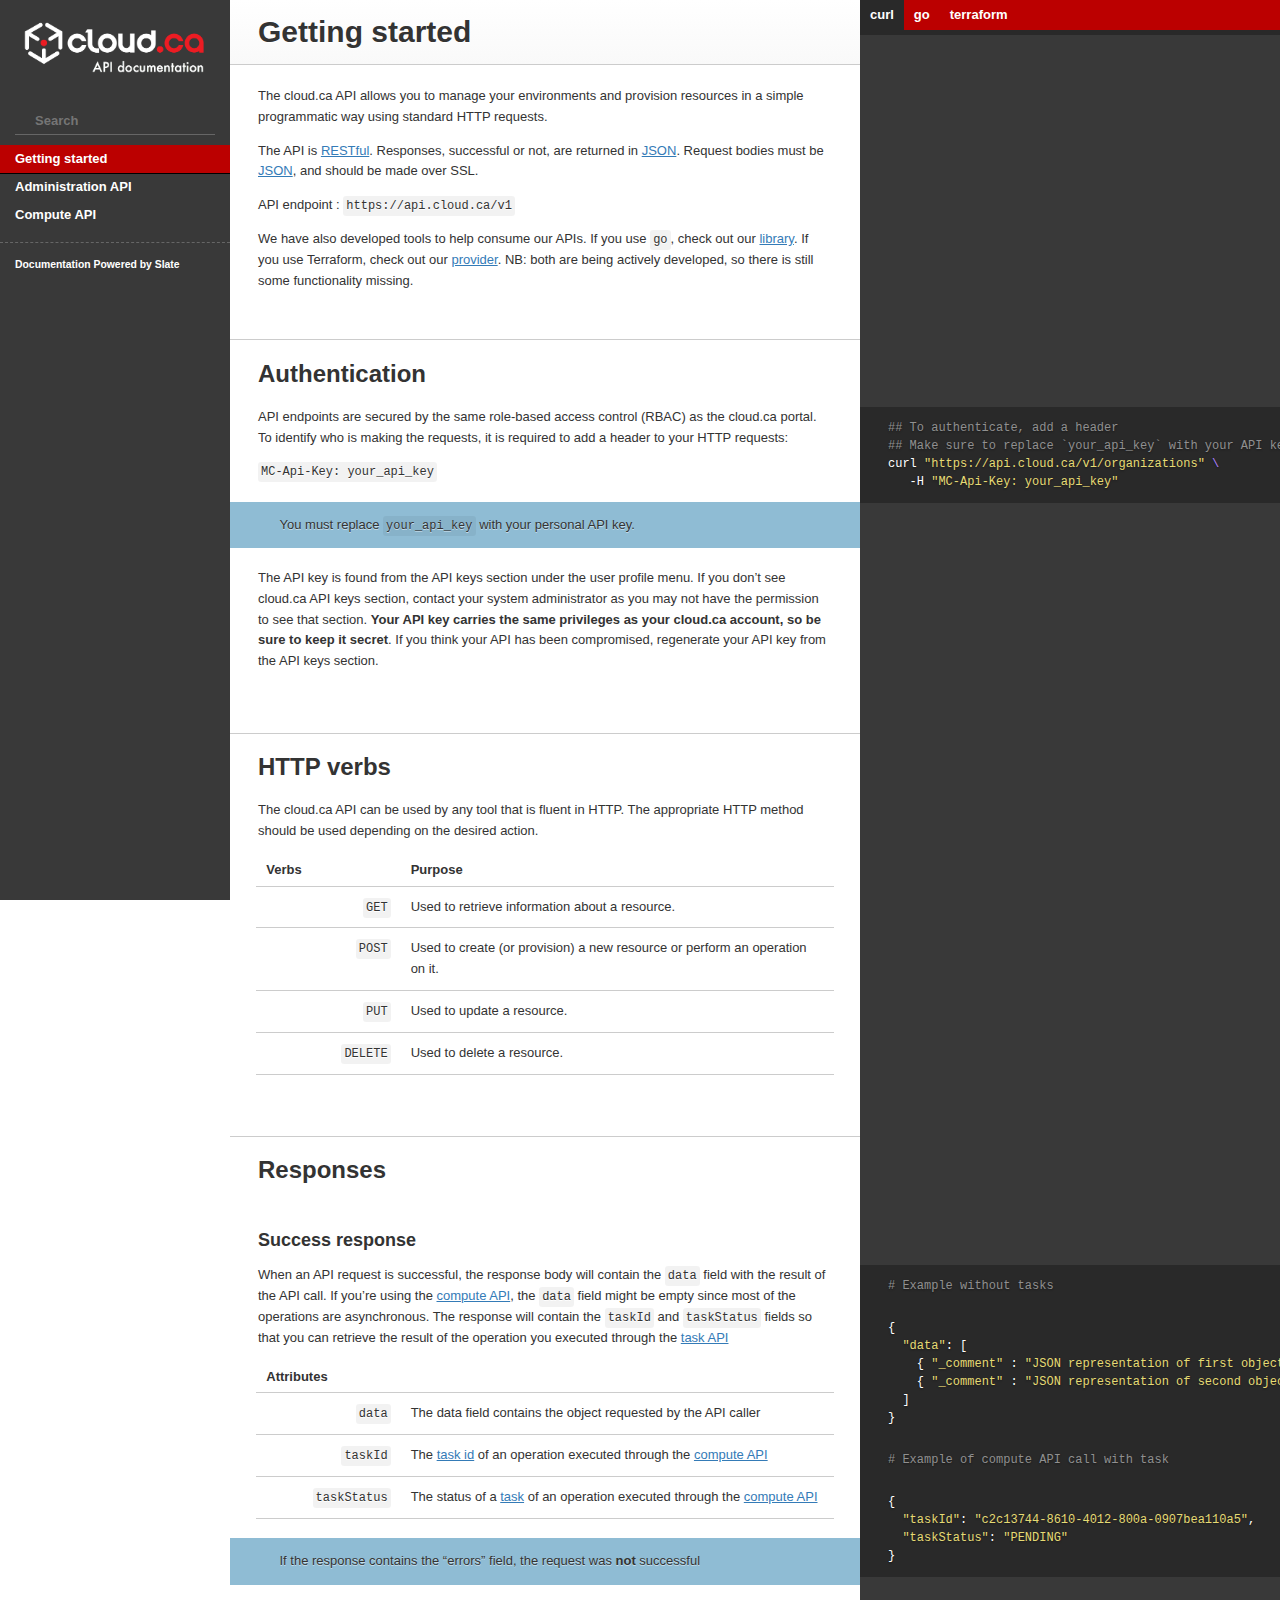
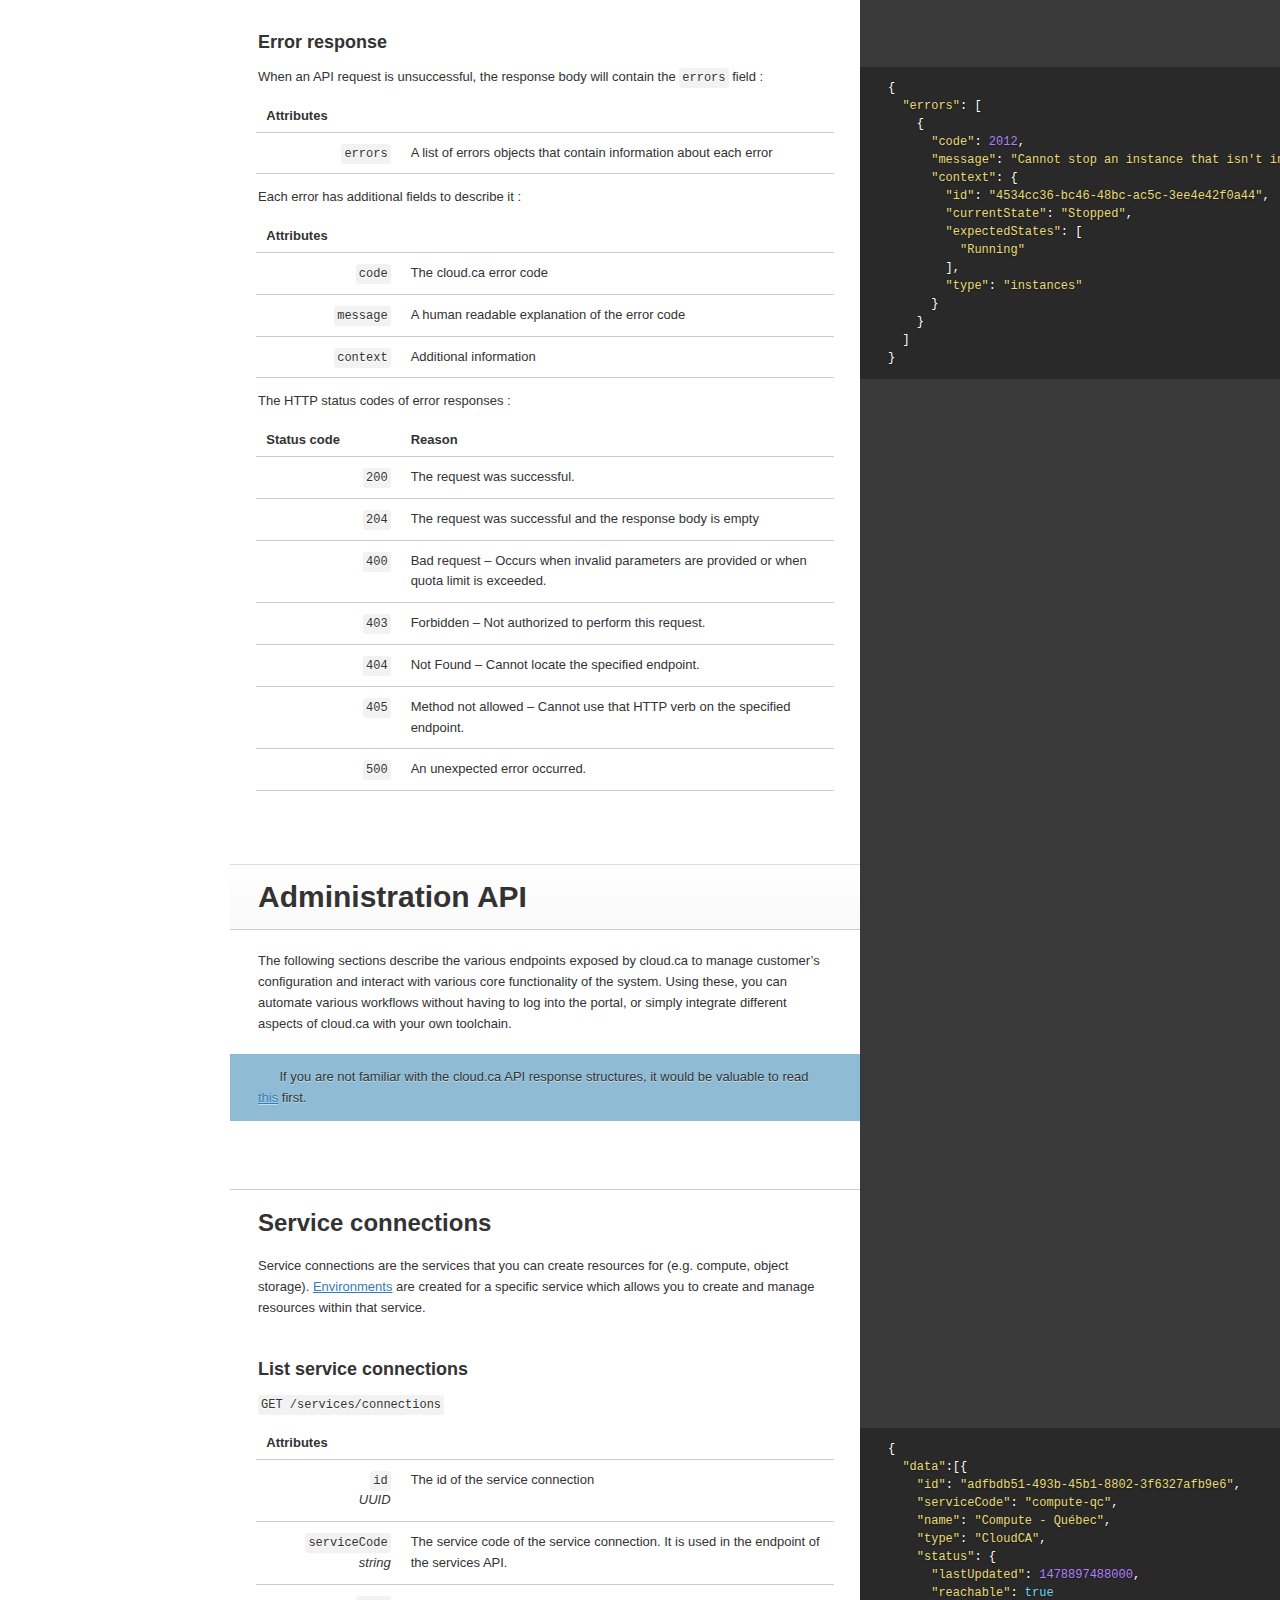
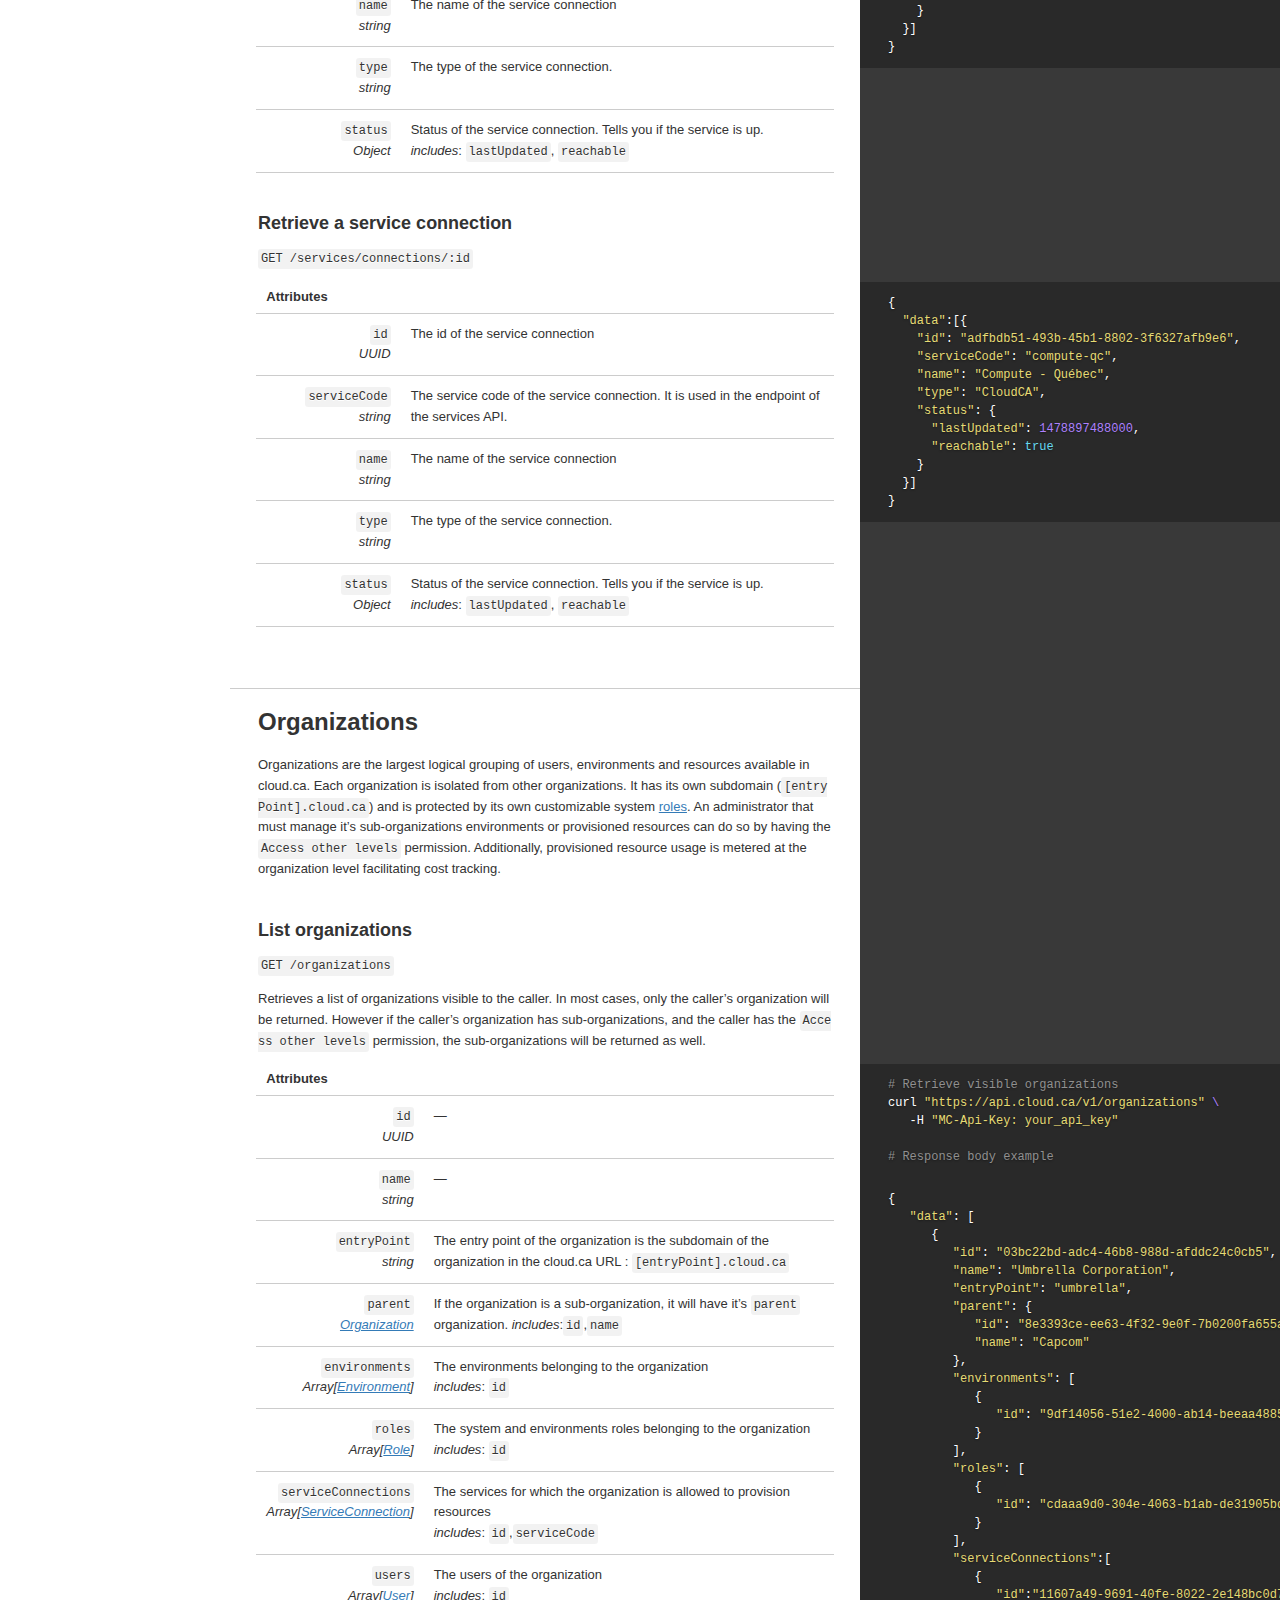
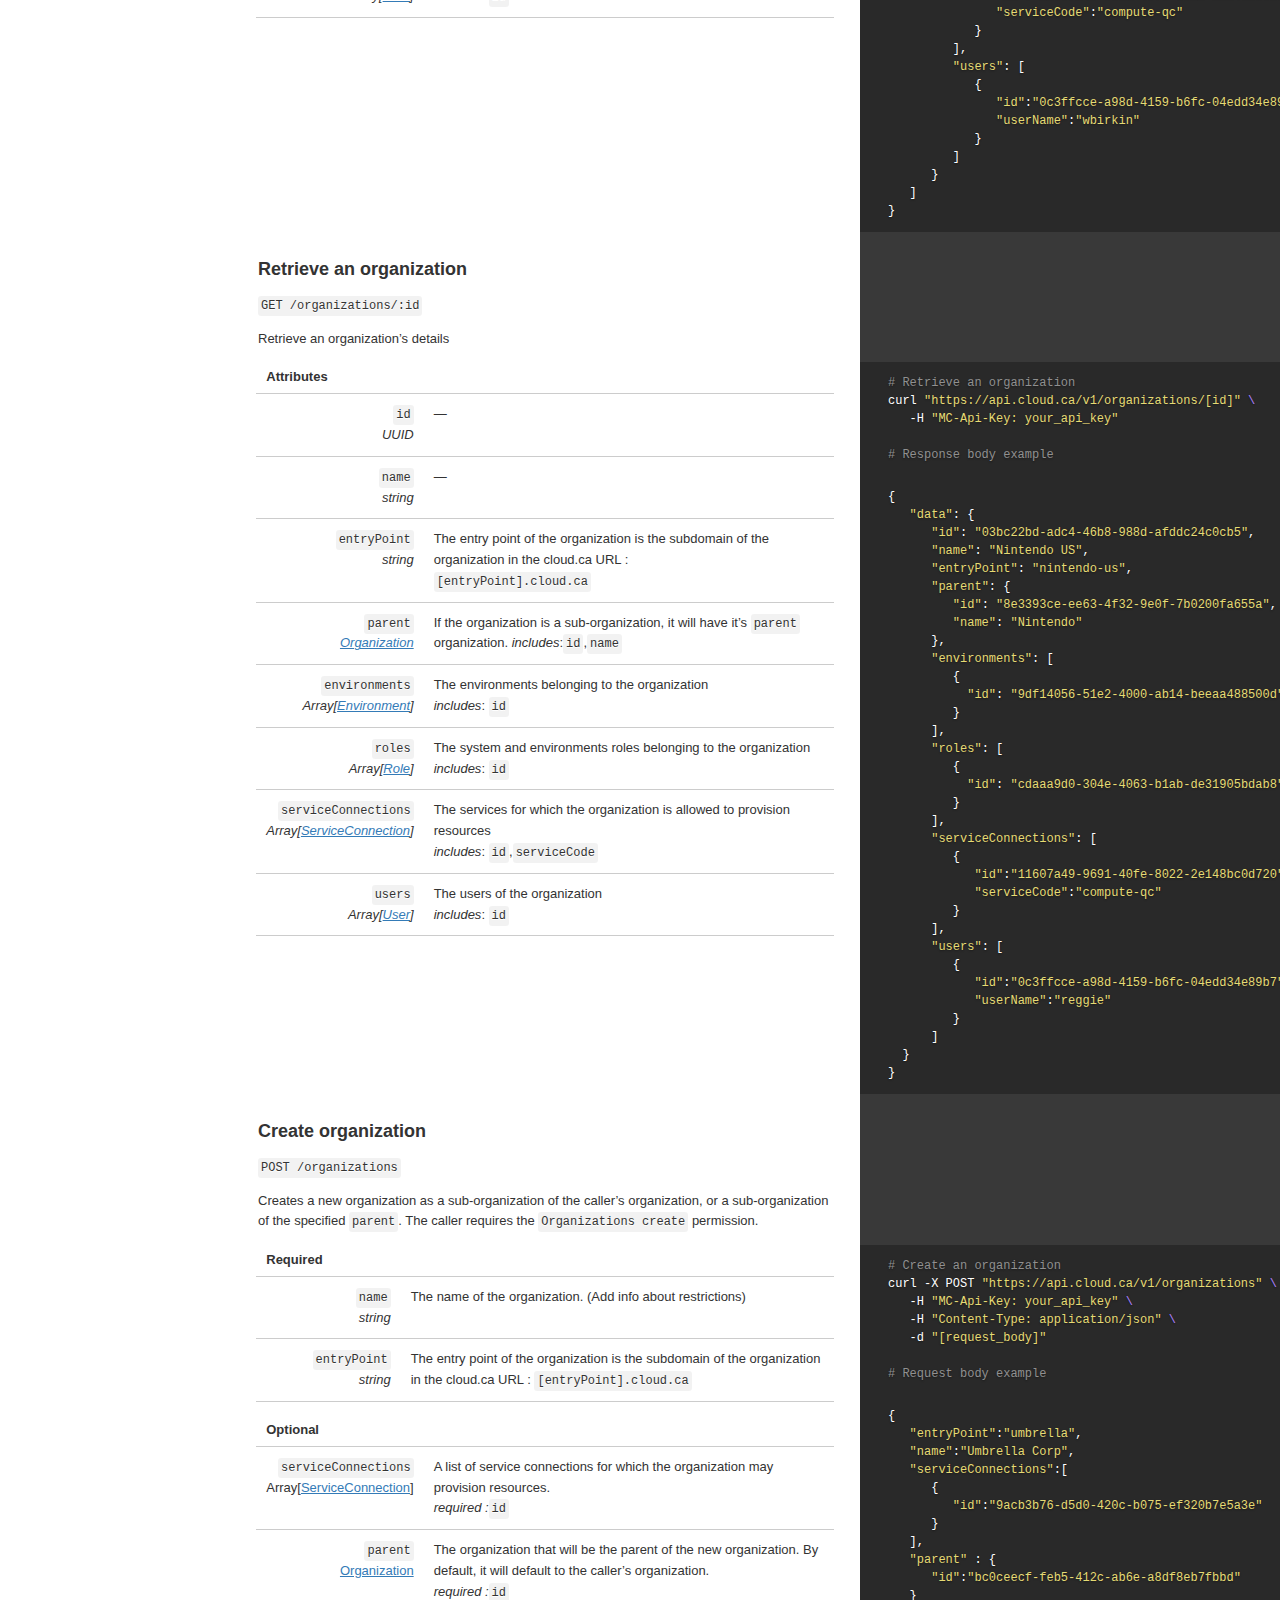
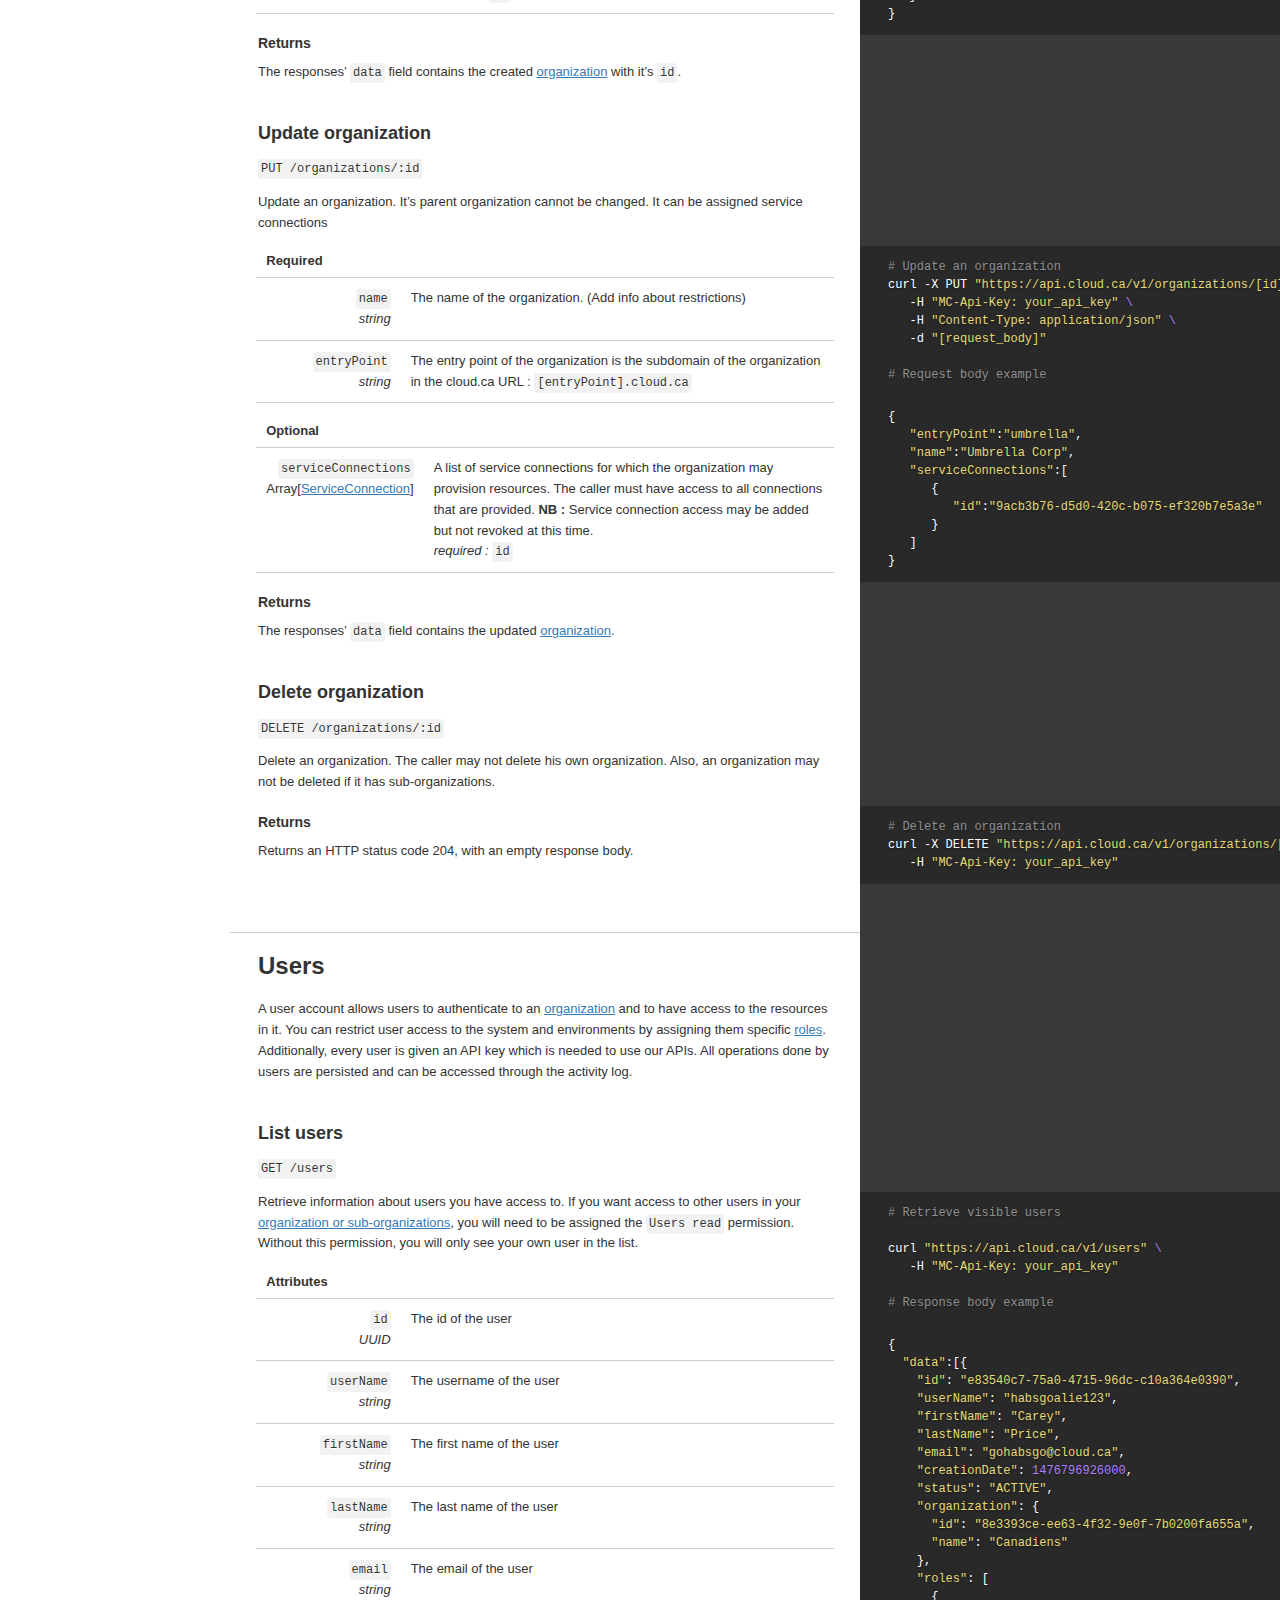
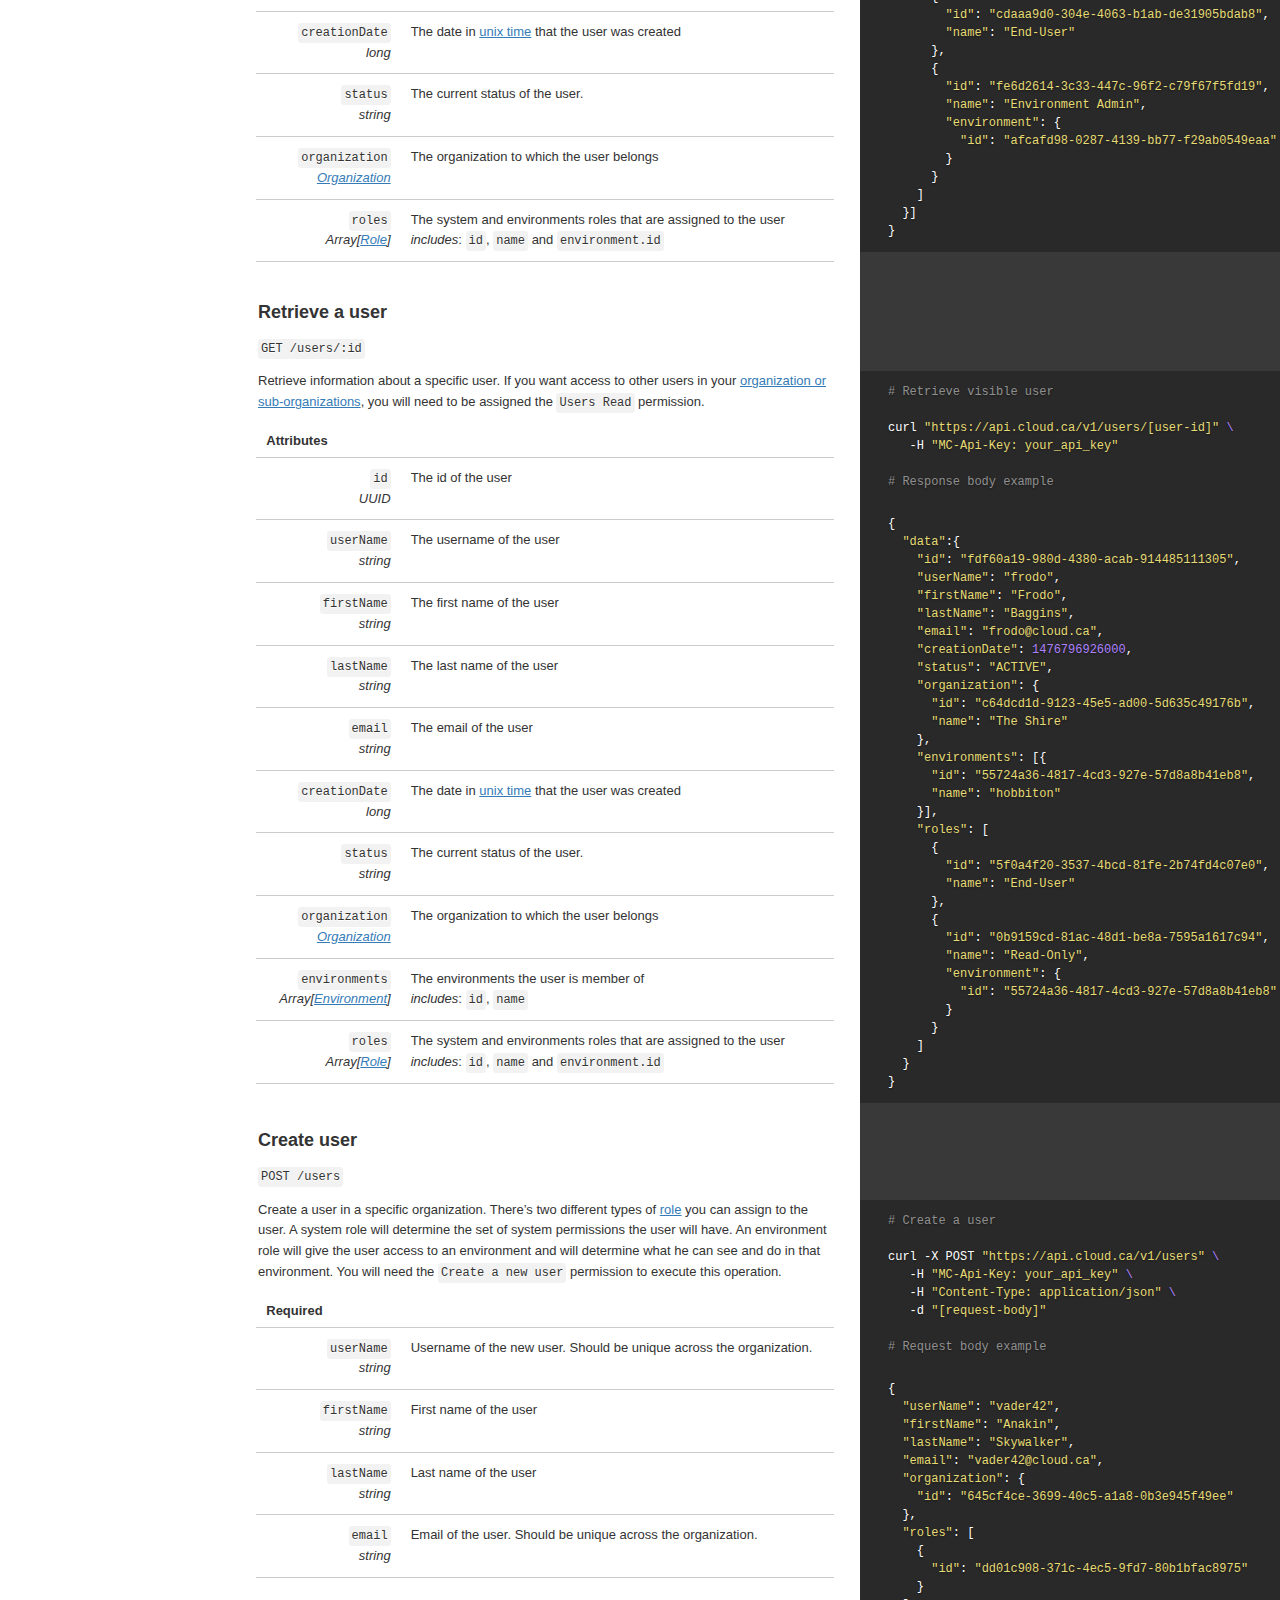
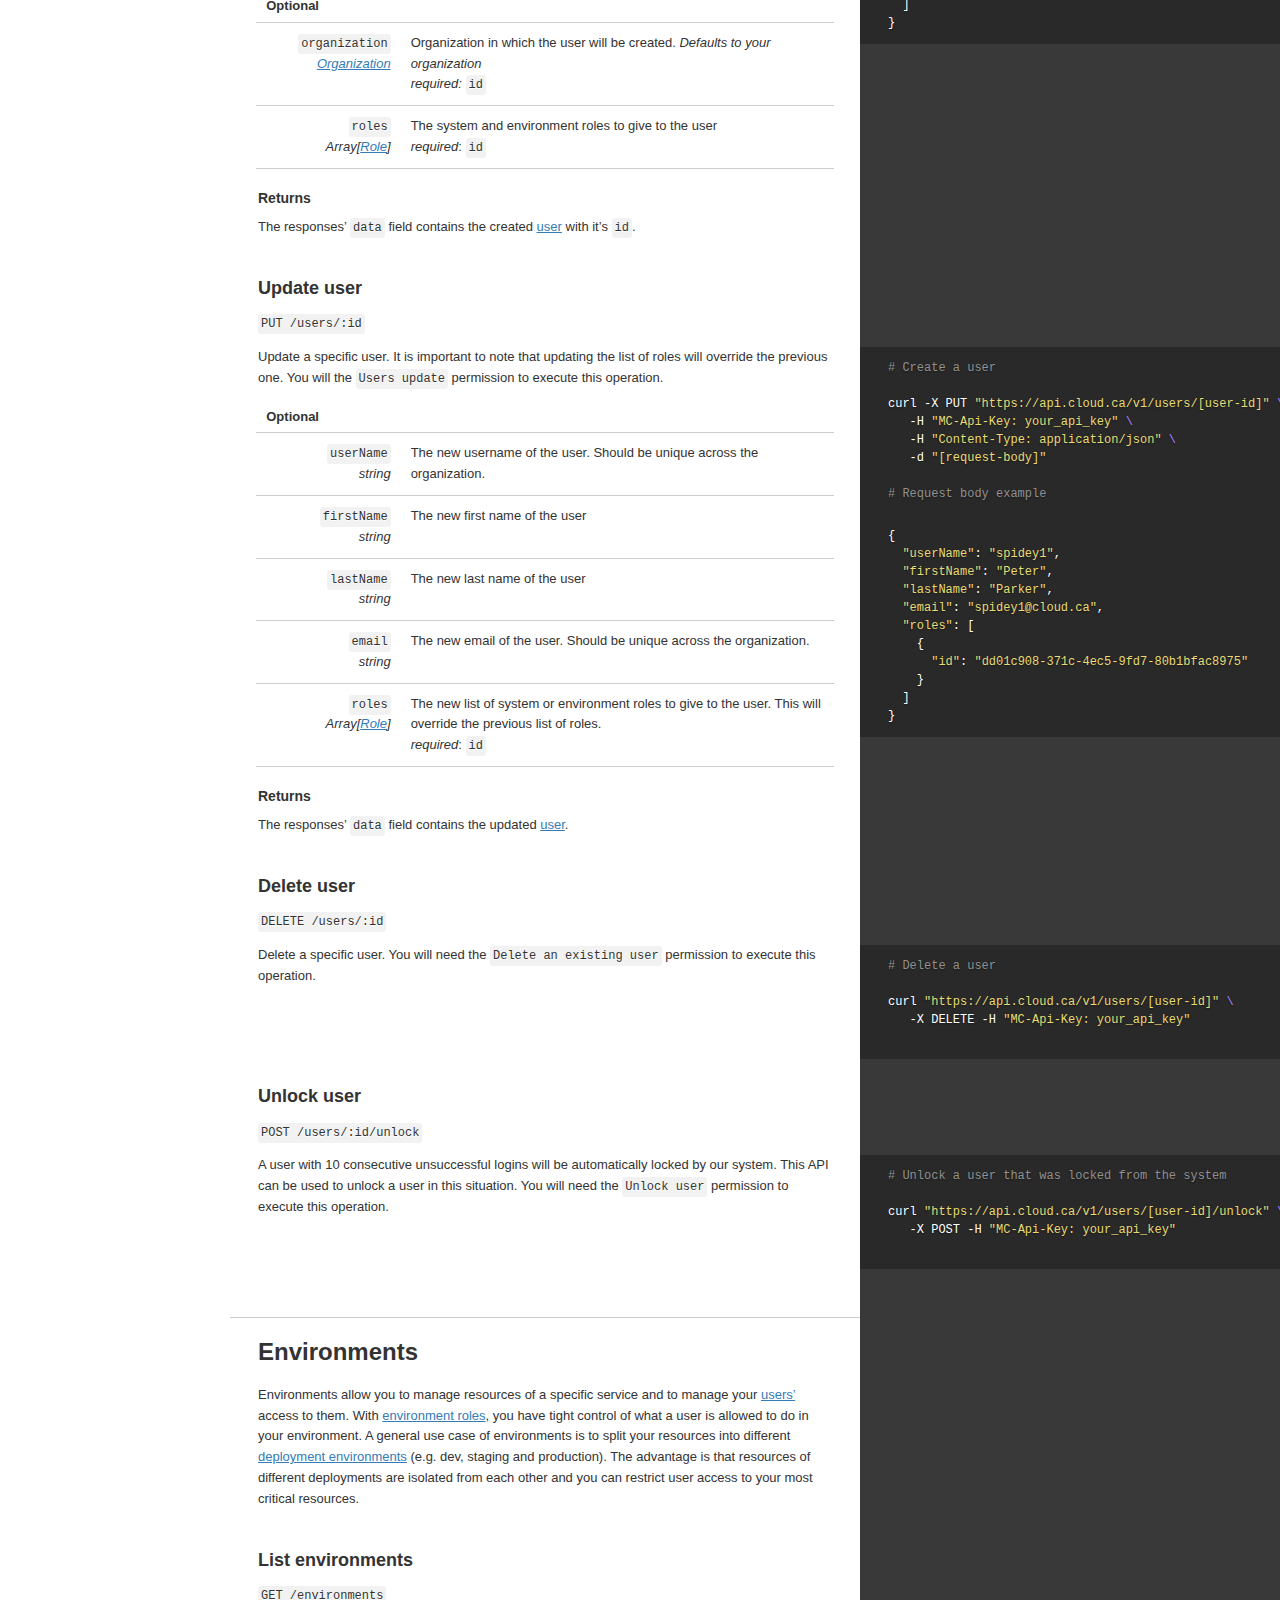
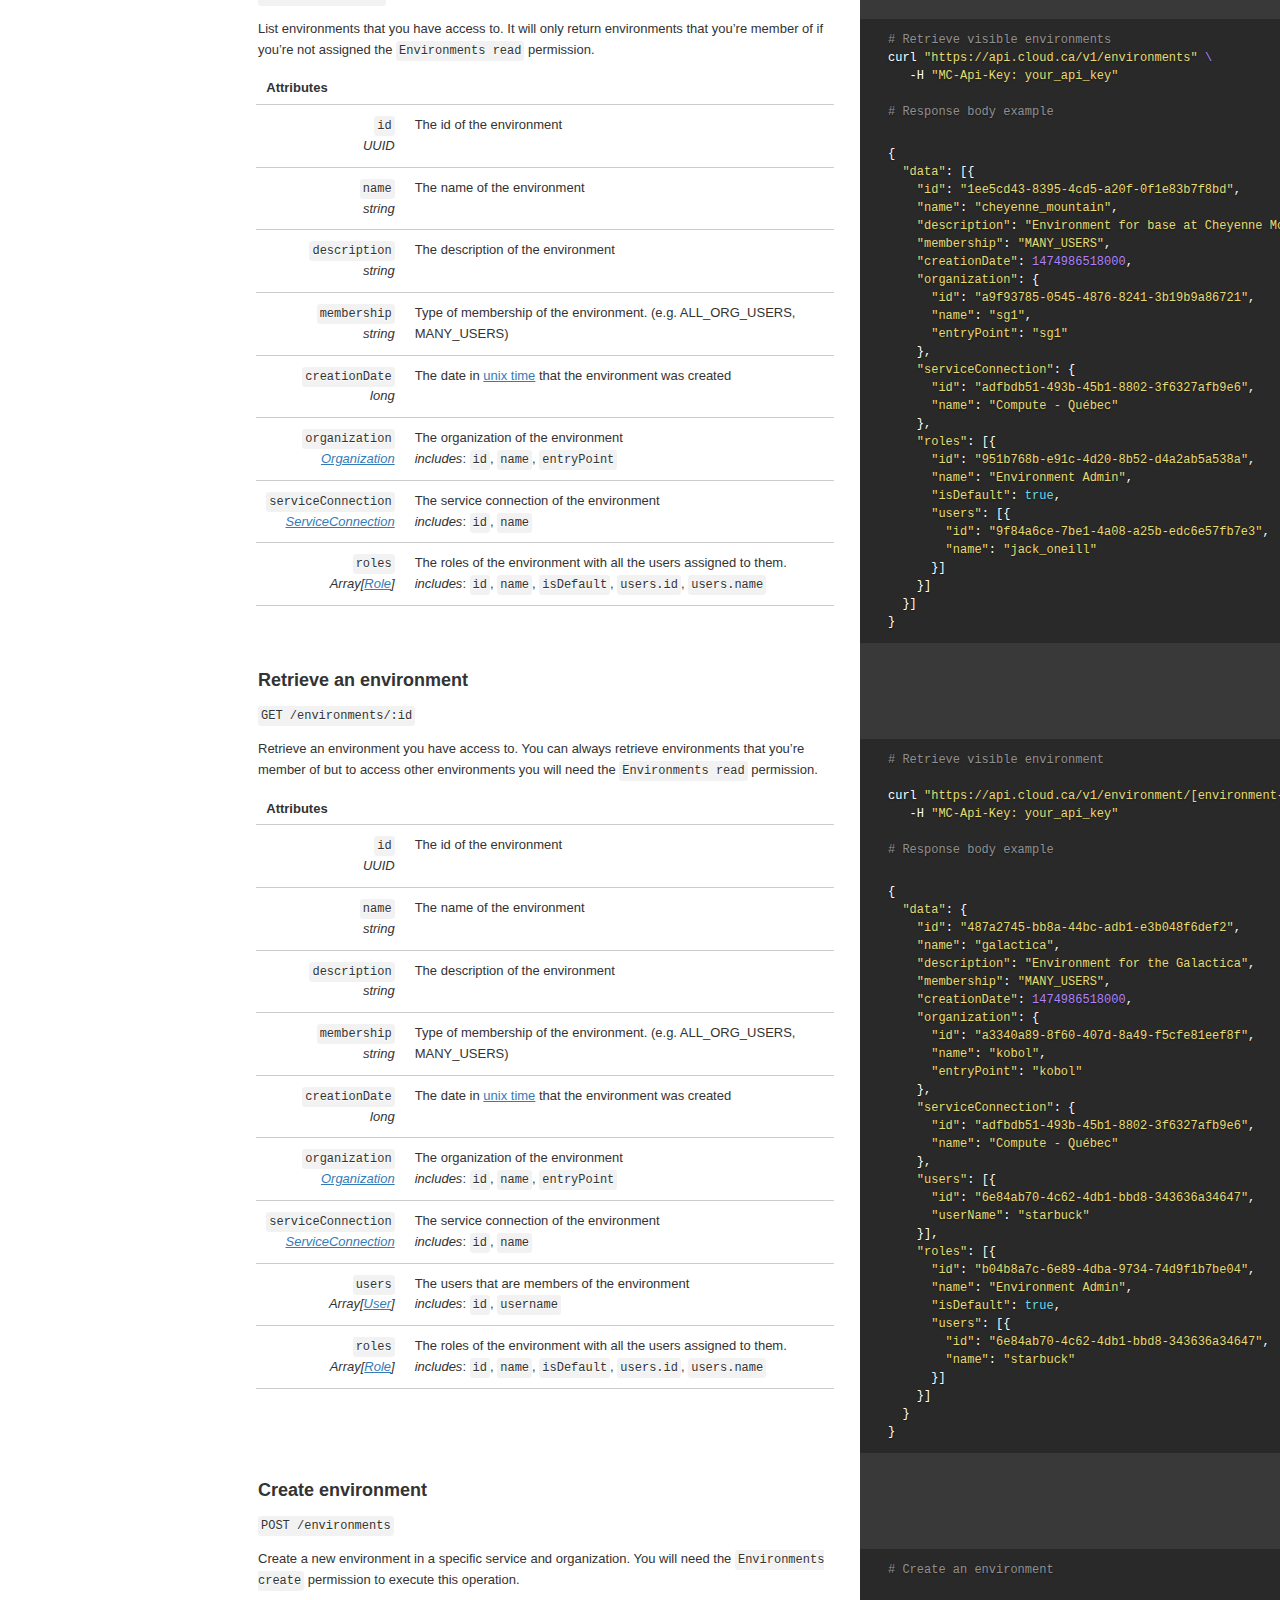
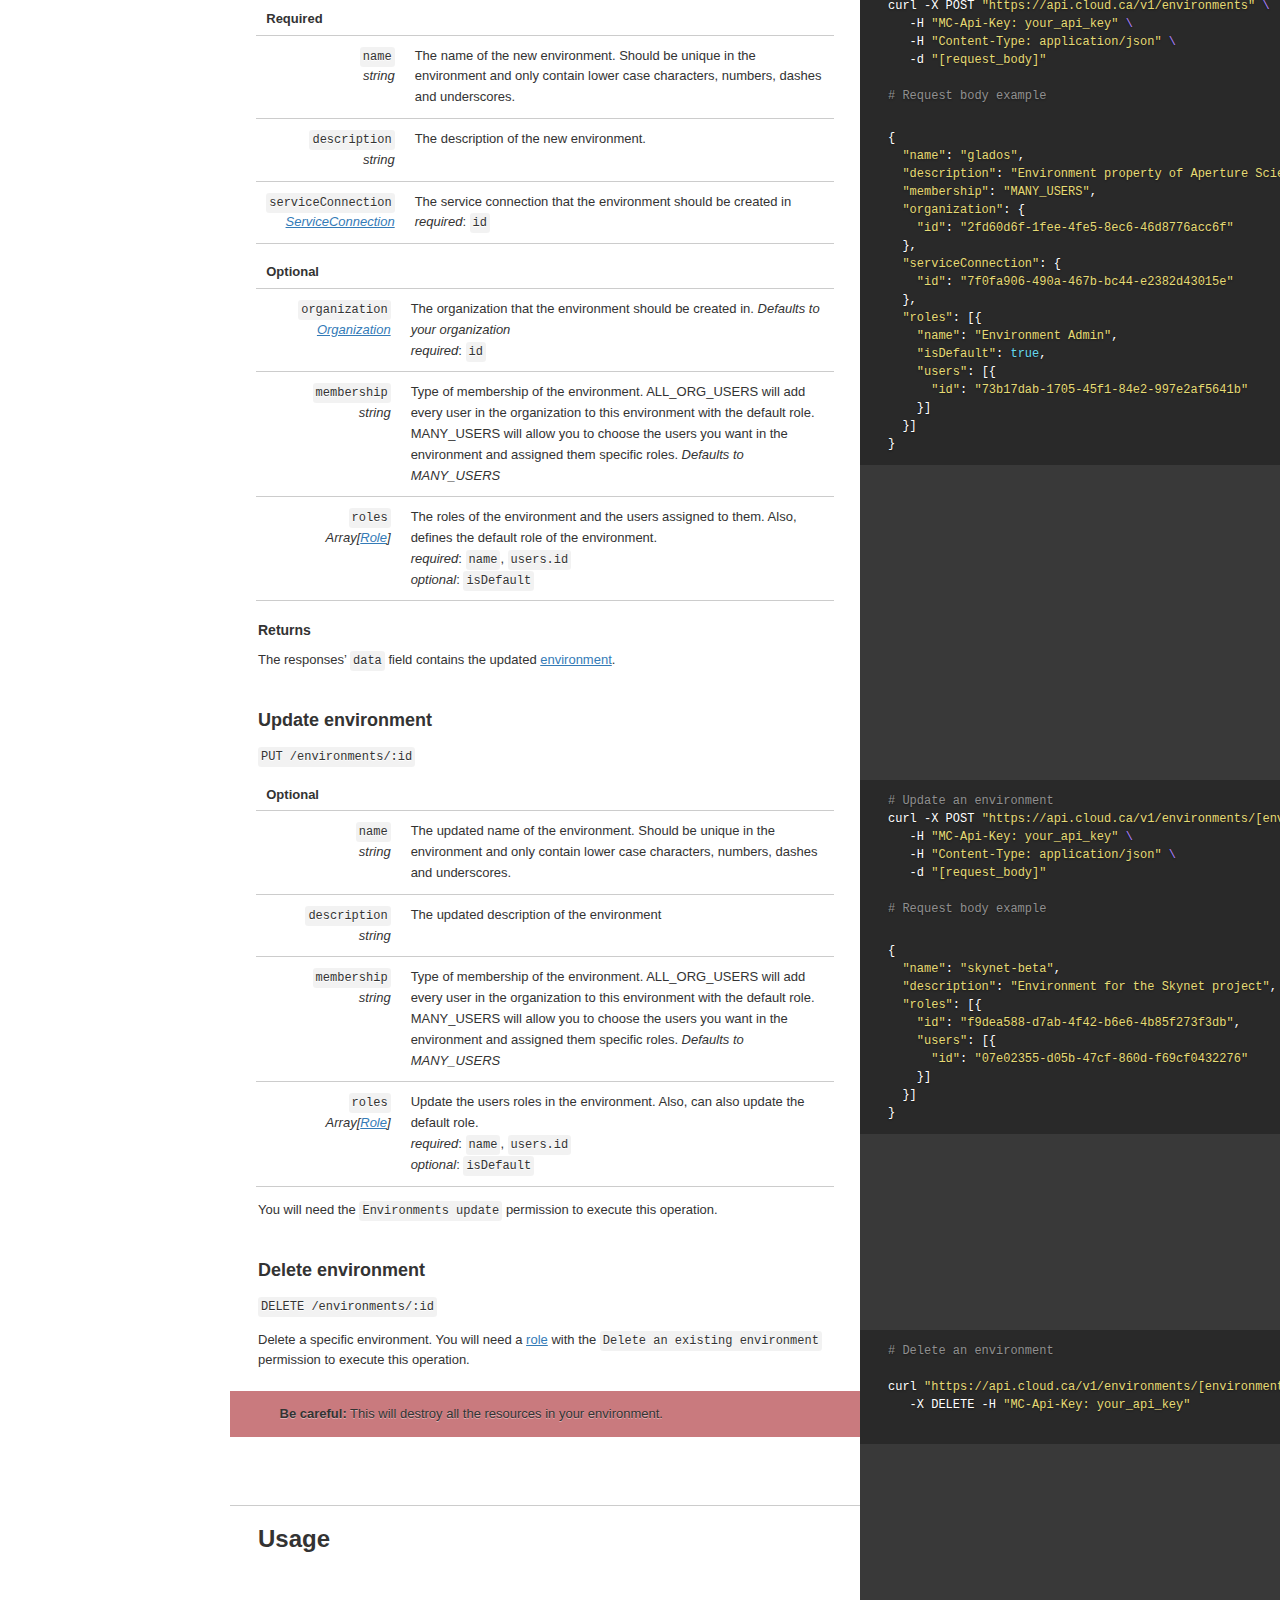
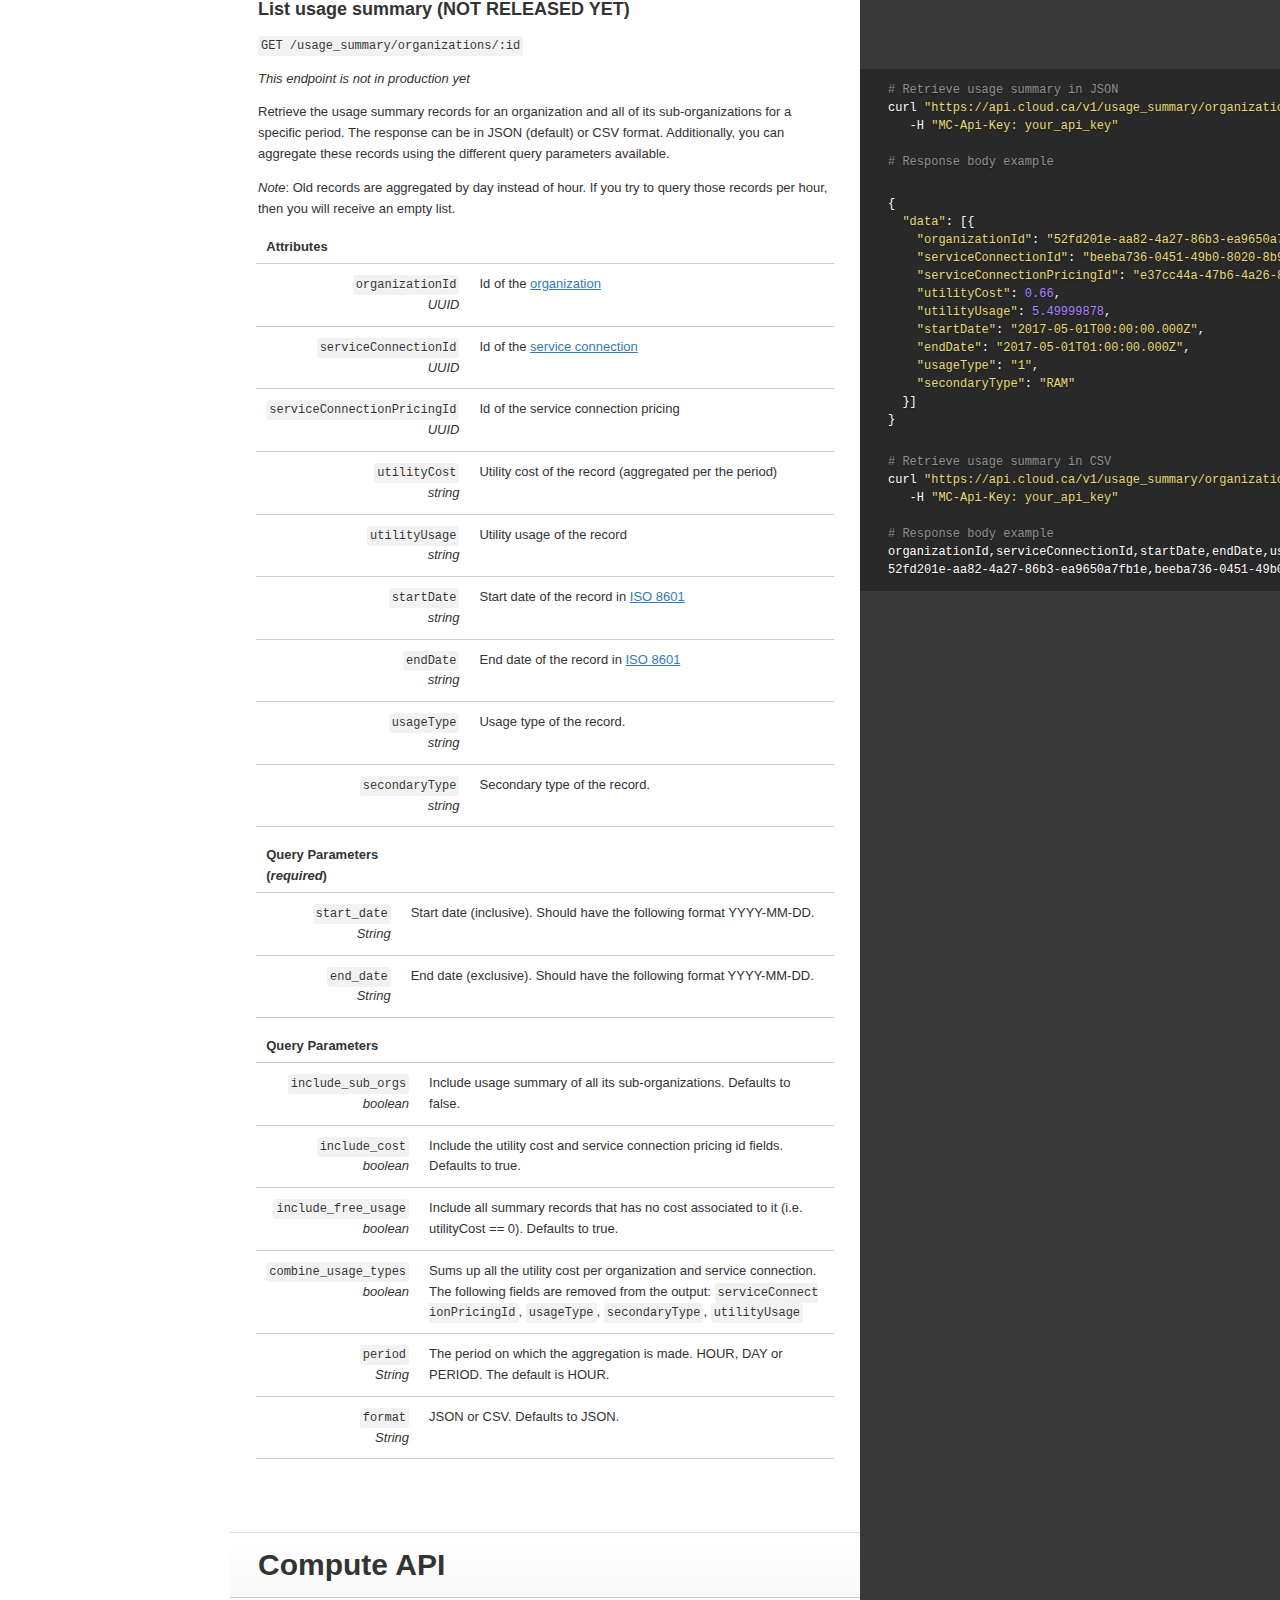
==== commit 536df9fd: "publish: Added unreleased endpoint comment" ====
--- a/index.html
+++ b/index.html
@@ -12,81 +12,190 @@
     <style>
       .highlight table td { padding: 5px; }
 .highlight table pre { margin: 0; }
-.highlight, .highlight .w {
-  color: #f8f8f2;
-  background-color: #272822;
+.highlight .gh {
+  color: #999999;
 }
-.highlight .err {
-  color: #272822;
-  background-color: #f92672;
+.highlight .sr {
+  color: #f6aa11;
 }
-.highlight .c, .highlight .cd, .highlight .cm, .highlight .c1, .highlight .cs {
+.highlight .go {
+  color: #888888;
+}
+.highlight .gp {
+  color: #555555;
+}
+.highlight .gs {
+}
+.highlight .gu {
+  color: #aaaaaa;
+}
+.highlight .nb {
+  color: #f6aa11;
+}
+.highlight .cm {
   color: #75715e;
 }
 .highlight .cp {
-  color: #f4bf75;
+  color: #75715e;
+}
+.highlight .c1 {
+  color: #75715e;
+}
+.highlight .cs {
+  color: #75715e;
+}
+.highlight .c, .highlight .cd {
+  color: #75715e;
+}
+.highlight .err {
+  color: #960050;
+}
+.highlight .gr {
+  color: #960050;
+}
+.highlight .gt {
+  color: #960050;
+}
+.highlight .gd {
+  color: #49483e;
+}
+.highlight .gi {
+  color: #49483e;
+}
+.highlight .ge {
+  color: #49483e;
+}
+.highlight .kc {
+  color: #66d9ef;
+}
+.highlight .kd {
+  color: #66d9ef;
+}
+.highlight .kr {
+  color: #66d9ef;
+}
+.highlight .no {
+  color: #66d9ef;
+}
+.highlight .kt {
+  color: #66d9ef;
+}
+.highlight .mf {
+  color: #ae81ff;
+}
+.highlight .mh {
+  color: #ae81ff;
+}
+.highlight .il {
+  color: #ae81ff;
+}
+.highlight .mi {
+  color: #ae81ff;
+}
+.highlight .mo {
+  color: #ae81ff;
+}
+.highlight .m, .highlight .mb, .highlight .mx {
+  color: #ae81ff;
+}
+.highlight .sc {
+  color: #ae81ff;
+}
+.highlight .se {
+  color: #ae81ff;
+}
+.highlight .ss {
+  color: #ae81ff;
+}
+.highlight .sd {
+  color: #e6db74;
+}
+.highlight .s2 {
+  color: #e6db74;
+}
+.highlight .sb {
+  color: #e6db74;
+}
+.highlight .sh {
+  color: #e6db74;
+}
+.highlight .si {
+  color: #e6db74;
+}
+.highlight .sx {
+  color: #e6db74;
+}
+.highlight .s1 {
+  color: #e6db74;
+}
+.highlight .s {
+  color: #e6db74;
+}
+.highlight .na {
+  color: #a6e22e;
+}
+.highlight .nc {
+  color: #a6e22e;
+}
+.highlight .nd {
+  color: #a6e22e;
+}
+.highlight .ne {
+  color: #a6e22e;
+}
+.highlight .nf {
+  color: #a6e22e;
+}
+.highlight .vc {
+  color: #ffffff;
+}
+.highlight .nn {
+  color: #ffffff;
+}
+.highlight .nl {
+  color: #ffffff;
+}
+.highlight .ni {
+  color: #ffffff;
+}
+.highlight .bp {
+  color: #ffffff;
+}
+.highlight .vg {
+  color: #ffffff;
+}
+.highlight .vi {
+  color: #ffffff;
+}
+.highlight .nv {
+  color: #ffffff;
+}
+.highlight .w {
+  color: #ffffff;
+}
+.highlight {
+  color: #ffffff;
+}
+.highlight .n, .highlight .py, .highlight .nx {
+  color: #ffffff;
+}
+.highlight .ow {
+  color: #f92672;
 }
 .highlight .nt {
-  color: #f4bf75;
-}
-.highlight .o, .highlight .ow {
-  color: #f8f8f2;
-}
-.highlight .p, .highlight .pi {
-  color: #f8f8f2;
-}
-.highlight .gi {
-  color: #a6e22e;
-}
-.highlight .gd {
   color: #f92672;
 }
-.highlight .gh {
-  color: #66d9ef;
-  background-color: #272822;
-  font-weight: bold;
+.highlight .k, .highlight .kv {
+  color: #f92672;
 }
-.highlight .k, .highlight .kn, .highlight .kp, .highlight .kr, .highlight .kv {
-  color: #ae81ff;
+.highlight .kn {
+  color: #f92672;
 }
-.highlight .kc {
-  color: #fd971f;
+.highlight .kp {
+  color: #f92672;
 }
-.highlight .kt {
-  color: #fd971f;
-}
-.highlight .kd {
-  color: #fd971f;
-}
-.highlight .s, .highlight .sb, .highlight .sc, .highlight .sd, .highlight .s2, .highlight .sh, .highlight .sx, .highlight .s1 {
-  color: #a6e22e;
-}
-.highlight .sr {
-  color: #a1efe4;
-}
-.highlight .si {
-  color: #cc6633;
-}
-.highlight .se {
-  color: #cc6633;
-}
-.highlight .nn {
-  color: #f4bf75;
-}
-.highlight .nc {
-  color: #f4bf75;
-}
-.highlight .no {
-  color: #f4bf75;
-}
-.highlight .na {
-  color: #66d9ef;
-}
-.highlight .m, .highlight .mf, .highlight .mh, .highlight .mi, .highlight .il, .highlight .mo, .highlight .mb, .highlight .mx {
-  color: #a6e22e;
-}
-.highlight .ss {
-  color: #a6e22e;
+.highlight .o {
+  color: #f92672;
 }
     </style>
     <link href="stylesheets/screen.css" rel="stylesheet" media="screen" />
@@ -133,13 +242,13 @@
 <p>We have also developed tools to help consume our APIs. If you use <code class="prettyprint">go</code>, check out our <a href="https://github.com/cloud-ca/go-cloudca">library</a>. If you use Terraform, check out our <a href="https://github.com/cloud-ca/terraform-cloudca">provider</a>. NB: both are being actively developed, so there is still some functionality missing.</p>
 
 <h2 id="authentication">Authentication</h2>
-<pre class="highlight go"><code><span class="k">import</span><span class="x"> </span><span class="s">"github.com/cloud-ca/go-cloudca"</span><span class="x">
+<pre class="highlight go tab-go"><code><span class="k">import</span><span class="x"> </span><span class="s">"github.com/cloud-ca/go-cloudca"</span><span class="x">
 </span><span class="n">ccaClient</span><span class="x"> </span><span class="o">:=</span><span class="x"> </span><span class="n">cca</span><span class="o">.</span><span class="n">NewCcaClient</span><span class="p">(</span><span class="s">"your_api_key"</span><span class="p">)</span><span class="x">
-</span></code></pre><pre class="highlight shell"><code><span class="c">## To authenticate, add a header</span>
+</span></code></pre><pre class="highlight shell tab-shell"><code><span class="c">## To authenticate, add a header</span>
 <span class="c">## Make sure to replace `your_api_key` with your API key.</span>
 curl <span class="s2">"https://api.cloud.ca/v1/organizations"</span> <span class="se">\</span>
    -H <span class="s2">"MC-Api-Key: your_api_key"</span>
-</code></pre><pre class="highlight dart"><code><span class="n">provider</span> <span class="s">"cloudca"</span> <span class="o">{</span>
+</code></pre><pre class="highlight dart tab-dart"><code><span class="n">provider</span> <span class="s">"cloudca"</span> <span class="o">{</span>
     <span class="n">api_key</span> <span class="o">=</span> <span class="s">"</span><span class="si">${var.my_api_key}</span><span class="s">"</span>
 <span class="o">}</span>
 </code></pre>
@@ -202,15 +311,15 @@
 }
 ```
 -->
-<pre class="highlight shell"><code><span class="c"># Example without tasks</span>
-</code></pre><pre class="highlight json"><code><span class="p">{</span><span class="w">
+<pre class="highlight shell tab-shell"><code><span class="c"># Example without tasks</span>
+</code></pre><pre class="highlight json tab-json"><code><span class="p">{</span><span class="w">
   </span><span class="s2">"data"</span><span class="p">:</span><span class="w"> </span><span class="p">[</span><span class="w">
     </span><span class="p">{</span><span class="w"> </span><span class="s2">"_comment"</span><span class="w"> </span><span class="p">:</span><span class="w"> </span><span class="s2">"JSON representation of first object goes here"</span><span class="w"> </span><span class="p">},</span><span class="w">
     </span><span class="p">{</span><span class="w"> </span><span class="s2">"_comment"</span><span class="w"> </span><span class="p">:</span><span class="w"> </span><span class="s2">"JSON representation of second object goes here"</span><span class="w"> </span><span class="p">}</span><span class="w">
   </span><span class="p">]</span><span class="w">
 </span><span class="p">}</span><span class="w">
-</span></code></pre><pre class="highlight shell"><code><span class="c"># Example of compute API call with task</span>
-</code></pre><pre class="highlight json"><code><span class="p">{</span><span class="w">
+</span></code></pre><pre class="highlight shell tab-shell"><code><span class="c"># Example of compute API call with task</span>
+</code></pre><pre class="highlight json tab-json"><code><span class="p">{</span><span class="w">
   </span><span class="s2">"taskId"</span><span class="p">:</span><span class="w"> </span><span class="s2">"c2c13744-8610-4012-800a-0907bea110a5"</span><span class="p">,</span><span class="w">
   </span><span class="s2">"taskStatus"</span><span class="p">:</span><span class="w"> </span><span class="s2">"PENDING"</span><span class="w">
 </span><span class="p">}</span><span class="w">
@@ -246,7 +355,7 @@
 </aside>
 
 <h3 id="error-response">Error response</h3>
-<pre class="highlight json"><code><span class="p">{</span><span class="w">
+<pre class="highlight json tab-json"><code><span class="p">{</span><span class="w">
   </span><span class="s2">"errors"</span><span class="p">:</span><span class="w"> </span><span class="p">[</span><span class="w">
     </span><span class="p">{</span><span class="w">
       </span><span class="s2">"code"</span><span class="p">:</span><span class="w"> </span><span class="mi">2012</span><span class="p">,</span><span class="w">
@@ -262,7 +371,7 @@
     </span><span class="p">}</span><span class="w">
   </span><span class="p">]</span><span class="w">
 </span><span class="p">}</span><span class="w">
-</span></code></pre><pre class="highlight go"><code><span class="n">_</span><span class="p">,</span><span class="x"> </span><span class="n">err</span><span class="x"> </span><span class="o">:=</span><span class="x"> </span><span class="n">ccaResources</span><span class="o">.</span><span class="n">Volumes</span><span class="o">.</span><span class="n">Get</span><span class="p">(</span><span class="s">"[some-volume-id]"</span><span class="p">)</span><span class="x">
+</span></code></pre><pre class="highlight go tab-go"><code><span class="n">_</span><span class="p">,</span><span class="x"> </span><span class="n">err</span><span class="x"> </span><span class="o">:=</span><span class="x"> </span><span class="n">ccaResources</span><span class="o">.</span><span class="n">Volumes</span><span class="o">.</span><span class="n">Get</span><span class="p">(</span><span class="s">"[some-volume-id]"</span><span class="p">)</span><span class="x">
 </span><span class="k">if</span><span class="x"> </span><span class="n">err</span><span class="x"> </span><span class="o">!=</span><span class="x"> </span><span class="no">nil</span><span class="x"> </span><span class="p">{</span><span class="x">
    </span><span class="k">if</span><span class="x"> </span><span class="n">errorResponse</span><span class="p">,</span><span class="x"> </span><span class="n">ok</span><span class="x"> </span><span class="o">:=</span><span class="x"> </span><span class="n">err</span><span class="o">.</span><span class="p">(</span><span class="n">api</span><span class="o">.</span><span class="n">CcaErrorResponse</span><span class="p">);</span><span class="x"> </span><span class="n">ok</span><span class="x"> </span><span class="p">{</span><span class="x">
       </span><span class="k">if</span><span class="x"> </span><span class="n">errorResponse</span><span class="o">.</span><span class="n">StatusCode</span><span class="x"> </span><span class="o">==</span><span class="x"> </span><span class="n">api</span><span class="o">.</span><span class="n">NOT_FOUND</span><span class="x"> </span><span class="p">{</span><span class="x">
@@ -381,20 +490,19 @@
 <h3 id="list-service-connections">List service connections</h3>
 
 <p><code class="prettyprint">GET /services/connections</code></p>
-<pre class="highlight json"><code><span class="p">{</span><span class="w">
+<pre class="highlight json tab-json"><code><span class="p">{</span><span class="w">
   </span><span class="s2">"data"</span><span class="p">:[{</span><span class="w">
     </span><span class="s2">"id"</span><span class="p">:</span><span class="w"> </span><span class="s2">"adfbdb51-493b-45b1-8802-3f6327afb9e6"</span><span class="p">,</span><span class="w">
     </span><span class="s2">"serviceCode"</span><span class="p">:</span><span class="w"> </span><span class="s2">"compute-qc"</span><span class="p">,</span><span class="w">
     </span><span class="s2">"name"</span><span class="p">:</span><span class="w"> </span><span class="s2">"Compute - Québec"</span><span class="p">,</span><span class="w">
     </span><span class="s2">"type"</span><span class="p">:</span><span class="w"> </span><span class="s2">"CloudCA"</span><span class="p">,</span><span class="w">
-    </span><span class="s2">"category"</span><span class="p">:</span><span class="w"> </span><span class="s2">"IAAS"</span><span class="p">,</span><span class="w">
     </span><span class="s2">"status"</span><span class="p">:</span><span class="w"> </span><span class="p">{</span><span class="w">  
       </span><span class="s2">"lastUpdated"</span><span class="p">:</span><span class="w"> </span><span class="mi">1478897488000</span><span class="p">,</span><span class="w">
       </span><span class="s2">"reachable"</span><span class="p">:</span><span class="w"> </span><span class="kc">true</span><span class="w">
     </span><span class="p">}</span><span class="w">
   </span><span class="p">}]</span><span class="w">
 </span><span class="p">}</span><span class="w">
-</span></code></pre><pre class="highlight go"><code><span class="n">ccaClient</span><span class="x"> </span><span class="o">:=</span><span class="x"> </span><span class="n">cca</span><span class="o">.</span><span class="n">NewCcaClient</span><span class="p">(</span><span class="s">"your_api_key"</span><span class="p">)</span><span class="x">
+</span></code></pre><pre class="highlight go tab-go"><code><span class="n">ccaClient</span><span class="x"> </span><span class="o">:=</span><span class="x"> </span><span class="n">cca</span><span class="o">.</span><span class="n">NewCcaClient</span><span class="p">(</span><span class="s">"your_api_key"</span><span class="p">)</span><span class="x">
 </span><span class="n">serviceConnection</span><span class="p">,</span><span class="x"> </span><span class="n">err</span><span class="x"> </span><span class="o">:=</span><span class="x"> </span><span class="n">ccaClient</span><span class="o">.</span><span class="n">ServiceConnections</span><span class="o">.</span><span class="n">List</span><span class="p">()</span><span class="x">
 </span></code></pre>
 <table><thead>
@@ -420,10 +528,6 @@
 <td>The type of the service connection.</td>
 </tr>
 <tr>
-<td><code class="prettyprint">category</code><br/><em>string</em></td>
-<td>The category of the service connection.</td>
-</tr>
-<tr>
 <td><code class="prettyprint">status</code><br/><em>Object</em></td>
 <td>Status of the service connection. Tells you if the service is up.<br/><em>includes</em>: <code class="prettyprint">lastUpdated</code>, <code class="prettyprint">reachable</code></td>
 </tr>
@@ -434,20 +538,19 @@
 <h3 id="retrieve-a-service-connection">Retrieve a service connection</h3>
 
 <p><code class="prettyprint">GET /services/connections/:id</code></p>
-<pre class="highlight json"><code><span class="p">{</span><span class="w">
+<pre class="highlight json tab-json"><code><span class="p">{</span><span class="w">
   </span><span class="s2">"data"</span><span class="p">:[{</span><span class="w">
     </span><span class="s2">"id"</span><span class="p">:</span><span class="w"> </span><span class="s2">"adfbdb51-493b-45b1-8802-3f6327afb9e6"</span><span class="p">,</span><span class="w">
     </span><span class="s2">"serviceCode"</span><span class="p">:</span><span class="w"> </span><span class="s2">"compute-qc"</span><span class="p">,</span><span class="w">
     </span><span class="s2">"name"</span><span class="p">:</span><span class="w"> </span><span class="s2">"Compute - Québec"</span><span class="p">,</span><span class="w">
     </span><span class="s2">"type"</span><span class="p">:</span><span class="w"> </span><span class="s2">"CloudCA"</span><span class="p">,</span><span class="w">
-    </span><span class="s2">"category"</span><span class="p">:</span><span class="w"> </span><span class="s2">"IAAS"</span><span class="p">,</span><span class="w">
     </span><span class="s2">"status"</span><span class="p">:</span><span class="w"> </span><span class="p">{</span><span class="w">  
       </span><span class="s2">"lastUpdated"</span><span class="p">:</span><span class="w"> </span><span class="mi">1478897488000</span><span class="p">,</span><span class="w">
       </span><span class="s2">"reachable"</span><span class="p">:</span><span class="w"> </span><span class="kc">true</span><span class="w">
     </span><span class="p">}</span><span class="w">
   </span><span class="p">}]</span><span class="w">
 </span><span class="p">}</span><span class="w">
-</span></code></pre><pre class="highlight go"><code><span class="n">ccaClient</span><span class="x"> </span><span class="o">:=</span><span class="x"> </span><span class="n">cca</span><span class="o">.</span><span class="n">NewCcaClient</span><span class="p">(</span><span class="s">"your_api_key"</span><span class="p">)</span><span class="x">
+</span></code></pre><pre class="highlight go tab-go"><code><span class="n">ccaClient</span><span class="x"> </span><span class="o">:=</span><span class="x"> </span><span class="n">cca</span><span class="o">.</span><span class="n">NewCcaClient</span><span class="p">(</span><span class="s">"your_api_key"</span><span class="p">)</span><span class="x">
 </span><span class="n">serviceConnections</span><span class="p">,</span><span class="x"> </span><span class="n">err</span><span class="x"> </span><span class="o">:=</span><span class="x"> </span><span class="n">ccaClient</span><span class="o">.</span><span class="n">ServiceConnections</span><span class="o">.</span><span class="n">Get</span><span class="p">(</span><span class="s">"[service-connection-id]"</span><span class="p">)</span><span class="x">
 </span></code></pre>
 <table><thead>
@@ -473,10 +576,6 @@
 <td>The type of the service connection.</td>
 </tr>
 <tr>
-<td><code class="prettyprint">category</code><br/><em>string</em></td>
-<td>The category of the service connection.</td>
-</tr>
-<tr>
 <td><code class="prettyprint">status</code><br/><em>Object</em></td>
 <td>Status of the service connection. Tells you if the service is up.<br/><em>includes</em>: <code class="prettyprint">lastUpdated</code>, <code class="prettyprint">reachable</code></td>
 </tr>
@@ -493,15 +592,15 @@
 <p><code class="prettyprint">GET /organizations</code></p>
 
 <p>Retrieves a list of organizations visible to the caller. In most cases, only the caller&rsquo;s organization will be returned. However if the caller&rsquo;s organization has sub-organizations, and the caller has the <code class="prettyprint">Access other levels</code> permission, the sub-organizations will be returned as well.</p>
-<pre class="highlight go"><code><span class="c">// List organizations</span><span class="x">
+<pre class="highlight go tab-go"><code><span class="c">// List organizations</span><span class="x">
 </span><span class="n">ccaClient</span><span class="x"> </span><span class="o">:=</span><span class="x"> </span><span class="n">cca</span><span class="o">.</span><span class="n">NewCcaClient</span><span class="p">(</span><span class="s">"your_api_key"</span><span class="p">)</span><span class="x">
 </span><span class="n">organizations</span><span class="p">,</span><span class="x"> </span><span class="n">err</span><span class="x"> </span><span class="o">:=</span><span class="x"> </span><span class="n">ccaClient</span><span class="o">.</span><span class="n">Organizations</span><span class="o">.</span><span class="n">List</span><span class="p">()</span><span class="x">
-</span></code></pre><pre class="highlight shell"><code><span class="c"># Retrieve visible organizations</span>
+</span></code></pre><pre class="highlight shell tab-shell"><code><span class="c"># Retrieve visible organizations</span>
 curl <span class="s2">"https://api.cloud.ca/v1/organizations"</span> <span class="se">\</span>
    -H <span class="s2">"MC-Api-Key: your_api_key"</span>
 
 <span class="c"># Response body example</span>
-</code></pre><pre class="highlight json"><code><span class="p">{</span><span class="w">
+</code></pre><pre class="highlight json tab-json"><code><span class="p">{</span><span class="w">
    </span><span class="s2">"data"</span><span class="p">:</span><span class="w"> </span><span class="p">[</span><span class="w">
       </span><span class="p">{</span><span class="w">
          </span><span class="s2">"id"</span><span class="p">:</span><span class="w"> </span><span class="s2">"03bc22bd-adc4-46b8-988d-afddc24c0cb5"</span><span class="p">,</span><span class="w">
@@ -584,12 +683,12 @@
 <p><code class="prettyprint">GET /organizations/:id</code></p>
 
 <p>Retrieve an organization&rsquo;s details</p>
-<pre class="highlight shell"><code><span class="c"># Retrieve an organization</span>
+<pre class="highlight shell tab-shell"><code><span class="c"># Retrieve an organization</span>
 curl <span class="s2">"https://api.cloud.ca/v1/organizations/[id]"</span> <span class="se">\</span>
    -H <span class="s2">"MC-Api-Key: your_api_key"</span>
 
 <span class="c"># Response body example</span>
-</code></pre><pre class="highlight json"><code><span class="p">{</span><span class="w">
+</code></pre><pre class="highlight json tab-json"><code><span class="p">{</span><span class="w">
    </span><span class="s2">"data"</span><span class="p">:</span><span class="w"> </span><span class="p">{</span><span class="w">
       </span><span class="s2">"id"</span><span class="p">:</span><span class="w"> </span><span class="s2">"03bc22bd-adc4-46b8-988d-afddc24c0cb5"</span><span class="p">,</span><span class="w">
       </span><span class="s2">"name"</span><span class="p">:</span><span class="w"> </span><span class="s2">"Nintendo US"</span><span class="p">,</span><span class="w">
@@ -670,14 +769,14 @@
 <p><code class="prettyprint">POST /organizations</code></p>
 
 <p>Creates a new organization as a sub-organization of the caller&rsquo;s organization, or a sub-organization of the specified <code class="prettyprint">parent</code>. The caller requires the <code class="prettyprint">Organizations create</code> permission.</p>
-<pre class="highlight shell"><code><span class="c"># Create an organization</span>
+<pre class="highlight shell tab-shell"><code><span class="c"># Create an organization</span>
 curl -X POST <span class="s2">"https://api.cloud.ca/v1/organizations"</span> <span class="se">\</span>
    -H <span class="s2">"MC-Api-Key: your_api_key"</span> <span class="se">\</span>
    -H <span class="s2">"Content-Type: application/json"</span> <span class="se">\</span>
    -d <span class="s2">"[request_body]"</span>
 
 <span class="c"># Request body example</span>
-</code></pre><pre class="highlight json"><code><span class="p">{</span><span class="w">
+</code></pre><pre class="highlight json tab-json"><code><span class="p">{</span><span class="w">
    </span><span class="s2">"entryPoint"</span><span class="p">:</span><span class="s2">"umbrella"</span><span class="p">,</span><span class="w">
    </span><span class="s2">"name"</span><span class="p">:</span><span class="s2">"Umbrella Corp"</span><span class="p">,</span><span class="w">
    </span><span class="s2">"serviceConnections"</span><span class="p">:[</span><span class="w">
@@ -733,14 +832,14 @@
 <p><code class="prettyprint">PUT /organizations/:id</code></p>
 
 <p>Update an organization. It&rsquo;s parent organization cannot be changed. It can be assigned service connections</p>
-<pre class="highlight shell"><code><span class="c"># Update an organization</span>
+<pre class="highlight shell tab-shell"><code><span class="c"># Update an organization</span>
 curl -X PUT <span class="s2">"https://api.cloud.ca/v1/organizations/[id]"</span> <span class="se">\</span>
    -H <span class="s2">"MC-Api-Key: your_api_key"</span> <span class="se">\</span>
    -H <span class="s2">"Content-Type: application/json"</span> <span class="se">\</span>
    -d <span class="s2">"[request_body]"</span>
 
 <span class="c"># Request body example</span>
-</code></pre><pre class="highlight json"><code><span class="p">{</span><span class="w">
+</code></pre><pre class="highlight json tab-json"><code><span class="p">{</span><span class="w">
    </span><span class="s2">"entryPoint"</span><span class="p">:</span><span class="s2">"umbrella"</span><span class="p">,</span><span class="w">
    </span><span class="s2">"name"</span><span class="p">:</span><span class="s2">"Umbrella Corp"</span><span class="p">,</span><span class="w">
    </span><span class="s2">"serviceConnections"</span><span class="p">:[</span><span class="w">
@@ -778,7 +877,7 @@
 </tr>
 </tbody></table>
 
-<h4 id="returns">Returns</h4>
+<h5 id="returns">Returns</h5>
 
 <p>The responses&rsquo; <code class="prettyprint">data</code> field contains the updated <a href="#organizations">organization</a>.</p>
 
@@ -789,11 +888,11 @@
 <p><code class="prettyprint">DELETE /organizations/:id</code></p>
 
 <p>Delete an organization. The caller may not delete his own organization. Also, an organization may not be deleted if it has sub-organizations.</p>
-<pre class="highlight shell"><code><span class="c"># Delete an organization</span>
+<pre class="highlight shell tab-shell"><code><span class="c"># Delete an organization</span>
 curl -X DELETE <span class="s2">"https://api.cloud.ca/v1/organizations/[id]"</span> <span class="se">\</span>
    -H <span class="s2">"MC-Api-Key: your_api_key"</span>
 </code></pre>
-<h4 id="returns">Returns</h4>
+<h5 id="returns">Returns</h5>
 
 <p>Returns an HTTP status code 204, with an empty response body.</p>
 
@@ -806,13 +905,13 @@
 <h3 id="list-users">List users</h3>
 
 <p><code class="prettyprint">GET /users</code></p>
-<pre class="highlight shell"><code><span class="c"># Retrieve visible users</span>
+<pre class="highlight shell tab-shell"><code><span class="c"># Retrieve visible users</span>
 
 curl <span class="s2">"https://api.cloud.ca/v1/users"</span> <span class="se">\</span>
    -H <span class="s2">"MC-Api-Key: your_api_key"</span>
 
 <span class="c"># Response body example</span>
-</code></pre><pre class="highlight json"><code><span class="p">{</span><span class="w">
+</code></pre><pre class="highlight json tab-json"><code><span class="p">{</span><span class="w">
   </span><span class="s2">"data"</span><span class="p">:[{</span><span class="w">
     </span><span class="s2">"id"</span><span class="p">:</span><span class="w"> </span><span class="s2">"e83540c7-75a0-4715-96dc-c10a364e0390"</span><span class="p">,</span><span class="w">
     </span><span class="s2">"userName"</span><span class="p">:</span><span class="w"> </span><span class="s2">"habsgoalie123"</span><span class="p">,</span><span class="w">
@@ -840,7 +939,7 @@
     </span><span class="p">]</span><span class="w">
   </span><span class="p">}]</span><span class="w">
 </span><span class="p">}</span><span class="w">
-</span></code></pre><pre class="highlight go"><code><span class="n">ccaClient</span><span class="x"> </span><span class="o">:=</span><span class="x"> </span><span class="n">cca</span><span class="o">.</span><span class="n">NewCcaClient</span><span class="p">(</span><span class="s">"your_api_key"</span><span class="p">)</span><span class="x">
+</span></code></pre><pre class="highlight go tab-go"><code><span class="n">ccaClient</span><span class="x"> </span><span class="o">:=</span><span class="x"> </span><span class="n">cca</span><span class="o">.</span><span class="n">NewCcaClient</span><span class="p">(</span><span class="s">"your_api_key"</span><span class="p">)</span><span class="x">
 </span><span class="n">users</span><span class="p">,</span><span class="x"> </span><span class="n">err</span><span class="x"> </span><span class="o">:=</span><span class="x"> </span><span class="n">ccaClient</span><span class="o">.</span><span class="n">Users</span><span class="o">.</span><span class="n">List</span><span class="p">()</span><span class="x">
 </span></code></pre>
 <p>Retrieve information about users you have access to. If you want access to other users in your <a href="#organizations">organization or sub-organizations</a>, you will need to be assigned the <code class="prettyprint">Users read</code> permission. Without this permission, you will only see your own user in the list.</p>
@@ -894,13 +993,13 @@
 <h3 id="retrieve-a-user">Retrieve a user</h3>
 
 <p><code class="prettyprint">GET /users/:id</code></p>
-<pre class="highlight shell"><code><span class="c"># Retrieve visible user</span>
+<pre class="highlight shell tab-shell"><code><span class="c"># Retrieve visible user</span>
 
 curl <span class="s2">"https://api.cloud.ca/v1/users/[user-id]"</span> <span class="se">\</span>
    -H <span class="s2">"MC-Api-Key: your_api_key"</span>
 
 <span class="c"># Response body example</span>
-</code></pre><pre class="highlight json"><code><span class="p">{</span><span class="w">
+</code></pre><pre class="highlight json tab-json"><code><span class="p">{</span><span class="w">
   </span><span class="s2">"data"</span><span class="p">:{</span><span class="w">
     </span><span class="s2">"id"</span><span class="p">:</span><span class="w"> </span><span class="s2">"fdf60a19-980d-4380-acab-914485111305"</span><span class="p">,</span><span class="w">
     </span><span class="s2">"userName"</span><span class="p">:</span><span class="w"> </span><span class="s2">"frodo"</span><span class="p">,</span><span class="w">
@@ -932,7 +1031,7 @@
     </span><span class="p">]</span><span class="w">
   </span><span class="p">}</span><span class="w">
 </span><span class="p">}</span><span class="w">
-</span></code></pre><pre class="highlight go"><code><span class="n">ccaClient</span><span class="x"> </span><span class="o">:=</span><span class="x"> </span><span class="n">cca</span><span class="o">.</span><span class="n">NewCcaClient</span><span class="p">(</span><span class="s">"your_api_key"</span><span class="p">)</span><span class="x">
+</span></code></pre><pre class="highlight go tab-go"><code><span class="n">ccaClient</span><span class="x"> </span><span class="o">:=</span><span class="x"> </span><span class="n">cca</span><span class="o">.</span><span class="n">NewCcaClient</span><span class="p">(</span><span class="s">"your_api_key"</span><span class="p">)</span><span class="x">
 </span><span class="n">user</span><span class="p">,</span><span class="x"> </span><span class="n">err</span><span class="x"> </span><span class="o">:=</span><span class="x"> </span><span class="n">ccaClient</span><span class="o">.</span><span class="n">Users</span><span class="o">.</span><span class="n">Get</span><span class="p">(</span><span class="s">"[user-id]"</span><span class="p">)</span><span class="x">
 </span></code></pre>
 <p>Retrieve information about a specific user. If you want access to other users in your <a href="#organizations">organization or sub-organizations</a>, you will need to be assigned the <code class="prettyprint">Users Read</code> permission.</p>
@@ -990,7 +1089,7 @@
 <h3 id="create-user">Create user</h3>
 
 <p><code class="prettyprint">POST /users</code></p>
-<pre class="highlight shell"><code><span class="c"># Create a user</span>
+<pre class="highlight shell tab-shell"><code><span class="c"># Create a user</span>
 
 curl -X POST <span class="s2">"https://api.cloud.ca/v1/users"</span> <span class="se">\</span>
    -H <span class="s2">"MC-Api-Key: your_api_key"</span> <span class="se">\</span>
@@ -998,7 +1097,7 @@
    -d <span class="s2">"[request-body]"</span>
 
 <span class="c"># Request body example</span>
-</code></pre><pre class="highlight json"><code><span class="p">{</span><span class="w">
+</code></pre><pre class="highlight json tab-json"><code><span class="p">{</span><span class="w">
   </span><span class="s2">"userName"</span><span class="p">:</span><span class="w"> </span><span class="s2">"vader42"</span><span class="p">,</span><span class="w">
   </span><span class="s2">"firstName"</span><span class="p">:</span><span class="w"> </span><span class="s2">"Anakin"</span><span class="p">,</span><span class="w">
   </span><span class="s2">"lastName"</span><span class="p">:</span><span class="w"> </span><span class="s2">"Skywalker"</span><span class="p">,</span><span class="w">
@@ -1064,7 +1163,7 @@
 <h3 id="update-user">Update user</h3>
 
 <p><code class="prettyprint">PUT /users/:id</code></p>
-<pre class="highlight shell"><code><span class="c"># Create a user</span>
+<pre class="highlight shell tab-shell"><code><span class="c"># Create a user</span>
 
 curl -X PUT <span class="s2">"https://api.cloud.ca/v1/users/[user-id]"</span> <span class="se">\</span>
    -H <span class="s2">"MC-Api-Key: your_api_key"</span> <span class="se">\</span>
@@ -1072,7 +1171,7 @@
    -d <span class="s2">"[request-body]"</span>
 
 <span class="c"># Request body example</span>
-</code></pre><pre class="highlight json"><code><span class="p">{</span><span class="w">
+</code></pre><pre class="highlight json tab-json"><code><span class="p">{</span><span class="w">
   </span><span class="s2">"userName"</span><span class="p">:</span><span class="w"> </span><span class="s2">"spidey1"</span><span class="p">,</span><span class="w">
   </span><span class="s2">"firstName"</span><span class="p">:</span><span class="w"> </span><span class="s2">"Peter"</span><span class="p">,</span><span class="w">
   </span><span class="s2">"lastName"</span><span class="p">:</span><span class="w"> </span><span class="s2">"Parker"</span><span class="p">,</span><span class="w">
@@ -1123,7 +1222,7 @@
 <h3 id="delete-user">Delete user</h3>
 
 <p><code class="prettyprint">DELETE /users/:id</code></p>
-<pre class="highlight shell"><code><span class="c"># Delete a user</span>
+<pre class="highlight shell tab-shell"><code><span class="c"># Delete a user</span>
 
 curl <span class="s2">"https://api.cloud.ca/v1/users/[user-id]"</span> <span class="se">\</span>
    -X DELETE -H <span class="s2">"MC-Api-Key: your_api_key"</span>
@@ -1136,7 +1235,7 @@
 <h3 id="unlock-user">Unlock user</h3>
 
 <p><code class="prettyprint">POST /users/:id/unlock</code></p>
-<pre class="highlight shell"><code><span class="c"># Unlock a user that was locked from the system</span>
+<pre class="highlight shell tab-shell"><code><span class="c"># Unlock a user that was locked from the system</span>
 
 curl <span class="s2">"https://api.cloud.ca/v1/users/[user-id]/unlock"</span> <span class="se">\</span>
    -X POST -H <span class="s2">"MC-Api-Key: your_api_key"</span>
@@ -1153,12 +1252,12 @@
 <h3 id="list-environments">List environments</h3>
 
 <p><code class="prettyprint">GET /environments</code></p>
-<pre class="highlight shell"><code><span class="c"># Retrieve visible environments</span>
+<pre class="highlight shell tab-shell"><code><span class="c"># Retrieve visible environments</span>
 curl <span class="s2">"https://api.cloud.ca/v1/environments"</span> <span class="se">\</span>
    -H <span class="s2">"MC-Api-Key: your_api_key"</span>
 
 <span class="c"># Response body example</span>
-</code></pre><pre class="highlight json"><code><span class="p">{</span><span class="w">
+</code></pre><pre class="highlight json tab-json"><code><span class="p">{</span><span class="w">
   </span><span class="s2">"data"</span><span class="p">:</span><span class="w"> </span><span class="p">[{</span><span class="w">
     </span><span class="s2">"id"</span><span class="p">:</span><span class="w"> </span><span class="s2">"1ee5cd43-8395-4cd5-a20f-0f1e83b7f8bd"</span><span class="p">,</span><span class="w">
     </span><span class="s2">"name"</span><span class="p">:</span><span class="w"> </span><span class="s2">"cheyenne_mountain"</span><span class="p">,</span><span class="w">
@@ -1185,7 +1284,7 @@
     </span><span class="p">}]</span><span class="w">
   </span><span class="p">}]</span><span class="w">
 </span><span class="p">}</span><span class="w">
-</span></code></pre><pre class="highlight go"><code><span class="n">ccaClient</span><span class="x"> </span><span class="o">:=</span><span class="x"> </span><span class="n">cca</span><span class="o">.</span><span class="n">NewCcaClient</span><span class="p">(</span><span class="s">"your_api_key"</span><span class="p">)</span><span class="x">
+</span></code></pre><pre class="highlight go tab-go"><code><span class="n">ccaClient</span><span class="x"> </span><span class="o">:=</span><span class="x"> </span><span class="n">cca</span><span class="o">.</span><span class="n">NewCcaClient</span><span class="p">(</span><span class="s">"your_api_key"</span><span class="p">)</span><span class="x">
 </span><span class="n">environments</span><span class="p">,</span><span class="x"> </span><span class="n">err</span><span class="x"> </span><span class="o">:=</span><span class="x"> </span><span class="n">ccaClient</span><span class="o">.</span><span class="n">Environments</span><span class="o">.</span><span class="n">List</span><span class="p">()</span><span class="x">
 </span></code></pre>
 <p>List environments that you have access to. It will only return environments that you&rsquo;re member of if you&rsquo;re not assigned the <code class="prettyprint">Environments read</code> permission.</p>
@@ -1235,13 +1334,13 @@
 <h3 id="retrieve-an-environment">Retrieve an environment</h3>
 
 <p><code class="prettyprint">GET /environments/:id</code></p>
-<pre class="highlight shell"><code><span class="c"># Retrieve visible environment</span>
+<pre class="highlight shell tab-shell"><code><span class="c"># Retrieve visible environment</span>
 
 curl <span class="s2">"https://api.cloud.ca/v1/environment/[environment-id]"</span> <span class="se">\</span>
    -H <span class="s2">"MC-Api-Key: your_api_key"</span>
 
 <span class="c"># Response body example</span>
-</code></pre><pre class="highlight json"><code><span class="p">{</span><span class="w">
+</code></pre><pre class="highlight json tab-json"><code><span class="p">{</span><span class="w">
   </span><span class="s2">"data"</span><span class="p">:</span><span class="w"> </span><span class="p">{</span><span class="w">
     </span><span class="s2">"id"</span><span class="p">:</span><span class="w"> </span><span class="s2">"487a2745-bb8a-44bc-adb1-e3b048f6def2"</span><span class="p">,</span><span class="w">
     </span><span class="s2">"name"</span><span class="p">:</span><span class="w"> </span><span class="s2">"galactica"</span><span class="p">,</span><span class="w">
@@ -1272,7 +1371,7 @@
     </span><span class="p">}]</span><span class="w">
   </span><span class="p">}</span><span class="w">
 </span><span class="p">}</span><span class="w">
-</span></code></pre><pre class="highlight go"><code><span class="n">ccaClient</span><span class="x"> </span><span class="o">:=</span><span class="x"> </span><span class="n">cca</span><span class="o">.</span><span class="n">NewCcaClient</span><span class="p">(</span><span class="s">"your_api_key"</span><span class="p">)</span><span class="x">
+</span></code></pre><pre class="highlight go tab-go"><code><span class="n">ccaClient</span><span class="x"> </span><span class="o">:=</span><span class="x"> </span><span class="n">cca</span><span class="o">.</span><span class="n">NewCcaClient</span><span class="p">(</span><span class="s">"your_api_key"</span><span class="p">)</span><span class="x">
 </span><span class="n">environment</span><span class="p">,</span><span class="x"> </span><span class="n">err</span><span class="x"> </span><span class="o">:=</span><span class="x"> </span><span class="n">ccaClient</span><span class="o">.</span><span class="n">Environments</span><span class="o">.</span><span class="n">Get</span><span class="p">(</span><span class="s">"[environment-id]"</span><span class="p">)</span><span class="x">
 </span></code></pre>
 <p>Retrieve an environment you have access to. You can always retrieve environments that you&rsquo;re member of but to access other environments you will need the <code class="prettyprint">Environments read</code> permission.</p>
@@ -1326,7 +1425,7 @@
 <h3 id="create-environment">Create environment</h3>
 
 <p><code class="prettyprint">POST /environments</code></p>
-<pre class="highlight shell"><code><span class="c"># Create an environment</span>
+<pre class="highlight shell tab-shell"><code><span class="c"># Create an environment</span>
 
 curl -X POST <span class="s2">"https://api.cloud.ca/v1/environments"</span> <span class="se">\</span>
    -H <span class="s2">"MC-Api-Key: your_api_key"</span> <span class="se">\</span>
@@ -1334,7 +1433,7 @@
    -d <span class="s2">"[request_body]"</span>
 
 <span class="c"># Request body example</span>
-</code></pre><pre class="highlight json"><code><span class="p">{</span><span class="w">
+</code></pre><pre class="highlight json tab-json"><code><span class="p">{</span><span class="w">
   </span><span class="s2">"name"</span><span class="p">:</span><span class="w"> </span><span class="s2">"glados"</span><span class="p">,</span><span class="w">
   </span><span class="s2">"description"</span><span class="p">:</span><span class="w"> </span><span class="s2">"Environment property of Aperture Science"</span><span class="p">,</span><span class="w">
   </span><span class="s2">"membership"</span><span class="p">:</span><span class="w"> </span><span class="s2">"MANY_USERS"</span><span class="p">,</span><span class="w">
@@ -1352,7 +1451,7 @@
     </span><span class="p">}]</span><span class="w">
   </span><span class="p">}]</span><span class="w">
 </span><span class="p">}</span><span class="w">
-</span></code></pre><pre class="highlight go"><code><span class="n">ccaClient</span><span class="x"> </span><span class="o">:=</span><span class="x"> </span><span class="n">cca</span><span class="o">.</span><span class="n">NewCcaClient</span><span class="p">(</span><span class="s">"your_api_key"</span><span class="p">)</span><span class="x">
+</span></code></pre><pre class="highlight go tab-go"><code><span class="n">ccaClient</span><span class="x"> </span><span class="o">:=</span><span class="x"> </span><span class="n">cca</span><span class="o">.</span><span class="n">NewCcaClient</span><span class="p">(</span><span class="s">"your_api_key"</span><span class="p">)</span><span class="x">
 </span><span class="n">environment</span><span class="p">,</span><span class="x"> </span><span class="n">err</span><span class="x"> </span><span class="o">:=</span><span class="x"> </span><span class="n">ccaClient</span><span class="o">.</span><span class="n">Environments</span><span class="o">.</span><span class="n">Create</span><span class="p">(</span><span class="n">configuration</span><span class="o">.</span><span class="n">Environment</span><span class="p">{</span><span class="x">
   </span><span class="n">Name</span><span class="o">:</span><span class="x"> </span><span class="s">"[environment-name]"</span><span class="p">,</span><span class="x">
   </span><span class="n">Description</span><span class="o">:</span><span class="x"> </span><span class="s">"[environment-description]"</span><span class="p">,</span><span class="x">
@@ -1369,7 +1468,7 @@
     </span><span class="p">}],</span><span class="x">
   </span><span class="p">}],</span><span class="x">
 </span><span class="p">})</span><span class="x">
-</span></code></pre><pre class="highlight dart"><code><span class="n">resource</span> <span class="s">"cloudca_environment"</span> <span class="s">"my_environment"</span> <span class="o">{</span>
+</span></code></pre><pre class="highlight dart tab-dart"><code><span class="n">resource</span> <span class="s">"cloudca_environment"</span> <span class="s">"my_environment"</span> <span class="o">{</span>
     <span class="n">service_code</span> <span class="o">=</span> <span class="s">"compute-qc"</span>
     <span class="n">organization_code</span> <span class="o">=</span> <span class="s">"kamar-taj"</span>
     <span class="n">name</span> <span class="o">=</span> <span class="s">"production"</span>
@@ -1429,14 +1528,14 @@
 <h3 id="update-environment">Update environment</h3>
 
 <p><code class="prettyprint">PUT /environments/:id</code></p>
-<pre class="highlight shell"><code><span class="c"># Update an environment</span>
+<pre class="highlight shell tab-shell"><code><span class="c"># Update an environment</span>
 curl -X POST <span class="s2">"https://api.cloud.ca/v1/environments/[environment-id]"</span> <span class="se">\</span>
    -H <span class="s2">"MC-Api-Key: your_api_key"</span> <span class="se">\</span>
    -H <span class="s2">"Content-Type: application/json"</span> <span class="se">\</span>
    -d <span class="s2">"[request_body]"</span>
 
 <span class="c"># Request body example</span>
-</code></pre><pre class="highlight json"><code><span class="p">{</span><span class="w">
+</code></pre><pre class="highlight json tab-json"><code><span class="p">{</span><span class="w">
   </span><span class="s2">"name"</span><span class="p">:</span><span class="w"> </span><span class="s2">"skynet-beta"</span><span class="p">,</span><span class="w">
   </span><span class="s2">"description"</span><span class="p">:</span><span class="w"> </span><span class="s2">"Environment for the Skynet project"</span><span class="p">,</span><span class="w">
   </span><span class="s2">"roles"</span><span class="p">:</span><span class="w"> </span><span class="p">[{</span><span class="w">
@@ -1446,7 +1545,7 @@
     </span><span class="p">}]</span><span class="w">
   </span><span class="p">}]</span><span class="w">
 </span><span class="p">}</span><span class="w">
-</span></code></pre><pre class="highlight go"><code><span class="n">ccaClient</span><span class="x"> </span><span class="o">:=</span><span class="x"> </span><span class="n">cca</span><span class="o">.</span><span class="n">NewCcaClient</span><span class="p">(</span><span class="s">"your_api_key"</span><span class="p">)</span><span class="x">
+</span></code></pre><pre class="highlight go tab-go"><code><span class="n">ccaClient</span><span class="x"> </span><span class="o">:=</span><span class="x"> </span><span class="n">cca</span><span class="o">.</span><span class="n">NewCcaClient</span><span class="p">(</span><span class="s">"your_api_key"</span><span class="p">)</span><span class="x">
 </span><span class="n">environment</span><span class="p">,</span><span class="x"> </span><span class="n">err</span><span class="x"> </span><span class="o">:=</span><span class="x"> </span><span class="n">ccaClient</span><span class="o">.</span><span class="n">Environments</span><span class="o">.</span><span class="n">Update</span><span class="p">(</span><span class="n">configuration</span><span class="o">.</span><span class="n">Environment</span><span class="p">{</span><span class="x">
   </span><span class="n">Name</span><span class="o">:</span><span class="x"> </span><span class="s">"[environment-name]"</span><span class="p">,</span><span class="x">
   </span><span class="n">Description</span><span class="o">:</span><span class="x"> </span><span class="s">"[environment-description]"</span><span class="p">,</span><span class="x">
@@ -1489,12 +1588,12 @@
 <h3 id="delete-environment">Delete environment</h3>
 
 <p><code class="prettyprint">DELETE /environments/:id</code></p>
-<pre class="highlight shell"><code><span class="c"># Delete an environment</span>
+<pre class="highlight shell tab-shell"><code><span class="c"># Delete an environment</span>
 
 curl <span class="s2">"https://api.cloud.ca/v1/environments/[environment-id]"</span> <span class="se">\</span>
    -X DELETE -H <span class="s2">"MC-Api-Key: your_api_key"</span>
 
-</code></pre><pre class="highlight go"><code><span class="n">ccaClient</span><span class="x"> </span><span class="o">:=</span><span class="x"> </span><span class="n">cca</span><span class="o">.</span><span class="n">NewCcaClient</span><span class="p">(</span><span class="s">"your_api_key"</span><span class="p">)</span><span class="x">
+</code></pre><pre class="highlight go tab-go"><code><span class="n">ccaClient</span><span class="x"> </span><span class="o">:=</span><span class="x"> </span><span class="n">cca</span><span class="o">.</span><span class="n">NewCcaClient</span><span class="p">(</span><span class="s">"your_api_key"</span><span class="p">)</span><span class="x">
 </span><span class="n">deleted</span><span class="p">,</span><span class="x"> </span><span class="n">err</span><span class="x"> </span><span class="o">:=</span><span class="x"> </span><span class="n">ccaClient</span><span class="o">.</span><span class="n">Environments</span><span class="o">.</span><span class="n">Delete</span><span class="p">(</span><span class="s">"[environment-id]"</span><span class="p">)</span><span class="x">
 </span></code></pre>
 <p>Delete a specific environment. You will need a <a href="#roles">role</a> with the <code class="prettyprint">Delete an existing environment</code> permission to execute this operation.</p>
@@ -1503,6 +1602,137 @@
   <strong>Be careful:</strong> This will destroy all the resources in your environment.
 </aside>
 
+              <h2 id="usage">Usage</h2>
+
+<!-------------------- LIST USAGE SUMMARY -------------------->
+
+<h3 id="list-usage-summary-not-released-yet">List usage summary (NOT RELEASED YET)</h3>
+
+<p><code class="prettyprint">GET /usage_summary/organizations/:id</code></p>
+<pre class="highlight shell tab-shell"><code><span class="c"># Retrieve usage summary in JSON</span>
+curl <span class="s2">"https://api.cloud.ca/v1/usage_summary/organizations/03bc22bd-adc4-46b8-988d-afddc24c0cb5?start_date=2017-05-01&amp;end_date=2017-05-15&amp;format=json"</span> <span class="se">\</span>
+   -H <span class="s2">"MC-Api-Key: your_api_key"</span>
+
+<span class="c"># Response body example</span>
+</code></pre><pre class="highlight json tab-json"><code><span class="p">{</span><span class="w">
+  </span><span class="s2">"data"</span><span class="p">:</span><span class="w"> </span><span class="p">[{</span><span class="w">
+    </span><span class="s2">"organizationId"</span><span class="p">:</span><span class="w"> </span><span class="s2">"52fd201e-aa82-4a27-86b3-ea9650a7fb1e"</span><span class="p">,</span><span class="w">
+    </span><span class="s2">"serviceConnectionId"</span><span class="p">:</span><span class="w"> </span><span class="s2">"beeba736-0451-49b0-8020-8b93ed5abb35"</span><span class="p">,</span><span class="w">
+    </span><span class="s2">"serviceConnectionPricingId"</span><span class="p">:</span><span class="w"> </span><span class="s2">"e37cc44a-47b6-4a26-81f5-1dbf85433e36"</span><span class="p">,</span><span class="w">
+    </span><span class="s2">"utilityCost"</span><span class="p">:</span><span class="w"> </span><span class="mf">0.66</span><span class="p">,</span><span class="w">
+    </span><span class="s2">"utilityUsage"</span><span class="p">:</span><span class="w"> </span><span class="mf">5.49999878</span><span class="p">,</span><span class="w">
+    </span><span class="s2">"startDate"</span><span class="p">:</span><span class="w"> </span><span class="s2">"2017-05-01T00:00:00.000Z"</span><span class="p">,</span><span class="w">
+    </span><span class="s2">"endDate"</span><span class="p">:</span><span class="w"> </span><span class="s2">"2017-05-01T01:00:00.000Z"</span><span class="p">,</span><span class="w">
+    </span><span class="s2">"usageType"</span><span class="p">:</span><span class="w"> </span><span class="s2">"1"</span><span class="p">,</span><span class="w">
+    </span><span class="s2">"secondaryType"</span><span class="p">:</span><span class="w"> </span><span class="s2">"RAM"</span><span class="w">
+  </span><span class="p">}]</span><span class="w">
+</span><span class="p">}</span><span class="w">
+</span></code></pre><pre class="highlight shell tab-shell"><code><span class="c"># Retrieve usage summary in CSV</span>
+curl <span class="s2">"https://api.cloud.ca/v1/usage_summary/organizations/03bc22bd-adc4-46b8-988d-afddc24c0cb5?start_date=2017-05-01&amp;end_date=2017-05-15&amp;format=csv"</span> <span class="se">\</span>
+   -H <span class="s2">"MC-Api-Key: your_api_key"</span>
+
+<span class="c"># Response body example</span>
+organizationId,serviceConnectionId,startDate,endDate,usageType,secondaryType,serviceConnectionPricingId,utilityCost,utilityUsage
+52fd201e-aa82-4a27-86b3-ea9650a7fb1e,beeba736-0451-49b0-8020-8b93ed5abb35,2017-05-01T00:00:00.000Z,2017-05-01T01:00:00.000Z,1,RAM,e37cc44a-47b6-4a26-81f5-1dbf85433e36,0.660000,5.49999878
+</code></pre>
+<p><em>This endpoint is not in production yet</em></p>
+
+<p>Retrieve the usage summary records for an organization and all of its sub-organizations for a specific period. The response can be in JSON (default) or CSV format. Additionally, you can aggregate these records using the different query parameters available.</p>
+
+<p><em>Note</em>: Old records are aggregated by day instead of hour. If you try to query those records per hour, then you will receive an empty list.</p>
+
+<table><thead>
+<tr>
+<th>Attributes</th>
+<th>&nbsp;</th>
+</tr>
+</thead><tbody>
+<tr>
+<td><code class="prettyprint">organizationId</code><br/><em>UUID</em></td>
+<td>Id of the <a href="#organizations">organization</a></td>
+</tr>
+<tr>
+<td><code class="prettyprint">serviceConnectionId</code><br/><em>UUID</em></td>
+<td>Id of the <a href="#service-connections">service connection</a></td>
+</tr>
+<tr>
+<td><code class="prettyprint">serviceConnectionPricingId</code><br/><em>UUID</em></td>
+<td>Id of the service connection pricing</td>
+</tr>
+<tr>
+<td><code class="prettyprint">utilityCost</code><br/><em>string</em></td>
+<td>Utility cost of the record (aggregated per the period)</td>
+</tr>
+<tr>
+<td><code class="prettyprint">utilityUsage</code><br/><em>string</em></td>
+<td>Utility usage of the record</td>
+</tr>
+<tr>
+<td><code class="prettyprint">startDate</code><br/><em>string</em></td>
+<td>Start date of the record in <a href="#https://en.wikipedia.org/wiki/ISO_8601">ISO 8601</a></td>
+</tr>
+<tr>
+<td><code class="prettyprint">endDate</code><br/><em>string</em></td>
+<td>End date of the record in <a href="#https://en.wikipedia.org/wiki/ISO_8601">ISO 8601</a></td>
+</tr>
+<tr>
+<td><code class="prettyprint">usageType</code><br/><em>string</em></td>
+<td>Usage type of the record.</td>
+</tr>
+<tr>
+<td><code class="prettyprint">secondaryType</code><br/><em>string</em></td>
+<td>Secondary type of the record.</td>
+</tr>
+</tbody></table>
+
+<table><thead>
+<tr>
+<th>Query Parameters (<em>required</em>)</th>
+<th>&nbsp;</th>
+</tr>
+</thead><tbody>
+<tr>
+<td><code class="prettyprint">start_date</code><br/><em>String</em></td>
+<td>Start date (inclusive). Should have the following format YYYY-MM-DD.</td>
+</tr>
+<tr>
+<td><code class="prettyprint">end_date</code><br/><em>String</em></td>
+<td>End date (exclusive). Should have the following format YYYY-MM-DD.</td>
+</tr>
+</tbody></table>
+
+<table><thead>
+<tr>
+<th>Query Parameters</th>
+<th>&nbsp;</th>
+</tr>
+</thead><tbody>
+<tr>
+<td><code class="prettyprint">include_sub_orgs</code><br/><em>boolean</em></td>
+<td>Include usage summary of all its sub-organizations. Defaults to false.</td>
+</tr>
+<tr>
+<td><code class="prettyprint">include_cost</code><br/><em>boolean</em></td>
+<td>Include the utility cost and service connection pricing id fields. Defaults to true.</td>
+</tr>
+<tr>
+<td><code class="prettyprint">include_free_usage</code><br/><em>boolean</em></td>
+<td>Include all summary records that has no cost associated to it (i.e. utilityCost == 0). Defaults to true.</td>
+</tr>
+<tr>
+<td><code class="prettyprint">combine_usage_types</code><br/><em>boolean</em></td>
+<td>Sums up all the utility cost per organization and service connection. The following fields are removed from the output: <code class="prettyprint">serviceConnectionPricingId</code>, <code class="prettyprint">usageType</code>, <code class="prettyprint">secondaryType</code>, <code class="prettyprint">utilityUsage</code></td>
+</tr>
+<tr>
+<td><code class="prettyprint">period</code><br/><em>String</em></td>
+<td>The period on which the aggregation is made. HOUR, DAY or PERIOD. The default is HOUR.</td>
+</tr>
+<tr>
+<td><code class="prettyprint">format</code><br/><em>String</em></td>
+<td>JSON or CSV. Defaults to JSON.</td>
+</tr>
+</tbody></table>
+
           <h1 id="compute-api">Compute API</h1>
 
 <p>The compute API provides endpoints for carrying out operations on cloud.ca compute and networking entities. While each operation has its own validation and required fields, all operations need to specify the service code and environment in which they should be carried out. The following example URL describes how to specify this information for all entities.</p>
@@ -1528,8 +1758,8 @@
 <p><code>https://api.cloud.ca/v1/services/:service_code/:environment_name/:entity_type?<strong>org_id=:org_id</strong></code></p>
 
 <h2 id="tasks">Tasks</h2>
-<pre class="highlight shell"><code><span class="c"># The above command returns JSON structured like this:</span>
-</code></pre><pre class="highlight json"><code><span class="p">{</span><span class="w">
+<pre class="highlight shell tab-shell"><code><span class="c"># The above command returns JSON structured like this:</span>
+</code></pre><pre class="highlight json tab-json"><code><span class="p">{</span><span class="w">
   </span><span class="s2">"taskId"</span><span class="p">:</span><span class="w"> </span><span class="s2">"b2f82e2a-123e-4f86-a4c7-dc9b850dd11e"</span><span class="p">,</span><span class="w">
   </span><span class="s2">"taskStatus"</span><span class="p">:</span><span class="w"> </span><span class="s2">"PENDING"</span><span class="w">
 </span><span class="p">}</span><span class="w">
@@ -1537,8 +1767,8 @@
 <p>Some operations take longer to execute, and to avoid blocking on the response until it is fully completed, these are treated in an asynchronous fashion. This means the API will return immediately, and provide you a <code class="prettyprint">taskId</code> that is your reference to the ongoing background task. Using the tasks API, you can query the task&rsquo;s status to find if it has completed and obtain the result of the operation.</p>
 
 <h3 id="retrieve-a-task">Retrieve a task</h3>
-<pre class="highlight shell"><code><span class="c"># Example of success response</span>
-</code></pre><pre class="highlight json"><code><span class="p">{</span><span class="w">
+<pre class="highlight shell tab-shell"><code><span class="c"># Example of success response</span>
+</code></pre><pre class="highlight json tab-json"><code><span class="p">{</span><span class="w">
   </span><span class="s2">"taskId"</span><span class="p">:</span><span class="w"> </span><span class="s2">"b2f82e2a-123e-4f86-a4c7-dc9b850dd11e"</span><span class="p">,</span><span class="w">
   </span><span class="s2">"taskStatus"</span><span class="p">:</span><span class="w"> </span><span class="s2">"SUCCESS"</span><span class="p">,</span><span class="w">
   </span><span class="s2">"result"</span><span class="p">:</span><span class="w"> </span><span class="p">{</span><span class="w">
@@ -1560,12 +1790,12 @@
 <!-------------------- LIST INSTANCES -------------------->
 
 <h4 id="list-instances">List instances</h4>
-<pre class="highlight shell"><code>curl -X GET <span class="se">\</span>
+<pre class="highlight shell tab-shell"><code>curl -X GET <span class="se">\</span>
    -H <span class="s2">"MC-Api-Key: your_api_key"</span> <span class="se">\</span>
    <span class="s2">"https://api.cloud.ca/v1/services/compute-on/test_area/instances"</span>
 
 <span class="c"># The above command returns JSON structured like this:</span>
-</code></pre><pre class="highlight json"><code><span class="p">{</span><span class="w">
+</code></pre><pre class="highlight json tab-json"><code><span class="p">{</span><span class="w">
   </span><span class="s2">"data"</span><span class="p">:</span><span class="w"> </span><span class="p">[</span><span class="w">
     </span><span class="p">{</span><span class="w">
       </span><span class="s2">"id"</span><span class="p">:</span><span class="w"> </span><span class="s2">"9db8ff2f-b49b-466d-a2f3-c1e6def408f4"</span><span class="p">,</span><span class="w">
@@ -1595,7 +1825,7 @@
     </span><span class="s2">"recordCount"</span><span class="p">:</span><span class="w"> </span><span class="mi">1</span><span class="w">
   </span><span class="p">}</span><span class="w">
 </span><span class="p">}</span><span class="w">
-</span></code></pre><pre class="highlight go"><code><span class="n">resources</span><span class="p">,</span><span class="x"> </span><span class="n">_</span><span class="x"> </span><span class="o">:=</span><span class="x"> </span><span class="n">ccaClient</span><span class="o">.</span><span class="n">GetResources</span><span class="p">(</span><span class="s">"compute-on"</span><span class="p">,</span><span class="x"> </span><span class="s">"test_area"</span><span class="p">)</span><span class="x">
+</span></code></pre><pre class="highlight go tab-go"><code><span class="n">resources</span><span class="p">,</span><span class="x"> </span><span class="n">_</span><span class="x"> </span><span class="o">:=</span><span class="x"> </span><span class="n">ccaClient</span><span class="o">.</span><span class="n">GetResources</span><span class="p">(</span><span class="s">"compute-on"</span><span class="p">,</span><span class="x"> </span><span class="s">"test_area"</span><span class="p">)</span><span class="x">
 </span><span class="n">ccaResources</span><span class="x"> </span><span class="o">:=</span><span class="x"> </span><span class="n">resources</span><span class="o">.</span><span class="p">(</span><span class="n">cloudca</span><span class="o">.</span><span class="n">Resources</span><span class="p">)</span><span class="x">
 </span><span class="n">instances</span><span class="p">,</span><span class="x"> </span><span class="n">err</span><span class="x"> </span><span class="o">:=</span><span class="x"> </span><span class="n">ccaResources</span><span class="o">.</span><span class="n">Instances</span><span class="o">.</span><span class="n">List</span><span class="p">()</span><span class="x">
 </span></code></pre>
@@ -1698,13 +1928,13 @@
 <!-------------------- RETRIEVE AN INSTANCE -------------------->
 
 <h4 id="retrieve-an-instance">Retrieve an instance</h4>
-<pre class="highlight shell"><code>curl -X GET <span class="se">\</span>
+<pre class="highlight shell tab-shell"><code>curl -X GET <span class="se">\</span>
    -H <span class="s2">"MC-Api-Key: your_api_key"</span> <span class="se">\</span>
    <span class="s2">"https://api.cloud.ca/v1/services/compute-on/test_area/instances/5951c2b8-e901-4c01-8ae0-cb8d7c508d29"</span>
 
 
 <span class="c"># The above command returns JSON structured like this:</span>
-</code></pre><pre class="highlight json"><code><span class="p">{</span><span class="w">
+</code></pre><pre class="highlight json tab-json"><code><span class="p">{</span><span class="w">
   </span><span class="s2">"data"</span><span class="p">:</span><span class="w"> </span><span class="p">{</span><span class="w">
     </span><span class="s2">"id"</span><span class="p">:</span><span class="w"> </span><span class="s2">"9db8ff2f-b49b-466d-a2f3-c1e6def408f4"</span><span class="p">,</span><span class="w">
     </span><span class="s2">"name"</span><span class="p">:</span><span class="w"> </span><span class="s2">"backup_instance"</span><span class="p">,</span><span class="w">
@@ -1745,7 +1975,7 @@
     </span><span class="p">}]</span><span class="w">
   </span><span class="p">}</span><span class="w">
 </span><span class="p">}</span><span class="w">
-</span></code></pre><pre class="highlight go"><code><span class="n">resources</span><span class="p">,</span><span class="x"> </span><span class="n">_</span><span class="x"> </span><span class="o">:=</span><span class="x"> </span><span class="n">ccaClient</span><span class="o">.</span><span class="n">GetResources</span><span class="p">(</span><span class="s">"compute-on"</span><span class="p">,</span><span class="x"> </span><span class="s">"test_area"</span><span class="p">)</span><span class="x">
+</span></code></pre><pre class="highlight go tab-go"><code><span class="n">resources</span><span class="p">,</span><span class="x"> </span><span class="n">_</span><span class="x"> </span><span class="o">:=</span><span class="x"> </span><span class="n">ccaClient</span><span class="o">.</span><span class="n">GetResources</span><span class="p">(</span><span class="s">"compute-on"</span><span class="p">,</span><span class="x"> </span><span class="s">"test_area"</span><span class="p">)</span><span class="x">
 </span><span class="n">ccaResources</span><span class="x"> </span><span class="o">:=</span><span class="x"> </span><span class="n">resources</span><span class="o">.</span><span class="p">(</span><span class="n">cloudca</span><span class="o">.</span><span class="n">Resources</span><span class="p">)</span><span class="x">
 </span><span class="n">instance</span><span class="p">,</span><span class="x"> </span><span class="n">err</span><span class="x"> </span><span class="o">:=</span><span class="x"> </span><span class="n">ccaResources</span><span class="o">.</span><span class="n">Instances</span><span class="o">.</span><span class="n">Get</span><span class="p">(</span><span class="s">"9db8ff2f-b49b-466d-a2f3-c1e6def408f4"</span><span class="p">)</span><span class="x">
 </span></code></pre>
@@ -1860,7 +2090,7 @@
 <!-------------------- CREATE AN INSTANCE -------------------->
 
 <h4 id="create-an-instance">Create an instance</h4>
-<pre class="highlight shell"><code>
+<pre class="highlight shell tab-shell"><code>
 <span class="c"># Here is the absolute minimum information required to create a new instance:</span>
 
 curl -X POST <span class="se">\</span>
@@ -1870,12 +2100,13 @@
    <span class="s2">"https://api.cloud.ca/v1/services/compute-on/test_area/instances"</span>
 
 <span class="c"># Request should look like this</span>
-</code></pre><pre class="highlight json"><code><span class="p">{</span><span class="w">
+</code></pre><pre class="highlight json tab-json"><code><span class="p">{</span><span class="w">
    </span><span class="s2">"name"</span><span class="p">:</span><span class="w"> </span><span class="s2">"jarvis"</span><span class="p">,</span><span class="w">
    </span><span class="s2">"templateId"</span><span class="p">:</span><span class="w"> </span><span class="s2">"5f968ad6-56d0-4d0d-ad7e-f8f4a5b5d986"</span><span class="p">,</span><span class="w">
    </span><span class="s2">"computeOfferingId"</span><span class="p">:</span><span class="w"> </span><span class="s2">"3caab5ed-b5a2-4d8a-82e4-51c46168ee6c"</span><span class="p">,</span><span class="w">
    </span><span class="s2">"networkId"</span><span class="p">:</span><span class="w"> </span><span class="s2">"55ccea7f-8286-479e-a648-dd4a45866daf"</span><span class="p">,</span><span class="w">
    </span><span class="s2">"diskOfferingId"</span><span class="p">:</span><span class="w"> </span><span class="s2">"f16f7f1b-462d-47b9-97bb-25a19e47a648"</span><span class="p">,</span><span class="w">
+   </span><span class="s2">"rootVolumeSizeInGb"</span><span class="p">:</span><span class="w"> </span><span class="mi">60</span><span class="p">,</span><span class="w">
    </span><span class="s2">"additionalDiskSizeInGb"</span><span class="p">:</span><span class="w"> </span><span class="mi">20</span><span class="p">,</span><span class="w">
    </span><span class="s2">"additionalDiskIops"</span><span class="p">:</span><span class="w"> </span><span class="mi">1000</span><span class="p">,</span><span class="w">
    </span><span class="s2">"sshKeyName"</span><span class="p">:</span><span class="w"> </span><span class="s2">"mysshkey"</span><span class="p">,</span><span class="w">
@@ -1884,7 +2115,7 @@
    </span><span class="s2">"portsToForward"</span><span class="p">:</span><span class="w"> </span><span class="p">[</span><span class="s2">"80"</span><span class="p">,</span><span class="w"> </span><span class="s2">"9999"</span><span class="p">],</span><span class="w">
    </span><span class="s2">"userData"</span><span class="p">:</span><span class="w"> </span><span class="s2">"#!/bin/bash</span><span class="se">\n</span><span class="s2">echo 'hello world'"</span><span class="w">
 </span><span class="p">}</span><span class="w">
-</span></code></pre><pre class="highlight go"><code><span class="n">resources</span><span class="p">,</span><span class="x"> </span><span class="n">_</span><span class="x"> </span><span class="o">:=</span><span class="x"> </span><span class="n">ccaClient</span><span class="o">.</span><span class="n">GetResources</span><span class="p">(</span><span class="s">"compute-on"</span><span class="p">,</span><span class="x"> </span><span class="s">"test_area"</span><span class="p">)</span><span class="x">
+</span></code></pre><pre class="highlight go tab-go"><code><span class="n">resources</span><span class="p">,</span><span class="x"> </span><span class="n">_</span><span class="x"> </span><span class="o">:=</span><span class="x"> </span><span class="n">ccaClient</span><span class="o">.</span><span class="n">GetResources</span><span class="p">(</span><span class="s">"compute-on"</span><span class="p">,</span><span class="x"> </span><span class="s">"test_area"</span><span class="p">)</span><span class="x">
 </span><span class="n">ccaResources</span><span class="x"> </span><span class="o">:=</span><span class="x"> </span><span class="n">resources</span><span class="o">.</span><span class="p">(</span><span class="n">cloudca</span><span class="o">.</span><span class="n">Resources</span><span class="p">)</span><span class="x">
 </span><span class="n">createdInstance</span><span class="p">,</span><span class="x"> </span><span class="n">err</span><span class="x"> </span><span class="o">:=</span><span class="x"> </span><span class="n">ccaResources</span><span class="o">.</span><span class="n">Instances</span><span class="o">.</span><span class="n">Create</span><span class="p">(</span><span class="n">cloudca</span><span class="o">.</span><span class="n">Instance</span><span class="p">{</span><span class="x">
         </span><span class="n">Name</span><span class="o">:</span><span class="x"> </span><span class="s">"jarvis"</span><span class="p">,</span><span class="x">
@@ -1892,7 +2123,7 @@
         </span><span class="n">ComputeOfferingId</span><span class="o">:</span><span class="s">"3caab5ed-b5a2-4d8a-82e4-51c46168ee6c"</span><span class="p">,</span><span class="x">
         </span><span class="n">NetworkId</span><span class="o">:</span><span class="s">"55ccea7f-8286-479e-a648-dd4a45866daf"</span><span class="p">,</span><span class="x">
     </span><span class="p">})</span><span class="x">
-</span></code></pre><pre class="highlight dart"><code><span class="n">resource</span> <span class="s">"cloudca_instance"</span> <span class="s">"my_instance"</span> <span class="o">{</span>
+</span></code></pre><pre class="highlight dart tab-dart"><code><span class="n">resource</span> <span class="s">"cloudca_instance"</span> <span class="s">"my_instance"</span> <span class="o">{</span>
     <span class="n">service_code</span> <span class="o">=</span> <span class="s">"compute-on"</span>
     <span class="n">environment_name</span> <span class="o">=</span> <span class="s">"test_area"</span>
     <span class="n">name</span> <span class="o">=</span> <span class="s">"jarvis"</span>
@@ -1937,6 +2168,10 @@
 </tr>
 </thead><tbody>
 <tr>
+<td><code class="prettyprint">rootVolumeSizeInGb</code><br/><em>int</em></td>
+<td>The number of GB of the root volume. You must choose a <a href="#templates">template</a> that allows the resize of root volume. If none specified, then the default one of the template will be used.</td>
+</tr>
+<tr>
 <td><code class="prettyprint">diskOfferingId</code><br/><em>UUID</em></td>
 <td>The <a href="#disk-offerings">disk offering</a> to be used for a new volume to attach to this instance</td>
 </tr>
@@ -1985,7 +2220,7 @@
 <!-------------------- UPDATE AN INSTANCE -------------------->
 
 <h4 id="update-an-instance">Update an instance</h4>
-<pre class="highlight shell"><code>
+<pre class="highlight shell tab-shell"><code>
 <span class="c"># Here is the absolute minimum information required to create a new instance:</span>
 
 curl -X PUT <span class="se">\</span>
@@ -1995,7 +2230,7 @@
    <span class="s2">"https://api.cloud.ca/v1/services/compute-on/test_area/instances/5951c2b8-e901-4c01-8ae0-cb8d7c508d29"</span>
 
 <span class="c"># Request example:</span>
-</code></pre><pre class="highlight json"><code><span class="p">{</span><span class="w">
+</code></pre><pre class="highlight json tab-json"><code><span class="p">{</span><span class="w">
    </span><span class="s2">"name"</span><span class="p">:</span><span class="w"> </span><span class="s2">"hal"</span><span class="p">,</span><span class="w">
    </span><span class="s2">"hostname"</span><span class="p">:</span><span class="w"> </span><span class="s2">"hal_9000"</span><span class="w">
 </span><span class="p">}</span><span class="w">
@@ -2026,12 +2261,12 @@
 <!-------------------- DELETE AN INSTANCE -------------------->
 
 <h4 id="destroy-an-instance">Destroy an instance</h4>
-<pre class="highlight shell"><code>curl -X DELETE <span class="se">\</span>
+<pre class="highlight shell tab-shell"><code>curl -X DELETE <span class="se">\</span>
    -H <span class="s2">"MC-Api-Key: your_api_key"</span> <span class="se">\</span>
    <span class="s2">"https://api.cloud.ca:443/v1/services/compute-on/test_area/instances/5bf7352c-eed2-43dc-83f1-89917fb893ca"</span> <span class="se">\</span>
 
 <span class="c"># Request example:</span>
-</code></pre><pre class="highlight json"><code><span class="p">{</span><span class="w">
+</code></pre><pre class="highlight json tab-json"><code><span class="p">{</span><span class="w">
    </span><span class="s2">"purgeImmediately"</span><span class="p">:</span><span class="kc">true</span><span class="p">,</span><span class="w">
    </span><span class="s2">"deleteSnapshots"</span><span class="p">:</span><span class="kc">true</span><span class="p">,</span><span class="w">
    </span><span class="s2">"publicIpIdsToRelease"</span><span class="p">:[</span><span class="w">
@@ -2041,7 +2276,7 @@
       </span><span class="s2">"e3d4045d-3ef7-464d-92a3-fc18269f36e2"</span><span class="w">
    </span><span class="p">]</span><span class="w">
 </span><span class="p">}</span><span class="w">
-</span></code></pre><pre class="highlight go"><code><span class="n">resources</span><span class="p">,</span><span class="x"> </span><span class="n">_</span><span class="x"> </span><span class="o">:=</span><span class="x"> </span><span class="n">ccaClient</span><span class="o">.</span><span class="n">GetResources</span><span class="p">(</span><span class="s">"compute-on"</span><span class="p">,</span><span class="x"> </span><span class="s">"test_area"</span><span class="p">)</span><span class="x">
+</span></code></pre><pre class="highlight go tab-go"><code><span class="n">resources</span><span class="p">,</span><span class="x"> </span><span class="n">_</span><span class="x"> </span><span class="o">:=</span><span class="x"> </span><span class="n">ccaClient</span><span class="o">.</span><span class="n">GetResources</span><span class="p">(</span><span class="s">"compute-on"</span><span class="p">,</span><span class="x"> </span><span class="s">"test_area"</span><span class="p">)</span><span class="x">
 </span><span class="n">ccaResources</span><span class="x"> </span><span class="o">:=</span><span class="x"> </span><span class="n">resources</span><span class="o">.</span><span class="p">(</span><span class="n">cloudca</span><span class="o">.</span><span class="n">Resources</span><span class="p">)</span><span class="x">
 </span><span class="n">success</span><span class="p">,</span><span class="x"> </span><span class="n">err</span><span class="x"> </span><span class="o">:=</span><span class="x"> </span><span class="n">ccaResources</span><span class="o">.</span><span class="n">Instances</span><span class="o">.</span><span class="n">Destroy</span><span class="p">(</span><span class="s">"5951c2b8-e901-4c01-8ae0-cb8d7c508d29"</span><span class="p">,</span><span class="x"> </span><span class="no">true</span><span class="p">)</span><span class="x"> </span><span class="c">// purge flag</span><span class="x">
 </span></code></pre>
@@ -2076,7 +2311,7 @@
 <!-------------------- START AN INSTANCE -------------------->
 
 <h4 id="start-an-instance">Start an instance</h4>
-<pre class="highlight shell"><code>
+<pre class="highlight shell tab-shell"><code>
 <span class="c"># Example:</span>
 
 curl -X POST <span class="se">\</span>
@@ -2084,7 +2319,7 @@
    -H <span class="s2">"MC-Api-Key: your_api_key"</span> <span class="se">\</span>
    <span class="s2">"https://api.cloud.ca/v1/services/compute-on/test_area/instances/5951c2b8-e901-4c01-8ae0-cb8d7c508d29?operation=start"</span>
 
-</code></pre><pre class="highlight go"><code><span class="n">resources</span><span class="p">,</span><span class="x"> </span><span class="n">_</span><span class="x"> </span><span class="o">:=</span><span class="x"> </span><span class="n">ccaClient</span><span class="o">.</span><span class="n">GetResources</span><span class="p">(</span><span class="s">"compute-on"</span><span class="p">,</span><span class="x"> </span><span class="s">"test_area"</span><span class="p">)</span><span class="x">
+</code></pre><pre class="highlight go tab-go"><code><span class="n">resources</span><span class="p">,</span><span class="x"> </span><span class="n">_</span><span class="x"> </span><span class="o">:=</span><span class="x"> </span><span class="n">ccaClient</span><span class="o">.</span><span class="n">GetResources</span><span class="p">(</span><span class="s">"compute-on"</span><span class="p">,</span><span class="x"> </span><span class="s">"test_area"</span><span class="p">)</span><span class="x">
 </span><span class="n">ccaResources</span><span class="x"> </span><span class="o">:=</span><span class="x"> </span><span class="n">resources</span><span class="o">.</span><span class="p">(</span><span class="n">cloudca</span><span class="o">.</span><span class="n">Resources</span><span class="p">)</span><span class="x">
 </span><span class="n">success</span><span class="p">,</span><span class="x"> </span><span class="n">err</span><span class="x"> </span><span class="o">:=</span><span class="x"> </span><span class="n">ccaResources</span><span class="o">.</span><span class="n">Instances</span><span class="o">.</span><span class="n">Start</span><span class="p">(</span><span class="s">"5951c2b8-e901-4c01-8ae0-cb8d7c508d29"</span><span class="p">)</span><span class="x">
 </span></code></pre>
@@ -2095,14 +2330,14 @@
 <!-------------------- STOP AN INSTANCE -------------------->
 
 <h4 id="stop-an-instance">Stop an instance</h4>
-<pre class="highlight shell"><code>
+<pre class="highlight shell tab-shell"><code>
 <span class="c"># Example:</span>
 
 curl -X POST <span class="se">\</span>
    -H <span class="s2">"Content-Type: application/json"</span> <span class="se">\</span>
    -H <span class="s2">"MC-Api-Key: your_api_key"</span> <span class="se">\</span>
    <span class="s2">"https://api.cloud.ca/v1/services/compute-on/test_area/instances/5951c2b8-e901-4c01-8ae0-cb8d7c508d29?operation=stop"</span>
-</code></pre><pre class="highlight go"><code><span class="n">resources</span><span class="p">,</span><span class="x"> </span><span class="n">_</span><span class="x"> </span><span class="o">:=</span><span class="x"> </span><span class="n">ccaClient</span><span class="o">.</span><span class="n">GetResources</span><span class="p">(</span><span class="s">"compute-on"</span><span class="p">,</span><span class="x"> </span><span class="s">"test_area"</span><span class="p">)</span><span class="x">
+</code></pre><pre class="highlight go tab-go"><code><span class="n">resources</span><span class="p">,</span><span class="x"> </span><span class="n">_</span><span class="x"> </span><span class="o">:=</span><span class="x"> </span><span class="n">ccaClient</span><span class="o">.</span><span class="n">GetResources</span><span class="p">(</span><span class="s">"compute-on"</span><span class="p">,</span><span class="x"> </span><span class="s">"test_area"</span><span class="p">)</span><span class="x">
 </span><span class="n">ccaResources</span><span class="x"> </span><span class="o">:=</span><span class="x"> </span><span class="n">resources</span><span class="o">.</span><span class="p">(</span><span class="n">cloudca</span><span class="o">.</span><span class="n">Resources</span><span class="p">)</span><span class="x">
 </span><span class="n">success</span><span class="p">,</span><span class="x"> </span><span class="n">err</span><span class="x"> </span><span class="o">:=</span><span class="x"> </span><span class="n">ccaResources</span><span class="o">.</span><span class="n">Instances</span><span class="o">.</span><span class="n">Stop</span><span class="p">(</span><span class="s">"5951c2b8-e901-4c01-8ae0-cb8d7c508d29"</span><span class="p">)</span><span class="x">
 </span></code></pre>
@@ -2113,14 +2348,14 @@
 <!-------------------- REBOOT AN INSTANCE -------------------->
 
 <h4 id="reboot-an-instance">Reboot an instance</h4>
-<pre class="highlight shell"><code>
+<pre class="highlight shell tab-shell"><code>
 <span class="c"># Example:</span>
 
 curl -X POST <span class="se">\</span>
    -H <span class="s2">"Content-Type: application/json"</span> <span class="se">\</span>
    -H <span class="s2">"MC-Api-Key: your_api_key"</span> <span class="se">\</span>
    <span class="s2">"https://api.cloud.ca/v1/services/compute-on/test_area/instances/5951c2b8-e901-4c01-8ae0-cb8d7c508d29?operation=reboot"</span>
-</code></pre><pre class="highlight go"><code><span class="n">resources</span><span class="p">,</span><span class="x"> </span><span class="n">_</span><span class="x"> </span><span class="o">:=</span><span class="x"> </span><span class="n">ccaClient</span><span class="o">.</span><span class="n">GetResources</span><span class="p">(</span><span class="s">"compute-on"</span><span class="p">,</span><span class="x"> </span><span class="s">"test_area"</span><span class="p">)</span><span class="x">
+</code></pre><pre class="highlight go tab-go"><code><span class="n">resources</span><span class="p">,</span><span class="x"> </span><span class="n">_</span><span class="x"> </span><span class="o">:=</span><span class="x"> </span><span class="n">ccaClient</span><span class="o">.</span><span class="n">GetResources</span><span class="p">(</span><span class="s">"compute-on"</span><span class="p">,</span><span class="x"> </span><span class="s">"test_area"</span><span class="p">)</span><span class="x">
 </span><span class="n">ccaResources</span><span class="x"> </span><span class="o">:=</span><span class="x"> </span><span class="n">resources</span><span class="o">.</span><span class="p">(</span><span class="n">cloudca</span><span class="o">.</span><span class="n">Resources</span><span class="p">)</span><span class="x">
 </span><span class="n">success</span><span class="p">,</span><span class="x"> </span><span class="n">err</span><span class="x"> </span><span class="o">:=</span><span class="x"> </span><span class="n">ccaResources</span><span class="o">.</span><span class="n">Instances</span><span class="o">.</span><span class="n">Reboot</span><span class="p">(</span><span class="s">"5951c2b8-e901-4c01-8ae0-cb8d7c508d29"</span><span class="p">)</span><span class="x">
 </span></code></pre>
@@ -2131,14 +2366,14 @@
 <!-------------------- PURGE AN INSTANCE -------------------->
 
 <h4 id="purge-an-instance">Purge an instance</h4>
-<pre class="highlight shell"><code>
+<pre class="highlight shell tab-shell"><code>
 <span class="c"># Example:</span>
 
 curl -X POST <span class="se">\</span>
    -H <span class="s2">"Content-Type: application/json"</span> <span class="se">\</span>
    -H <span class="s2">"MC-Api-Key: your_api_key"</span> <span class="se">\</span>
    <span class="s2">"https://api.cloud.ca/v1/services/compute-on/test_area/instances/5951c2b8-e901-4c01-8ae0-cb8d7c508d29?operation=purge"</span>
-</code></pre><pre class="highlight go"><code><span class="n">resources</span><span class="p">,</span><span class="x"> </span><span class="n">_</span><span class="x"> </span><span class="o">:=</span><span class="x"> </span><span class="n">ccaClient</span><span class="o">.</span><span class="n">GetResources</span><span class="p">(</span><span class="s">"compute-on"</span><span class="p">,</span><span class="x"> </span><span class="s">"test_area"</span><span class="p">)</span><span class="x">
+</code></pre><pre class="highlight go tab-go"><code><span class="n">resources</span><span class="p">,</span><span class="x"> </span><span class="n">_</span><span class="x"> </span><span class="o">:=</span><span class="x"> </span><span class="n">ccaClient</span><span class="o">.</span><span class="n">GetResources</span><span class="p">(</span><span class="s">"compute-on"</span><span class="p">,</span><span class="x"> </span><span class="s">"test_area"</span><span class="p">)</span><span class="x">
 </span><span class="n">ccaResources</span><span class="x"> </span><span class="o">:=</span><span class="x"> </span><span class="n">resources</span><span class="o">.</span><span class="p">(</span><span class="n">cloudca</span><span class="o">.</span><span class="n">Resources</span><span class="p">)</span><span class="x">
 </span><span class="n">success</span><span class="p">,</span><span class="x"> </span><span class="n">err</span><span class="x"> </span><span class="o">:=</span><span class="x"> </span><span class="n">ccaResources</span><span class="o">.</span><span class="n">Instances</span><span class="o">.</span><span class="n">Purge</span><span class="p">(</span><span class="s">"5951c2b8-e901-4c01-8ae0-cb8d7c508d29"</span><span class="p">)</span><span class="x">
 </span></code></pre>
@@ -2149,14 +2384,14 @@
 <!-------------------- RECOVER AN INSTANCE -------------------->
 
 <h4 id="recover-an-instance">Recover an instance</h4>
-<pre class="highlight shell"><code>
+<pre class="highlight shell tab-shell"><code>
 <span class="c"># Example:</span>
 
 curl -X POST <span class="se">\</span>
    -H <span class="s2">"Content-Type: application/json"</span> <span class="se">\</span>
    -H <span class="s2">"MC-Api-Key: your_api_key"</span> <span class="se">\</span>
    <span class="s2">"https://api.cloud.ca/v1/services/compute-on/test_area/instances/5951c2b8-e901-4c01-8ae0-cb8d7c508d29?operation=recover"</span>
-</code></pre><pre class="highlight go"><code><span class="n">resources</span><span class="p">,</span><span class="x"> </span><span class="n">_</span><span class="x"> </span><span class="o">:=</span><span class="x"> </span><span class="n">ccaClient</span><span class="o">.</span><span class="n">GetResources</span><span class="p">(</span><span class="s">"compute-on"</span><span class="p">,</span><span class="x"> </span><span class="s">"test_area"</span><span class="p">)</span><span class="x">
+</code></pre><pre class="highlight go tab-go"><code><span class="n">resources</span><span class="p">,</span><span class="x"> </span><span class="n">_</span><span class="x"> </span><span class="o">:=</span><span class="x"> </span><span class="n">ccaClient</span><span class="o">.</span><span class="n">GetResources</span><span class="p">(</span><span class="s">"compute-on"</span><span class="p">,</span><span class="x"> </span><span class="s">"test_area"</span><span class="p">)</span><span class="x">
 </span><span class="n">ccaResources</span><span class="x"> </span><span class="o">:=</span><span class="x"> </span><span class="n">resources</span><span class="o">.</span><span class="p">(</span><span class="n">cloudca</span><span class="o">.</span><span class="n">Resources</span><span class="p">)</span><span class="x">
 </span><span class="n">success</span><span class="p">,</span><span class="x"> </span><span class="n">err</span><span class="x"> </span><span class="o">:=</span><span class="x"> </span><span class="n">ccaResources</span><span class="o">.</span><span class="n">Instances</span><span class="o">.</span><span class="n">Recover</span><span class="p">(</span><span class="s">"instance_id"</span><span class="p">)</span><span class="x">
 </span></code></pre>
@@ -2167,14 +2402,14 @@
 <!-------------------- CHANGE COMPUTE OFFERING OF AN INSTANCE -------------------->
 
 <h4 id="change-the-compute-offering-of-an-instance">Change the compute offering of an instance</h4>
-<pre class="highlight shell"><code>
+<pre class="highlight shell tab-shell"><code>
 <span class="c"># Example:</span>
 
 curl -X POST <span class="se">\</span>
    -H <span class="s2">"Content-Type: application/json"</span> <span class="se">\</span>
    -H <span class="s2">"MC-Api-Key: your_api_key"</span> <span class="se">\</span>
    <span class="s2">"https://api.cloud.ca/v1/services/compute-on/test_area/instances/5951c2b8-e901-4c01-8ae0-cb8d7c508d29?operation=changeComputeOffering"</span>
-</code></pre><pre class="highlight go"><code><span class="n">resources</span><span class="p">,</span><span class="x"> </span><span class="n">_</span><span class="x"> </span><span class="o">:=</span><span class="x"> </span><span class="n">ccaClient</span><span class="o">.</span><span class="n">GetResources</span><span class="p">(</span><span class="s">"compute-on"</span><span class="p">,</span><span class="x"> </span><span class="s">"test_area"</span><span class="p">)</span><span class="x">
+</code></pre><pre class="highlight go tab-go"><code><span class="n">resources</span><span class="p">,</span><span class="x"> </span><span class="n">_</span><span class="x"> </span><span class="o">:=</span><span class="x"> </span><span class="n">ccaClient</span><span class="o">.</span><span class="n">GetResources</span><span class="p">(</span><span class="s">"compute-on"</span><span class="p">,</span><span class="x"> </span><span class="s">"test_area"</span><span class="p">)</span><span class="x">
 </span><span class="n">ccaResources</span><span class="x"> </span><span class="o">:=</span><span class="x"> </span><span class="n">resources</span><span class="o">.</span><span class="p">(</span><span class="n">cloudca</span><span class="o">.</span><span class="n">Resources</span><span class="p">)</span><span class="x">
 </span><span class="n">success</span><span class="p">,</span><span class="x"> </span><span class="n">err</span><span class="x"> </span><span class="o">:=</span><span class="x"> </span><span class="n">ccaResources</span><span class="o">.</span><span class="n">Instances</span><span class="o">.</span><span class="n">ChangeComputeOffering</span><span class="p">(</span><span class="n">Instance</span><span class="x"> </span><span class="p">{</span><span class="x">
    </span><span class="n">Id</span><span class="o">:</span><span class="x"> </span><span class="s">"instance_id"</span><span class="p">,</span><span class="x">
@@ -2216,17 +2451,17 @@
 </tr>
 </tbody></table>
 
-<!-------------------- CHANGE COMPUTE OFFERING OF AN INSTANCE -------------------->
+<!-------------------- RESET PASSWORD OF AN INSTANCE -------------------->
 
 <h4 id="reset-the-password-of-an-instance">Reset the password of an instance</h4>
-<pre class="highlight shell"><code>
+<pre class="highlight shell tab-shell"><code>
 <span class="c"># Example:</span>
 
 curl -X POST <span class="se">\</span>
    -H <span class="s2">"Content-Type: application/json"</span> <span class="se">\</span>
    -H <span class="s2">"MC-Api-Key: your_api_key"</span> <span class="se">\</span>
    <span class="s2">"https://api.cloud.ca/v1/services/compute-on/test_area/instances/5951c2b8-e901-4c01-8ae0-cb8d7c508d29?operation=resetPassword"</span>
-</code></pre><pre class="highlight go"><code><span class="n">resources</span><span class="p">,</span><span class="x"> </span><span class="n">_</span><span class="x"> </span><span class="o">:=</span><span class="x"> </span><span class="n">ccaClient</span><span class="o">.</span><span class="n">GetResources</span><span class="p">(</span><span class="s">"compute-on"</span><span class="p">,</span><span class="x"> </span><span class="s">"test_area"</span><span class="p">)</span><span class="x">
+</code></pre><pre class="highlight go tab-go"><code><span class="n">resources</span><span class="p">,</span><span class="x"> </span><span class="n">_</span><span class="x"> </span><span class="o">:=</span><span class="x"> </span><span class="n">ccaClient</span><span class="o">.</span><span class="n">GetResources</span><span class="p">(</span><span class="s">"compute-on"</span><span class="p">,</span><span class="x"> </span><span class="s">"test_area"</span><span class="p">)</span><span class="x">
 </span><span class="n">ccaResources</span><span class="x"> </span><span class="o">:=</span><span class="x"> </span><span class="n">resources</span><span class="o">.</span><span class="p">(</span><span class="n">cloudca</span><span class="o">.</span><span class="n">Resources</span><span class="p">)</span><span class="x">
 </span><span class="n">password</span><span class="p">,</span><span class="x"> </span><span class="n">err</span><span class="x"> </span><span class="o">:=</span><span class="x"> </span><span class="n">ccaResources</span><span class="o">.</span><span class="n">Instances</span><span class="o">.</span><span class="n">ResetPassword</span><span class="p">(</span><span class="s">"instance_id"</span><span class="p">)</span><span class="x">
 </span></code></pre>
@@ -2234,22 +2469,52 @@
 
 <p>Reset the password of the default user of an existing instance. The new password of the instance will be in the task result.</p>
 
-<!-------------------- ASSOCIATE AN SSH KEY TO AN INSTANCE -------------------->
-
-<h4 id="associate-an-ssh-key-to-an-instance">Associate an SSH key to an instance</h4>
-<pre class="highlight shell"><code>
+<!-------------------- CHANGE NETWORK OF AN INSTANCE -------------------->
+
+<h4 id="change-network-of-an-instance">Change network of an instance</h4>
+<pre class="highlight shell tab-shell"><code>
 <span class="c"># Example:</span>
 
 curl -X POST <span class="se">\</span>
    -H <span class="s2">"Content-Type: application/json"</span> <span class="se">\</span>
    -H <span class="s2">"MC-Api-Key: your_api_key"</span> <span class="se">\</span>
+   <span class="s2">"https://api.cloud.ca/v1/services/compute-on/test_area/instances/5951c2b8-e901-4c01-8ae0-cb8d7c508d29?operation=changeNetwork"</span>
+</code></pre><pre class="highlight go tab-go"><code><span class="n">resources</span><span class="p">,</span><span class="x"> </span><span class="n">_</span><span class="x"> </span><span class="o">:=</span><span class="x"> </span><span class="n">ccaClient</span><span class="o">.</span><span class="n">GetResources</span><span class="p">(</span><span class="s">"compute-on"</span><span class="p">,</span><span class="x"> </span><span class="s">"test_area"</span><span class="p">)</span><span class="x">
+</span><span class="n">ccaResources</span><span class="x"> </span><span class="o">:=</span><span class="x"> </span><span class="n">resources</span><span class="o">.</span><span class="p">(</span><span class="n">cloudca</span><span class="o">.</span><span class="n">Resources</span><span class="p">)</span><span class="x">
+</span><span class="n">password</span><span class="p">,</span><span class="x"> </span><span class="n">err</span><span class="x"> </span><span class="o">:=</span><span class="x"> </span><span class="n">ccaResources</span><span class="o">.</span><span class="n">Instances</span><span class="o">.</span><span class="n">ChangeNetwork</span><span class="p">(</span><span class="s">"instance_id"</span><span class="p">,</span><span class="x"> </span><span class="s">"new_network_id"</span><span class="p">)</span><span class="x">
+</span></code></pre>
+<p><code>POST /services/<a href="#service-connections">:service_code</a>/<a href="#environments">:environment_name</a>/instances/:id?operation=changeNetwork</code></p>
+
+<p>Move an instance to another network. NOTE: This will destroy all port forwarding rules associated to this instance and remove the instance from all load balancing rules. Additionally, it will reboot your instance.</p>
+
+<table><thead>
+<tr>
+<th>Required</th>
+<th>&nbsp;</th>
+</tr>
+</thead><tbody>
+<tr>
+<td><code class="prettyprint">networkId</code><br/><em>UUID</em></td>
+<td>The destination <a href="#networks">network</a>.</td>
+</tr>
+</tbody></table>
+
+<!-------------------- ASSOCIATE AN SSH KEY TO AN INSTANCE -------------------->
+
+<h4 id="associate-an-ssh-key-to-an-instance">Associate an SSH key to an instance</h4>
+<pre class="highlight shell tab-shell"><code>
+<span class="c"># Example:</span>
+
+curl -X POST <span class="se">\</span>
+   -H <span class="s2">"Content-Type: application/json"</span> <span class="se">\</span>
+   -H <span class="s2">"MC-Api-Key: your_api_key"</span> <span class="se">\</span>
    <span class="s2">"https://api.cloud.ca/v1/services/compute-on/test_area/instances/5951c2b8-e901-4c01-8ae0-cb8d7c508d29?operation=associateSSHKey"</span>
 
 <span class="c"># Request example:</span>
-</code></pre><pre class="highlight json"><code><span class="p">{</span><span class="w">
+</code></pre><pre class="highlight json tab-json"><code><span class="p">{</span><span class="w">
    </span><span class="s2">"sshKeyName"</span><span class="p">:</span><span class="w"> </span><span class="s2">"my_ssh_key"</span><span class="w">
 </span><span class="p">}</span><span class="w">
-</span></code></pre><pre class="highlight go"><code><span class="n">resources</span><span class="p">,</span><span class="x"> </span><span class="n">_</span><span class="x"> </span><span class="o">:=</span><span class="x"> </span><span class="n">ccaClient</span><span class="o">.</span><span class="n">GetResources</span><span class="p">(</span><span class="s">"compute-on"</span><span class="p">,</span><span class="x"> </span><span class="s">"test_area"</span><span class="p">)</span><span class="x">
+</span></code></pre><pre class="highlight go tab-go"><code><span class="n">resources</span><span class="p">,</span><span class="x"> </span><span class="n">_</span><span class="x"> </span><span class="o">:=</span><span class="x"> </span><span class="n">ccaClient</span><span class="o">.</span><span class="n">GetResources</span><span class="p">(</span><span class="s">"compute-on"</span><span class="p">,</span><span class="x"> </span><span class="s">"test_area"</span><span class="p">)</span><span class="x">
 </span><span class="n">ccaResources</span><span class="x"> </span><span class="o">:=</span><span class="x"> </span><span class="n">resources</span><span class="o">.</span><span class="p">(</span><span class="n">cloudca</span><span class="o">.</span><span class="n">Resources</span><span class="p">)</span><span class="x">
 </span><span class="n">success</span><span class="p">,</span><span class="x"> </span><span class="n">err</span><span class="x"> </span><span class="o">:=</span><span class="x"> </span><span class="n">ccaResources</span><span class="o">.</span><span class="n">Instances</span><span class="o">.</span><span class="n">AssociateSSHKey</span><span class="p">(</span><span class="s">"5951c2b8-e901-4c01-8ae0-cb8d7c508d29"</span><span class="p">,</span><span class="x"> </span><span class="s">"my_ssh_key"</span><span class="p">)</span><span class="x">
 </span></code></pre>
@@ -2274,12 +2539,12 @@
 <p>A template is a virtual disk image that can be used on the creation of an <a href="#instances">instance</a>. It contains the operating system which can contain some predefined configuration, files and software. Cloud.ca provides many default templates but you can also upload your own custom templates.</p>
 
 <h4 id="list-templates">List templates</h4>
-<pre class="highlight shell"><code>curl -X GET <span class="se">\</span>
+<pre class="highlight shell tab-shell"><code>curl -X GET <span class="se">\</span>
    -H <span class="s2">"MC-Api-Key: your_api_key"</span> <span class="se">\</span>
    <span class="s2">"https://api.cloud.ca/v1/services/compute-on/test_area/templates"</span>
 
 <span class="c"># Example:</span>
-</code></pre><pre class="highlight json"><code><span class="p">{</span><span class="w">
+</code></pre><pre class="highlight json tab-json"><code><span class="p">{</span><span class="w">
   </span><span class="s2">"data"</span><span class="p">:</span><span class="w"> </span><span class="p">[{</span><span class="w">
     </span><span class="s2">"id"</span><span class="p">:</span><span class="w"> </span><span class="s2">"0b3fea04-b1ed-48cf-921d-96795dfe9a81"</span><span class="p">,</span><span class="w">
     </span><span class="s2">"name"</span><span class="p">:</span><span class="w"> </span><span class="s2">"ubuntu"</span><span class="p">,</span><span class="w">
@@ -2353,12 +2618,12 @@
 </tbody></table>
 
 <h4 id="retrieve-a-template">Retrieve a template</h4>
-<pre class="highlight shell"><code>curl -X GET <span class="se">\</span>
+<pre class="highlight shell tab-shell"><code>curl -X GET <span class="se">\</span>
    -H <span class="s2">"MC-Api-Key: your_api_key"</span> <span class="se">\</span>
 <span class="s2">"https://api.cloud.ca/v1/services/compute-on/test_area/templates/162cdfcb-45e5-4aa6-81c4-124c94621bdb"</span>
 
 <span class="c"># Example:</span>
-</code></pre><pre class="highlight json"><code><span class="p">{</span><span class="w">
+</code></pre><pre class="highlight json tab-json"><code><span class="p">{</span><span class="w">
   </span><span class="s2">"data"</span><span class="p">:</span><span class="w"> </span><span class="p">{</span><span class="w">
     </span><span class="s2">"id"</span><span class="p">:</span><span class="w"> </span><span class="s2">"0b3fea04-b1ed-48cf-921d-96795dfe9a81"</span><span class="p">,</span><span class="w">
     </span><span class="s2">"name"</span><span class="p">:</span><span class="w"> </span><span class="s2">"ubuntu"</span><span class="p">,</span><span class="w">
@@ -2435,12 +2700,12 @@
 <!-------------------- LIST SSH KEYS -------------------->
 
 <h4 id="list-ssh-keys">List SSH keys</h4>
-<pre class="highlight shell"><code>curl -X GET <span class="se">\</span>
+<pre class="highlight shell tab-shell"><code>curl -X GET <span class="se">\</span>
    -H <span class="s2">"MC-Api-Key: your_api_key"</span> <span class="se">\</span>
    <span class="s2">"https://api.cloud.ca/v1/services/compute-on/test_area/sshkeys"</span>
 
 <span class="c"># Example:</span>
-</code></pre><pre class="highlight json"><code><span class="p">{</span><span class="w">
+</code></pre><pre class="highlight json tab-json"><code><span class="p">{</span><span class="w">
   </span><span class="s2">"data"</span><span class="p">:</span><span class="w"> </span><span class="p">[{</span><span class="w">
     </span><span class="s2">"name"</span><span class="p">:</span><span class="w"> </span><span class="s2">"mellon"</span><span class="p">,</span><span class="w">
     </span><span class="s2">"fingerprint"</span><span class="p">:</span><span class="w"> </span><span class="s2">"91:8d:71:ca:2d:2c:ad:97:26:db:cb:c3:df:9a:e9:b6"</span><span class="w">
@@ -2473,12 +2738,12 @@
 <!-------------------- RETRIEVE AN SSH KEY -------------------->
 
 <h4 id="retrieve-an-ssh-key">Retrieve an SSH key</h4>
-<pre class="highlight shell"><code>curl -X GET <span class="se">\</span>
+<pre class="highlight shell tab-shell"><code>curl -X GET <span class="se">\</span>
    -H <span class="s2">"MC-Api-Key: your_api_key"</span> <span class="se">\</span>
    <span class="s2">"https://api.cloud.ca/v1/services/compute-on/test_area/sshkeys/mellon"</span>
 
 <span class="c"># Example:</span>
-</code></pre><pre class="highlight json"><code><span class="p">{</span><span class="w">
+</code></pre><pre class="highlight json tab-json"><code><span class="p">{</span><span class="w">
   </span><span class="s2">"data"</span><span class="p">:</span><span class="w"> </span><span class="p">{</span><span class="w">
     </span><span class="s2">"name"</span><span class="p">:</span><span class="w"> </span><span class="s2">"mellon"</span><span class="p">,</span><span class="w">
     </span><span class="s2">"fingerprint"</span><span class="p">:</span><span class="w"> </span><span class="s2">"91:8d:71:ca:2d:2c:ad:97:26:db:cb:c3:df:9a:e9:b6"</span><span class="w">
@@ -2512,12 +2777,12 @@
 <!-------------------- LIST AFFINITY GROUPS -------------------->
 
 <h4 id="list-affinity-groups">List affinity groups</h4>
-<pre class="highlight shell"><code>curl -X GET <span class="se">\</span>
+<pre class="highlight shell tab-shell"><code>curl -X GET <span class="se">\</span>
    -H <span class="s2">"MC-Api-Key: your_api_key"</span> <span class="se">\</span>
 <span class="s2">"https://api.cloud.ca/v1/services/compute-on/test_area/affinitygroups"</span>
 
 <span class="c"># Example:</span>
-</code></pre><pre class="highlight json"><code><span class="p">{</span><span class="w">
+</code></pre><pre class="highlight json tab-json"><code><span class="p">{</span><span class="w">
   </span><span class="s2">"data"</span><span class="p">:</span><span class="w"> </span><span class="p">[{</span><span class="w">
     </span><span class="s2">"id"</span><span class="p">:</span><span class="w"> </span><span class="s2">"d4fd794f-66e1-4906-a720-d0afb04bd517"</span><span class="p">,</span><span class="w">
     </span><span class="s2">"name"</span><span class="p">:</span><span class="w"> </span><span class="s2">"gnr"</span><span class="p">,</span><span class="w">
@@ -2562,12 +2827,12 @@
 <!-------------------- RETRIEVE AN AFFINITY GROUP -------------------->
 
 <h4 id="retrieve-an-affinity-group">Retrieve an affinity group</h4>
-<pre class="highlight shell"><code>curl -X GET <span class="se">\</span>
+<pre class="highlight shell tab-shell"><code>curl -X GET <span class="se">\</span>
    -H <span class="s2">"MC-Api-Key: your_api_key"</span> <span class="se">\</span>
    <span class="s2">"https://api.cloud.ca/v1/services/compute-on/test_area/affinitygroups/d4fd794f-66e1-4906-a720-d0afb04bd517"</span>
 
 <span class="c"># Example:</span>
-</code></pre><pre class="highlight json"><code><span class="p">{</span><span class="w">
+</code></pre><pre class="highlight json tab-json"><code><span class="p">{</span><span class="w">
   </span><span class="s2">"data"</span><span class="p">:</span><span class="w"> </span><span class="p">{</span><span class="w">
     </span><span class="s2">"id"</span><span class="p">:</span><span class="w"> </span><span class="s2">"d4fd794f-66e1-4906-a720-d0afb04bd517"</span><span class="p">,</span><span class="w">
     </span><span class="s2">"name"</span><span class="p">:</span><span class="w"> </span><span class="s2">"gnr"</span><span class="p">,</span><span class="w">
@@ -2609,14 +2874,14 @@
 <!-------------------- CREATE AN AFFINITY GROUP -------------------->
 
 <h4 id="create-an-affinity-group">Create an affinity group</h4>
-<pre class="highlight shell"><code>curl -X POST <span class="se">\</span>
+<pre class="highlight shell tab-shell"><code>curl -X POST <span class="se">\</span>
    -H <span class="s2">"Content-Type: application/json"</span> <span class="se">\</span>
    -H <span class="s2">"MC-Api-Key: your_api_key"</span> <span class="se">\</span>
    -d <span class="s2">"request_body"</span> <span class="se">\</span>
    <span class="s2">"https://api.cloud.ca/v1/services/compute-on/test_area/affinitygroups"</span>
 
 <span class="c"># Request should look like this</span>
-</code></pre><pre class="highlight json"><code><span class="p">{</span><span class="w">
+</code></pre><pre class="highlight json tab-json"><code><span class="p">{</span><span class="w">
    </span><span class="s2">"name"</span><span class="p">:</span><span class="w"> </span><span class="s2">"gnr"</span><span class="p">,</span><span class="w">
    </span><span class="s2">"description"</span><span class="p">:</span><span class="w"> </span><span class="s2">"My affinity group"</span><span class="p">,</span><span class="w">
    </span><span class="s2">"type"</span><span class="p">:</span><span class="w"> </span><span class="s2">"host anti-affinity"</span><span class="p">,</span><span class="w">
@@ -2656,14 +2921,14 @@
 <!-------------------- UPDATE AN AFFINITY GROUP -------------------->
 
 <h4 id="update-an-affinity-group">Update an affinity group</h4>
-<pre class="highlight shell"><code>curl -X PUT <span class="se">\</span>
+<pre class="highlight shell tab-shell"><code>curl -X PUT <span class="se">\</span>
    -H <span class="s2">"Content-Type: application/json"</span> <span class="se">\</span>
    -H <span class="s2">"MC-Api-Key: your_api_key"</span> <span class="se">\</span>
    -d <span class="s2">"request_body"</span> <span class="se">\</span>
    <span class="s2">"https://api.cloud.ca/v1/services/compute-on/test_area/affinitygroups/d4fd794f-66e1-4906-a720-d0afb04bd517"</span>
 
 <span class="c"># Request should look like this</span>
-</code></pre><pre class="highlight json"><code><span class="p">{</span><span class="w">
+</code></pre><pre class="highlight json tab-json"><code><span class="p">{</span><span class="w">
    </span><span class="s2">"instanceIds"</span><span class="p">:</span><span class="w"> </span><span class="p">[</span><span class="w">
      </span><span class="s2">"92b4df86-fee3-4610-8167-78332b86362f"</span><span class="p">,</span><span class="w">
      </span><span class="s2">"105f8b5e-5482-4bf5-88ca-7d7b7f431e3e"</span><span class="w">
@@ -2701,7 +2966,7 @@
 <!-------------------- DELETE AN AFFINITY GROUP -------------------->
 
 <h4 id="delete-an-affinity-group">Delete an affinity group</h4>
-<pre class="highlight shell"><code>curl -X DELETE <span class="se">\</span>
+<pre class="highlight shell tab-shell"><code>curl -X DELETE <span class="se">\</span>
    -H <span class="s2">"MC-Api-Key: your_api_key"</span> <span class="se">\</span>
    <span class="s2">"https://api.cloud.ca/v1/services/compute-on/test_area/affinitygroups/d4fd794f-66e1-4906-a720-d0afb04bd517"</span>
 </code></pre>
@@ -2718,12 +2983,12 @@
 <!-------------------- LIST VPCS -------------------->
 
 <h4 id="list-vpcs">List VPCs</h4>
-<pre class="highlight shell"><code>curl -X GET <span class="se">\</span>
+<pre class="highlight shell tab-shell"><code>curl -X GET <span class="se">\</span>
    -H <span class="s2">"MC-Api-Key: your_api_key"</span> <span class="se">\</span>
    <span class="s2">"https://api.cloud.ca/v1/services/compute-on/test_area/vpcs"</span>
 
 <span class="c"># Example response:</span>
-</code></pre><pre class="highlight json"><code><span class="p">{</span><span class="w">
+</code></pre><pre class="highlight json tab-json"><code><span class="p">{</span><span class="w">
   </span><span class="s2">"data"</span><span class="p">:</span><span class="w"> </span><span class="p">[{</span><span class="w">
     </span><span class="s2">"id"</span><span class="p">:</span><span class="w"> </span><span class="s2">"9fe8e398-06d6-482c-8f55-b805bde4d3cc"</span><span class="p">,</span><span class="w">
     </span><span class="s2">"name"</span><span class="p">:</span><span class="w"> </span><span class="s2">"MyVPC"</span><span class="p">,</span><span class="w">
@@ -2742,7 +3007,7 @@
     </span><span class="s2">"recordCount"</span><span class="p">:</span><span class="w"> </span><span class="mi">1</span><span class="w">
   </span><span class="p">}</span><span class="w">
 </span><span class="p">}</span><span class="w">
-</span></code></pre><pre class="highlight go"><code><span class="n">resources</span><span class="p">,</span><span class="x"> </span><span class="n">_</span><span class="x"> </span><span class="o">:=</span><span class="x"> </span><span class="n">ccaClient</span><span class="o">.</span><span class="n">GetResources</span><span class="p">(</span><span class="s">"compute-on"</span><span class="p">,</span><span class="x"> </span><span class="s">"test_area"</span><span class="p">)</span><span class="x">
+</span></code></pre><pre class="highlight go tab-go"><code><span class="n">resources</span><span class="p">,</span><span class="x"> </span><span class="n">_</span><span class="x"> </span><span class="o">:=</span><span class="x"> </span><span class="n">ccaClient</span><span class="o">.</span><span class="n">GetResources</span><span class="p">(</span><span class="s">"compute-on"</span><span class="p">,</span><span class="x"> </span><span class="s">"test_area"</span><span class="p">)</span><span class="x">
 </span><span class="n">ccaResources</span><span class="x"> </span><span class="o">:=</span><span class="x"> </span><span class="n">resources</span><span class="o">.</span><span class="p">(</span><span class="n">cloudca</span><span class="o">.</span><span class="n">Resources</span><span class="p">)</span><span class="x">
 </span><span class="n">vpcs</span><span class="p">,</span><span class="x"> </span><span class="n">err</span><span class="x"> </span><span class="o">:=</span><span class="x"> </span><span class="n">ccaResources</span><span class="o">.</span><span class="n">Vpcs</span><span class="o">.</span><span class="n">List</span><span class="p">()</span><span class="x">
 </span></code></pre>
@@ -2805,12 +3070,12 @@
 <!-------------------- RETRIEVE A VPC -------------------->
 
 <h4 id="retrieve-a-vpc">Retrieve a VPC</h4>
-<pre class="highlight shell"><code>curl -X GET <span class="se">\</span>
+<pre class="highlight shell tab-shell"><code>curl -X GET <span class="se">\</span>
    -H <span class="s2">"MC-Api-Key: your_api_key"</span> <span class="se">\</span>
    <span class="s2">"https://api.cloud.ca/v1/services/compute-on/test_area/vpcs/ad5bcae8-ee8b-4ee8-a7a4-381c25444b8e"</span>
 
 <span class="c"># Example response:</span>
-</code></pre><pre class="highlight json"><code><span class="p">{</span><span class="w">
+</code></pre><pre class="highlight json tab-json"><code><span class="p">{</span><span class="w">
   </span><span class="s2">"data"</span><span class="p">:</span><span class="w"> </span><span class="p">{</span><span class="w">
     </span><span class="s2">"id"</span><span class="p">:</span><span class="w"> </span><span class="s2">"9fe8e398-06d6-482c-8f55-b805bde4d3cc"</span><span class="p">,</span><span class="w">
     </span><span class="s2">"name"</span><span class="p">:</span><span class="w"> </span><span class="s2">"MyVPC"</span><span class="p">,</span><span class="w">
@@ -2826,7 +3091,7 @@
     </span><span class="s2">"vpnStatus"</span><span class="p">:</span><span class="w"> </span><span class="s2">"Disabled"</span><span class="w">
   </span><span class="p">}</span><span class="w">
 </span><span class="p">}</span><span class="w">
-</span></code></pre><pre class="highlight go"><code><span class="n">resources</span><span class="p">,</span><span class="x"> </span><span class="n">_</span><span class="x"> </span><span class="o">:=</span><span class="x"> </span><span class="n">ccaClient</span><span class="o">.</span><span class="n">GetResources</span><span class="p">(</span><span class="s">"compute-on"</span><span class="p">,</span><span class="x"> </span><span class="s">"test_area"</span><span class="p">)</span><span class="x">
+</span></code></pre><pre class="highlight go tab-go"><code><span class="n">resources</span><span class="p">,</span><span class="x"> </span><span class="n">_</span><span class="x"> </span><span class="o">:=</span><span class="x"> </span><span class="n">ccaClient</span><span class="o">.</span><span class="n">GetResources</span><span class="p">(</span><span class="s">"compute-on"</span><span class="p">,</span><span class="x"> </span><span class="s">"test_area"</span><span class="p">)</span><span class="x">
 </span><span class="n">ccaResources</span><span class="x"> </span><span class="o">:=</span><span class="x"> </span><span class="n">resources</span><span class="o">.</span><span class="p">(</span><span class="n">cloudca</span><span class="o">.</span><span class="n">Resources</span><span class="p">)</span><span class="x">
 </span><span class="n">vpc</span><span class="p">,</span><span class="x"> </span><span class="n">err</span><span class="x"> </span><span class="o">:=</span><span class="x"> </span><span class="n">ccaResources</span><span class="o">.</span><span class="n">Vpcs</span><span class="o">.</span><span class="n">Get</span><span class="p">(</span><span class="s">"ad5bcae8-ee8b-4ee8-a7a4-381c25444b8e"</span><span class="p">)</span><span class="x">
 </span></code></pre>
@@ -2889,7 +3154,7 @@
 <!-------------------- CREATE A VPC -------------------->
 
 <h4 id="create-a-vpc">Create a VPC</h4>
-<pre class="highlight shell"><code>
+<pre class="highlight shell tab-shell"><code>
 <span class="c"># Example:</span>
 
 curl -X POST <span class="se">\</span>
@@ -2899,13 +3164,13 @@
    <span class="s2">"https://api.cloud.ca/v1/services/compute-on/test_area/vpcs"</span>
 
 <span class="c"># Request example:</span>
-</code></pre><pre class="highlight json"><code><span class="p">{</span><span class="w">
+</code></pre><pre class="highlight json tab-json"><code><span class="p">{</span><span class="w">
   </span><span class="s2">"name"</span><span class="p">:</span><span class="w"> </span><span class="s2">"my_vpc"</span><span class="p">,</span><span class="w">
   </span><span class="s2">"description"</span><span class="p">:</span><span class="w"> </span><span class="s2">"My prod VPC"</span><span class="p">,</span><span class="w">
   </span><span class="s2">"vpcOfferingId"</span><span class="p">:</span><span class="w"> </span><span class="s2">"21a40b85-5fa9-440f-ab77-5e560073b584"</span><span class="p">,</span><span class="w">
   </span><span class="s2">"networkDomain"</span><span class="p">:</span><span class="w"> </span><span class="s2">"hello.world"</span><span class="w">
 </span><span class="p">}</span><span class="w">
-</span></code></pre><pre class="highlight go"><code><span class="n">resources</span><span class="p">,</span><span class="x"> </span><span class="n">_</span><span class="x"> </span><span class="o">:=</span><span class="x"> </span><span class="n">ccaClient</span><span class="o">.</span><span class="n">GetResources</span><span class="p">(</span><span class="s">"compute-on"</span><span class="p">,</span><span class="x"> </span><span class="s">"test_area"</span><span class="p">)</span><span class="x">
+</span></code></pre><pre class="highlight go tab-go"><code><span class="n">resources</span><span class="p">,</span><span class="x"> </span><span class="n">_</span><span class="x"> </span><span class="o">:=</span><span class="x"> </span><span class="n">ccaClient</span><span class="o">.</span><span class="n">GetResources</span><span class="p">(</span><span class="s">"compute-on"</span><span class="p">,</span><span class="x"> </span><span class="s">"test_area"</span><span class="p">)</span><span class="x">
 </span><span class="n">ccaResources</span><span class="x"> </span><span class="o">:=</span><span class="x"> </span><span class="n">resources</span><span class="o">.</span><span class="p">(</span><span class="n">cloudca</span><span class="o">.</span><span class="n">Resources</span><span class="p">)</span><span class="x">
 </span><span class="n">createdVpc</span><span class="p">,</span><span class="x"> </span><span class="n">err</span><span class="x"> </span><span class="o">:=</span><span class="x"> </span><span class="n">ccaResources</span><span class="o">.</span><span class="n">Vpcs</span><span class="o">.</span><span class="n">Create</span><span class="p">(</span><span class="n">cloudca</span><span class="o">.</span><span class="n">Vpc</span><span class="p">{</span><span class="x">
         </span><span class="n">Name</span><span class="o">:</span><span class="x"> </span><span class="s">"my_vpc"</span><span class="p">,</span><span class="x">
@@ -2913,7 +3178,7 @@
         </span><span class="n">VpcOfferingId</span><span class="o">:</span><span class="x"> </span><span class="s">"21a40b85-5fa9-440f-ab77-5e560073b584"</span><span class="p">,</span><span class="x">
         </span><span class="n">NetworkDomain</span><span class="o">:</span><span class="s">"hello.world"</span><span class="x">
     </span><span class="p">})</span><span class="x">
-</span></code></pre><pre class="highlight dart"><code><span class="n">resource</span> <span class="s">"cloudca_vpc"</span> <span class="s">"my_vpc"</span> <span class="o">{</span>
+</span></code></pre><pre class="highlight dart tab-dart"><code><span class="n">resource</span> <span class="s">"cloudca_vpc"</span> <span class="s">"my_vpc"</span> <span class="o">{</span>
     <span class="n">service_code</span> <span class="o">=</span> <span class="s">"compute-on"</span>
     <span class="n">environment_name</span> <span class="o">=</span> <span class="s">"test_area"</span>
     <span class="n">name</span> <span class="o">=</span> <span class="s">"my_vpc"</span>
@@ -2960,7 +3225,7 @@
 <!-------------------- UPDATE A VPC -------------------->
 
 <h4 id="update-a-vpc">Update a VPC</h4>
-<pre class="highlight shell"><code>
+<pre class="highlight shell tab-shell"><code>
 <span class="c"># Example:</span>
 
 curl -X PUT <span class="se">\</span>
@@ -2970,11 +3235,11 @@
    <span class="s2">"https://api.cloud.ca/v1/services/compute-on/test_area/vpcs/d77e1ab1-0320-4504-83c5-e78b431c7577"</span>
 
 <span class="c"># Request example:</span>
-</code></pre><pre class="highlight json"><code><span class="p">{</span><span class="w">
+</code></pre><pre class="highlight json tab-json"><code><span class="p">{</span><span class="w">
   </span><span class="s2">"name"</span><span class="p">:</span><span class="w"> </span><span class="s2">"my_updated_vpc"</span><span class="p">,</span><span class="w">
   </span><span class="s2">"description"</span><span class="p">:</span><span class="w"> </span><span class="s2">"My prod VPC"</span><span class="w">
 </span><span class="p">}</span><span class="w">
-</span></code></pre><pre class="highlight go"><code><span class="n">resources</span><span class="p">,</span><span class="x"> </span><span class="n">_</span><span class="x"> </span><span class="o">:=</span><span class="x"> </span><span class="n">ccaClient</span><span class="o">.</span><span class="n">GetResources</span><span class="p">(</span><span class="s">"compute-on"</span><span class="p">,</span><span class="x"> </span><span class="s">"test_area"</span><span class="p">)</span><span class="x">
+</span></code></pre><pre class="highlight go tab-go"><code><span class="n">resources</span><span class="p">,</span><span class="x"> </span><span class="n">_</span><span class="x"> </span><span class="o">:=</span><span class="x"> </span><span class="n">ccaClient</span><span class="o">.</span><span class="n">GetResources</span><span class="p">(</span><span class="s">"compute-on"</span><span class="p">,</span><span class="x"> </span><span class="s">"test_area"</span><span class="p">)</span><span class="x">
 </span><span class="n">ccaResources</span><span class="x"> </span><span class="o">:=</span><span class="x"> </span><span class="n">resources</span><span class="o">.</span><span class="p">(</span><span class="n">cloudca</span><span class="o">.</span><span class="n">Resources</span><span class="p">)</span><span class="x">
 </span><span class="n">updatedVpc</span><span class="p">,</span><span class="x"> </span><span class="n">err</span><span class="x"> </span><span class="o">:=</span><span class="x"> </span><span class="n">ccaResources</span><span class="o">.</span><span class="n">Vpcs</span><span class="o">.</span><span class="n">Update</span><span class="p">(</span><span class="n">cloudca</span><span class="o">.</span><span class="n">Vpc</span><span class="p">{</span><span class="x">
         </span><span class="n">Id</span><span class="o">:</span><span class="x"> </span><span class="s">"d77e1ab1-0320-4504-83c5-e78b431c7577"</span><span class="p">,</span><span class="x">
@@ -3005,13 +3270,13 @@
 <!-------------------- DELETE A VPC -------------------->
 
 <h4 id="destroy-a-vpc">Destroy a VPC</h4>
-<pre class="highlight shell"><code>
+<pre class="highlight shell tab-shell"><code>
 <span class="c"># Example:</span>
 
 curl -X DELETE <span class="se">\</span>
    -H <span class="s2">"MC-Api-Key: your_api_key"</span> <span class="se">\</span>
    <span class="s2">"https://api.cloud.ca/v1/services/compute-on/test_area/vpcs/ad5bcae8-ee8b-4ee8-a7a4-381c25444b8e"</span>
-</code></pre><pre class="highlight go"><code><span class="n">resources</span><span class="p">,</span><span class="x"> </span><span class="n">_</span><span class="x"> </span><span class="o">:=</span><span class="x"> </span><span class="n">ccaClient</span><span class="o">.</span><span class="n">GetResources</span><span class="p">(</span><span class="s">"compute-on"</span><span class="p">,</span><span class="x"> </span><span class="s">"test_area"</span><span class="p">)</span><span class="x">
+</code></pre><pre class="highlight go tab-go"><code><span class="n">resources</span><span class="p">,</span><span class="x"> </span><span class="n">_</span><span class="x"> </span><span class="o">:=</span><span class="x"> </span><span class="n">ccaClient</span><span class="o">.</span><span class="n">GetResources</span><span class="p">(</span><span class="s">"compute-on"</span><span class="p">,</span><span class="x"> </span><span class="s">"test_area"</span><span class="p">)</span><span class="x">
 </span><span class="n">ccaResources</span><span class="x"> </span><span class="o">:=</span><span class="x"> </span><span class="n">resources</span><span class="o">.</span><span class="p">(</span><span class="n">cloudca</span><span class="o">.</span><span class="n">Resources</span><span class="p">)</span><span class="x">
 </span><span class="n">success</span><span class="p">,</span><span class="x"> </span><span class="n">err</span><span class="x"> </span><span class="o">:=</span><span class="x"> </span><span class="n">ccaResources</span><span class="o">.</span><span class="n">Vpcs</span><span class="o">.</span><span class="n">Destroy</span><span class="p">(</span><span class="s">"ad5bcae8-ee8b-4ee8-a7a4-381c25444b8e"</span><span class="p">)</span><span class="x">
 </span></code></pre>
@@ -3022,13 +3287,13 @@
 <!-------------------- RESTART A VPC -------------------->
 
 <h4 id="restart-a-vpc">Restart a VPC</h4>
-<pre class="highlight shell"><code>
+<pre class="highlight shell tab-shell"><code>
 <span class="c"># Example:</span>
 
 curl -X POST <span class="se">\</span>
    -H <span class="s2">"MC-Api-Key: your_api_key"</span> <span class="se">\</span>
    <span class="s2">"https://api.cloud.ca/v1/services/compute-on/test_area/vpcs/ad5bcae8-ee8b-4ee8-a7a4-381c25444b8e?operation=restart"</span>
-</code></pre><pre class="highlight go"><code><span class="n">resources</span><span class="p">,</span><span class="x"> </span><span class="n">_</span><span class="x"> </span><span class="o">:=</span><span class="x"> </span><span class="n">ccaClient</span><span class="o">.</span><span class="n">GetResources</span><span class="p">(</span><span class="s">"compute-on"</span><span class="p">,</span><span class="x"> </span><span class="s">"test_area"</span><span class="p">)</span><span class="x">
+</code></pre><pre class="highlight go tab-go"><code><span class="n">resources</span><span class="p">,</span><span class="x"> </span><span class="n">_</span><span class="x"> </span><span class="o">:=</span><span class="x"> </span><span class="n">ccaClient</span><span class="o">.</span><span class="n">GetResources</span><span class="p">(</span><span class="s">"compute-on"</span><span class="p">,</span><span class="x"> </span><span class="s">"test_area"</span><span class="p">)</span><span class="x">
 </span><span class="n">ccaResources</span><span class="x"> </span><span class="o">:=</span><span class="x"> </span><span class="n">resources</span><span class="o">.</span><span class="p">(</span><span class="n">cloudca</span><span class="o">.</span><span class="n">Resources</span><span class="p">)</span><span class="x">
 </span><span class="n">success</span><span class="p">,</span><span class="x"> </span><span class="n">err</span><span class="x"> </span><span class="o">:=</span><span class="x"> </span><span class="n">ccaResources</span><span class="o">.</span><span class="n">Vpcs</span><span class="o">.</span><span class="n">RestartRouter</span><span class="p">(</span><span class="s">"ad5bcae8-ee8b-4ee8-a7a4-381c25444b8e"</span><span class="p">)</span><span class="x">
 </span></code></pre>
@@ -3043,12 +3308,12 @@
 <!-------------------- LIST NETWORK -------------------->
 
 <h4 id="list-networks">List networks</h4>
-<pre class="highlight shell"><code>curl -X GET <span class="se">\</span>
+<pre class="highlight shell tab-shell"><code>curl -X GET <span class="se">\</span>
    -H <span class="s2">"MC-Api-Key: your_api_key"</span> <span class="se">\</span>
    <span class="s2">"https://api.cloud.ca/v1/services/compute-on/test_area/networks"</span>
 
 <span class="c"># Example response:</span>
-</code></pre><pre class="highlight json"><code><span class="p">{</span><span class="w">
+</code></pre><pre class="highlight json tab-json"><code><span class="p">{</span><span class="w">
   </span><span class="s2">"data"</span><span class="p">:</span><span class="w"> </span><span class="p">[{</span><span class="w">
     </span><span class="s2">"id"</span><span class="p">:</span><span class="w"> </span><span class="s2">"8ef7539c-c9ba-49f3-a484-a08f4ffb2234"</span><span class="p">,</span><span class="w">
     </span><span class="s2">"name"</span><span class="p">:</span><span class="w"> </span><span class="s2">"Frontend"</span><span class="p">,</span><span class="w">
@@ -3071,7 +3336,7 @@
     </span><span class="s2">"recordCount"</span><span class="p">:</span><span class="w"> </span><span class="mi">1</span><span class="w">
   </span><span class="p">}</span><span class="w">
 </span><span class="p">}</span><span class="w">
-</span></code></pre><pre class="highlight go"><code><span class="n">resources</span><span class="p">,</span><span class="x"> </span><span class="n">_</span><span class="x"> </span><span class="o">:=</span><span class="x"> </span><span class="n">ccaClient</span><span class="o">.</span><span class="n">GetResources</span><span class="p">(</span><span class="s">"compute-on"</span><span class="p">,</span><span class="x"> </span><span class="s">"test_area"</span><span class="p">)</span><span class="x">
+</span></code></pre><pre class="highlight go tab-go"><code><span class="n">resources</span><span class="p">,</span><span class="x"> </span><span class="n">_</span><span class="x"> </span><span class="o">:=</span><span class="x"> </span><span class="n">ccaClient</span><span class="o">.</span><span class="n">GetResources</span><span class="p">(</span><span class="s">"compute-on"</span><span class="p">,</span><span class="x"> </span><span class="s">"test_area"</span><span class="p">)</span><span class="x">
 </span><span class="n">ccaResources</span><span class="x"> </span><span class="o">:=</span><span class="x"> </span><span class="n">resources</span><span class="o">.</span><span class="p">(</span><span class="n">cloudca</span><span class="o">.</span><span class="n">Resources</span><span class="p">)</span><span class="x">
 </span><span class="n">networks</span><span class="p">,</span><span class="x"> </span><span class="n">err</span><span class="x"> </span><span class="o">:=</span><span class="x"> </span><span class="n">ccaResources</span><span class="o">.</span><span class="n">Networks</span><span class="o">.</span><span class="n">List</span><span class="p">()</span><span class="x">
 </span></code></pre>
@@ -3170,12 +3435,12 @@
 <!-------------------- RETRIEVE A NETWORK -------------------->
 
 <h4 id="retrieve-a-network">Retrieve a network</h4>
-<pre class="highlight shell"><code>curl -X GET <span class="se">\</span>
+<pre class="highlight shell tab-shell"><code>curl -X GET <span class="se">\</span>
    -H <span class="s2">"MC-Api-Key: your_api_key"</span> <span class="se">\</span>
    <span class="s2">"https://api.cloud.ca/v1/services/compute-on/test_area/networks/ad5bcae8-ee8b-4ee8-a7a4-381c25444b8e"</span>
 
 <span class="c"># Example response:</span>
-</code></pre><pre class="highlight json"><code><span class="p">{</span><span class="w">
+</code></pre><pre class="highlight json tab-json"><code><span class="p">{</span><span class="w">
   </span><span class="s2">"data"</span><span class="p">:</span><span class="w"> </span><span class="p">{</span><span class="w">
     </span><span class="s2">"id"</span><span class="p">:</span><span class="w"> </span><span class="s2">"8ef7539c-c9ba-49f3-a484-a08f4ffb2234"</span><span class="p">,</span><span class="w">
     </span><span class="s2">"name"</span><span class="p">:</span><span class="w"> </span><span class="s2">"Frontend"</span><span class="p">,</span><span class="w">
@@ -3195,7 +3460,7 @@
     </span><span class="s2">"state"</span><span class="p">:</span><span class="w"> </span><span class="s2">"Implemented"</span><span class="w">
   </span><span class="p">}</span><span class="w">
 </span><span class="p">}</span><span class="w">
-</span></code></pre><pre class="highlight go"><code><span class="n">resources</span><span class="p">,</span><span class="x"> </span><span class="n">_</span><span class="x"> </span><span class="o">:=</span><span class="x"> </span><span class="n">ccaClient</span><span class="o">.</span><span class="n">GetResources</span><span class="p">(</span><span class="s">"compute-on"</span><span class="p">,</span><span class="x"> </span><span class="s">"test_area"</span><span class="p">)</span><span class="x">
+</span></code></pre><pre class="highlight go tab-go"><code><span class="n">resources</span><span class="p">,</span><span class="x"> </span><span class="n">_</span><span class="x"> </span><span class="o">:=</span><span class="x"> </span><span class="n">ccaClient</span><span class="o">.</span><span class="n">GetResources</span><span class="p">(</span><span class="s">"compute-on"</span><span class="p">,</span><span class="x"> </span><span class="s">"test_area"</span><span class="p">)</span><span class="x">
 </span><span class="n">ccaResources</span><span class="x"> </span><span class="o">:=</span><span class="x"> </span><span class="n">resources</span><span class="o">.</span><span class="p">(</span><span class="n">cloudca</span><span class="o">.</span><span class="n">Resources</span><span class="p">)</span><span class="x">
 </span><span class="n">network</span><span class="p">,</span><span class="x"> </span><span class="n">err</span><span class="x"> </span><span class="o">:=</span><span class="x"> </span><span class="n">ccaResources</span><span class="o">.</span><span class="n">Networks</span><span class="o">.</span><span class="n">Get</span><span class="p">(</span><span class="s">"ad5bcae8-ee8b-4ee8-a7a4-381c25444b8e"</span><span class="p">)</span><span class="x">
 </span></code></pre>
@@ -3278,7 +3543,7 @@
 <!-------------------- CREATE A NETWORK -------------------->
 
 <h4 id="create-a-network">Create a network</h4>
-<pre class="highlight shell"><code>
+<pre class="highlight shell tab-shell"><code>
 <span class="c"># Example:</span>
 
 curl -X POST <span class="se">\</span>
@@ -3288,14 +3553,14 @@
    <span class="s2">"https://api.cloud.ca/v1/services/compute-on/test_area/networks"</span>
 
 <span class="c"># Request example:</span>
-</code></pre><pre class="highlight json"><code><span class="p">{</span><span class="w">
+</code></pre><pre class="highlight json tab-json"><code><span class="p">{</span><span class="w">
   </span><span class="s2">"name"</span><span class="p">:</span><span class="w"> </span><span class="s2">"my_network"</span><span class="p">,</span><span class="w">
   </span><span class="s2">"description"</span><span class="p">:</span><span class="w"> </span><span class="s2">"My production network"</span><span class="p">,</span><span class="w">
   </span><span class="s2">"vpcId"</span><span class="p">:</span><span class="w"> </span><span class="s2">"b1932c7c-0b85-450f-92b9-bfdeb3e80804"</span><span class="p">,</span><span class="w">
   </span><span class="s2">"networkOfferingId"</span><span class="p">:</span><span class="w"> </span><span class="s2">"c5d4ffcd-56e2-407a-8b4d-06082b7365c4"</span><span class="p">,</span><span class="w">
   </span><span class="s2">"networkAclId"</span><span class="p">:</span><span class="w"> </span><span class="s2">"9ba3ec65-2e1d-11e4-8e05-42a29a39fc92"</span><span class="w">
 </span><span class="p">}</span><span class="w">
-</span></code></pre><pre class="highlight go"><code><span class="n">resources</span><span class="p">,</span><span class="x"> </span><span class="n">_</span><span class="x"> </span><span class="o">:=</span><span class="x"> </span><span class="n">ccaClient</span><span class="o">.</span><span class="n">GetResources</span><span class="p">(</span><span class="s">"compute-on"</span><span class="p">,</span><span class="x"> </span><span class="s">"test_area"</span><span class="p">)</span><span class="x">
+</span></code></pre><pre class="highlight go tab-go"><code><span class="n">resources</span><span class="p">,</span><span class="x"> </span><span class="n">_</span><span class="x"> </span><span class="o">:=</span><span class="x"> </span><span class="n">ccaClient</span><span class="o">.</span><span class="n">GetResources</span><span class="p">(</span><span class="s">"compute-on"</span><span class="p">,</span><span class="x"> </span><span class="s">"test_area"</span><span class="p">)</span><span class="x">
 </span><span class="n">ccaResources</span><span class="x"> </span><span class="o">:=</span><span class="x"> </span><span class="n">resources</span><span class="o">.</span><span class="p">(</span><span class="n">cloudca</span><span class="o">.</span><span class="n">Resources</span><span class="p">)</span><span class="x">
 </span><span class="n">createdNetwork</span><span class="p">,</span><span class="x"> </span><span class="n">err</span><span class="x"> </span><span class="o">:=</span><span class="x"> </span><span class="n">ccaResources</span><span class="o">.</span><span class="n">Networks</span><span class="o">.</span><span class="n">Create</span><span class="p">(</span><span class="n">cloudca</span><span class="o">.</span><span class="n">Network</span><span class="p">{</span><span class="x">
         </span><span class="n">Name</span><span class="o">:</span><span class="x"> </span><span class="s">"my_network"</span><span class="p">,</span><span class="x">
@@ -3304,7 +3569,7 @@
         </span><span class="n">NetworkOfferingId</span><span class="o">:</span><span class="x"> </span><span class="s">"c5d4ffcd-56e2-407a-8b4d-06082b7365c4"</span><span class="p">,</span><span class="x">
         </span><span class="n">NetworkAclId</span><span class="o">:</span><span class="x"> </span><span class="s">"9ba3ec65-2e1d-11e4-8e05-42a29a39fc92"</span><span class="x">
     </span><span class="p">},</span><span class="x">  </span><span class="k">map</span><span class="p">[</span><span class="kt">string</span><span class="p">]</span><span class="kt">string</span><span class="p">{})</span><span class="x">
-</span></code></pre><pre class="highlight dart"><code><span class="n">resource</span> <span class="s">"cloudca_network"</span> <span class="s">"my_network"</span> <span class="o">{</span>
+</span></code></pre><pre class="highlight dart tab-dart"><code><span class="n">resource</span> <span class="s">"cloudca_network"</span> <span class="s">"my_network"</span> <span class="o">{</span>
     <span class="n">service_code</span> <span class="o">=</span> <span class="s">"compute-on"</span>
     <span class="n">environment_name</span> <span class="o">=</span> <span class="s">"test_area"</span>
     <span class="n">name</span> <span class="o">=</span> <span class="s">"my_network"</span>
@@ -3349,7 +3614,7 @@
 <!-------------------- UPDATE A NETWORK -------------------->
 
 <h4 id="update-a-network">Update a network</h4>
-<pre class="highlight shell"><code>
+<pre class="highlight shell tab-shell"><code>
 <span class="c"># Example:</span>
 
 curl -X PUT <span class="se">\</span>
@@ -3359,11 +3624,11 @@
    <span class="s2">"https://api.cloud.ca/v1/services/compute-on/test_area/networks/9572d2ea-a60d-478a-a75e-8ed31f2641f1"</span>
 
 <span class="c"># Request example:</span>
-</code></pre><pre class="highlight json"><code><span class="p">{</span><span class="w">
+</code></pre><pre class="highlight json tab-json"><code><span class="p">{</span><span class="w">
   </span><span class="s2">"name"</span><span class="p">:</span><span class="w"> </span><span class="s2">"my_updated_network"</span><span class="p">,</span><span class="w">
   </span><span class="s2">"description"</span><span class="p">:</span><span class="w"> </span><span class="s2">"My updated production network"</span><span class="w">
 </span><span class="p">}</span><span class="w">
-</span></code></pre><pre class="highlight go"><code><span class="n">resources</span><span class="p">,</span><span class="x"> </span><span class="n">_</span><span class="x"> </span><span class="o">:=</span><span class="x"> </span><span class="n">ccaClient</span><span class="o">.</span><span class="n">GetResources</span><span class="p">(</span><span class="s">"compute-on"</span><span class="p">,</span><span class="x"> </span><span class="s">"test_area"</span><span class="p">)</span><span class="x">
+</span></code></pre><pre class="highlight go tab-go"><code><span class="n">resources</span><span class="p">,</span><span class="x"> </span><span class="n">_</span><span class="x"> </span><span class="o">:=</span><span class="x"> </span><span class="n">ccaClient</span><span class="o">.</span><span class="n">GetResources</span><span class="p">(</span><span class="s">"compute-on"</span><span class="p">,</span><span class="x"> </span><span class="s">"test_area"</span><span class="p">)</span><span class="x">
 </span><span class="n">ccaResources</span><span class="x"> </span><span class="o">:=</span><span class="x"> </span><span class="n">resources</span><span class="o">.</span><span class="p">(</span><span class="n">cloudca</span><span class="o">.</span><span class="n">Resources</span><span class="p">)</span><span class="x">
 </span><span class="n">updatedNetwork</span><span class="p">,</span><span class="x"> </span><span class="n">err</span><span class="x"> </span><span class="o">:=</span><span class="x"> </span><span class="n">ccaResources</span><span class="o">.</span><span class="n">Networks</span><span class="o">.</span><span class="n">Update</span><span class="p">(</span><span class="s">"9572d2ea-a60d-478a-a75e-8ed31f2641f1"</span><span class="p">,</span><span class="x"> </span><span class="n">cloudca</span><span class="o">.</span><span class="n">Network</span><span class="p">{</span><span class="x">
         </span><span class="n">Name</span><span class="o">:</span><span class="x"> </span><span class="s">"my_updated_network"</span><span class="p">,</span><span class="x">
@@ -3393,13 +3658,13 @@
 <!-------------------- DELETE A NETWORK -------------------->
 
 <h4 id="delete-a-network">Delete a network</h4>
-<pre class="highlight shell"><code>
+<pre class="highlight shell tab-shell"><code>
 <span class="c"># Example:</span>
 
 curl -X DELETE <span class="se">\</span>
    -H <span class="s2">"MC-Api-Key: your_api_key"</span> <span class="se">\</span>
    <span class="s2">"https://api.cloud.ca/v1/services/compute-on/test_area/networks/9572d2ea-a60d-478a-a75e-8ed31f2641f1"</span>
-</code></pre><pre class="highlight go"><code><span class="n">resources</span><span class="p">,</span><span class="x"> </span><span class="n">_</span><span class="x"> </span><span class="o">:=</span><span class="x"> </span><span class="n">ccaClient</span><span class="o">.</span><span class="n">GetResources</span><span class="p">(</span><span class="s">"compute-on"</span><span class="p">,</span><span class="x"> </span><span class="s">"test_area"</span><span class="p">)</span><span class="x">
+</code></pre><pre class="highlight go tab-go"><code><span class="n">resources</span><span class="p">,</span><span class="x"> </span><span class="n">_</span><span class="x"> </span><span class="o">:=</span><span class="x"> </span><span class="n">ccaClient</span><span class="o">.</span><span class="n">GetResources</span><span class="p">(</span><span class="s">"compute-on"</span><span class="p">,</span><span class="x"> </span><span class="s">"test_area"</span><span class="p">)</span><span class="x">
 </span><span class="n">ccaResources</span><span class="x"> </span><span class="o">:=</span><span class="x"> </span><span class="n">resources</span><span class="o">.</span><span class="p">(</span><span class="n">cloudca</span><span class="o">.</span><span class="n">Resources</span><span class="p">)</span><span class="x">
 </span><span class="n">success</span><span class="p">,</span><span class="x"> </span><span class="n">err</span><span class="x"> </span><span class="o">:=</span><span class="x"> </span><span class="n">ccaResources</span><span class="o">.</span><span class="n">Networks</span><span class="o">.</span><span class="n">Delete</span><span class="p">(</span><span class="s">"9572d2ea-a60d-478a-a75e-8ed31f2641f1"</span><span class="p">)</span><span class="x">
 </span></code></pre>
@@ -3410,7 +3675,7 @@
 <!-------------------- REPLACE THE NETWORK ACL OF A NETWORK -------------------->
 
 <h4 id="replace-the-network-acl">Replace the network ACL</h4>
-<pre class="highlight shell"><code>
+<pre class="highlight shell tab-shell"><code>
 <span class="c"># Example:</span>
 
 curl -X POST <span class="se">\</span>
@@ -3420,11 +3685,11 @@
    <span class="s2">"https://api.cloud.ca/v1/services/compute-on/test_area/networks/9572d2ea-a60d-478a-a75e-8ed31f2641f1?operation=replace"</span>
 
 <span class="c"># Request example:</span>
-</code></pre><pre class="highlight json"><code><span class="p">{</span><span class="w">
+</code></pre><pre class="highlight json tab-json"><code><span class="p">{</span><span class="w">
   </span><span class="s2">"name"</span><span class="p">:</span><span class="w"> </span><span class="s2">"my_updated_network"</span><span class="p">,</span><span class="w">
   </span><span class="s2">"description"</span><span class="p">:</span><span class="w"> </span><span class="s2">"My updated production network"</span><span class="w">
 </span><span class="p">}</span><span class="w">
-</span></code></pre><pre class="highlight go"><code><span class="n">resources</span><span class="p">,</span><span class="x"> </span><span class="n">_</span><span class="x"> </span><span class="o">:=</span><span class="x"> </span><span class="n">ccaClient</span><span class="o">.</span><span class="n">GetResources</span><span class="p">(</span><span class="s">"compute-on"</span><span class="p">,</span><span class="x"> </span><span class="s">"test_area"</span><span class="p">)</span><span class="x">
+</span></code></pre><pre class="highlight go tab-go"><code><span class="n">resources</span><span class="p">,</span><span class="x"> </span><span class="n">_</span><span class="x"> </span><span class="o">:=</span><span class="x"> </span><span class="n">ccaClient</span><span class="o">.</span><span class="n">GetResources</span><span class="p">(</span><span class="s">"compute-on"</span><span class="p">,</span><span class="x"> </span><span class="s">"test_area"</span><span class="p">)</span><span class="x">
 </span><span class="n">ccaResources</span><span class="x"> </span><span class="o">:=</span><span class="x"> </span><span class="n">resources</span><span class="o">.</span><span class="p">(</span><span class="n">cloudca</span><span class="o">.</span><span class="n">Resources</span><span class="p">)</span><span class="x">
 </span><span class="n">success</span><span class="p">,</span><span class="x"> </span><span class="n">err</span><span class="x"> </span><span class="o">:=</span><span class="x"> </span><span class="n">ccaResources</span><span class="o">.</span><span class="n">Networks</span><span class="o">.</span><span class="n">ChangeAcl</span><span class="p">(</span><span class="s">"9572d2ea-a60d-478a-a75e-8ed31f2641f1"</span><span class="p">,</span><span class="x"> </span><span class="s">"9ba3863e-2e1d-11e4-8e05-42a29a39fc92"</span><span class="p">)</span><span class="x">
 </span></code></pre>
@@ -3451,10 +3716,10 @@
 <p>Manage access control lists and their rules. To apply an ACL to a network, <a href="#replace-the-network-acl-of-a-network">replace the ACL of a network</a>.</p>
 
 <h4 id="list-network-acls">List network ACLs</h4>
-<pre class="highlight shell"><code>curl -X GET <span class="se">\</span>
+<pre class="highlight shell tab-shell"><code>curl -X GET <span class="se">\</span>
    -H <span class="s2">"MC-Api-Key: your_api_key"</span> <span class="se">\</span>
    <span class="s2">"https://api.cloud.ca/v1/services/compute-on/test_area/networkacls?vpc_id=eb763d03-9935-4cd4-8a42-99134e242ccb"</span>
-</code></pre><pre class="highlight json"><code><span class="p">{</span><span class="w">
+</code></pre><pre class="highlight json tab-json"><code><span class="p">{</span><span class="w">
   </span><span class="s2">"data"</span><span class="p">:</span><span class="w"> </span><span class="p">[</span><span class="w">
     </span><span class="p">{</span><span class="w">
       </span><span class="s2">"id"</span><span class="p">:</span><span class="w"> </span><span class="s2">"736d0c2e-d6b5-43fc-bcf0-732fce9a509e"</span><span class="p">,</span><span class="w">
@@ -3477,7 +3742,7 @@
     </span><span class="s2">"recordCount"</span><span class="p">:</span><span class="w"> </span><span class="mi">3</span><span class="w">
   </span><span class="p">}</span><span class="w">
 </span><span class="p">}</span><span class="w">
-</span></code></pre><pre class="highlight go"><code><span class="n">resources</span><span class="p">,</span><span class="x"> </span><span class="n">_</span><span class="x"> </span><span class="o">:=</span><span class="x"> </span><span class="n">ccaClient</span><span class="o">.</span><span class="n">GetResources</span><span class="p">(</span><span class="s">"compute-on"</span><span class="p">,</span><span class="x"> </span><span class="s">"test_area"</span><span class="p">)</span><span class="x">
+</span></code></pre><pre class="highlight go tab-go"><code><span class="n">resources</span><span class="p">,</span><span class="x"> </span><span class="n">_</span><span class="x"> </span><span class="o">:=</span><span class="x"> </span><span class="n">ccaClient</span><span class="o">.</span><span class="n">GetResources</span><span class="p">(</span><span class="s">"compute-on"</span><span class="p">,</span><span class="x"> </span><span class="s">"test_area"</span><span class="p">)</span><span class="x">
 </span><span class="n">ccaResources</span><span class="x"> </span><span class="o">:=</span><span class="x"> </span><span class="n">resources</span><span class="o">.</span><span class="p">(</span><span class="n">cloudca</span><span class="o">.</span><span class="n">Resources</span><span class="p">)</span><span class="x">
 </span><span class="n">acls</span><span class="p">,</span><span class="x"> </span><span class="n">err</span><span class="x"> </span><span class="o">:=</span><span class="x"> </span><span class="n">ccaResources</span><span class="o">.</span><span class="n">NetworkAcls</span><span class="o">.</span><span class="n">ListByVpcId</span><span class="p">(</span><span class="s">"eb763d03-9935-4cd4-8a42-99134e242ccb"</span><span class="p">)</span><span class="x">
 </span></code></pre>
@@ -3522,10 +3787,10 @@
 </tbody></table>
 
 <h4 id="retrieve-a-network-acl">Retrieve a network ACL</h4>
-<pre class="highlight shell"><code>curl -X GET <span class="se">\</span>
+<pre class="highlight shell tab-shell"><code>curl -X GET <span class="se">\</span>
    -H <span class="s2">"MC-Api-Key: your_api_key"</span> <span class="se">\</span>
    <span class="s2">"https://api.cloud.ca/v1/services/compute-on/test_area/networkacls/:id"</span>
-</code></pre><pre class="highlight json"><code><span class="p">{</span><span class="w">
+</code></pre><pre class="highlight json tab-json"><code><span class="p">{</span><span class="w">
   </span><span class="s2">"data"</span><span class="p">:</span><span class="w"> </span><span class="p">{</span><span class="w">
     </span><span class="s2">"id"</span><span class="p">:</span><span class="w"> </span><span class="s2">"736d0c2e-d6b5-43fc-bcf0-732fce9a509e"</span><span class="p">,</span><span class="w">
     </span><span class="s2">"vpcId"</span><span class="p">:</span><span class="w"> </span><span class="s2">"eb763d03-9935-4cd4-8a42-99134e242ccb"</span><span class="p">,</span><span class="w">
@@ -3533,7 +3798,7 @@
     </span><span class="s2">"description"</span><span class="p">:</span><span class="w"> </span><span class="s2">"Allows network egress"</span><span class="w">
   </span><span class="p">}</span><span class="w">
 </span><span class="p">}</span><span class="w">
-</span></code></pre><pre class="highlight go"><code><span class="n">resources</span><span class="p">,</span><span class="x"> </span><span class="n">_</span><span class="x"> </span><span class="o">:=</span><span class="x"> </span><span class="n">ccaClient</span><span class="o">.</span><span class="n">GetResources</span><span class="p">(</span><span class="s">"compute-on"</span><span class="p">,</span><span class="x"> </span><span class="s">"test_area"</span><span class="p">)</span><span class="x">
+</span></code></pre><pre class="highlight go tab-go"><code><span class="n">resources</span><span class="p">,</span><span class="x"> </span><span class="n">_</span><span class="x"> </span><span class="o">:=</span><span class="x"> </span><span class="n">ccaClient</span><span class="o">.</span><span class="n">GetResources</span><span class="p">(</span><span class="s">"compute-on"</span><span class="p">,</span><span class="x"> </span><span class="s">"test_area"</span><span class="p">)</span><span class="x">
 </span><span class="n">ccaResources</span><span class="x"> </span><span class="o">:=</span><span class="x"> </span><span class="n">resources</span><span class="o">.</span><span class="p">(</span><span class="n">cloudca</span><span class="o">.</span><span class="n">Resources</span><span class="p">)</span><span class="x">
 </span><span class="n">acl</span><span class="p">,</span><span class="x"> </span><span class="n">err</span><span class="x"> </span><span class="o">:=</span><span class="x"> </span><span class="n">ccaResources</span><span class="o">.</span><span class="n">NetworkAcls</span><span class="o">.</span><span class="n">Get</span><span class="p">(</span><span class="s">"736d0c2e-d6b5-43fc-bcf0-732fce9a509e"</span><span class="p">)</span><span class="x">
 </span></code></pre>
@@ -3566,19 +3831,19 @@
 </tbody></table>
 
 <h4 id="create-network-acl">Create network ACL</h4>
-<pre class="highlight shell"><code>curl -X POST <span class="se">\</span>
+<pre class="highlight shell tab-shell"><code>curl -X POST <span class="se">\</span>
    -H <span class="s2">"Content-Type: application/json"</span> <span class="se">\</span>
    -H <span class="s2">"MC-Api-Key: your_api_key"</span> <span class="se">\</span>
    -d <span class="s2">"request_body"</span> <span class="se">\</span>
    <span class="s2">"https://api.cloud.ca/v1/services/compute-on/test_area/networkacls"</span>
-</code></pre><pre class="highlight go"><code><span class="n">resources</span><span class="p">,</span><span class="x"> </span><span class="n">_</span><span class="x"> </span><span class="o">:=</span><span class="x"> </span><span class="n">ccaClient</span><span class="o">.</span><span class="n">GetResources</span><span class="p">(</span><span class="s">"compute-on"</span><span class="p">,</span><span class="x"> </span><span class="s">"test_area"</span><span class="p">)</span><span class="x">
+</code></pre><pre class="highlight go tab-go"><code><span class="n">resources</span><span class="p">,</span><span class="x"> </span><span class="n">_</span><span class="x"> </span><span class="o">:=</span><span class="x"> </span><span class="n">ccaClient</span><span class="o">.</span><span class="n">GetResources</span><span class="p">(</span><span class="s">"compute-on"</span><span class="p">,</span><span class="x"> </span><span class="s">"test_area"</span><span class="p">)</span><span class="x">
 </span><span class="n">ccaResources</span><span class="x"> </span><span class="o">:=</span><span class="x"> </span><span class="n">resources</span><span class="o">.</span><span class="p">(</span><span class="n">cloudca</span><span class="o">.</span><span class="n">Resources</span><span class="p">)</span><span class="x">
 </span><span class="n">acl</span><span class="p">,</span><span class="x"> </span><span class="n">err</span><span class="x"> </span><span class="o">:=</span><span class="x"> </span><span class="n">ccaResources</span><span class="o">.</span><span class="n">NetworkAcls</span><span class="o">.</span><span class="n">Create</span><span class="p">(</span><span class="n">cloudca</span><span class="o">.</span><span class="n">NetworkAcl</span><span class="p">{</span><span class="x">
   </span><span class="n">Name</span><span class="o">:</span><span class="x"> </span><span class="s">"network-ingress"</span><span class="p">,</span><span class="x">
   </span><span class="n">Description</span><span class="o">:</span><span class="x"> </span><span class="s">"Allows network ingress"</span><span class="p">,</span><span class="x">
   </span><span class="n">VpcId</span><span class="o">:</span><span class="x"> </span><span class="s">"eb763d03-9935-4cd4-8a42-99134e242ccb"</span><span class="p">,</span><span class="x">
 </span><span class="p">})</span><span class="x">
-</span></code></pre><pre class="highlight dart"><code><span class="n">resource</span> <span class="s">"cloudca_network_acl"</span> <span class="s">"my_acl"</span> <span class="o">{</span>
+</span></code></pre><pre class="highlight dart tab-dart"><code><span class="n">resource</span> <span class="s">"cloudca_network_acl"</span> <span class="s">"my_acl"</span> <span class="o">{</span>
   <span class="n">service_code</span> <span class="o">=</span> <span class="s">"compute-on"</span>
   <span class="n">environment_name</span> <span class="o">=</span> <span class="s">"test_area"</span>
   <span class="n">name</span> <span class="o">=</span> <span class="s">"network-ingress"</span>
@@ -3611,10 +3876,10 @@
 </tbody></table>
 
 <h4 id="delete-a-network-acl">Delete a network ACL</h4>
-<pre class="highlight shell"><code>curl -X DELETE <span class="se">\</span>
+<pre class="highlight shell tab-shell"><code>curl -X DELETE <span class="se">\</span>
    -H <span class="s2">"MC-Api-Key: your_api_key"</span> <span class="se">\</span>
    <span class="s2">"https://api.cloud.ca/v1/services/compute-on/test_area/networkacls/736d0c2e-d6b5-43fc-bcf0-732fce9a509e"</span>
-</code></pre><pre class="highlight go"><code><span class="n">resources</span><span class="p">,</span><span class="x"> </span><span class="n">_</span><span class="x"> </span><span class="o">:=</span><span class="x"> </span><span class="n">ccaClient</span><span class="o">.</span><span class="n">GetResources</span><span class="p">(</span><span class="s">"compute-on"</span><span class="p">,</span><span class="x"> </span><span class="s">"test_area"</span><span class="p">)</span><span class="x">
+</code></pre><pre class="highlight go tab-go"><code><span class="n">resources</span><span class="p">,</span><span class="x"> </span><span class="n">_</span><span class="x"> </span><span class="o">:=</span><span class="x"> </span><span class="n">ccaClient</span><span class="o">.</span><span class="n">GetResources</span><span class="p">(</span><span class="s">"compute-on"</span><span class="p">,</span><span class="x"> </span><span class="s">"test_area"</span><span class="p">)</span><span class="x">
 </span><span class="n">ccaResources</span><span class="x"> </span><span class="o">:=</span><span class="x"> </span><span class="n">resources</span><span class="o">.</span><span class="p">(</span><span class="n">cloudca</span><span class="o">.</span><span class="n">Resources</span><span class="p">)</span><span class="x">
 </span><span class="n">success</span><span class="p">,</span><span class="x"> </span><span class="n">err</span><span class="x"> </span><span class="o">:=</span><span class="x"> </span><span class="n">ccaResources</span><span class="o">.</span><span class="n">NetworkAcls</span><span class="o">.</span><span class="n">Delete</span><span class="p">(</span><span class="s">"736d0c2e-d6b5-43fc-bcf0-732fce9a509e"</span><span class="p">)</span><span class="x">
 </span></code></pre>
@@ -3624,11 +3889,11 @@
 
 <!-- ACL rules -->
 
-<h4 id="list-a-network-acl-39-s-rules">List a network ACL&rsquo;s rules</h4>
-<pre class="highlight shell"><code>curl -X GET <span class="se">\</span>
+<h4 id="list-a-network-acls-rules">List a network ACL&rsquo;s rules</h4>
+<pre class="highlight shell tab-shell"><code>curl -X GET <span class="se">\</span>
    -H <span class="s2">"MC-Api-Key: your_api_key"</span> <span class="se">\</span>
    <span class="s2">"https://api.cloud.ca/v1/services/compute-on/test_area/networkaclrules?network_acl_id=3246de94-e7e7-11e3-9187-06669c0000ad"</span>
-</code></pre><pre class="highlight json"><code><span class="p">{</span><span class="w">
+</code></pre><pre class="highlight json tab-json"><code><span class="p">{</span><span class="w">
   </span><span class="s2">"data"</span><span class="p">:</span><span class="w"> </span><span class="p">[</span><span class="w">
     </span><span class="p">{</span><span class="w">
       </span><span class="s2">"id"</span><span class="p">:</span><span class="w"> </span><span class="s2">"3247167a-e7e7-11e3-9187-06669c0000ad"</span><span class="p">,</span><span class="w">
@@ -3655,7 +3920,7 @@
     </span><span class="s2">"recordCount"</span><span class="p">:</span><span class="w"> </span><span class="mi">2</span><span class="w">
   </span><span class="p">}</span><span class="w">
 </span><span class="p">}</span><span class="w">
-</span></code></pre><pre class="highlight go"><code><span class="n">resources</span><span class="p">,</span><span class="x"> </span><span class="n">_</span><span class="x"> </span><span class="o">:=</span><span class="x"> </span><span class="n">ccaClient</span><span class="o">.</span><span class="n">GetResources</span><span class="p">(</span><span class="s">"compute-on"</span><span class="p">,</span><span class="x"> </span><span class="s">"test_area"</span><span class="p">)</span><span class="x">
+</span></code></pre><pre class="highlight go tab-go"><code><span class="n">resources</span><span class="p">,</span><span class="x"> </span><span class="n">_</span><span class="x"> </span><span class="o">:=</span><span class="x"> </span><span class="n">ccaClient</span><span class="o">.</span><span class="n">GetResources</span><span class="p">(</span><span class="s">"compute-on"</span><span class="p">,</span><span class="x"> </span><span class="s">"test_area"</span><span class="p">)</span><span class="x">
 </span><span class="n">ccaResources</span><span class="x"> </span><span class="o">:=</span><span class="x"> </span><span class="n">resources</span><span class="o">.</span><span class="p">(</span><span class="n">cloudca</span><span class="o">.</span><span class="n">Resources</span><span class="p">)</span><span class="x">
 </span><span class="n">rules</span><span class="p">,</span><span class="x"> </span><span class="n">err</span><span class="x"> </span><span class="o">:=</span><span class="x"> </span><span class="n">ccaResources</span><span class="o">.</span><span class="n">NetworkAclRules</span><span class="o">.</span><span class="n">ListByNetworkAclId</span><span class="p">(</span><span class="s">"3246de94-e7e7-11e3-9187-06669c0000ad"</span><span class="p">)</span><span class="x">
 </span></code></pre>
@@ -3716,10 +3981,10 @@
 </tbody></table>
 
 <h4 id="retrieve-a-network-acl-rule">Retrieve a network ACL rule</h4>
-<pre class="highlight shell"><code>curl -X GET <span class="se">\</span>
+<pre class="highlight shell tab-shell"><code>curl -X GET <span class="se">\</span>
    -H <span class="s2">"MC-Api-Key: your_api_key"</span> <span class="se">\</span>
    <span class="s2">"https://api.cloud.ca/v1/services/compute-on/test_area/networkaclrules/3247167a-e7e7-11e3-9187-06669c0000ad"</span>
-</code></pre><pre class="highlight json"><code><span class="p">{</span><span class="w">
+</code></pre><pre class="highlight json tab-json"><code><span class="p">{</span><span class="w">
   </span><span class="s2">"data"</span><span class="p">:</span><span class="w"> </span><span class="p">{</span><span class="w">
     </span><span class="s2">"id"</span><span class="p">:</span><span class="w"> </span><span class="s2">"3247167a-e7e7-11e3-9187-06669c0000ad"</span><span class="p">,</span><span class="w">
     </span><span class="s2">"networkAclId"</span><span class="p">:</span><span class="w"> </span><span class="s2">"3246de94-e7e7-11e3-9187-06669c0000ad"</span><span class="p">,</span><span class="w">
@@ -3731,7 +3996,7 @@
     </span><span class="s2">"state"</span><span class="p">:</span><span class="w"> </span><span class="s2">"Active"</span><span class="w">
   </span><span class="p">}</span><span class="w">
 </span><span class="p">}</span><span class="w">
-</span></code></pre><pre class="highlight go"><code><span class="n">resources</span><span class="p">,</span><span class="x"> </span><span class="n">_</span><span class="x"> </span><span class="o">:=</span><span class="x"> </span><span class="n">ccaClient</span><span class="o">.</span><span class="n">GetResources</span><span class="p">(</span><span class="s">"compute-on"</span><span class="p">,</span><span class="x"> </span><span class="s">"test_area"</span><span class="p">)</span><span class="x">
+</span></code></pre><pre class="highlight go tab-go"><code><span class="n">resources</span><span class="p">,</span><span class="x"> </span><span class="n">_</span><span class="x"> </span><span class="o">:=</span><span class="x"> </span><span class="n">ccaClient</span><span class="o">.</span><span class="n">GetResources</span><span class="p">(</span><span class="s">"compute-on"</span><span class="p">,</span><span class="x"> </span><span class="s">"test_area"</span><span class="p">)</span><span class="x">
 </span><span class="n">ccaResources</span><span class="x"> </span><span class="o">:=</span><span class="x"> </span><span class="n">resources</span><span class="o">.</span><span class="p">(</span><span class="n">cloudca</span><span class="o">.</span><span class="n">Resources</span><span class="p">)</span><span class="x">
 </span><span class="n">rules</span><span class="p">,</span><span class="x"> </span><span class="n">err</span><span class="x"> </span><span class="o">:=</span><span class="x"> </span><span class="n">ccaResources</span><span class="o">.</span><span class="n">NetworkAclRules</span><span class="o">.</span><span class="n">Get</span><span class="p">(</span><span class="s">"3247167a-e7e7-11e3-9187-06669c0000ad"</span><span class="p">)</span><span class="x">
 </span></code></pre>
@@ -3778,12 +4043,12 @@
 </tbody></table>
 
 <h4 id="create-a-network-acl-rule">Create a network ACL rule</h4>
-<pre class="highlight shell"><code>curl -X POST <span class="se">\</span>
+<pre class="highlight shell tab-shell"><code>curl -X POST <span class="se">\</span>
    -H <span class="s2">"Content-Type: application/json"</span> <span class="se">\</span>
    -H <span class="s2">"MC-Api-Key: your_api_key"</span> <span class="se">\</span>
    -d <span class="s2">"request_body"</span> <span class="se">\</span>
    <span class="s2">"https://api.cloud.ca/v1/services/compute-on/test_area/networkaclrules"</span>
-</code></pre><pre class="highlight go"><code><span class="n">resources</span><span class="p">,</span><span class="x"> </span><span class="n">_</span><span class="x"> </span><span class="o">:=</span><span class="x"> </span><span class="n">ccaClient</span><span class="o">.</span><span class="n">GetResources</span><span class="p">(</span><span class="s">"compute-on"</span><span class="p">,</span><span class="x"> </span><span class="s">"test_area"</span><span class="p">)</span><span class="x">
+</code></pre><pre class="highlight go tab-go"><code><span class="n">resources</span><span class="p">,</span><span class="x"> </span><span class="n">_</span><span class="x"> </span><span class="o">:=</span><span class="x"> </span><span class="n">ccaClient</span><span class="o">.</span><span class="n">GetResources</span><span class="p">(</span><span class="s">"compute-on"</span><span class="p">,</span><span class="x"> </span><span class="s">"test_area"</span><span class="p">)</span><span class="x">
 </span><span class="n">ccaResources</span><span class="x"> </span><span class="o">:=</span><span class="x"> </span><span class="n">resources</span><span class="o">.</span><span class="p">(</span><span class="n">cloudca</span><span class="o">.</span><span class="n">Resources</span><span class="p">)</span><span class="x">
 </span><span class="n">rule</span><span class="p">,</span><span class="x"> </span><span class="n">err</span><span class="x"> </span><span class="o">:=</span><span class="x"> </span><span class="n">ccaResources</span><span class="o">.</span><span class="n">NetworkAclRules</span><span class="o">.</span><span class="n">Create</span><span class="p">(</span><span class="n">cloudca</span><span class="o">.</span><span class="n">NetworkAclRule</span><span class="p">{</span><span class="x">
   </span><span class="n">NetworkAclId</span><span class="o">:</span><span class="x"> </span><span class="s">"3247167a-e7e7-11e3-9187-06669c0000ad"</span><span class="p">,</span><span class="x">
@@ -3793,7 +4058,7 @@
   </span><span class="n">TrafficType</span><span class="o">:</span><span class="x"> </span><span class="s">"Ingress"</span><span class="p">,</span><span class="x">
   </span><span class="n">Protocol</span><span class="o">:</span><span class="x"> </span><span class="s">"ALL"</span><span class="p">,</span><span class="x">
 </span><span class="p">})</span><span class="x">
-</span></code></pre><pre class="highlight dart"><code><span class="n">resource</span> <span class="s">"cloudca_network_acl_rule"</span> <span class="s">"my_acl_rule"</span> <span class="o">{</span>
+</span></code></pre><pre class="highlight dart tab-dart"><code><span class="n">resource</span> <span class="s">"cloudca_network_acl_rule"</span> <span class="s">"my_acl_rule"</span> <span class="o">{</span>
   <span class="n">service_code</span> <span class="o">=</span> <span class="s">"compute-on"</span>
   <span class="n">environment_name</span> <span class="o">=</span> <span class="s">"test_area"</span>
   <span class="n">network_acl_id</span> <span class="o">=</span> <span class="s">"3247167a-e7e7-11e3-9187-06669c0000ad"</span>
@@ -3867,12 +4132,12 @@
 </tbody></table>
 
 <h4 id="update-a-network-acl-rule">Update a network ACL rule</h4>
-<pre class="highlight shell"><code>curl -X PUT <span class="se">\</span>
+<pre class="highlight shell tab-shell"><code>curl -X PUT <span class="se">\</span>
    -H <span class="s2">"Content-Type: application/json"</span> <span class="se">\</span>
    -H <span class="s2">"MC-Api-Key: your_api_key"</span> <span class="se">\</span>
    -d <span class="s2">"request_body"</span> <span class="se">\</span>
    <span class="s2">"https://api.cloud.ca/v1/services/compute-on/test_area/networkaclrules/3247167a-e7e7-11e3-9187-06669c0000ad"</span>
-</code></pre><pre class="highlight go"><code><span class="n">resources</span><span class="p">,</span><span class="x"> </span><span class="n">_</span><span class="x"> </span><span class="o">:=</span><span class="x"> </span><span class="n">ccaClient</span><span class="o">.</span><span class="n">GetResources</span><span class="p">(</span><span class="s">"compute-on"</span><span class="p">,</span><span class="x"> </span><span class="s">"test_area"</span><span class="p">)</span><span class="x">
+</code></pre><pre class="highlight go tab-go"><code><span class="n">resources</span><span class="p">,</span><span class="x"> </span><span class="n">_</span><span class="x"> </span><span class="o">:=</span><span class="x"> </span><span class="n">ccaClient</span><span class="o">.</span><span class="n">GetResources</span><span class="p">(</span><span class="s">"compute-on"</span><span class="p">,</span><span class="x"> </span><span class="s">"test_area"</span><span class="p">)</span><span class="x">
 </span><span class="n">ccaResources</span><span class="x"> </span><span class="o">:=</span><span class="x"> </span><span class="n">resources</span><span class="o">.</span><span class="p">(</span><span class="n">cloudca</span><span class="o">.</span><span class="n">Resources</span><span class="p">)</span><span class="x">
 </span><span class="n">rule</span><span class="p">,</span><span class="x"> </span><span class="n">err</span><span class="x"> </span><span class="o">:=</span><span class="x"> </span><span class="n">ccaResources</span><span class="o">.</span><span class="n">NetworkAclRules</span><span class="o">.</span><span class="n">Update</span><span class="p">(</span><span class="s">"3247167a-e7e7-11e3-9187-06669c0000ad"</span><span class="p">,</span><span class="x"> </span><span class="n">cloudca</span><span class="o">.</span><span class="n">NetworkAclRule</span><span class="p">{</span><span class="x">
   </span><span class="n">RuleNumber</span><span class="o">:</span><span class="x"> </span><span class="m">3</span><span class="p">,</span><span class="x">
@@ -3932,10 +4197,10 @@
 </tbody></table>
 
 <h4 id="delete-a-network-acl-rule">Delete a network ACL rule</h4>
-<pre class="highlight shell"><code>curl -X DELETE <span class="se">\</span>
+<pre class="highlight shell tab-shell"><code>curl -X DELETE <span class="se">\</span>
    -H <span class="s2">"MC-Api-Key: your_api_key"</span> <span class="se">\</span>
    <span class="s2">"https://api.cloud.ca/v1/services/compute-on/test_area/networkaclrules/3247167a-e7e7-11e3-9187-06669c0000ad"</span>
-</code></pre><pre class="highlight go"><code><span class="n">resources</span><span class="p">,</span><span class="x"> </span><span class="n">_</span><span class="x"> </span><span class="o">:=</span><span class="x"> </span><span class="n">ccaClient</span><span class="o">.</span><span class="n">GetResources</span><span class="p">(</span><span class="s">"compute-on"</span><span class="p">,</span><span class="x"> </span><span class="s">"test_area"</span><span class="p">)</span><span class="x">
+</code></pre><pre class="highlight go tab-go"><code><span class="n">resources</span><span class="p">,</span><span class="x"> </span><span class="n">_</span><span class="x"> </span><span class="o">:=</span><span class="x"> </span><span class="n">ccaClient</span><span class="o">.</span><span class="n">GetResources</span><span class="p">(</span><span class="s">"compute-on"</span><span class="p">,</span><span class="x"> </span><span class="s">"test_area"</span><span class="p">)</span><span class="x">
 </span><span class="n">ccaResources</span><span class="x"> </span><span class="o">:=</span><span class="x"> </span><span class="n">resources</span><span class="o">.</span><span class="p">(</span><span class="n">cloudca</span><span class="o">.</span><span class="n">Resources</span><span class="p">)</span><span class="x">
 </span><span class="n">success</span><span class="p">,</span><span class="x"> </span><span class="n">err</span><span class="x"> </span><span class="o">:=</span><span class="x"> </span><span class="n">ccaResources</span><span class="o">.</span><span class="n">NetworkAclRules</span><span class="o">.</span><span class="n">Delete</span><span class="p">(</span><span class="s">"3247167a-e7e7-11e3-9187-06669c0000ad"</span><span class="p">)</span><span class="x">
 </span></code></pre>
@@ -3946,12 +4211,12 @@
               <h3 id="public-ips">Public IPs</h3>
 
 <h4 id="list-public-ips">List public IPs</h4>
-<pre class="highlight shell"><code>curl -X GET <span class="se">\</span>
+<pre class="highlight shell tab-shell"><code>curl -X GET <span class="se">\</span>
    -H <span class="s2">"MC-Api-Key: your_api_key"</span> <span class="se">\</span>
    <span class="s2">"https://api.cloud.ca/v1/services/compute-on/test_area/publicipaddresses"</span>
 
 <span class="c"># Example:</span>
-</code></pre><pre class="highlight json"><code><span class="p">{</span><span class="w">
+</code></pre><pre class="highlight json tab-json"><code><span class="p">{</span><span class="w">
    </span><span class="s2">"data"</span><span class="p">:</span><span class="w"> </span><span class="p">[</span><span class="w">
       </span><span class="p">{</span><span class="w">
          </span><span class="s2">"id"</span><span class="p">:</span><span class="w"> </span><span class="s2">"0ed72307-e33d-4d41-90b7-7d2b4f0d1ae0"</span><span class="p">,</span><span class="w">
@@ -3990,7 +4255,7 @@
       </span><span class="s2">"recordCount"</span><span class="p">:</span><span class="w"> </span><span class="mi">2</span><span class="w">
    </span><span class="p">}</span><span class="w">
 </span><span class="p">}</span><span class="w">
-</span></code></pre><pre class="highlight go"><code><span class="n">resources</span><span class="p">,</span><span class="x"> </span><span class="n">_</span><span class="x"> </span><span class="o">:=</span><span class="x"> </span><span class="n">ccaClient</span><span class="o">.</span><span class="n">GetResources</span><span class="p">(</span><span class="s">"compute-on"</span><span class="p">,</span><span class="x"> </span><span class="s">"test_area"</span><span class="p">)</span><span class="x">
+</span></code></pre><pre class="highlight go tab-go"><code><span class="n">resources</span><span class="p">,</span><span class="x"> </span><span class="n">_</span><span class="x"> </span><span class="o">:=</span><span class="x"> </span><span class="n">ccaClient</span><span class="o">.</span><span class="n">GetResources</span><span class="p">(</span><span class="s">"compute-on"</span><span class="p">,</span><span class="x"> </span><span class="s">"test_area"</span><span class="p">)</span><span class="x">
 </span><span class="n">ccaResources</span><span class="x"> </span><span class="o">:=</span><span class="x"> </span><span class="n">resources</span><span class="o">.</span><span class="p">(</span><span class="n">cloudca</span><span class="o">.</span><span class="n">Resources</span><span class="p">)</span><span class="x">
 </span><span class="n">publicIps</span><span class="p">,</span><span class="x"> </span><span class="n">_</span><span class="x"> </span><span class="o">:=</span><span class="x"> </span><span class="n">ccaResources</span><span class="o">.</span><span class="n">PublicIps</span><span class="o">.</span><span class="n">List</span><span class="p">()</span><span class="x">
 </span></code></pre>
@@ -4067,11 +4332,11 @@
 </tbody></table>
 
 <h4 id="retrieve-a-public-ip">Retrieve a public IP</h4>
-<pre class="highlight shell"><code>curl -X GET -H <span class="s2">"MC-Api-Key: your_api_key"</span>
+<pre class="highlight shell tab-shell"><code>curl -X GET -H <span class="s2">"MC-Api-Key: your_api_key"</span>
 <span class="s2">"https://api.cloud.ca/v1/services/compute-on/test_area/publicipaddresses/10001e7d-b4ef-489b-836e-0619a383bc8d"</span>
 
 <span class="c"># Example:</span>
-</code></pre><pre class="highlight json"><code><span class="p">{</span><span class="w">
+</code></pre><pre class="highlight json tab-json"><code><span class="p">{</span><span class="w">
    </span><span class="s2">"data"</span><span class="p">:</span><span class="w"> </span><span class="p">{</span><span class="w">
       </span><span class="s2">"id"</span><span class="p">:</span><span class="w"> </span><span class="s2">"10001e7d-b4ef-489b-836e-0619a383bc8d"</span><span class="p">,</span><span class="w">
       </span><span class="s2">"ipAddress"</span><span class="p">:</span><span class="w"> </span><span class="s2">"208.80.152.201"</span><span class="p">,</span><span class="w">
@@ -4085,7 +4350,7 @@
       </span><span class="s2">"zoneName"</span><span class="p">:</span><span class="w"> </span><span class="s2">"ON-1"</span><span class="w">
    </span><span class="p">}</span><span class="w">
 </span><span class="p">}</span><span class="w">
-</span></code></pre><pre class="highlight go"><code><span class="n">resources</span><span class="p">,</span><span class="x"> </span><span class="n">_</span><span class="x"> </span><span class="o">:=</span><span class="x"> </span><span class="n">ccaClient</span><span class="o">.</span><span class="n">GetResources</span><span class="p">(</span><span class="s">"compute-on"</span><span class="p">,</span><span class="x"> </span><span class="s">"test_area"</span><span class="p">)</span><span class="x">
+</span></code></pre><pre class="highlight go tab-go"><code><span class="n">resources</span><span class="p">,</span><span class="x"> </span><span class="n">_</span><span class="x"> </span><span class="o">:=</span><span class="x"> </span><span class="n">ccaClient</span><span class="o">.</span><span class="n">GetResources</span><span class="p">(</span><span class="s">"compute-on"</span><span class="p">,</span><span class="x"> </span><span class="s">"test_area"</span><span class="p">)</span><span class="x">
 </span><span class="n">ccaResources</span><span class="x"> </span><span class="o">:=</span><span class="x"> </span><span class="n">resources</span><span class="o">.</span><span class="p">(</span><span class="n">cloudca</span><span class="o">.</span><span class="n">Resources</span><span class="p">)</span><span class="x">
 </span><span class="n">publicIp</span><span class="p">,</span><span class="x"> </span><span class="n">_</span><span class="x"> </span><span class="o">:=</span><span class="x"> </span><span class="n">ccaResources</span><span class="o">.</span><span class="n">PublicIps</span><span class="o">.</span><span class="n">Get</span><span class="p">(</span><span class="s">"10001e7d-b4ef-489b-836e-0619a383bc8d"</span><span class="p">)</span><span class="x">
 </span></code></pre>
@@ -4146,14 +4411,14 @@
 </tbody></table>
 
 <h4 id="acquire-a-public-ip">Acquire a public IP</h4>
-<pre class="highlight shell"><code>curl -X POST <span class="se">\</span>
+<pre class="highlight shell tab-shell"><code>curl -X POST <span class="se">\</span>
    -H <span class="s2">"MC-Api-Key: your_api_key"</span> <span class="se">\</span>
    -H <span class="s2">"Content-Type: application/json"</span> <span class="se">\</span>
    -d <span class="s2">"request_body"</span> <span class="se">\</span>
    <span class="s2">"https://api.cloud.ca/v1/services/compute-on/test_area/publicipaddresses"</span>
 
 <span class="c"># Request should look like this</span>
-</code></pre><pre class="highlight json"><code><span class="p">{</span><span class="w">
+</code></pre><pre class="highlight json tab-json"><code><span class="p">{</span><span class="w">
    </span><span class="s2">"vpcId"</span><span class="p">:</span><span class="w"> </span><span class="s2">"0687f5ce-89f9-47c8-9f58-c522455d56eb"</span><span class="w">
 </span><span class="p">}</span><span class="w">
 </span></code></pre>
@@ -4174,7 +4439,7 @@
 </tbody></table>
 
 <h4 id="release-a-public-ip">Release a public IP</h4>
-<pre class="highlight shell"><code>curl -X DELETE <span class="se">\</span>
+<pre class="highlight shell tab-shell"><code>curl -X DELETE <span class="se">\</span>
    -H <span class="s2">"MC-Api-Key: your_api_key"</span> <span class="se">\</span>
    <span class="s2">"https://api.cloud.ca/v1/services/compute-on/test_area/publicipaddresses/a723b2b1-e343-4ea1-afe0-bf345a99a92b"</span>
 </code></pre>
@@ -4183,14 +4448,14 @@
 <p>Release a public IP. When acquiring a public IP, you are not guaranteed to receive a previously owned public IP, so be careful when releasing public IPs.</p>
 
 <h4 id="enable-static-nat">Enable static NAT</h4>
-<pre class="highlight shell"><code>curl -X POST <span class="se">\</span>
+<pre class="highlight shell tab-shell"><code>curl -X POST <span class="se">\</span>
    -H <span class="s2">"MC-Api-Key: your_api_key"</span> <span class="se">\</span>
    -H <span class="s2">"Content-Type: application/json"</span> <span class="se">\</span>
    -d <span class="s2">"request_body"</span> <span class="se">\</span>
    <span class="s2">"https://api.cloud.ca/v1/services/compute-on/test_area/publicipaddresses/a723b2b1-e343-4ea1-afe0-bf345a99a92b?operation=enableStaticNat"</span>
 
 <span class="c"># Request should look like this</span>
-</code></pre><pre class="highlight json"><code><span class="p">{</span><span class="w">
+</code></pre><pre class="highlight json tab-json"><code><span class="p">{</span><span class="w">
    </span><span class="s2">"privateIpId"</span><span class="p">:</span><span class="w"> </span><span class="s2">"5e30609d-7098-4d93-8317-3ecfe316ed00"</span><span class="w">
 </span><span class="p">}</span><span class="w">
 </span></code></pre>
@@ -4211,7 +4476,7 @@
 </tbody></table>
 
 <h4 id="disable-static-nat">Disable static NAT</h4>
-<pre class="highlight shell"><code>curl -X POST <span class="se">\</span>
+<pre class="highlight shell tab-shell"><code>curl -X POST <span class="se">\</span>
    -H <span class="s2">"MC-Api-Key: your_api_key"</span> <span class="se">\</span>
    <span class="s2">"https://api.cloud.ca/v1/services/compute-on/test_area/publicipaddresses/a723b2b1-e343-4ea1-afe0-bf345a99a92b?operation=disableStaticNat"</span>
 
@@ -4227,12 +4492,12 @@
 <!-------------------- LIST PORT FORWARDING RULES -------------------->
 
 <h4 id="list-port-forwarding-rules">List port forwarding rules</h4>
-<pre class="highlight shell"><code>curl -X GET <span class="se">\</span>
+<pre class="highlight shell tab-shell"><code>curl -X GET <span class="se">\</span>
    -H <span class="s2">"MC-Api-Key: your_api_key"</span> <span class="se">\</span>
    <span class="s2">"https://api.cloud.ca/v1/services/compute-on/test_area/portforwardingrules"</span>
 
 <span class="c"># Example response:</span>
-</code></pre><pre class="highlight json"><code><span class="p">{</span><span class="w">
+</code></pre><pre class="highlight json tab-json"><code><span class="p">{</span><span class="w">
   </span><span class="s2">"data"</span><span class="p">:</span><span class="w"> </span><span class="p">[{</span><span class="w">
     </span><span class="s2">"id"</span><span class="p">:</span><span class="w"> </span><span class="s2">"bf145d1e-7beb-42b8-bd2c-1a316aeb9aef"</span><span class="p">,</span><span class="w">
     </span><span class="s2">"ipAddress"</span><span class="p">:</span><span class="w"> </span><span class="s2">"74.121.244.23"</span><span class="p">,</span><span class="w">
@@ -4253,7 +4518,7 @@
     </span><span class="s2">"recordCount"</span><span class="p">:</span><span class="w"> </span><span class="mi">1</span><span class="w">
   </span><span class="p">}</span><span class="w">
 </span><span class="p">}</span><span class="w">
-</span></code></pre><pre class="highlight go"><code><span class="n">resources</span><span class="p">,</span><span class="x"> </span><span class="n">_</span><span class="x"> </span><span class="o">:=</span><span class="x"> </span><span class="n">ccaClient</span><span class="o">.</span><span class="n">GetResources</span><span class="p">(</span><span class="s">"compute-on"</span><span class="p">,</span><span class="x"> </span><span class="s">"test_area"</span><span class="p">)</span><span class="x">
+</span></code></pre><pre class="highlight go tab-go"><code><span class="n">resources</span><span class="p">,</span><span class="x"> </span><span class="n">_</span><span class="x"> </span><span class="o">:=</span><span class="x"> </span><span class="n">ccaClient</span><span class="o">.</span><span class="n">GetResources</span><span class="p">(</span><span class="s">"compute-on"</span><span class="p">,</span><span class="x"> </span><span class="s">"test_area"</span><span class="p">)</span><span class="x">
 </span><span class="n">ccaResources</span><span class="x"> </span><span class="o">:=</span><span class="x"> </span><span class="n">resources</span><span class="o">.</span><span class="p">(</span><span class="n">cloudca</span><span class="o">.</span><span class="n">Resources</span><span class="p">)</span><span class="x">
 </span><span class="n">portForwardingRules</span><span class="p">,</span><span class="x"> </span><span class="n">err</span><span class="x"> </span><span class="o">:=</span><span class="x"> </span><span class="n">ccaResources</span><span class="o">.</span><span class="n">PortForwardingRules</span><span class="o">.</span><span class="n">List</span><span class="p">()</span><span class="x">
 </span></code></pre>
@@ -4340,12 +4605,12 @@
 <!-------------------- RETRIEVE A PORT FORWARDING RULE -------------------->
 
 <h4 id="retrieve-a-port-forwarding-rule">Retrieve a port forwarding rule</h4>
-<pre class="highlight shell"><code>curl -X GET <span class="se">\</span>
+<pre class="highlight shell tab-shell"><code>curl -X GET <span class="se">\</span>
    -H <span class="s2">"MC-Api-Key: your_api_key"</span> <span class="se">\</span>
    <span class="s2">"https://api.cloud.ca/v1/services/compute-on/test_area/portforwardingrules/ad5bcae8-ee8b-4ee8-a7a4-381c25444b8e"</span>
 
 <span class="c"># Example response:</span>
-</code></pre><pre class="highlight json"><code><span class="p">{</span><span class="w">
+</code></pre><pre class="highlight json tab-json"><code><span class="p">{</span><span class="w">
   </span><span class="s2">"data"</span><span class="p">:</span><span class="w"> </span><span class="p">{</span><span class="w">
     </span><span class="s2">"id"</span><span class="p">:</span><span class="w"> </span><span class="s2">"bf145d1e-7beb-42b8-bd2c-1a316aeb9aef"</span><span class="p">,</span><span class="w">
     </span><span class="s2">"ipAddress"</span><span class="p">:</span><span class="w"> </span><span class="s2">"74.121.244.23"</span><span class="p">,</span><span class="w">
@@ -4363,7 +4628,7 @@
     </span><span class="s2">"privateIpId"</span><span class="p">:</span><span class="w"> </span><span class="s2">"fc9d60a5-a8f8-4d01-a63f-f1731440063f"</span><span class="w">
   </span><span class="p">}</span><span class="w">
 </span><span class="p">}</span><span class="w">
-</span></code></pre><pre class="highlight go"><code><span class="n">resources</span><span class="p">,</span><span class="x"> </span><span class="n">_</span><span class="x"> </span><span class="o">:=</span><span class="x"> </span><span class="n">ccaClient</span><span class="o">.</span><span class="n">GetResources</span><span class="p">(</span><span class="s">"compute-on"</span><span class="p">,</span><span class="x"> </span><span class="s">"test_area"</span><span class="p">)</span><span class="x">
+</span></code></pre><pre class="highlight go tab-go"><code><span class="n">resources</span><span class="p">,</span><span class="x"> </span><span class="n">_</span><span class="x"> </span><span class="o">:=</span><span class="x"> </span><span class="n">ccaClient</span><span class="o">.</span><span class="n">GetResources</span><span class="p">(</span><span class="s">"compute-on"</span><span class="p">,</span><span class="x"> </span><span class="s">"test_area"</span><span class="p">)</span><span class="x">
 </span><span class="n">ccaResources</span><span class="x"> </span><span class="o">:=</span><span class="x"> </span><span class="n">resources</span><span class="o">.</span><span class="p">(</span><span class="n">cloudca</span><span class="o">.</span><span class="n">Resources</span><span class="p">)</span><span class="x">
 </span><span class="n">portForwardingRule</span><span class="p">,</span><span class="x"> </span><span class="n">err</span><span class="x"> </span><span class="o">:=</span><span class="x"> </span><span class="n">ccaResources</span><span class="o">.</span><span class="n">PortForwardingRule</span><span class="o">.</span><span class="n">Get</span><span class="p">(</span><span class="s">"bf145d1e-7beb-42b8-bd2c-1a316aeb9aef"</span><span class="p">)</span><span class="x">
 </span></code></pre>
@@ -4438,7 +4703,7 @@
 <!-------------------- CREATE A PORT FORWARDING RULE -------------------->
 
 <h4 id="create-a-port-forwarding-rule">Create a port forwarding rule</h4>
-<pre class="highlight shell"><code>
+<pre class="highlight shell tab-shell"><code>
 <span class="c"># Example:</span>
 
 curl -X POST <span class="se">\</span>
@@ -4448,7 +4713,7 @@
    <span class="s2">"https://api.cloud.ca/v1/services/compute-on/test_area/portforwardingrules"</span>
 
 <span class="c"># Request example:</span>
-</code></pre><pre class="highlight json"><code><span class="p">{</span><span class="w">
+</code></pre><pre class="highlight json tab-json"><code><span class="p">{</span><span class="w">
   </span><span class="s2">"ipAddressId"</span><span class="p">:</span><span class="w"> </span><span class="s2">"4daf6ce5-a8b1-47d2-96b3-8edda63d891c"</span><span class="p">,</span><span class="w">
   </span><span class="s2">"instanceId"</span><span class="p">:</span><span class="w"> </span><span class="s2">"0ec9ee23-f9dd-4830-acb6-7f8d4469673a"</span><span class="p">,</span><span class="w">
   </span><span class="s2">"protocol"</span><span class="p">:</span><span class="w"> </span><span class="s2">"TCP"</span><span class="p">,</span><span class="w">
@@ -4457,7 +4722,7 @@
   </span><span class="s2">"publicPortStart"</span><span class="p">:</span><span class="w"> </span><span class="s2">"80"</span><span class="p">,</span><span class="w">
   </span><span class="s2">"publicPortEnd"</span><span class="p">:</span><span class="w"> </span><span class="s2">"80"</span><span class="w">
 </span><span class="p">}</span><span class="w">
-</span></code></pre><pre class="highlight go"><code><span class="n">resources</span><span class="p">,</span><span class="x"> </span><span class="n">_</span><span class="x"> </span><span class="o">:=</span><span class="x"> </span><span class="n">ccaClient</span><span class="o">.</span><span class="n">GetResources</span><span class="p">(</span><span class="s">"compute-on"</span><span class="p">,</span><span class="x"> </span><span class="s">"test_area"</span><span class="p">)</span><span class="x">
+</span></code></pre><pre class="highlight go tab-go"><code><span class="n">resources</span><span class="p">,</span><span class="x"> </span><span class="n">_</span><span class="x"> </span><span class="o">:=</span><span class="x"> </span><span class="n">ccaClient</span><span class="o">.</span><span class="n">GetResources</span><span class="p">(</span><span class="s">"compute-on"</span><span class="p">,</span><span class="x"> </span><span class="s">"test_area"</span><span class="p">)</span><span class="x">
 </span><span class="n">ccaResources</span><span class="x"> </span><span class="o">:=</span><span class="x"> </span><span class="n">resources</span><span class="o">.</span><span class="p">(</span><span class="n">cloudca</span><span class="o">.</span><span class="n">Resources</span><span class="p">)</span><span class="x">
 </span><span class="n">createdVpc</span><span class="p">,</span><span class="x"> </span><span class="n">err</span><span class="x"> </span><span class="o">:=</span><span class="x"> </span><span class="n">ccaResources</span><span class="o">.</span><span class="n">PortForwardingRules</span><span class="o">.</span><span class="n">Create</span><span class="p">(</span><span class="n">cloudca</span><span class="o">.</span><span class="n">PortForwardingRule</span><span class="p">{</span><span class="x">
         </span><span class="n">PublicIpId</span><span class="o">:</span><span class="x"> </span><span class="s">"4daf6ce5-a8b1-47d2-96b3-8edda63d891c"</span><span class="x">
@@ -4468,7 +4733,7 @@
         </span><span class="n">PublicPortStart</span><span class="o">:</span><span class="x"> </span><span class="s">"80"</span><span class="p">,</span><span class="x">
         </span><span class="n">PublicPortEnd</span><span class="o">:</span><span class="x"> </span><span class="s">"80"</span><span class="x">
     </span><span class="p">})</span><span class="x">
-</span></code></pre><pre class="highlight dart"><code><span class="n">resource</span> <span class="s">"cloudca_port_forwarding_rule"</span> <span class="s">"web_pfr"</span> <span class="o">{</span>
+</span></code></pre><pre class="highlight dart tab-dart"><code><span class="n">resource</span> <span class="s">"cloudca_port_forwarding_rule"</span> <span class="s">"web_pfr"</span> <span class="o">{</span>
     <span class="n">service_code</span> <span class="o">=</span> <span class="s">"compute-on"</span>
     <span class="n">environment_name</span> <span class="o">=</span> <span class="s">"test_area"</span>
 
@@ -4534,13 +4799,13 @@
 <!-------------------- DELETE A PORT FORWARDING RULE -------------------->
 
 <h4 id="delete-a-port-forwarding-rule">Delete a port forwarding rule</h4>
-<pre class="highlight shell"><code>
+<pre class="highlight shell tab-shell"><code>
 <span class="c"># Example:</span>
 
 curl -X DELETE <span class="se">\</span>
    -H <span class="s2">"MC-Api-Key: your_api_key"</span> <span class="se">\</span>
    <span class="s2">"https://api.cloud.ca/v1/services/compute-on/test_area/portforwardingrules/7d22b390-cbb3-4df6-96c6-52901ccb63c0"</span>
-</code></pre><pre class="highlight go"><code><span class="n">resources</span><span class="p">,</span><span class="x"> </span><span class="n">_</span><span class="x"> </span><span class="o">:=</span><span class="x"> </span><span class="n">ccaClient</span><span class="o">.</span><span class="n">GetResources</span><span class="p">(</span><span class="s">"compute-on"</span><span class="p">,</span><span class="x"> </span><span class="s">"test_area"</span><span class="p">)</span><span class="x">
+</code></pre><pre class="highlight go tab-go"><code><span class="n">resources</span><span class="p">,</span><span class="x"> </span><span class="n">_</span><span class="x"> </span><span class="o">:=</span><span class="x"> </span><span class="n">ccaClient</span><span class="o">.</span><span class="n">GetResources</span><span class="p">(</span><span class="s">"compute-on"</span><span class="p">,</span><span class="x"> </span><span class="s">"test_area"</span><span class="p">)</span><span class="x">
 </span><span class="n">ccaResources</span><span class="x"> </span><span class="o">:=</span><span class="x"> </span><span class="n">resources</span><span class="o">.</span><span class="p">(</span><span class="n">cloudca</span><span class="o">.</span><span class="n">Resources</span><span class="p">)</span><span class="x">
 </span><span class="n">success</span><span class="p">,</span><span class="x"> </span><span class="n">err</span><span class="x"> </span><span class="o">:=</span><span class="x"> </span><span class="n">ccaResources</span><span class="o">.</span><span class="n">PortForwardingRules</span><span class="o">.</span><span class="n">Delete</span><span class="p">(</span><span class="s">"7d22b390-cbb3-4df6-96c6-52901ccb63c0"</span><span class="p">)</span><span class="x">
 </span></code></pre>
@@ -4553,10 +4818,10 @@
 <h3 id="load-balancer-rules">Load balancer rules</h3>
 
 <h4 id="list-load-balancer-rules">List load balancer rules</h4>
-<pre class="highlight shell"><code>curl -X GET <span class="se">\</span>
+<pre class="highlight shell tab-shell"><code>curl -X GET <span class="se">\</span>
    -H <span class="s2">"MC-Api-Key: your_api_key"</span> <span class="se">\</span>
    <span class="s2">"https://api.cloud.ca/v1/services/compute-on/test_area/loadbalancerrules?public_ip_id=eb763d03-9935-4cd4-8a42-99134e242ccb"</span>
-</code></pre><pre class="highlight json"><code><span class="p">{</span><span class="w">
+</code></pre><pre class="highlight json tab-json"><code><span class="p">{</span><span class="w">
   </span><span class="s2">"data"</span><span class="p">:</span><span class="w"> </span><span class="p">[</span><span class="w">
      </span><span class="p">{</span><span class="w">
         </span><span class="s2">"id"</span><span class="p">:</span><span class="w"> </span><span class="s2">"32804ef2-dea6-4b07-b507-b3562bb9844a"</span><span class="p">,</span><span class="w">
@@ -4588,7 +4853,7 @@
     </span><span class="s2">"recordCount"</span><span class="p">:</span><span class="w"> </span><span class="mi">1</span><span class="w">
   </span><span class="p">}</span><span class="w">
 </span><span class="p">}</span><span class="w">
-</span></code></pre><pre class="highlight go"><code><span class="n">resources</span><span class="p">,</span><span class="x"> </span><span class="n">_</span><span class="x"> </span><span class="o">:=</span><span class="x"> </span><span class="n">ccaClient</span><span class="o">.</span><span class="n">GetResources</span><span class="p">(</span><span class="s">"compute-on"</span><span class="p">,</span><span class="x"> </span><span class="s">"test_area"</span><span class="p">)</span><span class="x">
+</span></code></pre><pre class="highlight go tab-go"><code><span class="n">resources</span><span class="p">,</span><span class="x"> </span><span class="n">_</span><span class="x"> </span><span class="o">:=</span><span class="x"> </span><span class="n">ccaClient</span><span class="o">.</span><span class="n">GetResources</span><span class="p">(</span><span class="s">"compute-on"</span><span class="p">,</span><span class="x"> </span><span class="s">"test_area"</span><span class="p">)</span><span class="x">
 </span><span class="n">ccaResources</span><span class="x"> </span><span class="o">:=</span><span class="x"> </span><span class="n">resources</span><span class="o">.</span><span class="p">(</span><span class="n">cloudca</span><span class="o">.</span><span class="n">Resources</span><span class="p">)</span><span class="x">
 </span><span class="n">lbrs</span><span class="p">,</span><span class="x"> </span><span class="n">err</span><span class="x"> </span><span class="o">:=</span><span class="x"> </span><span class="n">ccaResources</span><span class="o">.</span><span class="n">LoadBalancerRules</span><span class="o">.</span><span class="n">List</span><span class="p">()</span><span class="x">
 </span></code></pre>
@@ -4665,10 +4930,10 @@
 </tbody></table>
 
 <h4 id="retrieve-a-load-balancer-rule">Retrieve a load balancer rule</h4>
-<pre class="highlight shell"><code>curl -X GET <span class="se">\</span>
+<pre class="highlight shell tab-shell"><code>curl -X GET <span class="se">\</span>
    -H <span class="s2">"MC-Api-Key: your_api_key"</span> <span class="se">\</span>
    <span class="s2">"https://api.cloud.ca/v1/services/compute-on/test_area/loadbalancerrules/:id"</span>
-</code></pre><pre class="highlight json"><code><span class="p">{</span><span class="w">
+</code></pre><pre class="highlight json tab-json"><code><span class="p">{</span><span class="w">
   </span><span class="s2">"data"</span><span class="p">:</span><span class="w"> </span><span class="p">{</span><span class="w">
       </span><span class="s2">"id"</span><span class="p">:</span><span class="w"> </span><span class="s2">"f8ed7f44-449c-4510-848c-dc18e6665db1"</span><span class="p">,</span><span class="w">
       </span><span class="s2">"name"</span><span class="p">:</span><span class="w"> </span><span class="s2">"web_lbr"</span><span class="p">,</span><span class="w">
@@ -4694,7 +4959,7 @@
       </span><span class="p">}</span><span class="w">
    </span><span class="p">}</span><span class="w">
 </span><span class="p">}</span><span class="w">
-</span></code></pre><pre class="highlight go"><code><span class="n">resources</span><span class="p">,</span><span class="x"> </span><span class="n">_</span><span class="x"> </span><span class="o">:=</span><span class="x"> </span><span class="n">ccaClient</span><span class="o">.</span><span class="n">GetResources</span><span class="p">(</span><span class="s">"compute-on"</span><span class="p">,</span><span class="x"> </span><span class="s">"test_area"</span><span class="p">)</span><span class="x">
+</span></code></pre><pre class="highlight go tab-go"><code><span class="n">resources</span><span class="p">,</span><span class="x"> </span><span class="n">_</span><span class="x"> </span><span class="o">:=</span><span class="x"> </span><span class="n">ccaClient</span><span class="o">.</span><span class="n">GetResources</span><span class="p">(</span><span class="s">"compute-on"</span><span class="p">,</span><span class="x"> </span><span class="s">"test_area"</span><span class="p">)</span><span class="x">
 </span><span class="n">ccaResources</span><span class="x"> </span><span class="o">:=</span><span class="x"> </span><span class="n">resources</span><span class="o">.</span><span class="p">(</span><span class="n">cloudca</span><span class="o">.</span><span class="n">Resources</span><span class="p">)</span><span class="x">
 </span><span class="n">lbr</span><span class="p">,</span><span class="x"> </span><span class="n">err</span><span class="x"> </span><span class="o">:=</span><span class="x"> </span><span class="n">ccaResources</span><span class="o">.</span><span class="n">LoadBalancerRules</span><span class="o">.</span><span class="n">Get</span><span class="p">(</span><span class="s">"736d0c2e-d6b5-43fc-bcf0-732fce9a509e"</span><span class="p">)</span><span class="x">
 </span></code></pre>
@@ -4759,13 +5024,13 @@
 </tbody></table>
 
 <h4 id="create-a-load-balancer-rule">Create a load balancer rule</h4>
-<pre class="highlight shell"><code>curl -X POST <span class="se">\</span>
+<pre class="highlight shell tab-shell"><code>curl -X POST <span class="se">\</span>
    -H <span class="s2">"Content-Type: application/json"</span> <span class="se">\</span>
    -H <span class="s2">"MC-Api-Key: your_api_key"</span> <span class="se">\</span>
    -d <span class="s2">"request_body"</span> <span class="se">\</span>
    <span class="s2">"https://api.cloud.ca/v1/services/compute-on/test_area/loadbalancerrules"</span>
 <span class="c"># Request example:</span>
-</code></pre><pre class="highlight json"><code><span class="p">{</span><span class="w">
+</code></pre><pre class="highlight json tab-json"><code><span class="p">{</span><span class="w">
    </span><span class="s2">"name"</span><span class="p">:</span><span class="w"> </span><span class="s2">"test"</span><span class="p">,</span><span class="w">
    </span><span class="s2">"publicIpId"</span><span class="p">:</span><span class="w"> </span><span class="s2">"44ebac5d-18cc-4eea-ab59-7a2af0691c88"</span><span class="p">,</span><span class="w">
    </span><span class="s2">"networkId"</span><span class="p">:</span><span class="w"> </span><span class="s2">"093f6208-8a56-4035-8e71-3e39029fc5aa"</span><span class="p">,</span><span class="w">
@@ -4782,7 +5047,7 @@
       </span><span class="s2">"holdtime"</span><span class="p">:</span><span class="w"> </span><span class="mi">3600000</span><span class="w">
    </span><span class="p">}</span><span class="w">
 </span><span class="p">}</span><span class="w">
-</span></code></pre><pre class="highlight go"><code><span class="n">resources</span><span class="p">,</span><span class="x"> </span><span class="n">_</span><span class="x"> </span><span class="o">:=</span><span class="x"> </span><span class="n">ccaClient</span><span class="o">.</span><span class="n">GetResources</span><span class="p">(</span><span class="s">"compute-on"</span><span class="p">,</span><span class="x"> </span><span class="s">"test_area"</span><span class="p">)</span><span class="x">
+</span></code></pre><pre class="highlight go tab-go"><code><span class="n">resources</span><span class="p">,</span><span class="x"> </span><span class="n">_</span><span class="x"> </span><span class="o">:=</span><span class="x"> </span><span class="n">ccaClient</span><span class="o">.</span><span class="n">GetResources</span><span class="p">(</span><span class="s">"compute-on"</span><span class="p">,</span><span class="x"> </span><span class="s">"test_area"</span><span class="p">)</span><span class="x">
 </span><span class="n">ccaResources</span><span class="x"> </span><span class="o">:=</span><span class="x"> </span><span class="n">resources</span><span class="o">.</span><span class="p">(</span><span class="n">cloudca</span><span class="o">.</span><span class="n">Resources</span><span class="p">)</span><span class="x">
 </span><span class="n">lbr</span><span class="p">,</span><span class="x"> </span><span class="n">err</span><span class="x"> </span><span class="o">:=</span><span class="x"> </span><span class="n">ccaResources</span><span class="o">.</span><span class="n">LoadBalancerRules</span><span class="o">.</span><span class="n">Create</span><span class="p">(</span><span class="n">cloudca</span><span class="o">.</span><span class="n">LoadBalancerRule</span><span class="p">{</span><span class="x">
    </span><span class="n">Name</span><span class="o">:</span><span class="x"> </span><span class="s">"test"</span><span class="p">,</span><span class="x">
@@ -4798,7 +5063,7 @@
    </span><span class="p">},</span><span class="x">
    </span><span class="n">InstanceIds</span><span class="o">:</span><span class="x"> </span><span class="p">[</span><span class="s">"d7048640-35d4-4a4f-8193-f4837da7e861"</span><span class="p">]</span><span class="x">
 </span><span class="p">})</span><span class="x">
-</span></code></pre><pre class="highlight dart"><code><span class="n">resource</span> <span class="s">"cloudca_load_balancer_rule"</span> <span class="s">"lbr"</span> <span class="o">{</span>
+</span></code></pre><pre class="highlight dart tab-dart"><code><span class="n">resource</span> <span class="s">"cloudca_load_balancer_rule"</span> <span class="s">"lbr"</span> <span class="o">{</span>
     <span class="n">service_code</span> <span class="o">=</span> <span class="s">"compute-qc"</span>
     <span class="n">environment_name</span> <span class="o">=</span> <span class="s">"dev"</span>
     <span class="n">name</span><span class="o">=</span><span class="s">"web_lb"</span>
@@ -4969,17 +5234,17 @@
 <p>For more information, please consult section 4.2 of the HAProxy <a href="https://cbonte.github.io/haproxy-dconv/1.5/configuration.html">configuration manual</a>. (<a href="https://cbonte.github.io/haproxy-dconv/1.5/configuration.html#4.2-appsession">AppCookie</a>, <a href="https://cbonte.github.io/haproxy-dconv/1.5/configuration.html#4.2-cookie">LbCookie</a>, <a href="https://cbonte.github.io/haproxy-dconv/1.5/configuration.html#4.2-stick-table">SourceBased</a>)</p>
 
 <h4 id="update-a-load-balancer-rule">Update a load balancer rule</h4>
-<pre class="highlight shell"><code>curl -X PUT <span class="se">\</span>
+<pre class="highlight shell tab-shell"><code>curl -X PUT <span class="se">\</span>
    -H <span class="s2">"Content-Type: application/json"</span> <span class="se">\</span>
    -H <span class="s2">"MC-Api-Key: your_api_key"</span> <span class="se">\</span>
    -d <span class="s2">"request_body"</span> <span class="se">\</span>
    <span class="s2">"https://api.cloud.ca/v1/services/compute-on/test_area/loadbalancerrules/3247167a-e7e7-11e3-9187-06669c0000ad"</span>
    <span class="c"># Request example:</span>
-</code></pre><pre class="highlight json"><code><span class="p">{</span><span class="w">
+</code></pre><pre class="highlight json tab-json"><code><span class="p">{</span><span class="w">
    </span><span class="s2">"name"</span><span class="p">:</span><span class="w"> </span><span class="s2">"test"</span><span class="p">,</span><span class="w">
    </span><span class="s2">"algorithm"</span><span class="p">:</span><span class="w"> </span><span class="s2">"roundrobin"</span><span class="w">
 </span><span class="p">}</span><span class="w">
-</span></code></pre><pre class="highlight go"><code><span class="n">resources</span><span class="p">,</span><span class="x"> </span><span class="n">_</span><span class="x"> </span><span class="o">:=</span><span class="x"> </span><span class="n">ccaClient</span><span class="o">.</span><span class="n">GetResources</span><span class="p">(</span><span class="s">"compute-on"</span><span class="p">,</span><span class="x"> </span><span class="s">"test_area"</span><span class="p">)</span><span class="x">
+</span></code></pre><pre class="highlight go tab-go"><code><span class="n">resources</span><span class="p">,</span><span class="x"> </span><span class="n">_</span><span class="x"> </span><span class="o">:=</span><span class="x"> </span><span class="n">ccaClient</span><span class="o">.</span><span class="n">GetResources</span><span class="p">(</span><span class="s">"compute-on"</span><span class="p">,</span><span class="x"> </span><span class="s">"test_area"</span><span class="p">)</span><span class="x">
 </span><span class="n">ccaResources</span><span class="x"> </span><span class="o">:=</span><span class="x"> </span><span class="n">resources</span><span class="o">.</span><span class="p">(</span><span class="n">cloudca</span><span class="o">.</span><span class="n">Resources</span><span class="p">)</span><span class="x">
 </span><span class="n">lbr</span><span class="p">,</span><span class="x"> </span><span class="n">err</span><span class="x"> </span><span class="o">:=</span><span class="x"> </span><span class="n">ccaResources</span><span class="o">.</span><span class="n">LoadBalancerRules</span><span class="o">.</span><span class="n">Update</span><span class="p">(</span><span class="s">"3247167a-e7e7-11e3-9187-06669c0000ad"</span><span class="p">,</span><span class="x"> </span><span class="n">cloudca</span><span class="o">.</span><span class="n">LoadBalancerRule</span><span class="p">{</span><span class="x">
    </span><span class="n">Name</span><span class="o">:</span><span class="x"> </span><span class="s">"newtest"</span><span class="p">,</span><span class="x">
@@ -5007,18 +5272,18 @@
 </tbody></table>
 
 <h4 id="update-instances-of-a-load-balancer-rule">Update instances of a load balancer rule</h4>
-<pre class="highlight shell"><code>curl -X PUT <span class="se">\</span>
+<pre class="highlight shell tab-shell"><code>curl -X PUT <span class="se">\</span>
    -H <span class="s2">"Content-Type: application/json"</span> <span class="se">\</span>
    -H <span class="s2">"MC-Api-Key: your_api_key"</span> <span class="se">\</span>
    -d <span class="s2">"request_body"</span> <span class="se">\</span>
    <span class="s2">"https://api.cloud.ca/v1/services/compute-on/test_area/loadbalancerrules/3247167a-e7e7-11e3-9187-06669c0000ad"</span>
    <span class="c"># Request example:</span>
-</code></pre><pre class="highlight json"><code><span class="p">{</span><span class="w">
+</code></pre><pre class="highlight json tab-json"><code><span class="p">{</span><span class="w">
    </span><span class="s2">"instanceIds"</span><span class="p">:</span><span class="w"> </span><span class="p">[</span><span class="w">
       </span><span class="s2">"95d034b5-b902-440c-b430-120efaed9caf"</span><span class="p">,</span><span class="w"> </span><span class="s2">"60df0bc2-f59b-4608-8147-1b8ac4a39add"</span><span class="w">
    </span><span class="p">]</span><span class="w">
 </span><span class="p">}</span><span class="w">
-</span></code></pre><pre class="highlight go"><code><span class="n">resources</span><span class="p">,</span><span class="x"> </span><span class="n">_</span><span class="x"> </span><span class="o">:=</span><span class="x"> </span><span class="n">ccaClient</span><span class="o">.</span><span class="n">GetResources</span><span class="p">(</span><span class="s">"compute-on"</span><span class="p">,</span><span class="x"> </span><span class="s">"test_area"</span><span class="p">)</span><span class="x">
+</span></code></pre><pre class="highlight go tab-go"><code><span class="n">resources</span><span class="p">,</span><span class="x"> </span><span class="n">_</span><span class="x"> </span><span class="o">:=</span><span class="x"> </span><span class="n">ccaClient</span><span class="o">.</span><span class="n">GetResources</span><span class="p">(</span><span class="s">"compute-on"</span><span class="p">,</span><span class="x"> </span><span class="s">"test_area"</span><span class="p">)</span><span class="x">
 </span><span class="n">ccaResources</span><span class="x"> </span><span class="o">:=</span><span class="x"> </span><span class="n">resources</span><span class="o">.</span><span class="p">(</span><span class="n">cloudca</span><span class="o">.</span><span class="n">Resources</span><span class="p">)</span><span class="x">
 </span><span class="n">err</span><span class="x"> </span><span class="o">:=</span><span class="x"> </span><span class="n">ccaResources</span><span class="o">.</span><span class="n">LoadBalancerRules</span><span class="o">.</span><span class="n">SetLoadBalancerRuleInstances</span><span class="p">(</span><span class="s">"3247167a-e7e7-11e3-9187-06669c0000ad"</span><span class="p">,</span><span class="x"> </span><span class="p">[]</span><span class="kt">string</span><span class="x"> </span><span class="p">{</span><span class="s">"95d034b5-b902-440c-b430-120efaed9caf"</span><span class="p">})</span><span class="x">
 </span></code></pre>
@@ -5039,13 +5304,13 @@
 </tbody></table>
 
 <h4 id="update-stickiness-policy-of-a-load-balancer-rule">Update stickiness policy of a load balancer rule</h4>
-<pre class="highlight shell"><code>curl -X PUT <span class="se">\</span>
+<pre class="highlight shell tab-shell"><code>curl -X PUT <span class="se">\</span>
    -H <span class="s2">"Content-Type: application/json"</span> <span class="se">\</span>
    -H <span class="s2">"MC-Api-Key: your_api_key"</span> <span class="se">\</span>
    -d <span class="s2">"request_body"</span> <span class="se">\</span>
    <span class="s2">"https://api.cloud.ca/v1/services/compute-on/test_area/loadbalancerrules/3247167a-e7e7-11e3-9187-06669c0000ad"</span>
    <span class="c"># Request example:</span>
-</code></pre><pre class="highlight json"><code><span class="p">{</span><span class="w">
+</code></pre><pre class="highlight json tab-json"><code><span class="p">{</span><span class="w">
    </span><span class="s2">"stickinessMethod"</span><span class="p">:</span><span class="w"> </span><span class="s2">"LbCookie"</span><span class="p">,</span><span class="w">
    </span><span class="s2">"stickinessPolicyParameters"</span><span class="p">:</span><span class="w"> </span><span class="p">{</span><span class="w">
       </span><span class="s2">"mode"</span><span class="p">:</span><span class="w"> </span><span class="s2">"test"</span><span class="p">,</span><span class="w">
@@ -5056,7 +5321,7 @@
       </span><span class="s2">"cookieName"</span><span class="p">:</span><span class="w"> </span><span class="s2">"test"</span><span class="w">
    </span><span class="p">}</span><span class="w">
 </span><span class="p">}</span><span class="w">
-</span></code></pre><pre class="highlight go"><code><span class="n">resources</span><span class="p">,</span><span class="x"> </span><span class="n">_</span><span class="x"> </span><span class="o">:=</span><span class="x"> </span><span class="n">ccaClient</span><span class="o">.</span><span class="n">GetResources</span><span class="p">(</span><span class="s">"compute-on"</span><span class="p">,</span><span class="x"> </span><span class="s">"test_area"</span><span class="p">)</span><span class="x">
+</span></code></pre><pre class="highlight go tab-go"><code><span class="n">resources</span><span class="p">,</span><span class="x"> </span><span class="n">_</span><span class="x"> </span><span class="o">:=</span><span class="x"> </span><span class="n">ccaClient</span><span class="o">.</span><span class="n">GetResources</span><span class="p">(</span><span class="s">"compute-on"</span><span class="p">,</span><span class="x"> </span><span class="s">"test_area"</span><span class="p">)</span><span class="x">
 </span><span class="n">ccaResources</span><span class="x"> </span><span class="o">:=</span><span class="x"> </span><span class="n">resources</span><span class="o">.</span><span class="p">(</span><span class="n">cloudca</span><span class="o">.</span><span class="n">Resources</span><span class="p">)</span><span class="x">
 </span><span class="n">lbr</span><span class="p">,</span><span class="x"> </span><span class="n">err</span><span class="x"> </span><span class="o">:=</span><span class="x"> </span><span class="n">ccaResources</span><span class="o">.</span><span class="n">LoadBalancerRules</span><span class="o">.</span><span class="n">SetLoadBalancerRuleStickinessPolicy</span><span class="p">(</span><span class="s">"3247167a-e7e7-11e3-9187-06669c0000ad"</span><span class="p">,</span><span class="x"> </span><span class="s">"LbCookie"</span><span class="p">,</span><span class="x"> </span><span class="k">map</span><span class="p">[</span><span class="kt">string</span><span class="p">]</span><span class="kt">string</span><span class="p">{,</span><span class="x">
    </span><span class="s">"holdtime"</span><span class="o">:</span><span class="x"> </span><span class="s">"3600000"</span><span class="p">,</span><span class="x">
@@ -5085,10 +5350,10 @@
 <p>See <a href="#create-a-load-balancer-rule">Create a load balance rule</a> for stickiness policy parameters documentation.</p>
 
 <h4 id="delete-a-load-balancer-rule">Delete a load balancer rule</h4>
-<pre class="highlight shell"><code>curl -X DELETE <span class="se">\</span>
+<pre class="highlight shell tab-shell"><code>curl -X DELETE <span class="se">\</span>
    -H <span class="s2">"MC-Api-Key: your_api_key"</span> <span class="se">\</span>
    <span class="s2">"https://api.cloud.ca/v1/services/compute-on/test_area/loadbalancerrules/736d0c2e-d6b5-43fc-bcf0-732fce9a509e"</span>
-</code></pre><pre class="highlight go"><code><span class="n">resources</span><span class="p">,</span><span class="x"> </span><span class="n">_</span><span class="x"> </span><span class="o">:=</span><span class="x"> </span><span class="n">ccaClient</span><span class="o">.</span><span class="n">GetResources</span><span class="p">(</span><span class="s">"compute-on"</span><span class="p">,</span><span class="x"> </span><span class="s">"test_area"</span><span class="p">)</span><span class="x">
+</code></pre><pre class="highlight go tab-go"><code><span class="n">resources</span><span class="p">,</span><span class="x"> </span><span class="n">_</span><span class="x"> </span><span class="o">:=</span><span class="x"> </span><span class="n">ccaClient</span><span class="o">.</span><span class="n">GetResources</span><span class="p">(</span><span class="s">"compute-on"</span><span class="p">,</span><span class="x"> </span><span class="s">"test_area"</span><span class="p">)</span><span class="x">
 </span><span class="n">ccaResources</span><span class="x"> </span><span class="o">:=</span><span class="x"> </span><span class="n">resources</span><span class="o">.</span><span class="p">(</span><span class="n">cloudca</span><span class="o">.</span><span class="n">Resources</span><span class="p">)</span><span class="x">
 </span><span class="n">success</span><span class="p">,</span><span class="x"> </span><span class="n">err</span><span class="x"> </span><span class="o">:=</span><span class="x"> </span><span class="n">ccaResources</span><span class="o">.</span><span class="n">LoadBalancerRules</span><span class="o">.</span><span class="n">Delete</span><span class="p">(</span><span class="s">"736d0c2e-d6b5-43fc-bcf0-732fce9a509e"</span><span class="p">)</span><span class="x">
 </span></code></pre>
@@ -5101,12 +5366,12 @@
 <!-------------------- LIST NICS -------------------->
 
 <h4 id="list-nics">List NICs</h4>
-<pre class="highlight shell"><code>curl -X GET <span class="se">\</span>
+<pre class="highlight shell tab-shell"><code>curl -X GET <span class="se">\</span>
    -H <span class="s2">"MC-Api-Key: your_api_key"</span> <span class="se">\</span>
    <span class="s2">"https://api.cloud.ca/v1/services/compute-on/test_area/nics"</span>
 
 <span class="c"># Example response:</span>
-</code></pre><pre class="highlight json"><code><span class="p">{</span><span class="w">
+</code></pre><pre class="highlight json tab-json"><code><span class="p">{</span><span class="w">
   </span><span class="s2">"data"</span><span class="p">:</span><span class="w"> </span><span class="p">[{</span><span class="w">
     </span><span class="s2">"id"</span><span class="p">:</span><span class="w"> </span><span class="s2">"fff1f45a-8350-4c87-be43-947b96d01ebd"</span><span class="p">,</span><span class="w">
     </span><span class="s2">"name"</span><span class="p">:</span><span class="w"> </span><span class="s2">"NIC-0"</span><span class="p">,</span><span class="w">
@@ -5210,12 +5475,12 @@
 <!-------------------- RETRIEVE A NIC -------------------->
 
 <h4 id="retrieve-a-nic">Retrieve a NIC</h4>
-<pre class="highlight shell"><code>curl -X GET <span class="se">\</span>
+<pre class="highlight shell tab-shell"><code>curl -X GET <span class="se">\</span>
    -H <span class="s2">"MC-Api-Key: your_api_key"</span> <span class="se">\</span>
    <span class="s2">"https://api.cloud.ca/v1/services/compute-on/test_area/nics/fff1f45a-8350-4c87-be43-947b96d01ebd"</span>
 
 <span class="c"># Example response:</span>
-</code></pre><pre class="highlight json"><code><span class="p">{</span><span class="w">
+</code></pre><pre class="highlight json tab-json"><code><span class="p">{</span><span class="w">
   </span><span class="s2">"data"</span><span class="p">:</span><span class="w"> </span><span class="p">{</span><span class="w">
     </span><span class="s2">"id"</span><span class="p">:</span><span class="w"> </span><span class="s2">"fff1f45a-8350-4c87-be43-947b96d01ebd"</span><span class="p">,</span><span class="w">
     </span><span class="s2">"name"</span><span class="p">:</span><span class="w"> </span><span class="s2">"NIC-0"</span><span class="p">,</span><span class="w">
@@ -5300,7 +5565,7 @@
 <!-------------------- CREATE A NIC -------------------->
 
 <h4 id="create-a-nic">Create a NIC</h4>
-<pre class="highlight shell"><code>
+<pre class="highlight shell tab-shell"><code>
 <span class="c"># Example:</span>
 
 curl -X POST <span class="se">\</span>
@@ -5310,7 +5575,7 @@
    <span class="s2">"https://api.cloud.ca/v1/services/compute-on/test_area/nics"</span>
 
 <span class="c"># Request example:</span>
-</code></pre><pre class="highlight json"><code><span class="p">{</span><span class="w">
+</code></pre><pre class="highlight json tab-json"><code><span class="p">{</span><span class="w">
   </span><span class="s2">"networkId"</span><span class="p">:</span><span class="w"> </span><span class="s2">"d67e986d-fe04-4827-836e-1697ede8ed30"</span><span class="p">,</span><span class="w">
   </span><span class="s2">"instanceId"</span><span class="p">:</span><span class="w"> </span><span class="s2">"96330eea-4424-46ca-825c-82fdd051d8c3"</span><span class="w">
 </span><span class="p">}</span><span class="w">
@@ -5338,7 +5603,7 @@
 <!-------------------- DELETE A NIC -------------------->
 
 <h4 id="delete-a-nic">Delete a NIC</h4>
-<pre class="highlight shell"><code>
+<pre class="highlight shell tab-shell"><code>
 <span class="c"># Example:</span>
 
 curl -X DELETE <span class="se">\</span>
@@ -5352,7 +5617,7 @@
 <!-------------------- SET A NIC AS DEFAULT -------------------->
 
 <h4 id="set-a-nic-as-default">Set a NIC as default</h4>
-<pre class="highlight shell"><code>
+<pre class="highlight shell tab-shell"><code>
 <span class="c"># Example:</span>
 
 curl -X POST <span class="se">\</span>
@@ -5368,11 +5633,11 @@
 <p>Remote access VPNs allow users to connect to <a href="#vpcs">VPCs</a> through secure connections.</p>
 
 <h4 id="list-remote-access-vpns">List remote access VPNs</h4>
-<pre class="highlight shell"><code>curl -H <span class="s2">"MC-Api-Key: your_api_key"</span> <span class="se">\</span>
+<pre class="highlight shell tab-shell"><code>curl -H <span class="s2">"MC-Api-Key: your_api_key"</span> <span class="se">\</span>
    <span class="s2">"https://api.cloud.ca/v1/services/compute-on/test_area/remoteaccessvpns"</span>
 
 <span class="c"># Response example:</span>
-</code></pre><pre class="highlight json"><code><span class="p">{</span><span class="w">
+</code></pre><pre class="highlight json tab-json"><code><span class="p">{</span><span class="w">
     </span><span class="s2">"data"</span><span class="p">:</span><span class="w"> </span><span class="p">[</span><span class="w">
         </span><span class="p">{</span><span class="w">
             </span><span class="s2">"id"</span><span class="p">:</span><span class="w"> </span><span class="s2">"10001e7d-b4ef-489b-836e-0619a383bc8d"</span><span class="p">,</span><span class="w">
@@ -5438,11 +5703,11 @@
 </tbody></table>
 
 <h4 id="retrieve-a-remote-access-vpn">Retrieve a remote access VPN</h4>
-<pre class="highlight shell"><code>curl -H <span class="s2">"MC-Api-Key: your_api_key"</span> <span class="se">\</span>
+<pre class="highlight shell tab-shell"><code>curl -H <span class="s2">"MC-Api-Key: your_api_key"</span> <span class="se">\</span>
    <span class="s2">"https://api.cloud.ca/v1/services/compute-on/test_area/remoteaccessvpns/10001e7d-b4ef-489b-836e-0619a383bc8d"</span>
 
 <span class="c"># Response example:</span>
-</code></pre><pre class="highlight json"><code><span class="p">{</span><span class="w">
+</code></pre><pre class="highlight json tab-json"><code><span class="p">{</span><span class="w">
     </span><span class="s2">"data"</span><span class="p">:</span><span class="w"> </span><span class="p">{</span><span class="w">
         </span><span class="s2">"id"</span><span class="p">:</span><span class="w"> </span><span class="s2">"10001e7d-b4ef-489b-836e-0619a383bc8d"</span><span class="p">,</span><span class="w">
         </span><span class="s2">"publicIpAddress"</span><span class="p">:</span><span class="w"> </span><span class="s2">"69.196.164.31"</span><span class="p">,</span><span class="w">
@@ -5488,12 +5753,12 @@
 <p>VPN users are the accounts that are allowed to connect to <a href="#remote-access-vpns">remote access VPNs</a>.</p>
 
 <h4 id="list-vpn-users">List VPN users</h4>
-<pre class="highlight shell"><code>curl -X GET <span class="se">\</span>
+<pre class="highlight shell tab-shell"><code>curl -X GET <span class="se">\</span>
    -H <span class="s2">"MC-Api-Key: your_api_key"</span> <span class="se">\</span>
    <span class="s2">"https://api.cloud.ca/v1/services/compute-on/test_area/vpnusers"</span>
 
 <span class="c"># Response example:</span>
-</code></pre><pre class="highlight json"><code><span class="p">{</span><span class="w">
+</code></pre><pre class="highlight json tab-json"><code><span class="p">{</span><span class="w">
     </span><span class="s2">"data"</span><span class="p">:</span><span class="w"> </span><span class="p">[</span><span class="w">
         </span><span class="p">{</span><span class="w">
             </span><span class="s2">"id"</span><span class="p">:</span><span class="w"> </span><span class="s2">"5de76bf5-9f61-487a-a989-042b52882da4"</span><span class="p">,</span><span class="w">
@@ -5526,12 +5791,12 @@
 </tbody></table>
 
 <h4 id="retrieve-a-vpn-user">Retrieve a VPN user</h4>
-<pre class="highlight shell"><code>curl -X GET <span class="se">\</span>
+<pre class="highlight shell tab-shell"><code>curl -X GET <span class="se">\</span>
    -H <span class="s2">"MC-Api-Key: your_api_key"</span> <span class="se">\</span>
    <span class="s2">"https://api.cloud.ca/v1/services/compute-on/test_area/vpnusers/5de76bf5-9f61-487a-a989-042b52882da4"</span>
 
 <span class="c"># Response example:</span>
-</code></pre><pre class="highlight json"><code><span class="p">{</span><span class="w">
+</code></pre><pre class="highlight json tab-json"><code><span class="p">{</span><span class="w">
     </span><span class="s2">"data"</span><span class="p">:</span><span class="w"> </span><span class="p">{</span><span class="w">
         </span><span class="s2">"id"</span><span class="p">:</span><span class="w"> </span><span class="s2">"5de76bf5-9f61-487a-a989-042b52882da4"</span><span class="p">,</span><span class="w">
         </span><span class="s2">"username"</span><span class="p">:</span><span class="w"> </span><span class="s2">"wilson"</span><span class="w">
@@ -5558,6 +5823,386 @@
 </tr>
 </tbody></table>
 
+              <h3 id="site-to-site-vpn">Site-to-site VPN</h3>
+
+<p>A site-to-site VPN allows multiple sites to establish a secure connection over the public network. In our case, we are talking about a secure connection between your VPC and another network (e.g. VPC, offices).</p>
+
+<!-------------------- LIST SITE-TO-SITE VPNS -------------------->
+
+<h4 id="list-site-to-site-vpns">List site-to-site VPNs</h4>
+<pre class="highlight shell tab-shell"><code>curl -X GET <span class="se">\</span>
+   -H <span class="s2">"MC-Api-Key: your_api_key"</span> <span class="se">\</span>
+   <span class="s2">"https://api.cloud.ca/v1/services/compute-on/test_area/sitetositevpns"</span>
+
+<span class="c"># Example:</span>
+</code></pre><pre class="highlight json tab-json"><code><span class="p">{</span><span class="w">
+  </span><span class="s2">"data"</span><span class="p">:</span><span class="w"> </span><span class="p">[</span><span class="w">
+    </span><span class="p">{</span><span class="w">
+        </span><span class="s2">"id"</span><span class="p">:</span><span class="w"> </span><span class="s2">"d49b2922-0581-4587-94df-6fe719327d0f"</span><span class="p">,</span><span class="w">
+        </span><span class="s2">"name"</span><span class="p">:</span><span class="w"> </span><span class="s2">"stargate"</span><span class="p">,</span><span class="w">
+        </span><span class="s2">"state"</span><span class="p">:</span><span class="w"> </span><span class="s2">"Connected"</span><span class="p">,</span><span class="w">
+        </span><span class="s2">"vpcId"</span><span class="p">:</span><span class="w"> </span><span class="s2">"3fe7d82a-f4c4-4552-ac3b-787fdafed4e7"</span><span class="p">,</span><span class="w">
+        </span><span class="s2">"gateway"</span><span class="p">:</span><span class="s2">"19.19.19.19"</span><span class="p">,</span><span class="w">
+        </span><span class="s2">"cidr"</span><span class="p">:</span><span class="s2">"10.12.0.2/22"</span><span class="p">,</span><span class="w">
+        </span><span class="s2">"ipSecPsk"</span><span class="p">:</span><span class="w"> </span><span class="s2">"WtOBS9GRux2XtJPtHY2TUvrv"</span><span class="p">,</span><span class="w">
+        </span><span class="s2">"ikeEncryptionAlgorithm"</span><span class="p">:</span><span class="w"> </span><span class="s2">"3des"</span><span class="p">,</span><span class="w">
+        </span><span class="s2">"ikeHashAlgorithm"</span><span class="p">:</span><span class="w"> </span><span class="s2">"sha1"</span><span class="p">,</span><span class="w">
+        </span><span class="s2">"ikeDhGroup"</span><span class="p">:</span><span class="s2">"modp1536"</span><span class="p">,</span><span class="w">
+        </span><span class="s2">"ikeLifetime"</span><span class="p">:</span><span class="mi">86400</span><span class="p">,</span><span class="w">
+        </span><span class="s2">"espEncryptionAlgorithm"</span><span class="p">:</span><span class="s2">"3des"</span><span class="p">,</span><span class="w">
+        </span><span class="s2">"espHashAlgorithm"</span><span class="p">:</span><span class="s2">"sha1"</span><span class="p">,</span><span class="w">
+        </span><span class="s2">"espPerfectForwardSecrecy"</span><span class="p">:</span><span class="s2">"modp1536"</span><span class="p">,</span><span class="w">
+        </span><span class="s2">"espLifetime"</span><span class="p">:</span><span class="mi">3600</span><span class="p">,</span><span class="w">
+        </span><span class="s2">"dpd"</span><span class="p">:</span><span class="w"> </span><span class="kc">false</span><span class="p">,</span><span class="w">
+        </span><span class="s2">"forceEncap"</span><span class="p">:</span><span class="w"> </span><span class="kc">false</span><span class="w">
+    </span><span class="p">}</span><span class="w">
+  </span><span class="p">],</span><span class="w">
+  </span><span class="s2">"metadata"</span><span class="p">:</span><span class="w"> </span><span class="p">{</span><span class="w">
+    </span><span class="s2">"recordCount"</span><span class="p">:</span><span class="w"> </span><span class="mi">1</span><span class="w">
+  </span><span class="p">}</span><span class="w">
+</span><span class="p">}</span><span class="w">
+</span></code></pre>
+<p><code>GET /services/<a href="#service-connections">:service_code</a>/<a href="#environments">:environment_name</a>/sitetositevpns</code></p>
+
+<p>Retrieve a list of all site-to-site VPNs in an <a href="#environments">environment</a></p>
+
+<table><thead>
+<tr>
+<th>Attributes</th>
+<th>&nbsp;</th>
+</tr>
+</thead><tbody>
+<tr>
+<td><code class="prettyprint">id</code><br/><em>UUID</em></td>
+<td>The id of the site-to-site VPN</td>
+</tr>
+<tr>
+<td><code class="prettyprint">name</code><br/><em>string</em></td>
+<td>The name of the site-to-site VPN</td>
+</tr>
+<tr>
+<td><code class="prettyprint">state</code><br/><em>string</em></td>
+<td>The state of the site-to-site VPN. Can be Connected, Pending, Disconnected or Error. If disconnected, you can try to use the <a href="#reset-the-connection-of-a-site-to-site-vpn">reset</a> operation</td>
+</tr>
+<tr>
+<td><code class="prettyprint">vpcId</code><br/><em>UUID</em></td>
+<td>The VPC for which the site-to-site VPN was created.</td>
+</tr>
+<tr>
+<td><code class="prettyprint">gateway</code><br/><em>string</em></td>
+<td>The gateway of the network you want to connect to. NOTE: you cannot use a gateway that has already been used by a site-to-site VPN in your environment</td>
+</tr>
+<tr>
+<td><code class="prettyprint">cidr</code><br/><em>string</em></td>
+<td>CIDR of the network you want to connect to.</td>
+</tr>
+<tr>
+<td><code class="prettyprint">ipSecPsk</code><br/><em>string</em></td>
+<td>IPSec pre-shared key. Must contain at least 10 alphanumeric characters.</td>
+</tr>
+<tr>
+<td><code class="prettyprint">ikeEncryptionAlgorithm</code><br/><em>string</em></td>
+<td>The Internet Key Exchange (IKE) policy for phase-1. The supported encryption algorithms are AES128, AES192, AES256, and 3DES.</td>
+</tr>
+<tr>
+<td><code class="prettyprint">ikeHashAlgorithm</code><br/><em>string</em></td>
+<td>The IKE hash for phase-1. The supported hash algorithms are SHA1 and MD5.</td>
+</tr>
+<tr>
+<td><code class="prettyprint">ikeDhGroup</code><br/><em>string</em></td>
+<td>A public-key cryptography protocol which allows two parties to establish a shared secret over an insecure communications channel. The supported options are None, Group-5 (1536-bit) and Group-2 (1024-bit).</td>
+</tr>
+<tr>
+<td><code class="prettyprint">ikeLifetime</code><br/><em>integer</em></td>
+<td>The phase-1 lifetime of the security association in seconds.</td>
+</tr>
+<tr>
+<td><code class="prettyprint">espEncryptionAlgorithm</code><br/><em>string</em></td>
+<td>Encapsulating Security Payload (ESP) algorithm within phase-2. The supported encryption algorithms are AES128, AES192, AES256, and 3DES.</td>
+</tr>
+<tr>
+<td><code class="prettyprint">espHashAlgorithm</code><br/><em>string</em></td>
+<td>Encapsulating Security Payload (ESP) hash for phase-2. Supported hash algorithms are SHA1 and MD5.</td>
+</tr>
+<tr>
+<td><code class="prettyprint">espPerfectForwardSecrecy</code><br/><em>string</em></td>
+<td>Perfect Forward Secrecy (or PFS) is the property that ensures that a session key derived from a set of long-term public and private keys will not be compromised. The supported options are None, Group-5 (1536-bit) and Group-2 (1024-bit).</td>
+</tr>
+<tr>
+<td><code class="prettyprint">espLifetime</code><br/><em>integer</em></td>
+<td>The phase-2 lifetime of the security association in seconds</td>
+</tr>
+<tr>
+<td><code class="prettyprint">dpd</code><br/><em>boolean</em></td>
+<td>A method to detect an unavailable Internet Key Exchange (IKE) peer.</td>
+</tr>
+<tr>
+<td><code class="prettyprint">forceEncap</code><br/><em>boolean</em></td>
+<td>Force encapsulation for NAT Traversal</td>
+</tr>
+</tbody></table>
+
+<table><thead>
+<tr>
+<th>Query Parameters</th>
+<th>&nbsp;</th>
+</tr>
+</thead><tbody>
+<tr>
+<td><code class="prettyprint">vpc_id</code><br/><em>UUID</em></td>
+<td>Filter the list to only retrieve the site-to-site VPNs of a <a href="#vpcs">VPC</a></td>
+</tr>
+</tbody></table>
+
+<!-------------------- RETRIEVE A SITE-TO-SITE VPN -------------------->
+
+<h4 id="retrieve-a-site-to-site-vpn">Retrieve a site-to-site VPN</h4>
+<pre class="highlight shell tab-shell"><code>curl -X GET <span class="se">\</span>
+   -H <span class="s2">"MC-Api-Key: your_api_key"</span> <span class="se">\</span>
+   <span class="s2">"https://api.cloud.ca/v1/services/compute-on/test_area/sitetositevpns/d49b2922-0581-4587-94df-6fe719327d0f"</span>
+
+<span class="c"># Example:</span>
+</code></pre><pre class="highlight json tab-json"><code><span class="p">{</span><span class="w">
+  </span><span class="s2">"data"</span><span class="p">:</span><span class="w"> </span><span class="p">{</span><span class="w">
+      </span><span class="s2">"id"</span><span class="p">:</span><span class="w"> </span><span class="s2">"d49b2922-0581-4587-94df-6fe719327d0f"</span><span class="p">,</span><span class="w">
+      </span><span class="s2">"name"</span><span class="p">:</span><span class="w"> </span><span class="s2">"stargate"</span><span class="p">,</span><span class="w">
+      </span><span class="s2">"state"</span><span class="p">:</span><span class="w"> </span><span class="s2">"Connected"</span><span class="p">,</span><span class="w">
+      </span><span class="s2">"vpcId"</span><span class="p">:</span><span class="w"> </span><span class="s2">"3fe7d82a-f4c4-4552-ac3b-787fdafed4e7"</span><span class="p">,</span><span class="w">
+      </span><span class="s2">"gateway"</span><span class="p">:</span><span class="s2">"19.19.19.19"</span><span class="p">,</span><span class="w">
+      </span><span class="s2">"cidr"</span><span class="p">:</span><span class="s2">"10.12.0.2/22"</span><span class="p">,</span><span class="w">
+      </span><span class="s2">"ipSecPsk"</span><span class="p">:</span><span class="w"> </span><span class="s2">"WtOBS9GRux2XtJPtHY2TUvrv"</span><span class="p">,</span><span class="w">
+      </span><span class="s2">"ikeEncryptionAlgorithm"</span><span class="p">:</span><span class="w"> </span><span class="s2">"3des"</span><span class="p">,</span><span class="w">
+      </span><span class="s2">"ikeHashAlgorithm"</span><span class="p">:</span><span class="w"> </span><span class="s2">"sha1"</span><span class="p">,</span><span class="w">
+      </span><span class="s2">"ikeDhGroup"</span><span class="p">:</span><span class="s2">"modp1536"</span><span class="p">,</span><span class="w">
+      </span><span class="s2">"ikeLifetime"</span><span class="p">:</span><span class="mi">86400</span><span class="p">,</span><span class="w">
+      </span><span class="s2">"espEncryptionAlgorithm"</span><span class="p">:</span><span class="s2">"3des"</span><span class="p">,</span><span class="w">
+      </span><span class="s2">"espHashAlgorithm"</span><span class="p">:</span><span class="s2">"sha1"</span><span class="p">,</span><span class="w">
+      </span><span class="s2">"espPerfectForwardSecrecy"</span><span class="p">:</span><span class="s2">"modp1536"</span><span class="p">,</span><span class="w">
+      </span><span class="s2">"espLifetime"</span><span class="p">:</span><span class="mi">3600</span><span class="p">,</span><span class="w">
+      </span><span class="s2">"dpd"</span><span class="p">:</span><span class="w"> </span><span class="kc">false</span><span class="p">,</span><span class="w">
+      </span><span class="s2">"forceEncap"</span><span class="p">:</span><span class="w"> </span><span class="kc">false</span><span class="w">
+  </span><span class="p">}</span><span class="w">
+</span><span class="p">}</span><span class="w">
+</span></code></pre>
+<p><code>GET /services/<a href="#service-connections">:service_code</a>/<a href="#environments">:environment_name</a>/sitetositevpns/:id</code></p>
+
+<p>Retrieve information about a site-to-site VPN.</p>
+
+<table><thead>
+<tr>
+<th>Attributes</th>
+<th>&nbsp;</th>
+</tr>
+</thead><tbody>
+<tr>
+<td><code class="prettyprint">id</code><br/><em>UUID</em></td>
+<td>The id of the site-to-site VPN</td>
+</tr>
+<tr>
+<td><code class="prettyprint">name</code><br/><em>string</em></td>
+<td>The name of the site-to-site VPN</td>
+</tr>
+<tr>
+<td><code class="prettyprint">state</code><br/><em>string</em></td>
+<td>The state of the site-to-site VPN. Can be Connected, Pending, Disconnected or Error. If disconnected, you can try to use the <a href="#reset-the-connection-of-a-site-to-site-vpn">reset</a> operation</td>
+</tr>
+<tr>
+<td><code class="prettyprint">vpcId</code><br/><em>UUID</em></td>
+<td>The VPC for which the site-to-site VPN was created.</td>
+</tr>
+<tr>
+<td><code class="prettyprint">gateway</code><br/><em>string</em></td>
+<td>The gateway of the network you want to connect to. NOTE: you cannot use a gateway that has already been used by a site-to-site VPN in your environment</td>
+</tr>
+<tr>
+<td><code class="prettyprint">cidr</code><br/><em>string</em></td>
+<td>CIDR of the network you want to connect to.</td>
+</tr>
+<tr>
+<td><code class="prettyprint">ipSecPsk</code><br/><em>string</em></td>
+<td>IPSec pre-shared key. Must contain at least 10 alphanumeric characters.</td>
+</tr>
+<tr>
+<td><code class="prettyprint">ikeEncryptionAlgorithm</code><br/><em>string</em></td>
+<td>The Internet Key Exchange (IKE) policy for phase-1. The supported encryption algorithms are AES128, AES192, AES256, and 3DES.</td>
+</tr>
+<tr>
+<td><code class="prettyprint">ikeHashAlgorithm</code><br/><em>string</em></td>
+<td>The IKE hash for phase-1. The supported hash algorithms are SHA1 and MD5.</td>
+</tr>
+<tr>
+<td><code class="prettyprint">ikeDhGroup</code><br/><em>string</em></td>
+<td>A public-key cryptography protocol which allows two parties to establish a shared secret over an insecure communications channel. The supported options are None, Group-5 (1536-bit) and Group-2 (1024-bit).</td>
+</tr>
+<tr>
+<td><code class="prettyprint">ikeLifetime</code><br/><em>integer</em></td>
+<td>The phase-1 lifetime of the security association in seconds.</td>
+</tr>
+<tr>
+<td><code class="prettyprint">espEncryptionAlgorithm</code><br/><em>string</em></td>
+<td>Encapsulating Security Payload (ESP) algorithm within phase-2. The supported encryption algorithms are AES128, AES192, AES256, and 3DES.</td>
+</tr>
+<tr>
+<td><code class="prettyprint">espHashAlgorithm</code><br/><em>string</em></td>
+<td>Encapsulating Security Payload (ESP) hash for phase-2. Supported hash algorithms are SHA1 and MD5.</td>
+</tr>
+<tr>
+<td><code class="prettyprint">espPerfectForwardSecrecy</code><br/><em>string</em></td>
+<td>Perfect Forward Secrecy (or PFS) is the property that ensures that a session key derived from a set of long-term public and private keys will not be compromised. The supported options are None, Group-5 (1536-bit) and Group-2 (1024-bit).</td>
+</tr>
+<tr>
+<td><code class="prettyprint">espLifetime</code><br/><em>integer</em></td>
+<td>The phase-2 lifetime of the security association in seconds</td>
+</tr>
+<tr>
+<td><code class="prettyprint">dpd</code><br/><em>boolean</em></td>
+<td>A method to detect an unavailable Internet Key Exchange (IKE) peer.</td>
+</tr>
+<tr>
+<td><code class="prettyprint">forceEncap</code><br/><em>boolean</em></td>
+<td>Force encapsulation for NAT Traversal</td>
+</tr>
+</tbody></table>
+
+<!-------------------- CREATE A SITE-TO-SITE VPN -------------------->
+
+<h4 id="create-a-site-to-site-vpn">Create a site-to-site VPN</h4>
+<pre class="highlight shell tab-shell"><code>
+<span class="c"># Here is the absolute minimum information required to create a new site-to-site VPN:</span>
+
+curl -X POST <span class="se">\</span>
+   -H <span class="s2">"Content-Type: application/json"</span> <span class="se">\</span>
+   -H <span class="s2">"MC-Api-Key: your_api_key"</span> <span class="se">\</span>
+   -d <span class="s2">"request_body"</span> <span class="se">\</span>
+   <span class="s2">"https://api.cloud.ca/v1/services/compute-on/test_area/sitetositevpns"</span>
+
+<span class="c"># Request should look like this</span>
+</code></pre><pre class="highlight json tab-json"><code><span class="p">{</span><span class="w">
+      </span><span class="s2">"name"</span><span class="p">:</span><span class="w"> </span><span class="s2">"stargate"</span><span class="p">,</span><span class="w">
+      </span><span class="s2">"vpcId"</span><span class="p">:</span><span class="w"> </span><span class="s2">"3fe7d82a-f4c4-4552-ac3b-787fdafed4e7"</span><span class="p">,</span><span class="w">
+      </span><span class="s2">"gateway"</span><span class="p">:</span><span class="s2">"19.19.19.19"</span><span class="p">,</span><span class="w">
+      </span><span class="s2">"cidr"</span><span class="p">:</span><span class="s2">"10.12.0.2/22"</span><span class="p">,</span><span class="w">
+      </span><span class="s2">"ipSecPsk"</span><span class="p">:</span><span class="w"> </span><span class="s2">"WtOBS9GRux2XtJPtHY2TUvrv"</span><span class="p">,</span><span class="w">
+      </span><span class="s2">"ikeEncryptionAlgorithm"</span><span class="p">:</span><span class="w"> </span><span class="s2">"3des"</span><span class="p">,</span><span class="w">
+      </span><span class="s2">"ikeHashAlgorithm"</span><span class="p">:</span><span class="w"> </span><span class="s2">"sha1"</span><span class="p">,</span><span class="w">
+      </span><span class="s2">"ikeDhGroup"</span><span class="p">:</span><span class="s2">"modp1536"</span><span class="p">,</span><span class="w">
+      </span><span class="s2">"ikeLifetime"</span><span class="p">:</span><span class="mi">86400</span><span class="p">,</span><span class="w">
+      </span><span class="s2">"espEncryptionAlgorithm"</span><span class="p">:</span><span class="s2">"3des"</span><span class="p">,</span><span class="w">
+      </span><span class="s2">"espHashAlgorithm"</span><span class="p">:</span><span class="s2">"sha1"</span><span class="p">,</span><span class="w">
+      </span><span class="s2">"espPerfectForwardSecrecy"</span><span class="p">:</span><span class="s2">"modp1536"</span><span class="p">,</span><span class="w">
+      </span><span class="s2">"espLifetime"</span><span class="p">:</span><span class="mi">3600</span><span class="p">,</span><span class="w">
+      </span><span class="s2">"dpd"</span><span class="p">:</span><span class="w"> </span><span class="kc">false</span><span class="p">,</span><span class="w">
+      </span><span class="s2">"forceEncap"</span><span class="p">:</span><span class="w"> </span><span class="kc">false</span><span class="w">
+  </span><span class="p">}</span><span class="w">
+</span></code></pre>
+<p><code>POST /services/<a href="#service-connections">:service_code</a>/<a href="#environments">:environment_name</a>/sitetositevpns</code></p>
+
+<p>Create a site-to-site VPN</p>
+
+<table><thead>
+<tr>
+<th>Required</th>
+<th>&nbsp;</th>
+</tr>
+</thead><tbody>
+<tr>
+<td><code class="prettyprint">name</code><br/><em>string</em></td>
+<td>The name of the site-to-site VPN. Must be unique in the environment.</td>
+</tr>
+<tr>
+<td><code class="prettyprint">vpcId</code><br/><em>UUID</em></td>
+<td>The VPC for which the site-to-site VPN was created.</td>
+</tr>
+<tr>
+<td><code class="prettyprint">gateway</code><br/><em>string</em></td>
+<td>The gateway of the network you want to connect to. NOTE: you cannot use a gateway that has already been used by a site-to-site VPN in your environment</td>
+</tr>
+<tr>
+<td><code class="prettyprint">cidr</code><br/><em>string</em></td>
+<td>CIDR of the network you want to connect to.</td>
+</tr>
+<tr>
+<td><code class="prettyprint">ipSecPsk</code><br/><em>string</em></td>
+<td>IPSec pre-shared key. Must contain at least 10 alphanumeric characters.</td>
+</tr>
+<tr>
+<td><code class="prettyprint">ikeEncryptionAlgorithm</code><br/><em>string</em></td>
+<td>The Internet Key Exchange (IKE) policy for phase-1. The supported encryption algorithms are AES128, AES192, AES256, and 3DES.</td>
+</tr>
+<tr>
+<td><code class="prettyprint">ikeHashAlgorithm</code><br/><em>string</em></td>
+<td>The IKE hash for phase-1. The supported hash algorithms are SHA1 and MD5.</td>
+</tr>
+<tr>
+<td><code class="prettyprint">ikeLifetime</code><br/><em>integer</em></td>
+<td>The phase-1 lifetime of the security association in seconds.</td>
+</tr>
+<tr>
+<td><code class="prettyprint">espEncryptionAlgorithm</code><br/><em>string</em></td>
+<td>Encapsulating Security Payload (ESP) algorithm within phase-2. The supported encryption algorithms are AES128, AES192, AES256, and 3DES.</td>
+</tr>
+<tr>
+<td><code class="prettyprint">espHashAlgorithm</code><br/><em>string</em></td>
+<td>Encapsulating Security Payload (ESP) hash for phase-2. Supported hash algorithms are SHA1 and MD5.</td>
+</tr>
+<tr>
+<td><code class="prettyprint">espLifetime</code><br/><em>integer</em></td>
+<td>The phase-2 lifetime of the security association in seconds</td>
+</tr>
+</tbody></table>
+
+<table><thead>
+<tr>
+<th>Optional</th>
+<th>&nbsp;</th>
+</tr>
+</thead><tbody>
+<tr>
+<td><code class="prettyprint">ikeDhGroup</code><br/><em>string</em></td>
+<td>A public-key cryptography protocol which allows two parties to establish a shared secret over an insecure communications channel. The supported options are Group-5 (1536-bit) and Group-2 (1024-bit).</td>
+</tr>
+<tr>
+<td><code class="prettyprint">espPerfectForwardSecrecy</code><br/><em>string</em></td>
+<td>Perfect Forward Secrecy (or PFS) is the property that ensures that a session key derived from a set of long-term public and private keys will not be compromised. The supported options are Group-5 (1536-bit) and Group-2 (1024-bit).</td>
+</tr>
+<tr>
+<td><code class="prettyprint">dpd</code><br/><em>boolean</em></td>
+<td>A method to detect an unavailable Internet Key Exchange (IKE) peer. Defaults to false</td>
+</tr>
+<tr>
+<td><code class="prettyprint">forceEncap</code><br/><em>boolean</em></td>
+<td>Force encapsulation for NAT Traversal. Defaults to false</td>
+</tr>
+</tbody></table>
+
+<!-------------------- DELETE A SITE-TO-SITE VPN -------------------->
+
+<h4 id="delete-a-site-to-site-vpn">Delete a site-to-site VPN</h4>
+<pre class="highlight shell tab-shell"><code>
+<span class="c"># Example:</span>
+
+curl -X DELETE <span class="se">\</span>
+   -H <span class="s2">"MC-Api-Key: your_api_key"</span> <span class="se">\</span>
+   <span class="s2">"https://api.cloud.ca/v1/services/compute-on/test_area/sitetositevpns/d49b2922-0581-4587-94df-6fe719327d0f"</span>
+</code></pre>
+<p><code>DELETE /services/<a href="#service-connections">:service_code</a>/<a href="#environments">:environment_name</a>/sitetositevpns/:id</code></p>
+
+<p>Delete an existing site-to-site VPN.</p>
+
+<!-------------------- RESET A SITE-TO-SITE VPN -------------------->
+
+<h4 id="reset-the-connection-of-a-site-to-site-vpn">Reset the connection of a site-to-site VPN</h4>
+<pre class="highlight shell tab-shell"><code>
+curl -X POST <span class="se">\</span>
+   -H <span class="s2">"Content-Type: application/json"</span> <span class="se">\</span>
+   -H <span class="s2">"MC-Api-Key: your_api_key"</span> <span class="se">\</span>
+   <span class="s2">"https://api.cloud.ca/v1/services/compute-on/test_area/sitetositevpns/ca86b14f-20db-463d-b58a-9d3fa5959af2?operation=reset"</span>
+
+</code></pre>
+<p><code>POST /services/<a href="#service-connections">:service_code</a>/<a href="#environments">:environment_name</a>/sitetositevpns/:id?operation=reset</code></p>
+
+<p>Reset a site-to-site VPN.</p>
+
               <h2 id="storage">Storage</h2>
 
               <h3 id="volumes">Volumes</h3>
@@ -5567,12 +6212,12 @@
 <!-------------------- LIST VOLUMES -------------------->
 
 <h4 id="list-volumes">List volumes</h4>
-<pre class="highlight shell"><code>curl -X GET <span class="se">\</span>
+<pre class="highlight shell tab-shell"><code>curl -X GET <span class="se">\</span>
    -H <span class="s2">"MC-Api-Key: your_api_key"</span> <span class="se">\</span>
    <span class="s2">"https://api.cloud.ca/v1/services/compute-on/test_area/volumes"</span>
 
 <span class="c"># Example:</span>
-</code></pre><pre class="highlight json"><code><span class="p">{</span><span class="w">
+</code></pre><pre class="highlight json tab-json"><code><span class="p">{</span><span class="w">
   </span><span class="s2">"data"</span><span class="p">:</span><span class="w"> </span><span class="p">[</span><span class="w">
     </span><span class="p">{</span><span class="w">
       </span><span class="s2">"id"</span><span class="p">:</span><span class="w"> </span><span class="s2">"1bd672f4-b274-4371-a792-b0a6c6778cc7"</span><span class="p">,</span><span class="w">
@@ -5591,7 +6236,7 @@
     </span><span class="s2">"recordCount"</span><span class="p">:</span><span class="w"> </span><span class="mi">1</span><span class="w">
   </span><span class="p">}</span><span class="w">
 </span><span class="p">}</span><span class="w">
-</span></code></pre><pre class="highlight go"><code><span class="n">resources</span><span class="p">,</span><span class="x"> </span><span class="n">_</span><span class="x"> </span><span class="o">:=</span><span class="x"> </span><span class="n">ccaClient</span><span class="o">.</span><span class="n">GetResources</span><span class="p">(</span><span class="s">"compute-on"</span><span class="p">,</span><span class="x"> </span><span class="s">"test_area"</span><span class="p">)</span><span class="x">
+</span></code></pre><pre class="highlight go tab-go"><code><span class="n">resources</span><span class="p">,</span><span class="x"> </span><span class="n">_</span><span class="x"> </span><span class="o">:=</span><span class="x"> </span><span class="n">ccaClient</span><span class="o">.</span><span class="n">GetResources</span><span class="p">(</span><span class="s">"compute-on"</span><span class="p">,</span><span class="x"> </span><span class="s">"test_area"</span><span class="p">)</span><span class="x">
 </span><span class="n">ccaResources</span><span class="x"> </span><span class="o">:=</span><span class="x"> </span><span class="n">resources</span><span class="o">.</span><span class="p">(</span><span class="n">cloudca</span><span class="o">.</span><span class="n">Resources</span><span class="p">)</span><span class="x">
 </span><span class="n">volumes</span><span class="p">,</span><span class="x"> </span><span class="n">err</span><span class="x"> </span><span class="o">:=</span><span class="x"> </span><span class="n">ccaResources</span><span class="o">.</span><span class="n">Volumes</span><span class="o">.</span><span class="n">List</span><span class="p">()</span><span class="x">
 </span></code></pre>
@@ -5668,12 +6313,12 @@
 <!-------------------- RETRIEVE A VOLUME -------------------->
 
 <h4 id="retrieve-a-volume">Retrieve a volume</h4>
-<pre class="highlight shell"><code>curl -X GET <span class="se">\</span>
+<pre class="highlight shell tab-shell"><code>curl -X GET <span class="se">\</span>
    -H <span class="s2">"MC-Api-Key: your_api_key"</span> <span class="se">\</span>
    <span class="s2">"https://api.cloud.ca/v1/services/compute-on/test_area/volumes/1bd672f4-b274-4371-a792-b0a6c6778cc7"</span>
 
 <span class="c"># Example:</span>
-</code></pre><pre class="highlight json"><code><span class="p">{</span><span class="w">
+</code></pre><pre class="highlight json tab-json"><code><span class="p">{</span><span class="w">
   </span><span class="s2">"data"</span><span class="p">:</span><span class="w"> </span><span class="p">{</span><span class="w">
     </span><span class="s2">"id"</span><span class="p">:</span><span class="w"> </span><span class="s2">"1bd672f4-b274-4371-a792-b0a6c6778cc7"</span><span class="p">,</span><span class="w">
     </span><span class="s2">"name"</span><span class="p">:</span><span class="w"> </span><span class="s2">"deep_thought_42"</span><span class="p">,</span><span class="w">
@@ -5689,7 +6334,7 @@
     </span><span class="s2">"sizeInGb"</span><span class="p">:</span><span class="w"> </span><span class="mi">40</span><span class="w">
   </span><span class="p">}</span><span class="w">
 </span><span class="p">}</span><span class="w">
-</span></code></pre><pre class="highlight go"><code><span class="n">resources</span><span class="p">,</span><span class="x"> </span><span class="n">_</span><span class="x"> </span><span class="o">:=</span><span class="x"> </span><span class="n">ccaClient</span><span class="o">.</span><span class="n">GetResources</span><span class="p">(</span><span class="s">"compute-on"</span><span class="p">,</span><span class="x"> </span><span class="s">"test_area"</span><span class="p">)</span><span class="x">
+</span></code></pre><pre class="highlight go tab-go"><code><span class="n">resources</span><span class="p">,</span><span class="x"> </span><span class="n">_</span><span class="x"> </span><span class="o">:=</span><span class="x"> </span><span class="n">ccaClient</span><span class="o">.</span><span class="n">GetResources</span><span class="p">(</span><span class="s">"compute-on"</span><span class="p">,</span><span class="x"> </span><span class="s">"test_area"</span><span class="p">)</span><span class="x">
 </span><span class="n">ccaResources</span><span class="x"> </span><span class="o">:=</span><span class="x"> </span><span class="n">resources</span><span class="o">.</span><span class="p">(</span><span class="n">cloudca</span><span class="o">.</span><span class="n">Resources</span><span class="p">)</span><span class="x">
 </span><span class="n">volumes</span><span class="p">,</span><span class="x"> </span><span class="n">err</span><span class="x"> </span><span class="o">:=</span><span class="x"> </span><span class="n">ccaResources</span><span class="o">.</span><span class="n">Volumes</span><span class="o">.</span><span class="n">Get</span><span class="p">(</span><span class="s">"1bd672f4-b274-4371-a792-b0a6c6778cc7"</span><span class="p">)</span><span class="x">
 </span></code></pre>
@@ -5750,26 +6395,26 @@
 <!-------------------- CREATE A VOLUME -------------------->
 
 <h4 id="create-a-volume">Create a volume</h4>
-<pre class="highlight shell"><code>curl -X POST <span class="se">\</span>
+<pre class="highlight shell tab-shell"><code>curl -X POST <span class="se">\</span>
    -H <span class="s2">"Content-Type: application/json"</span> <span class="se">\</span>
    -H <span class="s2">"MC-Api-Key: your_api_key"</span> <span class="se">\</span>
    -d <span class="s2">"request_body"</span> <span class="se">\</span>
    <span class="s2">"https://api.cloud.ca/v1/services/compute-on/testing/volumes"</span>
 
 <span class="c"># Request should look like this</span>
-</code></pre><pre class="highlight json"><code><span class="p">{</span><span class="w">
+</code></pre><pre class="highlight json tab-json"><code><span class="p">{</span><span class="w">
    </span><span class="s2">"name"</span><span class="p">:</span><span class="w"> </span><span class="s2">"my_volume"</span><span class="p">,</span><span class="w">
    </span><span class="s2">"diskOfferingId"</span><span class="p">:</span><span class="w"> </span><span class="s2">"166f85eb-b4a2-4000-8e0c-24104d551f60"</span><span class="p">,</span><span class="w">
    </span><span class="s2">"instanceId"</span><span class="p">:</span><span class="w"> </span><span class="s2">"c043e651-8b3f-4941-b47f-5ecb77f3423b"</span><span class="w">
 </span><span class="p">}</span><span class="w">
-</span></code></pre><pre class="highlight go"><code><span class="n">resources</span><span class="p">,</span><span class="x"> </span><span class="n">_</span><span class="x"> </span><span class="o">:=</span><span class="x"> </span><span class="n">ccaClient</span><span class="o">.</span><span class="n">GetResources</span><span class="p">(</span><span class="s">"compute-on"</span><span class="p">,</span><span class="x"> </span><span class="s">"test_area"</span><span class="p">)</span><span class="x">
+</span></code></pre><pre class="highlight go tab-go"><code><span class="n">resources</span><span class="p">,</span><span class="x"> </span><span class="n">_</span><span class="x"> </span><span class="o">:=</span><span class="x"> </span><span class="n">ccaClient</span><span class="o">.</span><span class="n">GetResources</span><span class="p">(</span><span class="s">"compute-on"</span><span class="p">,</span><span class="x"> </span><span class="s">"test_area"</span><span class="p">)</span><span class="x">
 </span><span class="n">ccaResources</span><span class="x"> </span><span class="o">:=</span><span class="x"> </span><span class="n">resources</span><span class="o">.</span><span class="p">(</span><span class="n">cloudca</span><span class="o">.</span><span class="n">Resources</span><span class="p">)</span><span class="x">
 </span><span class="n">createdVolume</span><span class="p">,</span><span class="x"> </span><span class="n">err</span><span class="x"> </span><span class="o">:=</span><span class="x"> </span><span class="n">ccaResources</span><span class="o">.</span><span class="n">Volumes</span><span class="o">.</span><span class="n">Create</span><span class="p">(</span><span class="n">cloudca</span><span class="o">.</span><span class="n">Volume</span><span class="p">{</span><span class="x">
         </span><span class="n">Name</span><span class="o">:</span><span class="x"> </span><span class="s">"my_volume"</span><span class="p">,</span><span class="x">
         </span><span class="n">DiskOfferingId</span><span class="o">:</span><span class="x"> </span><span class="s">"166f85eb-b4a2-4000-8e0c-24104d551f60"</span><span class="p">,</span><span class="x">
         </span><span class="n">InstanceId</span><span class="o">:</span><span class="x"> </span><span class="s">"c043e651-8b3f-4941-b47f-5ecb77f3423b"</span><span class="x">
     </span><span class="p">})</span><span class="x">
-</span></code></pre><pre class="highlight dart"><code><span class="n">resource</span> <span class="s">"cloudca_volume"</span> <span class="s">"data_volume"</span> <span class="o">{</span>
+</span></code></pre><pre class="highlight dart tab-dart"><code><span class="n">resource</span> <span class="s">"cloudca_volume"</span> <span class="s">"data_volume"</span> <span class="o">{</span>
     <span class="n">service_code</span> <span class="o">=</span> <span class="s">"compute-on"</span>
     <span class="n">environment_name</span> <span class="o">=</span> <span class="s">"test_area"</span>
 
@@ -5805,13 +6450,13 @@
 <!-------------------- DELETE A VOLUME -------------------->
 
 <h4 id="delete-a-volume">Delete a volume</h4>
-<pre class="highlight shell"><code>
+<pre class="highlight shell tab-shell"><code>
 <span class="c"># Example:</span>
 
 curl -X DELETE <span class="se">\</span>
    -H <span class="s2">"MC-Api-Key: your_api_key"</span> <span class="se">\</span>
    <span class="s2">"https://api.cloud.ca/v1/services/compute-on/test_area/volumes/e922e5fc-8fee-4688-ad93-c9ef5d7eb685"</span>
-</code></pre><pre class="highlight go"><code><span class="n">resources</span><span class="p">,</span><span class="x"> </span><span class="n">_</span><span class="x"> </span><span class="o">:=</span><span class="x"> </span><span class="n">ccaClient</span><span class="o">.</span><span class="n">GetResources</span><span class="p">(</span><span class="s">"compute-on"</span><span class="p">,</span><span class="x"> </span><span class="s">"test_area"</span><span class="p">)</span><span class="x">
+</code></pre><pre class="highlight go tab-go"><code><span class="n">resources</span><span class="p">,</span><span class="x"> </span><span class="n">_</span><span class="x"> </span><span class="o">:=</span><span class="x"> </span><span class="n">ccaClient</span><span class="o">.</span><span class="n">GetResources</span><span class="p">(</span><span class="s">"compute-on"</span><span class="p">,</span><span class="x"> </span><span class="s">"test_area"</span><span class="p">)</span><span class="x">
 </span><span class="n">ccaResources</span><span class="x"> </span><span class="o">:=</span><span class="x"> </span><span class="n">resources</span><span class="o">.</span><span class="p">(</span><span class="n">cloudca</span><span class="o">.</span><span class="n">Resources</span><span class="p">)</span><span class="x">
 </span><span class="n">err</span><span class="x"> </span><span class="o">:=</span><span class="x"> </span><span class="n">ccaResources</span><span class="o">.</span><span class="n">Volumes</span><span class="o">.</span><span class="n">Delete</span><span class="p">(</span><span class="s">"e922e5fc-8fee-4688-ad93-c9ef5d7eb685"</span><span class="p">)</span><span class="x">
 </span></code></pre>
@@ -5822,17 +6467,17 @@
 <!-------------------- ATTACH A VOLUME -------------------->
 
 <h4 id="attach-a-volume-to-an-instance">Attach a volume to an instance</h4>
-<pre class="highlight shell"><code>curl -X POST <span class="se">\</span>
+<pre class="highlight shell tab-shell"><code>curl -X POST <span class="se">\</span>
    -H <span class="s2">"Content-Type: application/json"</span> <span class="se">\</span>
    -H <span class="s2">"MC-Api-Key: your_api_key"</span> <span class="se">\</span>
    -d <span class="s2">"request_body"</span> <span class="se">\</span>
    <span class="s2">"https://api.cloud.ca/v1/services/compute-on/testing/volumes/e922e5fc-8fee-4688-ad93-c9ef5d7eb685?operation=attachToInstance"</span>
 
 <span class="c"># Request should look like this</span>
-</code></pre><pre class="highlight json"><code><span class="p">{</span><span class="w">
+</code></pre><pre class="highlight json tab-json"><code><span class="p">{</span><span class="w">
    </span><span class="s2">"instanceId"</span><span class="p">:</span><span class="w"> </span><span class="s2">"c043e651-8b3f-4941-b47f-5ecb77f3423b"</span><span class="w">
 </span><span class="p">}</span><span class="w">
-</span></code></pre><pre class="highlight go"><code><span class="n">resources</span><span class="p">,</span><span class="x"> </span><span class="n">_</span><span class="x"> </span><span class="o">:=</span><span class="x"> </span><span class="n">ccaClient</span><span class="o">.</span><span class="n">GetResources</span><span class="p">(</span><span class="s">"compute-on"</span><span class="p">,</span><span class="x"> </span><span class="s">"test_area"</span><span class="p">)</span><span class="x">
+</span></code></pre><pre class="highlight go tab-go"><code><span class="n">resources</span><span class="p">,</span><span class="x"> </span><span class="n">_</span><span class="x"> </span><span class="o">:=</span><span class="x"> </span><span class="n">ccaClient</span><span class="o">.</span><span class="n">GetResources</span><span class="p">(</span><span class="s">"compute-on"</span><span class="p">,</span><span class="x"> </span><span class="s">"test_area"</span><span class="p">)</span><span class="x">
 </span><span class="n">ccaResources</span><span class="x"> </span><span class="o">:=</span><span class="x"> </span><span class="n">resources</span><span class="o">.</span><span class="p">(</span><span class="n">cloudca</span><span class="o">.</span><span class="n">Resources</span><span class="p">)</span><span class="x">
 </span><span class="n">err</span><span class="x"> </span><span class="o">:=</span><span class="x"> </span><span class="n">ccaResources</span><span class="o">.</span><span class="n">Volumes</span><span class="o">.</span><span class="n">AttachToInstance</span><span class="p">(</span><span class="n">cloudca</span><span class="o">.</span><span class="n">Volume</span><span class="p">{</span><span class="x">
         </span><span class="n">Id</span><span class="o">:</span><span class="x"> </span><span class="s">"e922e5fc-8fee-4688-ad93-c9ef5d7eb685"</span><span class="x">
@@ -5858,12 +6503,12 @@
 <!-------------------- DETACH A VOLUME -------------------->
 
 <h4 id="detach-a-volume-from-an-instance">Detach a volume from an instance</h4>
-<pre class="highlight shell"><code>curl -X POST <span class="se">\</span>
+<pre class="highlight shell tab-shell"><code>curl -X POST <span class="se">\</span>
    -H <span class="s2">"Content-Type: application/json"</span> <span class="se">\</span>
    -H <span class="s2">"MC-Api-Key: your_api_key"</span> <span class="se">\</span>
    -d <span class="s2">"request_body"</span> <span class="se">\</span>
    <span class="s2">"https://api.cloud.ca/v1/services/compute-on/testing/volumes/e922e5fc-8fee-4688-ad93-c9ef5d7eb685?operation=detachFromInstance"</span>
-</code></pre><pre class="highlight go"><code><span class="n">resources</span><span class="p">,</span><span class="x"> </span><span class="n">_</span><span class="x"> </span><span class="o">:=</span><span class="x"> </span><span class="n">ccaClient</span><span class="o">.</span><span class="n">GetResources</span><span class="p">(</span><span class="s">"compute-on"</span><span class="p">,</span><span class="x"> </span><span class="s">"test_area"</span><span class="p">)</span><span class="x">
+</code></pre><pre class="highlight go tab-go"><code><span class="n">resources</span><span class="p">,</span><span class="x"> </span><span class="n">_</span><span class="x"> </span><span class="o">:=</span><span class="x"> </span><span class="n">ccaClient</span><span class="o">.</span><span class="n">GetResources</span><span class="p">(</span><span class="s">"compute-on"</span><span class="p">,</span><span class="x"> </span><span class="s">"test_area"</span><span class="p">)</span><span class="x">
 </span><span class="n">ccaResources</span><span class="x"> </span><span class="o">:=</span><span class="x"> </span><span class="n">resources</span><span class="o">.</span><span class="p">(</span><span class="n">cloudca</span><span class="o">.</span><span class="n">Resources</span><span class="p">)</span><span class="x">
 </span><span class="n">err</span><span class="x"> </span><span class="o">:=</span><span class="x"> </span><span class="n">ccaResources</span><span class="o">.</span><span class="n">Volumes</span><span class="o">.</span><span class="n">DetachFromInstance</span><span class="p">(</span><span class="n">cloudca</span><span class="o">.</span><span class="n">Volume</span><span class="p">{</span><span class="x">
         </span><span class="n">Id</span><span class="o">:</span><span class="x"> </span><span class="s">"e922e5fc-8fee-4688-ad93-c9ef5d7eb685"</span><span class="x">
@@ -5880,12 +6525,12 @@
 <!-------------------- LIST SNAPSHOTS -------------------->
 
 <h4 id="list-snapshots">List snapshots</h4>
-<pre class="highlight shell"><code>curl -X GET <span class="se">\</span>
+<pre class="highlight shell tab-shell"><code>curl -X GET <span class="se">\</span>
    -H <span class="s2">"MC-Api-Key: your_api_key"</span> <span class="se">\</span>
    <span class="s2">"https://api.cloud.ca/v1/services/compute-on/test_area/snapshots"</span>
 
 <span class="c"># Example:</span>
-</code></pre><pre class="highlight json"><code><span class="p">{</span><span class="w">
+</code></pre><pre class="highlight json tab-json"><code><span class="p">{</span><span class="w">
   </span><span class="s2">"data"</span><span class="p">:</span><span class="w"> </span><span class="p">[</span><span class="w">
     </span><span class="p">{</span><span class="w">
       </span><span class="s2">"id"</span><span class="p">:</span><span class="w"> </span><span class="s2">"33a27b8d-5a27-42a5-aec4-37606e372bda"</span><span class="p">,</span><span class="w">
@@ -5957,12 +6602,12 @@
 <!-------------------- RETRIEVE A SNAPSHOT -------------------->
 
 <h4 id="retrieve-a-snapshot">Retrieve a snapshot</h4>
-<pre class="highlight shell"><code>curl -X GET <span class="se">\</span>
+<pre class="highlight shell tab-shell"><code>curl -X GET <span class="se">\</span>
    -H <span class="s2">"MC-Api-Key: your_api_key"</span> <span class="se">\</span>
    <span class="s2">"https://api.cloud.ca/v1/services/compute-on/test_area/snapshots/1bd672f4-b274-4371-a792-b0a6c6778cc7"</span>
 
 <span class="c"># Example:</span>
-</code></pre><pre class="highlight json"><code><span class="p">{</span><span class="w">
+</code></pre><pre class="highlight json tab-json"><code><span class="p">{</span><span class="w">
   </span><span class="s2">"data"</span><span class="p">:</span><span class="w"> </span><span class="p">{</span><span class="w">
     </span><span class="s2">"id"</span><span class="p">:</span><span class="w"> </span><span class="s2">"33a27b8d-5a27-42a5-aec4-37606e372bda"</span><span class="p">,</span><span class="w">
     </span><span class="s2">"name"</span><span class="p">:</span><span class="w"> </span><span class="s2">"i-douglas-ADM_foo_20161116211009"</span><span class="p">,</span><span class="w">
@@ -6023,12 +6668,12 @@
 <p>VPC offerings determine which services are available to provisioned <a href="#vpcs">VPCs</a>.</p>
 
 <h4 id="list-vpc-offerings">List VPC offerings</h4>
-<pre class="highlight shell"><code>curl -X GET <span class="se">\</span>
+<pre class="highlight shell tab-shell"><code>curl -X GET <span class="se">\</span>
    -H <span class="s2">"MC-Api-Key: your_api_key"</span> <span class="se">\</span>
    <span class="s2">"https://api.cloud.ca/v1/services/compute-on/test_area/vpcofferings"</span>
 
 <span class="c"># The above command returns JSON structured like this:</span>
-</code></pre><pre class="highlight json"><code><span class="p">{</span><span class="w">
+</code></pre><pre class="highlight json tab-json"><code><span class="p">{</span><span class="w">
     </span><span class="s2">"data"</span><span class="p">:</span><span class="w"> </span><span class="p">[</span><span class="w">
         </span><span class="p">{</span><span class="w">
             </span><span class="s2">"id"</span><span class="p">:</span><span class="w"> </span><span class="s2">"41ac6ba0-6172-4bc4-bff6-b0831b91677c"</span><span class="p">,</span><span class="w">
@@ -6051,7 +6696,7 @@
         </span><span class="s2">"recordCount"</span><span class="p">:</span><span class="w"> </span><span class="mi">1</span><span class="w">
     </span><span class="p">}</span><span class="w">
 </span><span class="p">}</span><span class="w">
-</span></code></pre><pre class="highlight go"><code><span class="n">resources</span><span class="p">,</span><span class="x"> </span><span class="n">_</span><span class="x"> </span><span class="o">:=</span><span class="x"> </span><span class="n">ccaClient</span><span class="o">.</span><span class="n">GetResources</span><span class="p">(</span><span class="s">"compute-on"</span><span class="p">,</span><span class="x"> </span><span class="s">"test_area"</span><span class="p">)</span><span class="x">
+</span></code></pre><pre class="highlight go tab-go"><code><span class="n">resources</span><span class="p">,</span><span class="x"> </span><span class="n">_</span><span class="x"> </span><span class="o">:=</span><span class="x"> </span><span class="n">ccaClient</span><span class="o">.</span><span class="n">GetResources</span><span class="p">(</span><span class="s">"compute-on"</span><span class="p">,</span><span class="x"> </span><span class="s">"test_area"</span><span class="p">)</span><span class="x">
 </span><span class="n">ccaResources</span><span class="x"> </span><span class="o">:=</span><span class="x"> </span><span class="n">resources</span><span class="o">.</span><span class="p">(</span><span class="n">cloudca</span><span class="o">.</span><span class="n">Resources</span><span class="p">)</span><span class="x">
 </span><span class="n">vpcOfferings</span><span class="p">,</span><span class="x"> </span><span class="n">_</span><span class="x"> </span><span class="o">:=</span><span class="x"> </span><span class="n">ccaResources</span><span class="o">.</span><span class="n">VpcOfferings</span><span class="o">.</span><span class="n">List</span><span class="p">()</span><span class="x">
 </span></code></pre>
@@ -6084,12 +6729,12 @@
 </tbody></table>
 
 <h4 id="retrieve-a-vpc-offering">Retrieve a VPC offering</h4>
-<pre class="highlight shell"><code>curl -X GET <span class="se">\</span>
+<pre class="highlight shell tab-shell"><code>curl -X GET <span class="se">\</span>
    -H <span class="s2">"MC-Api-Key: your_api_key"</span> <span class="se">\</span>
    <span class="s2">"https://api.cloud.ca/v1/services/compute-on/test_area/vpcofferings/41ac6ba0-6172-4bc4-bff6-b0831b91677c"</span>
 
 <span class="c"># The above command returns JSON structured like this:</span>
-</code></pre><pre class="highlight json"><code><span class="p">{</span><span class="w">
+</code></pre><pre class="highlight json tab-json"><code><span class="p">{</span><span class="w">
     </span><span class="s2">"data"</span><span class="p">:</span><span class="w"> </span><span class="p">{</span><span class="w">
         </span><span class="s2">"id"</span><span class="p">:</span><span class="w"> </span><span class="s2">"41ac6ba0-6172-4bc4-bff6-b0831b91677c"</span><span class="p">,</span><span class="w">
         </span><span class="s2">"name"</span><span class="p">:</span><span class="w"> </span><span class="s2">"Default VPC offering"</span><span class="p">,</span><span class="w">
@@ -6107,7 +6752,7 @@
         </span><span class="s2">"state"</span><span class="p">:</span><span class="w"> </span><span class="s2">"Enabled"</span><span class="w">
     </span><span class="p">}</span><span class="w">
 </span><span class="p">}</span><span class="w">
-</span></code></pre><pre class="highlight go"><code><span class="n">resources</span><span class="p">,</span><span class="x"> </span><span class="n">_</span><span class="x"> </span><span class="o">:=</span><span class="x"> </span><span class="n">ccaClient</span><span class="o">.</span><span class="n">GetResources</span><span class="p">(</span><span class="s">"compute-on"</span><span class="p">,</span><span class="x"> </span><span class="s">"test_area"</span><span class="p">)</span><span class="x">
+</span></code></pre><pre class="highlight go tab-go"><code><span class="n">resources</span><span class="p">,</span><span class="x"> </span><span class="n">_</span><span class="x"> </span><span class="o">:=</span><span class="x"> </span><span class="n">ccaClient</span><span class="o">.</span><span class="n">GetResources</span><span class="p">(</span><span class="s">"compute-on"</span><span class="p">,</span><span class="x"> </span><span class="s">"test_area"</span><span class="p">)</span><span class="x">
 </span><span class="n">ccaResources</span><span class="x"> </span><span class="o">:=</span><span class="x"> </span><span class="n">resources</span><span class="o">.</span><span class="p">(</span><span class="n">cloudca</span><span class="o">.</span><span class="n">Resources</span><span class="p">)</span><span class="x">
 </span><span class="n">vpcOfferings</span><span class="p">,</span><span class="x"> </span><span class="n">_</span><span class="x"> </span><span class="o">:=</span><span class="x"> </span><span class="n">ccaResources</span><span class="o">.</span><span class="n">VpcOfferings</span><span class="o">.</span><span class="n">Get</span><span class="p">(</span><span class="s">"41ac6ba0-6172-4bc4-bff6-b0831b91677c"</span><span class="p">)</span><span class="x">
 </span></code></pre>
@@ -6144,12 +6789,12 @@
 <p>Network offerings determine which services are available to each provisioned <a href="#networks">network</a>.</p>
 
 <h4 id="list-network-offerings">List network offerings</h4>
-<pre class="highlight shell"><code>curl -X GET <span class="se">\</span>
+<pre class="highlight shell tab-shell"><code>curl -X GET <span class="se">\</span>
    -H <span class="s2">"MC-Api-Key: your_api_key"</span> <span class="se">\</span>
    <span class="s2">"https://api.cloud.ca/v1/services/compute-on/test_area/networkofferings"</span>
 
 <span class="c"># The above command returns JSON structured like this:</span>
-</code></pre><pre class="highlight json"><code><span class="p">{</span><span class="w">
+</code></pre><pre class="highlight json tab-json"><code><span class="p">{</span><span class="w">
     </span><span class="s2">"data"</span><span class="p">:</span><span class="w"> </span><span class="p">[</span><span class="w">
         </span><span class="p">{</span><span class="w">
             </span><span class="s2">"id"</span><span class="p">:</span><span class="w"> </span><span class="s2">"89724d35-b69c-418c-be81-7d83fcfc9da9"</span><span class="p">,</span><span class="w">
@@ -6187,7 +6832,7 @@
         </span><span class="s2">"recordCount"</span><span class="p">:</span><span class="w"> </span><span class="mi">2</span><span class="w">
     </span><span class="p">}</span><span class="w">
 </span><span class="p">}</span><span class="w">
-</span></code></pre><pre class="highlight go"><code><span class="n">resources</span><span class="p">,</span><span class="x"> </span><span class="n">_</span><span class="x"> </span><span class="o">:=</span><span class="x"> </span><span class="n">ccaClient</span><span class="o">.</span><span class="n">GetResources</span><span class="p">(</span><span class="s">"compute-on"</span><span class="p">,</span><span class="x"> </span><span class="s">"test_area"</span><span class="p">)</span><span class="x">
+</span></code></pre><pre class="highlight go tab-go"><code><span class="n">resources</span><span class="p">,</span><span class="x"> </span><span class="n">_</span><span class="x"> </span><span class="o">:=</span><span class="x"> </span><span class="n">ccaClient</span><span class="o">.</span><span class="n">GetResources</span><span class="p">(</span><span class="s">"compute-on"</span><span class="p">,</span><span class="x"> </span><span class="s">"test_area"</span><span class="p">)</span><span class="x">
 </span><span class="n">ccaResources</span><span class="x"> </span><span class="o">:=</span><span class="x"> </span><span class="n">resources</span><span class="o">.</span><span class="p">(</span><span class="n">cloudca</span><span class="o">.</span><span class="n">Resources</span><span class="p">)</span><span class="x">
 </span><span class="n">networkOfferings</span><span class="p">,</span><span class="x"> </span><span class="n">_</span><span class="x"> </span><span class="o">:=</span><span class="x"> </span><span class="n">ccaResources</span><span class="o">.</span><span class="n">NetworkOfferings</span><span class="o">.</span><span class="n">List</span><span class="p">()</span><span class="x">
 </span></code></pre>
@@ -6220,12 +6865,12 @@
 </tbody></table>
 
 <h4 id="retrieve-a-network-offering">Retrieve a network offering</h4>
-<pre class="highlight shell"><code>curl -X GET <span class="se">\</span>
+<pre class="highlight shell tab-shell"><code>curl -X GET <span class="se">\</span>
    -H <span class="s2">"MC-Api-Key: your_api_key"</span> <span class="se">\</span>
    <span class="s2">"https://api.cloud.ca/v1/services/compute-on/test_area/networkofferings/89724d35-b69c-418c-be81-7d83fcfc9da9"</span>
 
 <span class="c"># The above command returns JSON structured like this:</span>
-</code></pre><pre class="highlight json"><code><span class="p">{</span><span class="w">
+</code></pre><pre class="highlight json tab-json"><code><span class="p">{</span><span class="w">
     </span><span class="s2">"data"</span><span class="p">:</span><span class="w"> </span><span class="p">{</span><span class="w">
         </span><span class="s2">"id"</span><span class="p">:</span><span class="w"> </span><span class="s2">"89724d35-b69c-418c-be81-7d83fcfc9da9"</span><span class="p">,</span><span class="w">
         </span><span class="s2">"name"</span><span class="p">:</span><span class="w"> </span><span class="s2">"Load Balanced Tier"</span><span class="p">,</span><span class="w">
@@ -6243,7 +6888,7 @@
         </span><span class="s2">"state"</span><span class="p">:</span><span class="w"> </span><span class="s2">"ENABLED"</span><span class="w">
     </span><span class="p">}</span><span class="w">
 </span><span class="p">}</span><span class="w">
-</span></code></pre><pre class="highlight go"><code><span class="n">resources</span><span class="p">,</span><span class="x"> </span><span class="n">_</span><span class="x"> </span><span class="o">:=</span><span class="x"> </span><span class="n">ccaClient</span><span class="o">.</span><span class="n">GetResources</span><span class="p">(</span><span class="s">"compute-on"</span><span class="p">,</span><span class="x"> </span><span class="s">"test_area"</span><span class="p">)</span><span class="x">
+</span></code></pre><pre class="highlight go tab-go"><code><span class="n">resources</span><span class="p">,</span><span class="x"> </span><span class="n">_</span><span class="x"> </span><span class="o">:=</span><span class="x"> </span><span class="n">ccaClient</span><span class="o">.</span><span class="n">GetResources</span><span class="p">(</span><span class="s">"compute-on"</span><span class="p">,</span><span class="x"> </span><span class="s">"test_area"</span><span class="p">)</span><span class="x">
 </span><span class="n">ccaResources</span><span class="x"> </span><span class="o">:=</span><span class="x"> </span><span class="n">resources</span><span class="o">.</span><span class="p">(</span><span class="n">cloudca</span><span class="o">.</span><span class="n">Resources</span><span class="p">)</span><span class="x">
 </span><span class="n">networkOfferings</span><span class="p">,</span><span class="x"> </span><span class="n">_</span><span class="x"> </span><span class="o">:=</span><span class="x"> </span><span class="n">ccaResources</span><span class="o">.</span><span class="n">NetworkOfferings</span><span class="o">.</span><span class="n">Get</span><span class="p">(</span><span class="s">"89724d35-b69c-418c-be81-7d83fcfc9da9"</span><span class="p">)</span><span class="x">
 </span></code></pre>
@@ -6280,12 +6925,12 @@
 <p>Compute offerings determine the number of vCPUs and the size of the memory allocated to new <a href="#instances">instances</a>.</p>
 
 <h4 id="list-compute-offerings">List compute offerings</h4>
-<pre class="highlight shell"><code>curl -X GET <span class="se">\</span>
+<pre class="highlight shell tab-shell"><code>curl -X GET <span class="se">\</span>
    -H <span class="s2">"MC-Api-Key: your_api_key"</span> <span class="se">\</span>
    <span class="s2">"https://api.cloud.ca/v1/services/compute-on/test_area/computeofferings"</span>
 
 <span class="c"># The above command returns JSON structured like this:</span>
-</code></pre><pre class="highlight json"><code><span class="p">{</span><span class="w">
+</code></pre><pre class="highlight json tab-json"><code><span class="p">{</span><span class="w">
     </span><span class="s2">"data"</span><span class="p">:</span><span class="w"> </span><span class="p">[</span><span class="w">
         </span><span class="p">{</span><span class="w">
             </span><span class="s2">"id"</span><span class="p">:</span><span class="w"> </span><span class="s2">"40a2e5f7-22e6-4d1e-b03b-4a4b7c9cbc6f"</span><span class="p">,</span><span class="w">
@@ -6307,7 +6952,7 @@
         </span><span class="s2">"recordCount"</span><span class="p">:</span><span class="w"> </span><span class="mi">2</span><span class="w">
     </span><span class="p">}</span><span class="w">
 </span><span class="p">}</span><span class="w">
-</span></code></pre><pre class="highlight go"><code><span class="n">resources</span><span class="p">,</span><span class="x"> </span><span class="n">_</span><span class="x"> </span><span class="o">:=</span><span class="x"> </span><span class="n">ccaClient</span><span class="o">.</span><span class="n">GetResources</span><span class="p">(</span><span class="s">"compute-on"</span><span class="p">,</span><span class="x"> </span><span class="s">"test_area"</span><span class="p">)</span><span class="x">
+</span></code></pre><pre class="highlight go tab-go"><code><span class="n">resources</span><span class="p">,</span><span class="x"> </span><span class="n">_</span><span class="x"> </span><span class="o">:=</span><span class="x"> </span><span class="n">ccaClient</span><span class="o">.</span><span class="n">GetResources</span><span class="p">(</span><span class="s">"compute-on"</span><span class="p">,</span><span class="x"> </span><span class="s">"test_area"</span><span class="p">)</span><span class="x">
 </span><span class="n">ccaResources</span><span class="x"> </span><span class="o">:=</span><span class="x"> </span><span class="n">resources</span><span class="o">.</span><span class="p">(</span><span class="n">cloudca</span><span class="o">.</span><span class="n">Resources</span><span class="p">)</span><span class="x">
 </span><span class="n">computeOfferings</span><span class="p">,</span><span class="x"> </span><span class="n">_</span><span class="x"> </span><span class="o">:=</span><span class="x"> </span><span class="n">ccaResources</span><span class="o">.</span><span class="n">ComputeOfferings</span><span class="o">.</span><span class="n">List</span><span class="p">()</span><span class="x">
 </span></code></pre>
@@ -6356,12 +7001,12 @@
 </tbody></table>
 
 <h4 id="retrieve-a-compute-offering">Retrieve a compute offering</h4>
-<pre class="highlight shell"><code>curl -X GET <span class="se">\</span>
+<pre class="highlight shell tab-shell"><code>curl -X GET <span class="se">\</span>
    -H <span class="s2">"MC-Api-Key: your_api_key"</span> <span class="se">\</span>
    <span class="s2">"https://api.cloud.ca/v1/services/compute-on/test_area/computeofferings/40a2e5f7-22e6-4d1e-b03b-4a4b7c9cbc6f"</span>
 
 <span class="c"># The above command returns JSON structured like this:</span>
-</code></pre><pre class="highlight json"><code><span class="p">{</span><span class="w">
+</code></pre><pre class="highlight json tab-json"><code><span class="p">{</span><span class="w">
     </span><span class="s2">"data"</span><span class="p">:</span><span class="w"> </span><span class="p">{</span><span class="w">
         </span><span class="s2">"id"</span><span class="p">:</span><span class="w"> </span><span class="s2">"40a2e5f7-22e6-4d1e-b03b-4a4b7c9cbc6f"</span><span class="p">,</span><span class="w">
         </span><span class="s2">"name"</span><span class="p">:</span><span class="w"> </span><span class="s2">"1vCPU.512MB"</span><span class="p">,</span><span class="w">
@@ -6370,7 +7015,7 @@
         </span><span class="s2">"custom"</span><span class="p">:</span><span class="w"> </span><span class="kc">false</span><span class="w">
     </span><span class="p">}</span><span class="w">
 </span><span class="p">}</span><span class="w">
-</span></code></pre><pre class="highlight go"><code><span class="n">resources</span><span class="p">,</span><span class="x"> </span><span class="n">_</span><span class="x"> </span><span class="o">:=</span><span class="x"> </span><span class="n">ccaClient</span><span class="o">.</span><span class="n">GetResources</span><span class="p">(</span><span class="s">"compute-on"</span><span class="p">,</span><span class="x"> </span><span class="s">"test_area"</span><span class="p">)</span><span class="x">
+</span></code></pre><pre class="highlight go tab-go"><code><span class="n">resources</span><span class="p">,</span><span class="x"> </span><span class="n">_</span><span class="x"> </span><span class="o">:=</span><span class="x"> </span><span class="n">ccaClient</span><span class="o">.</span><span class="n">GetResources</span><span class="p">(</span><span class="s">"compute-on"</span><span class="p">,</span><span class="x"> </span><span class="s">"test_area"</span><span class="p">)</span><span class="x">
 </span><span class="n">ccaResources</span><span class="x"> </span><span class="o">:=</span><span class="x"> </span><span class="n">resources</span><span class="o">.</span><span class="p">(</span><span class="n">cloudca</span><span class="o">.</span><span class="n">Resources</span><span class="p">)</span><span class="x">
 </span><span class="n">computeOfferings</span><span class="p">,</span><span class="x"> </span><span class="n">_</span><span class="x"> </span><span class="o">:=</span><span class="x"> </span><span class="n">ccaResources</span><span class="o">.</span><span class="n">ComputeOfferings</span><span class="o">.</span><span class="n">Get</span><span class="p">(</span><span class="s">"40a2e5f7-22e6-4d1e-b03b-4a4b7c9cbc6f"</span><span class="p">)</span><span class="x">
 </span></code></pre>
@@ -6423,12 +7068,12 @@
 <p>Disk offerings determine the size and the performance (IOPS) of <a href="#volumes">data volumes</a>.</p>
 
 <h4 id="list-disk-offerings">List disk offerings</h4>
-<pre class="highlight shell"><code>curl -X GET <span class="se">\</span>
+<pre class="highlight shell tab-shell"><code>curl -X GET <span class="se">\</span>
    -H <span class="s2">"MC-Api-Key: your_api_key"</span> <span class="se">\</span>
    <span class="s2">"https://api.cloud.ca/v1/services/compute-on/test_area/diskofferings"</span>
 
 <span class="c"># The above command returns JSON structured like this:</span>
-</code></pre><pre class="highlight json"><code><span class="p">{</span><span class="w">
+</code></pre><pre class="highlight json tab-json"><code><span class="p">{</span><span class="w">
     </span><span class="s2">"data"</span><span class="p">:</span><span class="w"> </span><span class="p">[</span><span class="w">
         </span><span class="p">{</span><span class="w">
             </span><span class="s2">"customIops"</span><span class="p">:</span><span class="w"> </span><span class="kc">false</span><span class="p">,</span><span class="w">
@@ -6449,7 +7094,7 @@
         </span><span class="s2">"recordCount"</span><span class="p">:</span><span class="w"> </span><span class="mi">2</span><span class="w">
     </span><span class="p">}</span><span class="w">
 </span><span class="p">}</span><span class="w">
-</span></code></pre><pre class="highlight go"><code><span class="n">resources</span><span class="p">,</span><span class="x"> </span><span class="n">_</span><span class="x"> </span><span class="o">:=</span><span class="x"> </span><span class="n">ccaClient</span><span class="o">.</span><span class="n">GetResources</span><span class="p">(</span><span class="s">"compute-on"</span><span class="p">,</span><span class="x"> </span><span class="s">"test_area"</span><span class="p">)</span><span class="x">
+</span></code></pre><pre class="highlight go tab-go"><code><span class="n">resources</span><span class="p">,</span><span class="x"> </span><span class="n">_</span><span class="x"> </span><span class="o">:=</span><span class="x"> </span><span class="n">ccaClient</span><span class="o">.</span><span class="n">GetResources</span><span class="p">(</span><span class="s">"compute-on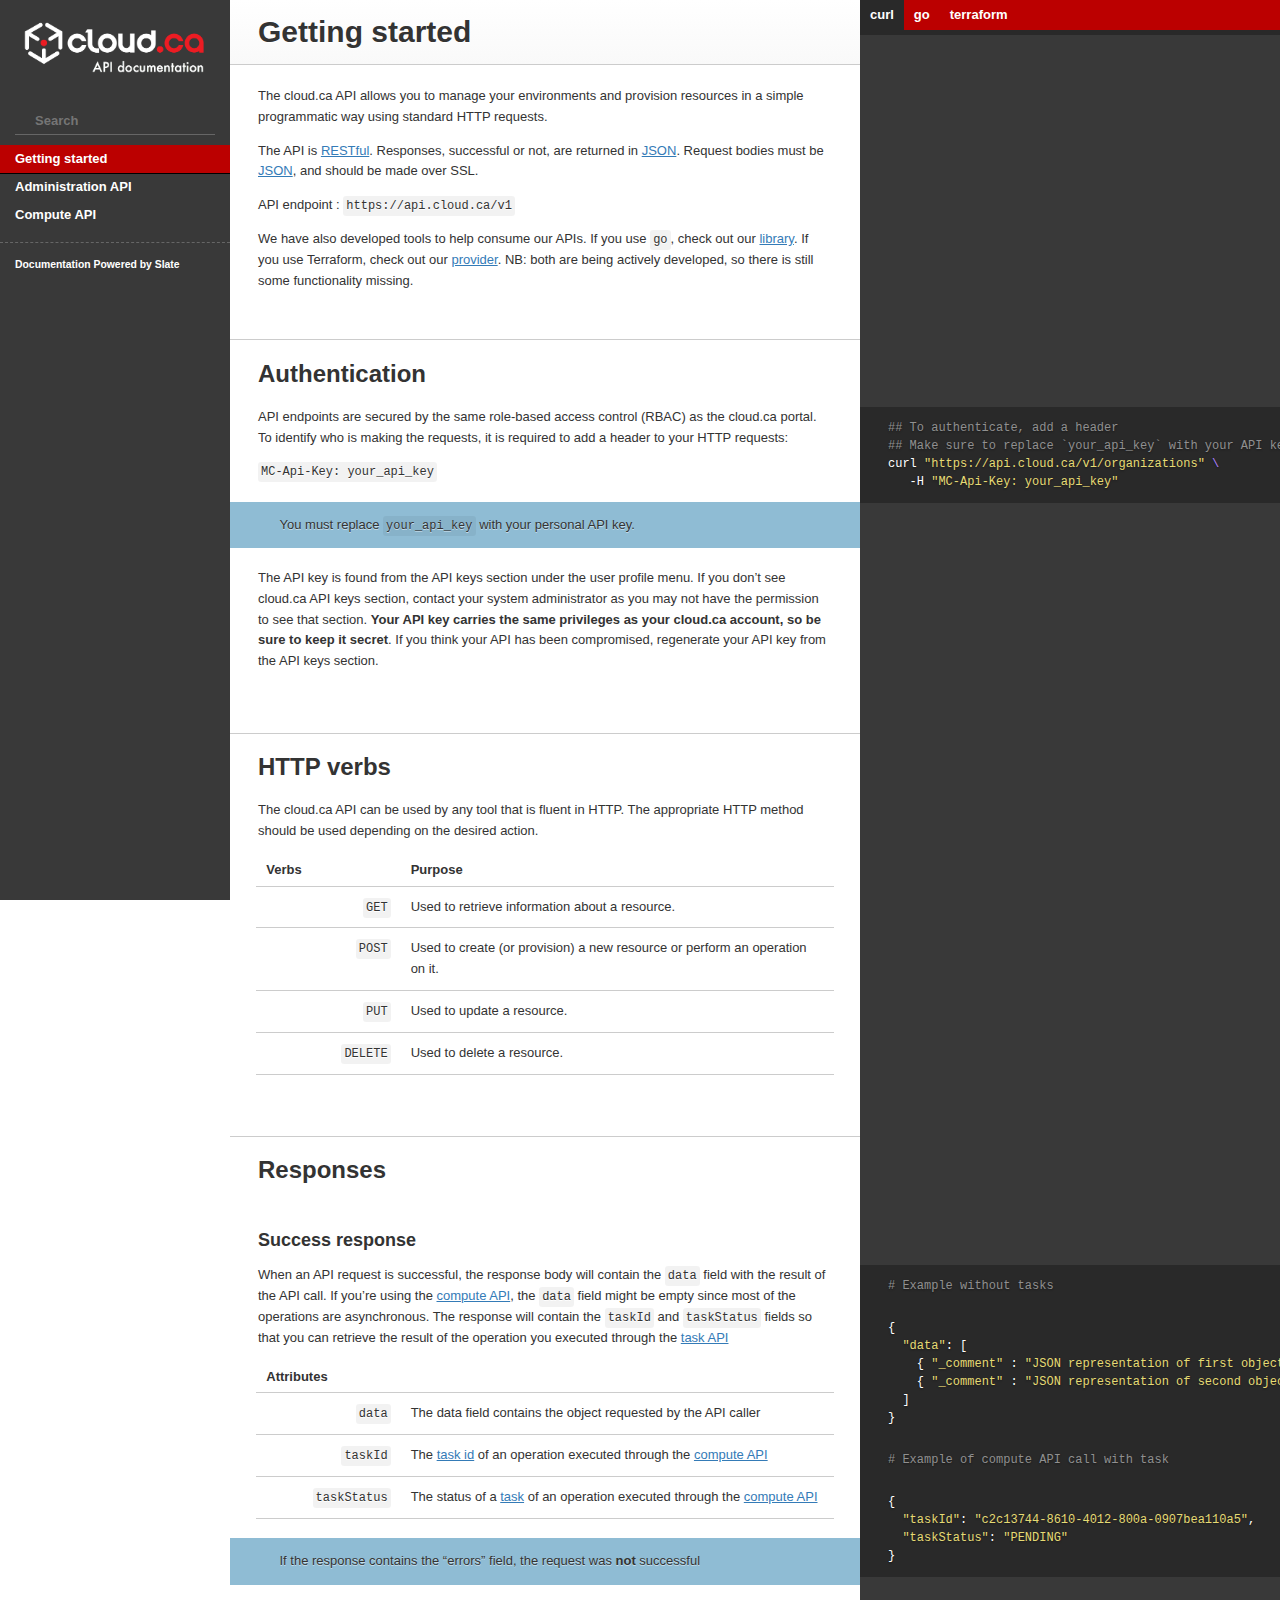
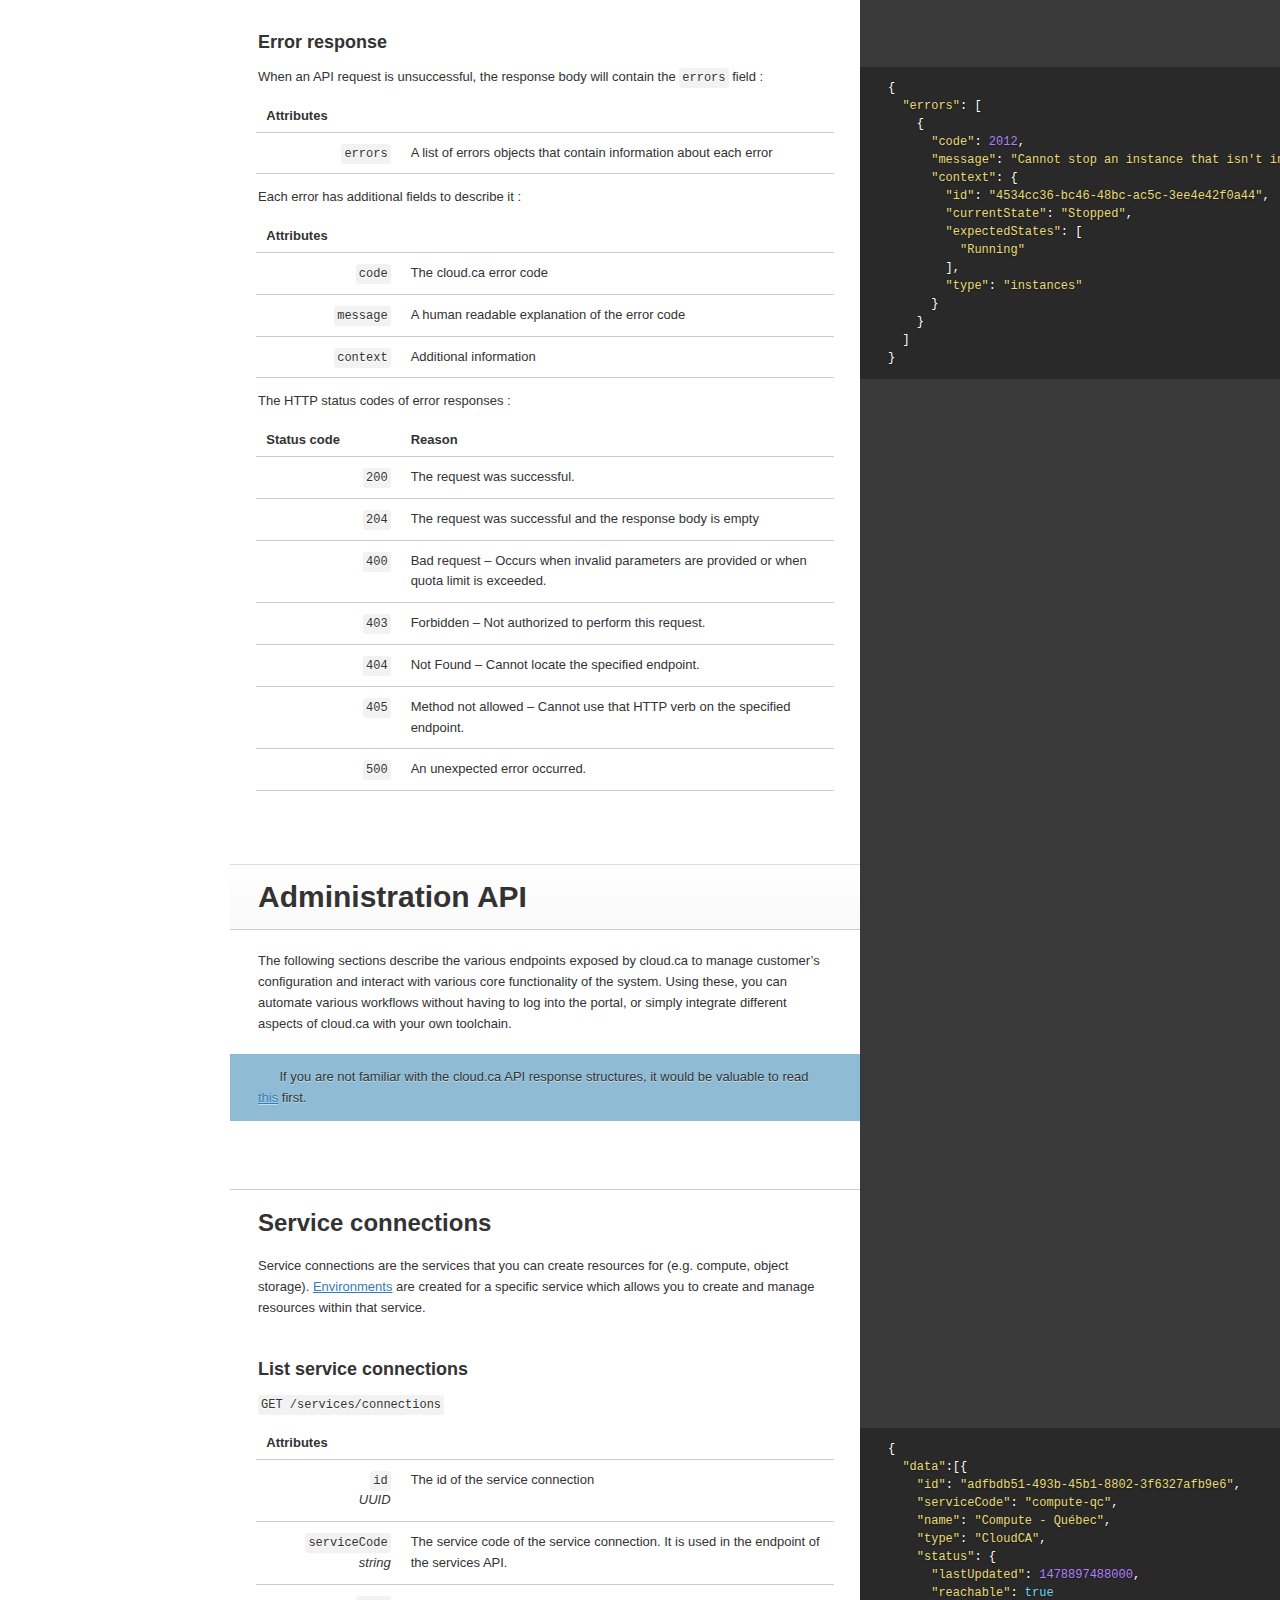
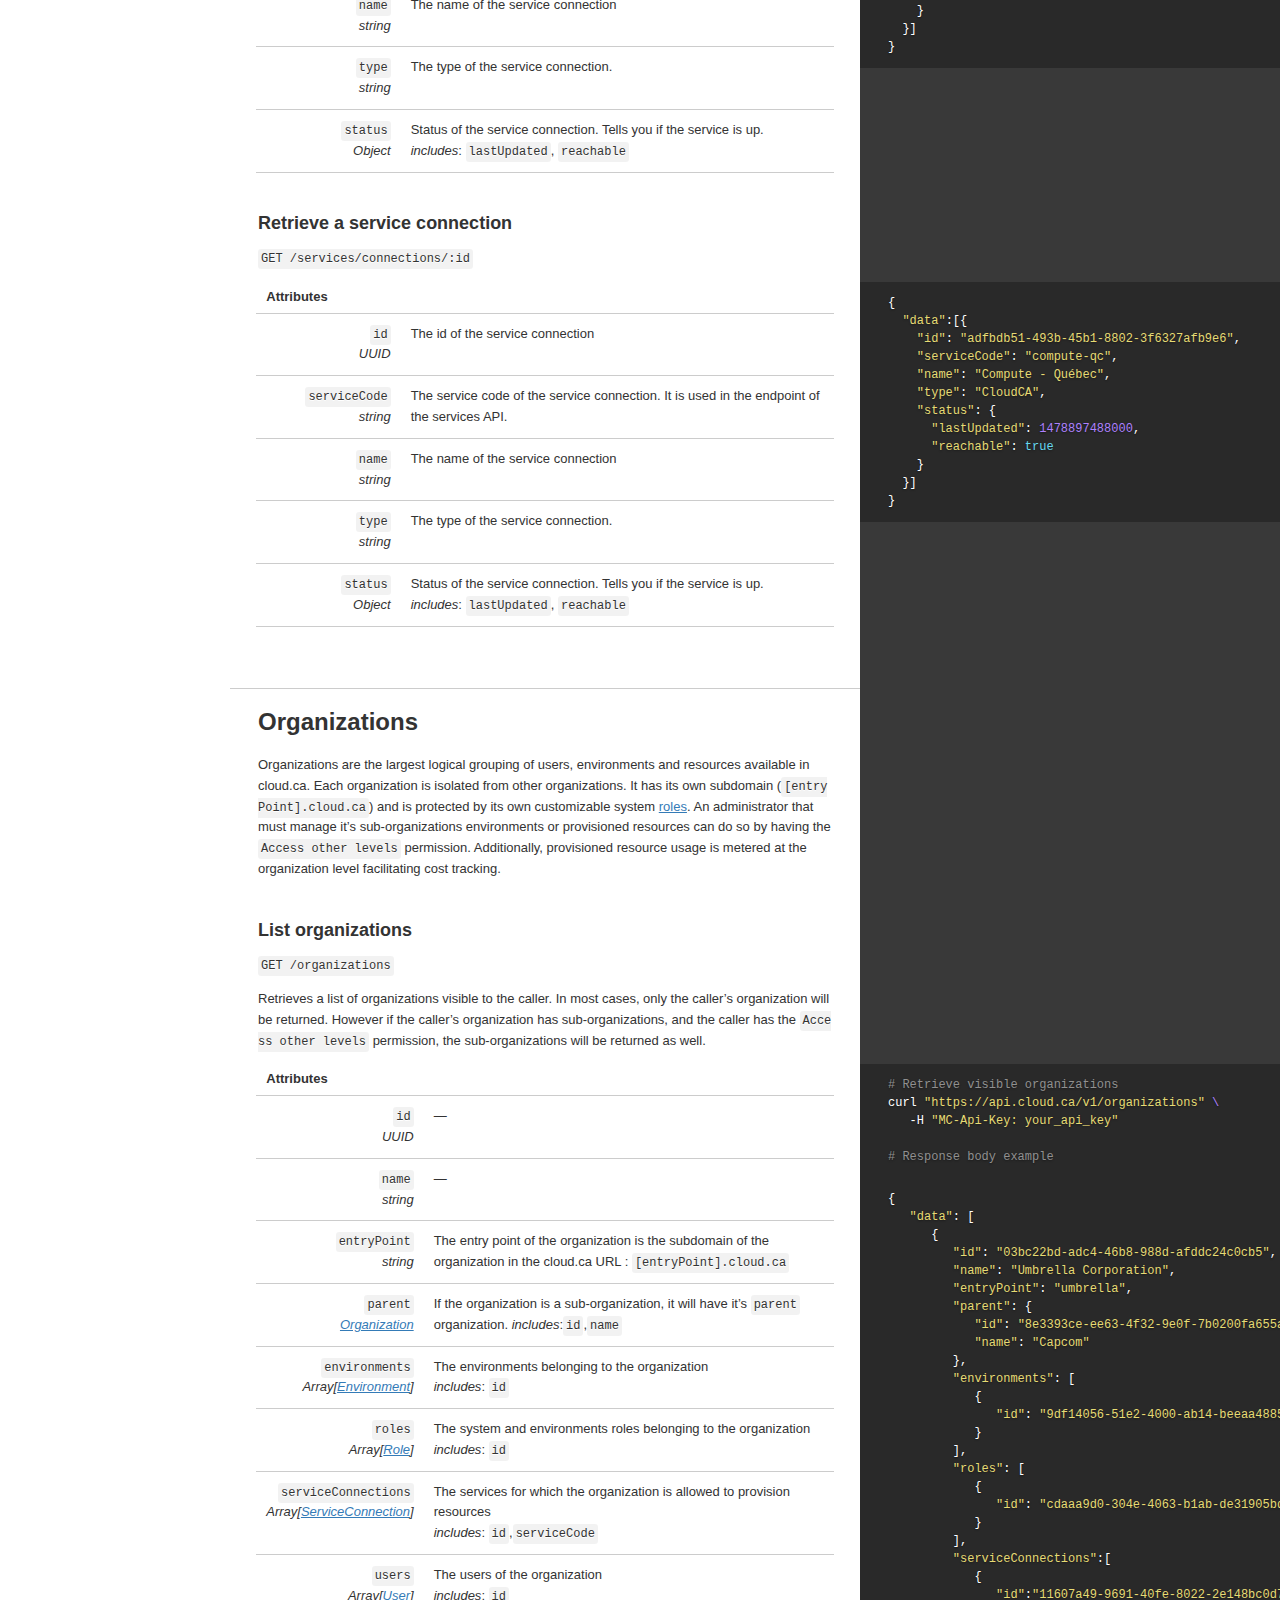
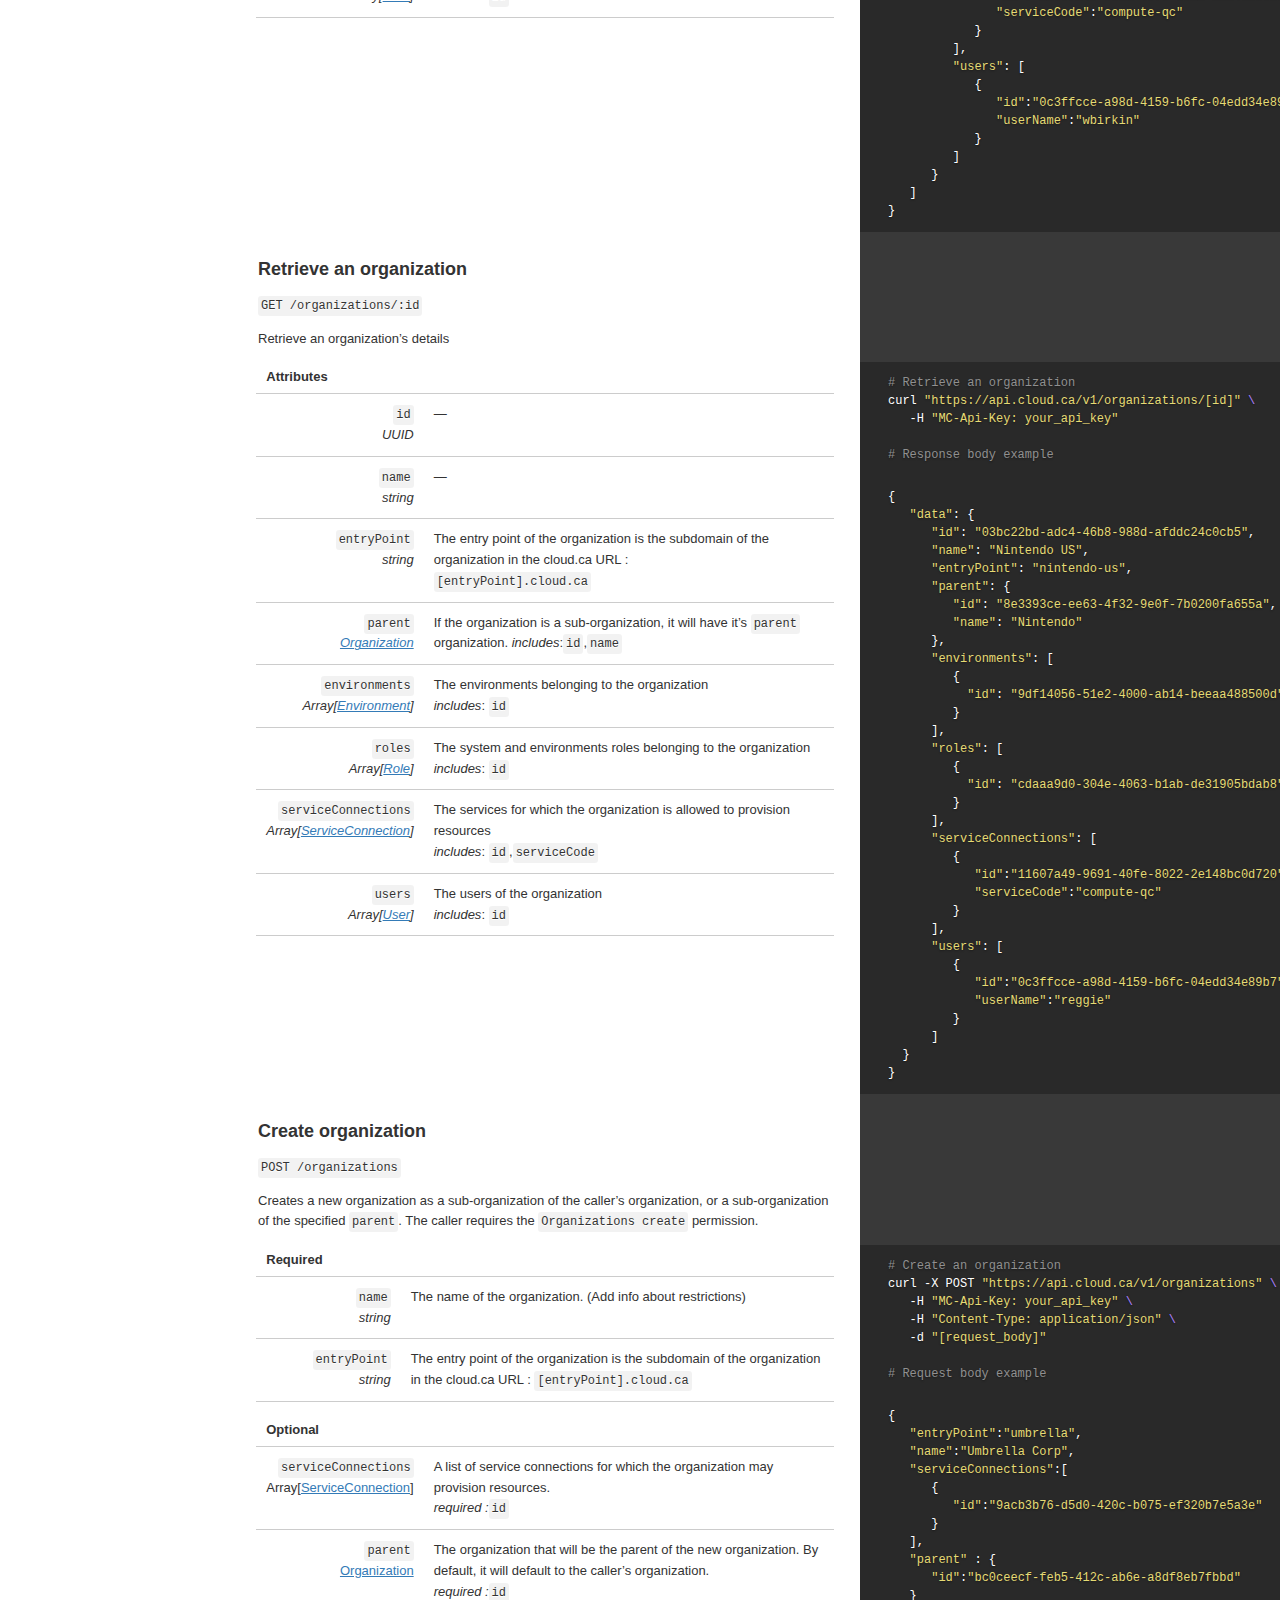
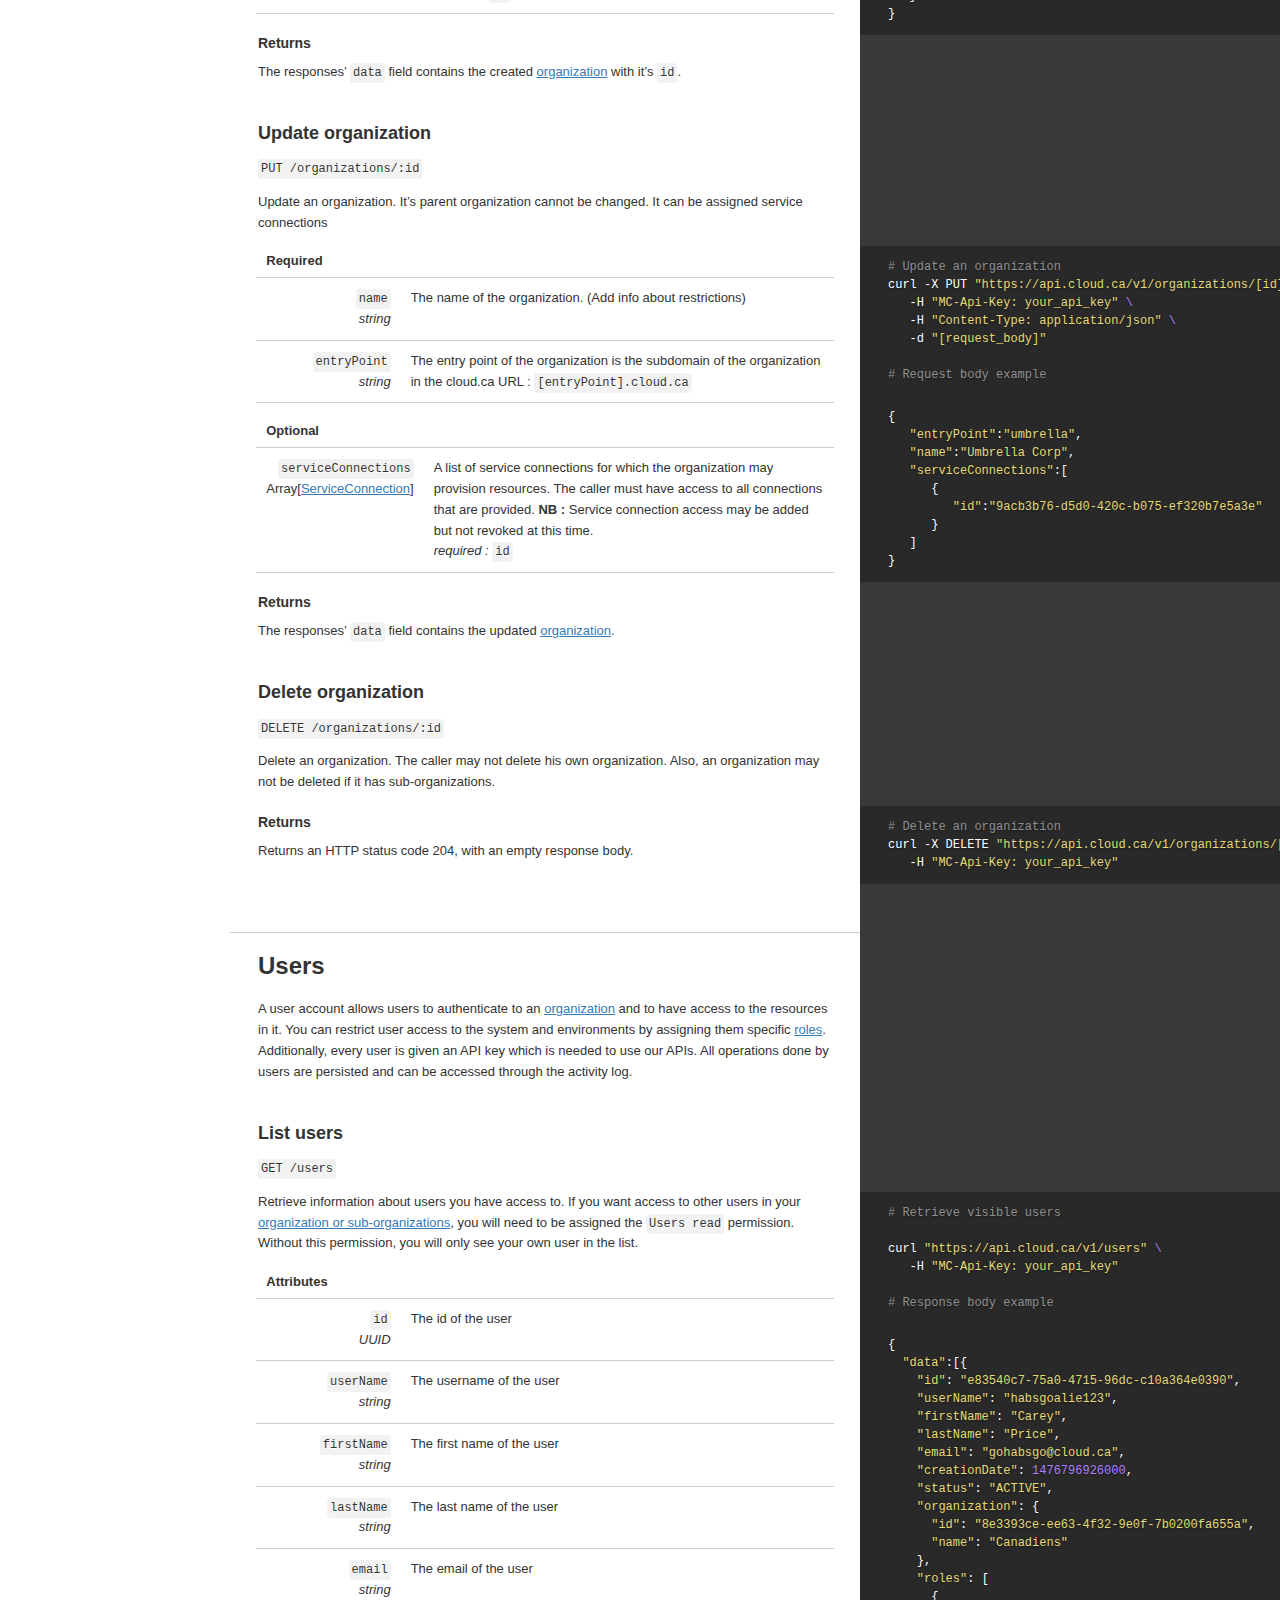
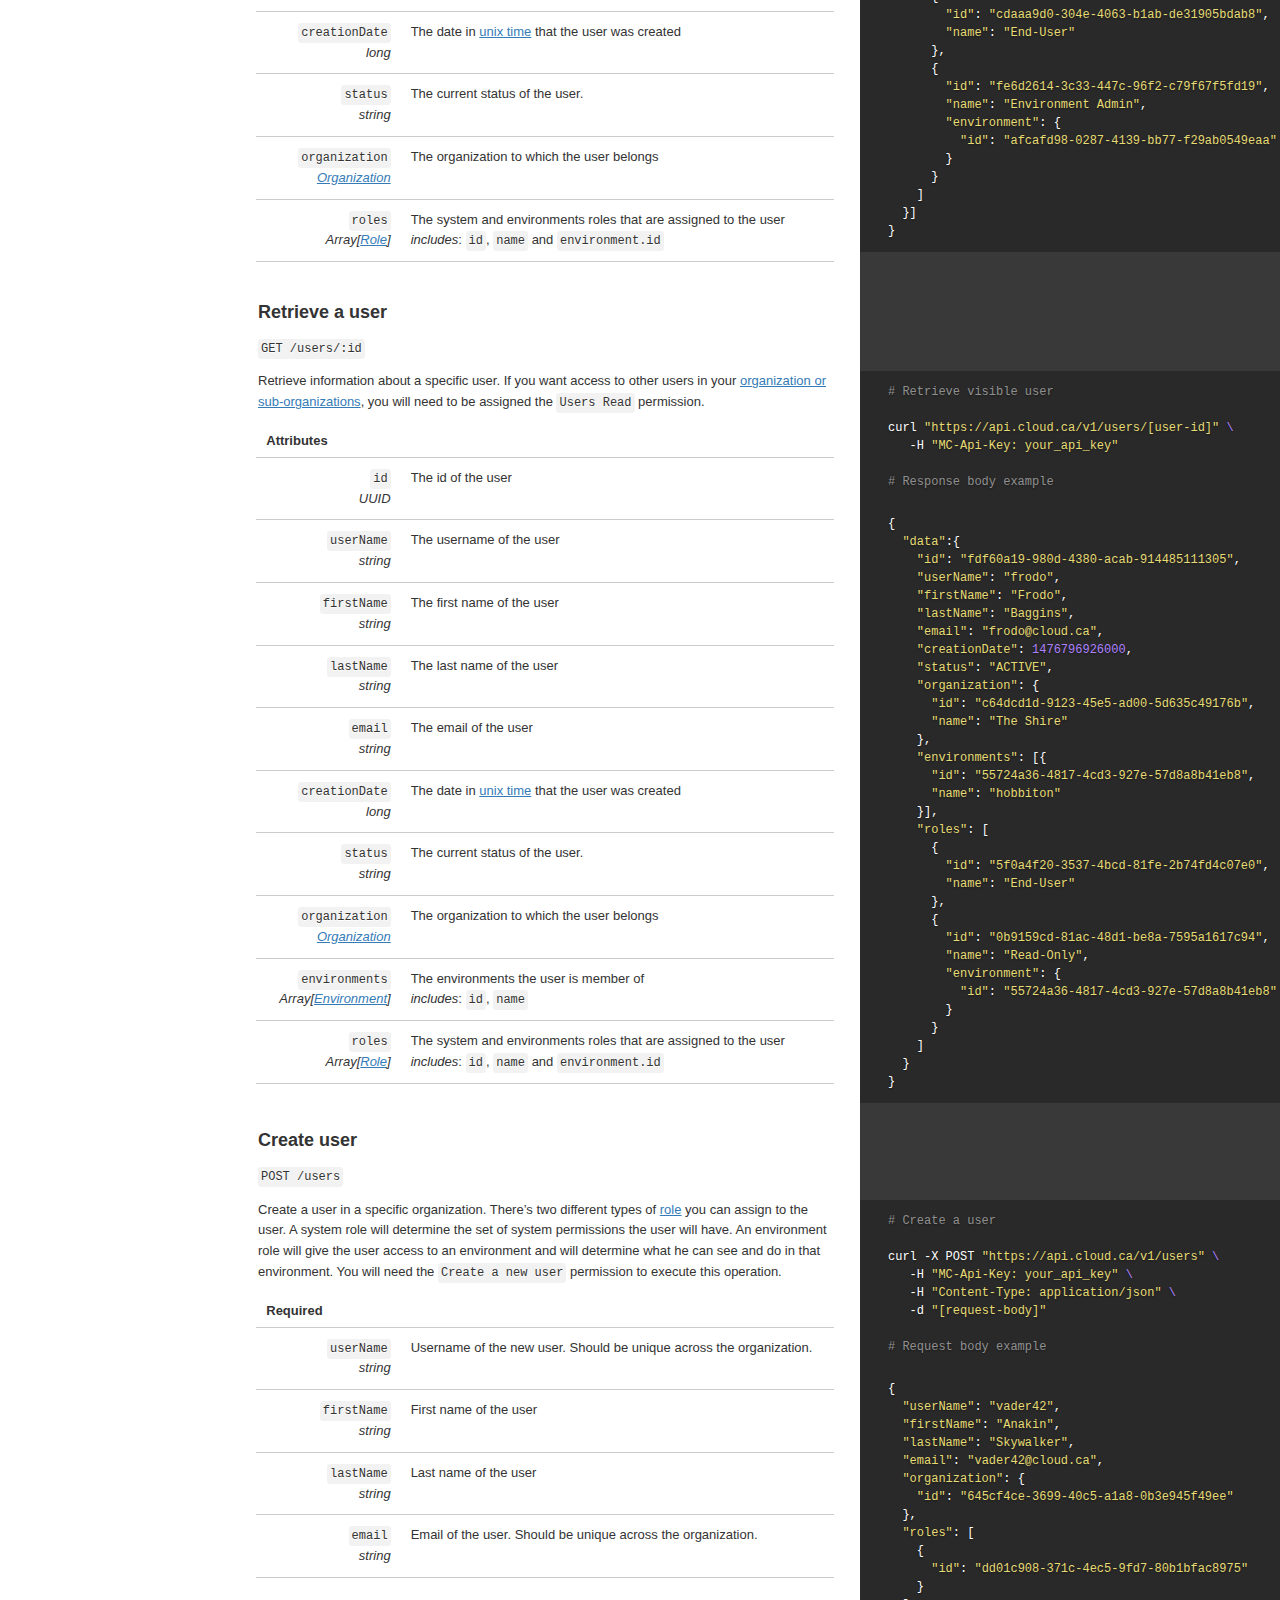
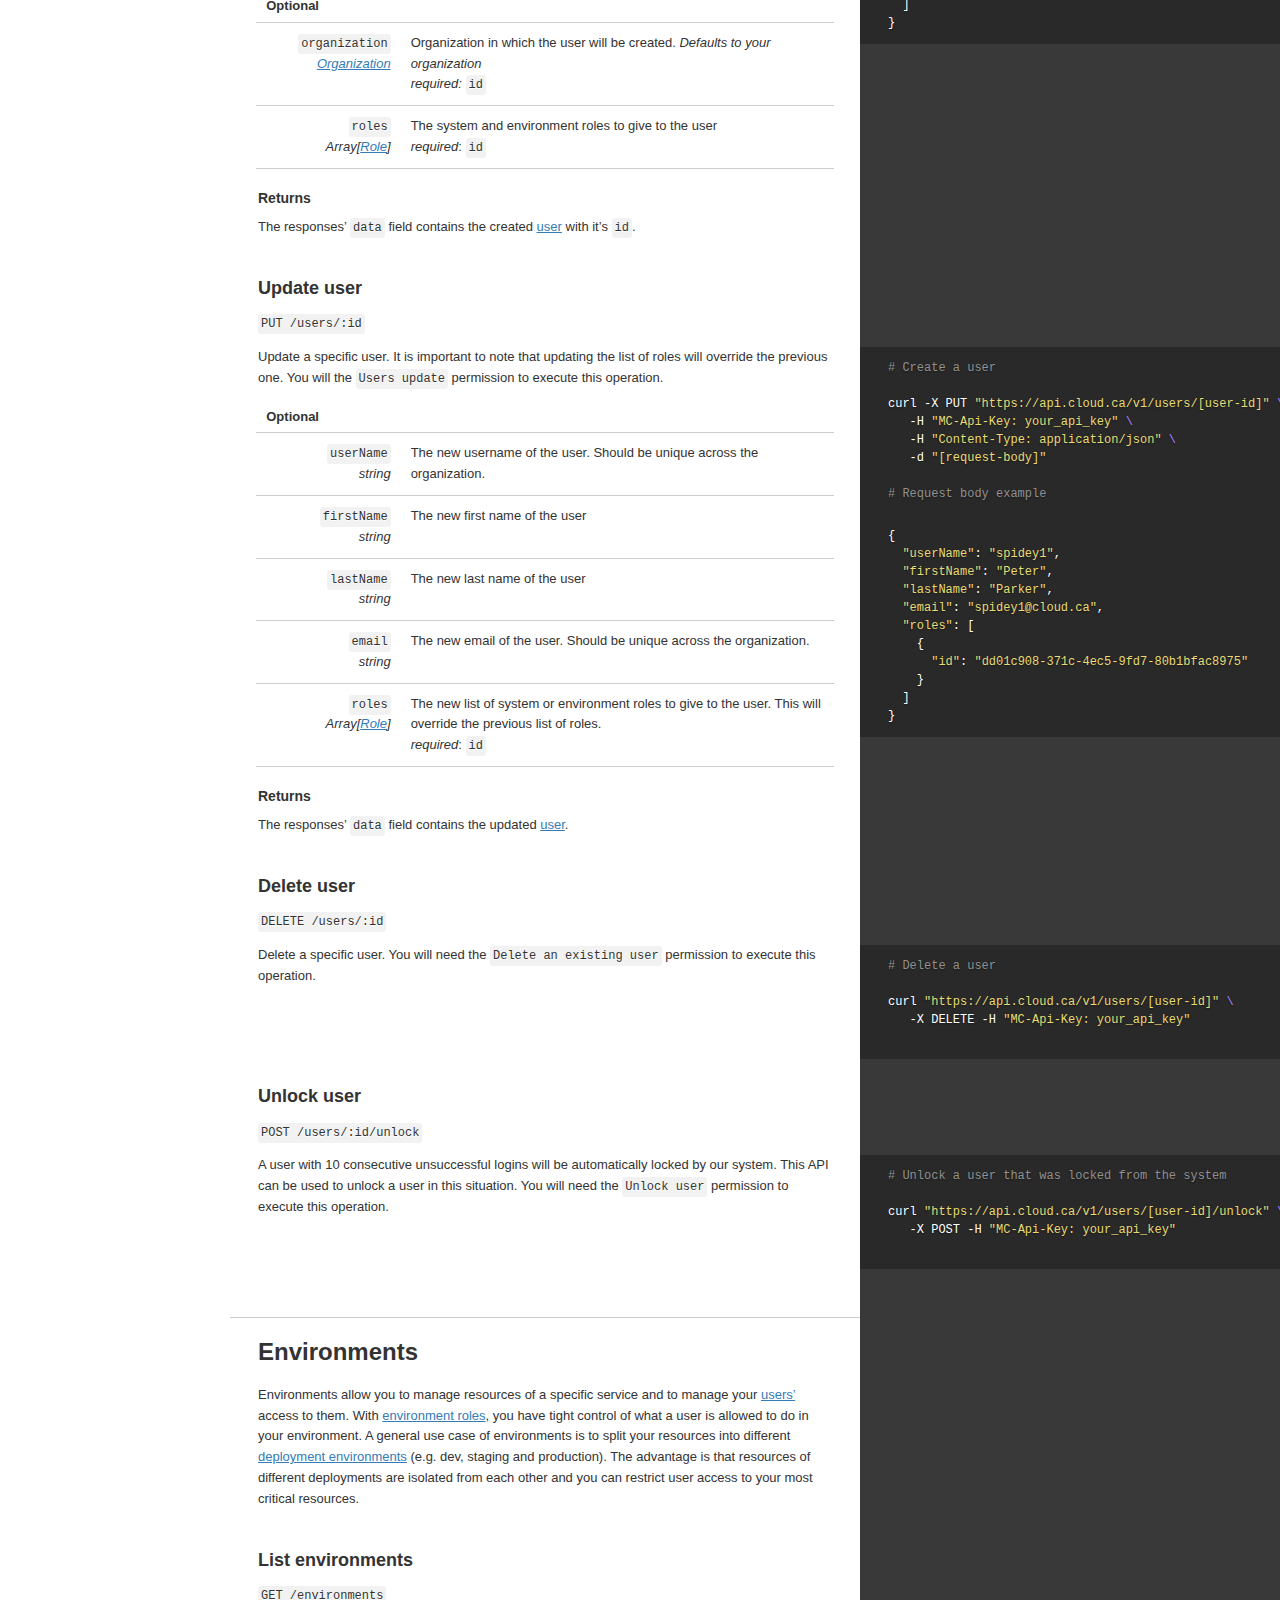
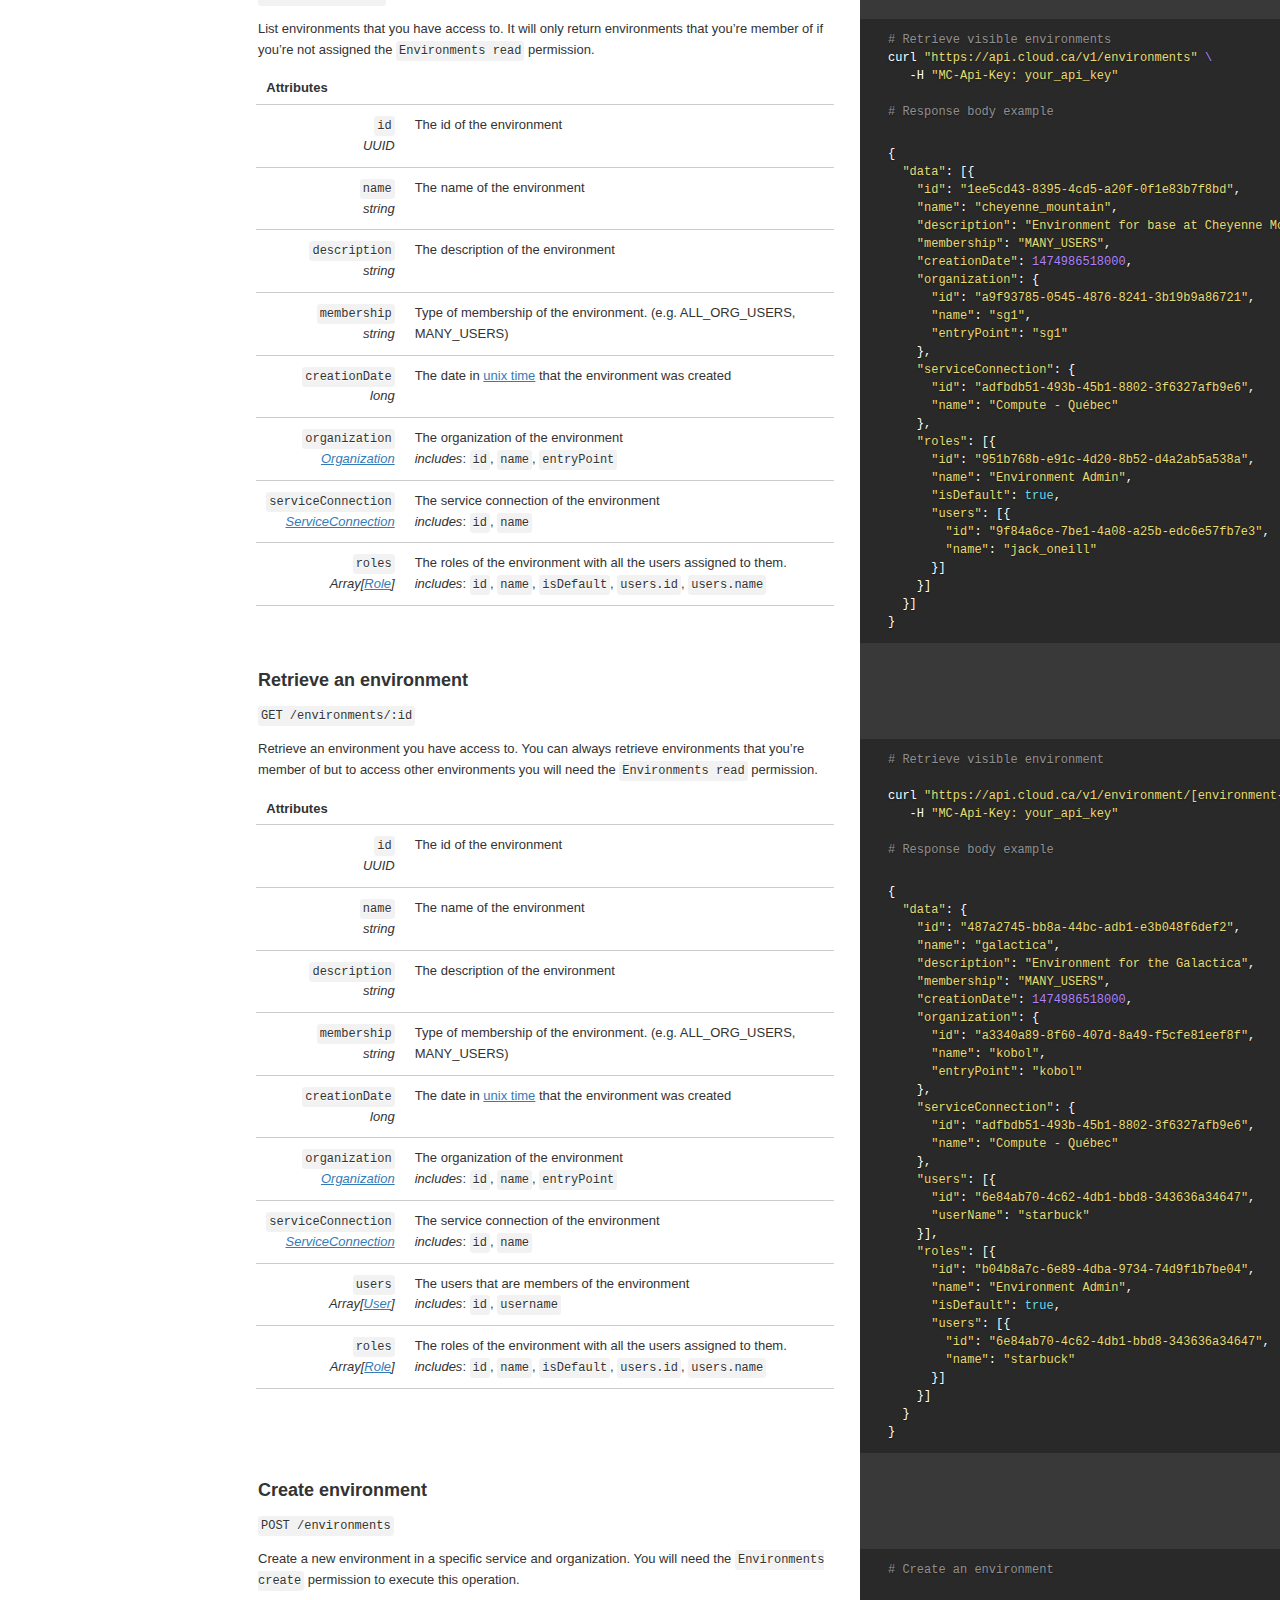
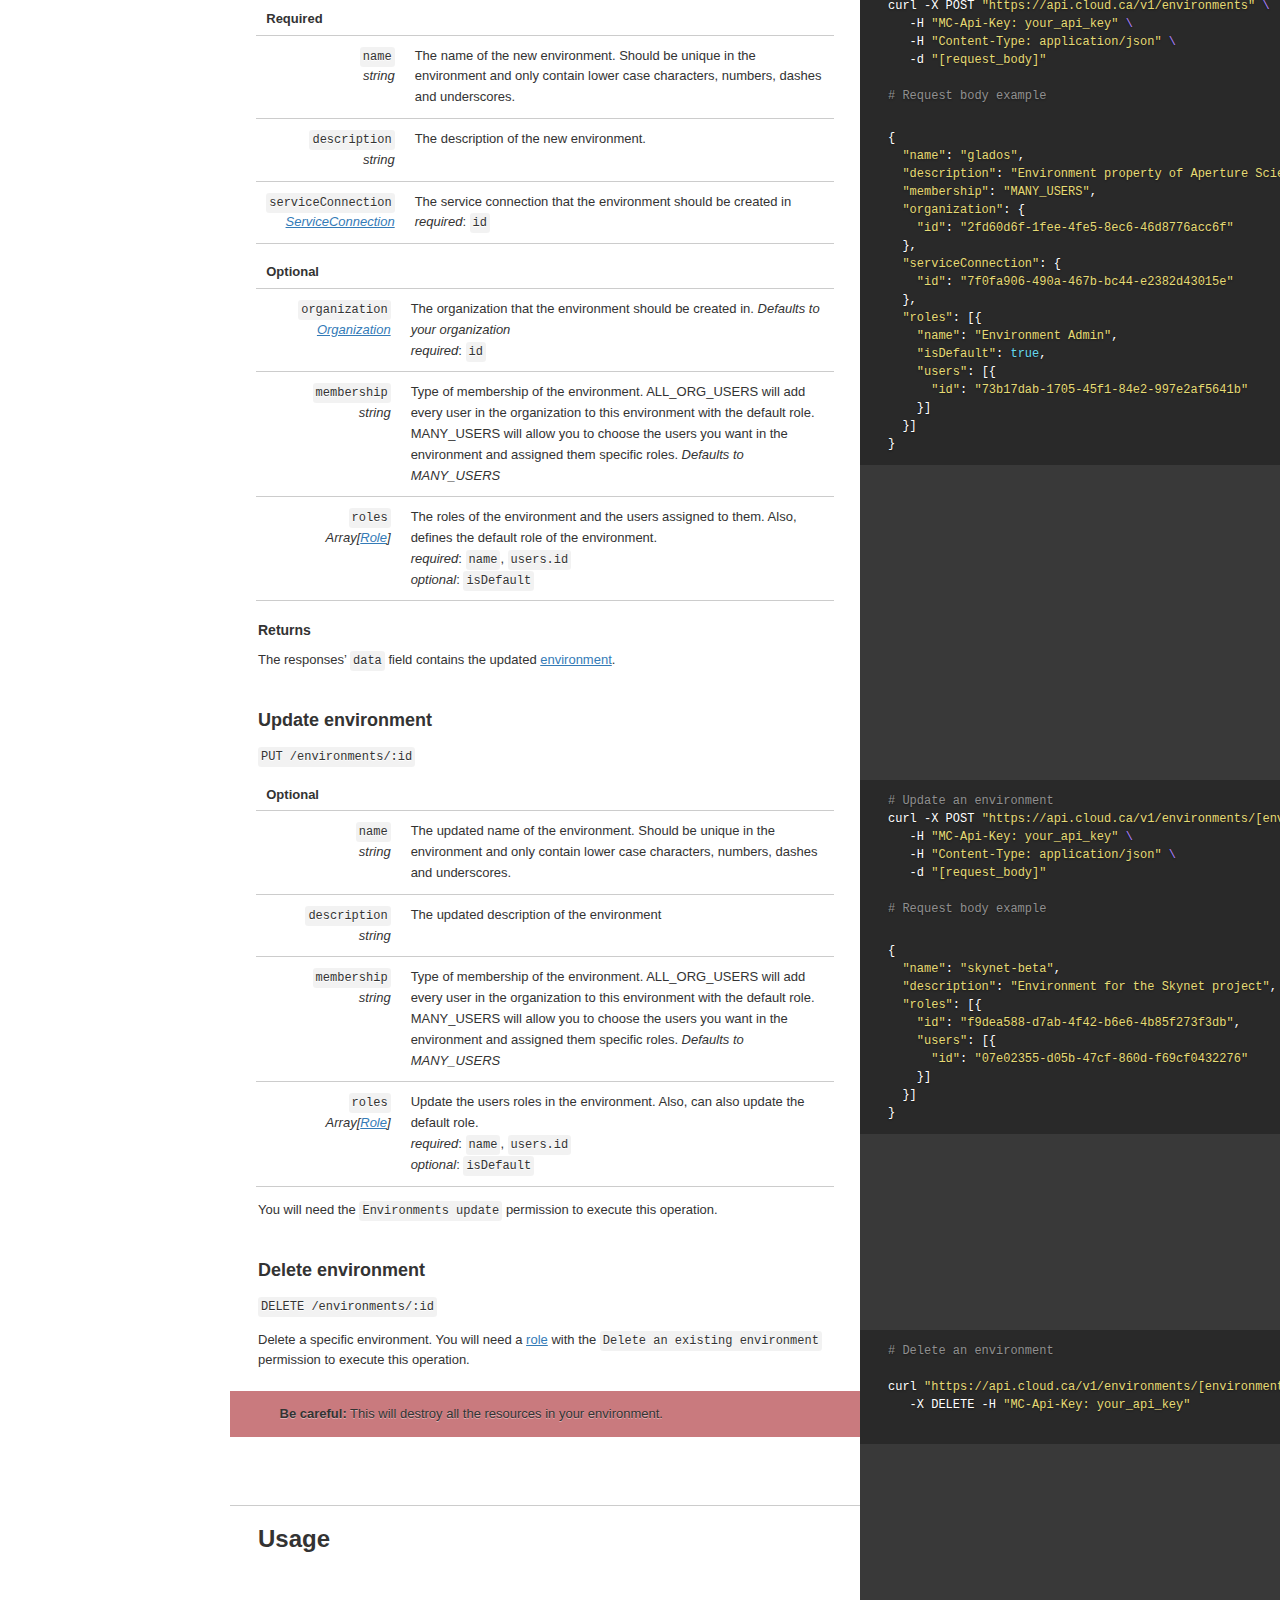
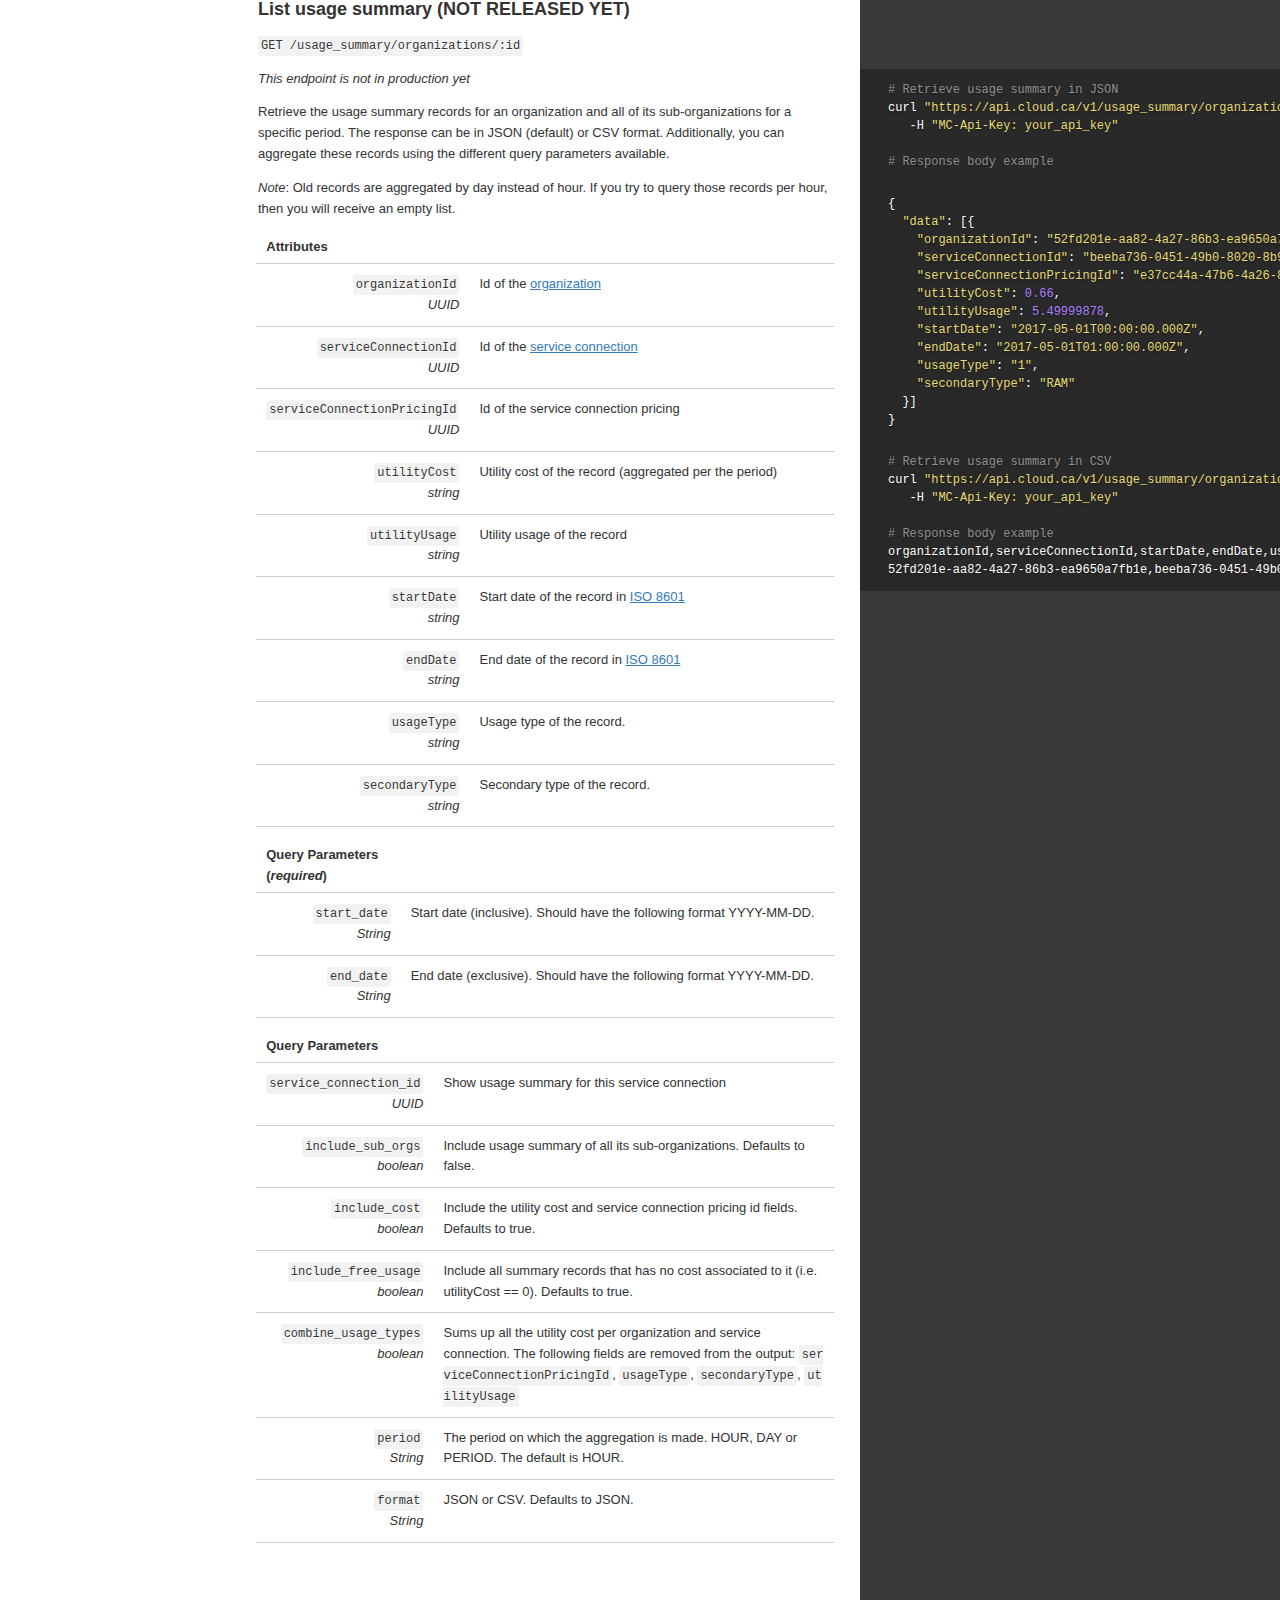
==== commit c876e4a6: "publish: Added service connection id to query parameter of usage summary" ====
--- a/index.html
+++ b/index.html
@@ -1708,6 +1708,10 @@
 </tr>
 </thead><tbody>
 <tr>
+<td><code class="prettyprint">service_connection_id</code><br/><em>UUID</em></td>
+<td>Show usage summary for this service connection</td>
+</tr>
+<tr>
 <td><code class="prettyprint">include_sub_orgs</code><br/><em>boolean</em></td>
 <td>Include usage summary of all its sub-organizations. Defaults to false.</td>
 </tr>
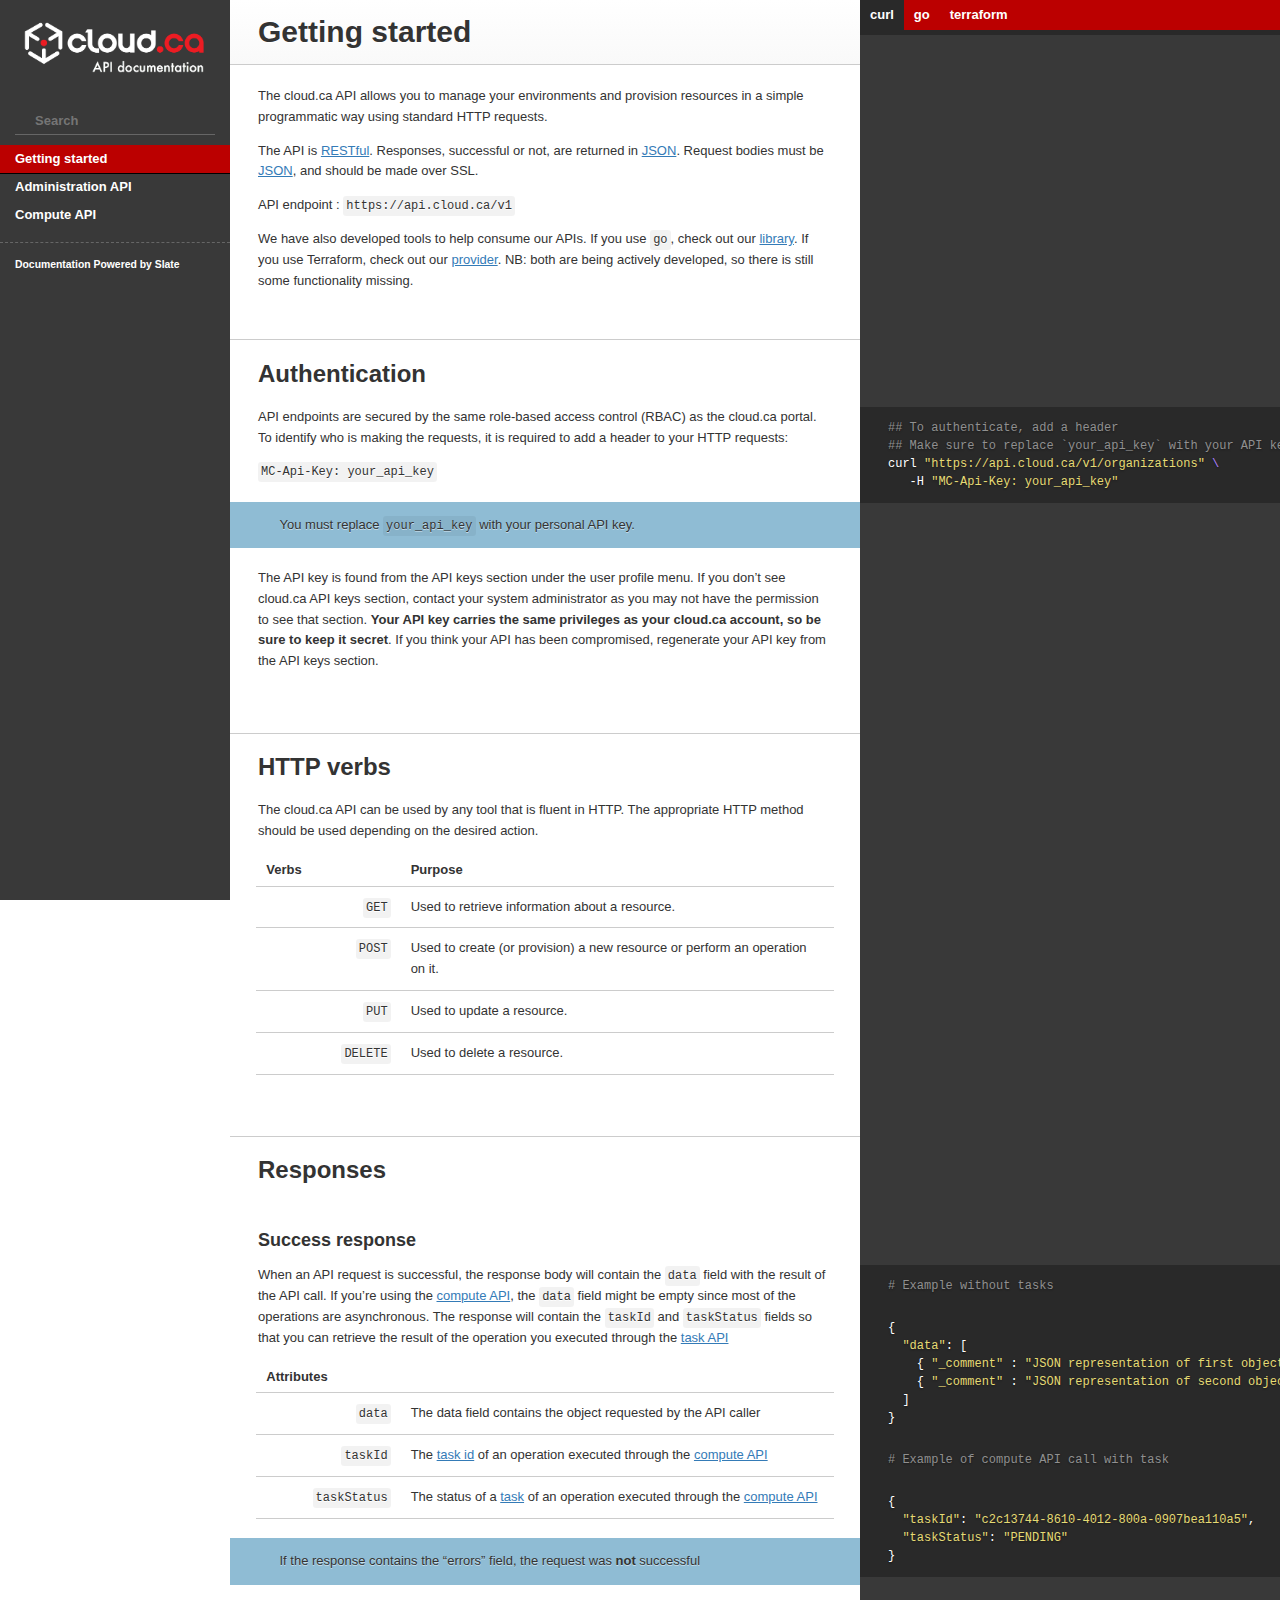
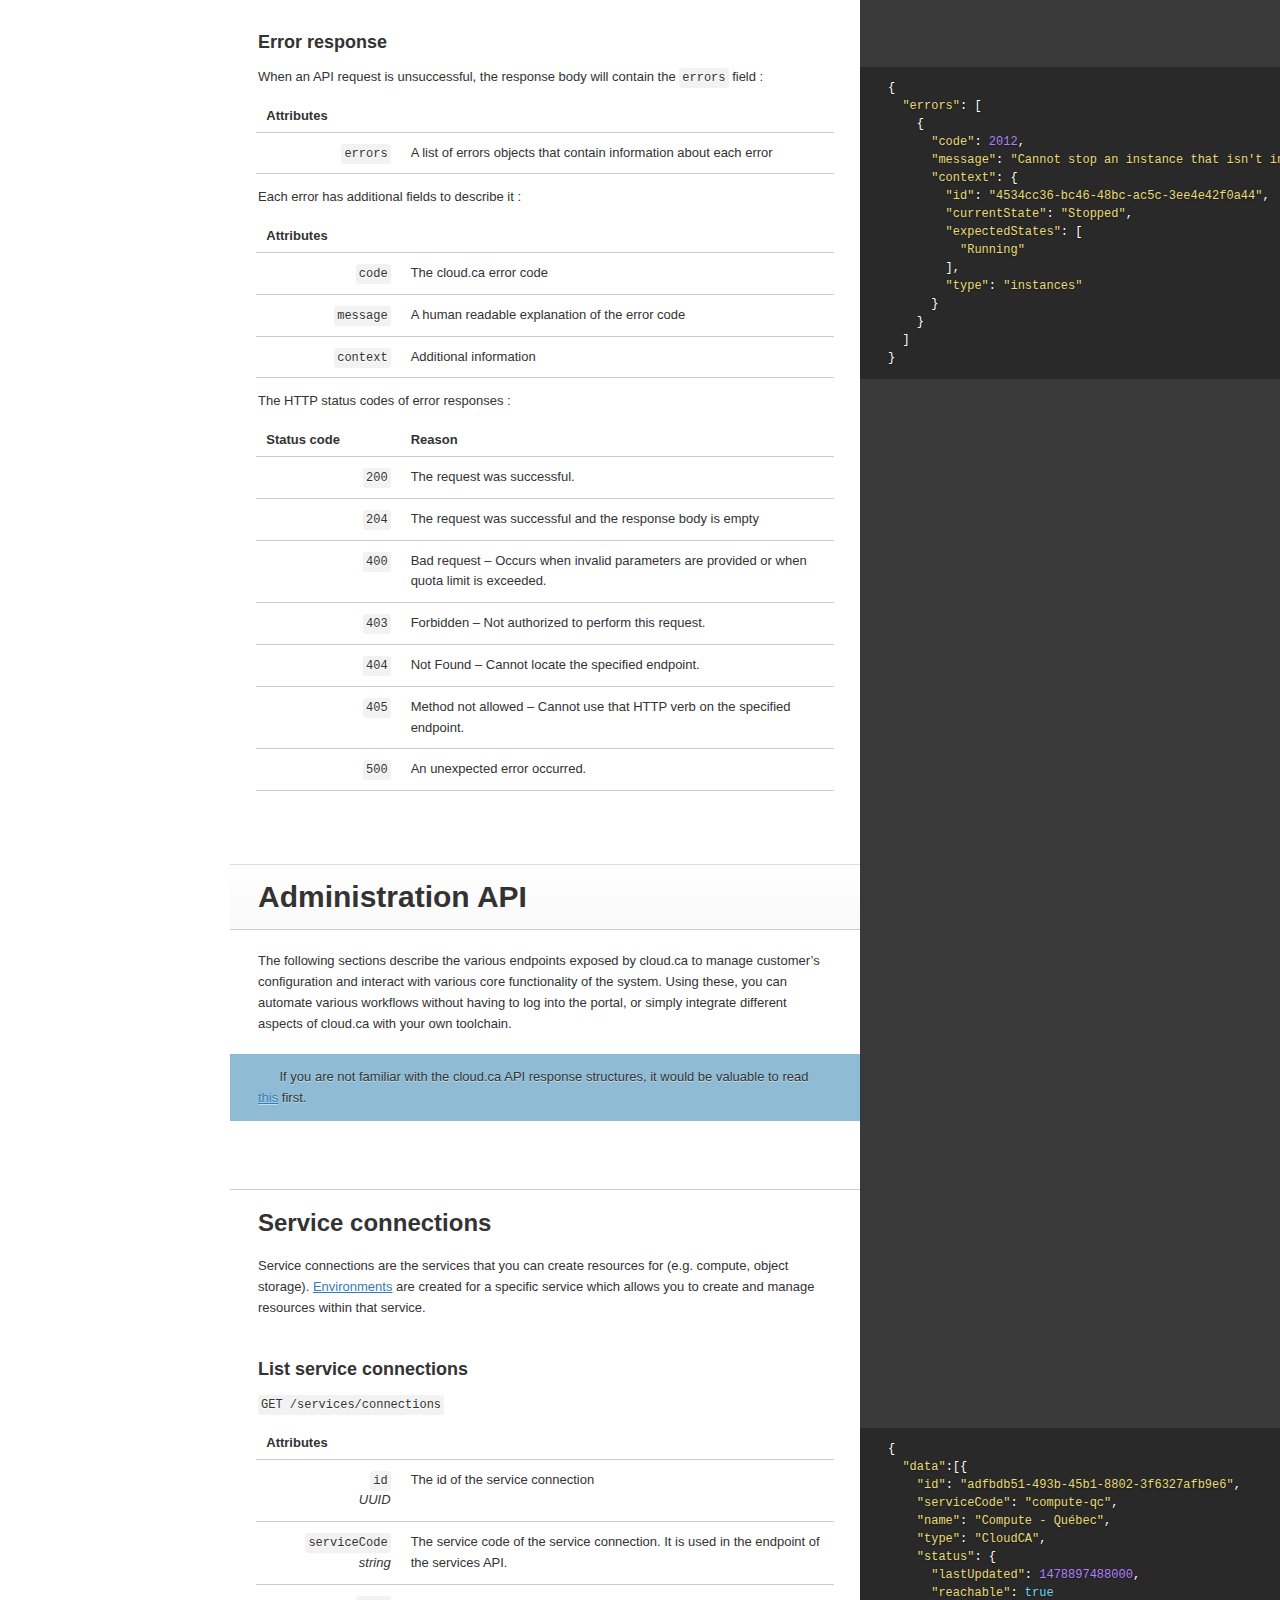
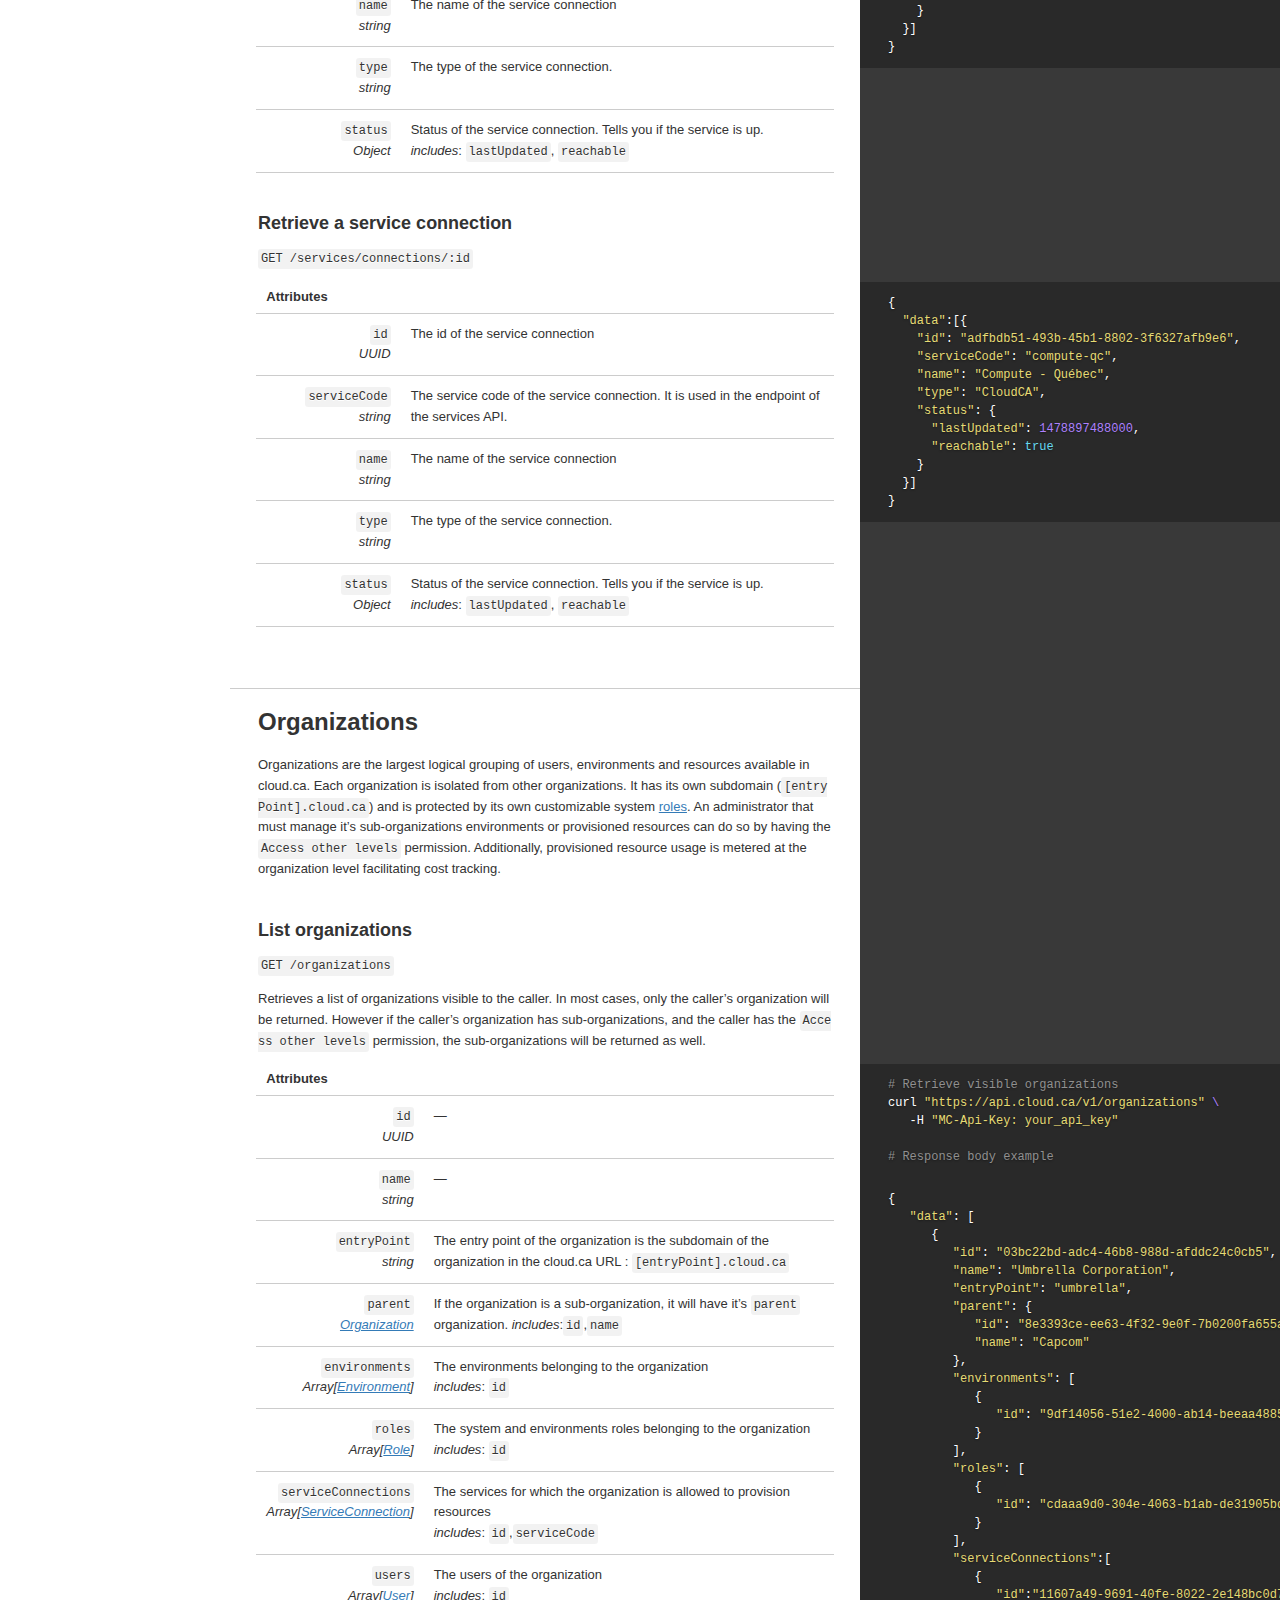
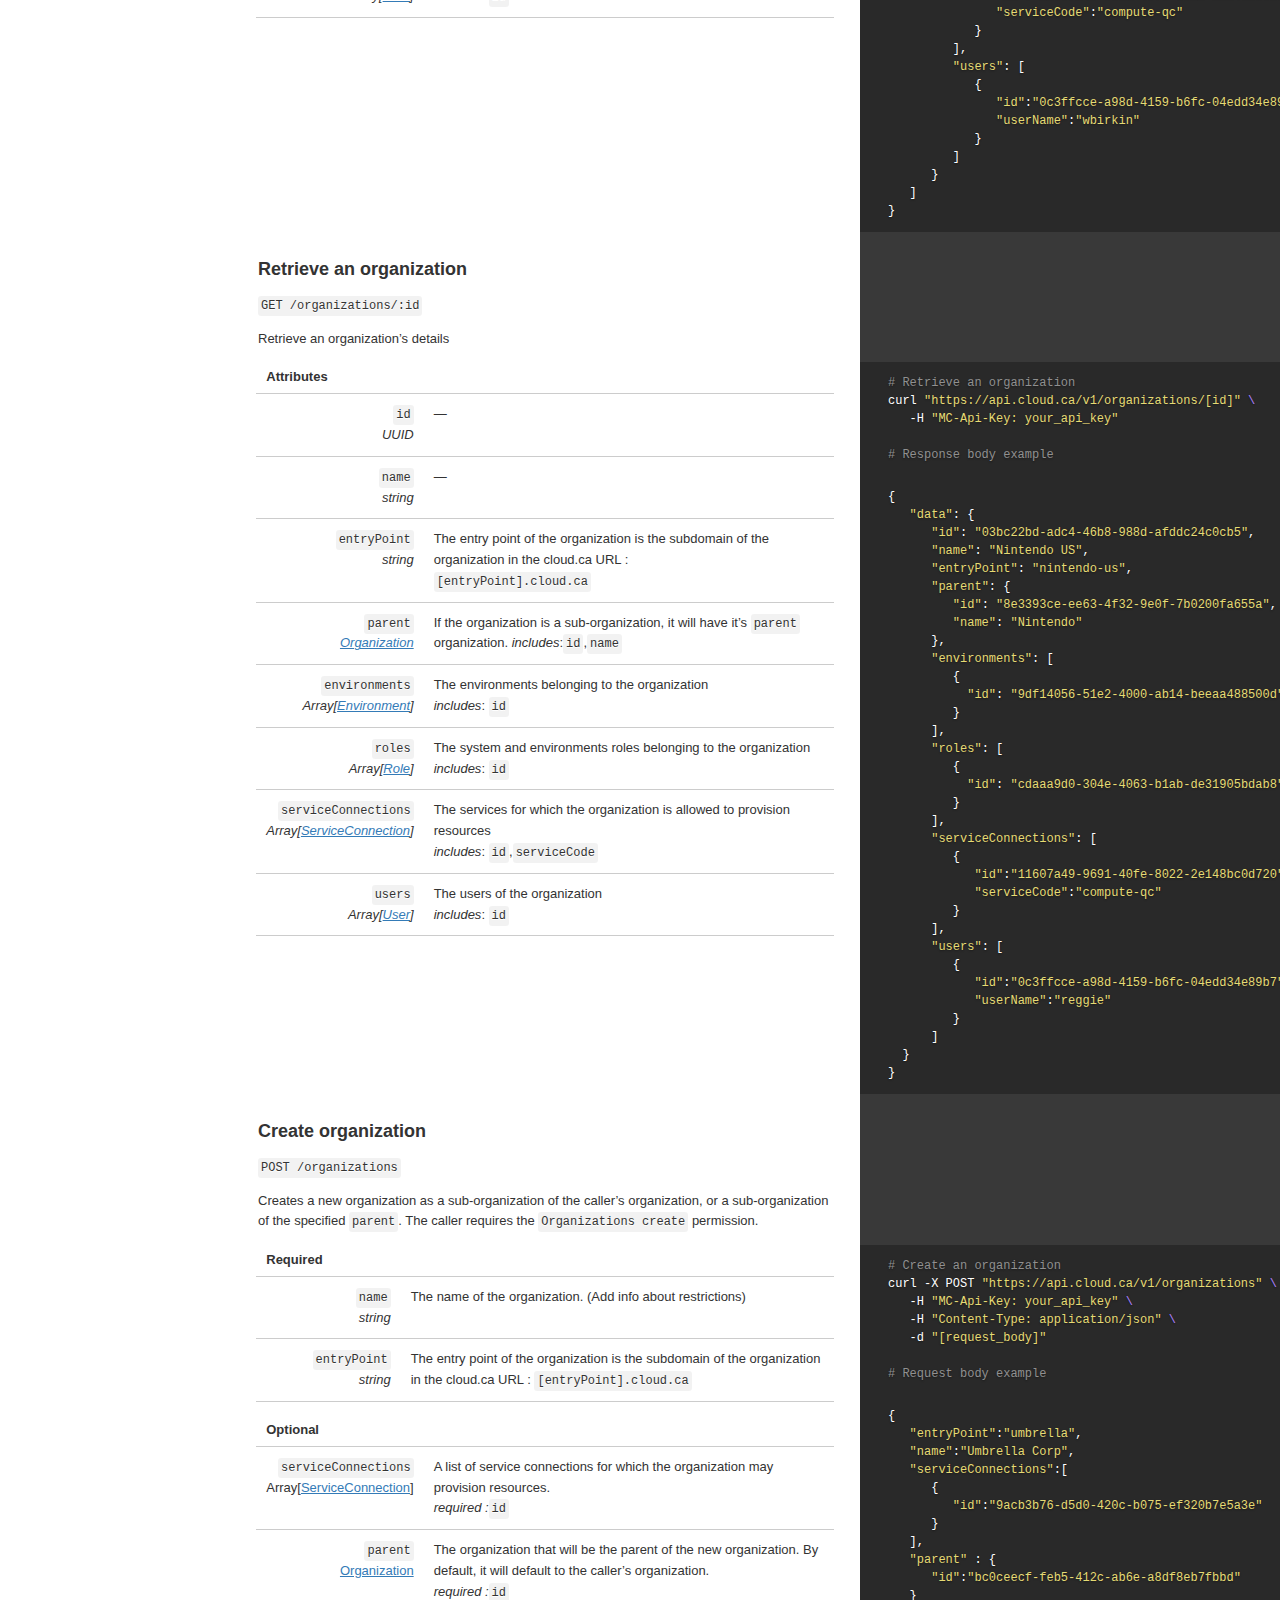
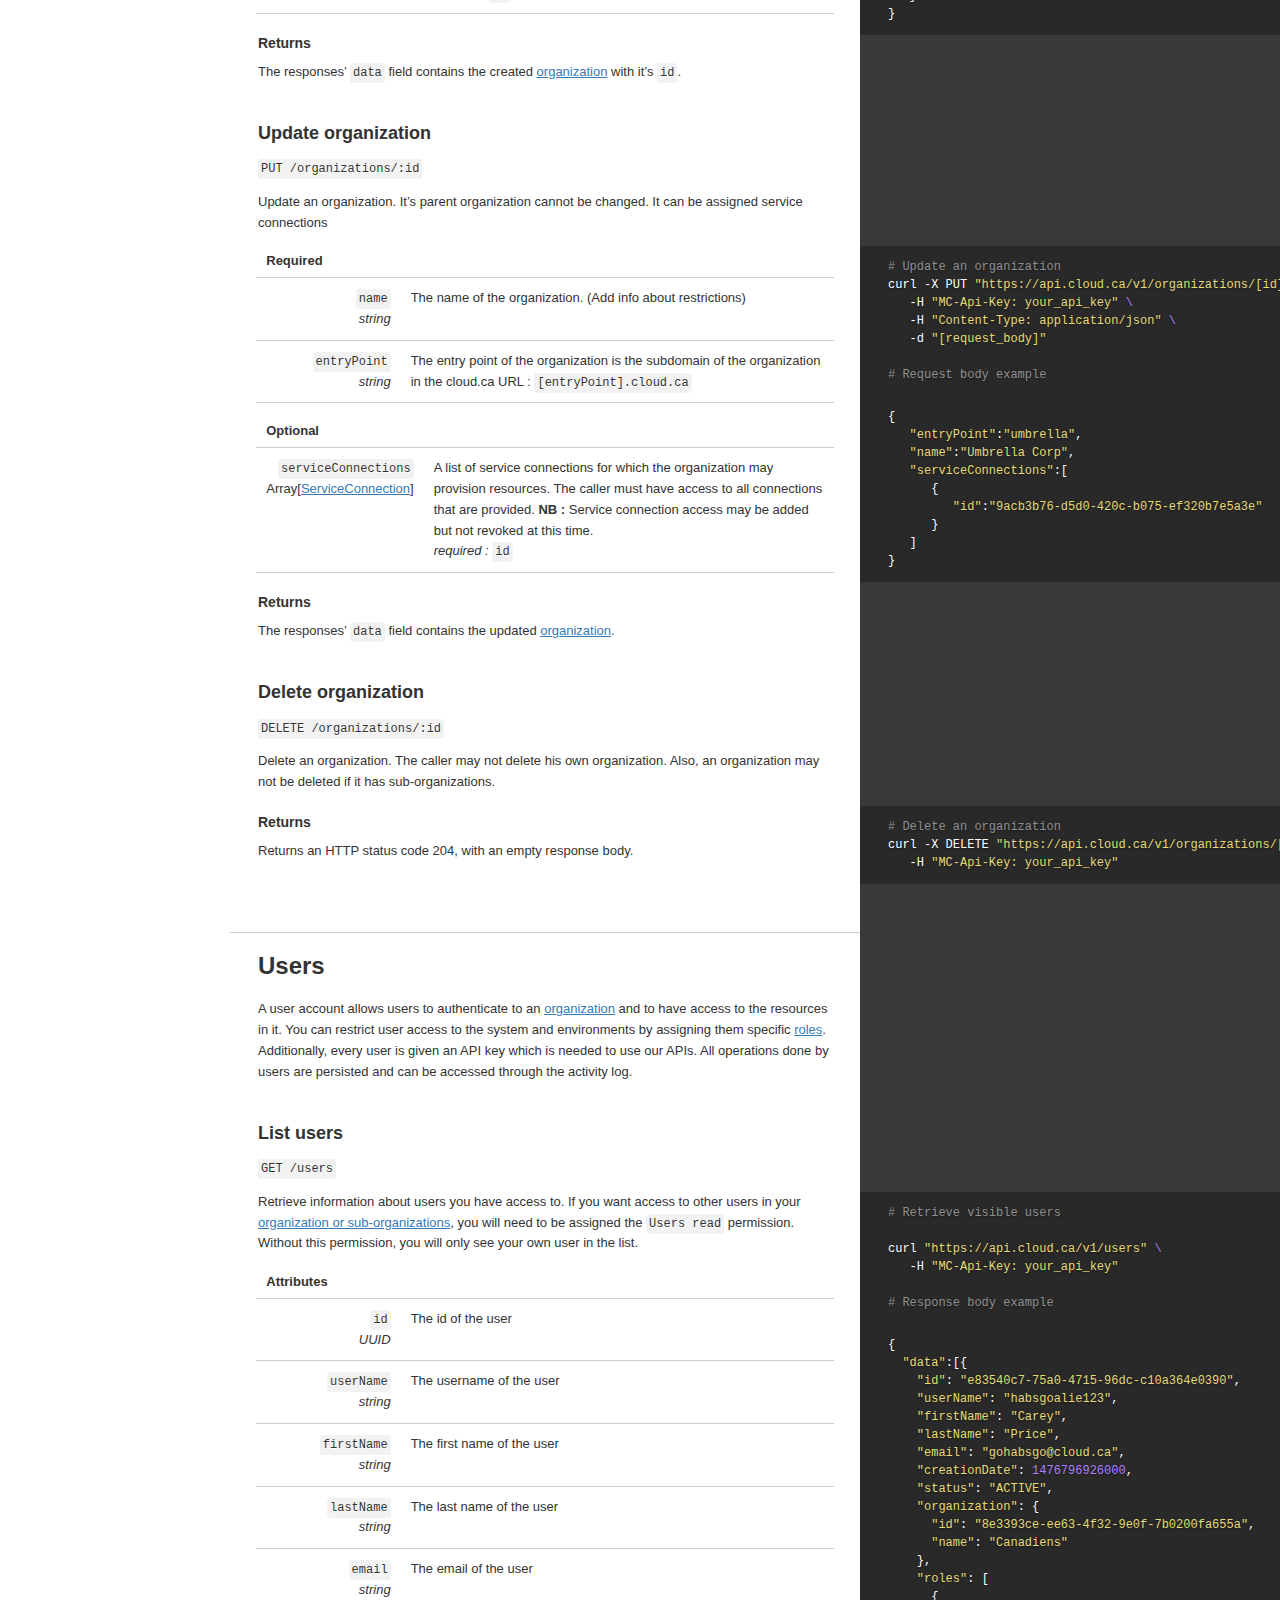
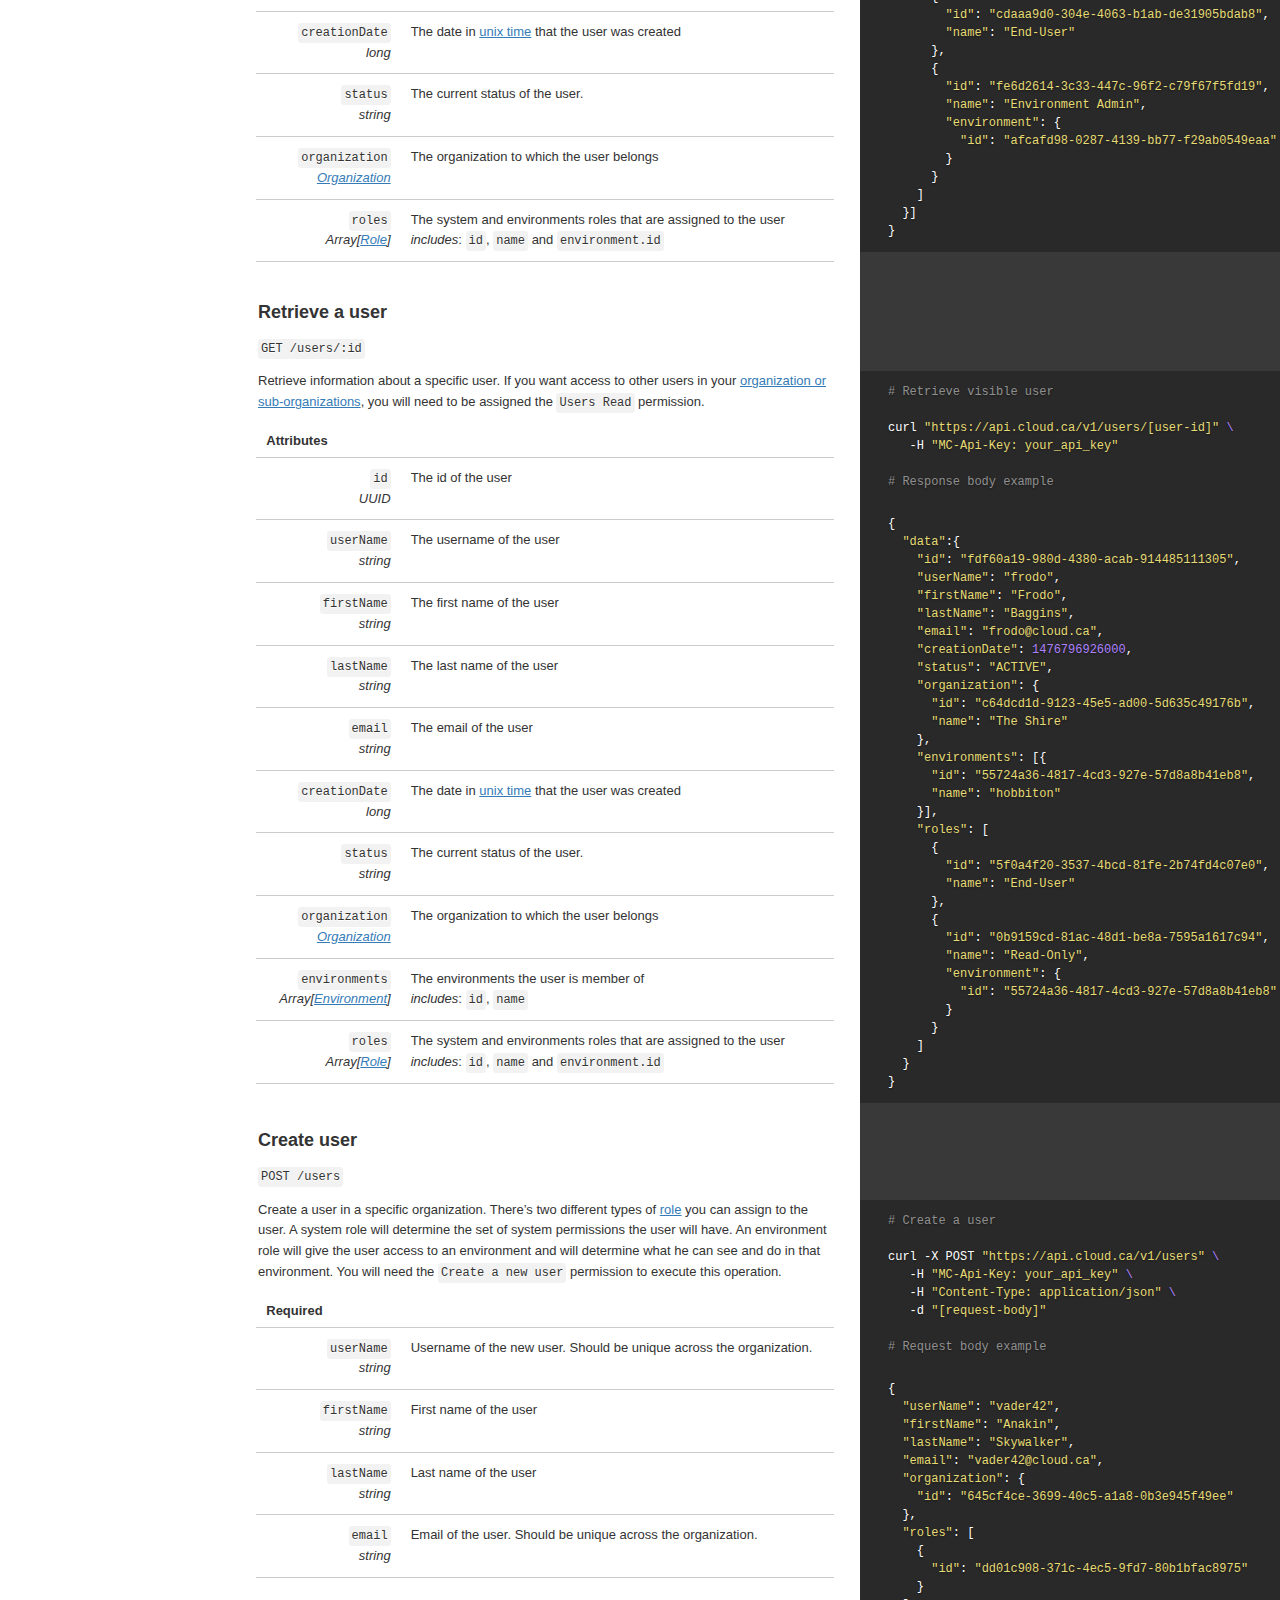
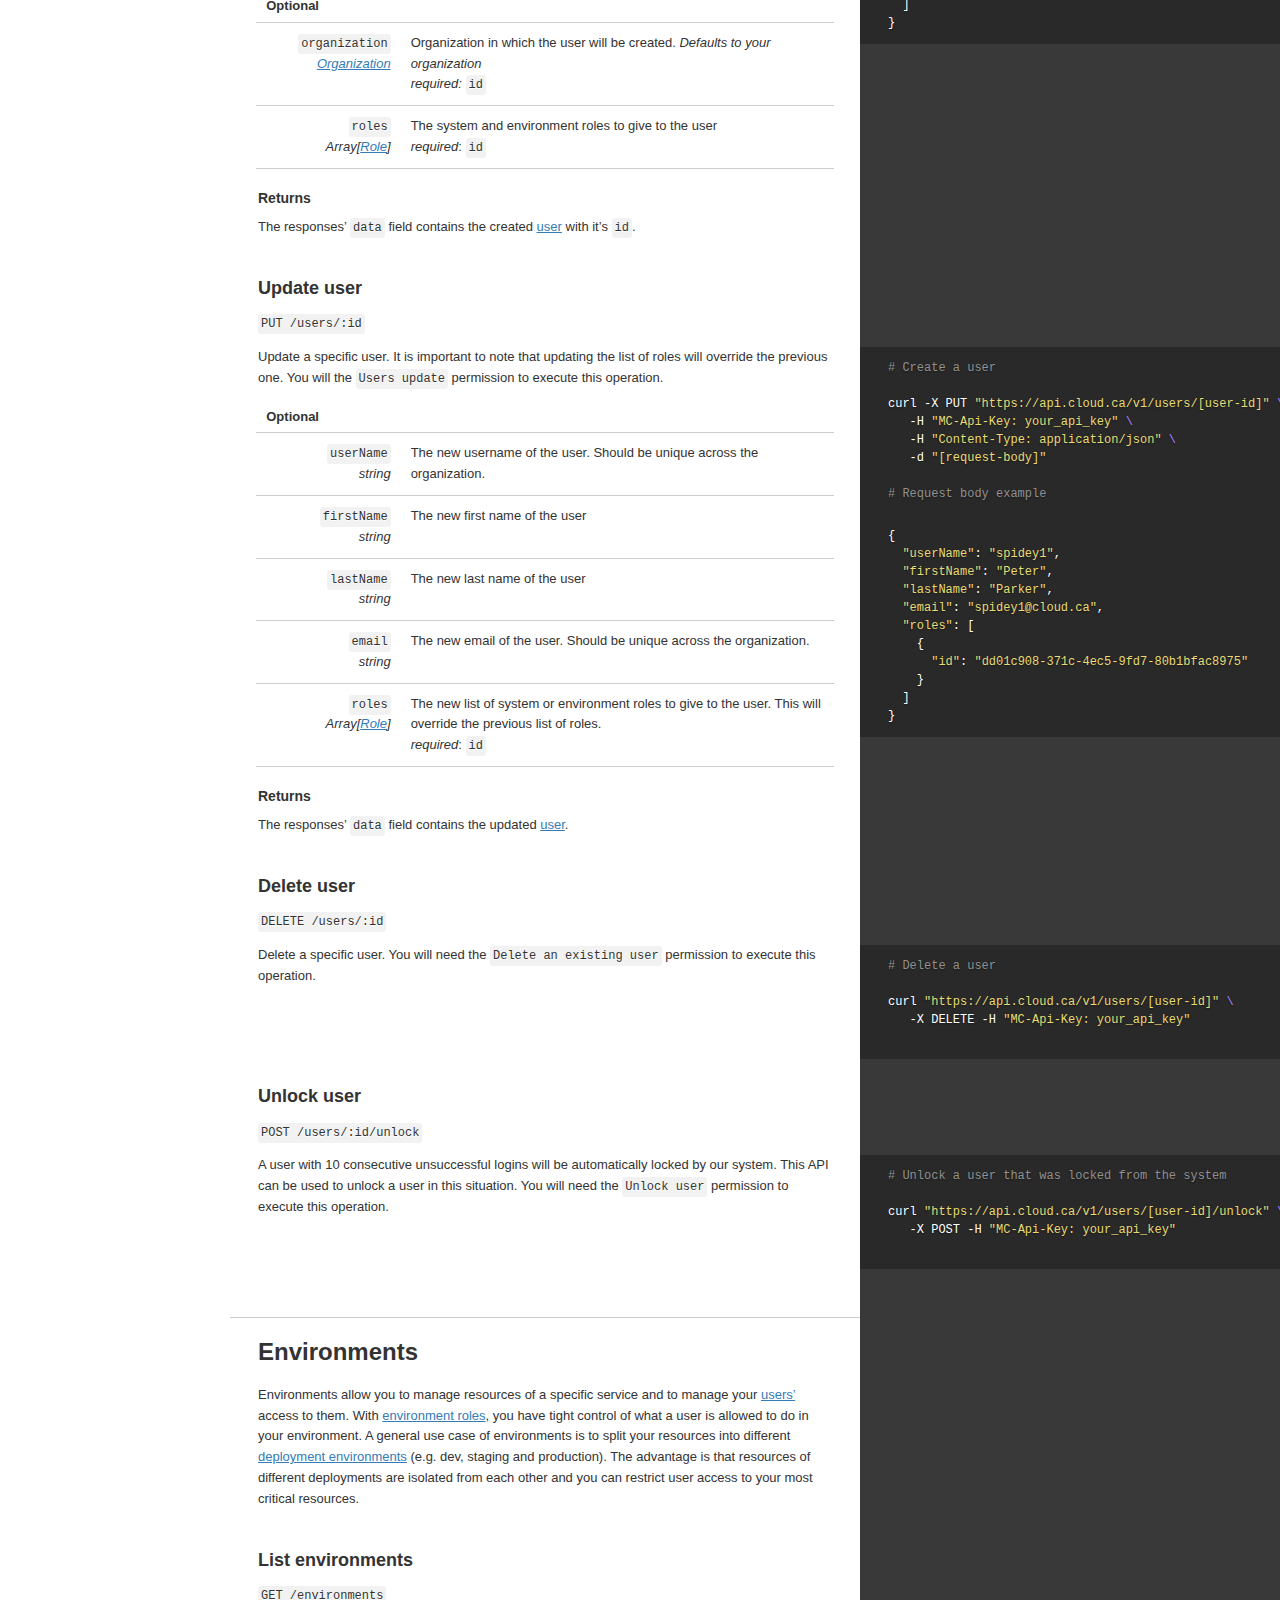
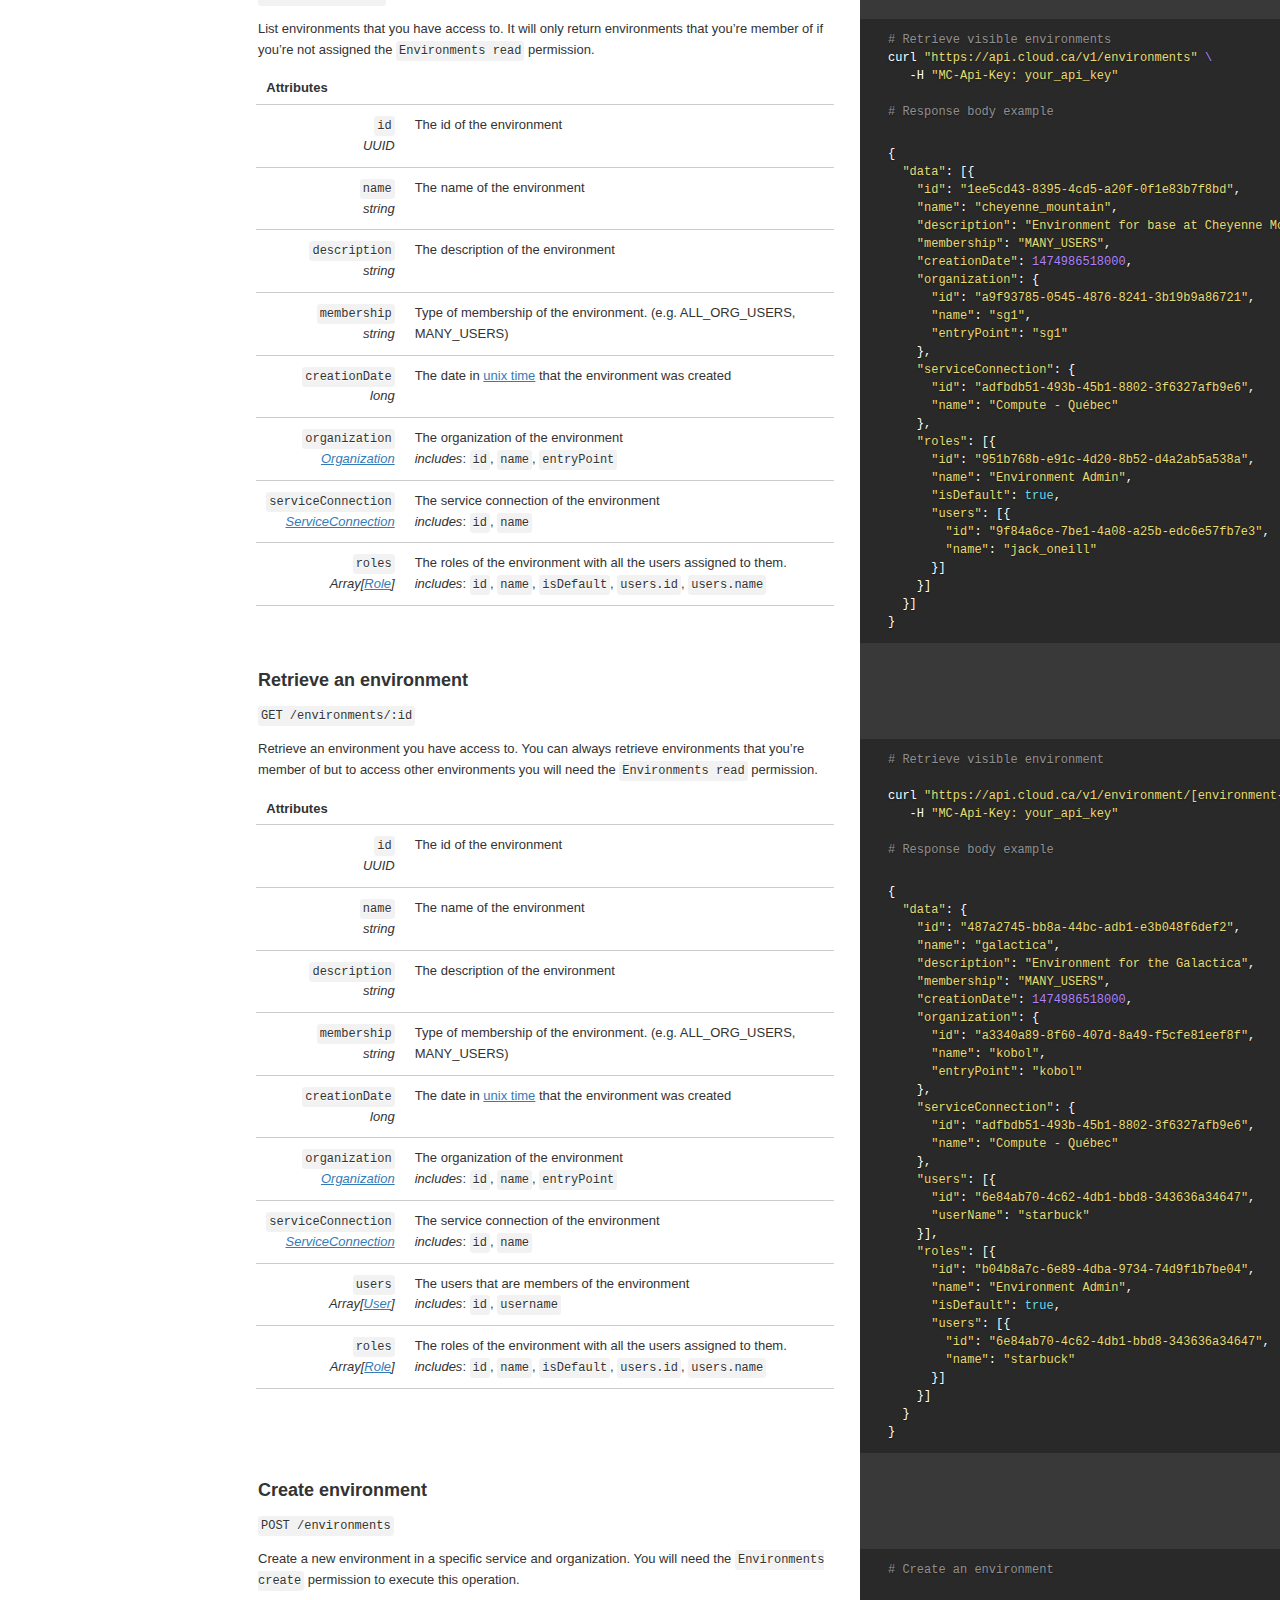
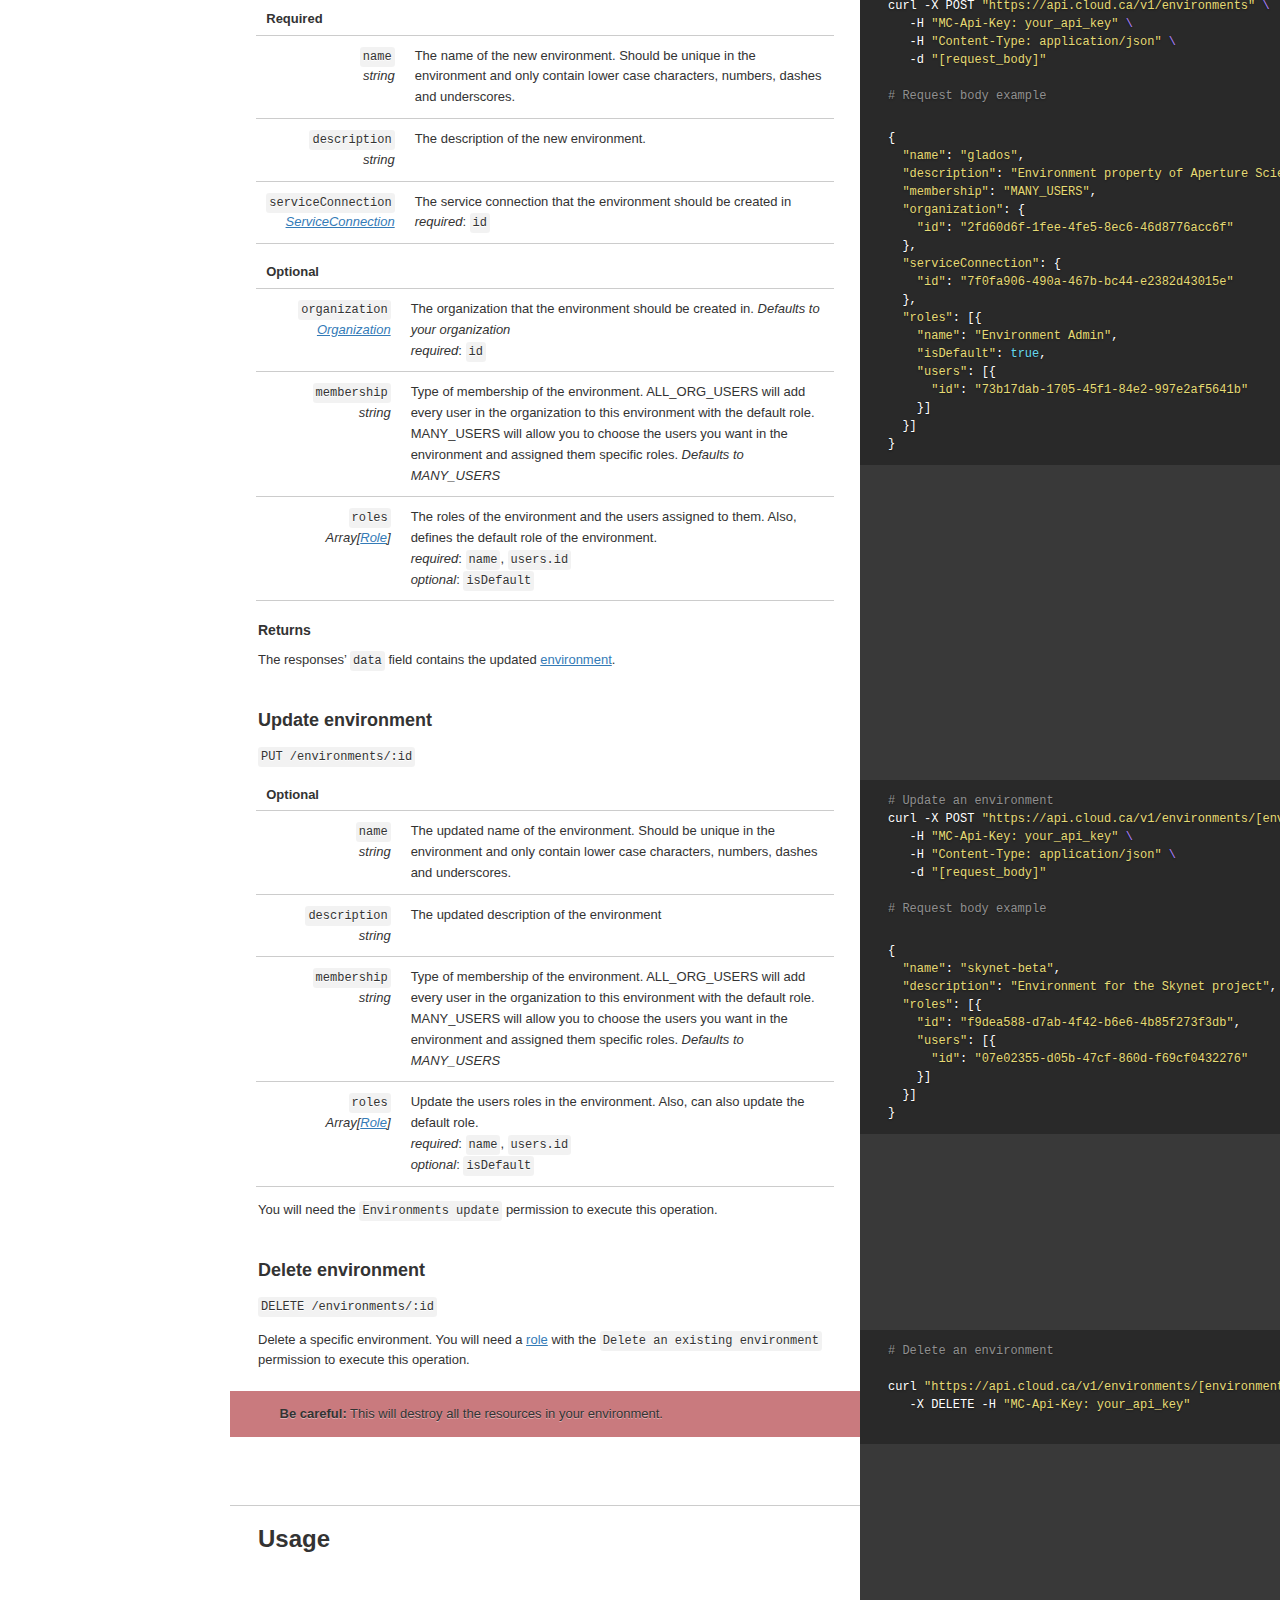
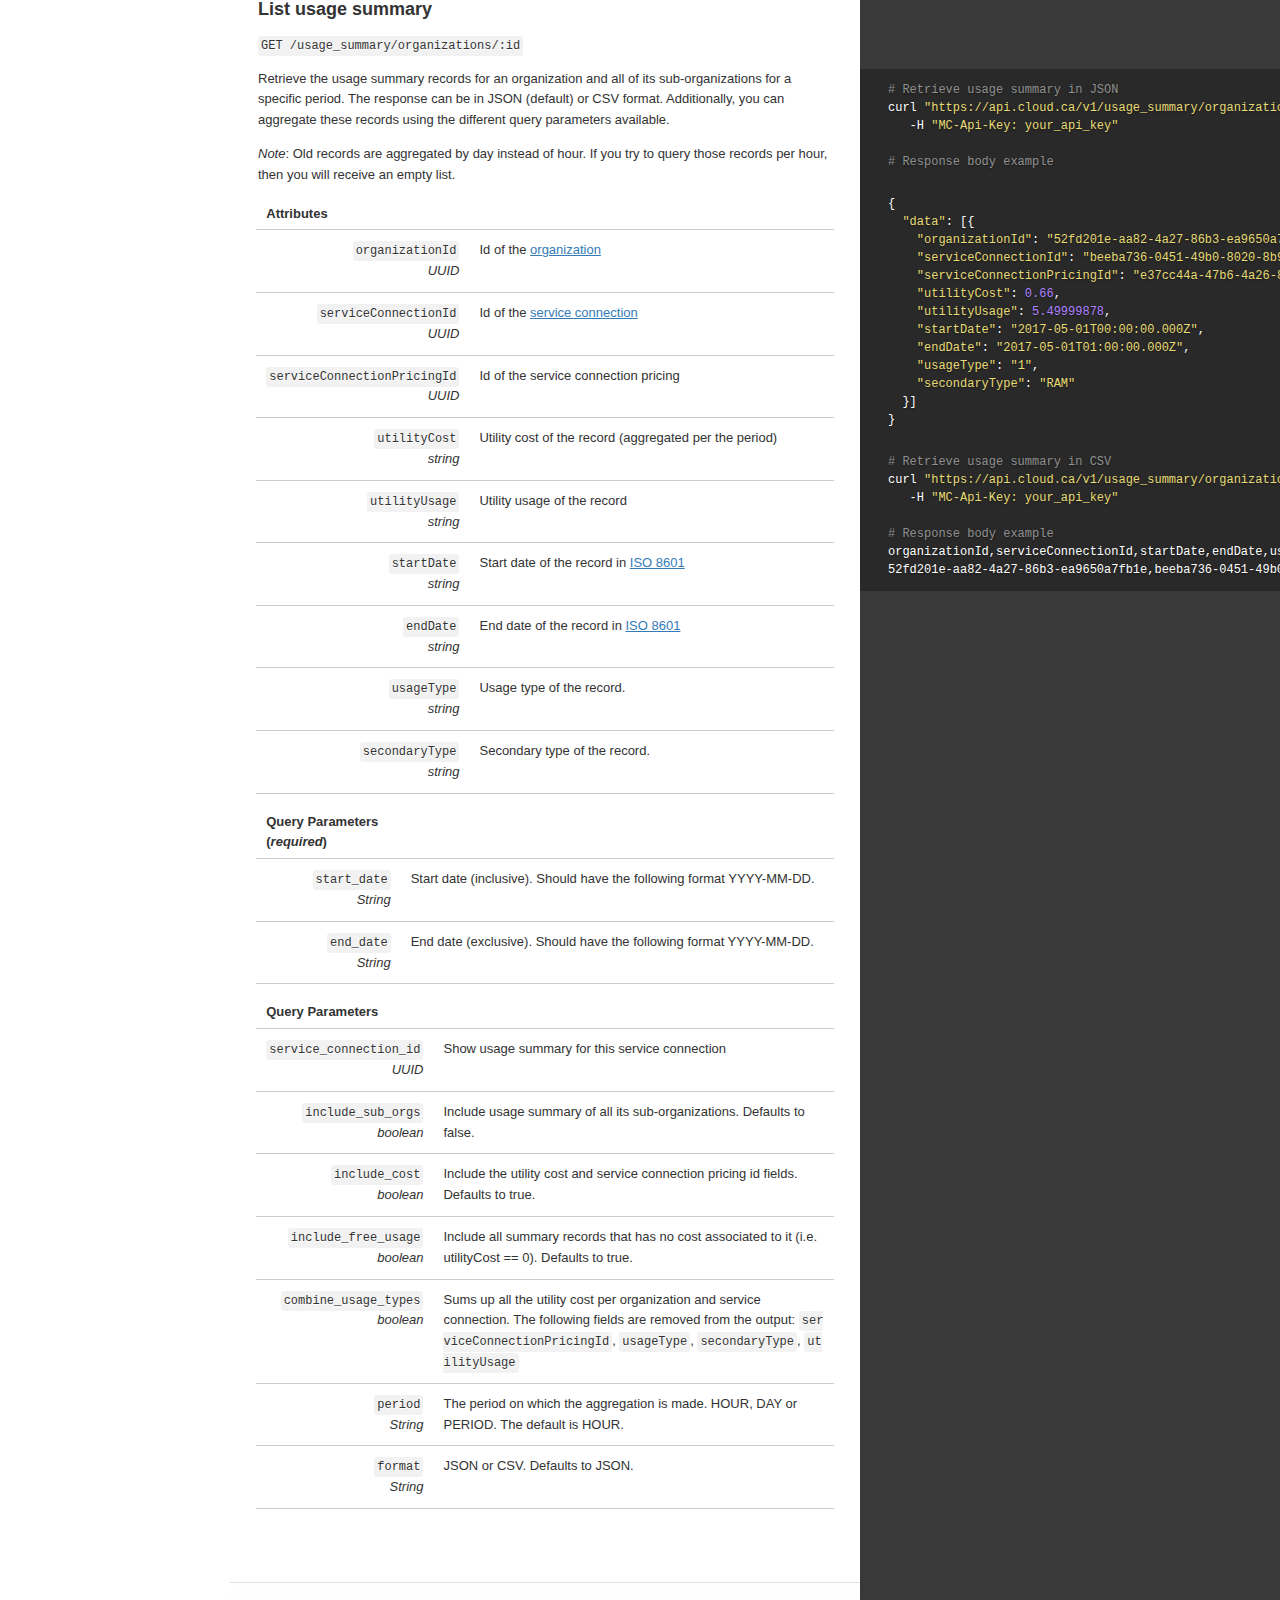
==== commit 34d664d0: "publish: Removed unreleased from usage summary doc" ====
--- a/index.html
+++ b/index.html
@@ -1606,7 +1606,7 @@
 
 <!-------------------- LIST USAGE SUMMARY -------------------->
 
-<h3 id="list-usage-summary-not-released-yet">List usage summary (NOT RELEASED YET)</h3>
+<h3 id="list-usage-summary">List usage summary</h3>
 
 <p><code class="prettyprint">GET /usage_summary/organizations/:id</code></p>
 <pre class="highlight shell tab-shell"><code><span class="c"># Retrieve usage summary in JSON</span>
@@ -1635,8 +1635,6 @@
 organizationId,serviceConnectionId,startDate,endDate,usageType,secondaryType,serviceConnectionPricingId,utilityCost,utilityUsage
 52fd201e-aa82-4a27-86b3-ea9650a7fb1e,beeba736-0451-49b0-8020-8b93ed5abb35,2017-05-01T00:00:00.000Z,2017-05-01T01:00:00.000Z,1,RAM,e37cc44a-47b6-4a26-81f5-1dbf85433e36,0.660000,5.49999878
 </code></pre>
-<p><em>This endpoint is not in production yet</em></p>
-
 <p>Retrieve the usage summary records for an organization and all of its sub-organizations for a specific period. The response can be in JSON (default) or CSV format. Additionally, you can aggregate these records using the different query parameters available.</p>
 
 <p><em>Note</em>: Old records are aggregated by day instead of hour. If you try to query those records per hour, then you will receive an empty list.</p>
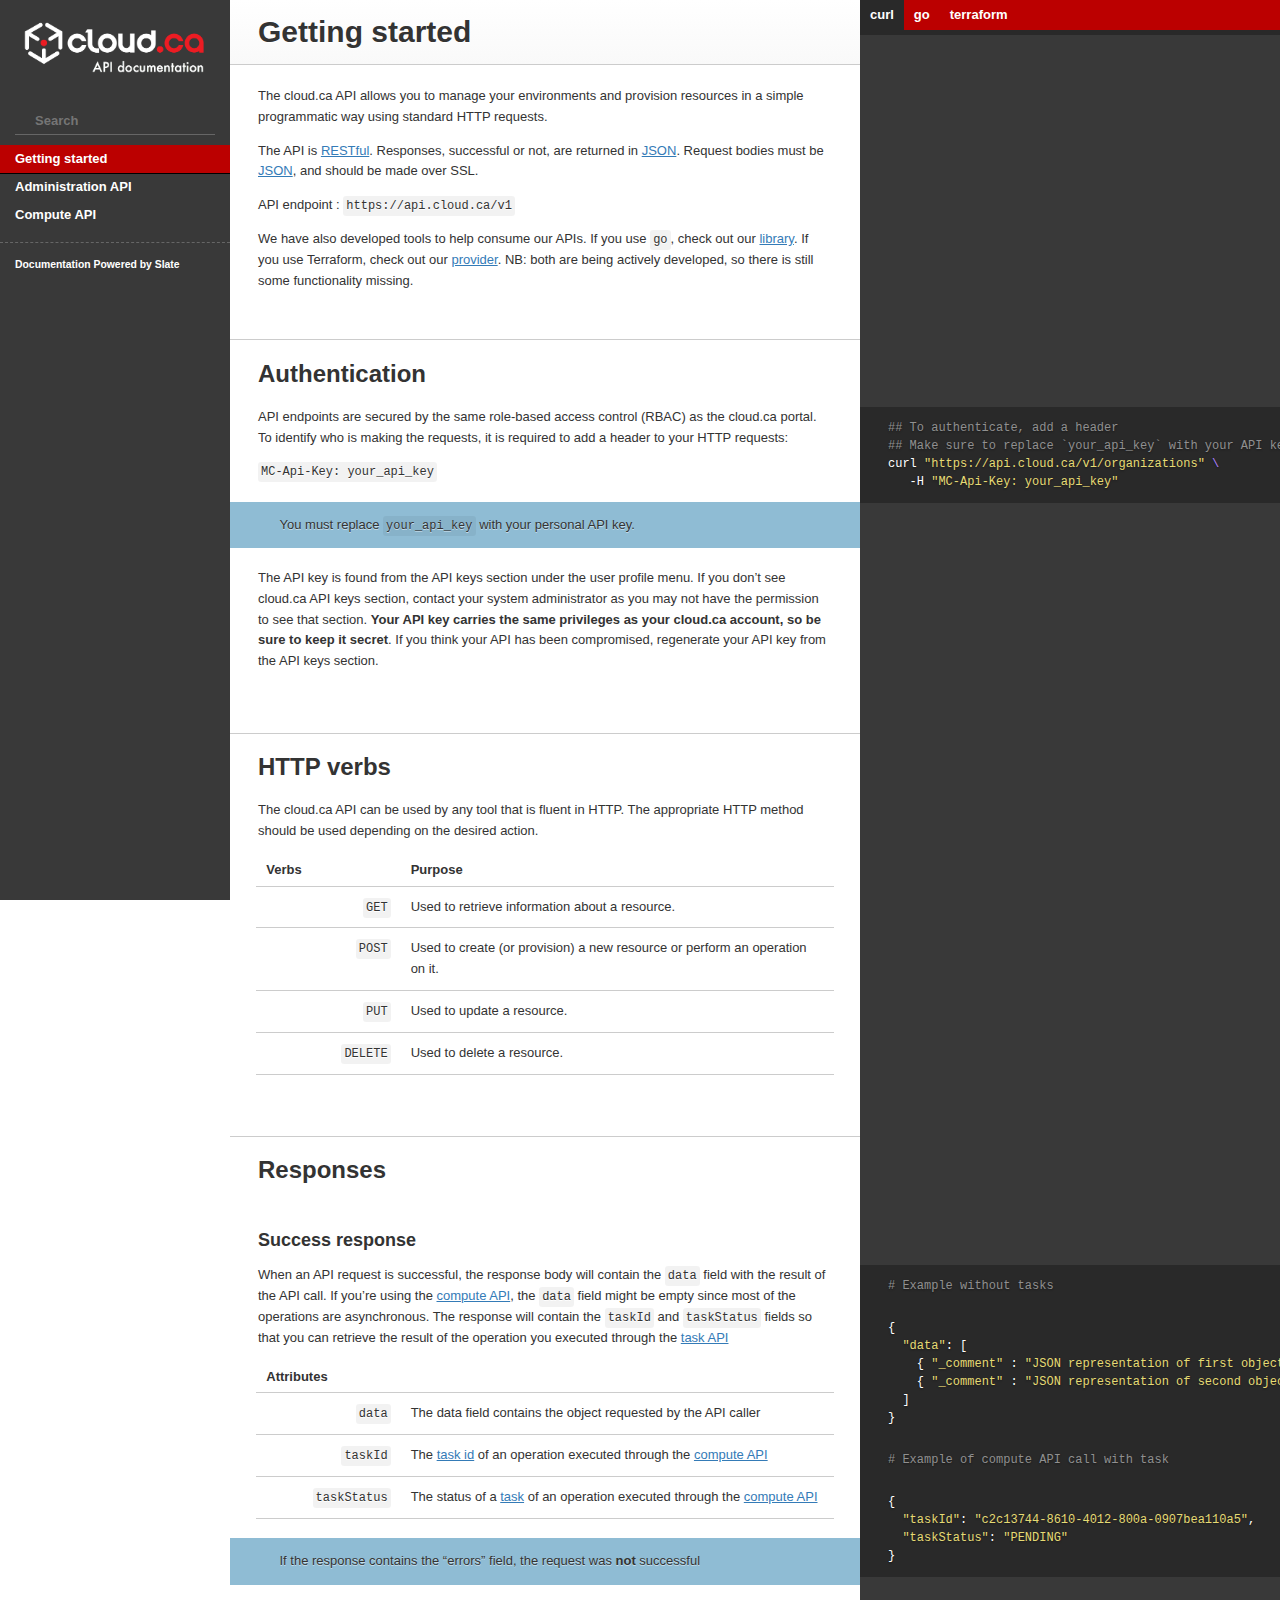
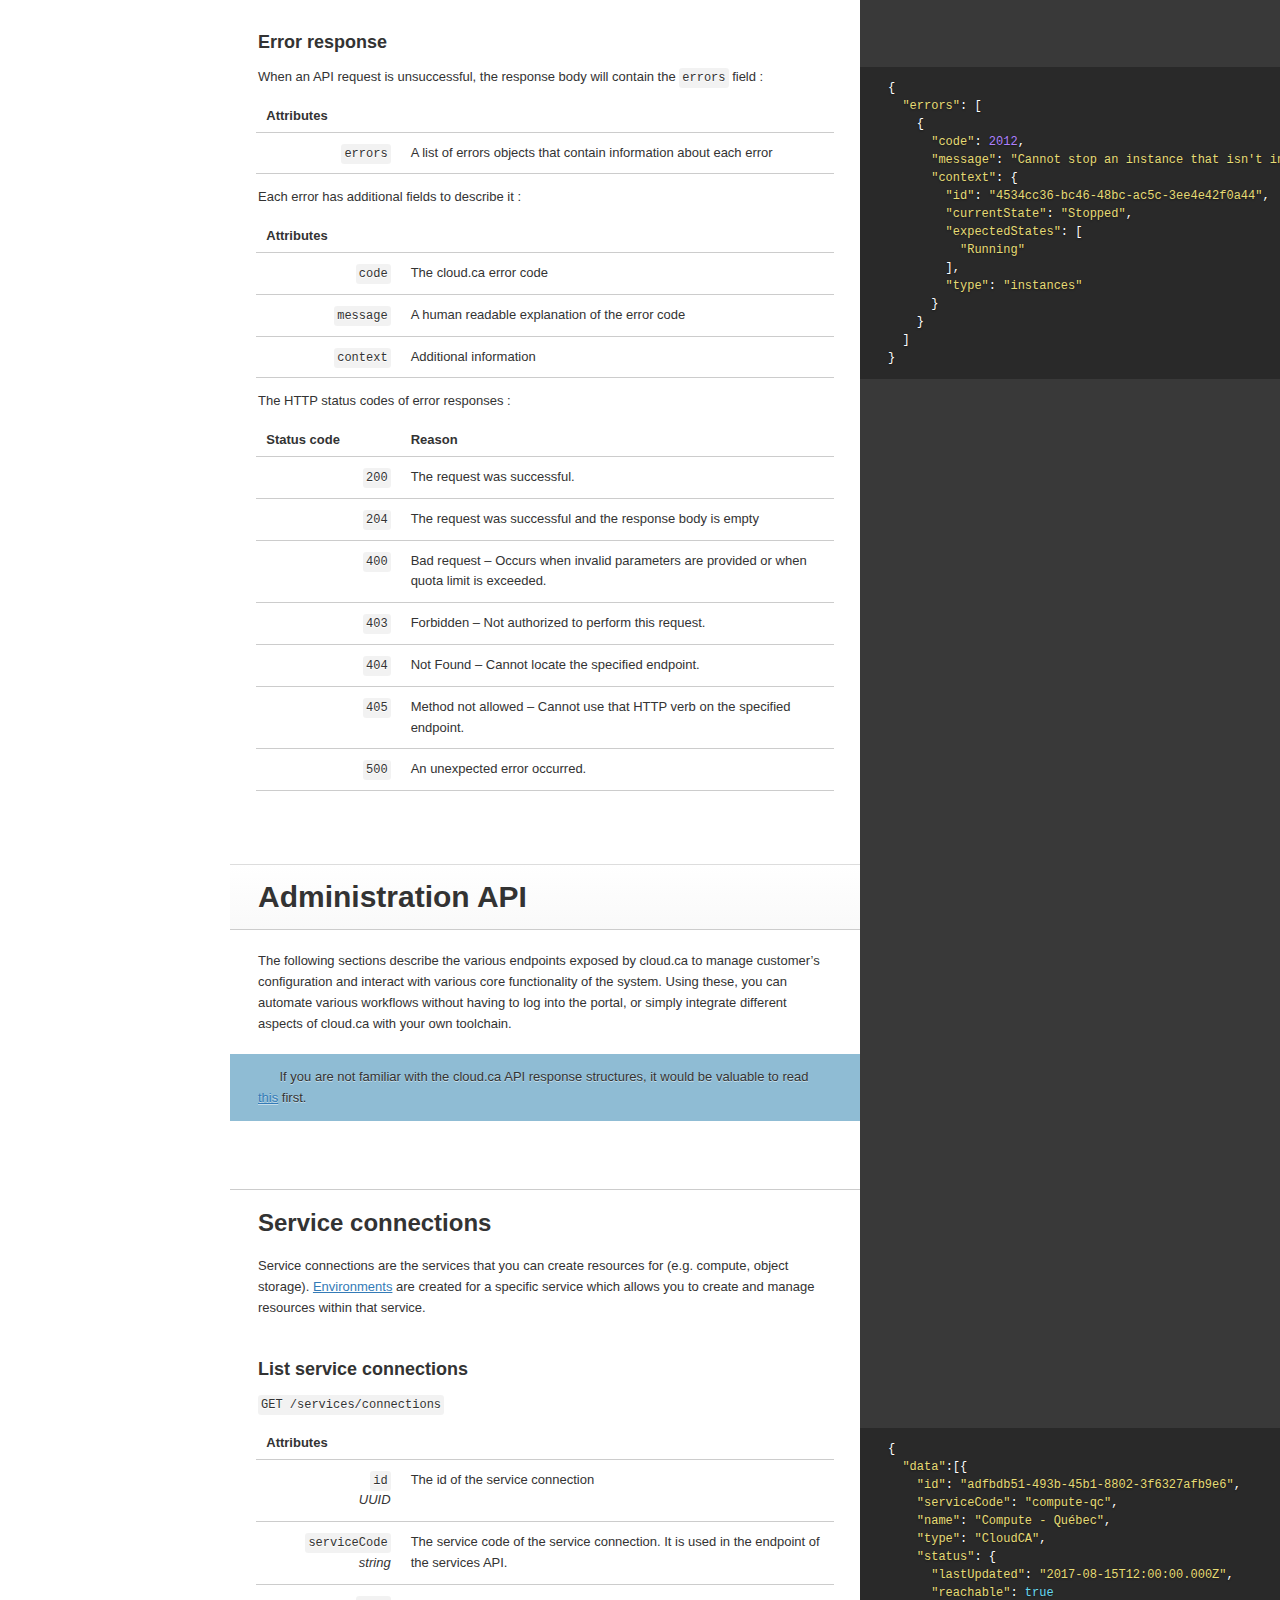
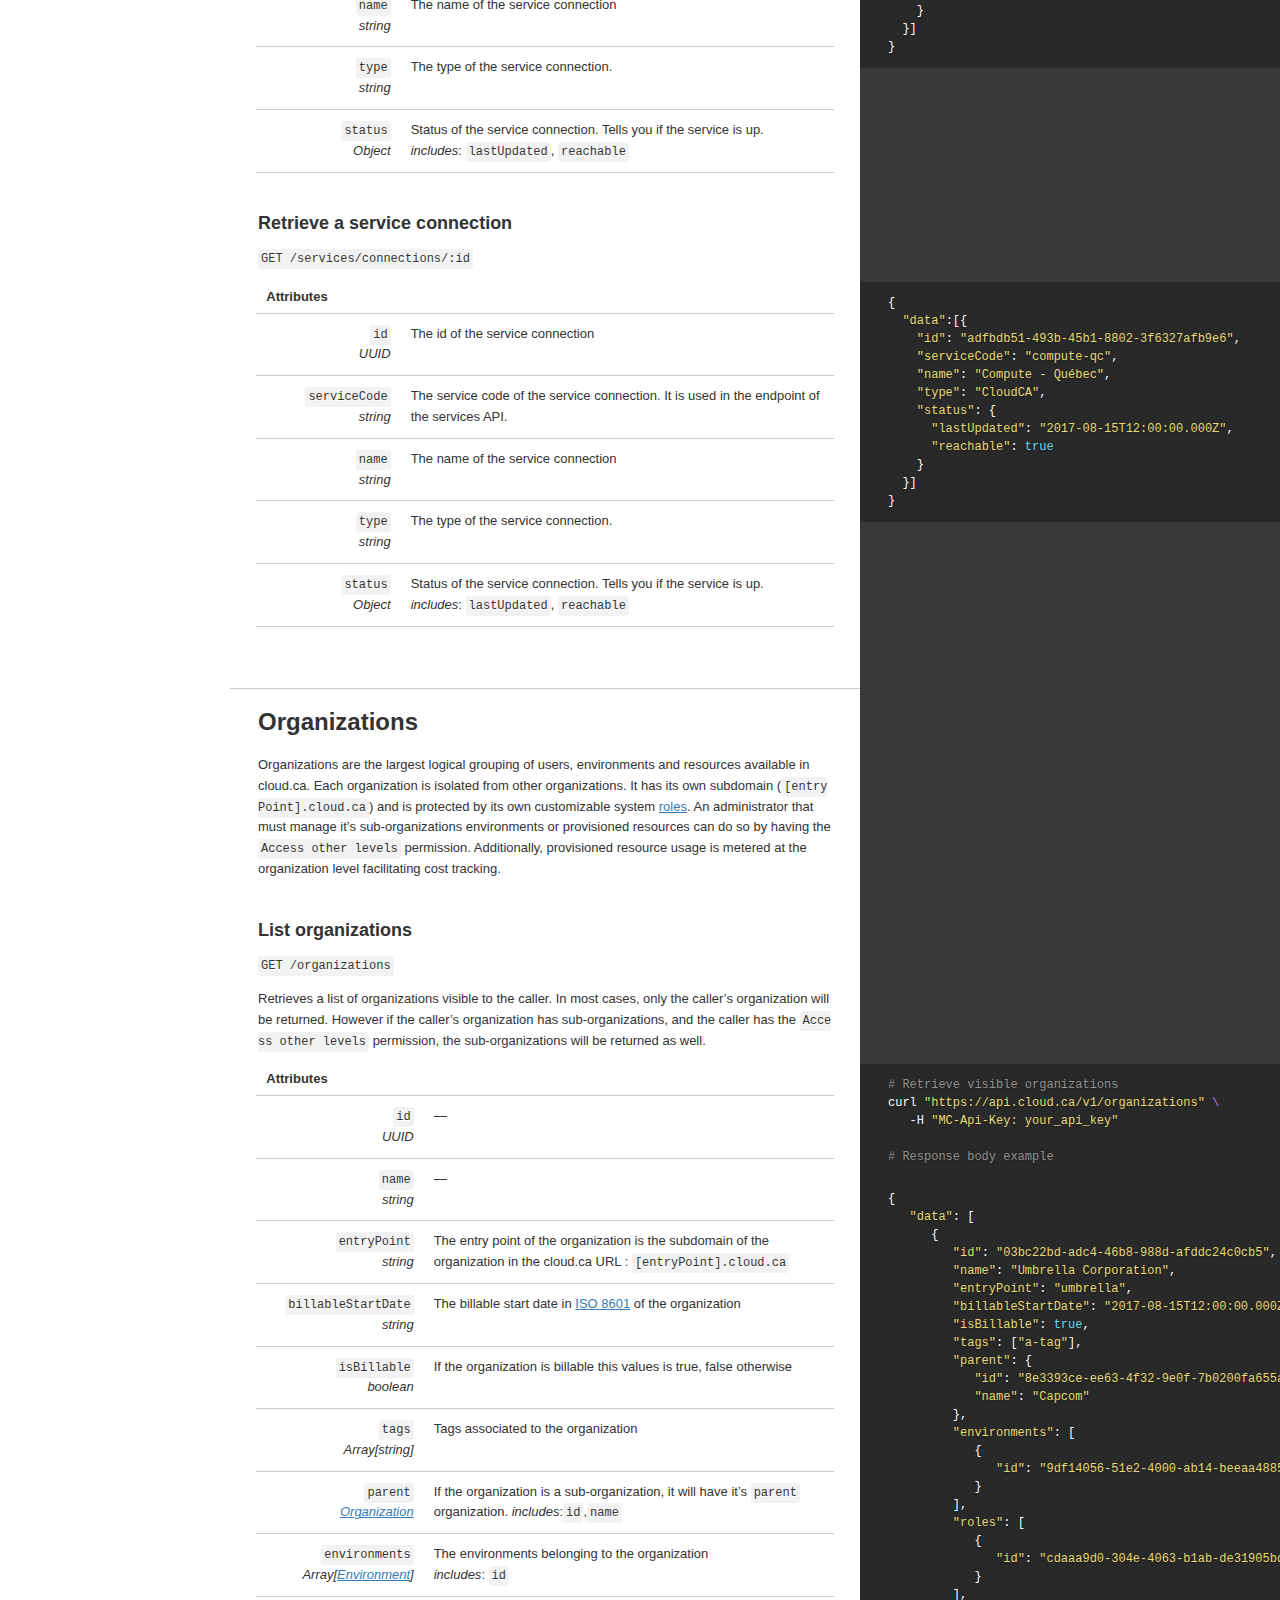
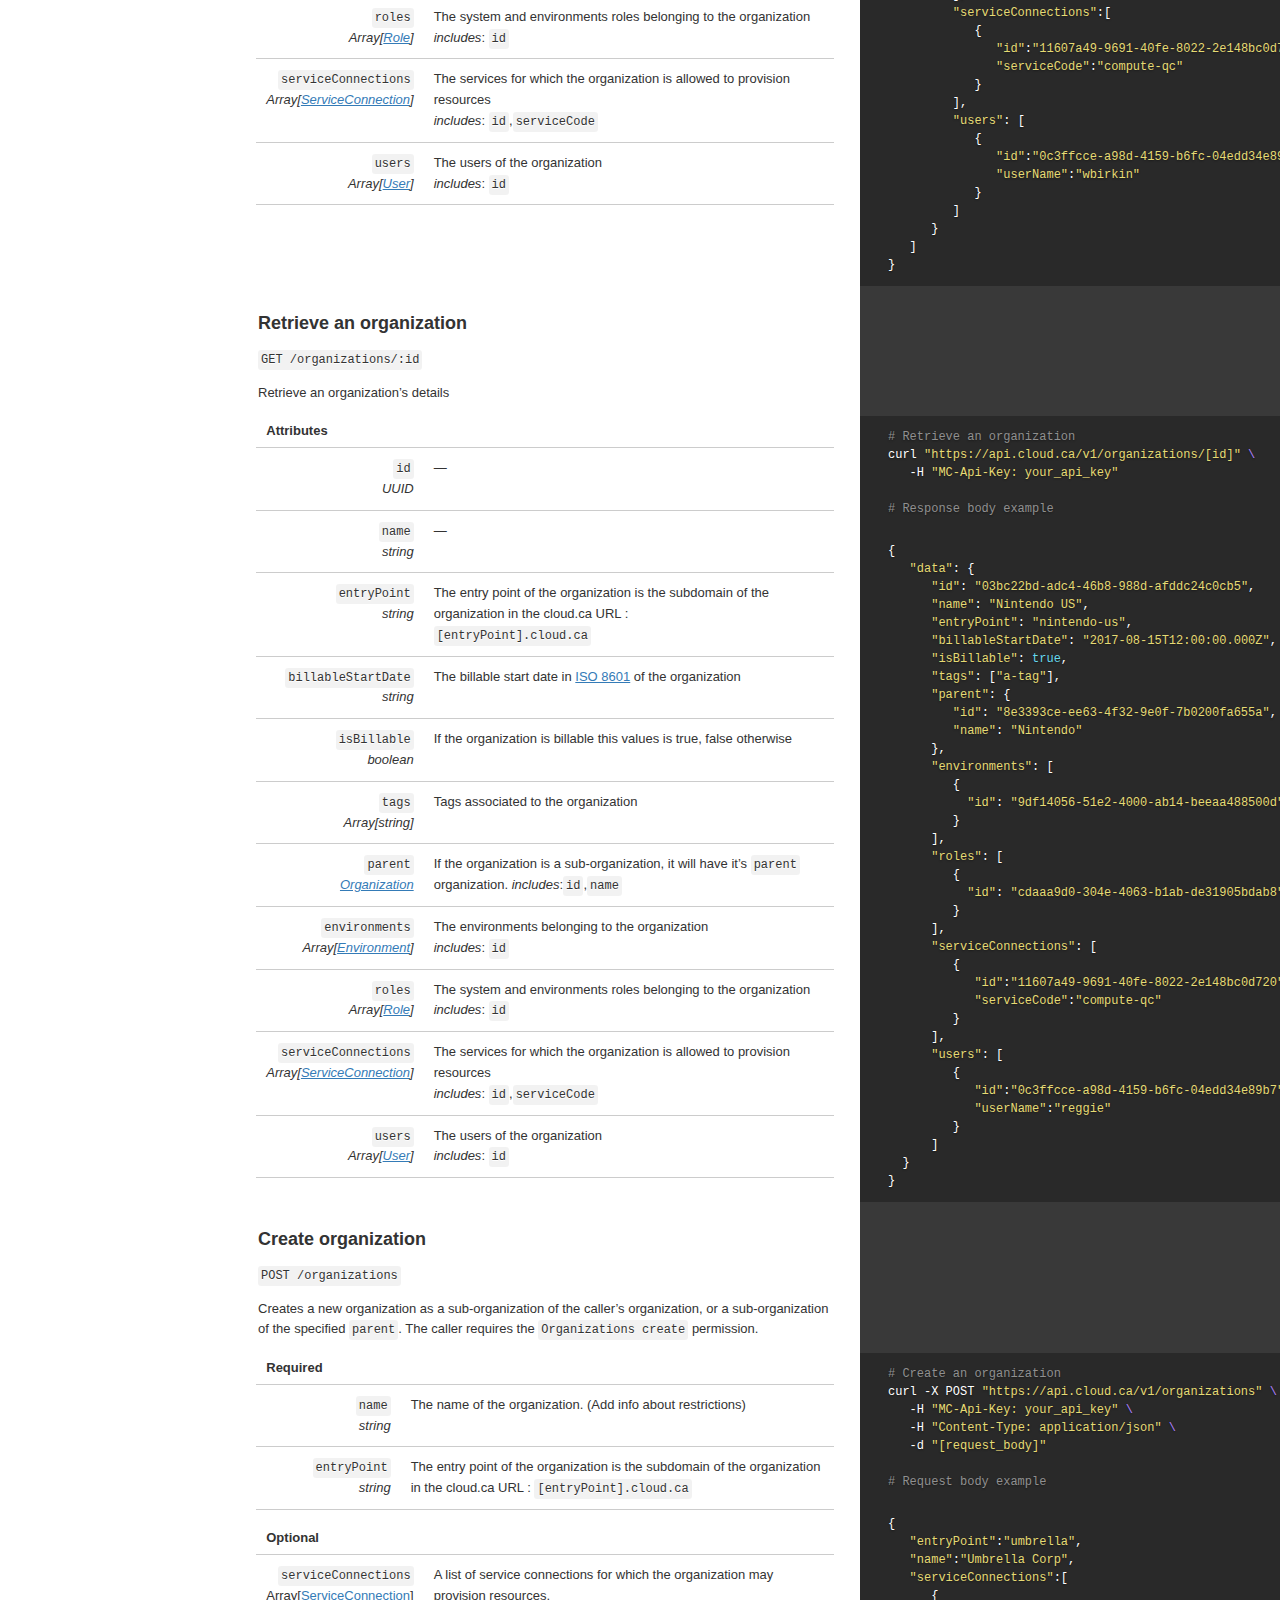
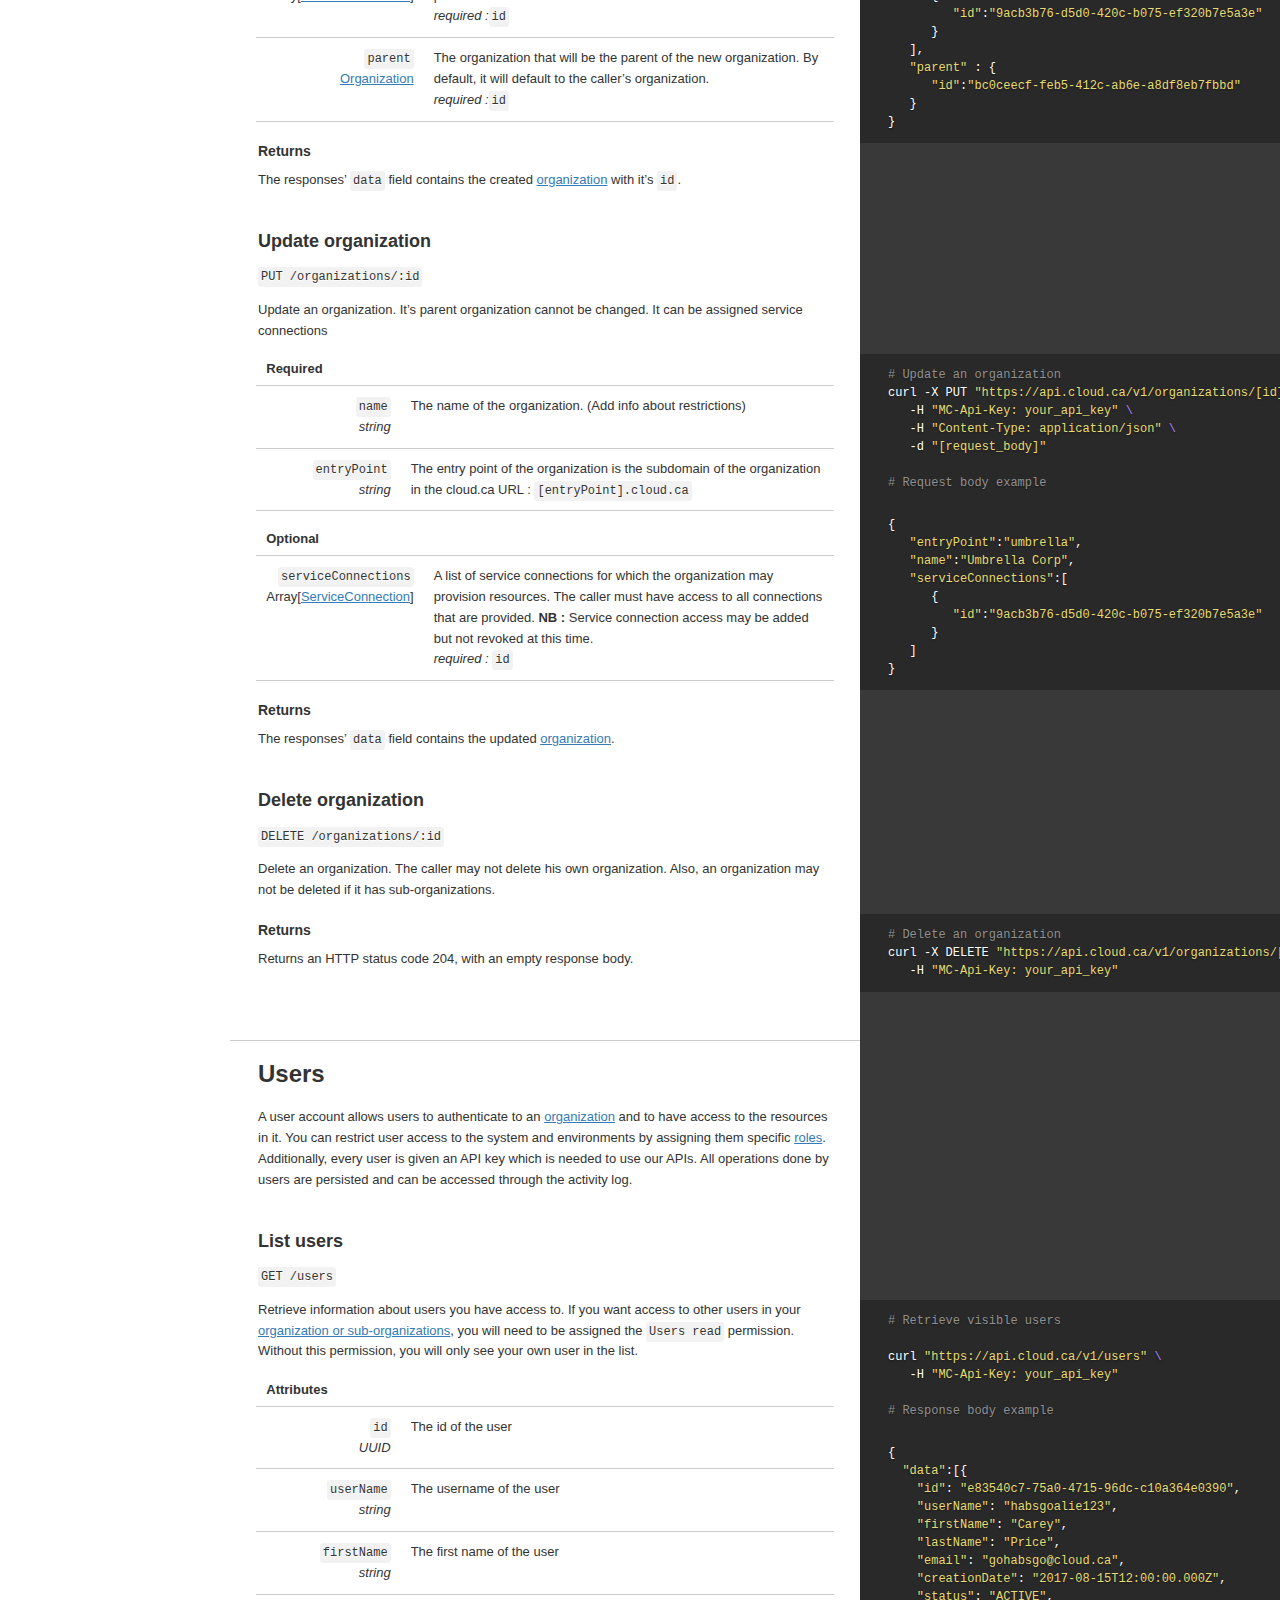
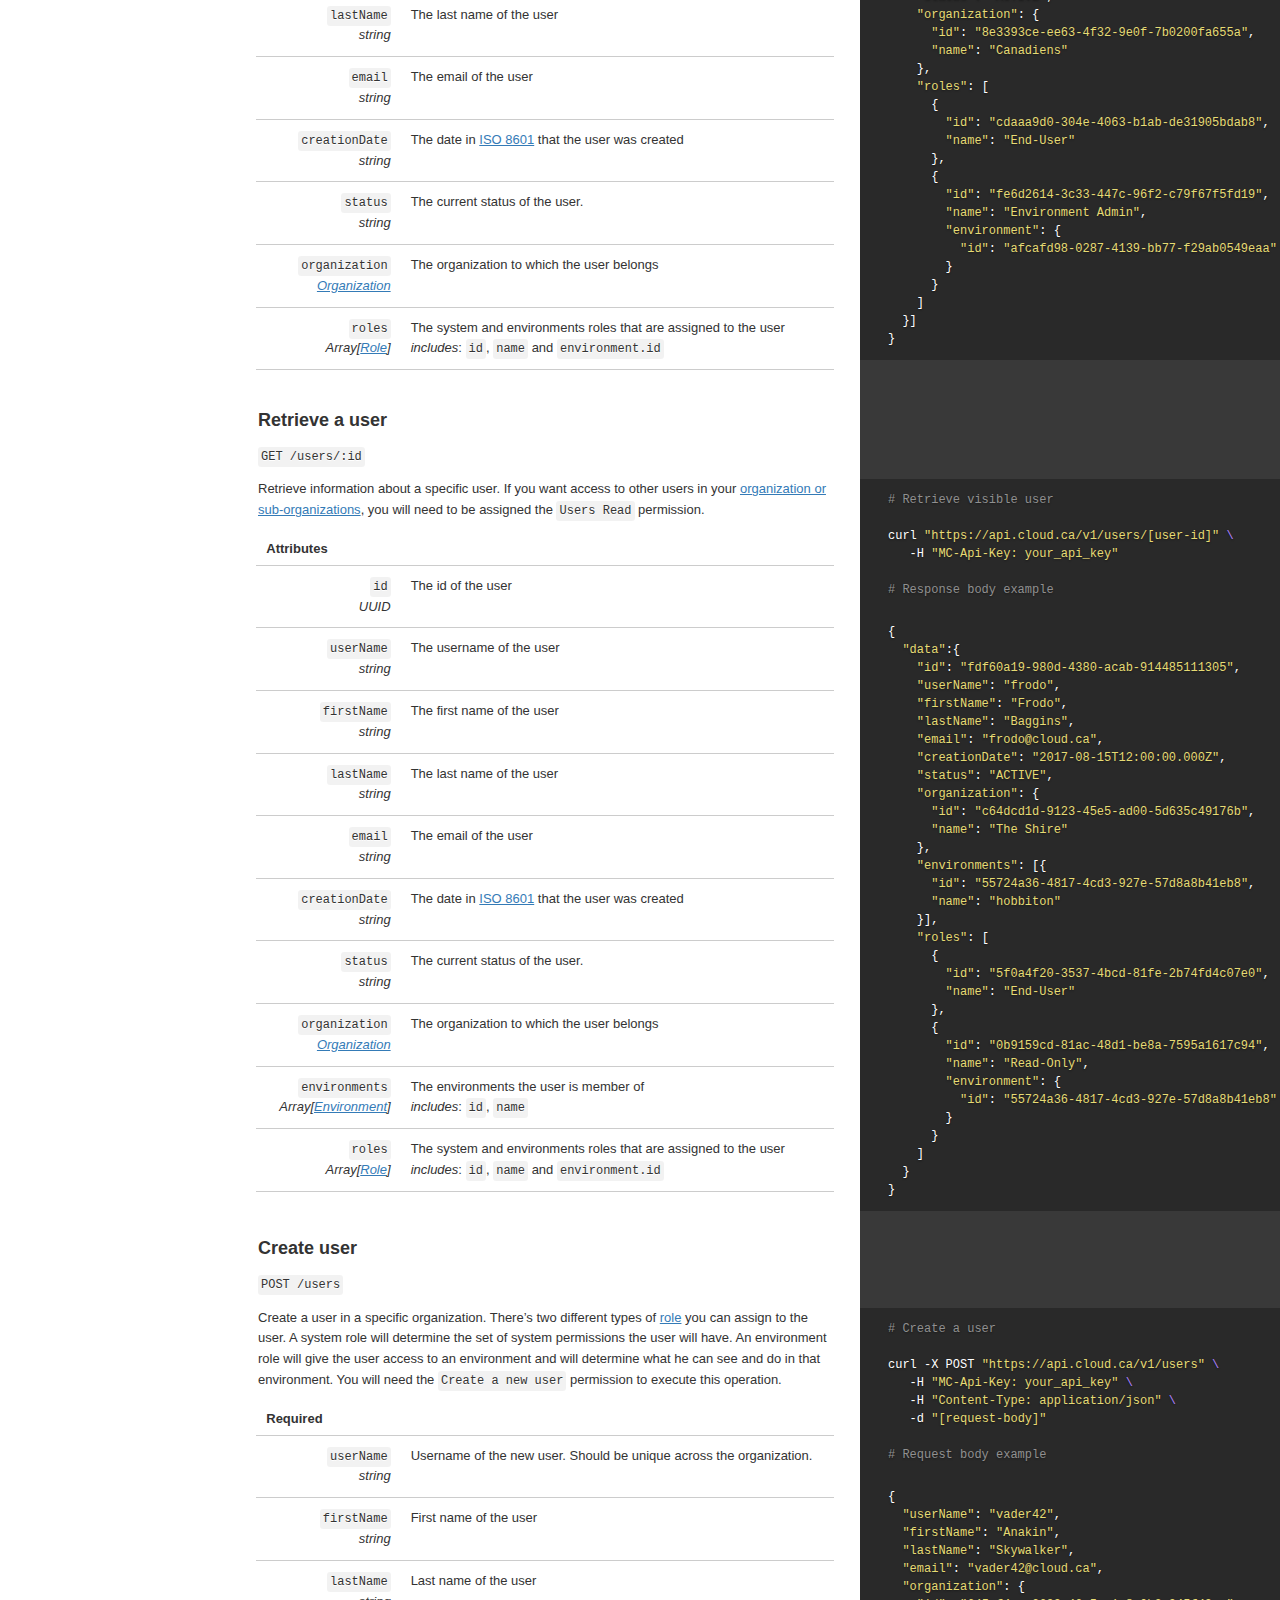
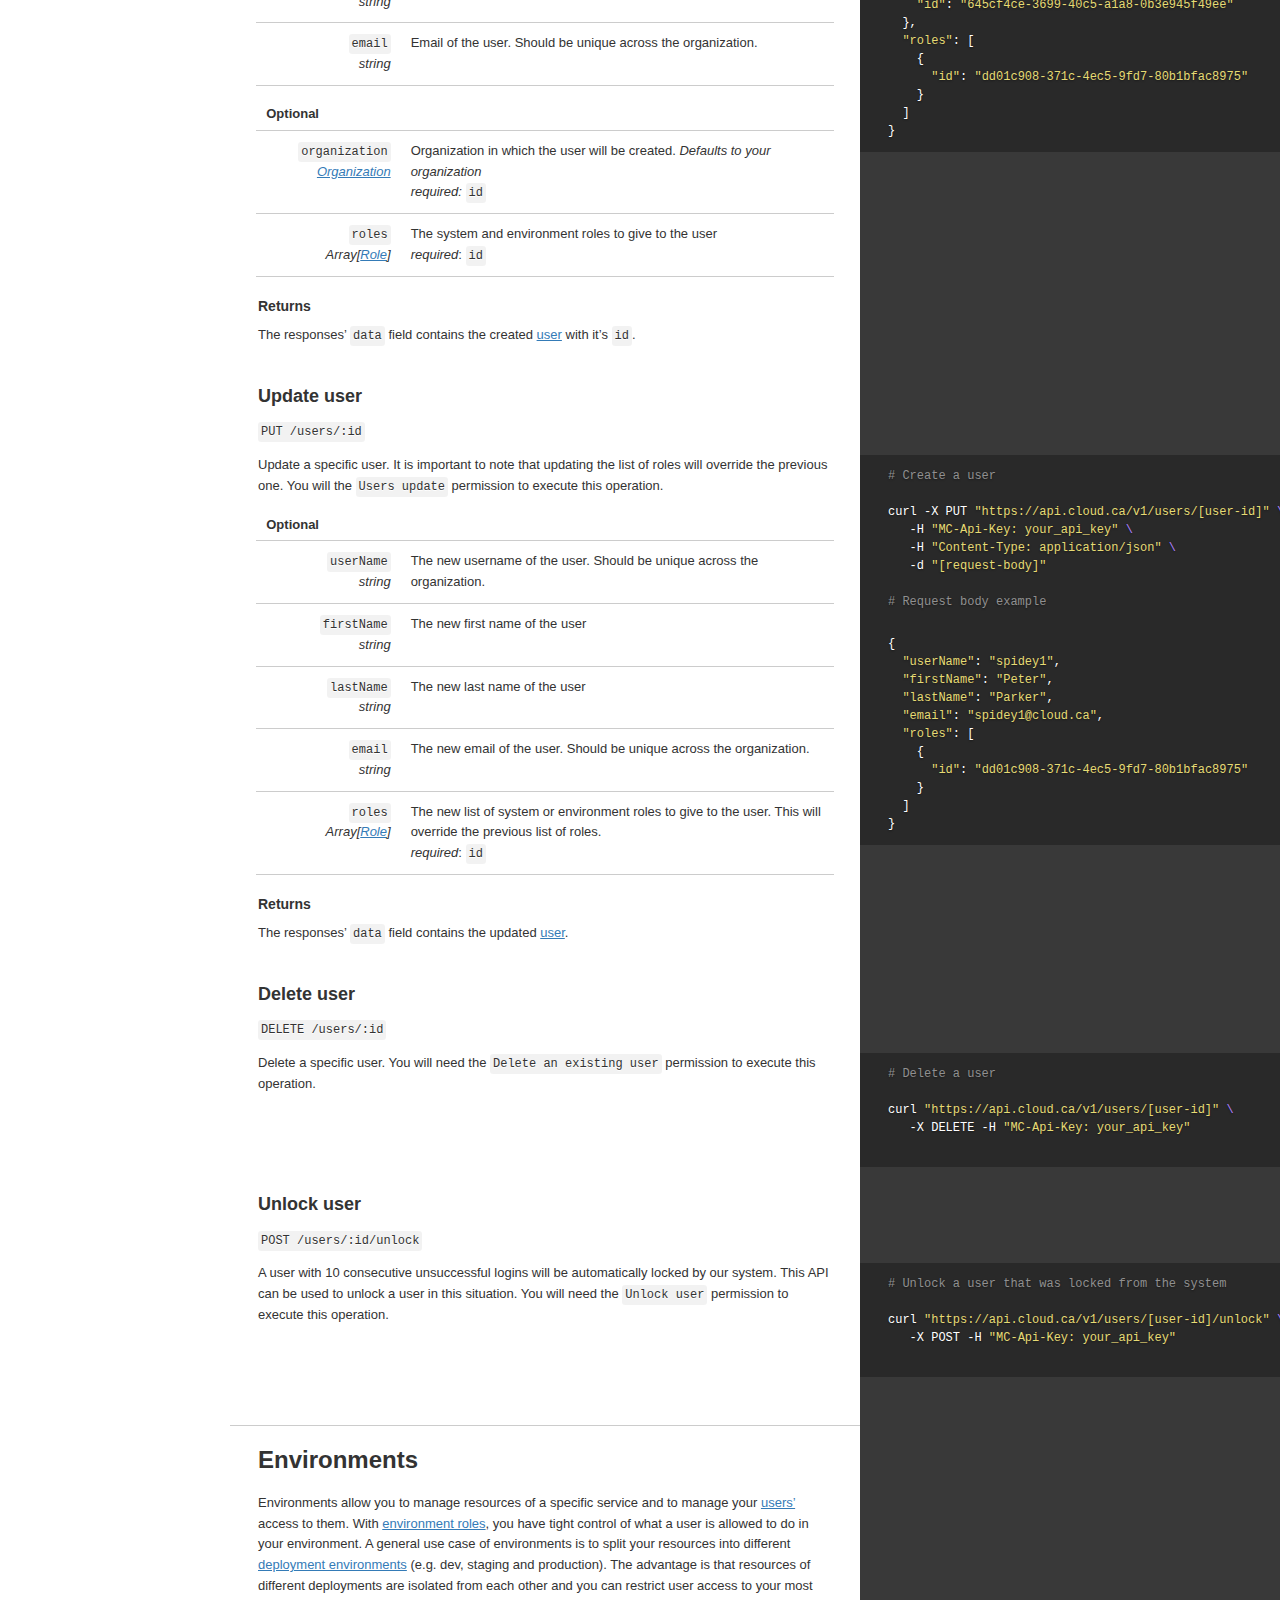
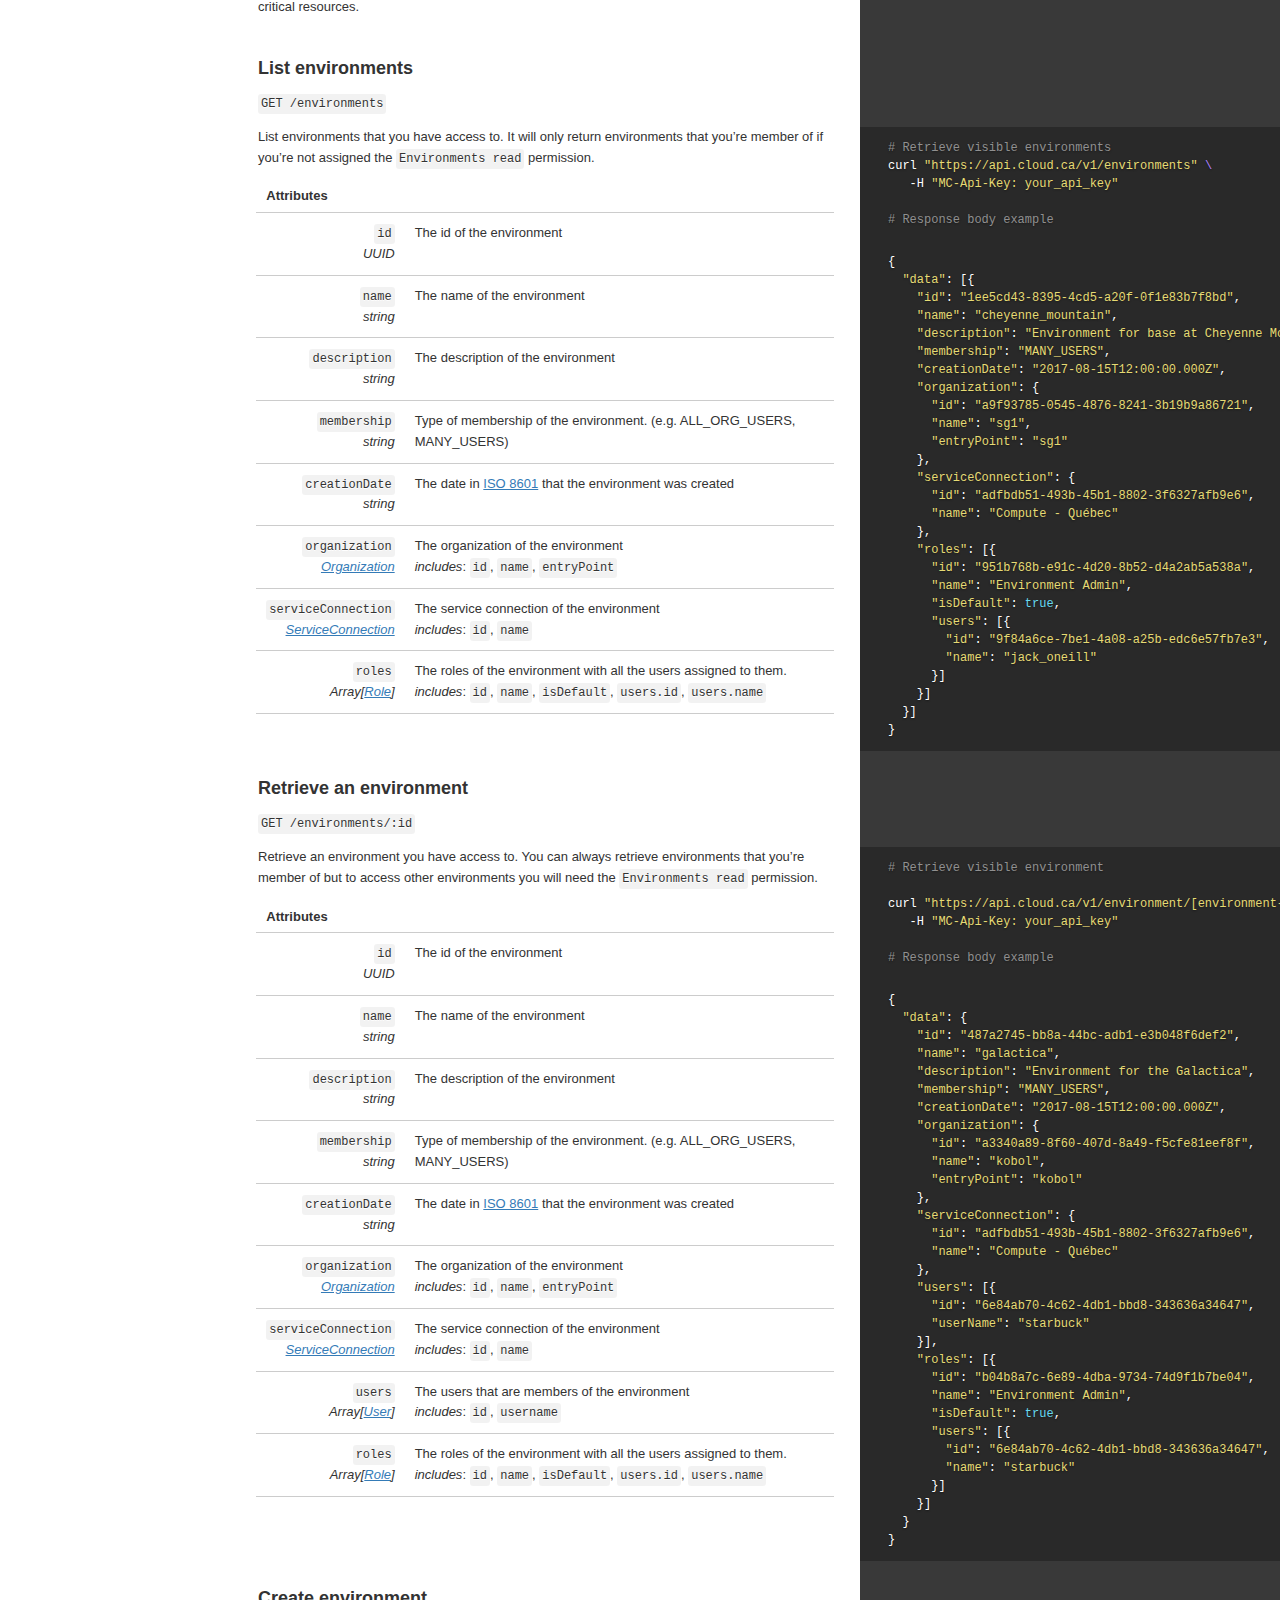
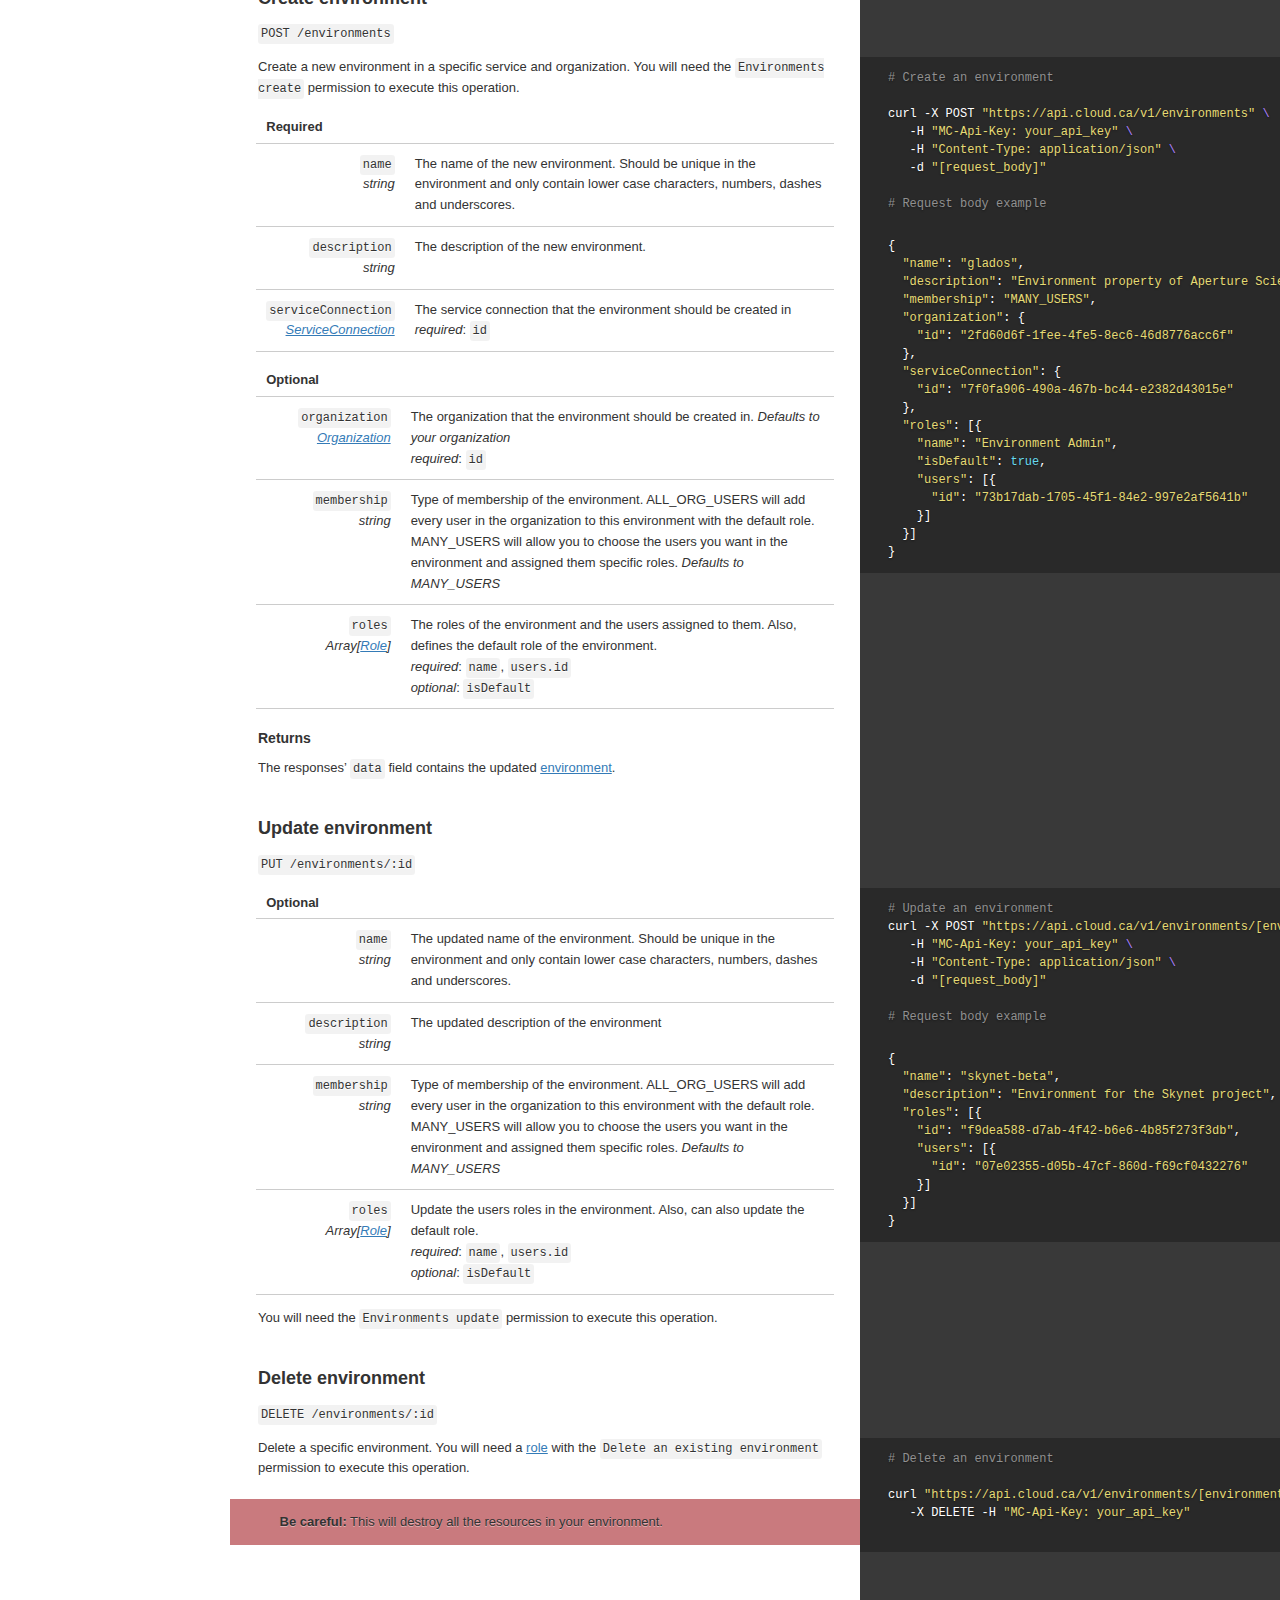
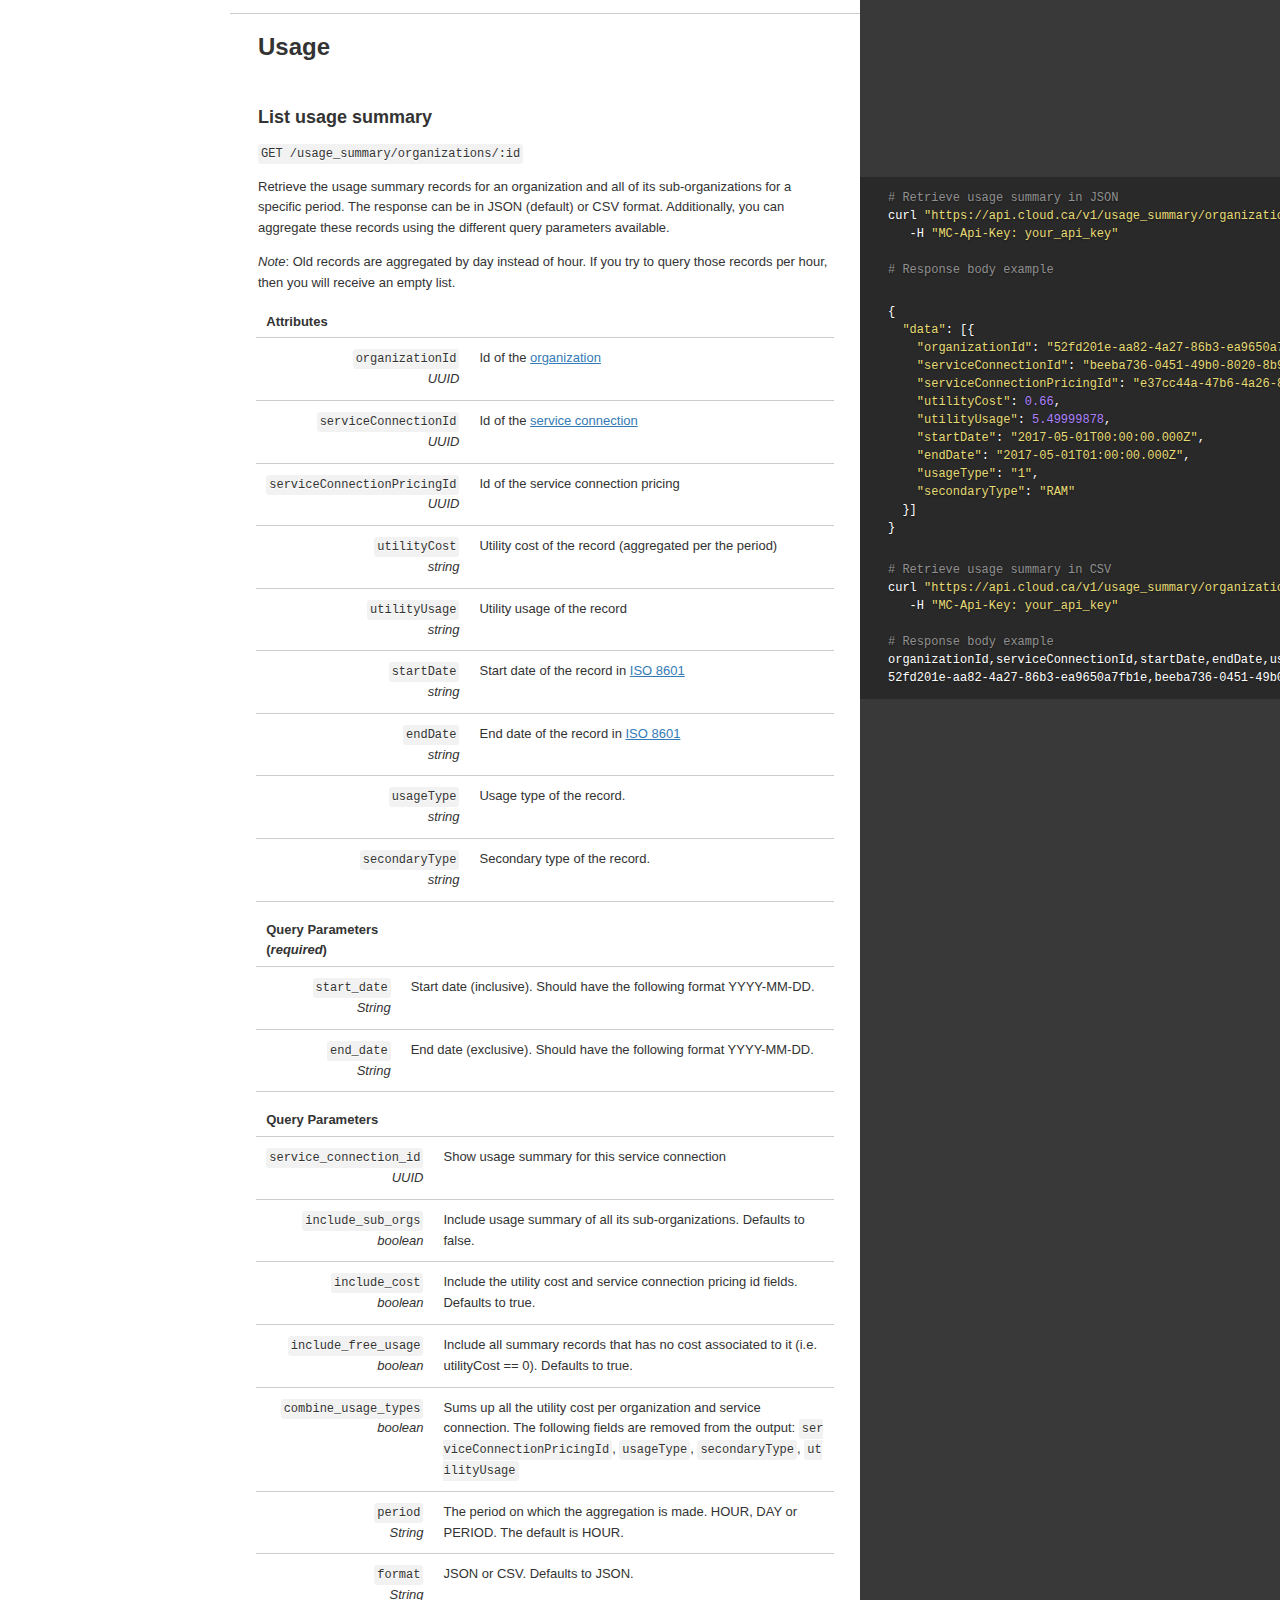
==== commit c1a35fe4: "publish: Changed dates to be ISO 8601 instead of unix time" ====
--- a/index.html
+++ b/index.html
@@ -497,7 +497,7 @@
     </span><span class="s2">"name"</span><span class="p">:</span><span class="w"> </span><span class="s2">"Compute - Québec"</span><span class="p">,</span><span class="w">
     </span><span class="s2">"type"</span><span class="p">:</span><span class="w"> </span><span class="s2">"CloudCA"</span><span class="p">,</span><span class="w">
     </span><span class="s2">"status"</span><span class="p">:</span><span class="w"> </span><span class="p">{</span><span class="w">  
-      </span><span class="s2">"lastUpdated"</span><span class="p">:</span><span class="w"> </span><span class="mi">1478897488000</span><span class="p">,</span><span class="w">
+      </span><span class="s2">"lastUpdated"</span><span class="p">:</span><span class="w"> </span><span class="s2">"2017-08-15T12:00:00.000Z"</span><span class="p">,</span><span class="w">
       </span><span class="s2">"reachable"</span><span class="p">:</span><span class="w"> </span><span class="kc">true</span><span class="w">
     </span><span class="p">}</span><span class="w">
   </span><span class="p">}]</span><span class="w">
@@ -545,7 +545,7 @@
     </span><span class="s2">"name"</span><span class="p">:</span><span class="w"> </span><span class="s2">"Compute - Québec"</span><span class="p">,</span><span class="w">
     </span><span class="s2">"type"</span><span class="p">:</span><span class="w"> </span><span class="s2">"CloudCA"</span><span class="p">,</span><span class="w">
     </span><span class="s2">"status"</span><span class="p">:</span><span class="w"> </span><span class="p">{</span><span class="w">  
-      </span><span class="s2">"lastUpdated"</span><span class="p">:</span><span class="w"> </span><span class="mi">1478897488000</span><span class="p">,</span><span class="w">
+      </span><span class="s2">"lastUpdated"</span><span class="p">:</span><span class="w"> </span><span class="s2">"2017-08-15T12:00:00.000Z"</span><span class="p">,</span><span class="w">
       </span><span class="s2">"reachable"</span><span class="p">:</span><span class="w"> </span><span class="kc">true</span><span class="w">
     </span><span class="p">}</span><span class="w">
   </span><span class="p">}]</span><span class="w">
@@ -606,6 +606,9 @@
          </span><span class="s2">"id"</span><span class="p">:</span><span class="w"> </span><span class="s2">"03bc22bd-adc4-46b8-988d-afddc24c0cb5"</span><span class="p">,</span><span class="w">
          </span><span class="s2">"name"</span><span class="p">:</span><span class="w"> </span><span class="s2">"Umbrella Corporation"</span><span class="p">,</span><span class="w">
          </span><span class="s2">"entryPoint"</span><span class="p">:</span><span class="w"> </span><span class="s2">"umbrella"</span><span class="p">,</span><span class="w">
+         </span><span class="s2">"billableStartDate"</span><span class="p">:</span><span class="w"> </span><span class="s2">"2017-08-15T12:00:00.000Z"</span><span class="p">,</span><span class="w">
+         </span><span class="s2">"isBillable"</span><span class="p">:</span><span class="w"> </span><span class="kc">true</span><span class="p">,</span><span class="w">
+         </span><span class="s2">"tags"</span><span class="p">:</span><span class="w"> </span><span class="p">[</span><span class="s2">"a-tag"</span><span class="p">],</span><span class="w">
          </span><span class="s2">"parent"</span><span class="p">:</span><span class="w"> </span><span class="p">{</span><span class="w">
             </span><span class="s2">"id"</span><span class="p">:</span><span class="w"> </span><span class="s2">"8e3393ce-ee63-4f32-9e0f-7b0200fa655a"</span><span class="p">,</span><span class="w">
             </span><span class="s2">"name"</span><span class="p">:</span><span class="w"> </span><span class="s2">"Capcom"</span><span class="w">
@@ -655,6 +658,18 @@
 <td>The entry point of the organization is the subdomain of the organization in the cloud.ca URL : <code class="prettyprint">[entryPoint].cloud.ca</code></td>
 </tr>
 <tr>
+<td><code class="prettyprint">billableStartDate</code><br/><em>string</em></td>
+<td>The billable start date in <a href="#https://en.wikipedia.org/wiki/ISO_8601">ISO 8601</a> of the organization</td>
+</tr>
+<tr>
+<td><code class="prettyprint">isBillable</code><br/><em>boolean</em></td>
+<td>If the organization is billable this values is true, false otherwise</td>
+</tr>
+<tr>
+<td><code class="prettyprint">tags</code><br/><em>Array[string]</em></td>
+<td>Tags associated to the organization</td>
+</tr>
+<tr>
 <td><code class="prettyprint">parent</code><br/><em><a href="#organizations">Organization</a></em></td>
 <td>If the organization is a sub-organization, it will have it&rsquo;s <code class="prettyprint">parent</code> organization. <em>includes</em>:<code class="prettyprint">id</code>,<code class="prettyprint">name</code></td>
 </tr>
@@ -693,6 +708,9 @@
       </span><span class="s2">"id"</span><span class="p">:</span><span class="w"> </span><span class="s2">"03bc22bd-adc4-46b8-988d-afddc24c0cb5"</span><span class="p">,</span><span class="w">
       </span><span class="s2">"name"</span><span class="p">:</span><span class="w"> </span><span class="s2">"Nintendo US"</span><span class="p">,</span><span class="w">
       </span><span class="s2">"entryPoint"</span><span class="p">:</span><span class="w"> </span><span class="s2">"nintendo-us"</span><span class="p">,</span><span class="w">
+      </span><span class="s2">"billableStartDate"</span><span class="p">:</span><span class="w"> </span><span class="s2">"2017-08-15T12:00:00.000Z"</span><span class="p">,</span><span class="w">
+      </span><span class="s2">"isBillable"</span><span class="p">:</span><span class="w"> </span><span class="kc">true</span><span class="p">,</span><span class="w">
+      </span><span class="s2">"tags"</span><span class="p">:</span><span class="w"> </span><span class="p">[</span><span class="s2">"a-tag"</span><span class="p">],</span><span class="w">
       </span><span class="s2">"parent"</span><span class="p">:</span><span class="w"> </span><span class="p">{</span><span class="w">
          </span><span class="s2">"id"</span><span class="p">:</span><span class="w"> </span><span class="s2">"8e3393ce-ee63-4f32-9e0f-7b0200fa655a"</span><span class="p">,</span><span class="w">
          </span><span class="s2">"name"</span><span class="p">:</span><span class="w"> </span><span class="s2">"Nintendo"</span><span class="w">
@@ -741,6 +759,18 @@
 <td>The entry point of the organization is the subdomain of the organization in the cloud.ca URL :<br/><code class="prettyprint">[entryPoint].cloud.ca</code></td>
 </tr>
 <tr>
+<td><code class="prettyprint">billableStartDate</code><br/><em>string</em></td>
+<td>The billable start date in <a href="#https://en.wikipedia.org/wiki/ISO_8601">ISO 8601</a> of the organization</td>
+</tr>
+<tr>
+<td><code class="prettyprint">isBillable</code><br/><em>boolean</em></td>
+<td>If the organization is billable this values is true, false otherwise</td>
+</tr>
+<tr>
+<td><code class="prettyprint">tags</code><br/><em>Array[string]</em></td>
+<td>Tags associated to the organization</td>
+</tr>
+<tr>
 <td><code class="prettyprint">parent</code><br/><em><a href="#organizations">Organization</a></em></td>
 <td>If the organization is a sub-organization, it will have it&rsquo;s <code class="prettyprint">parent</code> organization. <em>includes</em>:<code class="prettyprint">id</code>,<code class="prettyprint">name</code></td>
 </tr>
@@ -918,7 +948,7 @@
     </span><span class="s2">"firstName"</span><span class="p">:</span><span class="w"> </span><span class="s2">"Carey"</span><span class="p">,</span><span class="w">
     </span><span class="s2">"lastName"</span><span class="p">:</span><span class="w"> </span><span class="s2">"Price"</span><span class="p">,</span><span class="w">
     </span><span class="s2">"email"</span><span class="p">:</span><span class="w"> </span><span class="s2">"gohabsgo@cloud.ca"</span><span class="p">,</span><span class="w">
-    </span><span class="s2">"creationDate"</span><span class="p">:</span><span class="w"> </span><span class="mi">1476796926000</span><span class="p">,</span><span class="w">
+    </span><span class="s2">"creationDate"</span><span class="p">:</span><span class="w"> </span><span class="s2">"2017-08-15T12:00:00.000Z"</span><span class="p">,</span><span class="w">
     </span><span class="s2">"status"</span><span class="p">:</span><span class="w"> </span><span class="s2">"ACTIVE"</span><span class="p">,</span><span class="w">
     </span><span class="s2">"organization"</span><span class="p">:</span><span class="w"> </span><span class="p">{</span><span class="w">
       </span><span class="s2">"id"</span><span class="p">:</span><span class="w"> </span><span class="s2">"8e3393ce-ee63-4f32-9e0f-7b0200fa655a"</span><span class="p">,</span><span class="w">
@@ -971,8 +1001,8 @@
 <td>The email of the user</td>
 </tr>
 <tr>
-<td><code class="prettyprint">creationDate</code><br/><em>long</em></td>
-<td>The date in <a href="https://en.wikipedia.org/wiki/Unix_time">unix time</a> that the user was created</td>
+<td><code class="prettyprint">creationDate</code><br/><em>string</em></td>
+<td>The date in <a href="#https://en.wikipedia.org/wiki/ISO_8601">ISO 8601</a> that the user was created</td>
 </tr>
 <tr>
 <td><code class="prettyprint">status</code><br/><em>string</em></td>
@@ -1006,7 +1036,7 @@
     </span><span class="s2">"firstName"</span><span class="p">:</span><span class="w"> </span><span class="s2">"Frodo"</span><span class="p">,</span><span class="w">
     </span><span class="s2">"lastName"</span><span class="p">:</span><span class="w"> </span><span class="s2">"Baggins"</span><span class="p">,</span><span class="w">
     </span><span class="s2">"email"</span><span class="p">:</span><span class="w"> </span><span class="s2">"frodo@cloud.ca"</span><span class="p">,</span><span class="w">
-    </span><span class="s2">"creationDate"</span><span class="p">:</span><span class="w"> </span><span class="mi">1476796926000</span><span class="p">,</span><span class="w">
+    </span><span class="s2">"creationDate"</span><span class="p">:</span><span class="w"> </span><span class="s2">"2017-08-15T12:00:00.000Z"</span><span class="p">,</span><span class="w">
     </span><span class="s2">"status"</span><span class="p">:</span><span class="w"> </span><span class="s2">"ACTIVE"</span><span class="p">,</span><span class="w">
     </span><span class="s2">"organization"</span><span class="p">:</span><span class="w"> </span><span class="p">{</span><span class="w">
       </span><span class="s2">"id"</span><span class="p">:</span><span class="w"> </span><span class="s2">"c64dcd1d-9123-45e5-ad00-5d635c49176b"</span><span class="p">,</span><span class="w">
@@ -1063,8 +1093,8 @@
 <td>The email of the user</td>
 </tr>
 <tr>
-<td><code class="prettyprint">creationDate</code><br/><em>long</em></td>
-<td>The date in <a href="https://en.wikipedia.org/wiki/Unix_time">unix time</a> that the user was created</td>
+<td><code class="prettyprint">creationDate</code><br/><em>string</em></td>
+<td>The date in <a href="#https://en.wikipedia.org/wiki/ISO_8601">ISO 8601</a> that the user was created</td>
 </tr>
 <tr>
 <td><code class="prettyprint">status</code><br/><em>string</em></td>
@@ -1263,7 +1293,7 @@
     </span><span class="s2">"name"</span><span class="p">:</span><span class="w"> </span><span class="s2">"cheyenne_mountain"</span><span class="p">,</span><span class="w">
     </span><span class="s2">"description"</span><span class="p">:</span><span class="w"> </span><span class="s2">"Environment for base at Cheyenne Mountain"</span><span class="p">,</span><span class="w">
     </span><span class="s2">"membership"</span><span class="p">:</span><span class="w"> </span><span class="s2">"MANY_USERS"</span><span class="p">,</span><span class="w">
-    </span><span class="s2">"creationDate"</span><span class="p">:</span><span class="w"> </span><span class="mi">1474986518000</span><span class="p">,</span><span class="w">
+    </span><span class="s2">"creationDate"</span><span class="p">:</span><span class="w"> </span><span class="s2">"2017-08-15T12:00:00.000Z"</span><span class="p">,</span><span class="w">
     </span><span class="s2">"organization"</span><span class="p">:</span><span class="w"> </span><span class="p">{</span><span class="w">
       </span><span class="s2">"id"</span><span class="p">:</span><span class="w"> </span><span class="s2">"a9f93785-0545-4876-8241-3b19b9a86721"</span><span class="p">,</span><span class="w">
       </span><span class="s2">"name"</span><span class="p">:</span><span class="w"> </span><span class="s2">"sg1"</span><span class="p">,</span><span class="w">
@@ -1312,8 +1342,8 @@
 <td>Type of membership of the environment. (e.g. ALL_ORG_USERS, MANY_USERS)</td>
 </tr>
 <tr>
-<td><code class="prettyprint">creationDate</code><br/><em>long</em></td>
-<td>The date in <a href="https://en.wikipedia.org/wiki/Unix_time">unix time</a> that the environment was created</td>
+<td><code class="prettyprint">creationDate</code><br/><em>string</em></td>
+<td>The date in <a href="#https://en.wikipedia.org/wiki/ISO_8601">ISO 8601</a> that the environment was created</td>
 </tr>
 <tr>
 <td><code class="prettyprint">organization</code><br/><em><a href="#organizations">Organization</a></em></td>
@@ -1346,7 +1376,7 @@
     </span><span class="s2">"name"</span><span class="p">:</span><span class="w"> </span><span class="s2">"galactica"</span><span class="p">,</span><span class="w">
     </span><span class="s2">"description"</span><span class="p">:</span><span class="w"> </span><span class="s2">"Environment for the Galactica"</span><span class="p">,</span><span class="w">
     </span><span class="s2">"membership"</span><span class="p">:</span><span class="w"> </span><span class="s2">"MANY_USERS"</span><span class="p">,</span><span class="w">
-    </span><span class="s2">"creationDate"</span><span class="p">:</span><span class="w"> </span><span class="mi">1474986518000</span><span class="p">,</span><span class="w">
+    </span><span class="s2">"creationDate"</span><span class="p">:</span><span class="w"> </span><span class="s2">"2017-08-15T12:00:00.000Z"</span><span class="p">,</span><span class="w">
     </span><span class="s2">"organization"</span><span class="p">:</span><span class="w"> </span><span class="p">{</span><span class="w">
       </span><span class="s2">"id"</span><span class="p">:</span><span class="w"> </span><span class="s2">"a3340a89-8f60-407d-8a49-f5cfe81eef8f"</span><span class="p">,</span><span class="w">
       </span><span class="s2">"name"</span><span class="p">:</span><span class="w"> </span><span class="s2">"kobol"</span><span class="p">,</span><span class="w">
@@ -1399,8 +1429,8 @@
 <td>Type of membership of the environment. (e.g. ALL_ORG_USERS, MANY_USERS)</td>
 </tr>
 <tr>
-<td><code class="prettyprint">creationDate</code><br/><em>long</em></td>
-<td>The date in <a href="https://en.wikipedia.org/wiki/Unix_time">unix time</a> that the environment was created</td>
+<td><code class="prettyprint">creationDate</code><br/><em>string</em></td>
+<td>The date in <a href="#https://en.wikipedia.org/wiki/ISO_8601">ISO 8601</a> that the environment was created</td>
 </tr>
 <tr>
 <td><code class="prettyprint">organization</code><br/><em><a href="#organizations">Organization</a></em></td>
